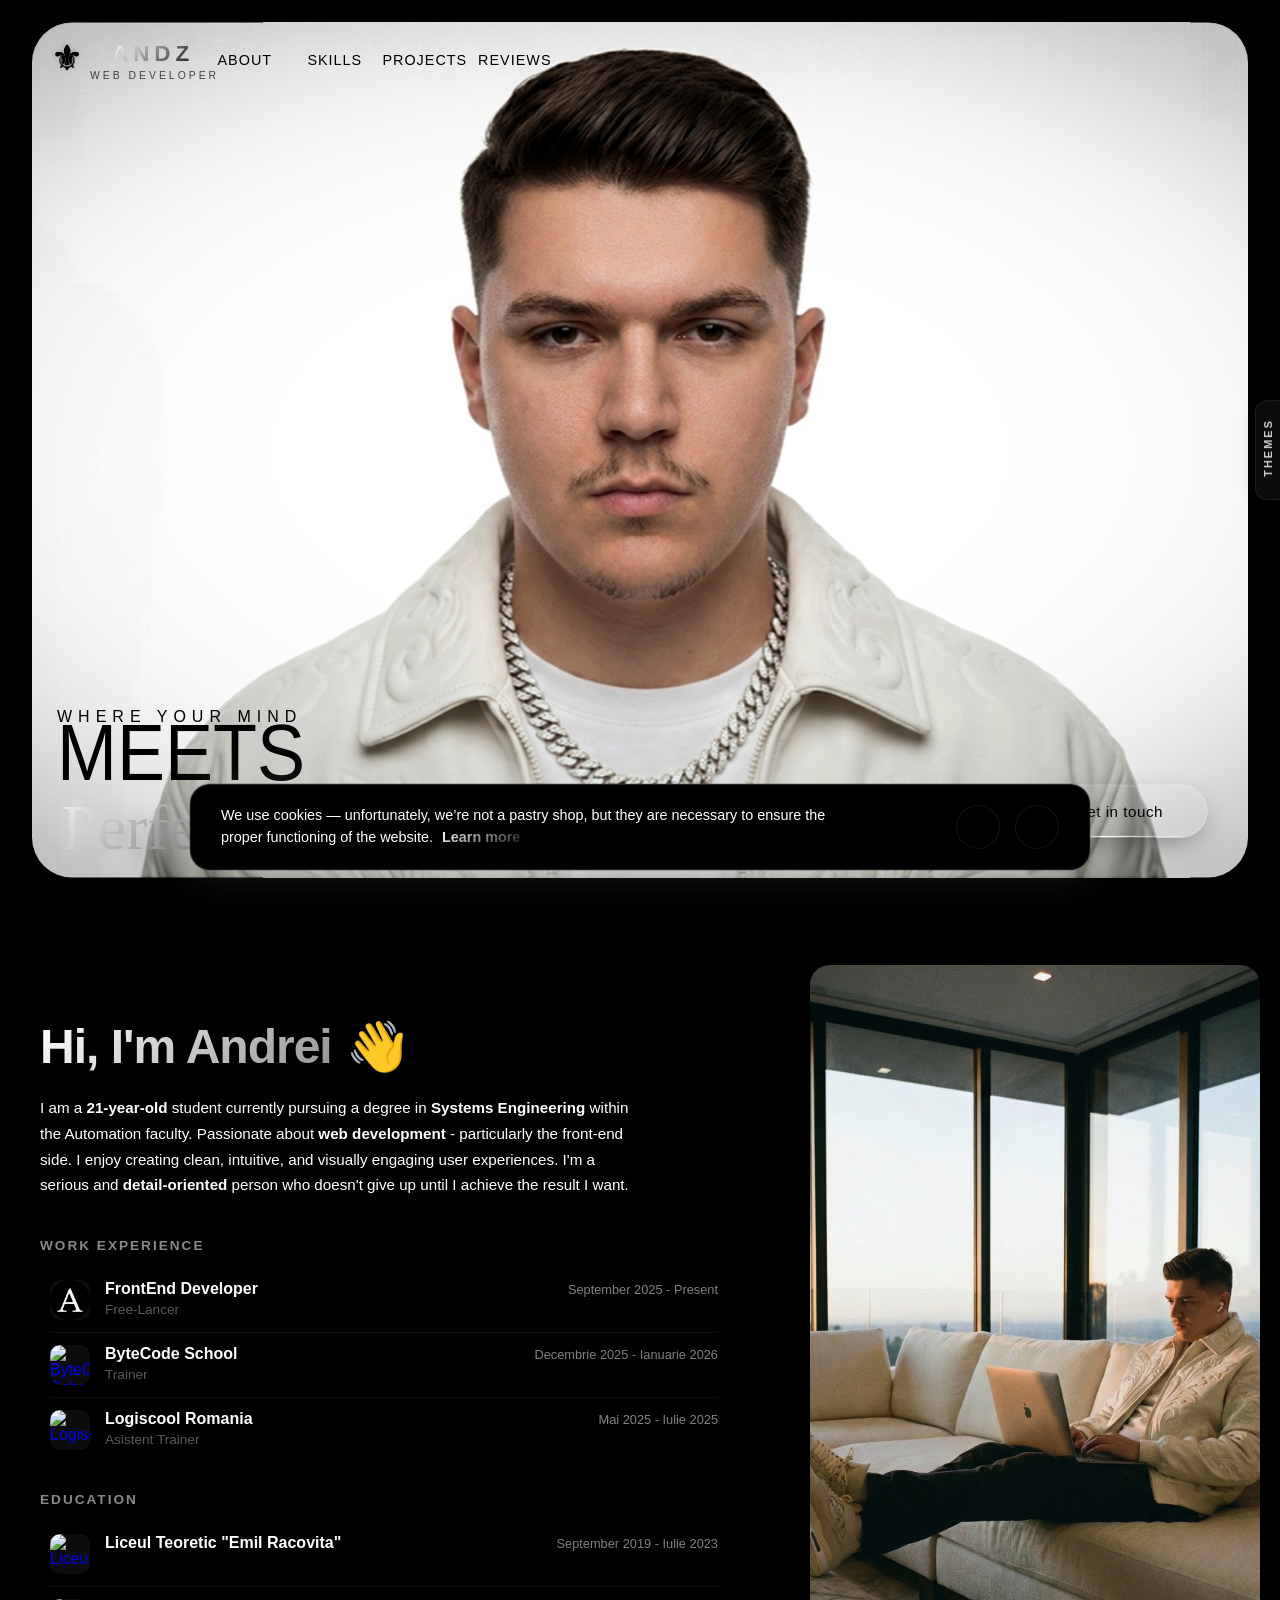
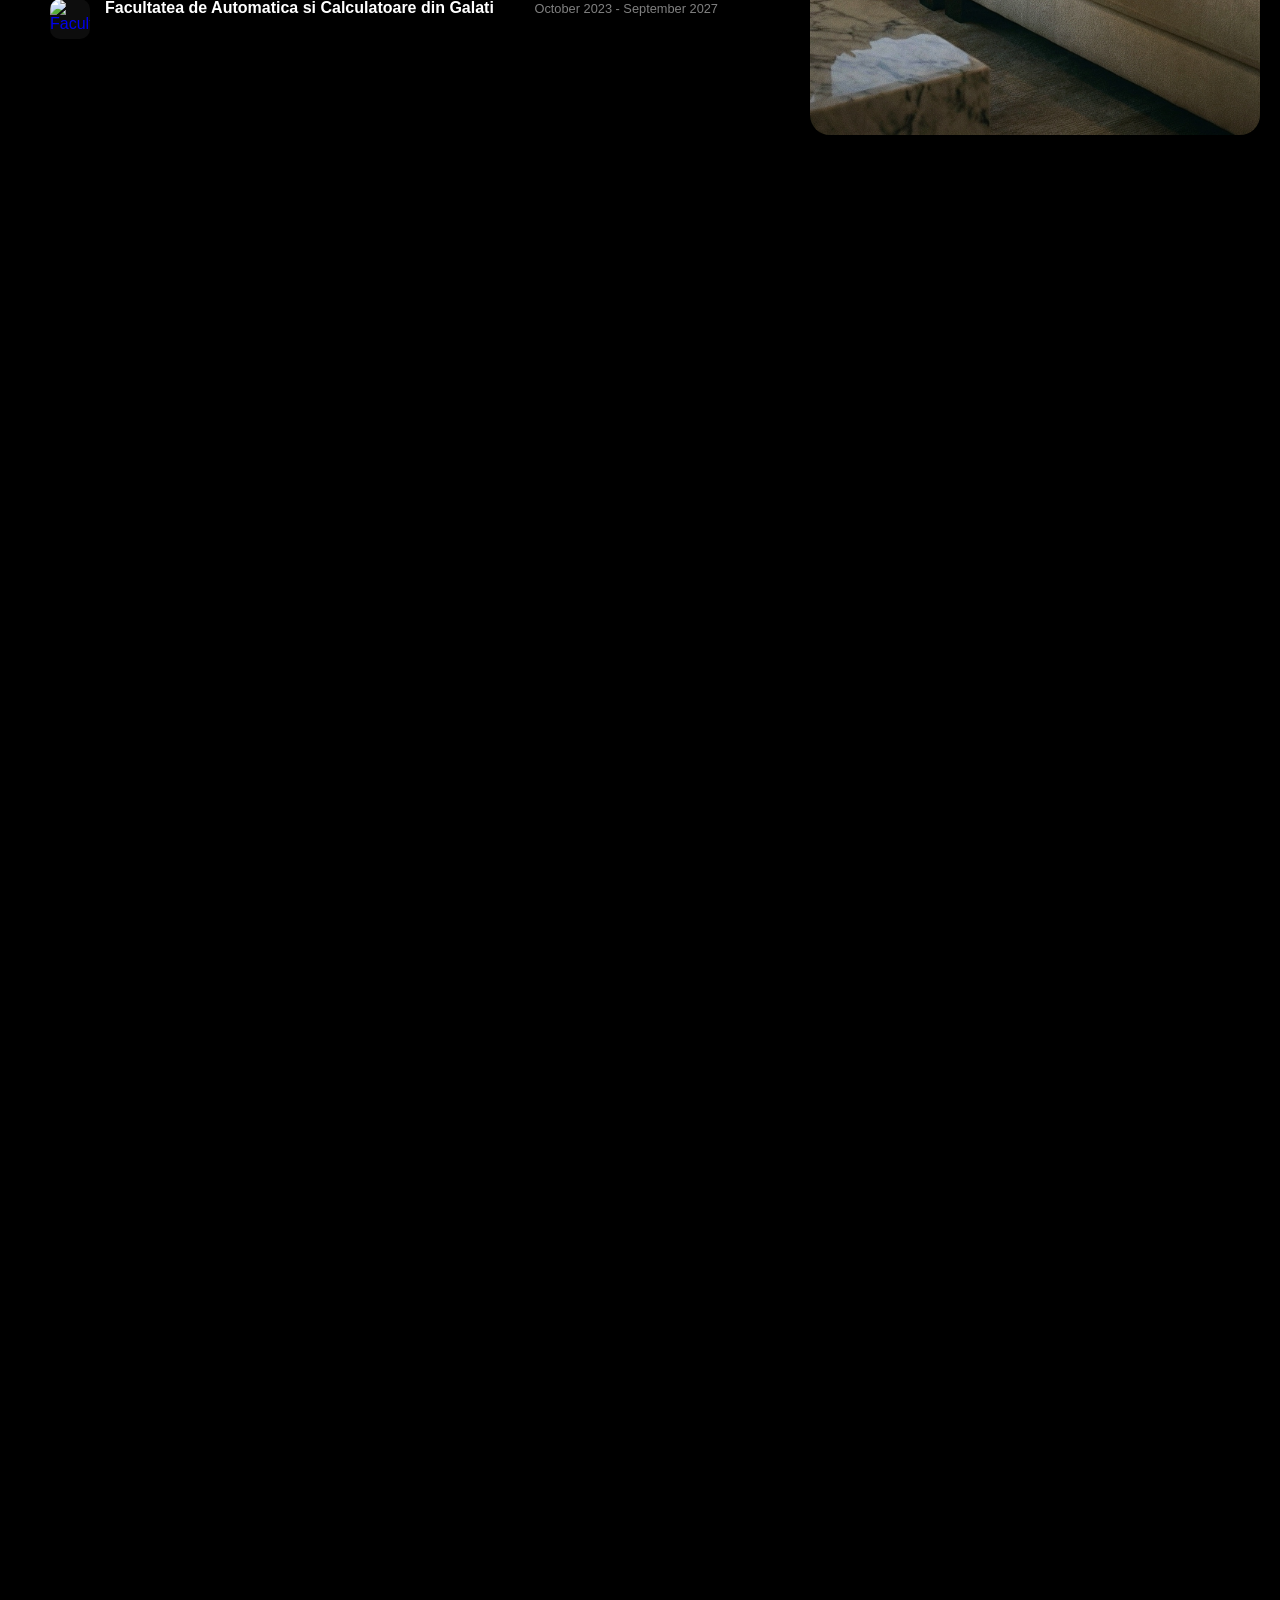
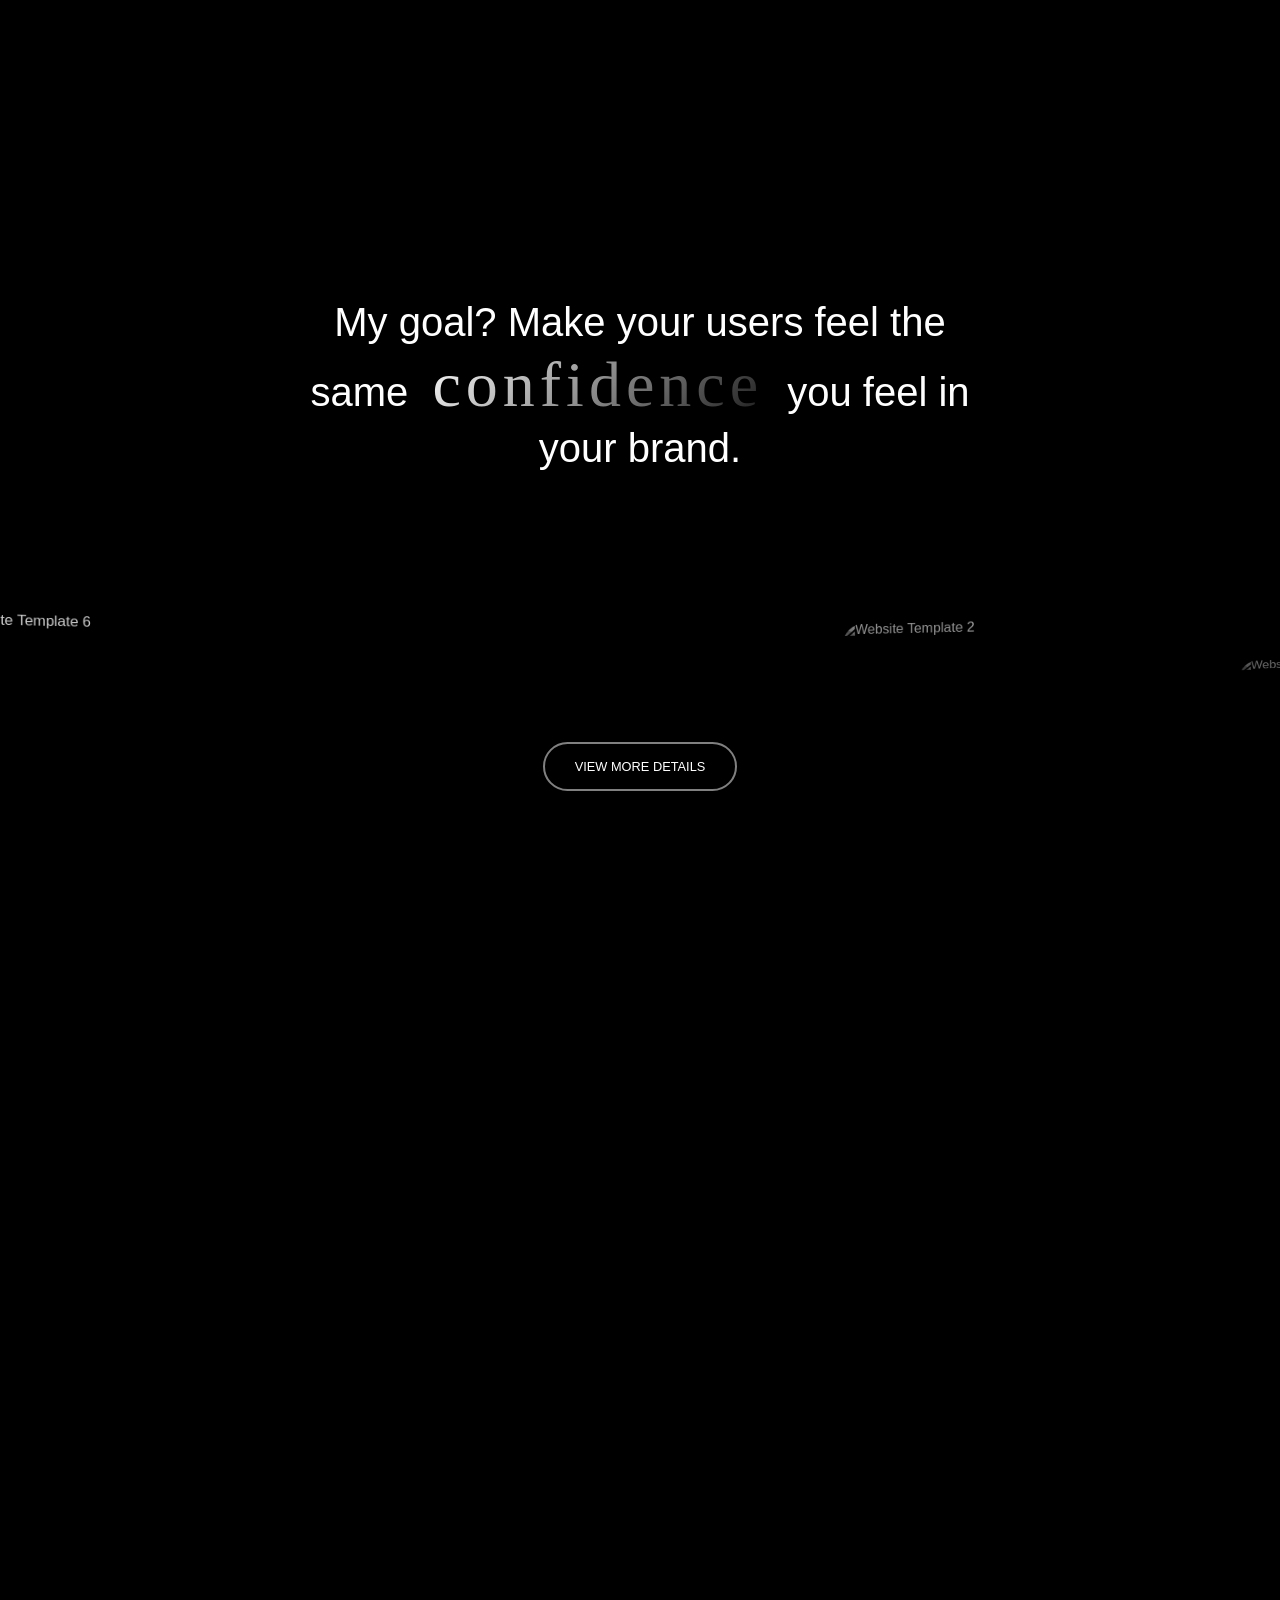
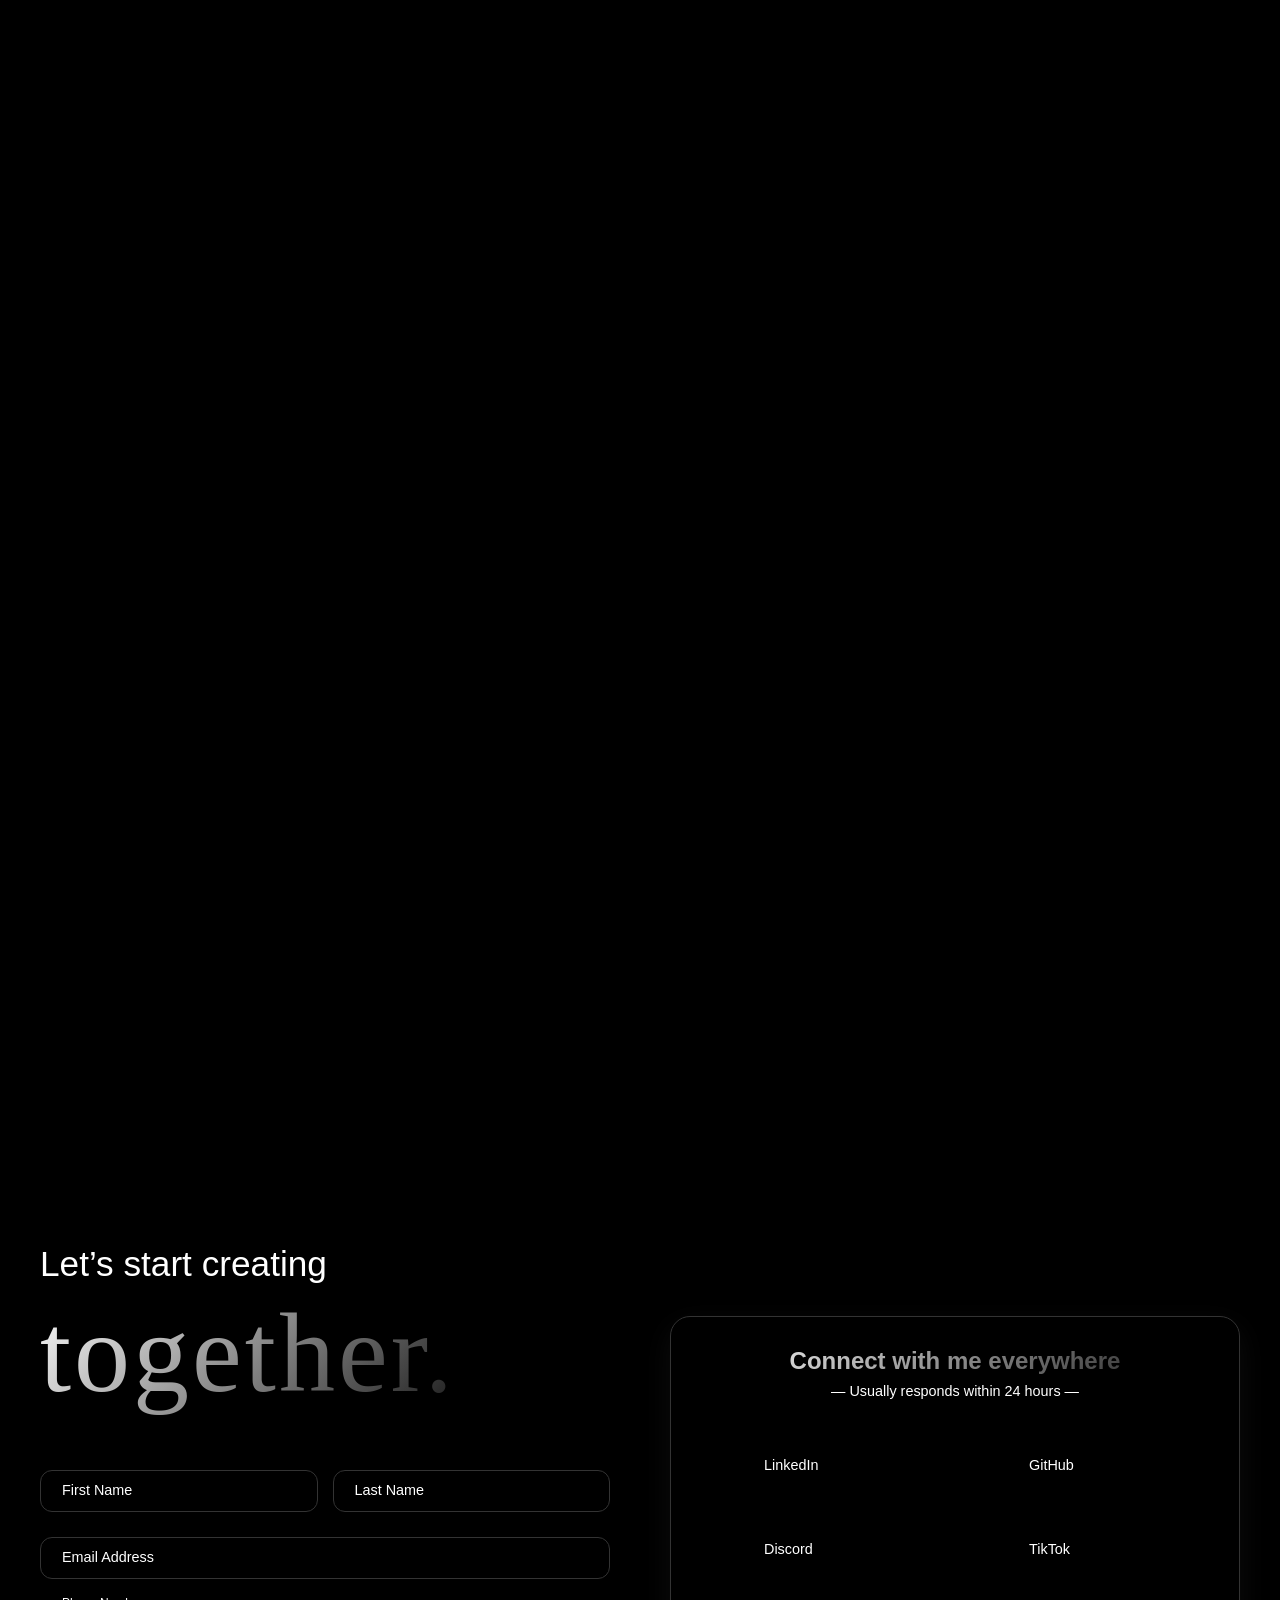
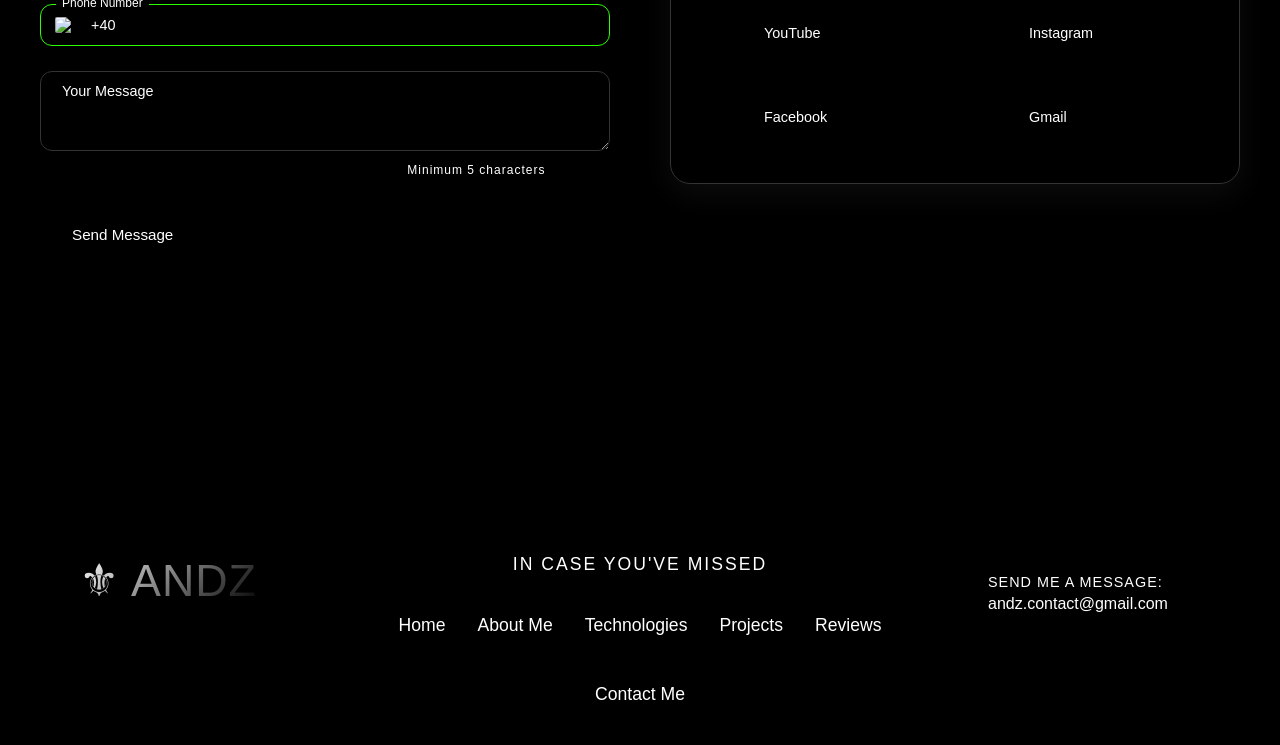
==== index.html @ bdbfbfc4 "Add files via upload" ====
<!DOCTYPE html>
<html lang="en">
<head>
    <meta charset="UTF-8">
    <meta name="viewport" content="width=device-width, initial-scale=1.0">
    <title>ANDZ</title>
    <base href="/"> 
    <!-- integr -->
    <link rel="stylesheet" href="css/switch.css">
    <link rel="stylesheet" href="css/style.css">
    <link rel="stylesheet" href="css/about.css">
    <link rel="stylesheet" href="css/contact.css">
    <link rel="stylesheet" href="css/cv.css">
    <link rel="stylesheet" href="css/home.css">
    <link rel="stylesheet" href="css/projects.css">
    <link rel="stylesheet" href="css/reviews.css">
    <link rel="stylesheet" href="css/footer.css">
    <link rel="manifest" href="https://andzcr.github.io/assets/favicon/site.webmanifest">
    <meta name="theme-color" content="#ffffff"> <link rel="apple-touch-icon" sizes="180x180" href="https://andzcr.github.io/assets/favicon/apple-touch-icon.png">
    <meta name="apple-mobile-web-app-capable" content="yes">
    <meta name="apple-mobile-web-app-status-bar-style" content="black-translucent">
    <meta name="apple-mobile-web-app-title" content="∀ N D Z">
    <link rel="icon" type="image/png" sizes="32x32" href="https://andzcr.github.io/assets/favicon/favicon-32x32.png">
    <link rel="icon" type="image/png" sizes="16x16" href="https://andzcr.github.io/assets/favicon/favicon-16x16.png">
    <script src="https://cdnjs.cloudflare.com/ajax/libs/gsap/3.12.2/gsap.min.js"></script>
    <script src="https://cdnjs.cloudflare.com/ajax/libs/gsap/3.12.2/ScrollTrigger.min.js"></script>
</head>
<body>
  <header>
    <!-- CINEMATIC NAVBAR SYSTEM -->
    <nav class="cinematic-nav">
        <ul class="nav-list-cine">
            <li>
                <a href="#about" class="cine-link">
                    <span class="text-label">About</span>
                    <ion-icon name="person-outline"></ion-icon>
                </a>
            </li>
            <li>
                <a href="#cv-section" class="cine-link">
                    <span class="text-label">Skills</span>
                    <ion-icon name="code-slash-outline"></ion-icon>
                </a>
            </li>
            <li>
                <a href="#projects" class="cine-link">
                    <span class="text-label">Projects</span>
                    <ion-icon name="layers-outline"></ion-icon>
                </a>
            </li>
            <li>
                <a href="#reviews" class="cine-link">
                    <span class="text-label">Reviews</span>
                    <ion-icon name="star-outline"></ion-icon>
                </a>
            </li>
        </ul>
    </nav>
  </header>
<div id="scroll-progress">
  <span></span>
</div>

    <canvas id="snow-container"></canvas>

    <div id="winter-loader">
        <div class="mist-layer"></div>
        <div class="got-text" id="got-message">Winter Is Coming</div>
        <div class="got-line"></div>
    </div>

    <div id="theme-trigger" class="side-tab">
        <span class="tab-text">THEMES</span>
    </div>

    <div id="loading-overlay">
        <div class="loader-content">
            <div class="fleur-wrapper">
                <span class="fleur-ghost">⚜</span>
                <div class="fleur-fill-container"><span class="fleur-fill">⚜</span></div>
            </div>
            <div class="loader-text">Good taste! Please wait<span class="dots"></span></div>
        </div>
    </div>

    <div id="theme-drawer" class="theme-wrapper">
        <div class="theme-panel">
            <div class="close-btn" id="close-menu-btn">×</div>
            
            <!-- NEW HEADER LAYOUT -->
            <div class="panel-header">
                <h3>Appearance</h3>
                
                <div class="tabs-nav">
                    <div class="tab-indicator" id="tab-line"></div>
                    <button class="tab-btn active" id="btn-themes" data-target="themes">THEMES</button>
                    <button class="tab-btn" id="btn-effects" data-target="effects">EFFECTS</button>
                </div>
            </div>

            <div class="panel-content">
                <!-- VIEW 1: THEMES -->
                <div id="view-themes" class="tab-view active">
                    <div class="theme-section">
                        <span class="section-label">Simple Themes</span>
                        <div class="theme-grid basic-grid">
                            <button class="theme-btn big-card" data-theme="default">
                                <div class="card-visual dark-visual"><div class="mini-ui"></div></div>
                                <div class="card-info"><span class="name">Dark ⏾</span></div>
                            </button>
                            <button class="theme-btn big-card" data-theme="light">
                                <div class="card-visual light-visual"><div class="mini-ui"></div></div>
                                <div class="card-info"><span class="name">Light ☀︎</span></div>
                            </button>
                        </div>
                    </div>
                    <div class="theme-section">
                        <span class="section-label">Color Themes</span>
                        <div class="theme-grid collection-grid">
                            <button class="theme-btn collection-card style-midnight" data-theme="midnight-purple"><div class="mini-window"><div class="win-sidebar"></div><div class="win-content"></div></div><div class="collection-info"><span class="col-title">Midnight Purple</span><span class="col-sub">Purple Focus</span></div></button>
                            <button class="theme-btn collection-card style-blood" data-theme="blood-cream"><div class="mini-window"><div class="win-sidebar"></div><div class="win-content"></div></div><div class="collection-info"><span class="col-title">Blood Cream</span><span class="col-sub">Warm Contrast</span></div></button>
                            <button class="theme-btn collection-card style-wine" data-theme="wine-cloud"><div class="mini-window"><div class="win-sidebar"></div><div class="win-content"></div></div><div class="collection-info"><span class="col-title">Wine Cloud</span><span class="col-sub">Soft & Deep</span></div></button>
                            <button class="theme-btn collection-card style-ivory" data-theme="pure-ivory"><div class="mini-window"><div class="win-sidebar"></div><div class="win-content"></div></div><div class="collection-info"><span class="col-title">Pure Ivory</span><span class="col-sub">Clean Look</span></div></button>
                            <button class="theme-btn collection-card style-gold" data-theme="golden-noir"><div class="mini-window"><div class="win-sidebar"></div><div class="win-content"></div></div><div class="collection-info"><span class="col-title">Golden Noir</span><span class="col-sub">Luxury Dark</span></div></button>
                            <button class="theme-btn collection-card style-sage" data-theme="sage-aura"><div class="mini-window"><div class="win-sidebar"></div><div class="win-content"></div></div><div class="collection-info"><span class="col-title">Sage Aura</span><span class="col-sub">Calm Nature</span></div></button>
                        </div>
                    </div>
                </div>

                <!-- VIEW 2: EFFECTS -->
                <div id="view-effects" class="tab-view">
                    <div class="theme-section">
                        <span class="section-label">Seasonal Effects</span>
                        <button id="winter-card" class="theme-btn seasonal-card">
                            <canvas id="btn-snow-canvas"></canvas>
                            <div class="card-info">
                                <span class="name">Winter Mode</span>
                                <span class="col-sub" style="opacity: 0.7; font-size: 11px;">Cinematic Snow</span>
                            </div>
                            <div class="seasonal-icon">❄︎</div>
                        </button>
                    </div>
                </div>
            </div>
        </div>
    </div>

<main>

<section id="home">
    <!-- WRAPPER BACKGROUND 95% -->
    <div class="bg-reveal-wrapper">
        <div class="bg-base"></div>
        <canvas id="reveal-canvas"></canvas>
        <div class="video-gradient-overlay"></div>
    </div>

    <div class="home-content">
        <!-- TOP LEFT: LOGO 3D + NAME + SUBTITLE SWITCHER -->
        <div class="top-left-brand">
            <div class="logo-3d-wrapper">
                <div class="logo-3d-scene">
                    <div class="logo-3d-obj">
                        <span class="logo-layer l1">⚜</span>
                        <span class="logo-layer l2">⚜</span>
                        <span class="logo-layer l3">⚜</span>
                        <span class="logo-layer l4">⚜</span>
                        <span class="logo-layer l5">⚜</span>
                    </div>
                </div>
            </div>
            <div class="brand-text">
                <h1 class="brand-name">ANDZ</h1>
                <!-- NEW SUBTITLE ROTATOR -->
                <div class="brand-sub-rotator" id="subtitle-rotator">
                    <span class="brand-sub-item active">BRAND DESIGNER</span>
                    <span class="brand-sub-item">WEB DEVELOPER</span>
                    <span class="brand-sub-item">CONTENT CREATOR</span>
                </div>
            </div>
        </div>

        <!-- TOP RIGHT: SOCIAL SLIDER -->
        <div class="social-slider-container">
            <div class="social-track">
                <!-- ITEMS (Duplicated for infinite loop) -->
                <!-- Set 1 -->
                <a href="https://github.com/andzcr" target="_blank" class="social-pill"><ion-icon name="logo-github"></ion-icon><span class="social-tooltip">GitHub</span></a>
                <a href="https://linkedin.com/in/lehadus-andrei-25a807372/" target="_blank" class="social-pill"><ion-icon name="logo-linkedin"></ion-icon><span class="social-tooltip">LinkedIn</span></a>
                <a href="https://instagram.com/ndr.xc" target="_blank" class="social-pill"><ion-icon name="logo-instagram"></ion-icon><span class="social-tooltip">Instagram</span></a>
                <a href="https://tiktok.com/@andrei38axc" target="_blank" class="social-pill"><ion-icon name="logo-tiktok"></ion-icon><span class="social-tooltip">TikTok</span></a>
                <a href="mailto:andz.contact@gmail.com" class="social-pill"><ion-icon name="mail-outline"></ion-icon><span class="social-tooltip">Email</span></a>
                <a href="https://youtube.com/@visualssamp" target="_blank" class="social-pill"><ion-icon name="logo-youtube"></ion-icon><span class="social-tooltip">YouTube</span></a>
                <!-- Set 2 -->
                <a href="https://github.com/andzcr" target="_blank" class="social-pill"><ion-icon name="logo-github"></ion-icon><span class="social-tooltip">GitHub</span></a>
                <a href="https://linkedin.com/in/lehadus-andrei-25a807372/" target="_blank" class="social-pill"><ion-icon name="logo-linkedin"></ion-icon><span class="social-tooltip">LinkedIn</span></a>
                <a href="https://instagram.com/ndr.xc" target="_blank" class="social-pill"><ion-icon name="logo-instagram"></ion-icon><span class="social-tooltip">Instagram</span></a>
                <a href="https://tiktok.com/@andrei38axc" target="_blank" class="social-pill"><ion-icon name="logo-tiktok"></ion-icon><span class="social-tooltip">TikTok</span></a>
                <a href="mailto:andz.contact@gmail.com" class="social-pill"><ion-icon name="mail-outline"></ion-icon><span class="social-tooltip">Email</span></a>
                <a href="https://youtube.com/@visualssamp" target="_blank" class="social-pill"><ion-icon name="logo-youtube"></ion-icon><span class="social-tooltip">YouTube</span></a>
            </div>
        </div>

        <!-- BOTTOM LEFT: TEXT LAYOUT (STRICT ALIGNMENT) -->
        <div class="bottom-left-group">
            <div class="vision-top">WHERE YOUR MIND</div>
            <div class="vision-main-row">
                <span class="vision-main">MEETS</span>
                <!-- MAIN ROTATOR (BUG FIXED) -->
                <div class="word-rotator" id="main-rotator">
                    <span class="rotating-word active">Impossible.</span>
                    <span class="rotating-word">Creativity.</span>
                    <span class="rotating-word">Perfection.</span>
                </div>
            </div>
        </div>

        <!-- RIGHT BADGE: CONTACT -->
        <div class="smart-badge-wrapper right">
            <a href="#contact" class="smart-badge contact-badge">
                <div class="badge-label">
                    <span class="badge-text">Get in touch</span>
                    <ion-icon name="checkmark-done-outline"></ion-icon>
                </div>
                <div class="badge-content">
                    <div class="badge-abstract-bg">
                        <div class="noise-overlay"></div>
                        <div class="gradient-mesh"></div>
                    </div>
                    <div class="badge-info contact-layout">
                        <div class="c-header"><h3 class="c-title">Let's work together.</h3></div>
                        <div class="c-body">
                            <div class="c-row">
                                <div class="c-icon-circle"><ion-icon name="mail-open-outline"></ion-icon></div>
                                <div class="c-info"><span class="c-type">Email Address</span><span class="c-value">andz.contact@gmail.com</span></div>
                            </div>
                            <div class="c-row">
                                <div class="c-icon-circle"><ion-icon name="phone-portrait-outline"></ion-icon></div>
                                <div class="c-info"><span class="c-type">Phone Number</span><span class="c-value">+40 748 594 335</span></div>
                            </div>
                        </div>
                        <div class="c-footer">
                            <div class="c-location"><span class="loc-dot"></span> Galati, RO</div>
                            <div class="c-action-text">Go to Contact <ion-icon name="arrow-forward"></ion-icon></div>
                        </div>
                    </div>
                </div>
                <div class="magnetic-glow"></div>
            </a>
        </div>
    </div>
</section>

<section id="about">
  <div class="about-container">
    
    <!-- LEFT SIDE: Content -->
    <div class="about-left-ios">
      
      <!-- Greeting Header -->
      <div class="ios-header apple-reveal">
        <h1 class="ios-title">Hi, I'm Andrei <span class="wave-emoji">👋</span></h1>
      </div>

      <!-- Description -->
      <div class="ios-description apple-reveal" style="transition-delay: 100ms;">
        <p>
          I am a <span class="highlight-ios">21-year-old</span> student currently pursuing a degree in <span class="highlight-ios">Systems Engineering</span> within the Automation faculty. Passionate about <span class="highlight-ios">web development</span> - particularly the front-end side. I enjoy creating clean, intuitive, and visually engaging user experiences. I'm a serious and <span class="highlight-ios">detail-oriented</span> person who doesn't give up until I achieve the result I want.
        </p>
      </div>

      <!-- Work Experience Section -->
      <div class="ios-section apple-reveal" style="transition-delay: 200ms;">
        <h3 class="ios-subtitle">Work Experience</h3>
        
        <div class="ios-card-group">
          <!-- Job 1: FrontEnd -->
          <a href="https://andzcr.github.io" target="_blank" class="ios-card">
            <div class="ios-icon-box">
              <img src="https://andzcr.github.io/assets/favicon/android-chrome-512x512.png" alt="Frontend Dev" class="ios-icon-img">
            </div>
            <div class="ios-card-content">
              <div class="ios-card-header">
                <span class="ios-card-title">FrontEnd Developer</span>
                <span class="ios-card-date">September 2025 - Present</span>
              </div>
              <span class="ios-card-role">Free-Lancer</span>
            </div>
          </a>

          <!-- Job 2: ByteCode (REORDERED: Moved here) -->
          <a href="https://www.bytecodeschool.com/index.html" target="_blank" class="ios-card">
            <div class="ios-icon-box">
              <img src="https://encrypted-tbn0.gstatic.com/images?q=tbn:ANd9GcTn1R7jQp2qr9QdsuUGTKkAfnCSUjPgJhQGGQ&s" alt="ByteCode School" class="ios-icon-img">
            </div>
            <div class="ios-card-content">
              <div class="ios-card-header">
                <span class="ios-card-title">ByteCode School</span>
                <span class="ios-card-date">Decembrie 2025 - Ianuarie 2026</span>
              </div>
              <span class="ios-card-role">Trainer</span>
            </div>
          </a>

          <!-- Job 3: Logiscool (Moved down) -->
          <a href="https://www.logiscool.com/ro/" target="_blank" class="ios-card">
            <div class="ios-icon-box">
              <img src="https://educationalliancefinland.com/sites/default/files/styles/product-cover/public/products/c1278db8-21cd-48a5-a4f0-3af4a340b7f5.png?itok=2O7ZZd3o" alt="Logiscool" class="ios-icon-img">
            </div>
            <div class="ios-card-content">
              <div class="ios-card-header">
                <span class="ios-card-title">Logiscool Romania</span>
                <span class="ios-card-date">Mai 2025 - Iulie 2025</span>
              </div>
              <span class="ios-card-role">Asistent Trainer</span>
            </div>
          </a>
        </div>
      </div>

      <!-- Education Section -->
      <div class="ios-section apple-reveal" style="transition-delay: 300ms;">
        <h3 class="ios-subtitle">Education</h3>

        <div class="ios-card-group">
          <!-- High School -->
          <a href="https://www.racovitagalati.ro" target="_blank" class="ios-card">
            <div class="ios-icon-box">
               <img src="https://encrypted-tbn0.gstatic.com/images?q=tbn:ANd9GcQlqcKZz7AOzQfKQkwsxMvikljQY51G6MTDbQ&s" alt="Liceu" class="ios-icon-img">
            </div>
            <div class="ios-card-content">
              <div class="ios-card-header">
                <span class="ios-card-title">Liceul Teoretic "Emil Racovita"</span>
                <span class="ios-card-date">September 2019 - Iulie 2023</span>
              </div>
            </div>
          </a>

          <!-- University -->
          <a href="https://aciee.ugal.ro" target="_blank" class="ios-card">
            <div class="ios-icon-box">
              <img src="https://encrypted-tbn0.gstatic.com/images?q=tbn:ANd9GcSM9cVjBjAF1LnZWH42Wt6A2l0X7ROmlJ1f3w&s" alt="Facultate" class="ios-icon-img">
            </div>
            <div class="ios-card-content">
              <div class="ios-card-header">
                <span class="ios-card-title">Facultatea de Automatica si Calculatoare din Galati</span>
                <span class="ios-card-date">October 2023 - September 2027</span>
              </div>
            </div>
          </a>
        </div>
      </div>

    </div>

    <!-- RIGHT SIDE: Image -->
    <div class="about-right-ios apple-reveal" style="transition-delay: 400ms;">
      <div class="ios-image-wrapper">
        <img src="https://andzcr.github.io/resources/photos/me.jpg" alt="Andrei Profile" class="ios-profile-img">
        
        <!-- Hover Mask & Qualities (New) -->
        <div class="ios-hover-overlay">
          <div class="ios-qualities-list">
            <span class="ios-quality-tag">Detail-oriented</span>
            <span class="ios-quality-tag">Serious</span>
            <span class="ios-quality-tag">Ambitious</span>
            <span class="ios-quality-tag">Problem Solver</span>
          </div>
        </div>

        <!-- Notification Badge -->
        <div class="ios-badge">
          <ion-icon name="person-circle-outline"></ion-icon>
          <span>That's Me</span>
        </div>
      </div>
    </div>

  </div>
</section>

<section id="cv-section">
    
    <!-- TECH SLIDER SECTION -->
    <div class="cv-tech-section">
        <h2>Technologies & Tools</h2>
        <div class="cv-tech-slider-container">
            <div class="cv-tech-slider-mask left-mask"></div>
            <div class="cv-tech-slider-mask right-mask"></div>
            
            <div class="cv-tech-slider">
                <!-- Original Items -->
                <div class="cv-tech-item"><img src="https://cdn.jsdelivr.net/gh/devicons/devicon/icons/lua/lua-original.svg" alt="LUA"><span>LUA</span></div>
                <div class="cv-tech-item"><img src="https://cdn.jsdelivr.net/gh/devicons/devicon/icons/python/python-original.svg" alt="Python"><span>Python</span></div>
                <div class="cv-tech-item"><img src="https://cdn.jsdelivr.net/gh/devicons/devicon/icons/cplusplus/cplusplus-original.svg" alt="C++"><span>C++</span></div>
                <div class="cv-tech-item"><img src="https://cdn.jsdelivr.net/gh/devicons/devicon/icons/html5/html5-original.svg" alt="HTML"><span>HTML</span></div>
                <div class="cv-tech-item"><img src="https://cdn.jsdelivr.net/gh/devicons/devicon/icons/css3/css3-original.svg" alt="CSS"><span>CSS</span></div>
                <div class="cv-tech-item"><img src="https://cdn.jsdelivr.net/gh/devicons/devicon/icons/javascript/javascript-original.svg" alt="JavaScript"><span>JavaScript</span></div>
                <div class="cv-tech-item"><img src="https://cdn.jsdelivr.net/gh/devicons/devicon/icons/firebase/firebase-plain.svg" alt="Firebase"><span>Firebase</span></div>
                <div class="cv-tech-item"><img src="https://cdn.jsdelivr.net/gh/devicons/devicon/icons/react/react-original.svg" alt="React.js"><span>React.js</span></div>
                <div class="cv-tech-item"><img src="https://cdn.jsdelivr.net/gh/devicons/devicon/icons/github/github-original.svg" alt="GitHub"><span>GitHub</span></div>
                <div class="cv-tech-item"><img src="https://cdn-icons-png.flaticon.com/512/5968/5968705.png" alt="Figma"><span>Figma</span></div>
                <div class="cv-tech-item"><img src="https://cdn-icons-png.flaticon.com/512/5968/5968472.png" alt="DaVinci Resolve"><span>DaVinci Resolve</span></div>
                <div class="cv-tech-item"><img src="https://cdn.jsdelivr.net/gh/devicons/devicon/icons/photoshop/photoshop-plain.svg" alt="Photoshop"><span>Photoshop</span></div>
                <div class="cv-tech-item"><img src="https://cdn.jsdelivr.net/gh/devicons/devicon/icons/illustrator/illustrator-plain.svg" alt="Adobe Illustrator"><span>Adobe Illustrator</span></div>
                <div class="cv-tech-item"><img src="https://cdn.jsdelivr.net/gh/devicons/devicon/icons/premierepro/premierepro-plain.svg" alt="Premiere Pro"><span>Premiere Pro</span></div>
                
                <!-- Duplicates for Loop -->
                <div class="cv-tech-item"><img src="https://cdn.jsdelivr.net/gh/devicons/devicon/icons/lua/lua-original.svg" alt="LUA"><span>LUA</span></div>
                <div class="cv-tech-item"><img src="https://cdn.jsdelivr.net/gh/devicons/devicon/icons/python/python-original.svg" alt="Python"><span>Python</span></div>
                <div class="cv-tech-item"><img src="https://cdn.jsdelivr.net/gh/devicons/devicon/icons/cplusplus/cplusplus-original.svg" alt="C++"><span>C++</span></div>
                <div class="cv-tech-item"><img src="https://cdn.jsdelivr.net/gh/devicons/devicon/icons/html5/html5-original.svg" alt="HTML"><span>HTML</span></div>
            </div>
        </div>
    </div>

    <!-- NEW BRANDS SECTION -->
    <div class="brands-section">
        <h2 class="brands-title">Why Brands Keep <br><span class="brands-subtitle">Coming Back.</span></h2>
        
        <div class="brands-grid">
            
            <!-- Card 01 -->
            <div class="brand-card">
                <div class="brand-card-texture"></div>
                <div class="card-spotlight"></div>
                <span class="card-number-bg">01</span>
                
                <div class="card-content-wrapper">
                    <div class="card-icon">
                        <!-- Dollar Icon SVG (Refined) -->
                        <svg viewBox="0 0 24 24" xmlns="http://www.w3.org/2000/svg"><path d="M12 2C6.48 2 2 6.48 2 12s4.48 10 10 10 10-4.48 10-10S17.52 2 12 2zm1.41 16.09V20h-2.67v-1.93c-1.71-.36-3.11-1.54-3.46-3.26l1.86-.53c.12.76.62 1.34 1.6 1.34 1.1 0 1.7-.56 1.7-1.4 0-.81-.66-1.28-1.92-1.58-1.85-.43-2.73-1.42-2.73-2.67 0-1.41 1.05-2.52 2.95-2.88V5h2.67v1.88c1.37.25 2.53 1.13 2.93 2.62l-1.84.53c-.15-.55-.63-1.23-1.63-1.23-1.01 0-1.53.54-1.53 1.25 0 .76.67 1.18 2.01 1.5 1.94.46 2.65 1.52 2.65 2.72 0 1.53-1.11 2.66-3.03 2.82z"/></svg>
                    </div>
                    <div class="card-text">
                        <h3>Design that convert</h3>
                        <p>Built for today, flexible for what's next. A timeless approach to modern challenges.</p>
                    </div>
                </div>
            </div>

            <!-- Card 02 -->
            <div class="brand-card">
                <div class="brand-card-texture"></div>
                <div class="card-spotlight"></div>
                <span class="card-number-bg">02</span>
                
                <div class="card-content-wrapper">
                    <div class="card-icon">
                        <!-- Key Icon SVG -->
                        <svg viewBox="0 0 24 24" xmlns="http://www.w3.org/2000/svg"><path d="M12.65 10C11.83 7.67 9.61 6 7 6c-3.31 0-6 2.69-6 6s2.69 6 6 6c2.61 0 4.83-1.67 5.65-4H17v4h4v-4h2v-4H12.65zM7 14c-1.1 0-2-.9-2-2s.9-2 2-2 2 .9 2 2-.9 2-2 2z"/></svg>
                    </div>
                    <div class="card-text">
                        <h3>Thoughtful, not trendy.</h3>
                        <p>My work is grounded in purpose, not passing fads. Strategy first, pixels second.</p>
                    </div>
                </div>
            </div>

            <!-- Card 03 -->
            <div class="brand-card">
                <div class="brand-card-texture"></div>
                <div class="card-spotlight"></div>
                <span class="card-number-bg">03</span>
                
                <div class="card-content-wrapper">
                    <div class="card-icon">
                        <!-- Lightning/Energy Icon SVG -->
                        <svg viewBox="0 0 24 24" xmlns="http://www.w3.org/2000/svg"><path d="M7 2v11h3v9l7-12h-4l4-8z"/></svg>
                    </div>
                    <div class="card-text">
                        <h3>Fast without the fuss</h3>
                        <p>A streamlined process. Quick, clean & no chaos. Efficiency in every delivery.</p>
                    </div>
                </div>
            </div>

        </div>
    </div>

</section>

<section id="projects">
  <div class="projects-container">
    <div class="projects-header">
      <h2 class="projects-title">My goal? Make your users feel the <br>same <span class="confidence">confidence</span> you feel in <br>your brand.</h2>
    </div>
      
      <div class="projects-display">
        <div class="projects-gallery">
          </div>
      </div>
    </div>
  </div>
  
  <div class="project-modal" id="projectsModal">
    <div class="modal-header">
      <button class="back-btn" id="projectsBackBtn">
        <ion-icon name="arrow-back"></ion-icon>
        <span class="back-text">Go back</span>
      </button>
      
      <button class="contact-btn" id="projectsContactBtn">
        <span class="contact-text">Seen enough? Contact me now</span>
        <ion-icon name="call"></ion-icon>
      </button>
    </div>
    
    <div class="modal-content">
      <h2 class="modal-title">UI/UX Design Projects</h2>
      <div class="title-divider"></div>
      
      <div class="project-details">
        <div class="project-gallery">
          <div class="gallery-container">
            <button class="slide-btn prev-btn" id="projectsPrevBtn">
              <ion-icon name="chevron-back"></ion-icon>
            </button>
            
            <div class="gallery-slides" id="projectsGallerySlides">
              </div>
            
            <button class="slide-btn next-btn" id="projectsNextBtn">
              <ion-icon name="chevron-forward"></ion-icon>
            </button>
          </div>
        </div>
        
        <div class="project-info">
          <h3 class="project-name" id="projectsProjectName">Website Template 1</h3>
          <div class="project-description">
            <p id="projectsDescription">This project showcases a modern, responsive website with cutting-edge features designed to enhance user experience and drive engagement. Built with the latest technologies and frameworks, it provides a seamless experience across all devices and platforms.</p>
            <ul class="key-features" id="projectsKeyFeatures">
              <li>
                <ion-icon name="checkmark-circle"></ion-icon>
                <span class="feature-text">Advanced User Registration System</span>
              </li>
              <li>
                <ion-icon name="checkmark-circle"></ion-icon>
                <span class="feature-text">Interactive Review & Rating System</span>
              </li>
              <li>
                <ion-icon name="checkmark-circle"></ion-icon>
                <span class="feature-text">Real-time Chat Functionality</span>
              </li>
              <li>
                <ion-icon name="checkmark-circle"></ion-icon>
                <span class="feature-text">Payment Integration System</span>
              </li>
              <li>
                <ion-icon name="checkmark-circle"></ion-icon>
                <span class="feature-text">Advanced Analytics Dashboard</span>
              </li>
            </ul>
          </div>
        </div>
      </div>
      
      <div class="divider-section">
        <div class="divider-line"></div>
        <div class="divider-text">
          <span>Want to see more? Check these out</span>
          <ion-icon name="chevron-down"></ion-icon>
        </div>
      </div>
      
      <div class="related-projects" id="projectsRelatedProjects">
      </div>
    </div>
  </div>
</section>

<section id="reviews">
  <div class="reviews-container">
    <div class="reviews-left">
      <div class="reviews-content">
        <h1 class="reviews-title">
          Reputation is everything <br>
          Mine is <span class="flawless">flawless.</span>
        </h1>
        <p class="reviews-subtitle">Real People. Real Results</p>
        
        <div class="stats-container">
          <div class="avg-rating">
            <div class="rating-display">
              <span class="rating-number" id="avg-rating-value">0.00</span>
              <span class="rating-max">/5</span>
            </div>
            <div class="rating-bar">
              <div class="rating-fill" id="rating-fill"></div>
            </div>
            <div class="total-votes" id="total-votes">0 reviews in total</div>
          </div>
        </div>
        
        <button class="submit-review-btn" id="open-form-btn">
          <span>Share Your Experience</span>
          <ion-icon name="chatbubble-ellipses-outline"></ion-icon>
        </button>
      </div>
    </div>
    <div class="reviews-right">
      <div class="mask top-mask"></div>
      <div class="mask bottom-mask"></div>
      
      <div class="reviews-slider">
        <div class="review-column column-1"></div>
        <div class="review-column column-2"></div>
        <div class="review-column column-3"></div>
      </div>
    </div>
  </div>
  
  <div class="review-form-overlay" id="review-form">
    <div class="form-header">
      <button class="back-btn" id="back-btn">
        <ion-icon name="arrow-back-outline"></ion-icon>
        <span class="back-text">Go Back</span>
      </button>
      <button class="submit-form-btn" id="submit-form-btn">
        <span class="submit-text">Submit Review</span>
        <ion-icon name="checkmark-outline"></ion-icon>
      </button>
    </div>
    
    <div class="form-layout">
      <div class="form-side">
        <div class="form-content">
          <h2 class="form-title">Share Your Experience</h2>
          
          <form class="review-form" id="reviewForm">
            <div class="form-section">
              <div class="input-container">
                <input type="text" id="fullName" name="fullName" required>
                <label for="fullName" class="floating-label">Your Name</label>
                <div class="input-glow"></div>
              </div>
            </div>
            <div class="form-section">
              <label class="section-label">Gender</label>
              <div class="gender-options">
                <label class="gender-option">
                  <input type="radio" name="gender" value="male">
                  <div class="option-content">
                    <ion-icon name="male" class="option-icon"></ion-icon>
                    <span class="option-text">Male</span>
                  </div>
                  <div class="selection-glow"></div>
                </label>
                <label class="gender-option">
                  <input type="radio" name="gender" value="female">
                  <div class="option-content">
                    <ion-icon name="female" class="option-icon"></ion-icon>
                    <span class="option-text">Female</span>
                  </div>
                  <div class="selection-glow"></div>
                </label>
              </div>
            </div>
            <div class="form-section">
              <label class="section-label">Service Used</label>
              <div class="service-options">
                <label class="service-option">
                  <input type="radio" name="service" value="Web Development">
                  <div class="option-content">
                    <ion-icon name="code-slash-outline" class="option-icon"></ion-icon>
                    <span class="option-text">Web Development</span>
                  </div>
                  <div class="selection-glow"></div>
                </label>
                <label class="service-option">
                  <input type="radio" name="service" value="Brand Design">
                  <div class="option-content">
                    <ion-icon name="color-palette-outline" class="option-icon"></ion-icon>
                    <span class="option-text">Brand Design</span>
                  </div>
                  <div class="selection-glow"></div>
                </label>
                <label class="service-option">
                  <input type="radio" name="service" value="Video Editing">
                  <div class="option-content">
                    <ion-icon name="videocam-outline" class="option-icon"></ion-icon>
                    <span class="option-text">Video Editing</span>
                  </div>
                  <div class="selection-glow"></div>
                </label>
              </div>
            </div>
            <div class="form-section">
              <label class="section-label">Your Rating</label>
              <div class="rating-slider-container">
                <div class="slider-wrapper">
                  <input type="range" id="rating-slider" class="rating-slider" 
                         min="1" max="5" step="1" value="3">
                  <div class="slider-track">
                    <div class="slider-fill" id="slider-fill"></div>
                  </div>
                  <div class="slider-thumb"></div>
                </div>
                <div class="rating-feedback" id="rating-feedback">
                  Good - Glad you had a decent experience
                </div>
              </div>
            </div>
            <div class="form-section">
              <div class="input-container">
                <textarea id="message" name="message" maxlength="50" required></textarea>
                <label for="message" class="floating-label">Your Message (max 50 characters)</label>
                <div class="input-glow"></div>
                <div class="char-count">0/50</div>
              </div>
            </div>
          </form>
        </div>
      </div>
      <div class="preview-side">
        <div class="preview-content">
          <h3 class="preview-title">Live Preview</h3>
          <div class="live-preview-card" id="live-preview">
            <div class="preview-header">
              <div class="preview-avatar" id="preview-avatar">
                <span id="preview-initials">?</span>
              </div>
              <div class="preview-user-info">
                <div class="preview-name" id="preview-name">Your Name</div>
                <div class="preview-date">Just now • <span class="verified-badge">Verified</span></div>
              </div>
            </div>
            <div class="preview-message" id="preview-message">
              Your message will appear here...
            </div>
            <div class="preview-footer">
              <div class="preview-rating" id="preview-rating">
              </div>
              <div class="preview-service" id="preview-service">
              </div>
            </div>
          </div>
        </div>
      </div>
    </div>
  </div>
  <div class="notification-top" id="notification">
    <div class="notification-content">
      <ion-icon name="checkmark-circle" class="notification-icon"></ion-icon>
      <span class="notification-text">Review submitted successfully!</span>
    </div>
  </div>
</section>

<section id="contact">
  <div class="contact-container">
    <div class="contact-left">
      <div class="contact-title">
        <h2>Let’s start creating<br><span class="answers">together.</span></h2>
      </div>
      
      <div class="contact-form-container">
        <form id="contact-form" class="contact-form">
          <div class="form-row">
            <div class="form-group">
              <input type="text" id="firstName" name="firstName" required pattern="[A-Za-z]+" title="Only letters are allowed (no spaces)">
              <label for="firstName">First Name</label>
              <div class="input-checkmark"></div>
            </div>
            <div class="form-group">
              <input type="text" id="lastName" name="lastName" required pattern="[A-Za-z]+" title="Only letters are allowed (no spaces)">
              <label for="lastName">Last Name</label>
              <div class="input-checkmark"></div>
            </div>
          </div>
          
          <div class="form-group">
            <input type="email" id="email" name="email" required>
            <label for="email">Email Address</label>
            <div class="input-checkmark"></div>
          </div>
          
          <div class="form-group phone-input-container">
            <div class="phone-dropdown-wrapper">
              <button type="button" class="phone-dropdown-trigger">
                <div class="selected-country">
                  <div class="country-flag">
                    <img src="https://flagcdn.com/ro.svg" alt="Romania" class="flag-img">
                  </div>
                  <ion-icon name="chevron-down-outline" class="dropdown-icon"></ion-icon>
                </div>
              </button>
              
              <div class="countries-dropdown">
                <div class="dropdown-search">
                  <input type="text" placeholder="Search country..." class="search-input">
                  <ion-icon name="search-outline"></ion-icon>
                </div>
                <div class="countries-list">
                  </div>
              </div>
            </div>
            
            <input type="tel" id="phone" name="phone" required placeholder=" " autocomplete="tel" maxlength="20">
            <label for="phone">Phone Number</label>
            <div class="input-checkmark"></div>
            <div class="phone-length-info"></div>
          </div>
          
          <div class="form-group">
            <textarea id="message" name="message" rows="3" required minlength="5"></textarea>
            <label for="message">Your Message</label>
            <div class="input-checkmark textarea-checkmark"></div>
            <div class="message-length-info">
              <span class="message-minimum">Minimum 5 characters</span>
            </div>
          </div>
          
          <button type="submit" class="submit-btn">
            <span>Send Message</span>
            <ion-icon name="paper-plane-outline"></ion-icon>
          </button>
        </form>
      </div>
    </div>
    <div class="contact-right">
      <div class="socials-section">
        <div class="socials-header">
          <h3>Connect with me everywhere</h3>
          <p>— Usually responds within 24 hours —</p>
        </div>
        
        <div class="socials-grid">
          <a href="https://linkedin.com/in/lehadus-andrei-25a807372/" class="social-item" target="_blank" data-platform="linkedin">
            <div class="social-icon">
              <ion-icon name="logo-linkedin"></ion-icon>
            </div>
            <span class="social-name">LinkedIn</span>
          </a>
          
          <a href="https://github.com/andzcr" class="social-item" target="_blank" data-platform="github">
            <div class="social-icon">
              <ion-icon name="logo-github"></ion-icon>
            </div>
            <span class="social-name">GitHub</span>
          </a>
          
          <a href="https://discord.com/users/andz7z" class="social-item" target="_blank" data-platform="discord">
            <div class="social-icon">
              <ion-icon name="logo-discord"></ion-icon>
            </div>
            <span class="social-name">Discord</span>
          </a>
          
          <a href="https://tiktok.com/@andrei38axc" class="social-item" target="_blank" data-platform="tiktok">
            <div class="social-icon">
              <ion-icon name="logo-tiktok"></ion-icon>
            </div>
            <span class="social-name">TikTok</span>
          </a>
          
          <a href="https://youtube.com/@visualssamp" class="social-item" target="_blank" data-platform="youtube">
            <div class="social-icon">
              <ion-icon name="logo-youtube"></ion-icon>
            </div>
            <span class="social-name">YouTube</span>
          </a>
          
          <a href="https://instagram.com/ndr.xc" class="social-item" target="_blank" data-platform="instagram">
            <div class="social-icon">
              <ion-icon name="logo-instagram"></ion-icon>
            </div>
            <span class="social-name">Instagram</span>
          </a>
          
          <a href="https://facebook.com/acabcristian" class="social-item" target="_blank" data-platform="facebook">
            <div class="social-icon">
              <ion-icon name="logo-facebook"></ion-icon>
            </div>
            <span class="social-name">Facebook</span>
          </a>
          
          <a href="mailto:lehadus04@gmail.com" class="social-item" data-platform="gmail">
            <div class="social-icon">
              <ion-icon name="mail-outline"></ion-icon>
            </div>
            <span class="social-name">Gmail</span>
          </a>
        </div>
      </div>
    </div>
  </div>
</section>

<footer class="main-footer">
    <div class="footer-container">
        <!-- Partea stângă - Logo -->
        <div class="footer-left">
            <div class="footer-logo">
                ⚜ ANDZ
            </div>
        </div>

        <!-- Partea centrală - Navigare -->
        <div class="footer-center">
            <div class="footer-heading">In case you've missed</div>
            <nav class="footer-nav">
                <ul class="nav-list">
                    <li class="nav-item">
                        <a href="#home" class="nav-link" data-section="home">
                            <span class="link-text">Home</span>
                            <span class="link-underline"></span>
                        </a>
                    </li>
                    <li class="nav-item">
                        <a href="#about" class="nav-link" data-section="about">
                            <span class="link-text">About Me</span>
                            <span class="link-underline"></span>
                        </a>
                    </li>
                    <li class="nav-item">
                        <a href="#cv-section" class="nav-link" data-section="technologies">
                            <span class="link-text">Technologies</span>
                            <span class="link-underline"></span>
                        </a>
                    </li>
                    <li class="nav-item">
                        <a href="#projects" class="nav-link" data-section="projects">
                            <span class="link-text">Projects</span>
                            <span class="link-underline"></span>
                        </a>
                    </li>
                    <li class="nav-item">
                        <a href="#reviews" class="nav-link" data-section="reviews">
                            <span class="link-text">Reviews</span>
                            <span class="link-underline"></span>
                        </a>
                    </li>
                    <li class="nav-item">
                        <a href="#contact" class="nav-link" data-section="contact">
                            <span class="link-text">Contact Me</span>
                            <span class="link-underline"></span>
                        </a>
                    </li>
                </ul>
            </nav>
        </div>

        <!-- Partea dreaptă - Contact -->
        <div class="footer-right">
            <div class="contact-info">
                <div class="contact-item">
                    <div class="contact-icon">
                        <ion-icon name="mail-outline"></ion-icon>
                    </div>
                    <div class="contact-details">
                        <div class="contact-label">Send me a message:</div>
                        <a href="mailto:andz.contact@gmail.com" class="contact-value">andz.contact@gmail.com</a>
                    </div>
                </div>
            </div>
        </div>
    </div>
</footer>

<!-- notificare cookies -->
<div class="cookie-notification" id="cookie-notification">
    <div class="cookie-content">
        <div class="cookie-left">
            <p class="cookie-text">
                We use cookies — unfortunately, we’re not a pastry shop, but they are necessary to ensure the proper functioning of the website. 
                <a href="https://www.cookiesandyou.com/" target="_blank" class="cookie-learn-more">Learn more</a>
            </p>
        </div>
        
        <div class="cookie-actions">
            <button class="cookie-btn btn-accept" id="cookie-accept">
                <div class="icon-container">
                    <ion-icon name="checkmark-outline"></ion-icon>
                </div>
                <span class="btn-text">Accept</span>
            </button>

            <button class="cookie-btn btn-refuse" id="cookie-refuse">
                <div class="icon-container">
                    <ion-icon name="close-outline"></ion-icon>
                </div>
                <span class="btn-text">Decline</span>
            </button>
        </div>
    </div>
</div>
</main>

    <!-- scripts -->
    <script src="https://www.gstatic.com/firebasejs/9.22.2/firebase-app-compat.js"></script>
    <script src="https://www.gstatic.com/firebasejs/9.22.2/firebase-firestore-compat.js"></script>
    <script type="module" src="https://unpkg.com/ionicons@7.1.0/dist/ionicons/ionicons.esm.js"></script>
    <script nomodule src="https://unpkg.com/ionicons@7.1.0/dist/ionicons/ionicons.js"></script>
    <script src="js/main.js"></script>
    <script src="js/about.js"></script>
    <script src="js/contact.js"></script>
    <script src="js/cv.js"></script>
    <script src="js/home.js"></script>
    <script src="js/reviews.js"></script>
    <script src="js/projects.js"></script>
    <script src="js/footer.js"></script>
    <script src="js/switch.js"></script>
</body>
</html>
---- css/switch.css ----
/* =========================================
           1. ROOT & VARIABLES
           ========================================= */
        :root {
            /* UI Switcher Vars */
            --panel-bg: rgba(30, 30, 30, 0.65);
            --panel-border: rgba(255, 255, 255, 0.12);
            --panel-blur: 50px;
            --text-main: #fff;
            --text-sub: rgba(235, 235, 245, 0.6);
            --section-label: rgba(235, 235, 245, 0.5);
            /* Added easing for smooth animations */
            --easing: cubic-bezier(0.23, 1, 0.32, 1);

            /* Loading Colors */
            --load-bg: #000;
            --load-color: #fff;
            --secondary-font: white;

            /* Winter Vars */
            --winter-blue: #a2d9ff;
            --winter-glow: rgba(162, 217, 255, 0.4);
        }

        body {
            margin: 0;
            padding: 0;
            font-family: -apple-system, BlinkMacSystemFont, "Segoe UI", Roboto, sans-serif;
            background: var(--primary-bg, #1a1a1a);
            color: var(--primary-font, #fff);
            transition: background 0.5s ease, color 0.5s ease;
            overflow-x: hidden;
            min-height: 100vh;
        }

        /* Demo Content Styling */
        .demo-content {
            padding: 50px;
            max-width: 800px;
            margin: 0 auto;
        }
        .demo-content h1 {
            font-family: 'Sora', sans-serif;
            font-size: 3rem;
            margin-bottom: 10px;
        }
        .demo-content p {
            line-height: 1.6;
            opacity: 0.8;
            font-size: 1.1rem;
        }

        /* =========================================
           2. THEME DEFINITIONS (FULL)
           ========================================= */

        /* 1. LIGHT MODE */
        [data-theme-style="light"] {
            --primary-bg: #ebebeb;
            --text-muted: rgba(0, 0, 0, 0.6);
            --primary-font: #000000;
            --premium-gradient: linear-gradient(-45deg, #ffffff, #7c9fab);
            --premium-gradient-two: linear-gradient(135deg, #e0e0e0, #ffffff);
            --panel-bg: rgba(255, 255, 255, 0.373);
            --panel-border: rgba(0, 0, 0, 0.05);
            --text-main: #000;
            --text-sub: rgba(60, 60, 67, 0.6);
            --section-label: rgba(60, 60, 67, 0.5);
            --primary-mask: black;
            --secondary-mask: rgba(0, 0, 0, 0.156);
            --secondary-review: rgb(27, 27, 27);
            --review-font: white;
            --primary-review: rgb(0, 0, 0);
            --footer-font: black;
            --secondary-font: white;
            --scrolling-bar: #7c9fab;
            --primary-mask: transparent;
        }

        /* 2. MIDNIGHT PURPLE */
        [data-theme-style="midnight-purple"] {
            --primary-bg: #05000a;
            --primary-font: #ffffff;
            --premium-gradient: linear-gradient(-45deg, #877897, #3b0054);
            --premium-gradient-two: linear-gradient(135deg, #3b0054, #05000a);
            --panel-bg: rgba(20, 10, 30, 0.7);
            --scrolling-bar: #75169e;
            --primary-mask: #05000a;
        }

        /* 3. BLOOD CREAM */
        [data-theme-style="blood-cream"] {
            --primary-bg: #160a0a;
            --primary-font: #f5f1e6;
            --premium-gradient: linear-gradient(-45deg, #dfd5ba, #7b011e);
            --premium-gradient-two: linear-gradient(135deg, #7b011e, #f5f1e6);
            --panel-bg: rgba(245, 241, 230, 0.75);
            --text-main: #f5f1e6;
            --text-sub: rgba(123, 1, 30, 0.6);
            --panel-border: rgba(123, 1, 30, 0.15);
            --section-label: rgba(123, 1, 30, 0.5);
            --footer-font: #f5f1e6;
            --scrolling-bar: #f5f1e6;
            --primary-mask: #160a0a;
        }

        /* 4. WINE CLOUD */
        [data-theme-style="wine-cloud"] {
            --primary-bg: #42354e;
            --primary-font: #f9f6ec;
            --premium-gradient: linear-gradient(-45deg, #5c4967, #f7f9ec);
            --premium-gradient-two: linear-gradient(135deg, #5e4074, #f7f9ec);
            --panel-bg: rgba(247, 249, 236, 0.75);
            --text-main: #f9f6ec;
            --text-sub: rgba(94, 64, 116, 0.6);
            --section-label: rgba(94, 64, 116, 0.5);
            --footer-font: #42354e;
            --secondary-font: #f9f6ec;
            --scrolling-bar: #f9f6ec;
            --primary-mask: #42354a;
        }

        /* 5. PURE IVORY */
        [data-theme-style="pure-ivory"] {
            --primary-bg: #fff7ee;
            --primary-font: #2b2b2b;
            --premium-gradient: linear-gradient(-45deg, #b8b8b8, #b9aa96);
            --premium-gradient-two: linear-gradient(135deg, #dcd8d2, #fafaf8);
            --panel-bg: rgba(250, 250, 248, 0.8);
            --text-main: #2b2b2b;
            --text-sub: rgba(43, 43, 43, 0.6);
            --section-label: rgba(43, 43, 43, 0.5);
            --footer-font: #2b2b2b;
            --secondary-font: #aeada8;
            --scrolling-bar: #aeada8;
            --primary-mask: #fff7ee;
        }

        /* 6. GOLDEN NOIR */
        [data-theme-style="golden-noir"] {
            --primary-bg: #050505;
            --primary-font: #ffffff;
            --premium-gradient: linear-gradient(-45deg, #5d3900, #ffd988);
            --premium-gradient-two: linear-gradient(135deg, #d4af37, #050505);
            --panel-bg: rgba(10, 10, 8, 0.85);
            --panel-border: rgba(212, 175, 55, 0.15);
            --text-main: #d4af37;
            --text-sub: rgba(212, 175, 55, 0.6);
            --section-label: rgba(212, 175, 55, 0.5);
            --secondary-font: white;
            --footer-font: #d4af37;
            --scrolling-bar: #d4af37;
            --primary-mask: #050505;
        }

        /* 7. SAGE AURA */
        [data-theme-style="sage-aura"] {
            --primary-bg: #1c1e1c;
            --primary-font: #daddd8;
            --premium-gradient: linear-gradient(-45deg, #1c1e1c, #588157);
            --premium-gradient-two: linear-gradient(135deg, #a3b18a, #1c1e1c);
            --panel-bg: rgba(28, 30, 28, 0.85);
            --panel-border: rgba(163, 177, 138, 0.2);
            --text-main: #daddd8;
            --text-sub: rgba(163, 177, 138, 0.6);
            --section-label: rgba(163, 177, 138, 0.5);
            --scrolling-bar: #daddd8;
            --primary-mask: #1c1e1c;
        }

        /* =========================================
           3. UI COMPONENTS & LAYOUT
           ========================================= */

        /* --- SIDE TAB --- */
        .side-tab {
            position: fixed;
            top: 50%;
            right: 0;
            transform: translateY(-50%);
            padding: 18px 6px;
            background: rgba(30, 30, 30, 0.4);
            backdrop-filter: blur(10px);
            -webkit-backdrop-filter: blur(10px);
            border: 1px solid rgba(255,255,255,0.08);
            border-right: none;
            border-top-left-radius: 12px;
            border-bottom-left-radius: 12px;
            cursor: pointer;
            z-index: 9990;
            transition: all 0.4s var(--easing);
            box-shadow: -5px 0 15px rgba(0,0,0,0.1);
        }

        [data-theme-style="light"] .side-tab {
            background: rgba(240, 240, 240, 0.4);
            border-color: rgba(0,0,0,0.05);
        }

        .side-tab:hover {
            background: rgba(30, 30, 30, 0.8);
            padding-right: 10px;
            box-shadow: -5px 0 25px rgba(0,0,0,0.2);
        }
        [data-theme-style="light"] .side-tab:hover { background: rgba(255,255,255,0.9); }

        .tab-text {
            writing-mode: vertical-rl;
            text-orientation: mixed;
            color: var(--text-main);
            font-size: 11px;
            letter-spacing: 2px;
            font-weight: 600;
            font-family: -apple-system, sans-serif;
            opacity: 0.8;
            transition: opacity 0.3s;
            transform: rotate(180deg);
        }
        .side-tab:hover .tab-text { opacity: 1; }
        .side-tab.hidden { right: -50px; opacity: 0; }

        /* --- WRAPPER & PANEL --- */
        .theme-wrapper {
            position: fixed;
            inset: 0;
            width: 100%;
            height: 100%;
            z-index: 2147483645;
            display: flex;
            align-items: center; 
            justify-content: flex-end; 
            padding-right: 0;
            box-sizing: border-box;
            opacity: 0;
            pointer-events: none;
            transition: all 0.5s var(--easing);
            perspective: 1200px;
        }

        .theme-wrapper.open {
            opacity: 1;
            pointer-events: all;
            backdrop-filter: blur(20px);
            -webkit-backdrop-filter: blur(20px);
            background: rgba(0, 0, 0, 0.15);
        }

        .theme-panel {
            width: 380px;
            max-width: 90vw;
            height: 100%;
            max-height: 100%;
            border-radius: 20px 0 0 20px;
            background: var(--panel-bg);
            backdrop-filter: blur(var(--panel-blur)) saturate(180%);
            -webkit-backdrop-filter: blur(var(--panel-blur)) saturate(180%);
            border: 1px solid var(--panel-border);
            border-right: none; 
            box-shadow: -20px 0 60px rgba(0,0,0,0.3);
            display: flex;
            flex-direction: column;
            overflow: hidden;
            transform: translateX(100%);
            opacity: 0;
            transition: transform 0.5s var(--easing), opacity 0.4s ease;
            position: relative;
            /* Default variables for glow */
            --corner-top: transparent;
            --corner-bottom: transparent;
        }

        .theme-wrapper.open .theme-panel {
            transform: translateX(0);
            opacity: 1;
        }

        /* --- MOBILE FULLSCREEN --- */
        .close-btn {
            position: absolute; top: 25px; left: 25px; 
            font-size: 24px; color: var(--text-sub); cursor: pointer;
            z-index: 10; display: none; transition: 0.3s;
        }
        .close-btn:hover { color: var(--text-main); transform: scale(1.1); }

        @media (max-width: 768px) {
            .theme-panel {
                width: 100vw; max-width: 100vw; border-radius: 0; border: none;
            }
            .close-btn { display: block; }
        }

        /* --- PANEL CORNER GLOW (IMPROVED + ANIMATED TRANSITION) --- */
        .theme-panel::before, .theme-panel::after {
            content: '';
            position: absolute;
            width: 500px;
            height: 500px;
            border-radius: 50%;
            filter: blur(100px);
            opacity: 0;
            transition: opacity 0.6s ease, background 0.6s ease;
            z-index: -1; 
            pointer-events: none;
            mix-blend-mode: screen;
        }

        [data-theme-style="light"] .theme-panel::before, 
        [data-theme-style="light"] .theme-panel::after {
            mix-blend-mode: multiply;
            filter: blur(80px);
        }

        .theme-panel::before {
            top: -150px;
            left: -150px;
            background: var(--corner-top);
        }

        .theme-panel::after {
            bottom: -150px;
            right: -150px;
            background: var(--corner-bottom);
        }

        .theme-panel.glow-active::before,
        .theme-panel.glow-active::after {
            opacity: 0.35;
            animation: breathe 4s ease-in-out infinite alternate;
        }

        @keyframes breathe {
            from { transform: scale(1); }
            to { transform: scale(1.1); }
        }

        /* --- HEADER & TABS (NEW LAYOUT) --- */
        .panel-header {
            padding: 35px 24px 25px 24px;
            display: flex; 
            justify-content: space-between; 
            align-items: center; /* Align vertically */
            flex-shrink: 0;
            border-bottom: 1px solid rgba(255,255,255,0.08);
        }
        [data-theme-style="light"] .panel-header { border-bottom-color: rgba(0,0,0,0.08); }
        
        .panel-header h3 {
            margin: 0;
            font-size: 24px;
            font-weight: 700;
            color: var(--text-main);
            letter-spacing: -0.02em;
            font-family: 'Sora', sans-serif;
        }

        /* Tabs Nav (Compact Right Side) */
        .tabs-nav {
            display: flex;
            gap: 20px;
            position: relative;
        }

        .tab-btn {
            background: none;
            border: none;
            padding: 5px 0;
            color: var(--text-sub);
            font-size: 11px;
            font-weight: 700;
            letter-spacing: 1px;
            cursor: pointer;
            position: relative;
            font-family: -apple-system, sans-serif;
            transition: color 0.3s ease;
            text-transform: uppercase;
        }

        .tab-btn:hover { color: var(--text-main); }
        .tab-btn.active { color: var(--text-main); }

        /* Sliding Line */
        .tab-indicator {
            position: absolute; bottom: 0; height: 2px;
            background: var(--text-main); border-radius: 2px;
            transition: left 0.4s var(--easing), width 0.4s var(--easing);
            pointer-events: none;
        }

        /* --- PANEL CONTENT --- */
        .panel-content { 
            padding: 0 24px 24px 24px; 
            overflow-y: auto; 
            scrollbar-width: none; 
            flex: 1; 
        }
        .panel-content::-webkit-scrollbar { display: none; }

        .section-label {
            display: block; 
            margin: 25px 0 10px 4px;
            font-size: 11px; 
            text-transform: uppercase;
            letter-spacing: 0.5px; 
            font-weight: 600; 
            color: var(--section-label);
            font-family: -apple-system, BlinkMacSystemFont, sans-serif;
        }

        /* --- THEME BUTTONS --- */
        .basic-grid { display: grid; grid-template-columns: 1fr 1fr; gap: 12px; }

        .theme-btn {
            border-radius: 14px;
            cursor: pointer;
            transition: all 0.3s var(--easing);
            position: relative;
            overflow: hidden; 
            text-align: left;
            background: transparent;
            border: none;
            /* Base Animation State */
            opacity: 0; 
            transform: translateY(30px);
        }

        /* --- CARDS VISUALS --- */
        .big-card {
            padding: 12px;
            display: flex;
            flex-direction: column;
            align-items: center;
            gap: 10px;
            text-align: center;
            background: rgba(255, 255, 255, 0.05);
            border: 1px solid rgba(255, 255, 255, 0.1);
        }
        [data-theme-style="light"] .big-card { background: rgba(0,0,0,0.05); border-color: rgba(0,0,0,0.1); }
        .big-card:hover { background: rgba(255, 255, 255, 0.1); transform: scale(1.02); }
        .big-card.active { background: #fff; box-shadow: 0 4px 15px rgba(0,0,0,0.1); border-color: #fff; }
        [data-theme-style="light"] .big-card.active { background: #000; border-color: #000; }
        .big-card.active .name { color: #000; }
        [data-theme-style="light"] .big-card.active .name { color: #fff; }

        .card-visual {
            width: 100%;
            height: 60px;
            border-radius: 10px;
            position: relative;
            border: 1px solid rgba(255,255,255,0.15);
            box-shadow: 0 4px 10px rgba(0,0,0,0.1);
        }
        .dark-visual { background: #1a1a1a; }
        .light-visual { background: #f2f2f7; }
        .mini-ui { 
            position: absolute; 
            top: 10px; left: 10px; right: 10px; height: 6px; 
            border-radius: 3px;
            background: rgba(128,128,128,0.4);
        }
        .card-info .name { 
            color: var(--text-main); 
            font-weight: 600; 
            font-size: 13px; 
            display: block; 
            font-family: -apple-system, sans-serif;
        }

        /* --- COLLECTION GRID --- */
        .collection-grid { display: grid; grid-template-columns: 1fr 1fr; gap: 12px; }

        .collection-card {
            height: 110px;
            border-radius: 16px;
            background: rgba(255, 255, 255, 0.03); 
            border: 1px solid rgba(255,255,255,0.08);
            cursor: pointer;
            display: flex;
            flex-direction: column;
            padding: 12px;
            gap: 12px;
            transition: all 0.3s ease;
        }
        [data-theme-style="light"] .collection-card { background: rgba(0,0,0,0.03); border-color: rgba(0,0,0,0.08); }

        .collection-card:hover {
            background: rgba(255,255,255,0.08);
            transform: translateY(-2px);
            border-color: rgba(255,255,255,0.2);
        }

        .collection-card.active {
            background: rgba(255,255,255,0.1);
            border-color: var(--text-main);
            box-shadow: 0 0 0 1px var(--text-main);
        }

        .mini-window {
            flex: 1;
            width: 100%;
            border-radius: 8px;
            overflow: hidden;
            display: flex;
            box-shadow: 0 4px 10px rgba(0,0,0,0.2);
            border: 1px solid rgba(255,255,255,0.1);
        }

        .win-sidebar { width: 30%; height: 100%; }
        .win-content { width: 70%; height: 100%; position: relative; }

        .win-line {
            height: 4px;
            background: currentColor;
            opacity: 0.1;
            border-radius: 2px;
            margin: 8px 8px 4px 8px;
            width: 60%;
        }
        .win-line.short { width: 40%; }

        .style-midnight .win-sidebar { background: #2a0038; border-right: 1px solid rgba(255,255,255,0.1); }
        .style-midnight .win-content { background: #05000a; color: #fff; }
        .style-blood .win-sidebar { background: #7b011e; border-right: 1px solid rgba(255,255,255,0.1); }
        .style-blood .win-content { background: #f5f1e6; color: #7b011e; }
        .style-wine .win-sidebar { background: #5e4074; border-right: 1px solid rgba(255,255,255,0.1); }
        .style-wine .win-content { background: #f7f9ec; color: #5e4074; }
        .style-ivory .win-sidebar { background: #dcd8d2; border-right: 1px solid rgba(0,0,0,0.05); }
        .style-ivory .win-content { background: #fafaf8; color: #000; }
        .style-gold .win-sidebar { background: #d4af37; border-right: 1px solid rgba(212, 175, 55, 0.2); }
        .style-gold .win-content { background: #050505; color: #d4af37; }
        .style-sage .win-sidebar { background: #588157; border-right: 1px solid rgba(163, 177, 138, 0.2); }
        .style-sage .win-content { background: #1c1e1c; color: #a3b18a; }

        .collection-info { display: flex; flex-direction: column; }
        .col-title { font-size: 13px; font-weight: 600; color: var(--text-main); letter-spacing: -0.2px; }
        .col-sub { font-size: 11px; color: var(--text-sub); margin-top: 2px; }

        /* --- LOADING OVERLAY --- */
        #loading-overlay {
            position: fixed;
            inset: 0;
            z-index: 2147483647;
            background: var(--load-bg);
            display: flex;
            justify-content: center;
            align-items: center;
            opacity: 0;
            pointer-events: none;
            transition: opacity 0.5s ease;
        }

        #loading-overlay.active {
            opacity: 1;
            pointer-events: all;
        }

        .loader-content {
            display: flex;
            flex-direction: column;
            align-items: center;
            gap: 20px;
        }

        .fleur-wrapper {
            position: relative;
            font-size: 80px;
            line-height: 1;
            width: 80px;
            height: 80px;
        }

        .fleur-ghost {
            position: absolute;
            top: 0;
            left: 0;
            color: var(--load-color);
            opacity: 0.1;
        }

        .fleur-fill-container {
            position: absolute;
            top: 0;
            left: 0;
            width: 100%;
            height: 0%; 
            overflow: hidden;
            transition: height 2s ease-in-out;
        }

        #loading-overlay.active .fleur-fill-container {
            height: 100%;
        }

        .fleur-fill {
            color: var(--load-color);
            position: absolute;
            top: 0;
            left: 0;
        }

        .loader-text {
            font-family: 'Sora', cursive;
            font-size: 24px;
            color: var(--load-color);
            letter-spacing: 1px;
            font-weight: 400;
            opacity: 0.9;
            min-width: 220px;
            text-align: center;
        }

        .dots::after {
            content: '';
            animation: dots-loop 1.5s infinite steps(4);
        }

        @keyframes dots-loop {
            0%, 20% { content: ''; }
            40% { content: '.'; }
            60% { content: '..'; }
            80%, 100% { content: '...'; }
        }

        /* =========================================
           4. WINTER MODE SYSTEM
           ========================================= */

        /* 3A. Winter Card inside Menu */
        .seasonal-card {
            width: 100%;
            display: flex;
            flex-direction: row;
            justify-content: space-between;
            align-items: center;
            padding: 18px 20px;
            background: linear-gradient(135deg, rgba(255,255,255,0.03), rgba(255,255,255,0.06));
            border: 1px solid rgba(255,255,255,0.1);
            color: var(--text-main);
            border-radius: 14px;
            cursor: pointer;
            transition: all 0.3s var(--easing);
            position: relative;
            overflow: hidden;
        }
        [data-theme-style="light"] .seasonal-card {
            background: linear-gradient(135deg, rgba(0,0,0,0.02), rgba(0,0,0,0.05));
            border-color: rgba(0,0,0,0.08);
        }
        
        .seasonal-card .card-info { 
            display: flex; flex-direction: column; align-items: flex-start; /* Stack vertically */
            position: relative; z-index: 5; 
        }
        .seasonal-card .seasonal-icon { font-size: 22px; color: var(--text-sub); transition: 0.5s; position: relative; z-index: 5; }

        /* HOVER GLOW */
        .seasonal-card:hover {
            background: linear-gradient(135deg, rgba(162, 217, 255, 0.1), rgba(162, 217, 255, 0.02));
            border-color: rgba(162, 217, 255, 0.4);
            box-shadow: 0 0 20px rgba(162, 217, 255, 0.1);
        }

        /* BUTTON CANVAS (For the local snow effect) */
        #btn-snow-canvas {
            position: absolute; top: 0; left: 0; width: 100%; height: 100%;
            pointer-events: none; z-index: 1; opacity: 0.8;
        }

        /* ACTIVE STATE */
        .seasonal-card.winter-active {
            background: linear-gradient(135deg, rgba(162, 217, 255, 0.15), rgba(162, 217, 255, 0.05));
            border-color: var(--winter-blue); box-shadow: 0 0 20px rgba(162, 217, 255, 0.1) inset;
        }
        .seasonal-card.winter-active .name { color: var(--winter-blue); text-shadow: 0 0 10px rgba(162, 217, 255, 0.4); }
        .seasonal-card.winter-active .seasonal-icon { color: var(--winter-blue); transform: rotate(360deg); text-shadow: 0 0 15px var(--winter-blue); }

        /* 3B. UPGRADED Game of Thrones Loading Screen */
        #winter-loader {
            position: fixed; inset: 0; background: #050505; z-index: 10000;
            display: flex; flex-direction: column; justify-content: center; align-items: center;
            opacity: 0; pointer-events: none; transition: opacity 0.8s ease;
            overflow: hidden;
        }
        #winter-loader.active { opacity: 1; pointer-events: all; }
        .got-text {
            font-family: 'Cinzel', serif; font-size: 38px; font-weight: 700; color: transparent;
            background: linear-gradient(to bottom, #e3f2fd 10%, #90caf9 50%, #424242 100%);
            -webkit-background-clip: text; text-shadow: 0 2px 10px rgba(162, 217, 255, 0.2);
            opacity: 0; transform: scale(0.95); transition: 1s ease;
        }
        #winter-loader.active .got-text { opacity: 1; transform: scale(1); letter-spacing: 4px; }
        .got-line {
            height: 1px; width: 0%; background: linear-gradient(90deg, transparent, #a2d9ff, #fff, #a2d9ff, transparent);
            transition: width 1.5s ease; box-shadow: 0 0 10px #a2d9ff;
        }
        #winter-loader.active .got-line { width: 50%; }

        .mist-layer {
            position: absolute; top: 0; left: 0; width: 100%; height: 100%;
            background: radial-gradient(ellipse at center, rgba(162, 217, 255, 0.08) 0%, transparent 70%);
            opacity: 0; transform: scale(1.2); transition: all 2s ease; z-index: 0;
        }
        #winter-loader.active .mist-layer { opacity: 1; transform: scale(1); }

        /* GLOBAL SNOW */
        #snow-container {
            position: fixed; top: 0; left: 0; width: 100%; height: 100%; pointer-events: none;
            z-index: 9980; opacity: 0; transition: opacity 2s ease; mix-blend-mode: screen; 
        }
        #snow-container.snowing { opacity: 1; }

        /* VIEW TRANSITIONS */
        .tab-view { display: none; }
        .tab-view.active { display: block; }

        /* Staggered Animations */
        /* Increased duration to 0.8s for more drama */
        .anim-enter { animation: fadeInUp 0.8s cubic-bezier(0.19, 1, 0.22, 1) forwards; }
        .anim-exit { animation: fadeOutDown 0.6s cubic-bezier(0.19, 1, 0.22, 1) forwards; }

        @keyframes fadeInUp {
            from { opacity: 0; transform: translateY(30px); }
            to { opacity: 1; transform: translateY(0); }
        }
        @keyframes fadeOutDown {
            from { opacity: 1; transform: translateY(0); }
            to { opacity: 0; transform: translateY(30px); }
        }
---- css/style.css ----
/* --- RESET & VARS --- */
:root {
    --primary-bg: #000000;
    --text-muted: rgba(255, 255, 255, 0.5);
    --easing: cubic-bezier(0.76, 0, 0.24, 1);
    --crimson: rgb(255, 0, 0); 
    --premium-gradient: linear-gradient(-45deg, #191919, #ffffff);
    --premium-gradient-two: linear-gradient(135deg, #ffffff, #2b2b2b);
    --premium-solid: #ffffff; 
    --border-gradient: linear-gradient(to right, black 0%, white 50%, black 100%);
    --border-gradient-title: linear-gradient(to right, black 0%, rgb(84, 84, 84) 50%, black 100%);
    --primary-font: #ffffff;
    --accept: #2bff00;
    --decline: #ff0000;
    --primary-mask: black;
    --secondary-mask: rgba(0, 0, 0, 0.156);
    --secondary-font: white;
    --primary-review: rgba(255, 255, 255, 0.096);
    --secondary-review: rgb(0, 0, 0);
    --review-font: rgb(255, 255, 255);
    --footer-font: white;
    --scrolling-bar: #ffffff; 
}
* { margin: 0; padding: 0; box-sizing: border-box; }

@font-face {
    font-family: 'Sora';
    src: url('https://andzcr.github.io/resources/fonts/PlayfairDisplay-Regular.ttf') format('truetype');
    font-display: swap;
}
@font-face {
    font-family: 'Great';
    src: url('https://andzcr.github.io/resources/fonts/GreatVibes-Regular.ttf') format('truetype');
    font-display: swap;
}
@font-face {
    font-family: 'TitleFont';
    src: url('https://andzcr.github.io/resources/fonts/Maves.ttf') format('truetype');
    font-display: swap;
}
body { background: var(--dark-bg); font-family: 'Sora', sans-serif; overflow-x: hidden; background-color: black; }

/* =========================================
   CINEMATIC NAV SYSTEM (NEW)
   ========================================= */
.cinematic-nav {
    position: absolute;
    top: 40px;
    left: 16%;
    z-index: 10001;
    display: block;
}

.nav-list-cine {
    list-style: none;
    display: flex;
    gap: 10px; /* Spatiu generos */
    padding: 0;
    margin: 0;
}

.cine-link {
    text-decoration: none;
    color: #000000; /* Alb pentru contrast pe negru */
    font-family: 'Sora', sans-serif;
    font-size: 0.9rem;
    font-weight: 500;
    text-transform: uppercase;
    letter-spacing: 1px;
    position: relative;
    display: flex;
    align-items: center;
    justify-content: center;
    height: 40px; 
    min-width: 80px;
    cursor: pointer;
    
    /* Animation Init State */
    opacity: 0;
    transform: translateY(-20px);
    animation: cineFadeIn 1.5s cubic-bezier(0.16, 1, 0.3, 1) forwards;
}

/* Staggered Delay for Dramatic Fade In */
.nav-list-cine li:nth-child(1) .cine-link { animation-delay: 0.2s; }
.nav-list-cine li:nth-child(2) .cine-link { animation-delay: 0.4s; }
.nav-list-cine li:nth-child(3) .cine-link { animation-delay: 0.6s; }
.nav-list-cine li:nth-child(4) .cine-link { animation-delay: 0.8s; }
.nav-list-cine li:nth-child(5) .cine-link { animation-delay: 1.0s; }
.nav-list-cine li:nth-child(6) .cine-link { animation-delay: 1.2s; }

@keyframes cineFadeIn {
    to { opacity: 1; transform: translateY(0); }
}

/* --- HOVER TRANSFORMATION (Text -> Icon) --- */
.cine-link .text-label {
    display: block;
    position: absolute;
    transition: all 0.4s cubic-bezier(0.68, -0.55, 0.265, 1.55);
    opacity: 1;
    transform: scale(1);
}

.cine-link ion-icon {
    font-size: 1.4rem;
    opacity: 0;
    transform: scale(0) rotate(-180deg);
    transition: all 0.4s cubic-bezier(0.68, -0.55, 0.265, 1.55);
    position: absolute;
}

/* Hover States */
.cine-link:hover .text-label {
    opacity: 0;
    transform: scale(0);
}

.cine-link:hover ion-icon {
    opacity: 1;
    transform: scale(1) rotate(0deg);
}

/* --- MOBILE HIDDEN --- */
@media screen and (max-width: 1024px) {
    .cinematic-nav { display: none !important; }
}


/* =========================================
   REMOVED OLD STICKY NAV CSS
   ========================================= */
/* Deoarece am inlocuit sistemul vechi, am comentat stilurile vechi care nu mai sunt necesare.
   Burger-ul ramane doar pentru functionalitatea overlay-ului daca este necesar pe mobile
   dar meniul stick-y este scos.
*/

/* =========================================
   BURGER MENU (MAIN) - DESIGN & POSITIONING
   ========================================= */

.hamburger {
    position: fixed; 
    top: 50px; 
    right: 50px; 
    left: auto;
    height: 50px;
    width: auto; 
    z-index: 10000;
    cursor: pointer;
    display: flex;
    align-items: center;
    gap: 15px;
    flex-direction: row-reverse;
    opacity: 0;               /* Start invizibil */
    animation: fadeIn 4s ease forwards; /* Fade-in 3.2s */

    /* Tranzitie deja existentă pentru alte efecte */
    transition: opacity 0.5s ease, transform 0.5s ease;

    pointer-events: all;
}

/* Definirea animatiei */
@keyframes fadeIn {
    from { opacity: 0; }
    to { opacity: 1; }
}

/* Clasa adaugata cand dam scroll in jos (Ascunde Burgerul) */
.hamburger.burger-hidden {
    opacity: 0;
    pointer-events: none;
    transform: translateY(-20px);
    animation: none !important;  /* <— FIX CRUCIAL */
}

.hamburger.active {
    right: auto;
    left: 30px;
    flex-direction: row; 
    
    /* Cand meniul e deschis, burgerul TREBUIE sa fie vizibil indiferent de scroll */
    opacity: 1 !important;
    pointer-events: all !important;
    transform: translateY(0) !important;
}

/* SVG STYLES */
.hamburger svg {
    height: 50px;
    width: 50px;
    transition: transform 0.5s var(--easing);
}

.line {
    fill: none;
    stroke: var(--primary-bg); 
    stroke-width: 6px;
    stroke-linecap: round;
    transition: stroke-dasharray 0.5s, stroke-dashoffset 0.5s, transform 0.5s, stroke 0.5s;
}

.lineTop { stroke-dasharray: 40 40; stroke-dashoffset: 25; transform-origin: center; }
.lineBottom { stroke-dasharray: 40 40; stroke-dashoffset: -25; transform-origin: center; }
.lineMid { stroke-dasharray: 40 40; stroke-dashoffset: 0; }

/* ANIMATIE X (ACTIVE) */
.hamburger.active svg .line { stroke: var(--secondary-font); } 

.hamburger.active svg .lineTop {
    stroke-dashoffset: 0; 
    transform: translate(0px, 18px) rotate(45deg);
}
.hamburger.active svg .lineMid { stroke-dashoffset: 40; opacity: 0; }
.hamburger.active svg .lineBottom {
    stroke-dashoffset: 0;
    transform: translate(0px, -10px) rotate(-45deg);
}

/* GLOW PULSE */
@keyframes glow-white {
    0% { filter: drop-shadow(0 0 0 rgba(255, 255, 255, 0)); }
    50% { 
        filter: 
            drop-shadow(0 0 5px rgba(255, 255, 255, 1))
            drop-shadow(0 0 20px rgba(255, 255, 255, 0.8)); 
    }
    100% { filter: drop-shadow(0 0 0 rgba(255, 255, 255, 0)); }
}
@keyframes glow-red {
    0% { filter: drop-shadow(0 0 0 rgba(255, 0, 0, 0)); }
    50% { 
        filter: 
            drop-shadow(0 0 5px rgb(255, 255, 255))
            drop-shadow(0 0 20px rgba(255, 255, 255, 0.8)); 
    }
    100% { filter: drop-shadow(0 0 0 rgba(255, 0, 0, 0)); }
}

.hamburger:not(.active):hover svg { animation: glow-white 2s infinite; }
.hamburger.active:hover svg { animation: glow-red 2s infinite; }

/* LABEL STYLING */
.burger-label {
    font-size: 10px; font-weight: 700; color: var(--secondary-font); letter-spacing: 2px;
    opacity: 0; 
    transition: all 0.6s var(--easing); pointer-events: none;
}
.hamburger:not(.active) .burger-label { transform: translateX(30px); }
.hamburger:not(.active):hover .burger-label { opacity: 1; transform: translateX(0px); }
.hamburger.active .burger-label { transform: translateX(-30px); }
.hamburger.active:hover .burger-label { opacity: 1; transform: translateX(-10px); }


/* =========================================
   NAV OVERLAY
   ========================================= */
.nav-overlay {
    position: fixed; top: 0; left: 0; width: 100%; height: 100vh;
    background: var(--dark-bg); z-index: 9990;
    transform: translateX(-100%); transition: transform 0.8s var(--easing);
    display: flex;
}
.nav-overlay.open { transform: translateX(0); }

.nav-bg-texture {
    position: absolute; top: 0; left: 0; width: 100%; height: 100%;
    background-image: url("data:image/svg+xml,%3Csvg viewBox='0 0 200 200' xmlns='http://www.w3.org/2000/svg'%3E%3Cfilter id='noiseFilter'%3E%3CfeTurbulence type='fractalNoise' baseFrequency='0.65' numOctaves='3' stitchTiles='stitch'/%3E%3C/filter%3E%3Crect width='100%25' height='100%25' filter='url(%23noiseFilter)' opacity='0.05'/%3E%3C/svg%3E");
    pointer-events: none; opacity: 0.3; z-index: 0;
}

.split-layout { display: flex; width: 100%; height: 100%; z-index: 1;}

/* === LEFT COLUMN (30%) === */
.nav-left {
    width: 30%; height: 100%;
    border-style: solid;
    border-width: 0 1px 0 0;
    border-image: var(--border-gradient) 1;
    padding: 100px 60px 60px 60px; 
    display: flex; flex-direction: column; justify-content: space-between;
    background: rgb(0, 0, 0); backdrop-filter: blur(10px);
}
.nav-header .nav-subtitle { font-size: 12px; text-transform: uppercase; letter-spacing: 25px; color: var(--secondary-font); display: block; margin-bottom: 10px; position: absolute; top: 155px; left: 16.5%;}
.nav-header .nav-title { font-size: 3rem;     background: var(--premium-gradient); background-clip: text; -webkit-background-clip: text; -webkit-text-fill-color: transparent; font-weight: 100; margin: 0; font-family: 'Great', cursive; position: absolute; top: 80px; left: 35%; }

/* MENU LIST */
.menu-list { 
    margin-top: 80px; 
    display: flex; 
    flex-direction: column; 
    gap: 0; 
    border-style: solid;
    border-width: 1px 0 0 0;
    border-image: var(--border-gradient-title) 1;
}
.menu-list:hover .menu-item { opacity: 0.3; filter: blur(1px); } 
.menu-list .menu-item:hover, .menu-list .menu-item.active { opacity: 1; filter: blur(0); }

.menu-item { 
    position: relative; 
    border: none;
    transition: all 0.4s ease; 
}
.menu-item:last-child { border: none; }

.menu-link { display: flex; align-items: center; padding: 25px 0; cursor: pointer; color: var(--secondary-font); transition: all 0.4s ease; text-decoration: none; }
.item-number { font-size: 0.9rem; margin-right: 20px; font-family: monospace; opacity: 0.5; }

/* --- GRADIENT TEXT ON HOVER --- */
.menu-item:hover .item-name,
.menu-item.active .item-name,
.menu-item:hover .item-number,
.menu-item.active .item-number {
    background: var(--secondary-font);
    -webkit-background-clip: text;
    -webkit-text-fill-color: transparent;
    background-clip: text;
    opacity: 1;
}

/* UNDERLINE ANIMATION (Left -> Right) */
.item-name { font-size: 1.5rem; font-weight: 500; position: relative; display: inline-block; color: var(--secondary-font); letter-spacing: 2px; }
.item-name::after {
    content: ''; position: absolute; bottom: -5px; left: 0;
    width: 100%; height: 0.5px; 
    background: var(--border-gradient);
    transform: scaleX(0); transform-origin: right; transition: transform 0.4s var(--easing);
}
.menu-item:hover .item-name::after, .menu-item.active .item-name::after {
    transform: scaleX(1); transform-origin: left;
}

.mobile-arrow { display: none; margin-left: auto; transition: transform 0.3s; }
.mobile-dropdown { display: none; }

.nav-footer {
    display: flex; align-items: center; gap: 50px;
    color: var(--text-muted); font-size: 0.9rem; padding-top: 30px; 
    border-style: solid;
    border-width: 1px 0 0 0;
    border-image: var(--border-gradient-title) 1;
}
.connect-text { font-weight: 600; letter-spacing: 1px; text-transform: uppercase; font-size: 0.8rem; margin-left: 15px; color: var(--secondary-font); }
.social-icons-premium { display: flex; gap: 15px; }
.social-icons-premium a {
    display: flex; align-items: center; justify-content: center;
    color: var(--secondary-font); font-size: 1.5rem; transition: 0.3s; opacity: 0.7;
}
.social-icons-premium a:hover { opacity: 1; color: var(--premium-solid); transform: translateY(-3px) scale(1.1); }


/* === RIGHT COLUMN (70%) === */
.nav-right { width: 70%; height: 100%; position: relative; overflow: hidden; background-color: #000;}

/* REPARATIE: Prefix adaugat (nav-) pentru a nu se bate cu Reviews */
.nav-preview-card {
    position: absolute; top: 0; left: 0; width: 100%; height: 100%;
    opacity: 0; visibility: hidden; transition: opacity 0.6s ease, visibility 0.6s;
    display: flex; flex-direction: column; justify-content: flex-end; padding: 80px 100px;
}
.nav-preview-card.active { opacity: 1; visibility: visible; z-index: 2; }

.nav-preview-bg { position: absolute; top: 0; left: 0; width: 100%; height: 100%; z-index: -1; }
.nav-preview-bg img { width: 100%; height: 100%; object-fit: cover; transform: scale(1.1); transition: transform 6s ease; }
.nav-preview-card.active .nav-preview-bg img { transform: scale(1); }

/* MASK (STANGA -> DREAPTA + JOS) */
.overlay-gradient {
    position: absolute; top: 0; left: 0; width: 100%; height: 100%; z-index: 1;
    background: 
        linear-gradient(to top, rgba(0,0,0,1) 0%, rgba(0,0,0,0.9) 30%, rgba(0,0,0,0) 100%),
        linear-gradient(to right, rgba(0,0,0,1) 0%, rgba(0,0,0,0.5) 40%, rgba(0,0,0,0) 100%);
    pointer-events: none;
}

.nav-preview-content {
    display: flex; flex-direction: column; align-items: center; text-align: center; width: 100%;
    transform: translateY(30px); opacity: 0; transition: all 0.6s 0.2s var(--easing); position: relative; z-index: 2;
}
.nav-preview-card.active .nav-preview-content { transform: translateY(0); opacity: 1; }

.nav-preview-desc { 
    position: relative;
    font-size: 0.9rem;
    color: var(--secondary-font);
    line-height: 1.7;
    width: 100%;
    max-width: 1000px;
    margin-bottom: 20px; /* schimbat */
    letter-spacing: 1px;
    margin-left: -80px; /* schimbat */
}

.nav-preview-tags { 
    display: flex;
    gap: 20px;
    margin-bottom: -20px;
    flex-wrap: wrap;
    justify-content: flex-start; /* sau center */
    width: 100%;
    margin-left: 240px;
    max-width: 600px;
}

.nav-preview-tags span {
    font-size: 0.95rem; color: var(--secondary-font); font-weight: 500; letter-spacing: 0.5px;
    display: flex; align-items: center; gap: 8px;
}
.nav-preview-tags span::before {
    content: '✓';
    background: var(--premium-gradient);    
    background-clip: text; -webkit-background-clip: text; -webkit-text-fill-color: transparent;
    font-size: 1.2rem; line-height: 1;
}

/* === MOBILE LAYOUT (< 1024px) === */
@media screen and (max-width: 1024px) {
    .hamburger { top: 40px; right: 20px; left: auto; }
    .hamburger.active { left: 0px; top: 10px; } 
    
    .nav-overlay { transform: translateX(0); opacity: 0; visibility: hidden; transition: 0.4s; }
    .nav-overlay.open { opacity: 1; visibility: visible; }
    .split-layout { display: block; } .nav-right { display: none; }
    
    .nav-left { width: 100%; padding: 80px 30px 40px 30px; border: none; }
    
    .menu-list:hover .menu-item { opacity: 1; filter: none; }
    .menu-item { opacity: 1 !important; filter: none !important; }
    .menu-link { padding: 20px 0; }
    
    .mobile-dropdown { max-height: 0; overflow: hidden; opacity: 0; transition: 0.4s; }
    .menu-item.mobile-active .mobile-dropdown { display: block; max-height: 300px; opacity: 1; padding-bottom: 30px; }
    
    .mobile-btn { display: inline-block; position: relative; padding-bottom: 8px; width: 100%; color: var(--secondary-font); text-decoration: none; font-weight: 600; font-size: 0.9rem; text-transform: uppercase; }
    .mobile-btn::after { content: ''; position: absolute; bottom: 0; left: 0; width: 100px; height: 2px; background: var(--secondary-font); transition: 0.3s; }
    .mobile-btn:hover::after { width: 100%; background: var(--premium-solid); }
    .nav-footer { flex-direction: column; align-items: flex-start; gap: 15px; }
    
    /* Pe mobil, de obicei sticky-nav este mai mic sau ascuns, dar il lasam activ pentru consistenta */
    /* .sticky-nav { width: 95%; height: 50px; } - REMOVED OLD */
    /* ASCUNDEM BUTONUL CREATIV PE ECRANE MICI PENTRU A NU STRICA LAYOUT-UL COMPACT */
    .button-creative { display: none; }
}
.hamburger {
    position: fixed;
    top: 50px;
    right: 50px;
    z-index: 10000;
    opacity: 1;
    transition: opacity .5s ease, transform .5s ease;
}

/* când trebuie să dispară */
.hamburger.burger-hidden {
    opacity: 0;
    transform: translateY(-10px);
    pointer-events: none;
    animation: none !important; /* OBLIGATORIU — oprește fadeIn-ul tău */
}
body {
  background-color: var(--primary-bg);
  margin: 0; /* ca să nu rămână spațiu gri pe margini */
}

@media (max-width: 768px) { 
    .hamburger {
        top: 35px;
        right: 20px;
    }
    .hamburger.active { left: 0px; top: 10px; } 
    
    .nav-overlay { transform: translateX(0); opacity: 0; visibility: hidden; transition: 0.4s; }
    .nav-overlay.open { opacity: 1; visibility: visible; }
    .nav-left .nav-subtitle { left: 50px; }
    .split-layout { display: block; } .nav-right { display: none; }
    
    .nav-left { width: 100%; padding: 8px 30px 40px 30px; margin-top: 50px; border: none; }
    
    .menu-list:hover .menu-item { opacity: 1; filter: none; }
    .menu-item { opacity: 1 !important; filter: none !important; }
    .menu-link { padding: 20px 0; }
    
    .mobile-dropdown { max-height: 0; overflow: hidden; opacity: 0; transition: 0.4s; }
    .menu-item.mobile-active .mobile-dropdown { display: block; max-height: 300px; opacity: 1; padding-bottom: 30px; }
    
    .mobile-btn { display: inline-block; position: relative; padding-bottom: 8px; width: 100%; color: var(--secondary-font); text-decoration: none; font-weight: 600; font-size: 0.9rem; text-transform: uppercase; }
    .mobile-btn::after { content: ''; position: absolute; bottom: 0; left: 0; width: 100px; height: 2px; background: var(--secondary-font); transition: 0.3s; }
    .mobile-btn:hover::after { width: 100%; background: var(--premium-solid); }
    .nav-footer { flex-direction: column; align-items: center; gap: 15px; position: relative; top: -100px;}
    
    /* Pe mobil, de obicei sticky-nav este mai mic sau ascuns, dar il lasam activ pentru consistenta */
    /* .sticky-nav { width: 95%; height: 50px; } - REMOVED OLD */
    /* ASCUNDEM BUTONUL CREATIV PE ECRANE MICI PENTRU A NU STRICA LAYOUT-UL COMPACT */
    .button-creative { display: none; }
}
/* =========================================
   PREMIUM COOKIE NOTIFICATION (STABLE LAYOUT)
   ========================================= */
.cookie-notification {
    position: fixed;
    bottom: 30px;
    left: 50%;
    transform: translate(-50%, 150%); /* Ascuns jos */
    width: 90%;
    max-width: 900px;
    z-index: 11000;
    opacity: 0;
    visibility: hidden;
    transition: all 0.8s cubic-bezier(0.19, 1, 0.22, 1);
}

.cookie-notification.show {
    opacity: 1;
    visibility: visible;
    transform: translate(-50%, 0);
}

.cookie-notification.hide-out {
    opacity: 0;
    transform: translate(-50%, 150%);
    pointer-events: none;
    transition: all 0.6s ease;
}

/* Glass Background */
.cookie-notification .cookie-content {
    background: var(--primary-bg); /* Dark Glass */
    backdrop-filter: blur(16px);
    -webkit-backdrop-filter: blur(16px);
    border: 1px solid rgba(255, 255, 255, 0.1);
    border-top: 1px solid rgba(255, 255, 255, 0.15);
    border-radius: 20px;
    padding: 20px 30px;
    box-shadow: 0 0px 40px rgba(255, 255, 255, 0.138), 0 0 0 1px rgba(0,0,0,0.2);
    
    display: flex;
    align-items: center;
    /* justify-content: space-between nu mai e critic aici, folosim flex-grow */
    gap: 10px; 
}

/* --- ZONA TEXT (STANGA) --- */
.cookie-left {
    flex: 1; /* Ocupă tot spațiul disponibil */
    /* Nu se va mai micșora brusc pentru că dreapta are dimensiune fixă acum */
}

.cookie-text {
    font-family: 'Sora', sans-serif;
    font-size: 0.9rem;
    color: var(--secondary-font);
    line-height: 1.5;
    margin: 0;
}

.cookie-learn-more {
    font-weight: 700;
    text-decoration: none;
    margin-left: 5px;
    font-size: 0.9rem;
    position: relative;
    display: inline-block;
    background: var(--premium-gradient);
    background-clip: text;
    -webkit-background-clip: text;
    -webkit-text-fill-color: transparent;
    transition: transform 0.3s;
}
.cookie-learn-more:hover { transform: translateY(-1px); cursor: pointer; }
.cookie-learn-more::after {
    content: ''; position: absolute; bottom: 0; left: 0; width: 0%; height: 1px;
    background: var(--premium-gradient); transition: width 0.3s ease;
}
.cookie-learn-more:hover::after { width: 100%; }

/* --- ZONA BUTOANE (DREAPTA - FIXATA) --- */
.cookie-actions {
    display: flex;
    align-items: center;
    justify-content: flex-end; /* Aliniem butoanele la dreapta în spațiul rezervat */
    gap: 15px;
    
    /* TRUCUL MAGIC: Rezervăm spațiu suficient pentru animație */
    /* 120px (hover) + 44px (normal) + 15px (gap) ~ 180px */
    min-width: 190px; 
    flex-shrink: 0; /* Nu lăsăm containerul să fie strivit */
}

/* --- BUTOANE (Revenire la versiunea anterioară) --- */
.cookie-btn {
    background: var(--primary-bg);
    border: 1px solid rgba(255, 255, 255, 0.08);
    height: 44px;
    width: 44px;
    border-radius: 50%;
    display: flex;
    align-items: center;
    justify-content: center; /* Centrat default */
    cursor: pointer;
    overflow: hidden;
    transition: all 0.5s cubic-bezier(0.23, 1, 0.32, 1);
    color: var(--secondary-font);
    padding: 0; /* Fără padding dubios */
}

.cookie-btn .icon-container {
    font-size: 1.3rem;
    min-width: 44px; /* Iconița are spațiul ei */
    display: flex;
    align-items: center;
    justify-content: center;
    transition: transform 0.3s; /* Se poate mișca puțin */
}

.cookie-btn .btn-text {
    opacity: 0;
    width: 0;
    white-space: nowrap;
    font-family: 'Sora', sans-serif;
    font-weight: 500;
    font-size: 0.85rem;
    transform: translateX(10px); /* Vine din dreapta (slide) */
    transition: all 0.3s ease;
}

/* --- HOVER EFFECTS --- */
.cookie-btn:hover {
    width: 120px;
    border-radius: 30px;
    background: var(--secondary-font);
    padding-right: 15px; /* Spațiu în dreapta pentru text */
}

.cookie-btn:hover .btn-text {
    opacity: 1;
    width: auto;
    transform: translateX(0); /* Slide la loc */
}

/* Accept Style */
.btn-accept:hover {
    border-color: rgba(46, 204, 113, 0.5);
    background: rgba(46, 204, 113, 0.1);
    box-shadow: 0 0 20px rgba(46, 204, 113, 0.15);
}
.btn-accept:hover .icon-container, 
.btn-accept:hover .btn-text { color: var(--accept); }

/* Refuse Style */
.btn-refuse:hover {
    border-color: rgba(231, 76, 60, 0.5);
    background: rgba(231, 76, 60, 0.1);
    box-shadow: 0 0 20px rgba(231, 76, 60, 0.15);
}
.btn-refuse:hover .icon-container, 
.btn-refuse:hover .btn-text { color: var(--decline);; }

/* --- MOBILE HIDDEN --- */
@media screen and (max-width: 768px) {
    .cookie-notification {
        display: none !important;
    }

    .hamburger {
        color: black;
    }
}
/* Container progress bar */
#scroll-progress {
  position: fixed;
  top: 0;
  left: 0;
  width: 100%;
  height: 2px;
  background: transparent;
  z-index: 9999;
  overflow: hidden;
}

/* Progress fill */
#scroll-progress span {
  display: block;
  height: 100%;
  width: 0%;
  background: var(--scrolling-bar);
  transition: width 0.15s linear;
}
---- css/about.css ----
#about {
  position: relative;
  background: var(--primary-bg);
  color: var(--primary-font);
  min-height: 100vh;
  width: 100%;
  display: flex;
  align-items: center;
  justify-content: center;
  font-family: 'Sora', sans-serif;
  padding: 40px 20px;
  overflow: hidden;
  box-sizing: border-box;
}

.about-container {
  display: grid;
  grid-template-columns: 1.2fr 0.8fr;
  gap: 60px;
  width: 100%;
  max-width: 1400px;
  height: 90vh;
  align-items: center;
}

/* --- left side --- */
.about-left-ios {
  display: flex;
  flex-direction: column;
  justify-content: center;
  padding-left: 20px;
}

.ios-title {
  font-size: 3rem;
  font-weight: 700;
  margin-bottom: 20px;
  background: var(--premium-gradient);
  background-clip: text;
  -webkit-background-clip: text;
  -webkit-text-fill-color: transparent;
  letter-spacing: -1px;
  display: flex;
  align-items: center;
  gap: 15px;
}

.wave-emoji {
  display: inline-block;
  animation: wave 2.5s infinite;
  transform-origin: 70% 70%;
  -webkit-text-fill-color: initial;
}

.ios-description p {
  font-size: 0.95rem;
  line-height: 1.7;
  color: var(--primary-font);
  max-width: 600px;
  margin-bottom: 40px;
  font-weight: 400;
}

.highlight-ios {
  color: var(--primary-font);
  font-weight: 600;
}

.ios-section {
  margin-bottom: 30px;
}

.ios-subtitle {
  font-size: 0.85rem;
  text-transform: uppercase;
  letter-spacing: 2px;
  color: #888;
  margin-bottom: 15px;
  font-weight: 600;
}
.ios-card-group {
  display: flex;
  flex-direction: column;
}

.ios-card {
  display: flex;
  align-items: flex-start;
  gap: 15px;
  padding: 12px 10px;
  border-bottom: 1px solid rgba(255, 255, 255, 0.05);
  text-decoration: none;
  cursor: pointer;
  transition: transform 0.4s var(--easing), opacity 0.4s var(--easing), background-color 0.3s ease;
  border-radius: 12px;
}

.ios-card:last-child {
  border-bottom: none;
}

.ios-card-group:hover .ios-card {
  opacity: 0.4;
  transform: scale(0.98);
}

.ios-card-group .ios-card:hover {
  opacity: 1;
  transform: scale(1.1);
  background-color: rgba(255, 255, 255, 0.03);
  z-index: 10;
  box-shadow: 0 10px 30px rgba(0,0,0,0.3);
  border-bottom-color: transparent;
}

.ios-icon-box {
  width: 40px;
  height: 40px;
  border-radius: 10px;
  flex-shrink: 0;
  overflow: hidden;
  background: rgba(255, 255, 255, 0.05);
  transition: transform 0.3s ease;
}

.ios-card:hover .ios-icon-box {
  transform: scale(1.1);
}

.ios-icon-img {
  width: 100%;
  height: 100%;
  object-fit: cover;
}

.ios-card-content {
  display: flex;
  flex-direction: column;
  width: 100%;
}

.ios-card-header {
  display: flex;
  justify-content: space-between;
  align-items: center;
  flex-wrap: wrap;
  gap: 10px;
}

.ios-card-title {
  font-size: 1rem;
  font-weight: 600;
  color: var(--primary-font);
}

.ios-card-date {
  font-size: 0.8rem;
  color: var(--text-muted);
  font-feature-settings: "tnum";
}

.ios-card-role {
  font-size: 0.85rem;
  color: var(--text-muted);
  opacity: 0.7;
  margin-top: 4px;
}

/* --- right side --- */
.about-right-ios {
  height: 95%;
  width: 100%;
  display: flex;
  justify-content: flex-end;
  position: relative;
}

.ios-image-wrapper {
  position: relative;
  width: 100%;
  max-width: 450px;
  height: 100%;
  border-radius: 20px;
  overflow: hidden;
  box-shadow: 0 20px 40px rgba(0,0,0,0.5);
  cursor: default;
}

.ios-profile-img {
  width: 100%;
  height: 100%;
  object-fit: cover;
}

.ios-badge {
  position: absolute;
  top: 20px;
  right: 20px;
  background: rgba(20, 20, 20, 0);
  backdrop-filter: blur(12px);
  -webkit-backdrop-filter: blur(12px);
  padding: 8px 16px;
  border-radius: 30px;
  display: flex;
  align-items: center;
  gap: 8px;
  color: white;
  font-size: 0.8rem;
  font-weight: 500;
  border: 1px solid rgba(255, 255, 255, 0);
  opacity: 0;
  transform: translateY(-10px);
  transition: all 0.4s var(--easing);
  z-index: 5;
}

.ios-image-wrapper:hover .ios-badge {
  opacity: 1;
  transform: translateY(0);
}

.ios-hover-overlay {
  position: absolute;
  bottom: 0;
  left: 0;
  width: 100%;
  height: 60%; 
  background: linear-gradient(to top, rgba(0,0,0,0.9) 0%, rgba(0,0,0,0.4) 40%, transparent 100%);
  opacity: 0;
  transition: opacity 0.5s var(--easing);
  display: flex;
  align-items: flex-end;
  justify-content: center; 
  padding: 20px;
  box-sizing: border-box;
}

.ios-image-wrapper:hover .ios-hover-overlay {
  opacity: 1;
}

.ios-qualities-list {
  display: flex;
  flex-wrap: nowrap; 
  align-items: center;
  gap: 15px; 
  transform: translateY(20px);
  transition: transform 0.5s var(--easing);
  width: 100%;
  justify-content: center; 
}

.ios-image-wrapper:hover .ios-qualities-list {
  transform: translateY(0);
}

.ios-quality-tag {
  font-size: 0.75rem;
  color: rgba(255, 255, 255, 0.9);
  background: transparent; 
  backdrop-filter: none; 
  border: none; 
  padding: 0;
  font-weight: 500;
  letter-spacing: 0.5px;
  display: flex;
  align-items: center;
  gap: 6px;
  white-space: nowrap;
  text-shadow: 0 1px 3px rgba(0,0,0,0.8); 
}

.ios-quality-tag::before {
  content: '';
  display: block;
  width: 5px;
  height: 5px;
  background-color: white; 
  border-radius: 50%;
  opacity: 0.8;
}

.apple-reveal {
  opacity: 0;
  transform: translateY(30px) scale(0.98);
  transition: opacity 1s var(--easing), transform 1s var(--easing);
}

.apple-reveal.active {
  opacity: 1;
  transform: translateY(0) scale(1);
}

@keyframes wave {
  0% { transform: rotate(0deg); }
  10% { transform: rotate(14deg); }
  20% { transform: rotate(-8deg); }
  30% { transform: rotate(14deg); }
  40% { transform: rotate(-4deg); }
  50% { transform: rotate(10deg); }
  60% { transform: rotate(0deg); }
  100% { transform: rotate(0deg); }
}

@media (max-width: 1024px) {
  .about-container {
    height: auto;
    grid-template-columns: 1fr;
    gap: 40px;
  }
  
  .about-left-ios {
    order: 2; 
    padding-left: 0;
  }
  
  .about-right-ios {
    order: 1; 
    height: 60vh;
    justify-content: center;
    margin-bottom: 20px;
  }
  
  .ios-image-wrapper {
    max-width: 100%;
  }
}

@media (max-width: 768px) {
  #about {
    padding: 60px 20px;
    height: auto;
  }

  .ios-title {
    font-size: 2.2rem;
  }

  .ios-card-header {
    flex-direction: column;
    align-items: flex-start;
    gap: 2px;
  }
  
  .about-right-ios {
    height: 50vh;
  }
  
  .ios-qualities-list {
     flex-wrap: wrap;
     justify-content: center;
     gap: 10px 15px;
  }
}
---- css/contact.css ----
#contact {
  font-family: 'Sora', sans-serif;
  background-color: var(--primary-bg);
  color: var(--primary-font);
  padding: 60px 20px;
  position: relative;
  height: 120vh;
  display: flex;
  align-items: center;
  overflow: hidden;
}

.contact-container {
  opacity: 0;
  transform: translateY(30px);
  transition: opacity 0.8s ease, transform 0.8s ease;
}

.contact-container.fade-in {
  opacity: 1;
  transform: translateY(0);
}

.contact-left {
  opacity: 0;
  transform: translateX(-30px);
  transition: opacity 0.8s ease, transform 0.8s ease;
  transition-delay: 0.2s;
}

.contact-container.fade-in .contact-left {
  opacity: 1;
  transform: translateX(0);
}

.contact-right {
  opacity: 0;
  transform: translateX(30px);
  transition: opacity 0.8s ease, transform 0.8s ease;
  transition-delay: 0.4s;
}

.contact-container.fade-in .contact-right {
  opacity: 1;
  transform: translateX(0);
}

.contact-title h2 {
  opacity: 0;
  transform: translateY(20px);
  transition: opacity 0.8s ease, transform 0.8s ease;
  transition-delay: 0.3s;
}

.contact-container.fade-in .contact-title h2 {
  opacity: 1;
  transform: translateY(0);
}

.answers {
  opacity: 0;
  transform: scale(0.9);
  transition: opacity 1s ease, transform 1s ease;
  transition-delay: 0.4s;
}

.contact-container.fade-in .answers {
  opacity: 1;
  transform: scale(1);
}

.contact-form-container {
  opacity: 0;
  transform: translateY(20px);
  transition: opacity 0.8s ease, transform 0.8s ease;
  transition-delay: 0.5s;
}

.contact-container.fade-in .contact-form-container {
  opacity: 1;
  transform: translateY(0);
}

.form-group {
  opacity: 0;
  transform: translateY(15px);
  transition: opacity 0.6s ease, transform 0.6s ease;
}

.contact-container.fade-in .form-group:nth-child(1) { transition-delay: 0.6s; }
.contact-container.fade-in .form-group:nth-child(2) { transition-delay: 0.7s; }
.contact-container.fade-in .form-group:nth-child(3) { transition-delay: 0.8s; }
.contact-container.fade-in .form-group:nth-child(4) { transition-delay: 0.9s; }
.contact-container.fade-in .form-group:nth-child(5) { transition-delay: 1.0s; }

.contact-container.fade-in .form-group {
  opacity: 1;
  transform: translateY(0);
}

.submit-btn {
  opacity: 0;
  transform: translateY(20px) scale(0.95);
  transition: opacity 0.8s ease, transform 0.8s ease, all 0.3s ease;
  transition-delay: 1.1s;
}

.contact-container.fade-in .submit-btn {
  opacity: 1;
  transform: translateY(0) scale(1);
}

.socials-section {
  opacity: 0;
  transform: translateY(20px);
  transition: opacity 0.8s ease, transform 0.8s ease;
  transition-delay: 0.3s;
}

.contact-container.fade-in .socials-section {
  opacity: 1;
  transform: translateY(0);
}

.socials-header {
  opacity: 0;
  transform: translateY(15px);
  transition: opacity 0.6s ease, transform 0.6s ease;
  transition-delay: 0.4s;
}

.contact-container.fade-in .socials-header {
  opacity: 1;
  transform: translateY(0);
}

.social-item {
  opacity: 0;
  transform: translateY(10px);
  transition: opacity 0.5s ease, transform 0.5s ease, all 0.3s ease;
}

.contact-container.fade-in .social-item:nth-child(1) { transition-delay: 0.5s; }
.contact-container.fade-in .social-item:nth-child(2) { transition-delay: 0.6s; }
.contact-container.fade-in .social-item:nth-child(3) { transition-delay: 0.7s; }
.contact-container.fade-in .social-item:nth-child(4) { transition-delay: 0.8s; }
.contact-container.fade-in .social-item:nth-child(5) { transition-delay: 0.9s; }
.contact-container.fade-in .social-item:nth-child(6) { transition-delay: 1.0s; }
.contact-container.fade-in .social-item:nth-child(7) { transition-delay: 1.1s; }
.contact-container.fade-in .social-item:nth-child(8) { transition-delay: 1.2s; }

.contact-container.fade-in .social-item {
  opacity: 1;
  transform: translateY(0);
}

.contact-container {
  max-width: 1200px;
  margin: 0 auto;
  display: grid;
  grid-template-columns: 1fr 1fr;
  gap: 60px;
  width: 100%;
}

.contact-left {
  display: flex;
  flex-direction: column;
  justify-content: center;
}

.contact-title h2 {
  font-size: 2.2rem;
  font-weight: 100;
  line-height: 1.2;
  margin-bottom: 30px;
  color: var(--primary-font);
}

.answers {
  font-family: 'Great', cursive;
  font-size: 7rem;
  position: relative;
  font-weight: 500;
  letter-spacing: 3px;
  display: inline-block;
  background: var(--premium-gradient);
  -webkit-background-clip: text;
  -webkit-text-fill-color: transparent;
  background-clip: text;
}

.contact-form-container {
  margin-top: 20px;
}

.contact-form {
  display: flex;
  flex-direction: column;
  gap: 20px;
}

.form-row {
  display: grid;
  grid-template-columns: 1fr 1fr;
  gap: 15px;
}

.form-group {
  position: relative;
  margin-bottom: 5px;
}

.phone-input-container {
  position: relative;
}

.phone-dropdown-wrapper {
  position: absolute;
  left: 15px;
  top: 50%;
  transform: translateY(-50%);
  z-index: 100;
  width: 120px;
}

.phone-dropdown-trigger {
  background: var(--primary-font);
  border: 1.5px solid #333;
  border-radius: 8px;
  padding: 8px 12px;
  display: flex;
  align-items: center;
  justify-content: space-between;
  cursor: pointer;
  transition: all 0.3s ease;
  width: 100%;
  font-family: 'Sora', sans-serif;
  color: var(--primary-bg);
  position: relative;
}

.phone-dropdown-trigger:active {
  transform: none !important;
}

.selected-country {
  display: flex;
  align-items: center;
  gap: 8px;
  width: 100%;
}

.country-flag {
  width: 20px;
  height: 15px;
  border-radius: 2px;
  overflow: hidden;
  flex-shrink: 0;
}

.flag-img {
  width: 100%;
  height: 100%;
  object-fit: cover;
}

.country-code {
  font-size: 0.9rem;
  font-weight: 500;
  flex-grow: 1;
  text-align: left;
}

.dropdown-icon {
  font-size: 1rem;
  color: #888;
  transition: transform 0.3s ease;
  flex-shrink: 0;
}

.phone-dropdown-wrapper.active .dropdown-icon {
  transform: rotate(180deg);
}

.countries-dropdown {
  position: absolute;
  top: calc(100% + 5px);
  left: 0;
  width: 300px;
  background: var(--primary-bg);
  border: 1.5px solid #333;
  border-radius: 12px;
  box-shadow: 0 10px 30px rgba(0, 0, 0, 0.5);
  opacity: 0;
  visibility: hidden;
  transform: translateY(-10px);
  transition: all 0.3s ease;
  z-index: 101;
  max-height: 350px;
  display: flex;
  flex-direction: column;
  overflow: hidden;
}

.phone-dropdown-wrapper.active .countries-dropdown {
  opacity: 1;
  visibility: visible;
  transform: translateY(0);
}

.dropdown-search {
  position: relative;
  padding: 15px;
  border-bottom: 1px solid var(--primary-bg);
  flex-shrink: 0;
}

.search-input {
  width: 100%;
  padding: 10px 15px 10px 40px;
  background: var(--primary-bg);
  border: 1.5px solid #333;
  border-radius: 8px;
  color: var(--primary-font);
  font-family: 'Sora', sans-serif;
  font-size: 0.9rem;
  transition: all 0.3s ease;
}

.search-input:focus {
  outline: none;
  border-color: #fff;
  background: var(--primary-font);
}

.dropdown-search ion-icon {
  position: absolute;
  left: 25px;
  top: 50%;
  transform: translateY(-50%);
  color: #888;
  font-size: 1.1rem;
}

.countries-list {
  flex-grow: 1;
  overflow-y: auto;
  max-height: 280px;
  padding: 10px 0;
}

.country-item {
  display: flex;
  align-items: center;
  gap: 12px;
  padding: 10px 15px;
  cursor: pointer;
  transition: all 0.3s ease;
  border-left: 3px solid transparent;
  user-select: none;
}

.country-item-flag {
  width: 24px;
  height: 18px;
  border-radius: 2px;
  overflow: hidden;
  flex-shrink: 0;
}

.country-item-flag img {
  width: 100%;
  height: 100%;
  object-fit: cover;
}

.country-item-name {
  flex-grow: 1;
  font-size: 0.9rem;
  color: var(--primary-font);
}

.country-item-code {
  font-size: 0.85rem;
  color: var(--premium-gradient);
  font-weight: 500;
  flex-shrink: 0;
}

.countries-list::-webkit-scrollbar {
  width: 8px;
}

.countries-list::-webkit-scrollbar-track {
  background: rgba(255, 255, 255, 0.05);
  border-radius: 4px;
  margin: 5px 0;
}

.countries-list::-webkit-scrollbar-thumb {
  background: rgba(255, 255, 255, 0.2);
  border-radius: 4px;
}

.countries-list::-webkit-scrollbar-thumb:hover {
  background: rgba(255, 255, 255, 0.3);
}

.input-checkmark {
  position: absolute;
  right: 15px;
  top: 50%;
  transform: translateY(-50%);
  width: 20px;
  height: 20px;
  background-color: #00ff88;
  border-radius: 50%;
  display: none;
  align-items: center;
  justify-content: center;
  opacity: 0;
  pointer-events: none;
  transition: all 0.3s ease;
  z-index: 2;
}

.textarea-checkmark {
  top: 30px;
  transform: translateY(0);
}

.input-checkmark::after {
  content: '';
  width: 6px;
  height: 10px;
  border: solid #000;
  border-width: 0 2px 2px 0;
  transform: rotate(45deg) translate(-1px, -1px);
}

.input-checkmark.visible {
  display: flex;
  animation: checkmarkFadeIn 0.3s ease forwards;
}

.input-checkmark.hiding {
  animation: checkmarkFadeOut 0.3s ease forwards;
}

@keyframes checkmarkFadeIn {
  from {
    opacity: 0;
    transform: translateY(-50%) scale(0.8);
  }
  to {
    opacity: 1;
    transform: translateY(-50%) scale(1);
  }
}

@keyframes checkmarkFadeOut {
  from {
    opacity: 1;
    transform: translateY(-50%) scale(1);
  }
  to {
    opacity: 0;
    transform: translateY(-50%) scale(0.8);
    display: none;
  }
}

.form-group input,
.form-group textarea {
  width: 100%;
  padding: 12px 16px;
  border: 1.5px solid #333;
  background-color: transparent;
  color: var(--primary-font);
  font-size: 0.9rem;
  font-family: 'Sora', sans-serif;
  border-radius: 12px;
  transition: all 0.3s ease;
  -webkit-appearance: none; 
  appearance: none;
  box-sizing: border-box;
}
 
.form-group input {
  padding-right: 45px !important;
}

.phone-input-container input {
  padding-left: 140px !important;
  padding-right: 45px !important;
}

.form-group textarea {
  padding-right: 45px !important;
}

.form-group input:focus,
.form-group textarea:focus {
  outline: none;
  border-color: var(--primary-font);
  background-color: transparent;
  transform: translateY(-1px);
  box-shadow: 0 5px 15px rgba(255, 255, 255, 0.05);
}

.form-group input:valid:not(:placeholder-shown):not(.input-error),
.form-group textarea:valid:not(:placeholder-shown):not(.input-error) {
  border-color: var(--accept);
}

.form-group label {
  position: absolute;
  top: 12px;
  left: 16px;
  font-size: 0.9rem;
  color: var(--primary-font);
  pointer-events: none;
  transition: all 0.3s ease;
  background-color: transparent;
  padding: 0 6px;
  z-index: 3;
}

.phone-input-container label {
  left: 140px;
}

.form-group input:focus ~ label,
.form-group input:valid ~ label,
.form-group textarea:focus ~ label,
.form-group textarea:valid ~ label {
  top: -8px;
  font-size: 0.75rem;
  color: var(--primary-font);
  background-color: var(--primary-bg);
}

.phone-input-container input:focus ~ label,
.phone-input-container input:valid ~ label {
  left: 16px;
  background-color: var(--primary-bg);
}

.form-group textarea {
  resize: vertical;
  min-height: 80px;
}

.submit-btn {
  background: var(--primary-bg);
  color: var(--primary-font);
  border: 2px solid rgba(255, 255, 255, 0);
  padding: 12px 30px;
  font-size: 0.95rem;
  font-family: 'Sora', sans-serif;
  cursor: pointer;
  transition: all 0.3s ease;
  width: fit-content;
  margin-top: 10px;
  border-radius: 25px;
  display: flex;
  align-items: center;
  justify-content: center;
  gap: 8px;
  position: relative;
  overflow: hidden;
  z-index: 1;
}

.submit-btn::after {
  content: '';
  position: absolute;
  left: var(--x, 50%);
  top: var(--y, 50%);
  width: 200px;
  height: 200px;
  background: radial-gradient(circle, var(--primary-font) 10%, transparent 70%);
  transform: translate(-50%, -50%) scale(0);
  transition: transform 0.4s ease;
  border-radius: 50%;
  opacity: 0.5;
  pointer-events: none;
  z-index: -1;
}

@media (hover: hover) {
  .submit-btn:hover {
    color: var(--primary-font);
    transform: translateY(-2px);
  }
  
  .submit-btn:hover::after {
    transform: translate(-50%, -50%) scale(1.2);
  }
}

.submit-btn:active {
  transform: scale(0.98);
}

.contact-right {
  display: flex;
  flex-direction: column;
  justify-content: center;
}

.socials-section {
  background: rgba(17, 17, 17, 0);
  border-radius: 20px;
  padding: 30px 25px;
  border: 1px solid #333333;
  box-shadow: 0 10px 30px rgba(255, 255, 255, 0.05);
  transform: translateY(-40px);
}

.socials-header {
  text-align: center;
  margin-bottom: 30px;
}

.socials-header h3 {
  font-size: 1.5rem;
  margin-bottom: 8px;
  background: var(--premium-gradient);
  background-clip: text; -webkit-background-clip: text; -webkit-text-fill-color: transparent;
}

.socials-header p {
  color: var(--primary-font);
  font-size: 0.9rem;
  font-weight: 300;
}

.socials-grid {
  display: grid;
  grid-template-columns: repeat(2, 1fr);
  gap: 12px;
}

.social-item {
  display: flex;
  align-items: center;
  gap: 12px;
  padding: 15px;
  background: rgba(26, 26, 26, 0);
  border: 1px solid transparent;
  border-radius: 15px;
  text-decoration: none;
  color: var(--primary-font);
  transition: all 0.3s ease;
}

.social-icon {
  width: 40px;
  height: 40px;
  font-size: 2rem;
  border-radius: 10px;
  display: flex;
  align-items: center;
  justify-content: center;
  background: var(--primary-bg);
  border: 1.5px solid transparent;
  transition: all 0.3s ease;
  flex-shrink: 0;
}

.social-icon ion-icon {
  font-size: 1.8rem;
  transition: all 0.3s ease;
}

.social-name {
  font-weight: 500;
  font-size: 0.9rem;
  transition: all 0.3s ease;
}

@media (hover: hover) {
  .socials-grid:hover .social-item:not(:hover) {
    filter: blur(2px);
    opacity: 0.5;
    transform: scale(0.95);
  }

  .social-item:hover {
    transform: scale(1.02);
    border-color: var(--primary-font);
    box-shadow: 0 8px 20px rgba(255, 255, 255, 0.08);
    z-index: 10;
  }

  .social-item:hover .social-icon ion-icon {
    color: var(--primary-font);
    transform: scale(1.1);
  }

  .social-item[data-platform="linkedin"]:hover .social-icon { background: #0077b5; border-color: #0077b5; }
  .social-item[data-platform="github"]:hover .social-icon { background: #333; border-color: #333; }
  .social-item[data-platform="discord"]:hover .social-icon { background: #5865f2; border-color: #5865f2; }
  .social-item[data-platform="tiktok"]:hover .social-icon { background: #000; border-color: #000; }
  .social-item[data-platform="youtube"]:hover .social-icon { background: #ff0000; border-color: #ff0000; }
  .social-item[data-platform="instagram"]:hover .social-icon { background: linear-gradient(45deg, #f09433, #e6683c, #dc2743, #cc2366, #bc1888); border-color: transparent; }
  .social-item[data-platform="facebook"]:hover .social-icon { background: #1877f2; border-color: #1877f2; }
  .social-item[data-platform="gmail"]:hover .social-icon { background: #ea4335; border-color: #ea4335; }
}

@media (max-width: 768px) {
  #contact {
    padding: 80px 15px 40px 15px;
    height: auto;
    min-height: auto;
  }

  .contact-container {
    grid-template-columns: 1fr;
    gap: 50px;
    max-width: 500px;
  }
  
  .contact-left, .contact-right {
    width: 100%;
  }

  .contact-title h2 {
    text-align: center;
    font-size: 1.8rem;
  }

  .contact-title {
    text-align: center;
  }
  
  .form-row {
    grid-template-columns: 1fr;
    gap: 20px;
  }
  
  .answers {
    transform: scale(1);
    letter-spacing: 1px;
  }
  
  .form-group input,
  .form-group textarea {
    font-size: 16px; 
    padding: 14px 16px;
  }
  
  .phone-dropdown-wrapper {
    width: 110px;
  }
  
  .phone-input-container input {
    padding-left: 130px !important;
    padding-right: 40px !important;
  }

  .phone-dropdown-trigger {
    padding: 6px 10px;
  }

  .country-code {
    font-size: 0.85rem;
  }

  .countries-dropdown {
    width: 280px;
    max-height: 300px;
  }

  .form-group input {
    padding-right: 40px !important;
  }

  .form-group textarea {
    padding-right: 40px !important;
  }

  .input-checkmark {
    right: 12px;
    width: 18px;
    height: 18px;
  }

  .textarea-checkmark {
    top: 25px;
    right: 12px;
  }

  .phone-input-container label {
    left: 130px;
  }

  .phone-input-container input:focus ~ label,
  .phone-input-container input:valid ~ label {
    left: 16px;
  }

  .submit-btn {
    width: 100%;
    padding: 15px;
    font-size: 1rem;
    margin-top: 15px;
  }

  .socials-section {
    padding: 25px 20px;
  }
  
  .contact-left,
  .contact-right {
    transform: translateY(20px) !important;
  }
  
  .contact-container.fade-in .contact-left,
  .contact-container.fade-in .contact-right {
    transform: translateY(0) !important;
  }
  
  .contact-container.fade-in .form-group:nth-child(1) { transition-delay: 0.3s; }
  .contact-container.fade-in .form-group:nth-child(2) { transition-delay: 0.4s; }
  .contact-container.fade-in .form-group:nth-child(3) { transition-delay: 0.5s; }
  .contact-container.fade-in .form-group:nth-child(4) { transition-delay: 0.6s; }
  .contact-container.fade-in .form-group:nth-child(5) { transition-delay: 0.7s; }
  
  .contact-container.fade-in .social-item:nth-child(1) { transition-delay: 0.3s; }
  .contact-container.fade-in .social-item:nth-child(2) { transition-delay: 0.4s; }
  .contact-container.fade-in .social-item:nth-child(3) { transition-delay: 0.5s; }
  .contact-container.fade-in .social-item:nth-child(4) { transition-delay: 0.6s; }
  .contact-container.fade-in .social-item:nth-child(5) { transition-delay: 0.7s; }
  .contact-container.fade-in .social-item:nth-child(6) { transition-delay: 0.8s; }
  .contact-container.fade-in .social-item:nth-child(7) { transition-delay: 0.9s; }
  .contact-container.fade-in .social-item:nth-child(8) { transition-delay: 1.0s; }
  
  .message-minimum {
    position: relative;
    letter-spacing: 1px;
    left: 57vw;
  }
}
.phone-input-container {
  position: relative;
}

.phone-length-info {
  position: absolute;
  right: 45px;
  top: 50%;
  transform: translateY(-50%);
  font-size: 0.75rem;
  color: #888;
  background: rgba(0, 0, 0, 0.7);
  padding: 2px 6px;
  border-radius: 4px;
  opacity: 0;
  transition: opacity 0.3s ease;
  pointer-events: none;
  z-index: 2;
}

.phone-input-container input:focus ~ .phone-length-info {
  opacity: 1;
}

.message-length-info {
  display: flex;
  justify-content: space-between;
  align-items: center;
  margin-top: 8px;
  font-size: 0.75rem;
  color: var(--primary-font);
  opacity: 0;
  transition: opacity 0.3s ease;
}

.form-group textarea:focus ~ .message-length-info,
.form-group textarea:valid ~ .message-length-info {
  opacity: 1;
}


.message-minimum {
  color: var(--primary-font);
  position: relative;
  left: 28.7vw;
  letter-spacing: 1px;
}

.phone-dropdown-wrapper {
  position: absolute;
  left: 15px;
  top: 50%;
  transform: translateY(-50%);
  z-index: 100;
}

.phone-dropdown-trigger {
  background: transparent;
  border: none;
  padding: 0;
  display: flex;
  align-items: center;
  cursor: pointer;
  width: auto;
  font-family: 'Sora', sans-serif;
  color: var(--primary-font);
  position: relative;
}

.selected-country {
  display: flex;
  align-items: center;
  gap: 4px;
}

.country-flag {
  width: 20px;
  height: 16px;
  border-radius: 2px;
  overflow: hidden;
  flex-shrink: 0;
  display: flex;
  align-items: center;
  justify-content: center;
}

.flag-img {
  width: 100%;
  height: 100%;
  object-fit: cover;
}

.dropdown-icon {
  font-size: 0.7rem;
  color: var(--primary-font);
  transition: transform 0.3s ease;
  flex-shrink: 0;
}

.phone-dropdown-wrapper.active .dropdown-icon {
  transform: rotate(180deg);
}

.countries-dropdown {
  position: absolute;
  top: calc(100% + 5px);
  left: 0;
  width: 280px;
  background: var(--primary-bg);
  border: 1.5px solid #333;
  border-radius: 12px;
  box-shadow: 0 0px 10px rgb(45, 45, 45);
  opacity: 0;
  visibility: hidden;
  transform: translateY(-10px);
  transition: all 0.3s ease;
  z-index: 1000;
  max-height: 350px;
  display: flex;
  flex-direction: column;
  overflow: hidden;
}

.phone-dropdown-wrapper.active .countries-dropdown {
  opacity: 1;
  visibility: visible;
  transform: translateY(0);
}

.dropdown-search {
  position: relative;
  padding: 15px;
  border-bottom: 1px solid #333;
  flex-shrink: 0;
}

.search-input {
  width: 100%;
  padding: 10px 15px 10px 40px;
  background: rgba(255, 255, 255, 0.05);
  border: 1.5px solid #333;
  border-radius: 8px;
  color: var(--primary-font);
  font-family: 'Sora', sans-serif;
  font-size: 0.9rem;
  transition: all 0.3s ease;
}

.search-input:focus {
  outline: none;
  border-color: var(--primary-font);
  background: rgba(255, 255, 255, 0.1);
}

.dropdown-search ion-icon {
  position: absolute;
  left: 25px;
  top: 50%;
  transform: translateY(-50%);
  color: #888;
  font-size: 1.1rem;
}

.countries-list {
  flex-grow: 1;
  overflow-y: auto;
  max-height: 280px;
  padding: 10px 0;
}

.country-item {
  display: flex;
  align-items: center;
  gap: 12px;
  padding: 10px 15px;
  cursor: pointer;
  transition: all 0.3s ease;
  border-left: 3px solid transparent;
  user-select: none;
}

.country-item:hover {
  background: rgba(255, 255, 255, 0.1);
  border-left-color: var(--primary-font);
}

.country-item.selected {
  background: rgba(255, 255, 255, 0.1);
  border-left-color: var(--accept);
}

.country-item-flag {
  width: 24px;
  height: 18px;
  border-radius: 2px;
  overflow: hidden;
  flex-shrink: 0;
}

.country-item-flag img {
  width: 100%;
  height: 100%;
  object-fit: cover;
}

.country-item-name {
  flex-grow: 1;
  font-size: 0.9rem;
  color: var(--primary-font);
}

.country-item-code {
  font-size: 0.85rem;
  color: #888;
  font-weight: 500;
  flex-shrink: 0;
}

.countries-list::-webkit-scrollbar {
  width: 8px;
}

.countries-list::-webkit-scrollbar-track {
  background: rgba(255, 255, 255, 0.05);
  border-radius: 4px;
  margin: 5px 0;
}

.countries-list::-webkit-scrollbar-thumb {
  background: rgba(255, 255, 255, 0.2);
  border-radius: 4px;
}

.countries-list::-webkit-scrollbar-thumb:hover {
  background: rgba(255, 255, 255, 0.3);
}

.phone-input-container input {
  padding-left: 50px !important;
  padding-right: 45px !important;
}

.phone-input-container label {
  left: 50px; 
}

.message-length-info {
  display: flex;
  justify-content: space-between;
  align-items: center;
  margin-top: 8px;
  font-size: 0.75rem;
  color: #888;
  opacity: 1 !important;
  transition: opacity 0.3s ease;
}
---- css/cv.css ----
* {
              margin: 0;
              padding: 0;
              box-sizing: border-box;
          }

          body {
              background-color: var(--primary-bg);
              color: var(--primary-font);
              font-family: 'Sora', sans-serif;
              overflow-x: hidden;
          }

          #cv-section {
              background-color: var(--primary-bg);
              color: var(--primary-font);
              padding: 80px 20px;
              width: 100%;
              min-height: 100vh;
              display: flex;
              flex-direction: column;
              align-items: center;
              position: relative;
          }

          .cv-tech-section, .brands-section {
              opacity: 0;
              transform: translateY(30px);
              transition: opacity 1s ease, transform 1s ease;
          }
          .fade-in {
              opacity: 1;
              transform: translateY(0);
          }
          .cv-tech-section {
              margin-top: 10vh;
              width: 100%;
              max-width: 1200px;
              margin-bottom: 150px;
          }

          .cv-tech-section h2 {
              font-size: 1.8rem;
              font-weight: 400;
              margin-bottom: 60px;
              text-align: center;
              letter-spacing: 2px;
              color: rgba(255,255,255,0.7);
              text-transform: uppercase;
          }

          .cv-tech-slider-container {
              position: relative;
              overflow: hidden;
              padding: 40px 0;
          }

          .cv-tech-slider-mask {
              position: absolute; top: 0; bottom: 0; width: 200px; z-index: 5; pointer-events: none;
          }
          .left-mask { left: 0; background: linear-gradient(to right, var(--primary-bg) 20%, transparent); }
          .right-mask { right: 0; background: linear-gradient(to left, var(--primary-bg) 20%, transparent); }

          .cv-tech-slider {
              display: flex;
              gap: 70px;
              animation: cvSlide 50s linear infinite;
              width: max-content;
              padding: 0 50px;
          }

          .cv-tech-item {
              display: flex; flex-direction: column; align-items: center; gap: 15px;
              min-width: 60px; filter: grayscale(100%); opacity: 0.3;
              transform: scale(0.9); transition: all 0.6s var(--easing);
          }
          .cv-tech-item img { width: 45px; height: 45px; object-fit: contain; }
          .cv-tech-item span {
              font-size: 0.75rem; font-weight: 500; opacity: 0;
              transform: translateY(10px); transition: all 0.4s ease;
              letter-spacing: 1px;
          }

          .cv-tech-item:hover, .cv-tech-item.active-center {
              filter: grayscale(0%); opacity: 1; transform: scale(1.2); z-index: 10;
          }
          .cv-tech-item:hover span, .cv-tech-item.active-center span {
              opacity: 1; transform: translateY(0);
          }

          @keyframes cvSlide { 
              0% { transform: translateX(0); } 
              100% { transform: translateX(calc(-140px * 7)); } 
          }
          .brands-section {
              width: 100%;
              max-width: 1200px;
              margin: 0 auto 10vh auto;
              padding: 20px;
          }

          .brands-title {
              font-size: 3.5rem;
              line-height: 1.1;
              text-align: center;
              margin-bottom: 100px;
              font-weight: 600;
              color: var(--primary-font);
              letter-spacing: -2px;
          }
          .brands-subtitle {
              background: var(--premium-gradient);
              -webkit-background-clip: text;
              -webkit-text-fill-color: transparent;
              background-clip: text;
          }

          .brands-grid {
              display: grid;
              grid-template-columns: repeat(3, 1fr);
              gap: 24px;
          }
          .brand-card {
              position: relative;
              height: 400px;
              background-color: transparent;
              border-radius: 6px; 
              cursor: pointer;
              overflow: hidden;
              display: flex;
              justify-content: center;
              align-items: center;
              z-index: 1;
          }

          .brand-card::before {
              content: "";
              position: absolute;
              width: 250%; 
              height: 250%;
              background: conic-gradient(
                  from 0deg, 
                  transparent 0deg, 
                  transparent 60deg, 
                  rgba(255, 255, 255, 0.4) 100deg, 
                  #ffffff 120deg,
                  rgba(255, 255, 255, 0.4) 140deg,
                  transparent 180deg
              );
              top: 50%;
              left: 50%;
              transform: translate(-50%, -50%); 
              opacity: 0;
              z-index: -2;
              transition: opacity 0.5s ease;
          }
          .brand-card:hover::before, .brand-card.active-auto::before {
              opacity: 1;
              animation: borderRotate 4s linear infinite;
          }

          @keyframes borderRotate {
              from { transform: translate(-50%, -50%) rotate(0deg); }
              to { transform: translate(-50%, -50%) rotate(360deg); }
          }
          .brand-card::after {
              content: "";
              position: absolute;
              inset: 2px; 
              background: var(--primary-bg); 
              border-radius: 5px;
              z-index: -1;
          }
          .brand-card-texture {
              position: absolute;
              inset: 2px;
              opacity: 0.03;
              background-image: url("data:image/svg+xml,%3Csvg viewBox='0 0 200 200' xmlns='http://www.w3.org/2000/svg'%3E%3Cfilter id='noiseFilter'%3E%3CfeTurbulence type='fractalNoise' baseFrequency='0.65' numOctaves='3' stitchTiles='stitch'/%3E%3C/filter%3E%3Crect width='100%25' height='100%25' filter='url(%23noiseFilter)' opacity='1'/%3E%3C/svg%3E");
              pointer-events: none;
              z-index: 0;
              border-radius: 5px;
          }
          .card-spotlight {
              position: absolute;
              bottom: 0; left: 0; width: 100%; height: 60%;
              background: linear-gradient(to top, rgba(255,255,255,0.08), transparent);
              opacity: 0;
              transition: opacity 0.8s ease;
              pointer-events: none;
              z-index: 2;
          }
          
          .brand-card:hover .card-spotlight, .brand-card.active-auto .card-spotlight {
              opacity: 1;
          }
          .card-number-bg {
              position: absolute;
              top: 0px;
              left: 20px;
              font-size: 7rem;
              font-weight: 700;
              color: rgb(39, 39, 39);
              line-height: 0.8;
              transition: color 0.6s ease, transform 0.6s ease;
              z-index: 1;
              font-family: 'Sora', sans-serif;
              pointer-events: none;
          }

          .brand-card:hover .card-number-bg, .brand-card.active-auto .card-number-bg {
              color: rgb(83, 83, 83);
              transform: scale(1.1);
          }
          .card-content-wrapper {
              position: relative;
              z-index: 5;
              padding: 40px;
              display: flex;
              flex-direction: column;
              justify-content: center;
              align-items: center;
              text-align: center;
              width: 100%;
          }
          .card-icon {
              width: 50px;
              height: 50px;
              margin-bottom: 25px;
              transition: all 0.8s var(--easing);
              transform: translateY(40px);
          }
          
          .card-icon svg {
              width: 100%;
              height: 100%;
              fill: var(--primary-font);
              transition: fill 0.5s ease;
          }

          /* Text Wrapper */
          .card-text {
              transform: translateY(40px);
              transition: transform 0.8s var(--easing);
          }

          .card-text h3 {
              font-size: 1.4rem;
              font-weight: 400;
              color: var(--primary-font);
              margin-bottom: 10px;
              letter-spacing: -0.5px;
              opacity: 0.8;
              transition: all 0.6s ease;
          }

          .card-text p {
              font-size: 0.9rem;
              color: var(--primary-font);
              line-height: 1.6;
              max-width: 260px;
              margin: 0 auto;
              opacity: 0;
              transform: translateY(10px);
              transition: all 0.6s var(--easing);
          }
          .brand-card:hover .card-icon, .brand-card.active-auto .card-icon {
              transform: translateY(0);
          }
          
          .brand-card:hover .card-icon svg, .brand-card.active-auto .card-icon svg {
              fill: var(--secondary-font);
              filter: drop-shadow(0 0 8px rgba(255,255,255,0.4));
          }

          .brand-card:hover .card-text, .brand-card.active-auto .card-text {
              transform: translateY(0);
          }

          .brand-card:hover .card-text h3, .brand-card.active-auto .card-text h3 {
              opacity: 1;
              font-size: 1.5rem;
          }

          .brand-card:hover .card-text p, .brand-card.active-auto .card-text p {
              opacity: 1;
              transform: translateY(0);
          }
          
          @media (max-width: 1024px) {
              .brands-grid { grid-template-columns: 1fr; max-width: 500px; margin: 0 auto; }
              .brand-card { height: 400px; }
              .cv-tech-section { margin-top: 5vh; }
              .brands-title { font-size: 2.5rem; }
          }

          @media (max-width: 768px) {
              .brands-title { font-size: 2.2rem; margin-bottom: 60px; }
              .card-number-bg { font-size: 5rem; }
          }
---- css/home.css ----
@property --angle {
        syntax: '<angle>';
        initial-value: 0deg;
        inherits: true;
    }
    * { box-sizing: border-box; }
    body { margin: 0; padding: 0; background: var(--primary-bg); }


        /* Folosim Great Vibes pentru script */
        .script-font { font-family: 'Great', cursive; }

        #home {
            background: var(--primary-bg);
            position: relative;
            width: 100%;
            height: 100vh;
            height: 100dvh;
            overflow: hidden;
            color: var(--primary-font);
            perspective: 1200px;
            display: flex;
            justify-content: center;
            align-items: center;
        }

        /* =========================================
           BACKGROUND WRAPPER (95%)
           ========================================= */
        .bg-reveal-wrapper {
            position: absolute;
            top: 50%;
            left: 50%;
            transform: translate(-50%, -50%);
            width: 95%;
            height: 95%;
            z-index: 0;
            overflow: hidden;
            border-radius: 40px;
            box-shadow: 0 20px 50px rgba(0,0,0,0.3);
            background: #000;
        }

        /* FIX: Extindem background-ul și masca puțin peste margini (-1px) pentru a elimina linia albă */
        .bg-reveal-wrapper .bg-base,
        .bg-reveal-wrapper .video-gradient-overlay {
            width: calc(100% + 2px) !important;
            height: calc(100% + 2px) !important;
            left: -1px !important;
            top: -1px !important;
        }

        .bg-base {
            position: absolute;
            width: 100%;
            height: 100%;
            background-image: url('https://andzcr.github.io/resources/photos/background.jpg');
            background-size: cover;
            background-position: center;
            background-repeat: no-repeat;
            z-index: 1;
            opacity: 0;
            animation: fadeInBg 2s ease forwards;
        }

        @keyframes fadeInBg { to { opacity: 1; } }

        #reveal-canvas {
            position: absolute;
            top: -1px; left: -1px;
            width: calc(100% + 2px);
            height: calc(100% + 2px);
            z-index: 2; 
            pointer-events: none; 
            opacity: 0; 
            transition: opacity 1s ease;
        }
        #reveal-canvas.ready { opacity: 1; }

        .home-content {
            position: relative;
            z-index: 5;
            width: 100%;
            height: 100%;
            padding: 40px;
            max-width: 95%;
            max-height: 95%;
            margin: auto;
            pointer-events: none; /* Permite click prin container */
        }
        .home-content > * { pointer-events: auto; } /* Re-enable pointer events for children */

        /* =========================================
           TOP LEFT: LOGO 3D
           ========================================= */
        .top-left-brand {
            position: absolute;
            top: 10px;
            left: 10px;
            display: flex;
            align-items: center;
            gap: 16px;
            z-index: 10;
            opacity: 0;
            animation: fadeInElement 1s ease forwards 1s;
        }

        .logo-3d-wrapper {
            width: 50px;
            height: 50px;
            perspective: 600px;
        }
        .logo-3d-scene { width: 100%; height: 100%; transform-style: preserve-3d; }
        .logo-3d-obj {
            position: relative;
            width: 100%;
            height: 100%;
            transform-style: preserve-3d;
            animation: rotateLogoY 8s infinite linear;
        }
        @keyframes rotateLogoY {
            0% { transform: rotateY(0deg); }
            100% { transform: rotateY(360deg); }
        }
        .logo-layer {
            position: absolute;
            top: 0; left: 0; width: 100%; height: 100%;
            display: flex; align-items: center; justify-content: center;
            font-size: 2.2rem;
            color: black;
            backface-visibility: visible;
        }
        .l1 { transform: translateZ(0px); opacity: 1; }
        .l2 { transform: translateZ(-1px); opacity: 0.9; }
        .l3 { transform: translateZ(-2px); opacity: 0.8; }
        .l4 { transform: translateZ(-3px); opacity: 0.7; }
        .l5 { transform: translateZ(-4px); opacity: 0.6; text-shadow: 0 0 5px rgba(0,0,0,0.5); }

        .brand-text {
            display: flex;
            flex-direction: column;
            justify-content: center;
        }
        .brand-name {
            font-size: 1.4rem;
            font-weight: 700;
            margin: 0;
            line-height: 1;
            letter-spacing: 5px;
            position: absolute;
            top: 10px;
            left: 70px;
            background: var(--premium-gradient);
            -webkit-background-clip: text;
            -webkit-text-fill-color: transparent;
            background-clip: text;
        }

        /* --- UPDATED SUBTITLE ROTATOR STYLES (Height Fix) --- */
        .brand-sub-rotator {
            position: relative;
            height: 20px; /* Increased height to prevent clipping */
            margin-top: 6px;
            display: grid; 
            left: -18px;
            top: 15px;
            place-items: center start; /* Align left vertically centered */
            overflow: hidden;
            min-width: 160px; /* Ensure enough width for longer titles */
        }

        .brand-sub-item {
            grid-area: 1 / 1;
            font-size: 0.65rem;
            letter-spacing: 3px;
            opacity: 0;
            font-weight: 400;
            text-transform: uppercase;
            white-space: nowrap;
            color: black;
            transform: translateY(100%);
            filter: blur(4px);
            transition: all 0.6s cubic-bezier(0.16, 1, 0.3, 1);
        }

        .brand-sub-item.active {
            opacity: 0.7; /* Keep the original opacity design */
            transform: translateY(0);
            filter: blur(0);
        }
        .brand-sub-item.exit {
            opacity: 0;
            transform: translateY(-100%);
            filter: blur(4px);
        }

        /* =========================================
           TOP RIGHT: SOCIAL SLIDER
           ========================================= */
        .social-slider-container {
            position: absolute;
            top: 10px;
            right: 20px;
            width: 300px; 
            height: 120px;
            overflow: hidden;
            mask-image: linear-gradient(to right, transparent, black 15%, black 85%, transparent);
            -webkit-mask-image: linear-gradient(to right, transparent, black 15%, black 85%, transparent);
            z-index: 10;
            opacity: 0;
            animation: fadeInElement 1s ease forwards 1.5s;
            display: flex;
            align-items: flex-start;
            padding-top: 10px;
            pointer-events: auto;
        }
        .social-track {
            display: flex;
            gap: 20px;
            will-change: transform;
            padding-left: 20px; 
        }
        .social-pill {
            position: relative;
            width: 40px; height: 40px;
            border-radius: 50%;
            backdrop-filter: blur(8px);
            display: flex; align-items: center; justify-content: center;
            font-size: 1.4rem;
            color: #000 !important;
            text-decoration: none;
            transition: all 0.4s cubic-bezier(0.16, 1, 0.3, 1);
            flex-shrink: 0;
        }
        .social-pill ion-icon { color: #000; }
        .social-tooltip {
            position: absolute;
            top: 50px;
            left: 50%;
            transform: translateX(-50%) translateY(-10px);
            font-size: 0.75rem;
            opacity: 0;
            pointer-events: none;
            white-space: nowrap;
            transition: all 0.3s ease;
            background: rgba(0,0,0,0.8);
            padding: 4px 10px;
            border-radius: 6px;
            color: #fff;
            font-weight: 500;
            letter-spacing: 0.5px;
        }
        .social-slider-container:hover .social-pill { filter: blur(2px); transform: scale(0.9); opacity: 0.6; }
        .social-slider-container .social-pill:hover {
            filter: blur(0); transform: scale(1.15); opacity: 1;
            background: #fff; z-index: 10; border-color: rgba(0,0,0,0.2);
        }
        .social-pill:hover .social-tooltip { opacity: 1; transform: translateX(-50%) translateY(0); }

        /* =========================================
           BOTTOM LEFT: TEXT LAYOUT
           ========================================= */
        .bottom-left-group {
            position: absolute;
            bottom: 0px;
            left: 20px;
            z-index: 10;
            display: flex;
            flex-direction: column;
            align-items: flex-start;
            opacity: 0;
            animation: fadeInElement 1s ease forwards 2s;
            color: black;
            pointer-events: none; /* Let clicks pass */
        }

        .vision-top {
            font-size: 1rem;
            font-weight: 100;
            letter-spacing: 6px;
            margin-bottom: 0px;
            font-family: 'Sora', sans-serif;
            color: black;
            text-align: left;
            margin-left: 5px; 
        }

        /* --- UPDATED VISION ROW FOR VERTICAL STACK --- */
        .vision-main-row {
            display: flex;
            flex-direction: column; /* CHANGED: Stack vertically */
            align-items: flex-start;
            gap: 0px; /* Reduced gap since they are stacked */
            margin-top: 5px;
        }

        .vision-main {
            font-size: 4.5rem;
            font-weight: 300;
            line-height: 1;
            font-family: 'Sora', sans-serif;
            color: black;
            transform: scaleY(1.1); 
            display: block;
            margin-top: -15px;
            margin-bottom: 0px;
            margin-left: 5px;
        }

        /* --- UPDATED MAIN ROTATOR STYLES --- */
        .word-rotator {
            display: grid; /* Grid puts everything in the same cell */
            place-items: center start; /* Vertical center, Horizontal Left */
            height: 1.4em; /* Height based on font size */
            overflow: hidden;
            font-size: 4rem;
            padding-left: 5px;
            position: relative;
            left: -10px;
            top: 0px; /* Adjusted top */
        }

        .rotating-word {
            grid-area: 1 / 1; /* Force overlap */
            display: block;
            font-weight: 100;
            background: var(--premium-gradient);
            -webkit-background-clip: text;
            -webkit-text-fill-color: transparent;
            background-clip: text;
            color: transparent;
            font-family: 'Great', cursive;
            opacity: 0;
            transform: translateY(100%); /* Start from below */
            filter: blur(8px);
            transition: all 0.8s cubic-bezier(0.16, 1, 0.3, 1);
            white-space: nowrap;
            padding-left: 15px;
            padding-bottom: 10px; /* Slight padding for script font tails */
        }

        .rotating-word.active {
            opacity: 1;
            transform: translateY(0);
            filter: blur(0);
            z-index: 2;
        }

        .rotating-word.exit {
            opacity: 0;
            transform: translateY(-100%); /* Exit to top */
            filter: blur(8px);
            z-index: 1;
        }

        /* =========================================
           SMART BADGE
           ========================================= */
        .smart-badge-wrapper {
            position: absolute;
            bottom: 40px;
            z-index: 50;
            opacity: 0;
            animation: fadeInElement 1s ease forwards;
            animation-delay: 3.2s;
            transition: transform 0.6s cubic-bezier(0.16, 1, 0.3, 1), opacity 0.6s ease;
            transform-style: preserve-3d;
            will-change: transform;
            pointer-events: auto;
        }
        .smart-badge-wrapper.right { right: 40px; }
        .smart-badge-wrapper.scroll-hide { transform: translateY(150px); opacity: 0; pointer-events: none; }

        .smart-badge {
            position: relative;
            display: flex;
            align-items: center;
            justify-content: center;
            width: 170px;
            height: 54px;
            background: transparent; 
            backdrop-filter: blur(16px);
            -webkit-backdrop-filter: blur(16px);
            border: 1px solid transparent; 
            border-radius: 100px;
            text-decoration: none;
            color: var(--secondary-font);
            overflow: hidden;
            transition: width 0.5s cubic-bezier(0.2, 0.8, 0.2, 1), height 0.5s cubic-bezier(0.2, 0.8, 0.2, 1), border-radius 0.5s ease, background 0.3s ease, box-shadow 0.3s ease; 
            box-shadow: 0 10px 30px -10px rgba(0,0,0,0.5);
            cursor: pointer;
            transform-style: preserve-3d;
            isolation: isolate; 
        }

        .smart-badge::after {
            content: '';
            position: absolute;
            inset: 0;
            padding: 1.5px;
            border-radius: inherit;
            background: conic-gradient(from var(--angle), transparent 50%, rgba(0, 0, 0, 0.8) 85%, #000000 95%, transparent 100%);
            -webkit-mask: linear-gradient(#000000 0 0) content-box, linear-gradient(#000000 0 0);
            -webkit-mask-composite: xor;
            mask-composite: exclude;
            z-index: 1; 
            pointer-events: none;
            animation: rotateBorder 3s linear infinite; /* Fallback */
        }

        @keyframes rotateBorder { to { --angle: 360deg; } }

        .smart-badge::before {
            content: '';
            position: absolute;
            inset: 0;
            border-radius: inherit;
            padding: 2px;
            background: radial-gradient(200px circle at var(--x, 50%) var(--y, 50%), rgba(255, 255, 255, 0.15), transparent 70%);
            -webkit-mask: linear-gradient(#000000 0 0) content-box, linear-gradient(#000000 0 0);
            -webkit-mask-composite: xor;
            mask-composite: exclude;
            opacity: 0.6;
            transition: opacity 0.3s ease;
            pointer-events: none;
            z-index: 2;
        }

        .magnetic-glow {
            position: absolute;
            inset: -30px;
            background: radial-gradient(circle at center, rgba(255, 255, 255, 0.4), transparent 70%);
            opacity: 0;
            transition: opacity 0.4s ease;
            z-index: -1;
            pointer-events: none;
            transform: translateZ(-10px);
        }
        .smart-badge:hover .magnetic-glow { opacity: 0.6; }

        @media (min-width: 769px) {
            .smart-badge:hover {
                width: 460px;
                height: 260px;
                border-radius: 24px;
                background: var(--primary-bg);
                box-shadow: 0 40px 90px -20px rgba(0,0,0,1);
            }
            .smart-badge:hover::after {
                opacity: 0.8;
                background: conic-gradient(from var(--angle), transparent 40%, rgba(255, 255, 255, 0.5) 80%, var(--primary-font) 100%);
            }
        }

        .badge-label {
            position: absolute;
            z-index: 10;
            display: flex;
            align-items: center;
            gap: 8px;
            color: black;
            transition: all 0.3s ease;
            transform: translateZ(20px);
        }
        .badge-icon { color: black; font-size: 1.1rem; text-shadow: 0 0 10px rgba(0, 0, 0, 0.5); }
        .badge-text { font-size: 0.95rem; letter-spacing: 0.5px; font-weight: 500; color: black; }

        @media (min-width: 769px) {
            .smart-badge:hover .badge-label {
                opacity: 0;
                transform: translateY(-10px) scale(0.9);
                filter: blur(4px);
            }
        }

        .badge-content {
            position: absolute;
            inset: 0;
            opacity: 0;
            visibility: hidden;
            transition: opacity 0.4s ease 0.1s, visibility 0.4s ease 0.1s;
            display: flex;
            flex-direction: column;
            z-index: 5;
        }
        @media (min-width: 769px) {
            .smart-badge:hover .badge-content { opacity: 1; visibility: visible; }
        }

        .badge-abstract-bg {
            position: absolute;
            inset: 0;
            border-radius: 24px;
            background: var(--primary-bg);
            z-index: 0;
            overflow: hidden;
        }
        .gradient-mesh {
            position: absolute;
            inset: 0;
            background: radial-gradient(circle at top right, var(--primary-bg), transparent 60%), radial-gradient(circle at bottom left, var(--primary-bg), transparent 60%);
            opacity: 0.8;
        }
        .noise-overlay {
            position: absolute;
            inset: 0;
            opacity: 0.05;
            background-image: url("data:image/svg+xml,%3Csvg viewBox='0 0 200 200' xmlns='http://www.w3.org/2000/svg'%3E%3Cfilter id='noiseFilter'%3E%3CfeTurbulence type='fractalNoise' baseFrequency='0.65' numOctaves='3' stitchTiles='stitch'/%3E%3C/filter%3E%3Crect width='100%25' height='100%25' filter='url(%23noiseFilter)'/%3E%3C/svg%3E");
            pointer-events: none;
        }
        
        .contact-layout { justify-content: space-between; height: 100%; position: relative; z-index: 2; padding: 32px; }
        .c-header { display: flex; flex-direction: column; gap: 4px; }
        .c-title { font-size: 1.8rem; font-weight: 700; margin: 0; font-family: 'Sora', cursive; color: var(--primary-font); position: absolute; letter-spacing: 1px; top: 10px; left: 20px; }
        .c-body { display: flex; flex-direction: column; gap: 20px; margin-top: 10px; }
        .c-row { display: flex; align-items: center; gap: 16px; }
        .c-icon-circle { width: 44px; height: 44px; border-radius: 50%; background: transparent; display: flex; align-items: center; justify-content: center; font-size: 1.6rem; color: var(--primary-font); transition: background 0.3s ease, transform 0.3s ease; }
        .c-row:hover .c-icon-circle { transform: rotate(-10deg) scale(1.3); }
        .c-info { display: flex; flex-direction: column; }
        .c-type { font-size: 0.7rem; text-transform: uppercase; color: var(--primary-font); margin-bottom: 2px; }
        .c-value { font-size: 1.1rem; letter-spacing: 1px; font-weight: 500; color: var(--primary-font); font-family: 'Sora', cursive; }
        .c-footer { display: flex; justify-content: space-between; align-items: center; border-top: 1px solid rgba(255,255,255,0.08); padding-top: 20px; }
        .c-location { display: flex; align-items: center; gap: 8px; font-size: 0.8rem; color: var(--primary-font); }
        .loc-dot { width: 6px; height: 6px; background: var(--primary-font); border-radius: 50%; }
        .c-action-text { font-size: 0.8rem; font-weight: 600; color: var(--primary-font); display: flex; align-items: center; gap: 6px; opacity: 0.8; }
        .badge-info { position: relative; z-index: 2; height: 100%; padding: 28px; display: flex; flex-direction: column; justify-content: space-between; transform: translateY(10px); transition: transform 0.4s ease 0.1s; }
        .smart-badge:hover .badge-info { transform: translateY(0); }

        @keyframes fadeInElement { from { opacity: 0; } to { opacity: 1; } }

        /* =========================================
           MOBILE ADJUSTMENTS (MAX-WIDTH: 768px)
           ========================================= */
        @media (max-width: 768px) {
            
            /* 1. Background 100% width/height */
            .bg-reveal-wrapper { 
                width: 100% !important; 
                height: 100% !important; 
                top: 0 !important; 
                left: 0 !important; 
                transform: scale(-1) !important;
                border-radius: 0px !important; 
            }

            /* 2. Mask/Gradient de la negru (jos) spre transparent (sus) & Image Change */
            .bg-reveal-wrapper::after {
                content: '';
                position: absolute;
                inset: 0;
                pointer-events: none;
                z-index: 2;

                background: linear-gradient(
                    to bottom,
                    var(--primary-mask) 0%,       /* TOP fade start */
                    rgba(0,0,0,0) 25%,      /* TOP fade end */
                    rgba(0,0,0,0) 75%,      /* BOTTOM fade start */
                    rgba(0,0,0,1) 100%      /* BOTTOM fade end */
                );
            }


            /* Activ doar effect.jpg */
            .bg-base { 
                background-image: url('https://andzcr.github.io/resources/photos/effect.jpg') !important;
                background-size: cover; 
                /* Resetam pozitia la center (nu 100% bottom) pentru a evita efectul de "prea aproape" */
                background-position: center center; 
                background-color: rgb(225, 225, 225); 
            }

            #reveal-canvas { display: none !important; }
            .home-content { padding: 24px; }

            /* 3. Pozitionare Text (20% top) si aliniere */
            .bottom-left-group { 
                bottom: auto !important;
                top: 20% !important;
                left: 0 !important;
                width: 100%;
                align-items: center !important; /* Centram continutul pe orizontala pentru a arata bine sub logo */
                text-align: center;
                display: none !important;
            }
            .vision-main-row { align-items: center !important; }

            .vision-top {     display: none; }
            .vision-main {     display: none;}
            .word-rotator {    display: none; }
            .brand-sub-rotator { height: 14px; min-width: 140px; justify-items: center; left: 0px; top: 55px; color: white; } 
            .brand-sub-item { font-size: 0.6rem; color: white;}
            
            /* 4. Top Left Brand centrat pe orizontala */
            .top-left-brand { 
                top: 10px; /* Putina distantare */
                left: 0 !important;
                width: 100%;
                justify-content: center;
            }
            .brand-name { 
                font-size: 2rem; 
                /* Resetam pozitionarea absoluta a numelui pentru a-l centra in flex */
                position: relative !important;
                top: 55px !important;
                left: 10px !important;
                margin-left: 10px; /* Spatiu fata de logo 3d */
            }
            .logo-3d-wrapper { width: 40px; height: 40px; position: absolute; align-items: center;}
            .logo-layer { font-size: 3rem;   background: var(--premium-gradient); -webkit-background-clip: text; -webkit-text-fill-color: transparent; background-clip: text;}

            /* 5. Hide Social Slider */
            .social-slider-container { display: none !important; }

            /* 6. Buton Contact - Complet ALB si Transparent + ANIMAT */
            .smart-badge-wrapper { 
                position: fixed !important; 
                bottom: 34px !important; 
                width: calc(100% - 48px) !important; 
                left: 24px !important; 
                right: auto !important; 
                transform: none !important; 
                z-index: 100; 
            }

            .smart-badge { 
                width: 100% !important; 
                height: 56px !important; 
                background: transparent !important; /* Background transparent */
                backdrop-filter: blur(5px);
                border: none !important; /* Eliminam bordura statica pentru a lasa animatia sa fie "outline-ul" */
                border-radius: 16px; 
                padding: 0; 
                box-shadow: none !important;
            }
            
            /* Re-activam animatia dar pe ALB */
            .smart-badge::after { 
                display: block !important; 
                padding: 1.5px; 
                opacity: 1;
                /* Gradient ALB rotativ */
                background: conic-gradient(from var(--angle), transparent 50%, rgba(255, 255, 255, 0.5) 85%, #ffffff 95%, transparent 100%) !important;
            } 

            .smart-badge:active { transform: scale(0.96); }
            
            .badge-label { 
                opacity: 1 !important; 
                transform: none !important; 
                width: 100%; 
                justify-content: center; 
                gap: 8px; 
            }
            
            /* Font alb */
            .badge-text { 
                font-size: 0.85rem; 
                font-weight: 500; 
                letter-spacing: 0.3px; 
                color: #fff !important; 
            }
            .badge-icon { 
                font-size: 1.1rem; 
                color: #fff !important; 
                text-shadow: none !important;
            }
            
            .badge-content { display: none !important; }
        }
---- css/projects.css ----
body {
  background-color: var(--primary-bg) !important;
  color: var(--primary-font);
}

html {
  scrollbar-width: thin;
  scrollbar-color: var(--primary-font) var(--primary-bg);
}

html::-webkit-scrollbar {
  width: 10px;
  transition: width 0.5s ease;
}

html::-webkit-scrollbar-track {
  background: var(--primary-bg);
}

html::-webkit-scrollbar-thumb {
  background: var(--primary-font);
  border-radius: 5px;
  transition: all 0.5s ease;
}

html::-webkit-scrollbar-thumb:hover {
  background: var(--primary-font);
}

html.modal-open::-webkit-scrollbar {
  width: 6px;
}

html.modal-open::-webkit-scrollbar-thumb {
  background: rgba(255, 255, 255, 0.7);
}

#projects {
  background-color: var(--primary-bg);
  color: var(--primary-font);
  margin: 0;
  padding: 100px 0;
  font-family: 'Sora', sans-serif;
  position: relative;
  overflow: hidden;
  height: 140vh; 
  display: flex;
  align-items: center;
}

.projects-container {
  width: 100%;
  margin: 0 auto;
  padding: 0 40px;
  opacity: 0;
  transform: translateY(30px);
  transition: opacity 0.8s ease, transform 0.8s ease;
}

.projects-container.fade-in {
  opacity: 1;
  transform: translateY(0);
}

.projects-header {
  margin-bottom: 40px;
  opacity: 0;
  transform: translateY(20px);
  transition: opacity 0.8s ease, transform 0.8s ease;
  transition-delay: 0.2s;
}

.projects-container.fade-in .projects-header {
  opacity: 1;
  transform: translateY(0);
}

.projects-title {
  margin-top: 50px;
  font-size: 2.5rem;
  font-weight: 400;
  line-height: 1.4;
  text-align: center;
  right: 0vw;
  opacity: 0;
  transform: translateY(30px);
  transition: opacity 1s ease, transform 1s ease;
  transition-delay: 0.4s;
}

.projects-container.fade-in .projects-title {
  opacity: 1;
  transform: translateY(0);
}

.confidence {
  font-family: 'Great', cursive;
  font-weight: 400;
  font-size: 4rem;
  letter-spacing: 5px;
  padding: 3px;
  position: relative;
  background: var(--premium-gradient);
  -webkit-background-clip: text;
  -webkit-text-fill-color: transparent;
  background-clip: text;
  line-height: 1;
  display: inline-block;
  margin: 0 10px;
  opacity: 0;
  transform: scale(0.9);
  transition: opacity 1s ease, transform 1s ease;
  transition-delay: 0.5s;
}

.projects-container.fade-in .confidence {
  opacity: 1;
  transform: scale(1);
}

.projects-content {
  display: flex;
  justify-content: space-between;
  align-items: flex-start;
  gap: 60px;
}

.projects-display {
  flex: 1;
  display: flex;
  justify-content: center;
  align-items: center;
  position: relative;
  height: 500px;
}

.projects-gallery {
  position: relative;
  width: 1100px;
  height: 400px;
  display: flex;
  justify-content: center;
  align-items: center;
  perspective: 1200px;
  opacity: 0;
  transform: translateY(40px);
  transition: opacity 1s ease, transform 1s ease;
  transition-delay: 0.6s;
}

.projects-container.fade-in .projects-gallery {
  opacity: 1;
  transform: translateY(0);
}

.project-slide {
  position: absolute;
  width: 600px;
  height: 380px;
  border-radius: 30px;
  overflow: hidden;
  cursor: pointer;
  filter: grayscale(100%);
  opacity: 0;
  transform-style: preserve-3d;
  transition: opacity 0.5s ease, filter 0.3s ease, transform 0.6s cubic-bezier(0.4, 0, 0.2, 1);
}

.projects-gallery.quick-transition .project-slide,
.projects-gallery.quick-change .project-slide {
  transition: opacity 0.2s ease, filter 0.2s ease, transform 0.3s cubic-bezier(0.25, 0.46, 0.45, 0.94) !important;
}

.projects-container.fade-in .project-slide {
  opacity: 0.7;
}

.projects-container.fade-in .project-slide:nth-child(1) { transition-delay: 0.8s; }
.projects-container.fade-in .project-slide:nth-child(2) { transition-delay: 0.9s; }
.projects-container.fade-in .project-slide:nth-child(3) { transition-delay: 1.0s; }
.projects-container.fade-in .project-slide:nth-child(4) { transition-delay: 1.1s; }
.projects-container.fade-in .project-slide:nth-child(5) { transition-delay: 1.2s; }

.project-slide.active {
  width: 650px !important;
  height: 400px !important;
  z-index: 10 !important;
  opacity: 1 !important;
  filter: grayscale(0%) !important;
  transform: translateX(0) scale(1) !important;
  box-shadow: 0 20px 40px rgba(0, 0, 0, 0.5) !important;
  pointer-events: auto !important;
}

.project-slide.prev {
  width: 550px !important;
  height: 350px !important;
  z-index: 5 !important;
  transform: translateX(-80%) scale(0.85) rotateY(10deg) !important;
  opacity: 0.8 !important;
  pointer-events: auto !important;
}

.project-slide.next {
  width: 550px !important;
  height: 350px !important;
  z-index: 5 !important;
  transform: translateX(80%) scale(0.85) rotateY(-10deg) !important;
  opacity: 0.8 !important;
  pointer-events: auto !important;
}

.project-slide.far-prev {
  width: 500px !important;
  height: 320px !important;
  z-index: 1 !important;
  transform: translateX(-160%) scale(0.7) rotateY(15deg) !important;
  opacity: 0.4 !important;
  pointer-events: none !important;
}

.project-slide.far-next {
  width: 500px !important;
  height: 320px !important;
  z-index: 1 !important;
  transform: translateX(160%) scale(0.7) rotateY(-15deg) !important;
  opacity: 0.4 !important;
  pointer-events: none !important;
}

.project-slide.hidden { 
  display: none !important;
  opacity: 0 !important;
}

@media (hover: hover) {
  .project-slide:hover {
    filter: grayscale(0%);
    transform: translateY(-10px) scale(1.02);
  }
}

.project-thumbnail {
  width: 100%;
  height: 100%;
  object-fit: cover;
  transition: transform 0.8s ease;
}

.project-slide:hover .project-thumbnail { transform: scale(1.08); }

.project-overlay {
  position: absolute;
  top: 0; left: 0; width: 100%; height: 100%;
  background: linear-gradient(to bottom, rgba(0,0,0,0.2) 0%, rgba(0,0,0,0.8) 100%);
  display: flex;
  justify-content: center;
  align-items: center;
  opacity: 0;
  transition: opacity 0.5s ease;
}

.project-slide:hover .project-overlay,
.project-slide.active .project-overlay {
  opacity: 1;
}

.view-more {
  color: var(--secondary-font);
  font-size: 0.8rem;
  font-weight: 500;
  text-decoration: none;
  position: relative;
  padding: 15px 30px;
  border: 2px solid rgba(255, 255, 255, 0.5);
  border-radius: 50px;
  overflow: hidden;
  transition: all 0.4s ease;
  opacity: 0;
  transform: translateY(20px);
}

.project-slide:hover .view-more,
.project-slide.active .view-more {
  opacity: 1;
  transform: translateY(0);
  transition: all 0.5s ease 0.2s;
}

.view-more::before {
  content: '';
  position: absolute;
  top: 0; left: -100%;
  width: 100%; height: 100%;
  background: transparent;
  transition: left 0.5s ease;
  z-index: -1;
}

.view-more:hover::before { left: 0; }
.view-more:hover {
  transform: translateY(-5px) !important;
  color: var(--primary-font);
}

.view-more {
  position: relative;
  z-index: 1;
  background: transparent;
}

.view-more::after {
  content: '';
  position: absolute;
  left: var(--x, 50%);
  top: var(--y, 50%);
  width: 200px;
  height: 200px;
  background: radial-gradient(circle, var(--primary-bg) 40% , transparent 70%);
  transform: translate(-50%, -50%) scale(0);
  transition: transform 0.4s ease;
  border-radius: 50%;
  opacity: 0.5;
  pointer-events: none;
  z-index: -1;
}

.view-more:hover::after {
  transform: translate(-50%, -50%) scale(1.2);
}

#projectsModal {
  position: fixed;
  top: 0; left: 0;
  width: 100%; height: 100vh;
  background-color: var(--primary-bg);
  z-index: 1000;
  display: none;
  opacity: 0;
  transition: opacity 0.4s ease;
  overflow: hidden;
}

#projectsModal.active { display: block; opacity: 1; }
#projectsModal.closing { animation: modalClose 0.6s ease forwards; }

#projectsModal .modal-header {
  display: flex;
  justify-content: space-between;
  padding: 30px 40px;
  position: fixed;
  top: 0; left: 0;
  width: 100%;
  z-index: 1001;
  background: transparent;
  pointer-events: none;
}

#projectsModal .back-btn,
#projectsModal .contact-btn {
  pointer-events: auto; 
  background: transparent;
  backdrop-filter: blur(5px);
  border: 1px solid transparent;
  color: var(--primary-font);
  display: flex;
  align-items: center;
  gap: 10px;
  cursor: pointer;
  position: relative;
  font-family: 'Sora', sans-serif;
  font-size: 1rem;
  transition: all 0.3s ease;
  padding: 10px 20px;
  border-radius: 30px;
}

#projectsModal .back-text {
  opacity: 0;
  transform: translateX(-20px);
  transition: all 0.3s ease;
  font-size: 0.8rem;
  display: none;
}
#projectsModal .contact-text {
  opacity: 0;
  transform: translateX(20px);
  transition: all 0.3s ease;
  font-size: 0.8rem;
  display: none;
}

@media (min-width: 1025px) {
  #projectsModal .back-text,
  #projectsModal .contact-text { display: inline-block; }
  
  #projectsModal .back-btn:hover .back-text,
  #projectsModal .contact-btn:hover .contact-text {
    opacity: 1;
    transform: translateX(0);
  }
}

#projectsModal .modal-content {
  padding: 40px;
  height: 100vh;
  overflow-y: auto;
  scroll-behavior: smooth;
  padding-top: 1px;
  box-sizing: border-box;
}

#projectsModal .modal-content::-webkit-scrollbar { width: 8px; }
#projectsModal .modal-content::-webkit-scrollbar-track { background: var(--primary-bg); }
#projectsModal .modal-content::-webkit-scrollbar-thumb { background: var(--primary-font); border-radius: 4px; }

#projectsModal .modal-title {
  text-align: center;
  font-size: 1.7rem;
  font-weight: 400;
  margin-top: 20px;
  margin-bottom: 20px;
  opacity: 0;
  transform: translateY(-30px);
  animation: modalTitleSlide 0.6s ease 0.3s forwards;
}

#projectsModal .title-divider {
  height: 1px;
  background: linear-gradient(90deg, transparent 0%, var(--primary-font) 50%, transparent 100%);
  margin-top: 3vh;
}

#projectsModal .project-details {
  position: relative;
  margin-top: 5vh;
  display: flex;
  gap: 50px;
  margin-bottom: 60px;
  opacity: 0;
  transform: translateY(40px);
  animation: modalContentReveal 0.8s ease 0.5s forwards;
}

#projectsModal .project-gallery { flex: 1; }

#projectsModal .gallery-container {
  position: relative;
  height: 450px;
  border-radius: 15px;
  overflow: hidden;
  box-shadow: 0 10px 30px transparent;
}

#projectsModal .gallery-slides { width: 100%; height: 100%; position: relative; }
#projectsModal .gallery-slide {
  position: absolute; top: 0; left: 0; width: 100%; height: 100%;
  opacity: 0; transition: opacity 0.8s ease;
}
#projectsModal .gallery-slide.active { opacity: 1; }
#projectsModal .gallery-image {
  width: 100%; height: 100%; object-fit: cover;
  filter: grayscale(30%); transition: filter 0.5s ease;
}
#projectsModal .gallery-slide.active .gallery-image { filter: grayscale(0%); }

#projectsModal .slide-btn {
  position: absolute; top: 50%; transform: translateY(-50%);
  background-color: rgba(0, 0, 0, 0.5); border: 1px solid var(--primary-font);
  color: var(--primary-font); width: 40px; height: 40px; border-radius: 50%;
  display: flex; justify-content: center; align-items: center;
  cursor: pointer; transition: all 0.4s ease; z-index: 10;
}
#projectsModal .slide-btn:hover { background-color: var(--primary-font); border-color: var(--primary-font); }
#projectsModal .slide-btn:hover ion-icon { color: var(--primary-bg); transform: scale(1.2); }
#projectsModal .prev-btn { left: 25px; }
#projectsModal .next-btn { right: 25px; }

#projectsModal .project-info {
  flex: 1; display: flex; flex-direction: column; justify-content: center;
}
#projectsModal .project-name {
  font-size: 2.2rem; margin-bottom: 25px; font-weight: 500;
  background: var(--premium-gradient);
  background-clip: text; -webkit-background-clip: text; -webkit-text-fill-color: transparent;
  text-align: center; opacity: 0; transform: translateY(20px);
}
#projectsModal .project-description p {
  margin-bottom: 30px; line-height: 1.7; font-size: 1.1rem;
  opacity: 0; transform: translateY(20px);
}
#projectsModal .key-features { list-style: none; padding: 0; }
#projectsModal .key-features li {
  display: flex; align-items: center; gap: 12px; margin-bottom: 18px;
  font-size: 1.05rem; opacity: 0; transform: translateX(-20px);
}
#projectsModal .feature-text { opacity: 0; transform: translateX(-10px); }

#projectsModal .modal-content .project-name.typing,
#projectsModal .modal-content .project-description p.typing,
#projectsModal .modal-content .key-features li.typing,
#projectsModal .modal-content .feature-text.typing {
  opacity: 1; transform: translate(0); transition: all 0.5s ease;
}

#projectsModal .divider-section {
  margin: 60px 0; position: relative; opacity: 0;
  transform: translateY(30px); animation: fadeInUp 0.5s ease 1.7s forwards;
}
#projectsModal .divider-line {
  height: 1px; background: linear-gradient(90deg, transparent 0%, var(--primary-font) 50%, transparent 100%);
  margin-bottom: 25px;
}
#projectsModal .divider-text {
  display: flex; align-items: center; justify-content: center; gap: 15px; font-size: 1.2rem;
}

#projectsModal .related-projects {
  display: grid; grid-template-columns: repeat(2, 1fr); gap: 30px;
  opacity: 0; transform: translateY(40px);
  animation: relatedProjectsReveal 0.8s ease 1.9s forwards;
}

#projectsModal .related-project {
  position: relative; height: 300px; border-radius: 15px;
  overflow: hidden; cursor: pointer; filter: grayscale(100%);
  transition: all 0.5s ease; opacity: 0; transform: translateY(30px);
}
#projectsModal .related-projects .related-project:nth-child(1) { animation: fadeInUp 0.6s ease 2.1s forwards; }
#projectsModal .related-projects .related-project:nth-child(2) { animation: fadeInUp 0.6s ease 2.3s forwards; }

#projectsModal .related-project:hover {
  filter: grayscale(0%); transform: translateY(-10px);
  box-shadow: 0 15px 30px transparent;
}
#projectsModal .related-image {
  width: 100%; height: 100%; object-fit: cover; transition: transform 0.7s ease;
}
#projectsModal .related-project:hover .related-image { transform: scale(1.1); }
#projectsModal .related-overlay {
  position: absolute; top: 0; left: 0; width: 100%; height: 100%;
  background: linear-gradient(to bottom, rgba(0,0,0,0.3) 0%, rgba(0,0,0,0.8) 100%);
  display: flex; justify-content: center; align-items: center;
  opacity: 1; transition: opacity 0.5s ease;
}
#projectsModal .related-project:hover .related-overlay { opacity: 0.8; }
#projectsModal .related-title {
  color: var(--primary-font); font-size: 1.4rem; font-weight: 500;
  text-align: center; padding: 0 20px;
}

@keyframes titleSlideIn { 0% { opacity: 0; transform: translateX(-50px); } 100% { opacity: 1; transform: translateX(0); } }
@keyframes fadeInUp { 0% { opacity: 0; transform: translateY(20px); } 100% { opacity: 1; transform: translateY(0); } }
@keyframes modalTitleSlide { 0% { opacity: 0; transform: translateY(-30px); } 100% { opacity: 1; transform: translateY(0); } }
@keyframes modalContentReveal { 0% { opacity: 0; transform: translateY(40px); } 70% { opacity: 0.7; transform: translateY(-5px); } 100% { opacity: 1; transform: translateY(0); } }
@keyframes relatedProjectsReveal { 0% { opacity: 0; transform: translateY(40px); } 100% { opacity: 1; transform: translateY(0); } }
@keyframes modalClose { 0% { opacity: 1; transform: scale(1); } 50% { opacity: 0.7; transform: scale(0.98); } 100% { opacity: 0; transform: scale(0.95); } }

.video-container {
  width: 100%;
  height: 100%;
  display: flex;
  align-items: center;
  justify-content: center;
  overflow: hidden;
}

.gallery-video {
  width: auto;
  height: auto;
  max-width: 100%;
  max-height: 100%;
  object-fit: contain;
}

.video-thumbnail {
  width: 100%;
  height: 100%;
  object-fit: cover;
}

.gallery-slide {
  width: 100%;
  height: 100%;
  display: flex;
  align-items: center;
  justify-content: center;
}

.gallery-image {
  width: auto;
  height: auto;
  max-width: 100%;
  max-height: 100%;
  object-fit: contain;
}

@media (max-width: 1024px) {
  .projects-content { flex-direction: column; }
  .projects-gallery { width: 800px; }
  
  .project-slide.active { width: 550px !important; height: 350px !important; }
  .project-slide.prev, .project-slide.next { width: 450px !important; height: 300px !important; }
  .project-slide.far-prev, .project-slide.far-next { width: 400px !important; height: 280px !important; }
  
  #projectsModal .project-details { flex-direction: column; }
  #projectsModal .gallery-container { height: 400px; }
}

@media (max-width: 768px) {
  #projects {
    height: 140vh;
  }

  .projects-container { padding: 0 20px; }
  
  .projects-title { 
    font-size: 1.3rem; 
    transform: translateX(0);
    margin-top: 20px;
  }
  
  .confidence { transform: scale(1.3); }
  .projects-display {
    height: 400px;
    margin-top: 20px;
  }

  .projects-gallery {
    width: 100%;
    height: 100%;
    perspective: 800px;
  }
  .project-slide.active {
    width: 70vw !important;
    height: 35vh !important;
    max-height: 350px !important;
    opacity: 1 !important;
    transform: translateX(0) scale(1) !important;
    left: 0vw !important;
    z-index: 20 !important;
    box-shadow: 0 15px 30px rgba(0,0,0,0.4) !important;
  }

  .project-slide.prev {
    width: 65vw !important;
    height: 38vh !important;
    max-height: 320px !important;
    transform: translateX(-60%) scale(0.9) !important;
    opacity: 0.7 !important;
    z-index: 15 !important;
    left: 5vw !important;
    pointer-events: auto !important;
  }

  .project-slide.next {
    width: 65vw !important;
    height: 38vh !important;
    max-height: 320px !important;
    transform: translateX(60%) scale(0.9) !important;
    opacity: 0.7 !important;
    z-index: 15 !important;
    left: 30vw !important;
    pointer-events: auto !important;
  }
  .project-slide.far-prev,
  .project-slide.far-next {
    opacity: 0.1 !important;
    pointer-events: none !important;
    z-index: 5 !important;
  }

  .view-more {
    opacity: 1 !important;
    transform: translateY(0) !important;
    background: var(--primary-bg);
    border-color: var(--primary-font);
    padding: 10px 20px;
    font-size: 0.75rem;
    font-weight: 500;
    letter-spacing: 1px;
    backdrop-filter: blur(5px);
  }

  .project-overlay {
    opacity: 1 !important;
    background: linear-gradient(to bottom, transparent 30%, var(--primary-bg) 100%);
  }
  #projectsModal .modal-header {
    padding: 15px 20px;
    background: var(--primary-bg);
    backdrop-filter: blur(10px);
  }

  #projectsModal .back-btn, 
  #projectsModal .contact-btn {
    padding: 8px 15px;
    font-size: 0.9rem;
  }

  #projectsModal .modal-content {
    padding: 20px;
    padding-top: 90px;
  }

  #projectsModal .modal-title {
    display: none;
  }

  #projectsModal .project-details {
    gap: 0px;
    margin-top: 20px;
  }

  #projectsModal .gallery-container {
    height: 250px;
  }

  #projectsModal .project-name {
    font-size: 1.4rem;
    position: relative;
    top: -320px;
    margin-bottom: 30px;
  }

  #projectsModal .project-description p {
    font-size: 1rem;
    text-align: center;
    position: relative;
    top: -30px;
  }

  #projectsModal .related-projects {
    grid-template-columns: 1fr;
    gap: 20px;
    position: relative;
    top: -100px;
  }

  #projectsModal .related-project {
    height: 220px;
  }
  #projectsModal .back-btn {
    left: -140px;
  }
  #projectsModal .key-features {
    position: relative;
    top: -30px;
    font-size: 0.8rem;
  }
  #projectsModal .divider-section {
    position: relative;
    top: -80px;
  }

  .project-slide {
    transition: opacity 0.3s ease, filter 0.2s ease, transform 0.4s cubic-bezier(0.4, 0, 0.2, 1) !important;
  }

  .projects-container.fade-in .project-slide:nth-child(1) { transition-delay: 0.2s !important; }
  .projects-container.fade-in .project-slide:nth-child(2) { transition-delay: 0.3s !important; }
  .projects-container.fade-in .project-slide:nth-child(3) { transition-delay: 0.4s !important; }
  .projects-container.fade-in .project-slide:nth-child(4) { transition-delay: 0.5s !important; }
  .projects-container.fade-in .project-slide:nth-child(5) { transition-delay: 0.6s !important; }
}

@media (max-width: 480px) {
  .confidence { font-size: 2rem; }
  .projects-title { font-size: 1.1rem; }
  
  .project-slide.active {
    width: 80vw !important;
    height: 40vh !important;
    left: 5vw !important;
  }
  
  .project-slide.prev,
  .project-slide.next {
    width: 75vw !important;
    height: 35vh !important;
  }
}
---- css/reviews.css ----
/* Reviews Section Styles - FORMULAR CORECTAT */
#reviews {
  background-color: var(--primary-bg);
  color: var(--primary-font);
  height: 150vh;
  display: flex;
  align-items: center;
  position: relative;
  overflow: hidden;
}

.reviews-container {
  display: flex;
  width: 100%;
  min-height: 100vh;
}

/* Partea stângă */
.reviews-left {
  flex: 1;
  display: flex;
  align-items: center;
  justify-content: center;
  padding: 3.5rem;
  position: relative;
  z-index: 2;
}

.reviews-content {
  width: 100%;
  animation: fadeInLeft 1s ease-out;
}

.reviews-title {
  font-family: 'Sora', sans-serif;
  font-size: 3rem;
  font-weight: 700;
  line-height: 1.2;
  margin-bottom: -1rem;
  letter-spacing: 0.01em;
  margin-right: 20vw;
}

.flawless {
  font-family: 'Great', cursive;
  background: var(--premium-gradient);
  -webkit-background-clip: text;
  -webkit-text-fill-color: transparent;
  background-clip: text;
  letter-spacing: 5px;
  padding: 3px;
  font-weight: 100;
}

.reviews-subtitle {
  font-family: 'Sora', sans-serif;
  font-size: 1.2rem;
  margin-bottom: 3rem;
  opacity: 0.8;
  letter-spacing: 4.3px;
  color: var(--primary-font);
}

.stats-container {
  margin-bottom: 3rem;
}

.avg-rating {
  display: flex;
  flex-direction: column;
  align-items: flex-start;
}

.rating-display {
  display: flex;
  align-items: baseline;
  gap: 0.3rem;
  margin-bottom: 0.5rem;
}

.rating-number {
  font-family: 'Sora', sans-serif;
  font-size: 3.5rem;
  font-weight: 700;
  background: var(--premium-gradient);
  -webkit-background-clip: text;
  -webkit-text-fill-color: transparent;
  background-clip: text;
  line-height: 1;
}

.rating-max {
  font-size: 1.5rem;
  opacity: 0.5;
  font-weight: 400;
}

.rating-bar {
  width: 220px;
  height: 6px;
  background-color: transparent;
  border-radius: 3px;
  overflow: hidden;
  margin-bottom: 0.5rem;
  position: relative;
}

.rating-bar::before {
  content: '';
  position: absolute;
  top: 0;
  left: 0;
  right: 0;
  bottom: 0;
  background: linear-gradient(90deg, 
    rgba(255,255,255,0.1) 0%, 
    rgba(255,255,255,0.2) 50%, 
    rgba(255,255,255,0.1) 100%);
  border-radius: 3px;
}

.rating-fill {
  height: 100%;
  width: 0%;
  background: var(--premium-gradient);
  border-radius: 3px;
  transition: width 2s cubic-bezier(0.16, 1, 0.3, 1);
  position: relative;
  z-index: 2;
}

.total-votes {
  font-family: 'Sora', sans-serif;
  font-size: 0.9rem;
  opacity: 0.7;
  letter-spacing: 0.05em;
}

/* BUTON SUBMIT REVIEW CU EFECT GLOW */
.submit-review-btn {
  background: var(--primary-bg);
  color: var(--primary-font);
  border: 1px solid rgba(255, 255, 255, 0);
  border-radius: 25px;
  padding: 10px 10px;
  font-family: 'Sora', sans-serif;
  font-size: 1rem;
  cursor: pointer;
  display: flex;
  align-items: center;
  gap: 12px;
  transition: all 0.4s cubic-bezier(0.25, 0.46, 0.45, 0.94);
  position: relative;
  overflow: hidden;
  z-index: 1;
}

.submit-review-btn:hover ion-icon {
  animation: pulseGlow 1.5s ease-in-out infinite;
  filter: drop-shadow(0 0 3px rgba(0, 0, 0, 0.3));
}

.submit-review-btn::after {
  content: '';
  position: absolute;
  left: var(--x, 50%);
  top: var(--y, 50%);
  width: 200px;
  height: 200px;
  background: radial-gradient(circle, var(--primary-font) 10%, transparent 70%);
  transform: translate(-50%, -50%) scale(0);
  transition: transform 0.4s ease;
  border-radius: 50%;
  opacity: 0.5;
  pointer-events: none;
  z-index: -1;
}

.submit-review-btn:hover {
      color: var(--primary-bg);
}
.submit-review-btn:hover::after {
  transform: translate(-50%, -50%) scale(1.2);
}

@keyframes pulseGlow {
  0%, 100% {
    transform: scale(1);
  }
  50% {
    transform: scale(1.1);
  }
}

/* Partea dreaptă - Slides cu reviews - PĂSTRAT CA ÎNAINTE */
.reviews-right {
  flex: 1;
  position: relative;
  overflow: hidden;
  display: flex;
  height: 100vh;
  margin-right: 5vw;
  align-items: center;
  background: linear-gradient(135deg, var(--primary-bg) 0%, var(--primary-bg) 100%);
}

.mask {
  position: absolute;
  left: 0;
  right: 0;
  height: 100px;
  z-index: 10;
  pointer-events: none;
}

.top-mask {
  top: 0;
  background: linear-gradient(to bottom, 
    var(--primary-bg) 0%, 
    var(--primary-bg) 15%,
    var(--primary-bg) 30%,
    var(--primary-bg) 45%,
    var(--primary-bg) 65%,
    transparent 100%);
}

.bottom-mask {
  bottom: 0;
  background: linear-gradient(to top, 
    var(--primary-bg) 0%, 
    var(--primary-bg) 15%,
    var(--primary-bg) 30%,
    var(--primary-bg) 45%,
    var(--primary-bg) 65%,
    transparent 100%);
}

.reviews-slider {
  display: flex;
  gap: 40px;
  width: 100%;
  height: 100%;
  padding: 180px 30px;
  position: relative;
  max-width: 100%;
  margin: 0 auto;
}

.review-column {
  flex: 1;
  display: flex;
  flex-direction: column;
  gap: 15px;
  max-width: 280px;
}

.column-1 {
  animation: slideDown 60s linear infinite;
}

.column-2 {
  animation: slideUp 55s linear infinite;
}

.column-3 {
  animation: slideDown 65s linear infinite;
}

@keyframes slideDown {
  0% {
    transform: translateY(-100%);
  }
  100% {
    transform: translateY(100%);
  }
}

@keyframes slideUp {
  0% {
    transform: translateY(100%);
  }
  100% {
    transform: translateY(-100%);
  }
}

/* Review Card Layout */
.review-card {
  background: linear-gradient(135deg, 
    var(--primary-review) 0%, 
    var(--secondary-review) 100%);
  border-radius: 16px;
  padding: 20px;
  backdrop-filter: blur(20px);
  transition: all 0.4s cubic-bezier(0.25, 0.46, 0.45, 0.94);
  flex-shrink: 0;
  position: relative;
  overflow: hidden;
  height: 160px;
  width: 300px;
  display: flex;
  color: var(--review-font);
  flex-direction: column;
  margin-left: -10px;
}

.review-card::before {
  content: '';
  position: absolute;
  top: 0;
  left: -100%;
  width: 100%;
  height: 100%;
  background: linear-gradient(90deg, transparent, rgba(255,255,255,0.03), transparent);
  transition: left 0.6s ease;
}

.review-card:hover::before {
  left: 100%;
}

.review-card:hover {
  transform: translateY(-6px) scale(1.02);
  box-shadow: 
    0 0px 30px rgba(255, 255, 255, 0.214),
    0 0 0 1px rgba(255, 255, 255, 0.05);
  border-color: rgba(255, 255, 255, 0.2);
}

/* Header cu layout nou */
.review-header {
  display: grid;
  grid-template-columns: 40px 1fr 25px;
  grid-template-rows: auto auto;
  gap: 8px 12px;
  margin-bottom: 15px;
  align-items: start; 
}

.review-avatar {
  width: 30px;
  height: 30px;
  border-radius: 50%;
  display: flex;
  align-items: center;
  justify-content: center;
  font-weight: bold;
  font-size: 0.9rem;
  position: relative;
  overflow: hidden;
  grid-row: 1 / span 2;
  top: -1.7vh;
  left: -0.7vw;
}

.review-avatar::before {
  content: '';
  position: absolute;
  top: -2px;
  left: -2px;
  right: -2px;
  bottom: -2px;
  background: linear-gradient(135deg, var(--primary-font), var(--primary-font));
  border-radius: 50%;
  z-index: -1;
}

.review-avatar.male {
  background: linear-gradient(135deg, #409cff, #0066cc34);
  color: var(--review-font);
}

.review-avatar.female {
  background: linear-gradient(135deg, #ff4080, #c600562f);
  color: var(--review-font);
}

.reviewer-name {
  font-family: 'Sora', sans-serif;
  font-weight: 600;
  font-size: 0.8rem;
  grid-column: 2;
  grid-row: 1;
  align-self: end;
  margin: 0;
  position: relative;
  top: -2.5vh;
  left: -1.5vw;
}

.review-quote {
  grid-column: 3;
  grid-row: 1;
  font-size: 1.5rem;
  opacity: 0.3;
  align-self: start;
  justify-self: end;
}

.review-text {
  font-family: 'Sora', sans-serif;
  font-size: 0.85rem;
  line-height: 1.2;
  opacity: 0.9;
  word-wrap: break-word;
  font-weight: 300;
  flex: 1; 
  position: relative;
  top: 2vh;
  margin-bottom: 12px;
  grid-column: 1 / span 3;
}

/* Footer cu layout nou */
.review-footer {
  display: flex;
  justify-content: space-between;
  align-items: center;
  margin-top: auto;
}

.review-rating {
  display: flex;
  align-items: center;
  gap: 3px;
  position: relative;
  top: 2vh;
  right: 1.5vh;
}

.rating-value {
  font-family: 'Sora', sans-serif;
  font-size: 0.85rem;
  font-weight: 600;
  color: #ffc107;
}

.star-icon {
  color: #ffc107;
  font-size: 1rem;
  filter: drop-shadow(0 0 2px rgba(255, 193, 7, 0.4));
}

.review-service-icon {
  font-size: 1.1rem;
  opacity: 0.8;
  position: relative;
  top: 2.4vh;
  left: 1vh;
  color: var(--review-font);
}

/* FORMULAR COMPLET REFĂCUT - CU SCROLL FIX */
.review-form-overlay {
  position: fixed;
  top: 0;
  left: 0;
  width: 100%;
  height: 100vh;
  background: var(--primary-bg);
  display: flex;
  flex-direction: column;
  z-index: 1000;
  opacity: 0;
  visibility: hidden;
  transition: all 0.4s cubic-bezier(0.25, 0.46, 0.45, 0.94);
  overflow: hidden;
}

.review-form-overlay.active {
  opacity: 1;
  visibility: visible;
}

/* HEADER FORMULAR CU EFECT GLOW */
.form-header {
  display: flex;
  justify-content: space-between;
  align-items: center;
  padding: 1rem 2rem;
  position: absolute;
  top: 0;
  left: 0;
  right: 0;
  z-index: 10;
  background-color: linear-gradient(135deg, 
    var(--primary-font)
    rgb(255, 255, 255) 100%);
}

.back-btn {
  background: transparent;
  border: transparent;
  color: var(--primary-font);
  border-radius: 50px;
  padding: 5px 10px;
  cursor: pointer;
  display: flex;
  align-items: center;
  gap: 8px;
  position: relative;
  margin-top: 0vh;
  margin-left: -1vw;
  transition: all 0.3s ease;
  font-family: 'Sora', sans-serif;
  font-size: 1.3rem;
  z-index: 1;
  overflow: hidden;
}

.back-btn .back-text {
  max-width: 0;
  opacity: 0;
  font-size: 1rem;
  overflow: hidden;
  white-space: nowrap;
  transition: all 0.3s ease;
}

.back-btn:hover {
  background: var(--primary-font);
  color: var(--primary-bg);
  padding: 5px 20px;
}

.back-btn:hover .back-text {
  max-width: 100px;
  opacity: 1;
}

.back-btn::after {
  content: '';
  position: absolute;
  left: var(--x, 50%);
  top: var(--y, 50%);
  width: 200px;
  height: 200px;
  background: radial-gradient(circle, rgba(255, 255, 255, 0.3) 10%, transparent 70%);
  transform: translate(-50%, -50%) scale(0);
  transition: transform 0.4s ease;
  border-radius: 50%;
  opacity: 0.5;
  pointer-events: none;
  z-index: -1;
}

.back-btn:hover::after {
  transform: translate(-50%, -50%) scale(1.2);
}

.submit-form-btn {
  background: transparent;
  border: transparent;
  color: var(--primary-font);
  border-radius: 25px;
  padding: 5px 10px;
  cursor: pointer;
  display: flex;
  align-items: center;
  gap: 8px;
  position: relative;
  margin-top: -1.5vh;
  margin-right: -2vw;
  transition: all 0.3s ease;
  font-family: 'Sora', sans-serif;
  font-size: 1.3rem;
  z-index: 1;
  overflow: hidden;
}

.submit-form-btn .submit-text {
  max-width: 0;
  opacity: 0;
  overflow: hidden;
  white-space: nowrap;
  font-size: 0.7rem;
  left: 20px;
  transition: all 0.3s ease;
}

.submit-form-btn:hover {
  background: var(--accept);
  color: var(--primary-bg);
  border-color: var(--accept);
  padding: 5px 10px;
  font-weight: 1000;
  box-shadow: 0 0 15px rgba(76, 175, 80, 0.4);
}

.submit-form-btn:hover .submit-text {
  max-width: 100px;
  font-size: 0.7rem;
  opacity: 1;
}

.submit-form-btn::after {
  content: '';
  position: absolute;
  left: var(--x, 50%);
  top: var(--y, 50%);
  width: 200px;
  height: 200px;
  background: radial-gradient(circle, rgba(76, 175, 80, 0.4) 10%, transparent 70%);
  transform: translate(-50%, -50%) scale(0);
  transition: transform 0.4s ease;
  border-radius: 50%;
  opacity: 0.5;
  pointer-events: none;
  z-index: -1;
}

.submit-form-btn:hover::after {
  transform: translate(-50%, -50%) scale(1.2);
}

/* LAYOUT FORMULAR CU SCROLL NATURAL */
.form-layout {
  display: grid;
  grid-template-columns: 1fr;
  height: 100vh;
  width: 100%;
  transition: all 0.8s cubic-bezier(0.16, 1, 0.3, 1);
  margin-top: 80px; /* Spațiu pentru header */
  overflow-y: auto; /* Permite scroll natural */
  scrollbar-width: none; /* Ascunde scrollbar pentru Firefox */
  -ms-overflow-style: none; /* Ascunde scrollbar pentru IE/Edge */
}

/* Ascunde scrollbar pentru Chrome/Safari */
.form-layout::-webkit-scrollbar {
  display: none;
}

.form-layout.has-content {
  grid-template-columns: 55% 45%;
}

/* Partea stângă - Formular cu scroll natural */
.form-side {
  padding: 2rem;
  display: flex;
  align-items: flex-start;
  justify-content: center;
  min-height: calc(100vh - 80px);
  overflow-y: visible;
}

.form-layout.has-content .form-side {
  justify-content: flex-start;
  align-items: flex-start;
  padding-top: 2rem;
}

.form-content {
  width: 100%;
  max-width: 500px;
  margin: 0 auto;
  transition: all 0.8s cubic-bezier(0.16, 1, 0.3, 1);
}

.form-layout.has-content .form-content {
  margin: 0;
  max-width: 100%;
}

.form-title {
  font-family: 'Sora', sans-serif;
  font-size: 1.3rem;
  font-weight: 700;
  margin-bottom: 3rem;
  color: var(--primary-font);
  position: relative;
  top: -2.4vw;
  text-align: center;
  transition: all 0.8s cubic-bezier(0.16, 1, 0.3, 1);
}

.form-layout.has-content .form-title {
  text-align: left;
  font-size: 1.5rem;
  letter-spacing: 2px;
  left: 0.1vw;
  position: relative;
  margin-bottom: 2rem;
}

/* Section styling - ANIMAȚIE PE RÂND */
.form-section {
  margin-bottom: 2rem;
  position: relative;
  top: -7vh;
  width: 100%;
  opacity: 0;
  transform: translateY(20px);
  animation: fadeInUp 0.6s ease forwards;
}

.form-section:nth-child(1) { animation-delay: 0.1s; }
.form-section:nth-child(2) { animation-delay: 0.2s; }
.form-section:nth-child(3) { animation-delay: 0.3s; }
.form-section:nth-child(4) { animation-delay: 0.4s; }
.form-section:nth-child(5) { animation-delay: 0.5s; }

@keyframes fadeInUp {
  to {
    opacity: 1;
    transform: translateY(0);
  }
}

.section-label {
  font-family: 'Sora', sans-serif;
  font-size: 1rem;
  margin-bottom: 1rem;
  display: block;
  font-weight: 600;
  color: var(--primary-font);
  opacity: 0.9;
}

/* INPUT CU FLOATING LABEL ȘI GLOW */
.input-container {
  position: relative;
  margin-bottom: 0;
  width: 100%;
}

.input-container input,
.input-container textarea {
  width: 100%;
  background: rgba(255, 255, 255, 0.019);
  border: 1px solid rgba(255, 255, 255, 0.025);
  border-radius: 12px;
  padding: 18px 20px 10px;
  color: var(--primary-font);
  font-family: 'Sora', sans-serif;
  font-size: 1rem;
  transition: all 0.3s ease;
  resize: none;
}

.input-container textarea {
  min-height: 100px;
  padding-top: 24px;
}

.input-container input:focus,
.input-container textarea:focus {
  outline: none;
  border-color: transparent;
  background: var(--primary-bg);
}

.floating-label {
  position: absolute;
  top: 18px;
  left: 20px;
  font-family: 'Sora', sans-serif;
  font-size: 1rem;
  color: var(--primary-font);
  pointer-events: none;
  transition: all 0.3s ease;
  transform-origin: left top;
}

.input-container input:focus + .floating-label,
.input-container textarea:focus + .floating-label,
.input-container input:not(:placeholder-shown) + .floating-label,
.input-container textarea:not(:placeholder-shown) + .floating-label {
  transform: translateY(-12px) scale(0.85);
  color: var(--primary-font);
  opacity: 0.9;
}

/* GLOW EFFECT PENTRU INPUT */
.input-glow {
  position: absolute;
  top: 0;
  left: 0;
  right: 0;
  bottom: 0;
  border-radius: 12px;
  opacity: 0;
  transition: all 0.3s ease;
  pointer-events: none;
  z-index: -1;
}

.input-container input:focus ~ .input-glow,
.input-container textarea:focus ~ .input-glow {
  opacity: 1;
  box-shadow: 
    0 0 20px var(--primary-font),
    0 0 40px var(--primary-font),
    0 0 60px transparent;
}

.char-count {
  position: absolute;
  bottom: 10px;
  right: 15px;
  font-size: 0.8rem;
  color: var(--primary-font);
  font-family: 'Sora', sans-serif;
}

/* GENDER ȘI SERVICE OPTIONS - CORECTAT PENTRU CLICK */
.gender-options,
.service-options {
  display: flex;
  gap: 1rem;
  width: 100%;
}

.gender-option,
.service-option {
  flex: 1;
  position: relative;
  cursor: pointer;
}

.gender-option input,
.service-option input {
  position: absolute;
  opacity: 0;
  cursor: pointer;
}

.option-content {
  display: flex;
  flex-direction: column;
  align-items: center;
  justify-content: center;
  gap: 0.8rem;
  padding: 1.5rem 1rem;
  border: 1px solid transparent;
  border-radius: 12px;
  background: transparent;
  transition: all 0.3s ease;
  position: relative;
  z-index: 1;
}

.option-icon {
  font-size: 2rem;
  color: var(--primary-font);
  transition: all 0.3s ease;
}

.option-text {
  font-family: 'Sora', sans-serif;
  font-size: 0.9rem;
  color: var(--primary-font);
  transition: all 0.3s ease;
  text-align: center;
  letter-spacing: 2px;
}

/* GLOW PENTRU SELECTARE */
.selection-glow {
  position: absolute;
  top: 0;
  left: 0;
  right: 0;
  bottom: 0;
  border-radius: 12px;
  opacity: 0;
  transition: all 0.3s ease;
  pointer-events: none;
  z-index: 0;
}

.gender-option input:checked ~ .selection-glow,
.service-option input:checked ~ .selection-glow {
  opacity: 1;
  box-shadow: 
    0 0 25px rgba(76, 175, 80, 0.4),
    0 0 50px rgba(76, 175, 80, 0.2);
  background: radial-gradient(
    ellipse at center,
    rgba(76, 175, 80, 0.15) 0%,
    transparent 70%
  );
}

.gender-option input:checked ~ .option-content,
.service-option input:checked ~ .option-content {
  border-color: rgba(76, 175, 80, 0.5);
  background: rgba(76, 175, 80, 0.1);
  transform: translateY(-2px);
}

.gender-option input:checked ~ .option-content .option-icon,
.service-option input:checked ~ .option-content .option-icon {
  color: var(--accept);
  transform: scale(1.1);
}

.gender-option input:checked ~ .option-content .option-text,
.service-option input:checked ~ .option-content .option-text {
  color: var(--primary-font);
  font-weight: 600;
}

/* HOVER EFFECTS */
.gender-option:hover .option-content .option-icon,
.service-option:hover .option-content .option-icon {
  transform: translateY(-2px) scale(1.3);
}

.gender-option:hover .option-icon,
.service-option:hover .option-icon {
  color: var(--primary-font);
}

/* RATING SLIDER - MINIMALIST */
.rating-slider-container {
  margin-top: 0.5rem;
  width: 100%;
}

.slider-wrapper {
  position: relative;
  height: 40px;
  display: flex;
  align-items: center;
  width: 100%;
}

.rating-slider {
  position: absolute;
  width: 100%;
  height: 6px;
  opacity: 0;
  cursor: pointer;
  z-index: 2;
}

.slider-track {
  position: absolute;
  width: 100%;
  height: 6px;
  background: rgba(255, 255, 255, 0.1);
  border-radius: 3px;
  overflow: hidden;
}

.slider-fill {
  position: absolute;
  height: 100%;
  background: linear-gradient(90deg, #ff6b6b, #ffa726, #ffc107, #66bb6a, #4CAF50);
  border-radius: 3px;
  width: 60%;
  transition: width 0.3s ease;
}

.slider-thumb {
  position: absolute;
  width: 20px;
  height: 20px;
  background: var(--primary-font);
  border-radius: 50%;
  left: 60%;
  transform: translateX(-50%);
  transition: left 0.3s ease;
  box-shadow: 0 2px 8px transparent;
  z-index: 1;
}

.rating-feedback {
  margin-top: 1rem;
  font-family: 'Sora', sans-serif;
  font-size: 0.95rem;
  text-align: center;
  padding: 12px;
  border-radius: 8px;
  background: transparent;
  transition: all 0.3s ease;
  border: 1px solid transparent;
}

/* PARTEA DREAPTĂ - PREVIEW LIVE CU SMOOTH FOLLOW */
.preview-side {
  background: var(--primary-bg);
  border-left: transparent;
  position: relative;
  overflow: hidden;
  display: flex;
  align-items: flex-start;
  justify-content: center;
  padding: 2rem;
  opacity: 0;
  transform: translateX(50px);
  transition: all 0.8s cubic-bezier(0.16, 1, 0.3, 1);
  height: 120vh;
  overflow-y: auto;
  scrollbar-width: none;
  -ms-overflow-style: none;
}

.preview-side::-webkit-scrollbar {
  display: none;
}

.form-layout.has-content .preview-side {
  opacity: 1;
  transform: translateX(0);
}

.preview-content {
  width: 100%;
  position: relative;
  top: 15vh;
  max-width: 400px;
  text-align: center;
}

.preview-title {
  font-family: 'Sora', sans-serif;
  font-size: 1.4rem;
  font-weight: 600;
  margin-bottom: 2rem;
  color: var(--primary-font);
  letter-spacing: 10px;
  opacity: 0;
  transform: translateY(20px);
  transition: all 0.8s ease 0.4s;
}

.form-layout.has-content .preview-title {
  opacity: 1;
  transform: translateY(0);
}

/* CARD PREVIEW LIVE CU SMOOTH FOLLOW */
.live-preview-card {
  background: linear-gradient(135deg, 
    var(--primary-font)
    white);
  border: 1px solid rgba(255, 255, 255, 0.016);
  border-radius: 16px;
  padding: 25px;
  backdrop-filter: blur(20px);
  transition: all 0.4s ease;
  min-height: 200px;
  text-align: left;
  position: relative;
  overflow: hidden;
  opacity: 0;
  transform: translateY(30px) scale(0.95);
  transition: all 0.8s cubic-bezier(0.16, 1, 0.3, 1) 0.6s;
  position: sticky;
  top: 50px;
  will-change: transform;
}

.form-layout.has-content .live-preview-card {
  opacity: 1;
  transform: translateY(0) scale(1);
}

/* Smooth Follow Effects */
.live-preview-card.smooth-follow {
  transition: transform 0.6s cubic-bezier(0.23, 1, 0.32, 1);
  transform: scale(1.02);
  box-shadow: 
    0 20px 40px rgba(0, 0, 0, 0.3),
    0 0 0 1px rgba(255, 255, 255, 0.1);
}

.live-preview-card::before {
  content: '';
  position: absolute;
  top: 0;
  left: 0;
  right: 0;
  bottom: 0;
  background: linear-gradient(135deg, 
    rgba(76, 175, 80, 0.1) 0%, 
    transparent 50%);
  opacity: 0;
  transition: opacity 0.4s ease;
  pointer-events: none;
}

.live-preview-card.glow-excellent::before {
  opacity: 0.6;
  background: linear-gradient(135deg, 
    rgb(76, 175, 79) 0%, 
    transparent 70%);
}

.live-preview-card.glow-very-good::before {
  opacity: 0.5;
  background: linear-gradient(135deg, 
    rgba(102, 187, 106, 0.585) 0%, 
    transparent 70%);
}

.live-preview-card.glow-good::before {
  opacity: 0.4;
  background: linear-gradient(135deg, 
    rgba(255, 193, 7, 0.53) 0%, 
    transparent 70%);
}

.live-preview-card.glow-fair::before {
  opacity: 0.3;
  background: linear-gradient(135deg, 
    rgba(255, 168, 38, 0.434) 0%, 
    transparent 70%);
}

.live-preview-card.glow-poor::before {
  opacity: 0.2;
  background: linear-gradient(135deg, 
    rgba(252, 45, 45, 0.407) 0%, 
    transparent 70%);
}

.preview-header {
  display: flex;
  align-items: center;
  gap: 12px;
  margin-bottom: 15px;
}

.preview-avatar {
  width: 50px;
  height: 50px;
  border-radius: 50%;
  display: flex;
  align-items: center;
  justify-content: center;
  font-weight: bold;
  font-size: 1.2rem;
  background: linear-gradient(135deg, #4c739b, #4c749b00);
  color: #fff;
  position: relative;
}

.preview-avatar.female {
  background: linear-gradient(135deg, #d85983, #c6005600);
}

.preview-user-info {
  flex: 1;
}

.preview-name {
  font-family: 'Sora', sans-serif;
  font-weight: 600;
  font-size: 1rem;
  margin-bottom: 4px;
}

.preview-date {
  font-family: 'Sora', sans-serif;
  font-size: 0.8rem;
  opacity: 0.7;
  display: flex;
  align-items: center;
  gap: 5px;
}

.verified-badge {
  color: var(--accept);
  font-weight: 600;
  font-size: 0.75rem;
}

.preview-message {
  font-family: 'Sora', sans-serif;
  font-size: 1rem;
  line-height: 1.4;
  margin-bottom: 15px;
  opacity: 0.9;
  min-height: 60px;
}

.preview-footer {
  display: flex;
  justify-content: space-between;
  align-items: center;
}

.preview-rating {
  display: flex;
  align-items: center;
  gap: 5px;
}

.preview-rating .star {
  color: #ffc107;
  font-size: 1.2rem;
}

.preview-service {
  font-family: 'Sora', sans-serif;
  font-size: 0.9rem;
  opacity: 0.8;
  padding: 5px 12px;
  background: rgba(255, 255, 255, 0.021);
  border-radius: 20px;
}

/* NOTIFICARE TOP */
.notification-top {
  position: fixed;
  top: -60px;
  left: 0;
  right: 0;
  color: var(--primary-font);
  z-index: 10000;
  transition: all 0.5s cubic-bezier(0.68, -0.55, 0.265, 1.55);
  backdrop-filter: blur(15px);
  overflow: hidden;
}

.notification-top.active {
  top: 0;
}

.notification-top::before {
  content: '';
  position: absolute;
  top: 0;
  left: 0;
  right: 0;
  bottom: 0;
  background: linear-gradient(to bottom, 
    rgba(76, 175, 80, 0.3) 0%,
    rgba(76, 175, 80, 0.2) 30%,
    rgba(76, 175, 80, 0.1) 60%,
    transparent 100%);
  opacity: 0;
  transition: opacity 0.3s ease;
  pointer-events: none;
}

.notification-top.active::before {
  opacity: 1;
}

.notification-content {
  display: flex;
  align-items: center;
  justify-content: center;
  gap: 10px;
  font-family: 'Sora', sans-serif;
  font-size: 0.9rem;
  font-weight: 500;
  padding: 12px 20px;
  position: relative;
  z-index: 2;
}

.notification-icon {
  font-size: 1.2rem;
  color: var(--accept);
}

/* Animații pentru scroll */
.reviews-content {
  opacity: 0;
  transform: translateY(30px);
  transition: all 0.8s ease;
}

.reviews-content.visible {
  opacity: 1;
  transform: translateY(0);
}

.reviews-title, .reviews-subtitle, .stats-container, .submit-review-btn {
  opacity: 0;
  transform: translateY(20px);
  transition: all 0.6s ease;
}

.reviews-title.visible, .reviews-subtitle.visible, .stats-container.visible, .submit-review-btn.visible {
  opacity: 1;
  transform: translateY(0);
}

.reviews-title.visible {
  transition-delay: 0.1s;
}

.reviews-subtitle.visible {
  transition-delay: 0.2s;
}

.stats-container.visible {
  transition-delay: 0.3s;
}

.submit-review-btn.visible {
  transition-delay: 0.4s;
}

.reviews-right {
  opacity: 0;
  transform: translateX(30px);
  transition: all 0.8s ease;
}

.reviews-right.visible {
  opacity: 1;
  transform: translateX(0);
}

/* Responsive */
@media (max-width: 1200px) {
  .reviews-container {
    flex-direction: column;
  }
  
  .reviews-left {
    padding: 4rem 2rem 2rem;
    flex: none;
    min-height: 50vh;
  }
  
  .reviews-right {
    flex: none;
    min-height: 50vh;
  }
  
  .reviews-title {
    font-size: 3rem;
  }
  
  .form-layout.has-content {
    grid-template-columns: 1fr;
  }
  
  .preview-side {
    display: none;
  }
  
  .live-preview-card {
    position: static;
    top: auto;
  }
}

@media (max-width: 480px) {
  .reviews-title {
    font-size: 2rem;
  }
  
  .form-title {
    font-size: 1.6rem;
  }
  
  .rating-number {
    font-size: 2.5rem;
  }
  
  .rating-max {
    font-size: 1.2rem;
  }
  
  .form-header {
    flex-direction: column;
    gap: 0.8rem;
  }
  
  .back-btn, .submit-form-btn {
    width: 100%;
    justify-content: center;
  }
}
@media (max-width: 768px) {
  #reviews {
    height: 200vh;
  }
  .reviews-title {
    font-size: 2.3rem;
    position: relative;
    left: -20px;
  }
  .reviews-subtitle {
    font-size: 0.6rem;
    margin-top: 12px;
    position: relative;
    left: -15px;
  }
  .stats-container {
    position: relative;
    top: -20px;
    left: -15px;
  }
  .submit-review-btn {
    position: relative;
    top: -25px;
    left: -15px;
  }
  .form-title {
    font-size: 1.4rem;
  }
  
  .form-header {
    padding: 1rem;
  }
  
  .form-side {
    padding: 1.5rem;
  }
  
  .gender-options,
  .service-options {
    flex-direction: column;
    gap: 0.8rem;
  }
  
  .reviews-slider {
    max-width: 95%;
    padding: 150px 15px;
  }
  
  .review-column {
    max-width: 250px;
  }
  .preview-side {
    display: none;
  }
}
---- css/footer.css ----
.main-footer {
    background: var(--primary-bg);
    padding: 4rem 2rem 2rem;
    font-family: 'Sora', sans-serif;
    position: relative;
    overflow: hidden;
}

.footer-container {
    max-width: 100%;
    margin: 0 auto;
    display: grid;
    grid-template-columns: 1fr 2fr 1fr;
    gap: 4rem;
    position: relative;
}

.main-footer::before {
    content: '';
    position: absolute;
    top: 0;
    left: 0;
    right: 0;
    height: 3px;
    background: var(--primary-bg);
    background-size: 200% 200%;
    animation: gradientShift 3s ease infinite;
}

@keyframes gradientShift {
    0% { background-position: 0% 50%; }
    50% { background-position: 100% 50%; }
    100% { background-position: 0% 50%; }
}

.footer-left {
    display: flex;
    align-items: flex-start;
    justify-content: center;
}

.footer-logo {
    font-size: 2.8rem;
    font-weight: 100;
    background: linear-gradient(135deg, var(--primary-font), var(--primary-bg));
    -webkit-background-clip: text;
    -webkit-text-fill-color: transparent;
    background-clip: text;
    letter-spacing: 1px;
    position: relative;
    
}

.footer-logo::before {
    content: '';
    position: absolute;
    left: -10px;
    top: 50%;
    transform: translateY(-50%);
    width: 4px;
    height: 70%;
    color: var(--primary-bg);
}

.footer-center {
    display: flex;
    flex-direction: column;
    align-items: center;
}

.footer-heading {
    font-size: 1.1rem;
    color: var(--primary-font);
    margin-bottom: 2rem;
    letter-spacing: 2px;
    text-transform: uppercase;
    font-weight: 300;
}

.nav-list {
    list-style: none;
    display: flex;
    flex-wrap: wrap;
    justify-content: center;
    gap: 2rem;
}

.nav-item {
    position: relative;
}

.nav-link {
    text-decoration: none;
    color: var(--primary-font);
    font-size: 1.1rem;
    font-weight: 400;
    padding: 0.5rem 0;
    position: relative;
    display: block;
    overflow: hidden;
    transition: all 0.3s ease;
}

.link-text {
    position: relative;
    z-index: 2;
    transition: color 0.3s ease;
}

.link-underline {
    position: absolute;
    bottom: 0;
    left: 0;
    width: 0;
    height: 1.5px;
    background: linear-gradient(135deg, var(--primary-font), var(--primary-bg));
    transition: width 0.4s cubic-bezier(0.4, 0, 0.2, 1);
    z-index: 1;
}

.nav-link:hover .link-text {
    color: var(--primary-font);
    text-shadow: 0 0 10px rgba(255, 255, 255, 0.5);
}

.nav-link:hover .link-underline {
    width: 100%;
}

.footer-right {
    display: flex;
    align-items: flex-start;
    justify-content: center;
    position: absolute;
    right: 300px;
    top: 0px;
}

.contact-info {
    display: flex;
    flex-direction: column;
    gap: 4rem;
}

.contact-item {
    display: flex;
    align-items: flex-start;
    gap: 1rem;
    transition: transform 0.3s ease;
}

.contact-item:hover {
    transform: translateX(5px);
}

.contact-icon {
    color: var(--primary-font);
    font-size: 1.5rem;
    margin-top: 0.2rem;
    position: absolute;
    top: 30px; left: 0;
    opacity: 0.9;
}

.contact-details {
    display: flex;
    flex-direction: column;
    gap: 0.3rem;
    position: absolute;
    top: 20px; left: 40px;
}

.contact-label {
    font-size: 0.9rem;
    color: var(--footer-font);
    text-transform: uppercase;
    letter-spacing: 1px;
}

.contact-value {
    color: var(--primary-font);
    text-decoration: none;
    font-size: 1rem;
    font-weight: 400;
    transition: all 0.3s ease;
    position: relative;
    padding-bottom: 2px;
}

.contact-value:hover {
    color: var(--primary-font);
}

.contact-value::after {
    content: '';
    position: absolute;
    bottom: 0;
    left: 0;
    width: 0;
    height: 1px;
    background: linear-gradient(135deg, var(--primary-font), var(--primary-bg));
    transition: width 0.3s ease;
}

.contact-value:hover::after {
    width: 100%;
}

@media (max-width: 1024px) {
    .footer-container {
        grid-template-columns: 1fr;
        gap: 3rem;
    }
    
    .footer-left,
    .footer-center,
    .footer-right {
        justify-content: center;
        align-items: center;
        text-align: center;
    }
    
    .footer-logo::before {
        display: none;
    }
    
    .nav-list {
        gap: 1.5rem;
    }
    
    .contact-item {
        justify-content: center;
    }
}

@media (max-width: 768px) {
    .main-footer {
        padding: 5rem 1rem 1.5rem;
    }
    
    .nav-list {
        flex-direction: column;
        gap: 1rem;
    }
    
    .contact-info {
        align-items: center;
    }
    
    .footer-logo {
        font-size: 2.2rem;
    }
    .footer-right {
       display: none;
    }
}

@media (max-width: 480px) {
    .footer-heading {
        font-size: 0.9rem;
    }
    
    .nav-link {
        font-size: 1rem;
    }
    
    .contact-value {
        font-size: 0.9rem;
    }
    
    .copyright {
        font-size: 0.8rem;
    }
}

@keyframes slideIn {
    from {
        transform: translateY(20px);
        opacity: 0;
    }
    to {
        transform: translateY(0);
        opacity: 1;
    }
}

.nav-item {
    animation: slideIn 0.6s ease forwards;
    opacity: 0;
}

.nav-item:nth-child(1) { animation-delay: 0.1s; }
.nav-item:nth-child(2) { animation-delay: 0.2s; }
.nav-item:nth-child(3) { animation-delay: 0.3s; }
.nav-item:nth-child(4) { animation-delay: 0.4s; }
.nav-item:nth-child(5) { animation-delay: 0.5s; }
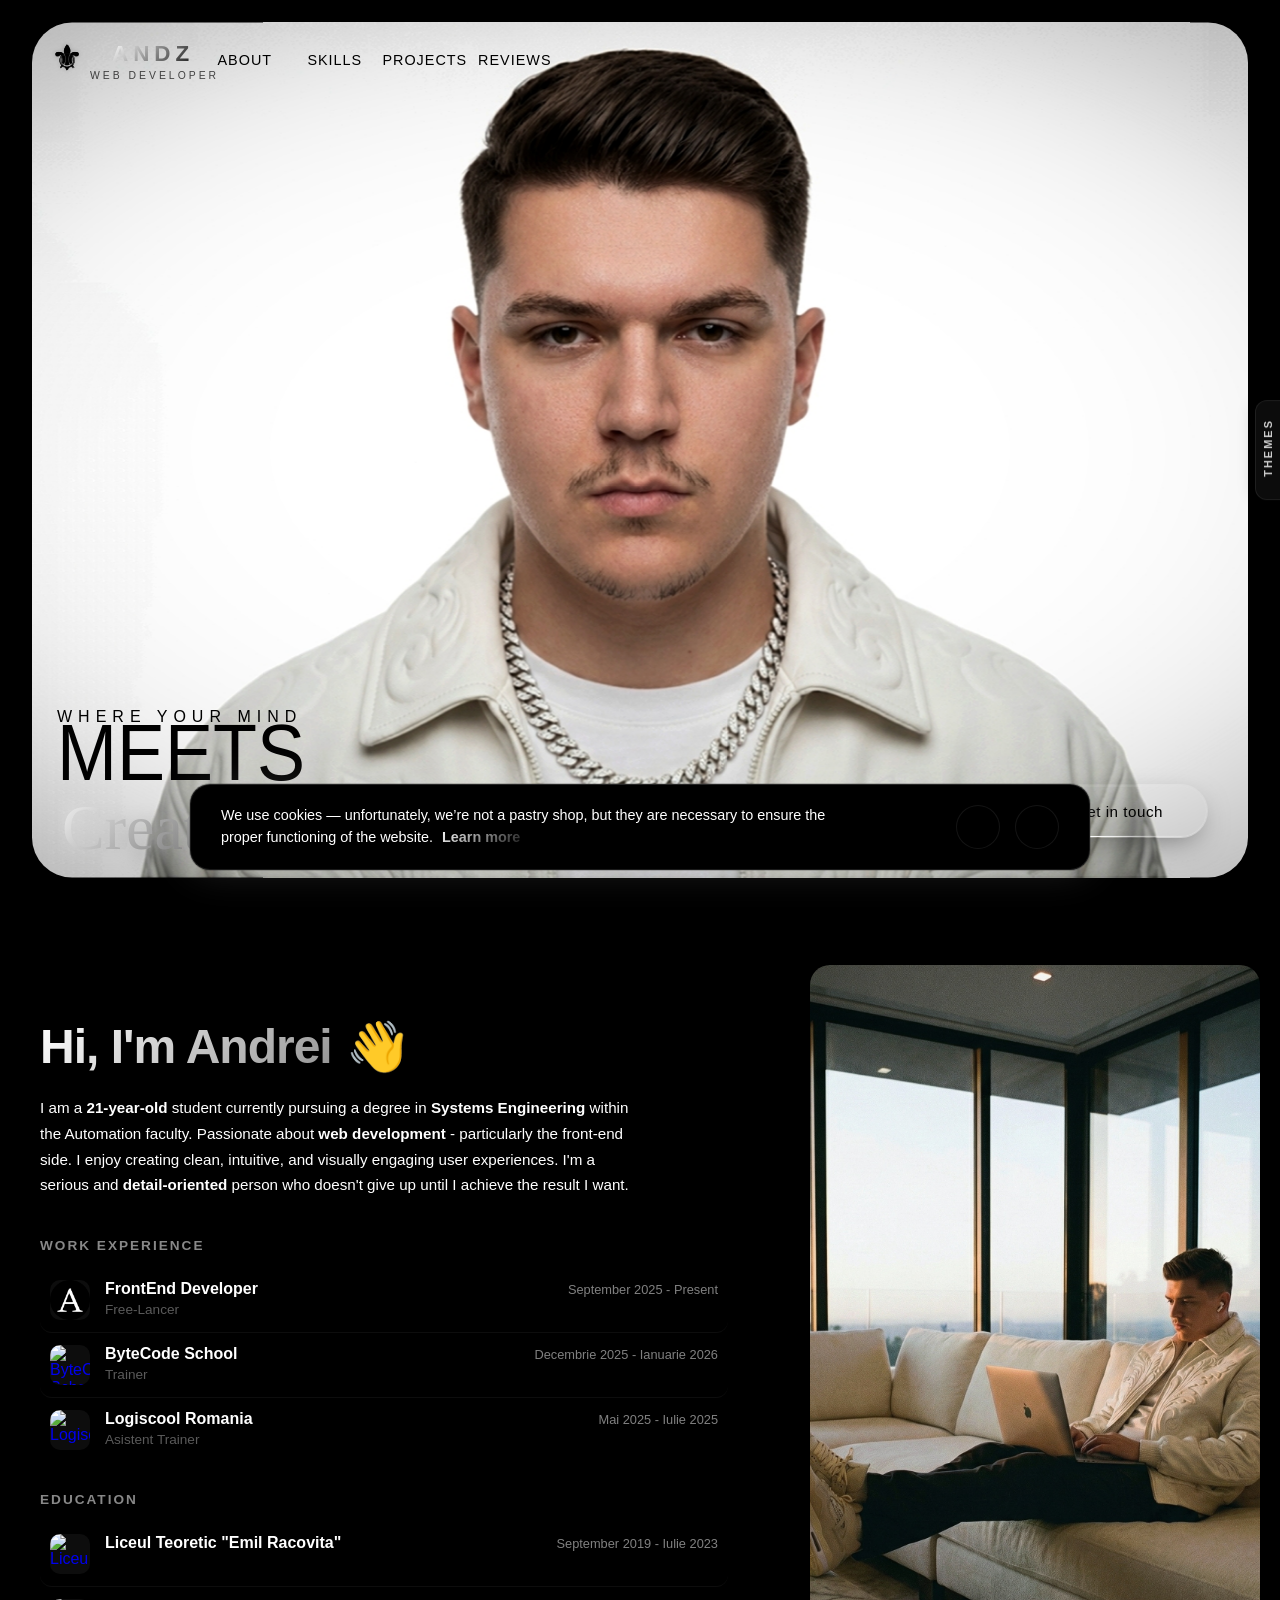
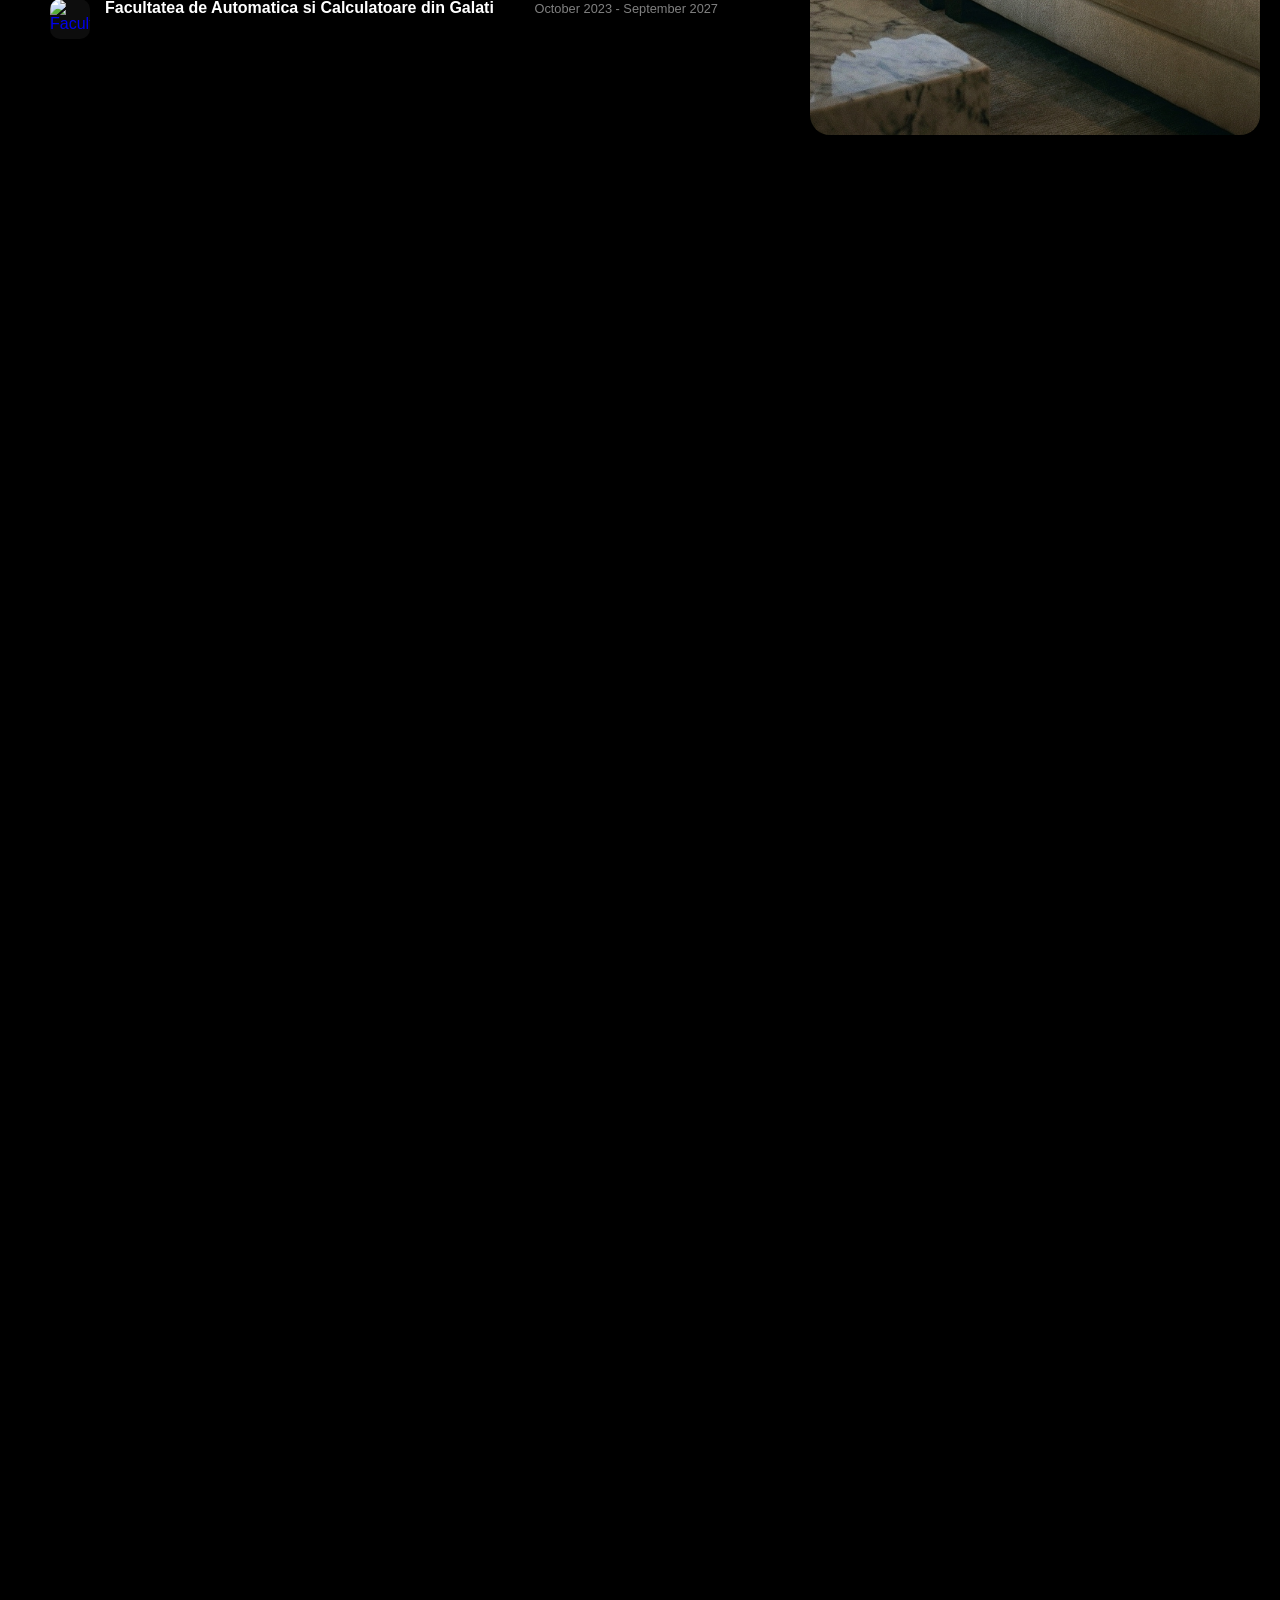
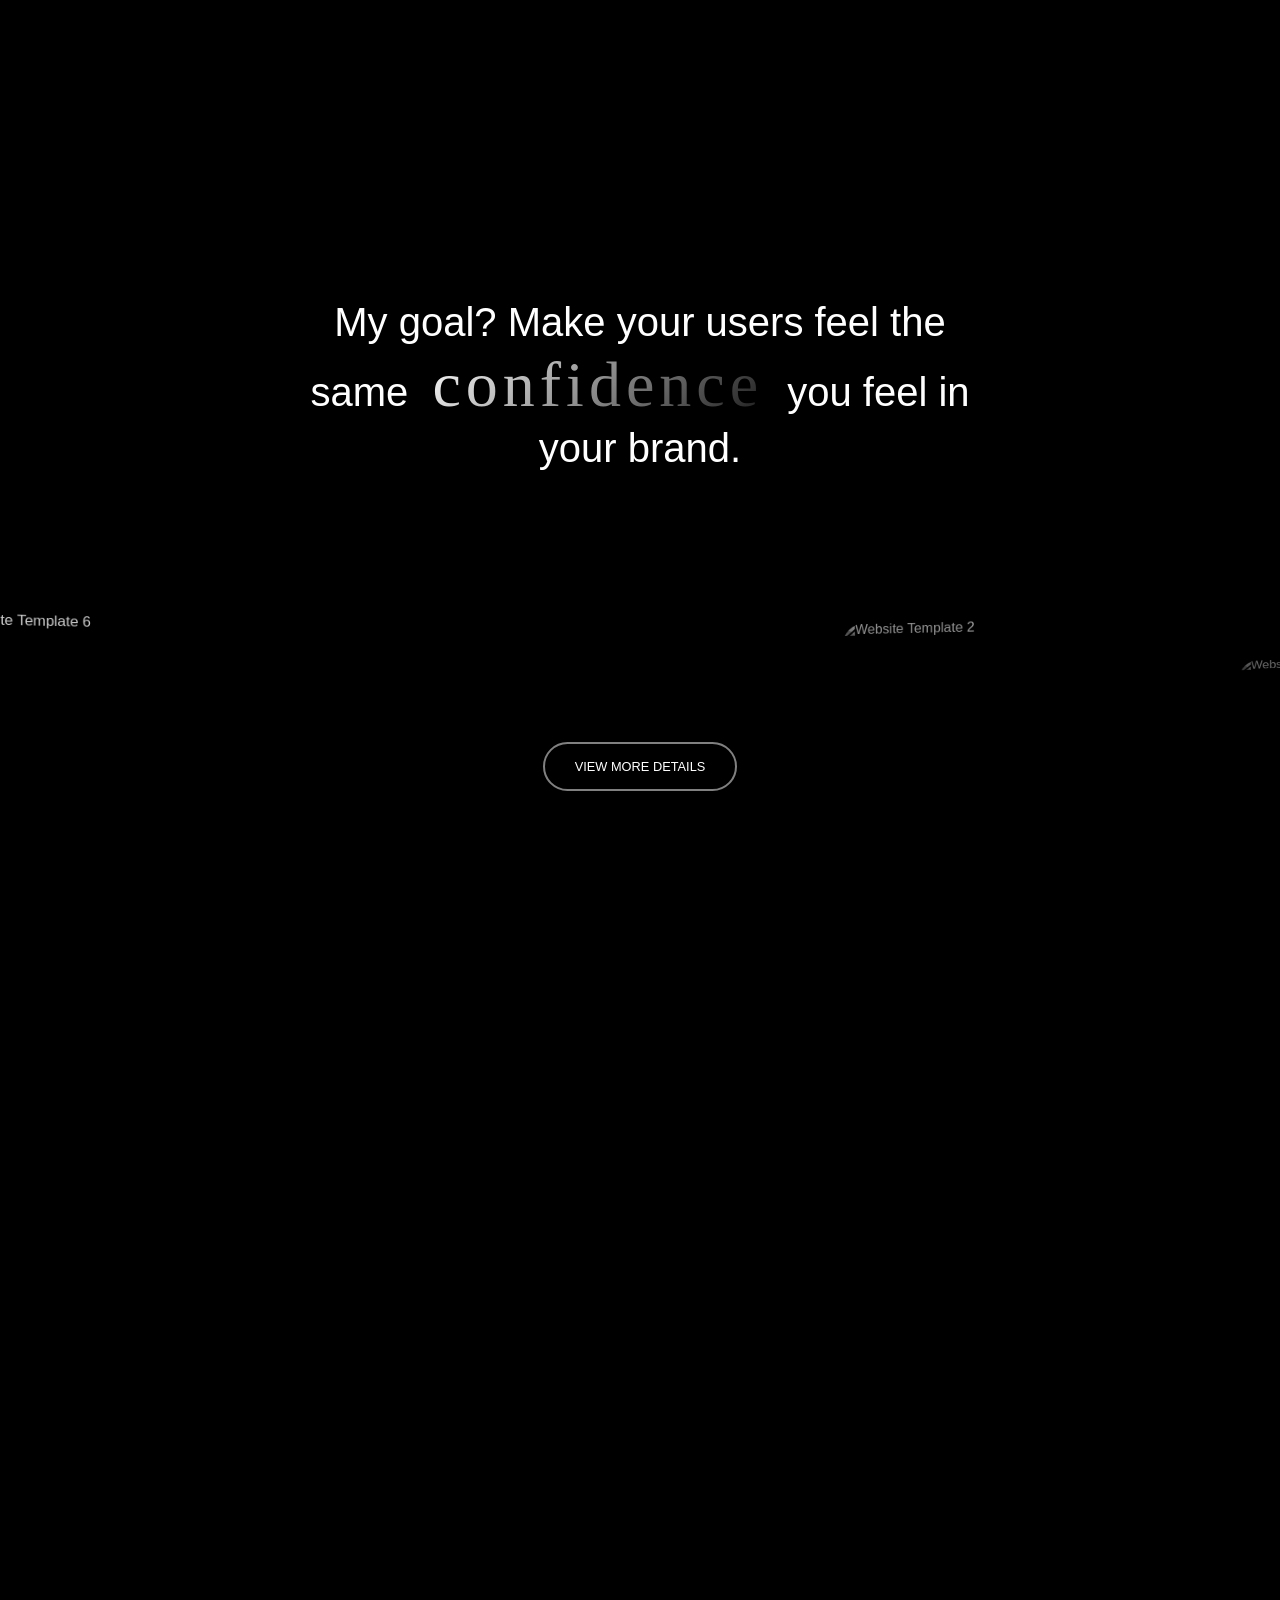
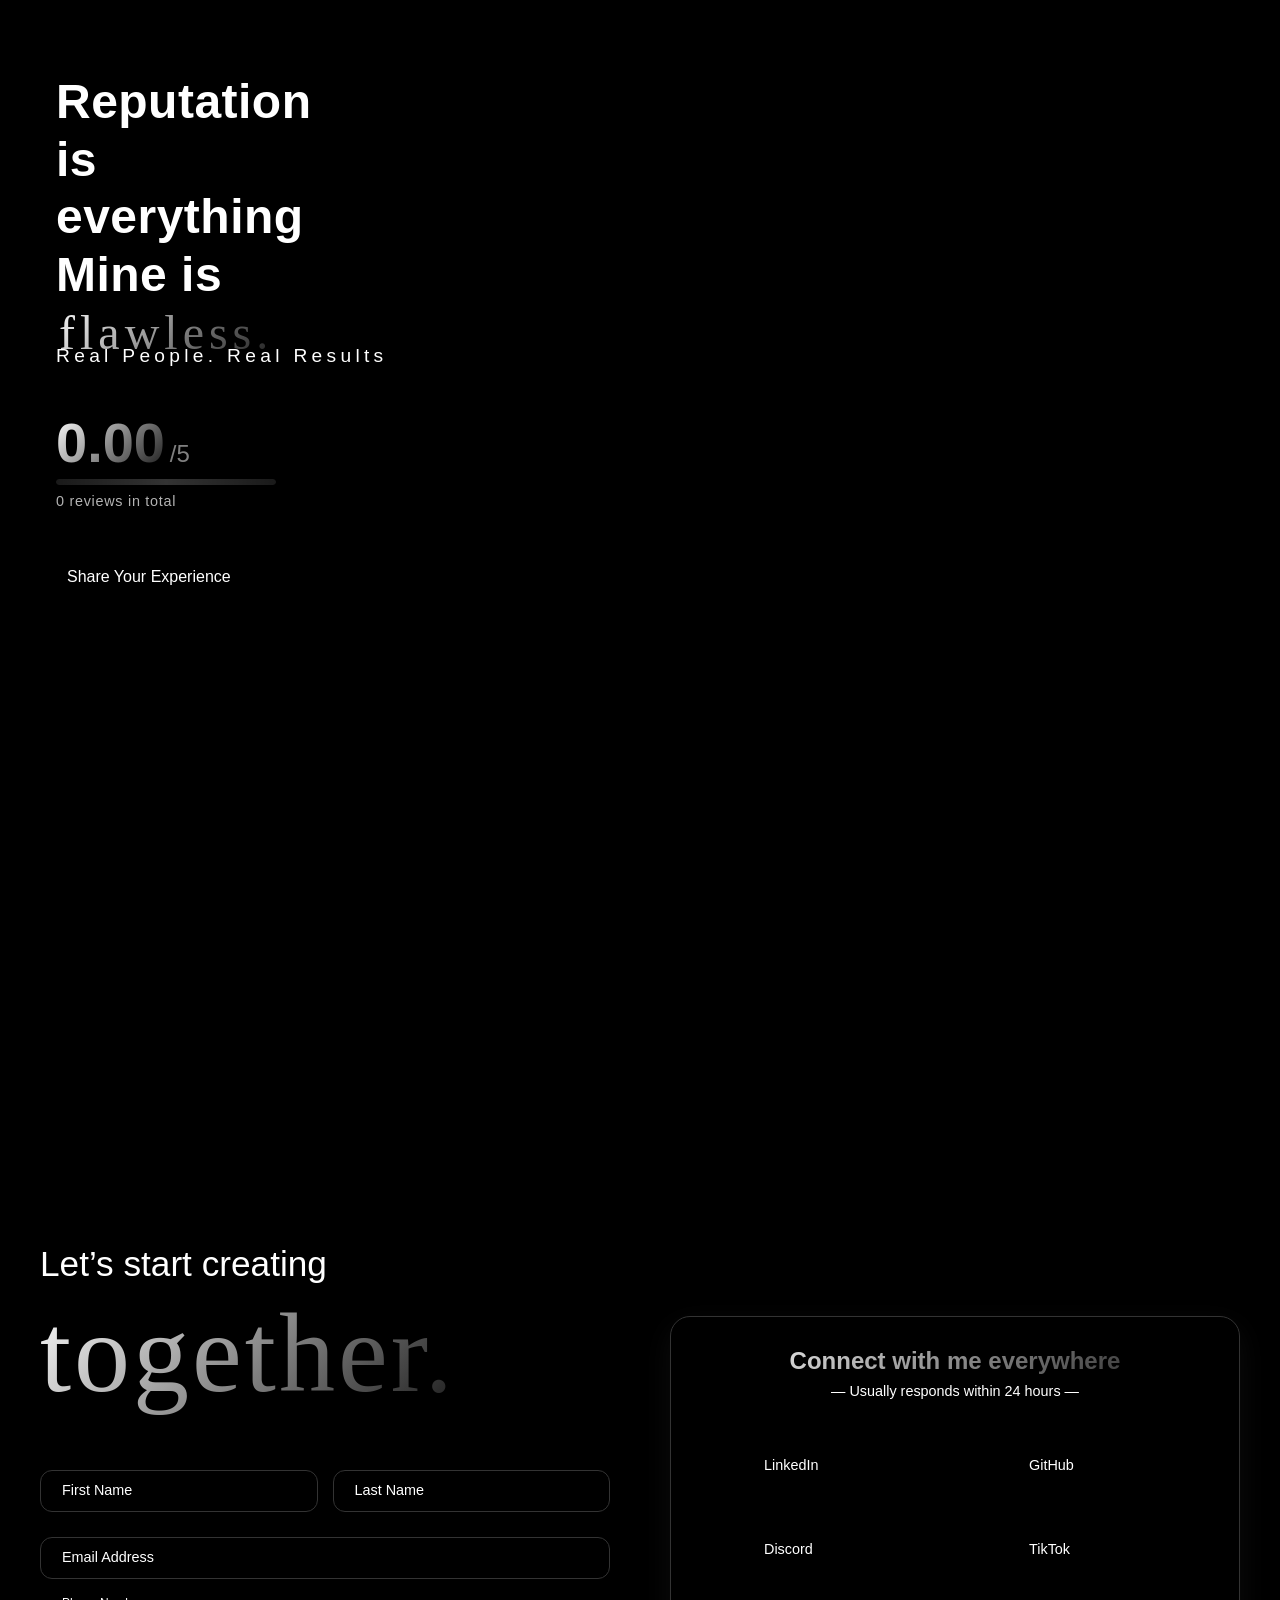
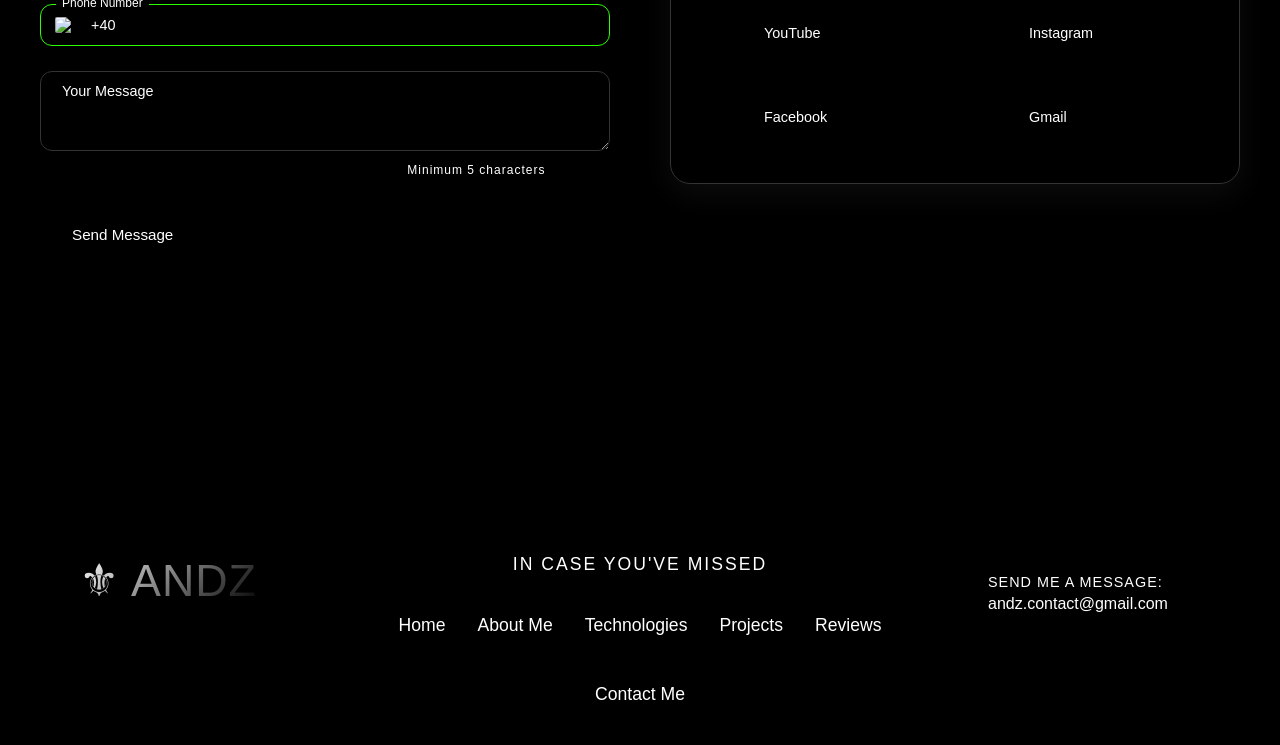
==== commit 77488724: "Git Commit" ====
--- a/index.html
+++ b/index.html
@@ -1,1005 +1,1005 @@
-<!DOCTYPE html>
-<html lang="en">
-<head>
-    <meta charset="UTF-8">
-    <meta name="viewport" content="width=device-width, initial-scale=1.0">
-    <title>ANDZ</title>
-    <base href="/"> 
-    <!-- integr -->
-    <link rel="stylesheet" href="css/switch.css">
-    <link rel="stylesheet" href="css/style.css">
-    <link rel="stylesheet" href="css/about.css">
-    <link rel="stylesheet" href="css/contact.css">
-    <link rel="stylesheet" href="css/cv.css">
-    <link rel="stylesheet" href="css/home.css">
-    <link rel="stylesheet" href="css/projects.css">
-    <link rel="stylesheet" href="css/reviews.css">
-    <link rel="stylesheet" href="css/footer.css">
-    <link rel="manifest" href="https://andzcr.github.io/assets/favicon/site.webmanifest">
-    <meta name="theme-color" content="#ffffff"> <link rel="apple-touch-icon" sizes="180x180" href="https://andzcr.github.io/assets/favicon/apple-touch-icon.png">
-    <meta name="apple-mobile-web-app-capable" content="yes">
-    <meta name="apple-mobile-web-app-status-bar-style" content="black-translucent">
-    <meta name="apple-mobile-web-app-title" content="∀ N D Z">
-    <link rel="icon" type="image/png" sizes="32x32" href="https://andzcr.github.io/assets/favicon/favicon-32x32.png">
-    <link rel="icon" type="image/png" sizes="16x16" href="https://andzcr.github.io/assets/favicon/favicon-16x16.png">
-    <script src="https://cdnjs.cloudflare.com/ajax/libs/gsap/3.12.2/gsap.min.js"></script>
-    <script src="https://cdnjs.cloudflare.com/ajax/libs/gsap/3.12.2/ScrollTrigger.min.js"></script>
-</head>
-<body>
-  <header>
-    <!-- CINEMATIC NAVBAR SYSTEM -->
-    <nav class="cinematic-nav">
-        <ul class="nav-list-cine">
-            <li>
-                <a href="#about" class="cine-link">
-                    <span class="text-label">About</span>
-                    <ion-icon name="person-outline"></ion-icon>
-                </a>
-            </li>
-            <li>
-                <a href="#cv-section" class="cine-link">
-                    <span class="text-label">Skills</span>
-                    <ion-icon name="code-slash-outline"></ion-icon>
-                </a>
-            </li>
-            <li>
-                <a href="#projects" class="cine-link">
-                    <span class="text-label">Projects</span>
-                    <ion-icon name="layers-outline"></ion-icon>
-                </a>
-            </li>
-            <li>
-                <a href="#reviews" class="cine-link">
-                    <span class="text-label">Reviews</span>
-                    <ion-icon name="star-outline"></ion-icon>
-                </a>
-            </li>
-        </ul>
-    </nav>
-  </header>
-<div id="scroll-progress">
-  <span></span>
-</div>
-
-    <canvas id="snow-container"></canvas>
-
-    <div id="winter-loader">
-        <div class="mist-layer"></div>
-        <div class="got-text" id="got-message">Winter Is Coming</div>
-        <div class="got-line"></div>
-    </div>
-
-    <div id="theme-trigger" class="side-tab">
-        <span class="tab-text">THEMES</span>
-    </div>
-
-    <div id="loading-overlay">
-        <div class="loader-content">
-            <div class="fleur-wrapper">
-                <span class="fleur-ghost">⚜</span>
-                <div class="fleur-fill-container"><span class="fleur-fill">⚜</span></div>
-            </div>
-            <div class="loader-text">Good taste! Please wait<span class="dots"></span></div>
-        </div>
-    </div>
-
-    <div id="theme-drawer" class="theme-wrapper">
-        <div class="theme-panel">
-            <div class="close-btn" id="close-menu-btn">×</div>
-            
-            <!-- NEW HEADER LAYOUT -->
-            <div class="panel-header">
-                <h3>Appearance</h3>
-                
-                <div class="tabs-nav">
-                    <div class="tab-indicator" id="tab-line"></div>
-                    <button class="tab-btn active" id="btn-themes" data-target="themes">THEMES</button>
-                    <button class="tab-btn" id="btn-effects" data-target="effects">EFFECTS</button>
-                </div>
-            </div>
-
-            <div class="panel-content">
-                <!-- VIEW 1: THEMES -->
-                <div id="view-themes" class="tab-view active">
-                    <div class="theme-section">
-                        <span class="section-label">Simple Themes</span>
-                        <div class="theme-grid basic-grid">
-                            <button class="theme-btn big-card" data-theme="default">
-                                <div class="card-visual dark-visual"><div class="mini-ui"></div></div>
-                                <div class="card-info"><span class="name">Dark ⏾</span></div>
-                            </button>
-                            <button class="theme-btn big-card" data-theme="light">
-                                <div class="card-visual light-visual"><div class="mini-ui"></div></div>
-                                <div class="card-info"><span class="name">Light ☀︎</span></div>
-                            </button>
-                        </div>
-                    </div>
-                    <div class="theme-section">
-                        <span class="section-label">Color Themes</span>
-                        <div class="theme-grid collection-grid">
-                            <button class="theme-btn collection-card style-midnight" data-theme="midnight-purple"><div class="mini-window"><div class="win-sidebar"></div><div class="win-content"></div></div><div class="collection-info"><span class="col-title">Midnight Purple</span><span class="col-sub">Purple Focus</span></div></button>
-                            <button class="theme-btn collection-card style-blood" data-theme="blood-cream"><div class="mini-window"><div class="win-sidebar"></div><div class="win-content"></div></div><div class="collection-info"><span class="col-title">Blood Cream</span><span class="col-sub">Warm Contrast</span></div></button>
-                            <button class="theme-btn collection-card style-wine" data-theme="wine-cloud"><div class="mini-window"><div class="win-sidebar"></div><div class="win-content"></div></div><div class="collection-info"><span class="col-title">Wine Cloud</span><span class="col-sub">Soft & Deep</span></div></button>
-                            <button class="theme-btn collection-card style-ivory" data-theme="pure-ivory"><div class="mini-window"><div class="win-sidebar"></div><div class="win-content"></div></div><div class="collection-info"><span class="col-title">Pure Ivory</span><span class="col-sub">Clean Look</span></div></button>
-                            <button class="theme-btn collection-card style-gold" data-theme="golden-noir"><div class="mini-window"><div class="win-sidebar"></div><div class="win-content"></div></div><div class="collection-info"><span class="col-title">Golden Noir</span><span class="col-sub">Luxury Dark</span></div></button>
-                            <button class="theme-btn collection-card style-sage" data-theme="sage-aura"><div class="mini-window"><div class="win-sidebar"></div><div class="win-content"></div></div><div class="collection-info"><span class="col-title">Sage Aura</span><span class="col-sub">Calm Nature</span></div></button>
-                        </div>
-                    </div>
-                </div>
-
-                <!-- VIEW 2: EFFECTS -->
-                <div id="view-effects" class="tab-view">
-                    <div class="theme-section">
-                        <span class="section-label">Seasonal Effects</span>
-                        <button id="winter-card" class="theme-btn seasonal-card">
-                            <canvas id="btn-snow-canvas"></canvas>
-                            <div class="card-info">
-                                <span class="name">Winter Mode</span>
-                                <span class="col-sub" style="opacity: 0.7; font-size: 11px;">Cinematic Snow</span>
-                            </div>
-                            <div class="seasonal-icon">❄︎</div>
-                        </button>
-                    </div>
-                </div>
-            </div>
-        </div>
-    </div>
-
-<main>
-
-<section id="home">
-    <!-- WRAPPER BACKGROUND 95% -->
-    <div class="bg-reveal-wrapper">
-        <div class="bg-base"></div>
-        <canvas id="reveal-canvas"></canvas>
-        <div class="video-gradient-overlay"></div>
-    </div>
-
-    <div class="home-content">
-        <!-- TOP LEFT: LOGO 3D + NAME + SUBTITLE SWITCHER -->
-        <div class="top-left-brand">
-            <div class="logo-3d-wrapper">
-                <div class="logo-3d-scene">
-                    <div class="logo-3d-obj">
-                        <span class="logo-layer l1">⚜</span>
-                        <span class="logo-layer l2">⚜</span>
-                        <span class="logo-layer l3">⚜</span>
-                        <span class="logo-layer l4">⚜</span>
-                        <span class="logo-layer l5">⚜</span>
-                    </div>
-                </div>
-            </div>
-            <div class="brand-text">
-                <h1 class="brand-name">ANDZ</h1>
-                <!-- NEW SUBTITLE ROTATOR -->
-                <div class="brand-sub-rotator" id="subtitle-rotator">
-                    <span class="brand-sub-item active">BRAND DESIGNER</span>
-                    <span class="brand-sub-item">WEB DEVELOPER</span>
-                    <span class="brand-sub-item">CONTENT CREATOR</span>
-                </div>
-            </div>
-        </div>
-
-        <!-- TOP RIGHT: SOCIAL SLIDER -->
-        <div class="social-slider-container">
-            <div class="social-track">
-                <!-- ITEMS (Duplicated for infinite loop) -->
-                <!-- Set 1 -->
-                <a href="https://github.com/andzcr" target="_blank" class="social-pill"><ion-icon name="logo-github"></ion-icon><span class="social-tooltip">GitHub</span></a>
-                <a href="https://linkedin.com/in/lehadus-andrei-25a807372/" target="_blank" class="social-pill"><ion-icon name="logo-linkedin"></ion-icon><span class="social-tooltip">LinkedIn</span></a>
-                <a href="https://instagram.com/ndr.xc" target="_blank" class="social-pill"><ion-icon name="logo-instagram"></ion-icon><span class="social-tooltip">Instagram</span></a>
-                <a href="https://tiktok.com/@andrei38axc" target="_blank" class="social-pill"><ion-icon name="logo-tiktok"></ion-icon><span class="social-tooltip">TikTok</span></a>
-                <a href="mailto:andz.contact@gmail.com" class="social-pill"><ion-icon name="mail-outline"></ion-icon><span class="social-tooltip">Email</span></a>
-                <a href="https://youtube.com/@visualssamp" target="_blank" class="social-pill"><ion-icon name="logo-youtube"></ion-icon><span class="social-tooltip">YouTube</span></a>
-                <!-- Set 2 -->
-                <a href="https://github.com/andzcr" target="_blank" class="social-pill"><ion-icon name="logo-github"></ion-icon><span class="social-tooltip">GitHub</span></a>
-                <a href="https://linkedin.com/in/lehadus-andrei-25a807372/" target="_blank" class="social-pill"><ion-icon name="logo-linkedin"></ion-icon><span class="social-tooltip">LinkedIn</span></a>
-                <a href="https://instagram.com/ndr.xc" target="_blank" class="social-pill"><ion-icon name="logo-instagram"></ion-icon><span class="social-tooltip">Instagram</span></a>
-                <a href="https://tiktok.com/@andrei38axc" target="_blank" class="social-pill"><ion-icon name="logo-tiktok"></ion-icon><span class="social-tooltip">TikTok</span></a>
-                <a href="mailto:andz.contact@gmail.com" class="social-pill"><ion-icon name="mail-outline"></ion-icon><span class="social-tooltip">Email</span></a>
-                <a href="https://youtube.com/@visualssamp" target="_blank" class="social-pill"><ion-icon name="logo-youtube"></ion-icon><span class="social-tooltip">YouTube</span></a>
-            </div>
-        </div>
-
-        <!-- BOTTOM LEFT: TEXT LAYOUT (STRICT ALIGNMENT) -->
-        <div class="bottom-left-group">
-            <div class="vision-top">WHERE YOUR MIND</div>
-            <div class="vision-main-row">
-                <span class="vision-main">MEETS</span>
-                <!-- MAIN ROTATOR (BUG FIXED) -->
-                <div class="word-rotator" id="main-rotator">
-                    <span class="rotating-word active">Impossible.</span>
-                    <span class="rotating-word">Creativity.</span>
-                    <span class="rotating-word">Perfection.</span>
-                </div>
-            </div>
-        </div>
-
-        <!-- RIGHT BADGE: CONTACT -->
-        <div class="smart-badge-wrapper right">
-            <a href="#contact" class="smart-badge contact-badge">
-                <div class="badge-label">
-                    <span class="badge-text">Get in touch</span>
-                    <ion-icon name="checkmark-done-outline"></ion-icon>
-                </div>
-                <div class="badge-content">
-                    <div class="badge-abstract-bg">
-                        <div class="noise-overlay"></div>
-                        <div class="gradient-mesh"></div>
-                    </div>
-                    <div class="badge-info contact-layout">
-                        <div class="c-header"><h3 class="c-title">Let's work together.</h3></div>
-                        <div class="c-body">
-                            <div class="c-row">
-                                <div class="c-icon-circle"><ion-icon name="mail-open-outline"></ion-icon></div>
-                                <div class="c-info"><span class="c-type">Email Address</span><span class="c-value">andz.contact@gmail.com</span></div>
-                            </div>
-                            <div class="c-row">
-                                <div class="c-icon-circle"><ion-icon name="phone-portrait-outline"></ion-icon></div>
-                                <div class="c-info"><span class="c-type">Phone Number</span><span class="c-value">+40 748 594 335</span></div>
-                            </div>
-                        </div>
-                        <div class="c-footer">
-                            <div class="c-location"><span class="loc-dot"></span> Galati, RO</div>
-                            <div class="c-action-text">Go to Contact <ion-icon name="arrow-forward"></ion-icon></div>
-                        </div>
-                    </div>
-                </div>
-                <div class="magnetic-glow"></div>
-            </a>
-        </div>
-    </div>
-</section>
-
-<section id="about">
-  <div class="about-container">
-    
-    <!-- LEFT SIDE: Content -->
-    <div class="about-left-ios">
-      
-      <!-- Greeting Header -->
-      <div class="ios-header apple-reveal">
-        <h1 class="ios-title">Hi, I'm Andrei <span class="wave-emoji">👋</span></h1>
-      </div>
-
-      <!-- Description -->
-      <div class="ios-description apple-reveal" style="transition-delay: 100ms;">
-        <p>
-          I am a <span class="highlight-ios">21-year-old</span> student currently pursuing a degree in <span class="highlight-ios">Systems Engineering</span> within the Automation faculty. Passionate about <span class="highlight-ios">web development</span> - particularly the front-end side. I enjoy creating clean, intuitive, and visually engaging user experiences. I'm a serious and <span class="highlight-ios">detail-oriented</span> person who doesn't give up until I achieve the result I want.
-        </p>
-      </div>
-
-      <!-- Work Experience Section -->
-      <div class="ios-section apple-reveal" style="transition-delay: 200ms;">
-        <h3 class="ios-subtitle">Work Experience</h3>
-        
-        <div class="ios-card-group">
-          <!-- Job 1: FrontEnd -->
-          <a href="https://andzcr.github.io" target="_blank" class="ios-card">
-            <div class="ios-icon-box">
-              <img src="https://andzcr.github.io/assets/favicon/android-chrome-512x512.png" alt="Frontend Dev" class="ios-icon-img">
-            </div>
-            <div class="ios-card-content">
-              <div class="ios-card-header">
-                <span class="ios-card-title">FrontEnd Developer</span>
-                <span class="ios-card-date">September 2025 - Present</span>
-              </div>
-              <span class="ios-card-role">Free-Lancer</span>
-            </div>
-          </a>
-
-          <!-- Job 2: ByteCode (REORDERED: Moved here) -->
-          <a href="https://www.bytecodeschool.com/index.html" target="_blank" class="ios-card">
-            <div class="ios-icon-box">
-              <img src="https://encrypted-tbn0.gstatic.com/images?q=tbn:ANd9GcTn1R7jQp2qr9QdsuUGTKkAfnCSUjPgJhQGGQ&s" alt="ByteCode School" class="ios-icon-img">
-            </div>
-            <div class="ios-card-content">
-              <div class="ios-card-header">
-                <span class="ios-card-title">ByteCode School</span>
-                <span class="ios-card-date">Decembrie 2025 - Ianuarie 2026</span>
-              </div>
-              <span class="ios-card-role">Trainer</span>
-            </div>
-          </a>
-
-          <!-- Job 3: Logiscool (Moved down) -->
-          <a href="https://www.logiscool.com/ro/" target="_blank" class="ios-card">
-            <div class="ios-icon-box">
-              <img src="https://educationalliancefinland.com/sites/default/files/styles/product-cover/public/products/c1278db8-21cd-48a5-a4f0-3af4a340b7f5.png?itok=2O7ZZd3o" alt="Logiscool" class="ios-icon-img">
-            </div>
-            <div class="ios-card-content">
-              <div class="ios-card-header">
-                <span class="ios-card-title">Logiscool Romania</span>
-                <span class="ios-card-date">Mai 2025 - Iulie 2025</span>
-              </div>
-              <span class="ios-card-role">Asistent Trainer</span>
-            </div>
-          </a>
-        </div>
-      </div>
-
-      <!-- Education Section -->
-      <div class="ios-section apple-reveal" style="transition-delay: 300ms;">
-        <h3 class="ios-subtitle">Education</h3>
-
-        <div class="ios-card-group">
-          <!-- High School -->
-          <a href="https://www.racovitagalati.ro" target="_blank" class="ios-card">
-            <div class="ios-icon-box">
-               <img src="https://encrypted-tbn0.gstatic.com/images?q=tbn:ANd9GcQlqcKZz7AOzQfKQkwsxMvikljQY51G6MTDbQ&s" alt="Liceu" class="ios-icon-img">
-            </div>
-            <div class="ios-card-content">
-              <div class="ios-card-header">
-                <span class="ios-card-title">Liceul Teoretic "Emil Racovita"</span>
-                <span class="ios-card-date">September 2019 - Iulie 2023</span>
-              </div>
-            </div>
-          </a>
-
-          <!-- University -->
-          <a href="https://aciee.ugal.ro" target="_blank" class="ios-card">
-            <div class="ios-icon-box">
-              <img src="https://encrypted-tbn0.gstatic.com/images?q=tbn:ANd9GcSM9cVjBjAF1LnZWH42Wt6A2l0X7ROmlJ1f3w&s" alt="Facultate" class="ios-icon-img">
-            </div>
-            <div class="ios-card-content">
-              <div class="ios-card-header">
-                <span class="ios-card-title">Facultatea de Automatica si Calculatoare din Galati</span>
-                <span class="ios-card-date">October 2023 - September 2027</span>
-              </div>
-            </div>
-          </a>
-        </div>
-      </div>
-
-    </div>
-
-    <!-- RIGHT SIDE: Image -->
-    <div class="about-right-ios apple-reveal" style="transition-delay: 400ms;">
-      <div class="ios-image-wrapper">
-        <img src="https://andzcr.github.io/resources/photos/me.jpg" alt="Andrei Profile" class="ios-profile-img">
-        
-        <!-- Hover Mask & Qualities (New) -->
-        <div class="ios-hover-overlay">
-          <div class="ios-qualities-list">
-            <span class="ios-quality-tag">Detail-oriented</span>
-            <span class="ios-quality-tag">Serious</span>
-            <span class="ios-quality-tag">Ambitious</span>
-            <span class="ios-quality-tag">Problem Solver</span>
-          </div>
-        </div>
-
-        <!-- Notification Badge -->
-        <div class="ios-badge">
-          <ion-icon name="person-circle-outline"></ion-icon>
-          <span>That's Me</span>
-        </div>
-      </div>
-    </div>
-
-  </div>
-</section>
-
-<section id="cv-section">
-    
-    <!-- TECH SLIDER SECTION -->
-    <div class="cv-tech-section">
-        <h2>Technologies & Tools</h2>
-        <div class="cv-tech-slider-container">
-            <div class="cv-tech-slider-mask left-mask"></div>
-            <div class="cv-tech-slider-mask right-mask"></div>
-            
-            <div class="cv-tech-slider">
-                <!-- Original Items -->
-                <div class="cv-tech-item"><img src="https://cdn.jsdelivr.net/gh/devicons/devicon/icons/lua/lua-original.svg" alt="LUA"><span>LUA</span></div>
-                <div class="cv-tech-item"><img src="https://cdn.jsdelivr.net/gh/devicons/devicon/icons/python/python-original.svg" alt="Python"><span>Python</span></div>
-                <div class="cv-tech-item"><img src="https://cdn.jsdelivr.net/gh/devicons/devicon/icons/cplusplus/cplusplus-original.svg" alt="C++"><span>C++</span></div>
-                <div class="cv-tech-item"><img src="https://cdn.jsdelivr.net/gh/devicons/devicon/icons/html5/html5-original.svg" alt="HTML"><span>HTML</span></div>
-                <div class="cv-tech-item"><img src="https://cdn.jsdelivr.net/gh/devicons/devicon/icons/css3/css3-original.svg" alt="CSS"><span>CSS</span></div>
-                <div class="cv-tech-item"><img src="https://cdn.jsdelivr.net/gh/devicons/devicon/icons/javascript/javascript-original.svg" alt="JavaScript"><span>JavaScript</span></div>
-                <div class="cv-tech-item"><img src="https://cdn.jsdelivr.net/gh/devicons/devicon/icons/firebase/firebase-plain.svg" alt="Firebase"><span>Firebase</span></div>
-                <div class="cv-tech-item"><img src="https://cdn.jsdelivr.net/gh/devicons/devicon/icons/react/react-original.svg" alt="React.js"><span>React.js</span></div>
-                <div class="cv-tech-item"><img src="https://cdn.jsdelivr.net/gh/devicons/devicon/icons/github/github-original.svg" alt="GitHub"><span>GitHub</span></div>
-                <div class="cv-tech-item"><img src="https://cdn-icons-png.flaticon.com/512/5968/5968705.png" alt="Figma"><span>Figma</span></div>
-                <div class="cv-tech-item"><img src="https://cdn-icons-png.flaticon.com/512/5968/5968472.png" alt="DaVinci Resolve"><span>DaVinci Resolve</span></div>
-                <div class="cv-tech-item"><img src="https://cdn.jsdelivr.net/gh/devicons/devicon/icons/photoshop/photoshop-plain.svg" alt="Photoshop"><span>Photoshop</span></div>
-                <div class="cv-tech-item"><img src="https://cdn.jsdelivr.net/gh/devicons/devicon/icons/illustrator/illustrator-plain.svg" alt="Adobe Illustrator"><span>Adobe Illustrator</span></div>
-                <div class="cv-tech-item"><img src="https://cdn.jsdelivr.net/gh/devicons/devicon/icons/premierepro/premierepro-plain.svg" alt="Premiere Pro"><span>Premiere Pro</span></div>
-                
-                <!-- Duplicates for Loop -->
-                <div class="cv-tech-item"><img src="https://cdn.jsdelivr.net/gh/devicons/devicon/icons/lua/lua-original.svg" alt="LUA"><span>LUA</span></div>
-                <div class="cv-tech-item"><img src="https://cdn.jsdelivr.net/gh/devicons/devicon/icons/python/python-original.svg" alt="Python"><span>Python</span></div>
-                <div class="cv-tech-item"><img src="https://cdn.jsdelivr.net/gh/devicons/devicon/icons/cplusplus/cplusplus-original.svg" alt="C++"><span>C++</span></div>
-                <div class="cv-tech-item"><img src="https://cdn.jsdelivr.net/gh/devicons/devicon/icons/html5/html5-original.svg" alt="HTML"><span>HTML</span></div>
-            </div>
-        </div>
-    </div>
-
-    <!-- NEW BRANDS SECTION -->
-    <div class="brands-section">
-        <h2 class="brands-title">Why Brands Keep <br><span class="brands-subtitle">Coming Back.</span></h2>
-        
-        <div class="brands-grid">
-            
-            <!-- Card 01 -->
-            <div class="brand-card">
-                <div class="brand-card-texture"></div>
-                <div class="card-spotlight"></div>
-                <span class="card-number-bg">01</span>
-                
-                <div class="card-content-wrapper">
-                    <div class="card-icon">
-                        <!-- Dollar Icon SVG (Refined) -->
-                        <svg viewBox="0 0 24 24" xmlns="http://www.w3.org/2000/svg"><path d="M12 2C6.48 2 2 6.48 2 12s4.48 10 10 10 10-4.48 10-10S17.52 2 12 2zm1.41 16.09V20h-2.67v-1.93c-1.71-.36-3.11-1.54-3.46-3.26l1.86-.53c.12.76.62 1.34 1.6 1.34 1.1 0 1.7-.56 1.7-1.4 0-.81-.66-1.28-1.92-1.58-1.85-.43-2.73-1.42-2.73-2.67 0-1.41 1.05-2.52 2.95-2.88V5h2.67v1.88c1.37.25 2.53 1.13 2.93 2.62l-1.84.53c-.15-.55-.63-1.23-1.63-1.23-1.01 0-1.53.54-1.53 1.25 0 .76.67 1.18 2.01 1.5 1.94.46 2.65 1.52 2.65 2.72 0 1.53-1.11 2.66-3.03 2.82z"/></svg>
-                    </div>
-                    <div class="card-text">
-                        <h3>Design that convert</h3>
-                        <p>Built for today, flexible for what's next. A timeless approach to modern challenges.</p>
-                    </div>
-                </div>
-            </div>
-
-            <!-- Card 02 -->
-            <div class="brand-card">
-                <div class="brand-card-texture"></div>
-                <div class="card-spotlight"></div>
-                <span class="card-number-bg">02</span>
-                
-                <div class="card-content-wrapper">
-                    <div class="card-icon">
-                        <!-- Key Icon SVG -->
-                        <svg viewBox="0 0 24 24" xmlns="http://www.w3.org/2000/svg"><path d="M12.65 10C11.83 7.67 9.61 6 7 6c-3.31 0-6 2.69-6 6s2.69 6 6 6c2.61 0 4.83-1.67 5.65-4H17v4h4v-4h2v-4H12.65zM7 14c-1.1 0-2-.9-2-2s.9-2 2-2 2 .9 2 2-.9 2-2 2z"/></svg>
-                    </div>
-                    <div class="card-text">
-                        <h3>Thoughtful, not trendy.</h3>
-                        <p>My work is grounded in purpose, not passing fads. Strategy first, pixels second.</p>
-                    </div>
-                </div>
-            </div>
-
-            <!-- Card 03 -->
-            <div class="brand-card">
-                <div class="brand-card-texture"></div>
-                <div class="card-spotlight"></div>
-                <span class="card-number-bg">03</span>
-                
-                <div class="card-content-wrapper">
-                    <div class="card-icon">
-                        <!-- Lightning/Energy Icon SVG -->
-                        <svg viewBox="0 0 24 24" xmlns="http://www.w3.org/2000/svg"><path d="M7 2v11h3v9l7-12h-4l4-8z"/></svg>
-                    </div>
-                    <div class="card-text">
-                        <h3>Fast without the fuss</h3>
-                        <p>A streamlined process. Quick, clean & no chaos. Efficiency in every delivery.</p>
-                    </div>
-                </div>
-            </div>
-
-        </div>
-    </div>
-
-</section>
-
-<section id="projects">
-  <div class="projects-container">
-    <div class="projects-header">
-      <h2 class="projects-title">My goal? Make your users feel the <br>same <span class="confidence">confidence</span> you feel in <br>your brand.</h2>
-    </div>
-      
-      <div class="projects-display">
-        <div class="projects-gallery">
-          </div>
-      </div>
-    </div>
-  </div>
-  
-  <div class="project-modal" id="projectsModal">
-    <div class="modal-header">
-      <button class="back-btn" id="projectsBackBtn">
-        <ion-icon name="arrow-back"></ion-icon>
-        <span class="back-text">Go back</span>
-      </button>
-      
-      <button class="contact-btn" id="projectsContactBtn">
-        <span class="contact-text">Seen enough? Contact me now</span>
-        <ion-icon name="call"></ion-icon>
-      </button>
-    </div>
-    
-    <div class="modal-content">
-      <h2 class="modal-title">UI/UX Design Projects</h2>
-      <div class="title-divider"></div>
-      
-      <div class="project-details">
-        <div class="project-gallery">
-          <div class="gallery-container">
-            <button class="slide-btn prev-btn" id="projectsPrevBtn">
-              <ion-icon name="chevron-back"></ion-icon>
-            </button>
-            
-            <div class="gallery-slides" id="projectsGallerySlides">
-              </div>
-            
-            <button class="slide-btn next-btn" id="projectsNextBtn">
-              <ion-icon name="chevron-forward"></ion-icon>
-            </button>
-          </div>
-        </div>
-        
-        <div class="project-info">
-          <h3 class="project-name" id="projectsProjectName">Website Template 1</h3>
-          <div class="project-description">
-            <p id="projectsDescription">This project showcases a modern, responsive website with cutting-edge features designed to enhance user experience and drive engagement. Built with the latest technologies and frameworks, it provides a seamless experience across all devices and platforms.</p>
-            <ul class="key-features" id="projectsKeyFeatures">
-              <li>
-                <ion-icon name="checkmark-circle"></ion-icon>
-                <span class="feature-text">Advanced User Registration System</span>
-              </li>
-              <li>
-                <ion-icon name="checkmark-circle"></ion-icon>
-                <span class="feature-text">Interactive Review & Rating System</span>
-              </li>
-              <li>
-                <ion-icon name="checkmark-circle"></ion-icon>
-                <span class="feature-text">Real-time Chat Functionality</span>
-              </li>
-              <li>
-                <ion-icon name="checkmark-circle"></ion-icon>
-                <span class="feature-text">Payment Integration System</span>
-              </li>
-              <li>
-                <ion-icon name="checkmark-circle"></ion-icon>
-                <span class="feature-text">Advanced Analytics Dashboard</span>
-              </li>
-            </ul>
-          </div>
-        </div>
-      </div>
-      
-      <div class="divider-section">
-        <div class="divider-line"></div>
-        <div class="divider-text">
-          <span>Want to see more? Check these out</span>
-          <ion-icon name="chevron-down"></ion-icon>
-        </div>
-      </div>
-      
-      <div class="related-projects" id="projectsRelatedProjects">
-      </div>
-    </div>
-  </div>
-</section>
-
-<section id="reviews">
-  <div class="reviews-container">
-    <div class="reviews-left">
-      <div class="reviews-content">
-        <h1 class="reviews-title">
-          Reputation is everything <br>
-          Mine is <span class="flawless">flawless.</span>
-        </h1>
-        <p class="reviews-subtitle">Real People. Real Results</p>
-        
-        <div class="stats-container">
-          <div class="avg-rating">
-            <div class="rating-display">
-              <span class="rating-number" id="avg-rating-value">0.00</span>
-              <span class="rating-max">/5</span>
-            </div>
-            <div class="rating-bar">
-              <div class="rating-fill" id="rating-fill"></div>
-            </div>
-            <div class="total-votes" id="total-votes">0 reviews in total</div>
-          </div>
-        </div>
-        
-        <button class="submit-review-btn" id="open-form-btn">
-          <span>Share Your Experience</span>
-          <ion-icon name="chatbubble-ellipses-outline"></ion-icon>
-        </button>
-      </div>
-    </div>
-    <div class="reviews-right">
-      <div class="mask top-mask"></div>
-      <div class="mask bottom-mask"></div>
-      
-      <div class="reviews-slider">
-        <div class="review-column column-1"></div>
-        <div class="review-column column-2"></div>
-        <div class="review-column column-3"></div>
-      </div>
-    </div>
-  </div>
-  
-  <div class="review-form-overlay" id="review-form">
-    <div class="form-header">
-      <button class="back-btn" id="back-btn">
-        <ion-icon name="arrow-back-outline"></ion-icon>
-        <span class="back-text">Go Back</span>
-      </button>
-      <button class="submit-form-btn" id="submit-form-btn">
-        <span class="submit-text">Submit Review</span>
-        <ion-icon name="checkmark-outline"></ion-icon>
-      </button>
-    </div>
-    
-    <div class="form-layout">
-      <div class="form-side">
-        <div class="form-content">
-          <h2 class="form-title">Share Your Experience</h2>
-          
-          <form class="review-form" id="reviewForm">
-            <div class="form-section">
-              <div class="input-container">
-                <input type="text" id="fullName" name="fullName" required>
-                <label for="fullName" class="floating-label">Your Name</label>
-                <div class="input-glow"></div>
-              </div>
-            </div>
-            <div class="form-section">
-              <label class="section-label">Gender</label>
-              <div class="gender-options">
-                <label class="gender-option">
-                  <input type="radio" name="gender" value="male">
-                  <div class="option-content">
-                    <ion-icon name="male" class="option-icon"></ion-icon>
-                    <span class="option-text">Male</span>
-                  </div>
-                  <div class="selection-glow"></div>
-                </label>
-                <label class="gender-option">
-                  <input type="radio" name="gender" value="female">
-                  <div class="option-content">
-                    <ion-icon name="female" class="option-icon"></ion-icon>
-                    <span class="option-text">Female</span>
-                  </div>
-                  <div class="selection-glow"></div>
-                </label>
-              </div>
-            </div>
-            <div class="form-section">
-              <label class="section-label">Service Used</label>
-              <div class="service-options">
-                <label class="service-option">
-                  <input type="radio" name="service" value="Web Development">
-                  <div class="option-content">
-                    <ion-icon name="code-slash-outline" class="option-icon"></ion-icon>
-                    <span class="option-text">Web Development</span>
-                  </div>
-                  <div class="selection-glow"></div>
-                </label>
-                <label class="service-option">
-                  <input type="radio" name="service" value="Brand Design">
-                  <div class="option-content">
-                    <ion-icon name="color-palette-outline" class="option-icon"></ion-icon>
-                    <span class="option-text">Brand Design</span>
-                  </div>
-                  <div class="selection-glow"></div>
-                </label>
-                <label class="service-option">
-                  <input type="radio" name="service" value="Video Editing">
-                  <div class="option-content">
-                    <ion-icon name="videocam-outline" class="option-icon"></ion-icon>
-                    <span class="option-text">Video Editing</span>
-                  </div>
-                  <div class="selection-glow"></div>
-                </label>
-              </div>
-            </div>
-            <div class="form-section">
-              <label class="section-label">Your Rating</label>
-              <div class="rating-slider-container">
-                <div class="slider-wrapper">
-                  <input type="range" id="rating-slider" class="rating-slider" 
-                         min="1" max="5" step="1" value="3">
-                  <div class="slider-track">
-                    <div class="slider-fill" id="slider-fill"></div>
-                  </div>
-                  <div class="slider-thumb"></div>
-                </div>
-                <div class="rating-feedback" id="rating-feedback">
-                  Good - Glad you had a decent experience
-                </div>
-              </div>
-            </div>
-            <div class="form-section">
-              <div class="input-container">
-                <textarea id="message" name="message" maxlength="50" required></textarea>
-                <label for="message" class="floating-label">Your Message (max 50 characters)</label>
-                <div class="input-glow"></div>
-                <div class="char-count">0/50</div>
-              </div>
-            </div>
-          </form>
-        </div>
-      </div>
-      <div class="preview-side">
-        <div class="preview-content">
-          <h3 class="preview-title">Live Preview</h3>
-          <div class="live-preview-card" id="live-preview">
-            <div class="preview-header">
-              <div class="preview-avatar" id="preview-avatar">
-                <span id="preview-initials">?</span>
-              </div>
-              <div class="preview-user-info">
-                <div class="preview-name" id="preview-name">Your Name</div>
-                <div class="preview-date">Just now • <span class="verified-badge">Verified</span></div>
-              </div>
-            </div>
-            <div class="preview-message" id="preview-message">
-              Your message will appear here...
-            </div>
-            <div class="preview-footer">
-              <div class="preview-rating" id="preview-rating">
-              </div>
-              <div class="preview-service" id="preview-service">
-              </div>
-            </div>
-          </div>
-        </div>
-      </div>
-    </div>
-  </div>
-  <div class="notification-top" id="notification">
-    <div class="notification-content">
-      <ion-icon name="checkmark-circle" class="notification-icon"></ion-icon>
-      <span class="notification-text">Review submitted successfully!</span>
-    </div>
-  </div>
-</section>
-
-<section id="contact">
-  <div class="contact-container">
-    <div class="contact-left">
-      <div class="contact-title">
-        <h2>Let’s start creating<br><span class="answers">together.</span></h2>
-      </div>
-      
-      <div class="contact-form-container">
-        <form id="contact-form" class="contact-form">
-          <div class="form-row">
-            <div class="form-group">
-              <input type="text" id="firstName" name="firstName" required pattern="[A-Za-z]+" title="Only letters are allowed (no spaces)">
-              <label for="firstName">First Name</label>
-              <div class="input-checkmark"></div>
-            </div>
-            <div class="form-group">
-              <input type="text" id="lastName" name="lastName" required pattern="[A-Za-z]+" title="Only letters are allowed (no spaces)">
-              <label for="lastName">Last Name</label>
-              <div class="input-checkmark"></div>
-            </div>
-          </div>
-          
-          <div class="form-group">
-            <input type="email" id="email" name="email" required>
-            <label for="email">Email Address</label>
-            <div class="input-checkmark"></div>
-          </div>
-          
-          <div class="form-group phone-input-container">
-            <div class="phone-dropdown-wrapper">
-              <button type="button" class="phone-dropdown-trigger">
-                <div class="selected-country">
-                  <div class="country-flag">
-                    <img src="https://flagcdn.com/ro.svg" alt="Romania" class="flag-img">
-                  </div>
-                  <ion-icon name="chevron-down-outline" class="dropdown-icon"></ion-icon>
-                </div>
-              </button>
-              
-              <div class="countries-dropdown">
-                <div class="dropdown-search">
-                  <input type="text" placeholder="Search country..." class="search-input">
-                  <ion-icon name="search-outline"></ion-icon>
-                </div>
-                <div class="countries-list">
-                  </div>
-              </div>
-            </div>
-            
-            <input type="tel" id="phone" name="phone" required placeholder=" " autocomplete="tel" maxlength="20">
-            <label for="phone">Phone Number</label>
-            <div class="input-checkmark"></div>
-            <div class="phone-length-info"></div>
-          </div>
-          
-          <div class="form-group">
-            <textarea id="message" name="message" rows="3" required minlength="5"></textarea>
-            <label for="message">Your Message</label>
-            <div class="input-checkmark textarea-checkmark"></div>
-            <div class="message-length-info">
-              <span class="message-minimum">Minimum 5 characters</span>
-            </div>
-          </div>
-          
-          <button type="submit" class="submit-btn">
-            <span>Send Message</span>
-            <ion-icon name="paper-plane-outline"></ion-icon>
-          </button>
-        </form>
-      </div>
-    </div>
-    <div class="contact-right">
-      <div class="socials-section">
-        <div class="socials-header">
-          <h3>Connect with me everywhere</h3>
-          <p>— Usually responds within 24 hours —</p>
-        </div>
-        
-        <div class="socials-grid">
-          <a href="https://linkedin.com/in/lehadus-andrei-25a807372/" class="social-item" target="_blank" data-platform="linkedin">
-            <div class="social-icon">
-              <ion-icon name="logo-linkedin"></ion-icon>
-            </div>
-            <span class="social-name">LinkedIn</span>
-          </a>
-          
-          <a href="https://github.com/andzcr" class="social-item" target="_blank" data-platform="github">
-            <div class="social-icon">
-              <ion-icon name="logo-github"></ion-icon>
-            </div>
-            <span class="social-name">GitHub</span>
-          </a>
-          
-          <a href="https://discord.com/users/andz7z" class="social-item" target="_blank" data-platform="discord">
-            <div class="social-icon">
-              <ion-icon name="logo-discord"></ion-icon>
-            </div>
-            <span class="social-name">Discord</span>
-          </a>
-          
-          <a href="https://tiktok.com/@andrei38axc" class="social-item" target="_blank" data-platform="tiktok">
-            <div class="social-icon">
-              <ion-icon name="logo-tiktok"></ion-icon>
-            </div>
-            <span class="social-name">TikTok</span>
-          </a>
-          
-          <a href="https://youtube.com/@visualssamp" class="social-item" target="_blank" data-platform="youtube">
-            <div class="social-icon">
-              <ion-icon name="logo-youtube"></ion-icon>
-            </div>
-            <span class="social-name">YouTube</span>
-          </a>
-          
-          <a href="https://instagram.com/ndr.xc" class="social-item" target="_blank" data-platform="instagram">
-            <div class="social-icon">
-              <ion-icon name="logo-instagram"></ion-icon>
-            </div>
-            <span class="social-name">Instagram</span>
-          </a>
-          
-          <a href="https://facebook.com/acabcristian" class="social-item" target="_blank" data-platform="facebook">
-            <div class="social-icon">
-              <ion-icon name="logo-facebook"></ion-icon>
-            </div>
-            <span class="social-name">Facebook</span>
-          </a>
-          
-          <a href="mailto:lehadus04@gmail.com" class="social-item" data-platform="gmail">
-            <div class="social-icon">
-              <ion-icon name="mail-outline"></ion-icon>
-            </div>
-            <span class="social-name">Gmail</span>
-          </a>
-        </div>
-      </div>
-    </div>
-  </div>
-</section>
-
-<footer class="main-footer">
-    <div class="footer-container">
-        <!-- Partea stângă - Logo -->
-        <div class="footer-left">
-            <div class="footer-logo">
-                ⚜ ANDZ
-            </div>
-        </div>
-
-        <!-- Partea centrală - Navigare -->
-        <div class="footer-center">
-            <div class="footer-heading">In case you've missed</div>
-            <nav class="footer-nav">
-                <ul class="nav-list">
-                    <li class="nav-item">
-                        <a href="#home" class="nav-link" data-section="home">
-                            <span class="link-text">Home</span>
-                            <span class="link-underline"></span>
-                        </a>
-                    </li>
-                    <li class="nav-item">
-                        <a href="#about" class="nav-link" data-section="about">
-                            <span class="link-text">About Me</span>
-                            <span class="link-underline"></span>
-                        </a>
-                    </li>
-                    <li class="nav-item">
-                        <a href="#cv-section" class="nav-link" data-section="technologies">
-                            <span class="link-text">Technologies</span>
-                            <span class="link-underline"></span>
-                        </a>
-                    </li>
-                    <li class="nav-item">
-                        <a href="#projects" class="nav-link" data-section="projects">
-                            <span class="link-text">Projects</span>
-                            <span class="link-underline"></span>
-                        </a>
-                    </li>
-                    <li class="nav-item">
-                        <a href="#reviews" class="nav-link" data-section="reviews">
-                            <span class="link-text">Reviews</span>
-                            <span class="link-underline"></span>
-                        </a>
-                    </li>
-                    <li class="nav-item">
-                        <a href="#contact" class="nav-link" data-section="contact">
-                            <span class="link-text">Contact Me</span>
-                            <span class="link-underline"></span>
-                        </a>
-                    </li>
-                </ul>
-            </nav>
-        </div>
-
-        <!-- Partea dreaptă - Contact -->
-        <div class="footer-right">
-            <div class="contact-info">
-                <div class="contact-item">
-                    <div class="contact-icon">
-                        <ion-icon name="mail-outline"></ion-icon>
-                    </div>
-                    <div class="contact-details">
-                        <div class="contact-label">Send me a message:</div>
-                        <a href="mailto:andz.contact@gmail.com" class="contact-value">andz.contact@gmail.com</a>
-                    </div>
-                </div>
-            </div>
-        </div>
-    </div>
-</footer>
-
-<!-- notificare cookies -->
-<div class="cookie-notification" id="cookie-notification">
-    <div class="cookie-content">
-        <div class="cookie-left">
-            <p class="cookie-text">
-                We use cookies — unfortunately, we’re not a pastry shop, but they are necessary to ensure the proper functioning of the website. 
-                <a href="https://www.cookiesandyou.com/" target="_blank" class="cookie-learn-more">Learn more</a>
-            </p>
-        </div>
-        
-        <div class="cookie-actions">
-            <button class="cookie-btn btn-accept" id="cookie-accept">
-                <div class="icon-container">
-                    <ion-icon name="checkmark-outline"></ion-icon>
-                </div>
-                <span class="btn-text">Accept</span>
-            </button>
-
-            <button class="cookie-btn btn-refuse" id="cookie-refuse">
-                <div class="icon-container">
-                    <ion-icon name="close-outline"></ion-icon>
-                </div>
-                <span class="btn-text">Decline</span>
-            </button>
-        </div>
-    </div>
-</div>
-</main>
-
-    <!-- scripts -->
-    <script src="https://www.gstatic.com/firebasejs/9.22.2/firebase-app-compat.js"></script>
-    <script src="https://www.gstatic.com/firebasejs/9.22.2/firebase-firestore-compat.js"></script>
-    <script type="module" src="https://unpkg.com/ionicons@7.1.0/dist/ionicons/ionicons.esm.js"></script>
-    <script nomodule src="https://unpkg.com/ionicons@7.1.0/dist/ionicons/ionicons.js"></script>
-    <script src="js/main.js"></script>
-    <script src="js/about.js"></script>
-    <script src="js/contact.js"></script>
-    <script src="js/cv.js"></script>
-    <script src="js/home.js"></script>
-    <script src="js/reviews.js"></script>
-    <script src="js/projects.js"></script>
-    <script src="js/footer.js"></script>
-    <script src="js/switch.js"></script>
-</body>
+<!DOCTYPE html>
+<html lang="en">
+<head>
+    <meta charset="UTF-8">
+    <meta name="viewport" content="width=device-width, initial-scale=1.0">
+    <title>ANDZ</title>
+    <base href="/"> 
+    <!-- integr -->
+    <link rel="stylesheet" href="css/switch.css">
+    <link rel="stylesheet" href="css/style.css">
+    <link rel="stylesheet" href="css/about.css">
+    <link rel="stylesheet" href="css/contact.css">
+    <link rel="stylesheet" href="css/cv.css">
+    <link rel="stylesheet" href="css/home.css">
+    <link rel="stylesheet" href="css/projects.css">
+    <link rel="stylesheet" href="css/reviews.css">
+    <link rel="stylesheet" href="css/footer.css">
+    <link rel="manifest" href="https://andzcr.github.io/assets/favicon/site.webmanifest">
+    <meta name="theme-color" content="#ffffff"> <link rel="apple-touch-icon" sizes="180x180" href="https://andzcr.github.io/assets/favicon/apple-touch-icon.png">
+    <meta name="apple-mobile-web-app-capable" content="yes">
+    <meta name="apple-mobile-web-app-status-bar-style" content="black-translucent">
+    <meta name="apple-mobile-web-app-title" content="∀ N D Z">
+    <link rel="icon" type="image/png" sizes="32x32" href="https://andzcr.github.io/assets/favicon/favicon-32x32.png">
+    <link rel="icon" type="image/png" sizes="16x16" href="https://andzcr.github.io/assets/favicon/favicon-16x16.png">
+    <script src="https://cdnjs.cloudflare.com/ajax/libs/gsap/3.12.2/gsap.min.js"></script>
+    <script src="https://cdnjs.cloudflare.com/ajax/libs/gsap/3.12.2/ScrollTrigger.min.js"></script>
+</head>
+<body>
+  <header>
+    <!-- CINEMATIC NAVBAR SYSTEM -->
+    <nav class="cinematic-nav">
+        <ul class="nav-list-cine">
+            <li>
+                <a href="#about" class="cine-link">
+                    <span class="text-label">About</span>
+                    <ion-icon name="person-outline"></ion-icon>
+                </a>
+            </li>
+            <li>
+                <a href="#cv-section" class="cine-link">
+                    <span class="text-label">Skills</span>
+                    <ion-icon name="code-slash-outline"></ion-icon>
+                </a>
+            </li>
+            <li>
+                <a href="#projects" class="cine-link">
+                    <span class="text-label">Projects</span>
+                    <ion-icon name="layers-outline"></ion-icon>
+                </a>
+            </li>
+            <li>
+                <a href="#reviews" class="cine-link">
+                    <span class="text-label">Reviews</span>
+                    <ion-icon name="star-outline"></ion-icon>
+                </a>
+            </li>
+        </ul>
+    </nav>
+  </header>
+<div id="scroll-progress">
+  <span></span>
+</div>
+
+    <canvas id="snow-container"></canvas>
+
+    <div id="winter-loader">
+        <div class="mist-layer"></div>
+        <div class="got-text" id="got-message">Winter Is Coming</div>
+        <div class="got-line"></div>
+    </div>
+
+    <div id="theme-trigger" class="side-tab">
+        <span class="tab-text">THEMES</span>
+    </div>
+
+    <div id="loading-overlay">
+        <div class="loader-content">
+            <div class="fleur-wrapper">
+                <span class="fleur-ghost">⚜</span>
+                <div class="fleur-fill-container"><span class="fleur-fill">⚜</span></div>
+            </div>
+            <div class="loader-text">Good taste! Please wait<span class="dots"></span></div>
+        </div>
+    </div>
+
+    <div id="theme-drawer" class="theme-wrapper">
+        <div class="theme-panel">
+            <div class="close-btn" id="close-menu-btn">×</div>
+            
+            <!-- NEW HEADER LAYOUT -->
+            <div class="panel-header">
+                <h3>Appearance</h3>
+                
+                <div class="tabs-nav">
+                    <div class="tab-indicator" id="tab-line"></div>
+                    <button class="tab-btn active" id="btn-themes" data-target="themes">THEMES</button>
+                    <button class="tab-btn" id="btn-effects" data-target="effects">EFFECTS</button>
+                </div>
+            </div>
+
+            <div class="panel-content">
+                <!-- VIEW 1: THEMES -->
+                <div id="view-themes" class="tab-view active">
+                    <div class="theme-section">
+                        <span class="section-label">Simple Themes</span>
+                        <div class="theme-grid basic-grid">
+                            <button class="theme-btn big-card" data-theme="default">
+                                <div class="card-visual dark-visual"><div class="mini-ui"></div></div>
+                                <div class="card-info"><span class="name">Dark ⏾</span></div>
+                            </button>
+                            <button class="theme-btn big-card" data-theme="light">
+                                <div class="card-visual light-visual"><div class="mini-ui"></div></div>
+                                <div class="card-info"><span class="name">Light ☀︎</span></div>
+                            </button>
+                        </div>
+                    </div>
+                    <div class="theme-section">
+                        <span class="section-label">Color Themes</span>
+                        <div class="theme-grid collection-grid">
+                            <button class="theme-btn collection-card style-midnight" data-theme="midnight-purple"><div class="mini-window"><div class="win-sidebar"></div><div class="win-content"></div></div><div class="collection-info"><span class="col-title">Midnight Purple</span><span class="col-sub">Purple Focus</span></div></button>
+                            <button class="theme-btn collection-card style-blood" data-theme="blood-cream"><div class="mini-window"><div class="win-sidebar"></div><div class="win-content"></div></div><div class="collection-info"><span class="col-title">Blood Cream</span><span class="col-sub">Warm Contrast</span></div></button>
+                            <button class="theme-btn collection-card style-wine" data-theme="wine-cloud"><div class="mini-window"><div class="win-sidebar"></div><div class="win-content"></div></div><div class="collection-info"><span class="col-title">Wine Cloud</span><span class="col-sub">Soft & Deep</span></div></button>
+                            <button class="theme-btn collection-card style-ivory" data-theme="pure-ivory"><div class="mini-window"><div class="win-sidebar"></div><div class="win-content"></div></div><div class="collection-info"><span class="col-title">Pure Ivory</span><span class="col-sub">Clean Look</span></div></button>
+                            <button class="theme-btn collection-card style-gold" data-theme="golden-noir"><div class="mini-window"><div class="win-sidebar"></div><div class="win-content"></div></div><div class="collection-info"><span class="col-title">Golden Noir</span><span class="col-sub">Luxury Dark</span></div></button>
+                            <button class="theme-btn collection-card style-sage" data-theme="sage-aura"><div class="mini-window"><div class="win-sidebar"></div><div class="win-content"></div></div><div class="collection-info"><span class="col-title">Sage Aura</span><span class="col-sub">Calm Nature</span></div></button>
+                        </div>
+                    </div>
+                </div>
+
+                <!-- VIEW 2: EFFECTS -->
+                <div id="view-effects" class="tab-view">
+                    <div class="theme-section">
+                        <span class="section-label">Seasonal Effects</span>
+                        <button id="winter-card" class="theme-btn seasonal-card">
+                            <canvas id="btn-snow-canvas"></canvas>
+                            <div class="card-info">
+                                <span class="name">Winter Mode</span>
+                                <span class="col-sub" style="opacity: 0.7; font-size: 11px;">Cinematic Snow</span>
+                            </div>
+                            <div class="seasonal-icon">❄︎</div>
+                        </button>
+                    </div>
+                </div>
+            </div>
+        </div>
+    </div>
+
+<main>
+
+<section id="home">
+    <!-- WRAPPER BACKGROUND 95% -->
+    <div class="bg-reveal-wrapper">
+        <div class="bg-base"></div>
+        <canvas id="reveal-canvas"></canvas>
+        <div class="video-gradient-overlay"></div>
+    </div>
+
+    <div class="home-content">
+        <!-- TOP LEFT: LOGO 3D + NAME + SUBTITLE SWITCHER -->
+        <div class="top-left-brand">
+            <div class="logo-3d-wrapper">
+                <div class="logo-3d-scene">
+                    <div class="logo-3d-obj">
+                        <span class="logo-layer l1">⚜</span>
+                        <span class="logo-layer l2">⚜</span>
+                        <span class="logo-layer l3">⚜</span>
+                        <span class="logo-layer l4">⚜</span>
+                        <span class="logo-layer l5">⚜</span>
+                    </div>
+                </div>
+            </div>
+            <div class="brand-text">
+                <h1 class="brand-name">ANDZ</h1>
+                <!-- NEW SUBTITLE ROTATOR -->
+                <div class="brand-sub-rotator" id="subtitle-rotator">
+                    <span class="brand-sub-item active">BRAND DESIGNER</span>
+                    <span class="brand-sub-item">WEB DEVELOPER</span>
+                    <span class="brand-sub-item">CONTENT CREATOR</span>
+                </div>
+            </div>
+        </div>
+
+        <!-- TOP RIGHT: SOCIAL SLIDER -->
+        <div class="social-slider-container">
+            <div class="social-track">
+                <!-- ITEMS (Duplicated for infinite loop) -->
+                <!-- Set 1 -->
+                <a href="https://github.com/andzcr" target="_blank" class="social-pill"><ion-icon name="logo-github"></ion-icon><span class="social-tooltip">GitHub</span></a>
+                <a href="https://linkedin.com/in/lehadus-andrei-25a807372/" target="_blank" class="social-pill"><ion-icon name="logo-linkedin"></ion-icon><span class="social-tooltip">LinkedIn</span></a>
+                <a href="https://instagram.com/ndr.xc" target="_blank" class="social-pill"><ion-icon name="logo-instagram"></ion-icon><span class="social-tooltip">Instagram</span></a>
+                <a href="https://tiktok.com/@andrei38axc" target="_blank" class="social-pill"><ion-icon name="logo-tiktok"></ion-icon><span class="social-tooltip">TikTok</span></a>
+                <a href="mailto:andz.contact@gmail.com" class="social-pill"><ion-icon name="mail-outline"></ion-icon><span class="social-tooltip">Email</span></a>
+                <a href="https://youtube.com/@visualssamp" target="_blank" class="social-pill"><ion-icon name="logo-youtube"></ion-icon><span class="social-tooltip">YouTube</span></a>
+                <!-- Set 2 -->
+                <a href="https://github.com/andzcr" target="_blank" class="social-pill"><ion-icon name="logo-github"></ion-icon><span class="social-tooltip">GitHub</span></a>
+                <a href="https://linkedin.com/in/lehadus-andrei-25a807372/" target="_blank" class="social-pill"><ion-icon name="logo-linkedin"></ion-icon><span class="social-tooltip">LinkedIn</span></a>
+                <a href="https://instagram.com/ndr.xc" target="_blank" class="social-pill"><ion-icon name="logo-instagram"></ion-icon><span class="social-tooltip">Instagram</span></a>
+                <a href="https://tiktok.com/@andrei38axc" target="_blank" class="social-pill"><ion-icon name="logo-tiktok"></ion-icon><span class="social-tooltip">TikTok</span></a>
+                <a href="mailto:andz.contact@gmail.com" class="social-pill"><ion-icon name="mail-outline"></ion-icon><span class="social-tooltip">Email</span></a>
+                <a href="https://youtube.com/@visualssamp" target="_blank" class="social-pill"><ion-icon name="logo-youtube"></ion-icon><span class="social-tooltip">YouTube</span></a>
+            </div>
+        </div>
+
+        <!-- BOTTOM LEFT: TEXT LAYOUT (STRICT ALIGNMENT) -->
+        <div class="bottom-left-group">
+            <div class="vision-top">WHERE YOUR MIND</div>
+            <div class="vision-main-row">
+                <span class="vision-main">MEETS</span>
+                <!-- MAIN ROTATOR (BUG FIXED) -->
+                <div class="word-rotator" id="main-rotator">
+                    <span class="rotating-word active">Impossible.</span>
+                    <span class="rotating-word">Creativity.</span>
+                    <span class="rotating-word">Perfection.</span>
+                </div>
+            </div>
+        </div>
+
+        <!-- RIGHT BADGE: CONTACT -->
+        <div class="smart-badge-wrapper right">
+            <a href="#contact" class="smart-badge contact-badge">
+                <div class="badge-label">
+                    <span class="badge-text">Get in touch</span>
+                    <ion-icon name="checkmark-done-outline"></ion-icon>
+                </div>
+                <div class="badge-content">
+                    <div class="badge-abstract-bg">
+                        <div class="noise-overlay"></div>
+                        <div class="gradient-mesh"></div>
+                    </div>
+                    <div class="badge-info contact-layout">
+                        <div class="c-header"><h3 class="c-title">Let's work together.</h3></div>
+                        <div class="c-body">
+                            <div class="c-row">
+                                <div class="c-icon-circle"><ion-icon name="mail-open-outline"></ion-icon></div>
+                                <div class="c-info"><span class="c-type">Email Address</span><span class="c-value">andz.contact@gmail.com</span></div>
+                            </div>
+                            <div class="c-row">
+                                <div class="c-icon-circle"><ion-icon name="phone-portrait-outline"></ion-icon></div>
+                                <div class="c-info"><span class="c-type">Phone Number</span><span class="c-value">+40 748 594 335</span></div>
+                            </div>
+                        </div>
+                        <div class="c-footer">
+                            <div class="c-location"><span class="loc-dot"></span> Galati, RO</div>
+                            <div class="c-action-text">Go to Contact <ion-icon name="arrow-forward"></ion-icon></div>
+                        </div>
+                    </div>
+                </div>
+                <div class="magnetic-glow"></div>
+            </a>
+        </div>
+    </div>
+</section>
+
+<section id="about">
+  <div class="about-container">
+    
+    <!-- LEFT SIDE: Content -->
+    <div class="about-left-ios">
+      
+      <!-- Greeting Header -->
+      <div class="ios-header apple-reveal">
+        <h1 class="ios-title">Hi, I'm Andrei <span class="wave-emoji">👋</span></h1>
+      </div>
+
+      <!-- Description -->
+      <div class="ios-description apple-reveal" style="transition-delay: 100ms;">
+        <p>
+          I am a <span class="highlight-ios">21-year-old</span> student currently pursuing a degree in <span class="highlight-ios">Systems Engineering</span> within the Automation faculty. Passionate about <span class="highlight-ios">web development</span> - particularly the front-end side. I enjoy creating clean, intuitive, and visually engaging user experiences. I'm a serious and <span class="highlight-ios">detail-oriented</span> person who doesn't give up until I achieve the result I want.
+        </p>
+      </div>
+
+      <!-- Work Experience Section -->
+      <div class="ios-section apple-reveal" style="transition-delay: 200ms;">
+        <h3 class="ios-subtitle">Work Experience</h3>
+        
+        <div class="ios-card-group">
+          <!-- Job 1: FrontEnd -->
+          <a href="https://andzcr.github.io" target="_blank" class="ios-card">
+            <div class="ios-icon-box">
+              <img src="https://andzcr.github.io/assets/favicon/android-chrome-512x512.png" alt="Frontend Dev" class="ios-icon-img">
+            </div>
+            <div class="ios-card-content">
+              <div class="ios-card-header">
+                <span class="ios-card-title">FrontEnd Developer</span>
+                <span class="ios-card-date">September 2025 - Present</span>
+              </div>
+              <span class="ios-card-role">Free-Lancer</span>
+            </div>
+          </a>
+
+          <!-- Job 2: ByteCode (REORDERED: Moved here) -->
+          <a href="https://www.bytecodeschool.com/index.html" target="_blank" class="ios-card">
+            <div class="ios-icon-box">
+              <img src="https://encrypted-tbn0.gstatic.com/images?q=tbn:ANd9GcTn1R7jQp2qr9QdsuUGTKkAfnCSUjPgJhQGGQ&s" alt="ByteCode School" class="ios-icon-img">
+            </div>
+            <div class="ios-card-content">
+              <div class="ios-card-header">
+                <span class="ios-card-title">ByteCode School</span>
+                <span class="ios-card-date">Decembrie 2025 - Ianuarie 2026</span>
+              </div>
+              <span class="ios-card-role">Trainer</span>
+            </div>
+          </a>
+
+          <!-- Job 3: Logiscool (Moved down) -->
+          <a href="https://www.logiscool.com/ro/" target="_blank" class="ios-card">
+            <div class="ios-icon-box">
+              <img src="https://educationalliancefinland.com/sites/default/files/styles/product-cover/public/products/c1278db8-21cd-48a5-a4f0-3af4a340b7f5.png?itok=2O7ZZd3o" alt="Logiscool" class="ios-icon-img">
+            </div>
+            <div class="ios-card-content">
+              <div class="ios-card-header">
+                <span class="ios-card-title">Logiscool Romania</span>
+                <span class="ios-card-date">Mai 2025 - Iulie 2025</span>
+              </div>
+              <span class="ios-card-role">Asistent Trainer</span>
+            </div>
+          </a>
+        </div>
+      </div>
+
+      <!-- Education Section -->
+      <div class="ios-section apple-reveal" style="transition-delay: 300ms;">
+        <h3 class="ios-subtitle">Education</h3>
+
+        <div class="ios-card-group">
+          <!-- High School -->
+          <a href="https://www.racovitagalati.ro" target="_blank" class="ios-card">
+            <div class="ios-icon-box">
+               <img src="https://encrypted-tbn0.gstatic.com/images?q=tbn:ANd9GcQlqcKZz7AOzQfKQkwsxMvikljQY51G6MTDbQ&s" alt="Liceu" class="ios-icon-img">
+            </div>
+            <div class="ios-card-content">
+              <div class="ios-card-header">
+                <span class="ios-card-title">Liceul Teoretic "Emil Racovita"</span>
+                <span class="ios-card-date">September 2019 - Iulie 2023</span>
+              </div>
+            </div>
+          </a>
+
+          <!-- University -->
+          <a href="https://aciee.ugal.ro" target="_blank" class="ios-card">
+            <div class="ios-icon-box">
+              <img src="https://encrypted-tbn0.gstatic.com/images?q=tbn:ANd9GcSM9cVjBjAF1LnZWH42Wt6A2l0X7ROmlJ1f3w&s" alt="Facultate" class="ios-icon-img">
+            </div>
+            <div class="ios-card-content">
+              <div class="ios-card-header">
+                <span class="ios-card-title">Facultatea de Automatica si Calculatoare din Galati</span>
+                <span class="ios-card-date">October 2023 - September 2027</span>
+              </div>
+            </div>
+          </a>
+        </div>
+      </div>
+
+    </div>
+
+    <!-- RIGHT SIDE: Image -->
+    <div class="about-right-ios apple-reveal" style="transition-delay: 400ms;">
+      <div class="ios-image-wrapper">
+        <img src="https://andzcr.github.io/resources/photos/me.jpg" alt="Andrei Profile" class="ios-profile-img">
+        
+        <!-- Hover Mask & Qualities (New) -->
+        <div class="ios-hover-overlay">
+          <div class="ios-qualities-list">
+            <span class="ios-quality-tag">Detail-oriented</span>
+            <span class="ios-quality-tag">Serious</span>
+            <span class="ios-quality-tag">Ambitious</span>
+            <span class="ios-quality-tag">Problem Solver</span>
+          </div>
+        </div>
+
+        <!-- Notification Badge -->
+        <div class="ios-badge">
+          <ion-icon name="person-circle-outline"></ion-icon>
+          <span>That's Me</span>
+        </div>
+      </div>
+    </div>
+
+  </div>
+</section>
+
+<section id="cv-section">
+    
+    <!-- TECH SLIDER SECTION -->
+    <div class="cv-tech-section">
+        <h2>Technologies & Tools</h2>
+        <div class="cv-tech-slider-container">
+            <div class="cv-tech-slider-mask left-mask"></div>
+            <div class="cv-tech-slider-mask right-mask"></div>
+            
+            <div class="cv-tech-slider">
+                <!-- Original Items -->
+                <div class="cv-tech-item"><img src="https://cdn.jsdelivr.net/gh/devicons/devicon/icons/lua/lua-original.svg" alt="LUA"><span>LUA</span></div>
+                <div class="cv-tech-item"><img src="https://cdn.jsdelivr.net/gh/devicons/devicon/icons/python/python-original.svg" alt="Python"><span>Python</span></div>
+                <div class="cv-tech-item"><img src="https://cdn.jsdelivr.net/gh/devicons/devicon/icons/cplusplus/cplusplus-original.svg" alt="C++"><span>C++</span></div>
+                <div class="cv-tech-item"><img src="https://cdn.jsdelivr.net/gh/devicons/devicon/icons/html5/html5-original.svg" alt="HTML"><span>HTML</span></div>
+                <div class="cv-tech-item"><img src="https://cdn.jsdelivr.net/gh/devicons/devicon/icons/css3/css3-original.svg" alt="CSS"><span>CSS</span></div>
+                <div class="cv-tech-item"><img src="https://cdn.jsdelivr.net/gh/devicons/devicon/icons/javascript/javascript-original.svg" alt="JavaScript"><span>JavaScript</span></div>
+                <div class="cv-tech-item"><img src="https://cdn.jsdelivr.net/gh/devicons/devicon/icons/firebase/firebase-plain.svg" alt="Firebase"><span>Firebase</span></div>
+                <div class="cv-tech-item"><img src="https://cdn.jsdelivr.net/gh/devicons/devicon/icons/react/react-original.svg" alt="React.js"><span>React.js</span></div>
+                <div class="cv-tech-item"><img src="https://cdn.jsdelivr.net/gh/devicons/devicon/icons/github/github-original.svg" alt="GitHub"><span>GitHub</span></div>
+                <div class="cv-tech-item"><img src="https://cdn-icons-png.flaticon.com/512/5968/5968705.png" alt="Figma"><span>Figma</span></div>
+                <div class="cv-tech-item"><img src="https://cdn-icons-png.flaticon.com/512/5968/5968472.png" alt="DaVinci Resolve"><span>DaVinci Resolve</span></div>
+                <div class="cv-tech-item"><img src="https://cdn.jsdelivr.net/gh/devicons/devicon/icons/photoshop/photoshop-plain.svg" alt="Photoshop"><span>Photoshop</span></div>
+                <div class="cv-tech-item"><img src="https://cdn.jsdelivr.net/gh/devicons/devicon/icons/illustrator/illustrator-plain.svg" alt="Adobe Illustrator"><span>Adobe Illustrator</span></div>
+                <div class="cv-tech-item"><img src="https://cdn.jsdelivr.net/gh/devicons/devicon/icons/premierepro/premierepro-plain.svg" alt="Premiere Pro"><span>Premiere Pro</span></div>
+                
+                <!-- Duplicates for Loop -->
+                <div class="cv-tech-item"><img src="https://cdn.jsdelivr.net/gh/devicons/devicon/icons/lua/lua-original.svg" alt="LUA"><span>LUA</span></div>
+                <div class="cv-tech-item"><img src="https://cdn.jsdelivr.net/gh/devicons/devicon/icons/python/python-original.svg" alt="Python"><span>Python</span></div>
+                <div class="cv-tech-item"><img src="https://cdn.jsdelivr.net/gh/devicons/devicon/icons/cplusplus/cplusplus-original.svg" alt="C++"><span>C++</span></div>
+                <div class="cv-tech-item"><img src="https://cdn.jsdelivr.net/gh/devicons/devicon/icons/html5/html5-original.svg" alt="HTML"><span>HTML</span></div>
+            </div>
+        </div>
+    </div>
+
+    <!-- NEW BRANDS SECTION -->
+    <div class="brands-section">
+        <h2 class="brands-title">Why Brands Keep <br><span class="brands-subtitle">Coming Back.</span></h2>
+        
+        <div class="brands-grid">
+            
+            <!-- Card 01 -->
+            <div class="brand-card">
+                <div class="brand-card-texture"></div>
+                <div class="card-spotlight"></div>
+                <span class="card-number-bg">01</span>
+                
+                <div class="card-content-wrapper">
+                    <div class="card-icon">
+                        <!-- Dollar Icon SVG (Refined) -->
+                        <svg viewBox="0 0 24 24" xmlns="http://www.w3.org/2000/svg"><path d="M12 2C6.48 2 2 6.48 2 12s4.48 10 10 10 10-4.48 10-10S17.52 2 12 2zm1.41 16.09V20h-2.67v-1.93c-1.71-.36-3.11-1.54-3.46-3.26l1.86-.53c.12.76.62 1.34 1.6 1.34 1.1 0 1.7-.56 1.7-1.4 0-.81-.66-1.28-1.92-1.58-1.85-.43-2.73-1.42-2.73-2.67 0-1.41 1.05-2.52 2.95-2.88V5h2.67v1.88c1.37.25 2.53 1.13 2.93 2.62l-1.84.53c-.15-.55-.63-1.23-1.63-1.23-1.01 0-1.53.54-1.53 1.25 0 .76.67 1.18 2.01 1.5 1.94.46 2.65 1.52 2.65 2.72 0 1.53-1.11 2.66-3.03 2.82z"/></svg>
+                    </div>
+                    <div class="card-text">
+                        <h3>Design that convert</h3>
+                        <p>Built for today, flexible for what's next. A timeless approach to modern challenges.</p>
+                    </div>
+                </div>
+            </div>
+
+            <!-- Card 02 -->
+            <div class="brand-card">
+                <div class="brand-card-texture"></div>
+                <div class="card-spotlight"></div>
+                <span class="card-number-bg">02</span>
+                
+                <div class="card-content-wrapper">
+                    <div class="card-icon">
+                        <!-- Key Icon SVG -->
+                        <svg viewBox="0 0 24 24" xmlns="http://www.w3.org/2000/svg"><path d="M12.65 10C11.83 7.67 9.61 6 7 6c-3.31 0-6 2.69-6 6s2.69 6 6 6c2.61 0 4.83-1.67 5.65-4H17v4h4v-4h2v-4H12.65zM7 14c-1.1 0-2-.9-2-2s.9-2 2-2 2 .9 2 2-.9 2-2 2z"/></svg>
+                    </div>
+                    <div class="card-text">
+                        <h3>Thoughtful, not trendy.</h3>
+                        <p>My work is grounded in purpose, not passing fads. Strategy first, pixels second.</p>
+                    </div>
+                </div>
+            </div>
+
+            <!-- Card 03 -->
+            <div class="brand-card">
+                <div class="brand-card-texture"></div>
+                <div class="card-spotlight"></div>
+                <span class="card-number-bg">03</span>
+                
+                <div class="card-content-wrapper">
+                    <div class="card-icon">
+                        <!-- Lightning/Energy Icon SVG -->
+                        <svg viewBox="0 0 24 24" xmlns="http://www.w3.org/2000/svg"><path d="M7 2v11h3v9l7-12h-4l4-8z"/></svg>
+                    </div>
+                    <div class="card-text">
+                        <h3>Fast without the fuss</h3>
+                        <p>A streamlined process. Quick, clean & no chaos. Efficiency in every delivery.</p>
+                    </div>
+                </div>
+            </div>
+
+        </div>
+    </div>
+
+</section>
+
+<section id="projects">
+  <div class="projects-container">
+    <div class="projects-header">
+      <h2 class="projects-title">My goal? Make your users feel the <br>same <span class="confidence">confidence</span> you feel in <br>your brand.</h2>
+    </div>
+      
+      <div class="projects-display">
+        <div class="projects-gallery">
+          </div>
+      </div>
+    </div>
+  </div>
+  
+  <div class="project-modal" id="projectsModal">
+    <div class="modal-header">
+      <button class="back-btn" id="projectsBackBtn">
+        <ion-icon name="arrow-back"></ion-icon>
+        <span class="back-text">Go back</span>
+      </button>
+      
+      <button class="contact-btn" id="projectsContactBtn">
+        <span class="contact-text">Seen enough? Contact me now</span>
+        <ion-icon name="call"></ion-icon>
+      </button>
+    </div>
+    
+    <div class="modal-content">
+      <h2 class="modal-title">UI/UX Design Projects</h2>
+      <div class="title-divider"></div>
+      
+      <div class="project-details">
+        <div class="project-gallery">
+          <div class="gallery-container">
+            <button class="slide-btn prev-btn" id="projectsPrevBtn">
+              <ion-icon name="chevron-back"></ion-icon>
+            </button>
+            
+            <div class="gallery-slides" id="projectsGallerySlides">
+              </div>
+            
+            <button class="slide-btn next-btn" id="projectsNextBtn">
+              <ion-icon name="chevron-forward"></ion-icon>
+            </button>
+          </div>
+        </div>
+        
+        <div class="project-info">
+          <h3 class="project-name" id="projectsProjectName">Website Template 1</h3>
+          <div class="project-description">
+            <p id="projectsDescription">This project showcases a modern, responsive website with cutting-edge features designed to enhance user experience and drive engagement. Built with the latest technologies and frameworks, it provides a seamless experience across all devices and platforms.</p>
+            <ul class="key-features" id="projectsKeyFeatures">
+              <li>
+                <ion-icon name="checkmark-circle"></ion-icon>
+                <span class="feature-text">Advanced User Registration System</span>
+              </li>
+              <li>
+                <ion-icon name="checkmark-circle"></ion-icon>
+                <span class="feature-text">Interactive Review & Rating System</span>
+              </li>
+              <li>
+                <ion-icon name="checkmark-circle"></ion-icon>
+                <span class="feature-text">Real-time Chat Functionality</span>
+              </li>
+              <li>
+                <ion-icon name="checkmark-circle"></ion-icon>
+                <span class="feature-text">Payment Integration System</span>
+              </li>
+              <li>
+                <ion-icon name="checkmark-circle"></ion-icon>
+                <span class="feature-text">Advanced Analytics Dashboard</span>
+              </li>
+            </ul>
+          </div>
+        </div>
+      </div>
+      
+      <div class="divider-section">
+        <div class="divider-line"></div>
+        <div class="divider-text">
+          <span>Want to see more? Check these out</span>
+          <ion-icon name="chevron-down"></ion-icon>
+        </div>
+      </div>
+      
+      <div class="related-projects" id="projectsRelatedProjects">
+      </div>
+    </div>
+  </div>
+</section>
+
+<section id="reviews">
+  <div class="reviews-container">
+    <div class="reviews-left">
+      <div class="reviews-content">
+        <h1 class="reviews-title">
+          Reputation is everything <br>
+          Mine is <span class="flawless">flawless.</span>
+        </h1>
+        <p class="reviews-subtitle">Real People. Real Results</p>
+        
+        <div class="stats-container">
+          <div class="avg-rating">
+            <div class="rating-display">
+              <span class="rating-number" id="avg-rating-value">0.00</span>
+              <span class="rating-max">/5</span>
+            </div>
+            <div class="rating-bar">
+              <div class="rating-fill" id="rating-fill"></div>
+            </div>
+            <div class="total-votes" id="total-votes">0 reviews in total</div>
+          </div>
+        </div>
+        
+        <button class="submit-review-btn" id="open-form-btn">
+          <span>Share Your Experience</span>
+          <ion-icon name="chatbubble-ellipses-outline"></ion-icon>
+        </button>
+      </div>
+    </div>
+    <div class="reviews-right">
+      <div class="mask top-mask"></div>
+      <div class="mask bottom-mask"></div>
+      
+      <div class="reviews-slider">
+        <div class="review-column column-1"></div>
+        <div class="review-column column-2"></div>
+        <div class="review-column column-3"></div>
+      </div>
+    </div>
+  </div>
+  
+  <div class="review-form-overlay" id="review-form">
+    <div class="form-header">
+      <button class="back-btn" id="back-btn">
+        <ion-icon name="arrow-back-outline"></ion-icon>
+        <span class="back-text">Go Back</span>
+      </button>
+      <button class="submit-form-btn" id="submit-form-btn">
+        <span class="submit-text">Submit Review</span>
+        <ion-icon name="checkmark-outline"></ion-icon>
+      </button>
+    </div>
+    
+    <div class="form-layout">
+      <div class="form-side">
+        <div class="form-content">
+          <h2 class="form-title">Share Your Experience</h2>
+          
+          <form class="review-form" id="reviewForm">
+            <div class="form-section">
+              <div class="input-container">
+                <input type="text" id="fullName" name="fullName" required>
+                <label for="fullName" class="floating-label">Your Name</label>
+                <div class="input-glow"></div>
+              </div>
+            </div>
+            <div class="form-section">
+              <label class="section-label">Gender</label>
+              <div class="gender-options">
+                <label class="gender-option">
+                  <input type="radio" name="gender" value="male">
+                  <div class="option-content">
+                    <ion-icon name="male" class="option-icon"></ion-icon>
+                    <span class="option-text">Male</span>
+                  </div>
+                  <div class="selection-glow"></div>
+                </label>
+                <label class="gender-option">
+                  <input type="radio" name="gender" value="female">
+                  <div class="option-content">
+                    <ion-icon name="female" class="option-icon"></ion-icon>
+                    <span class="option-text">Female</span>
+                  </div>
+                  <div class="selection-glow"></div>
+                </label>
+              </div>
+            </div>
+            <div class="form-section">
+              <label class="section-label">Service Used</label>
+              <div class="service-options">
+                <label class="service-option">
+                  <input type="radio" name="service" value="Web Development">
+                  <div class="option-content">
+                    <ion-icon name="code-slash-outline" class="option-icon"></ion-icon>
+                    <span class="option-text">Web Development</span>
+                  </div>
+                  <div class="selection-glow"></div>
+                </label>
+                <label class="service-option">
+                  <input type="radio" name="service" value="Brand Design">
+                  <div class="option-content">
+                    <ion-icon name="color-palette-outline" class="option-icon"></ion-icon>
+                    <span class="option-text">Brand Design</span>
+                  </div>
+                  <div class="selection-glow"></div>
+                </label>
+                <label class="service-option">
+                  <input type="radio" name="service" value="Video Editing">
+                  <div class="option-content">
+                    <ion-icon name="videocam-outline" class="option-icon"></ion-icon>
+                    <span class="option-text">Video Editing</span>
+                  </div>
+                  <div class="selection-glow"></div>
+                </label>
+              </div>
+            </div>
+            <div class="form-section">
+              <label class="section-label">Your Rating</label>
+              <div class="rating-slider-container">
+                <div class="slider-wrapper">
+                  <input type="range" id="rating-slider" class="rating-slider" 
+                         min="1" max="5" step="1" value="3">
+                  <div class="slider-track">
+                    <div class="slider-fill" id="slider-fill"></div>
+                  </div>
+                  <div class="slider-thumb"></div>
+                </div>
+                <div class="rating-feedback" id="rating-feedback">
+                  Good - Glad you had a decent experience
+                </div>
+              </div>
+            </div>
+            <div class="form-section">
+              <div class="input-container">
+                <textarea id="message" name="message" maxlength="50" required></textarea>
+                <label for="message" class="floating-label">Your Message (max 50 characters)</label>
+                <div class="input-glow"></div>
+                <div class="char-count">0/50</div>
+              </div>
+            </div>
+          </form>
+        </div>
+      </div>
+      <div class="preview-side">
+        <div class="preview-content">
+          <h3 class="preview-title">Live Preview</h3>
+          <div class="live-preview-card" id="live-preview">
+            <div class="preview-header">
+              <div class="preview-avatar" id="preview-avatar">
+                <span id="preview-initials">?</span>
+              </div>
+              <div class="preview-user-info">
+                <div class="preview-name" id="preview-name">Your Name</div>
+                <div class="preview-date">Just now • <span class="verified-badge">Verified</span></div>
+              </div>
+            </div>
+            <div class="preview-message" id="preview-message">
+              Your message will appear here...
+            </div>
+            <div class="preview-footer">
+              <div class="preview-rating" id="preview-rating">
+              </div>
+              <div class="preview-service" id="preview-service">
+              </div>
+            </div>
+          </div>
+        </div>
+      </div>
+    </div>
+  </div>
+  <div class="notification-top" id="notification">
+    <div class="notification-content">
+      <ion-icon name="checkmark-circle" class="notification-icon"></ion-icon>
+      <span class="notification-text">Review submitted successfully!</span>
+    </div>
+  </div>
+</section>
+
+<section id="contact">
+  <div class="contact-container">
+    <div class="contact-left">
+      <div class="contact-title">
+        <h2>Let’s start creating<br><span class="answers">together.</span></h2>
+      </div>
+      
+      <div class="contact-form-container">
+        <form id="contact-form" class="contact-form">
+          <div class="form-row">
+            <div class="form-group">
+              <input type="text" id="firstName" name="firstName" required pattern="[A-Za-z]+" title="Only letters are allowed (no spaces)">
+              <label for="firstName">First Name</label>
+              <div class="input-checkmark"></div>
+            </div>
+            <div class="form-group">
+              <input type="text" id="lastName" name="lastName" required pattern="[A-Za-z]+" title="Only letters are allowed (no spaces)">
+              <label for="lastName">Last Name</label>
+              <div class="input-checkmark"></div>
+            </div>
+          </div>
+          
+          <div class="form-group">
+            <input type="email" id="email" name="email" required>
+            <label for="email">Email Address</label>
+            <div class="input-checkmark"></div>
+          </div>
+          
+          <div class="form-group phone-input-container">
+            <div class="phone-dropdown-wrapper">
+              <button type="button" class="phone-dropdown-trigger">
+                <div class="selected-country">
+                  <div class="country-flag">
+                    <img src="https://flagcdn.com/ro.svg" alt="Romania" class="flag-img">
+                  </div>
+                  <ion-icon name="chevron-down-outline" class="dropdown-icon"></ion-icon>
+                </div>
+              </button>
+              
+              <div class="countries-dropdown">
+                <div class="dropdown-search">
+                  <input type="text" placeholder="Search country..." class="search-input">
+                  <ion-icon name="search-outline"></ion-icon>
+                </div>
+                <div class="countries-list">
+                  </div>
+              </div>
+            </div>
+            
+            <input type="tel" id="phone" name="phone" required placeholder=" " autocomplete="tel" maxlength="20">
+            <label for="phone">Phone Number</label>
+            <div class="input-checkmark"></div>
+            <div class="phone-length-info"></div>
+          </div>
+          
+          <div class="form-group">
+            <textarea id="message" name="message" rows="3" required minlength="5"></textarea>
+            <label for="message">Your Message</label>
+            <div class="input-checkmark textarea-checkmark"></div>
+            <div class="message-length-info">
+              <span class="message-minimum">Minimum 5 characters</span>
+            </div>
+          </div>
+          
+          <button type="submit" class="submit-btn">
+            <span>Send Message</span>
+            <ion-icon name="paper-plane-outline"></ion-icon>
+          </button>
+        </form>
+      </div>
+    </div>
+    <div class="contact-right">
+      <div class="socials-section">
+        <div class="socials-header">
+          <h3>Connect with me everywhere</h3>
+          <p>— Usually responds within 24 hours —</p>
+        </div>
+        
+        <div class="socials-grid">
+          <a href="https://linkedin.com/in/lehadus-andrei-25a807372/" class="social-item" target="_blank" data-platform="linkedin">
+            <div class="social-icon">
+              <ion-icon name="logo-linkedin"></ion-icon>
+            </div>
+            <span class="social-name">LinkedIn</span>
+          </a>
+          
+          <a href="https://github.com/andzcr" class="social-item" target="_blank" data-platform="github">
+            <div class="social-icon">
+              <ion-icon name="logo-github"></ion-icon>
+            </div>
+            <span class="social-name">GitHub</span>
+          </a>
+          
+          <a href="https://discord.com/users/andz7z" class="social-item" target="_blank" data-platform="discord">
+            <div class="social-icon">
+              <ion-icon name="logo-discord"></ion-icon>
+            </div>
+            <span class="social-name">Discord</span>
+          </a>
+          
+          <a href="https://tiktok.com/@andrei38axc" class="social-item" target="_blank" data-platform="tiktok">
+            <div class="social-icon">
+              <ion-icon name="logo-tiktok"></ion-icon>
+            </div>
+            <span class="social-name">TikTok</span>
+          </a>
+          
+          <a href="https://youtube.com/@visualssamp" class="social-item" target="_blank" data-platform="youtube">
+            <div class="social-icon">
+              <ion-icon name="logo-youtube"></ion-icon>
+            </div>
+            <span class="social-name">YouTube</span>
+          </a>
+          
+          <a href="https://instagram.com/ndr.xc" class="social-item" target="_blank" data-platform="instagram">
+            <div class="social-icon">
+              <ion-icon name="logo-instagram"></ion-icon>
+            </div>
+            <span class="social-name">Instagram</span>
+          </a>
+          
+          <a href="https://facebook.com/acabcristian" class="social-item" target="_blank" data-platform="facebook">
+            <div class="social-icon">
+              <ion-icon name="logo-facebook"></ion-icon>
+            </div>
+            <span class="social-name">Facebook</span>
+          </a>
+          
+          <a href="mailto:lehadus04@gmail.com" class="social-item" data-platform="gmail">
+            <div class="social-icon">
+              <ion-icon name="mail-outline"></ion-icon>
+            </div>
+            <span class="social-name">Gmail</span>
+          </a>
+        </div>
+      </div>
+    </div>
+  </div>
+</section>
+
+<footer class="main-footer">
+    <div class="footer-container">
+        <!-- Partea stângă - Logo -->
+        <div class="footer-left">
+            <div class="footer-logo">
+                ⚜ ANDZ
+            </div>
+        </div>
+
+        <!-- Partea centrală - Navigare -->
+        <div class="footer-center">
+            <div class="footer-heading">In case you've missed</div>
+            <nav class="footer-nav">
+                <ul class="nav-list">
+                    <li class="nav-item">
+                        <a href="#home" class="nav-link" data-section="home">
+                            <span class="link-text">Home</span>
+                            <span class="link-underline"></span>
+                        </a>
+                    </li>
+                    <li class="nav-item">
+                        <a href="#about" class="nav-link" data-section="about">
+                            <span class="link-text">About Me</span>
+                            <span class="link-underline"></span>
+                        </a>
+                    </li>
+                    <li class="nav-item">
+                        <a href="#cv-section" class="nav-link" data-section="technologies">
+                            <span class="link-text">Technologies</span>
+                            <span class="link-underline"></span>
+                        </a>
+                    </li>
+                    <li class="nav-item">
+                        <a href="#projects" class="nav-link" data-section="projects">
+                            <span class="link-text">Projects</span>
+                            <span class="link-underline"></span>
+                        </a>
+                    </li>
+                    <li class="nav-item">
+                        <a href="#reviews" class="nav-link" data-section="reviews">
+                            <span class="link-text">Reviews</span>
+                            <span class="link-underline"></span>
+                        </a>
+                    </li>
+                    <li class="nav-item">
+                        <a href="#contact" class="nav-link" data-section="contact">
+                            <span class="link-text">Contact Me</span>
+                            <span class="link-underline"></span>
+                        </a>
+                    </li>
+                </ul>
+            </nav>
+        </div>
+
+        <!-- Partea dreaptă - Contact -->
+        <div class="footer-right">
+            <div class="contact-info">
+                <div class="contact-item">
+                    <div class="contact-icon">
+                        <ion-icon name="mail-outline"></ion-icon>
+                    </div>
+                    <div class="contact-details">
+                        <div class="contact-label">Send me a message:</div>
+                        <a href="mailto:andz.contact@gmail.com" class="contact-value">andz.contact@gmail.com</a>
+                    </div>
+                </div>
+            </div>
+        </div>
+    </div>
+</footer>
+
+<!-- notificare cookies -->
+<div class="cookie-notification" id="cookie-notification">
+    <div class="cookie-content">
+        <div class="cookie-left">
+            <p class="cookie-text">
+                We use cookies — unfortunately, we’re not a pastry shop, but they are necessary to ensure the proper functioning of the website. 
+                <a href="https://www.cookiesandyou.com/" target="_blank" class="cookie-learn-more">Learn more</a>
+            </p>
+        </div>
+        
+        <div class="cookie-actions">
+            <button class="cookie-btn btn-accept" id="cookie-accept">
+                <div class="icon-container">
+                    <ion-icon name="checkmark-outline"></ion-icon>
+                </div>
+                <span class="btn-text">Accept</span>
+            </button>
+
+            <button class="cookie-btn btn-refuse" id="cookie-refuse">
+                <div class="icon-container">
+                    <ion-icon name="close-outline"></ion-icon>
+                </div>
+                <span class="btn-text">Decline</span>
+            </button>
+        </div>
+    </div>
+</div>
+</main>
+
+    <!-- scripts -->
+    <script src="https://www.gstatic.com/firebasejs/9.22.2/firebase-app-compat.js"></script>
+    <script src="https://www.gstatic.com/firebasejs/9.22.2/firebase-firestore-compat.js"></script>
+    <script type="module" src="https://unpkg.com/ionicons@7.1.0/dist/ionicons/ionicons.esm.js"></script>
+    <script nomodule src="https://unpkg.com/ionicons@7.1.0/dist/ionicons/ionicons.js"></script>
+    <script src="js/main.js"></script>
+    <script src="js/about.js"></script>
+    <script src="js/contact.js"></script>
+    <script src="js/cv.js"></script>
+    <script src="js/home.js"></script>
+    <script src="js/reviews.js"></script>
+    <script src="js/projects.js"></script>
+    <script src="js/footer.js"></script>
+    <script src="js/switch.js"></script>
+</body>
 </html>
--- a/css/switch.css
+++ b/css/switch.css
@@ -1,727 +1,727 @@
-       /* =========================================
-           1. ROOT & VARIABLES
-           ========================================= */
-        :root {
-            /* UI Switcher Vars */
-            --panel-bg: rgba(30, 30, 30, 0.65);
-            --panel-border: rgba(255, 255, 255, 0.12);
-            --panel-blur: 50px;
-            --text-main: #fff;
-            --text-sub: rgba(235, 235, 245, 0.6);
-            --section-label: rgba(235, 235, 245, 0.5);
-            /* Added easing for smooth animations */
-            --easing: cubic-bezier(0.23, 1, 0.32, 1);
-
-            /* Loading Colors */
-            --load-bg: #000;
-            --load-color: #fff;
-            --secondary-font: white;
-
-            /* Winter Vars */
-            --winter-blue: #a2d9ff;
-            --winter-glow: rgba(162, 217, 255, 0.4);
-        }
-
-        body {
-            margin: 0;
-            padding: 0;
-            font-family: -apple-system, BlinkMacSystemFont, "Segoe UI", Roboto, sans-serif;
-            background: var(--primary-bg, #1a1a1a);
-            color: var(--primary-font, #fff);
-            transition: background 0.5s ease, color 0.5s ease;
-            overflow-x: hidden;
-            min-height: 100vh;
-        }
-
-        /* Demo Content Styling */
-        .demo-content {
-            padding: 50px;
-            max-width: 800px;
-            margin: 0 auto;
-        }
-        .demo-content h1 {
-            font-family: 'Sora', sans-serif;
-            font-size: 3rem;
-            margin-bottom: 10px;
-        }
-        .demo-content p {
-            line-height: 1.6;
-            opacity: 0.8;
-            font-size: 1.1rem;
-        }
-
-        /* =========================================
-           2. THEME DEFINITIONS (FULL)
-           ========================================= */
-
-        /* 1. LIGHT MODE */
-        [data-theme-style="light"] {
-            --primary-bg: #ebebeb;
-            --text-muted: rgba(0, 0, 0, 0.6);
-            --primary-font: #000000;
-            --premium-gradient: linear-gradient(-45deg, #ffffff, #7c9fab);
-            --premium-gradient-two: linear-gradient(135deg, #e0e0e0, #ffffff);
-            --panel-bg: rgba(255, 255, 255, 0.373);
-            --panel-border: rgba(0, 0, 0, 0.05);
-            --text-main: #000;
-            --text-sub: rgba(60, 60, 67, 0.6);
-            --section-label: rgba(60, 60, 67, 0.5);
-            --primary-mask: black;
-            --secondary-mask: rgba(0, 0, 0, 0.156);
-            --secondary-review: rgb(27, 27, 27);
-            --review-font: white;
-            --primary-review: rgb(0, 0, 0);
-            --footer-font: black;
-            --secondary-font: white;
-            --scrolling-bar: #7c9fab;
-            --primary-mask: transparent;
-        }
-
-        /* 2. MIDNIGHT PURPLE */
-        [data-theme-style="midnight-purple"] {
-            --primary-bg: #05000a;
-            --primary-font: #ffffff;
-            --premium-gradient: linear-gradient(-45deg, #877897, #3b0054);
-            --premium-gradient-two: linear-gradient(135deg, #3b0054, #05000a);
-            --panel-bg: rgba(20, 10, 30, 0.7);
-            --scrolling-bar: #75169e;
-            --primary-mask: #05000a;
-        }
-
-        /* 3. BLOOD CREAM */
-        [data-theme-style="blood-cream"] {
-            --primary-bg: #160a0a;
-            --primary-font: #f5f1e6;
-            --premium-gradient: linear-gradient(-45deg, #dfd5ba, #7b011e);
-            --premium-gradient-two: linear-gradient(135deg, #7b011e, #f5f1e6);
-            --panel-bg: rgba(245, 241, 230, 0.75);
-            --text-main: #f5f1e6;
-            --text-sub: rgba(123, 1, 30, 0.6);
-            --panel-border: rgba(123, 1, 30, 0.15);
-            --section-label: rgba(123, 1, 30, 0.5);
-            --footer-font: #f5f1e6;
-            --scrolling-bar: #f5f1e6;
-            --primary-mask: #160a0a;
-        }
-
-        /* 4. WINE CLOUD */
-        [data-theme-style="wine-cloud"] {
-            --primary-bg: #42354e;
-            --primary-font: #f9f6ec;
-            --premium-gradient: linear-gradient(-45deg, #5c4967, #f7f9ec);
-            --premium-gradient-two: linear-gradient(135deg, #5e4074, #f7f9ec);
-            --panel-bg: rgba(247, 249, 236, 0.75);
-            --text-main: #f9f6ec;
-            --text-sub: rgba(94, 64, 116, 0.6);
-            --section-label: rgba(94, 64, 116, 0.5);
-            --footer-font: #42354e;
-            --secondary-font: #f9f6ec;
-            --scrolling-bar: #f9f6ec;
-            --primary-mask: #42354a;
-        }
-
-        /* 5. PURE IVORY */
-        [data-theme-style="pure-ivory"] {
-            --primary-bg: #fff7ee;
-            --primary-font: #2b2b2b;
-            --premium-gradient: linear-gradient(-45deg, #b8b8b8, #b9aa96);
-            --premium-gradient-two: linear-gradient(135deg, #dcd8d2, #fafaf8);
-            --panel-bg: rgba(250, 250, 248, 0.8);
-            --text-main: #2b2b2b;
-            --text-sub: rgba(43, 43, 43, 0.6);
-            --section-label: rgba(43, 43, 43, 0.5);
-            --footer-font: #2b2b2b;
-            --secondary-font: #aeada8;
-            --scrolling-bar: #aeada8;
-            --primary-mask: #fff7ee;
-        }
-
-        /* 6. GOLDEN NOIR */
-        [data-theme-style="golden-noir"] {
-            --primary-bg: #050505;
-            --primary-font: #ffffff;
-            --premium-gradient: linear-gradient(-45deg, #5d3900, #ffd988);
-            --premium-gradient-two: linear-gradient(135deg, #d4af37, #050505);
-            --panel-bg: rgba(10, 10, 8, 0.85);
-            --panel-border: rgba(212, 175, 55, 0.15);
-            --text-main: #d4af37;
-            --text-sub: rgba(212, 175, 55, 0.6);
-            --section-label: rgba(212, 175, 55, 0.5);
-            --secondary-font: white;
-            --footer-font: #d4af37;
-            --scrolling-bar: #d4af37;
-            --primary-mask: #050505;
-        }
-
-        /* 7. SAGE AURA */
-        [data-theme-style="sage-aura"] {
-            --primary-bg: #1c1e1c;
-            --primary-font: #daddd8;
-            --premium-gradient: linear-gradient(-45deg, #1c1e1c, #588157);
-            --premium-gradient-two: linear-gradient(135deg, #a3b18a, #1c1e1c);
-            --panel-bg: rgba(28, 30, 28, 0.85);
-            --panel-border: rgba(163, 177, 138, 0.2);
-            --text-main: #daddd8;
-            --text-sub: rgba(163, 177, 138, 0.6);
-            --section-label: rgba(163, 177, 138, 0.5);
-            --scrolling-bar: #daddd8;
-            --primary-mask: #1c1e1c;
-        }
-
-        /* =========================================
-           3. UI COMPONENTS & LAYOUT
-           ========================================= */
-
-        /* --- SIDE TAB --- */
-        .side-tab {
-            position: fixed;
-            top: 50%;
-            right: 0;
-            transform: translateY(-50%);
-            padding: 18px 6px;
-            background: rgba(30, 30, 30, 0.4);
-            backdrop-filter: blur(10px);
-            -webkit-backdrop-filter: blur(10px);
-            border: 1px solid rgba(255,255,255,0.08);
-            border-right: none;
-            border-top-left-radius: 12px;
-            border-bottom-left-radius: 12px;
-            cursor: pointer;
-            z-index: 9990;
-            transition: all 0.4s var(--easing);
-            box-shadow: -5px 0 15px rgba(0,0,0,0.1);
-        }
-
-        [data-theme-style="light"] .side-tab {
-            background: rgba(240, 240, 240, 0.4);
-            border-color: rgba(0,0,0,0.05);
-        }
-
-        .side-tab:hover {
-            background: rgba(30, 30, 30, 0.8);
-            padding-right: 10px;
-            box-shadow: -5px 0 25px rgba(0,0,0,0.2);
-        }
-        [data-theme-style="light"] .side-tab:hover { background: rgba(255,255,255,0.9); }
-
-        .tab-text {
-            writing-mode: vertical-rl;
-            text-orientation: mixed;
-            color: var(--text-main);
-            font-size: 11px;
-            letter-spacing: 2px;
-            font-weight: 600;
-            font-family: -apple-system, sans-serif;
-            opacity: 0.8;
-            transition: opacity 0.3s;
-            transform: rotate(180deg);
-        }
-        .side-tab:hover .tab-text { opacity: 1; }
-        .side-tab.hidden { right: -50px; opacity: 0; }
-
-        /* --- WRAPPER & PANEL --- */
-        .theme-wrapper {
-            position: fixed;
-            inset: 0;
-            width: 100%;
-            height: 100%;
-            z-index: 2147483645;
-            display: flex;
-            align-items: center; 
-            justify-content: flex-end; 
-            padding-right: 0;
-            box-sizing: border-box;
-            opacity: 0;
-            pointer-events: none;
-            transition: all 0.5s var(--easing);
-            perspective: 1200px;
-        }
-
-        .theme-wrapper.open {
-            opacity: 1;
-            pointer-events: all;
-            backdrop-filter: blur(20px);
-            -webkit-backdrop-filter: blur(20px);
-            background: rgba(0, 0, 0, 0.15);
-        }
-
-        .theme-panel {
-            width: 380px;
-            max-width: 90vw;
-            height: 100%;
-            max-height: 100%;
-            border-radius: 20px 0 0 20px;
-            background: var(--panel-bg);
-            backdrop-filter: blur(var(--panel-blur)) saturate(180%);
-            -webkit-backdrop-filter: blur(var(--panel-blur)) saturate(180%);
-            border: 1px solid var(--panel-border);
-            border-right: none; 
-            box-shadow: -20px 0 60px rgba(0,0,0,0.3);
-            display: flex;
-            flex-direction: column;
-            overflow: hidden;
-            transform: translateX(100%);
-            opacity: 0;
-            transition: transform 0.5s var(--easing), opacity 0.4s ease;
-            position: relative;
-            /* Default variables for glow */
-            --corner-top: transparent;
-            --corner-bottom: transparent;
-        }
-
-        .theme-wrapper.open .theme-panel {
-            transform: translateX(0);
-            opacity: 1;
-        }
-
-        /* --- MOBILE FULLSCREEN --- */
-        .close-btn {
-            position: absolute; top: 25px; left: 25px; 
-            font-size: 24px; color: var(--text-sub); cursor: pointer;
-            z-index: 10; display: none; transition: 0.3s;
-        }
-        .close-btn:hover { color: var(--text-main); transform: scale(1.1); }
-
-        @media (max-width: 768px) {
-            .theme-panel {
-                width: 100vw; max-width: 100vw; border-radius: 0; border: none;
-            }
-            .close-btn { display: block; }
-        }
-
-        /* --- PANEL CORNER GLOW (IMPROVED + ANIMATED TRANSITION) --- */
-        .theme-panel::before, .theme-panel::after {
-            content: '';
-            position: absolute;
-            width: 500px;
-            height: 500px;
-            border-radius: 50%;
-            filter: blur(100px);
-            opacity: 0;
-            transition: opacity 0.6s ease, background 0.6s ease;
-            z-index: -1; 
-            pointer-events: none;
-            mix-blend-mode: screen;
-        }
-
-        [data-theme-style="light"] .theme-panel::before, 
-        [data-theme-style="light"] .theme-panel::after {
-            mix-blend-mode: multiply;
-            filter: blur(80px);
-        }
-
-        .theme-panel::before {
-            top: -150px;
-            left: -150px;
-            background: var(--corner-top);
-        }
-
-        .theme-panel::after {
-            bottom: -150px;
-            right: -150px;
-            background: var(--corner-bottom);
-        }
-
-        .theme-panel.glow-active::before,
-        .theme-panel.glow-active::after {
-            opacity: 0.35;
-            animation: breathe 4s ease-in-out infinite alternate;
-        }
-
-        @keyframes breathe {
-            from { transform: scale(1); }
-            to { transform: scale(1.1); }
-        }
-
-        /* --- HEADER & TABS (NEW LAYOUT) --- */
-        .panel-header {
-            padding: 35px 24px 25px 24px;
-            display: flex; 
-            justify-content: space-between; 
-            align-items: center; /* Align vertically */
-            flex-shrink: 0;
-            border-bottom: 1px solid rgba(255,255,255,0.08);
-        }
-        [data-theme-style="light"] .panel-header { border-bottom-color: rgba(0,0,0,0.08); }
-        
-        .panel-header h3 {
-            margin: 0;
-            font-size: 24px;
-            font-weight: 700;
-            color: var(--text-main);
-            letter-spacing: -0.02em;
-            font-family: 'Sora', sans-serif;
-        }
-
-        /* Tabs Nav (Compact Right Side) */
-        .tabs-nav {
-            display: flex;
-            gap: 20px;
-            position: relative;
-        }
-
-        .tab-btn {
-            background: none;
-            border: none;
-            padding: 5px 0;
-            color: var(--text-sub);
-            font-size: 11px;
-            font-weight: 700;
-            letter-spacing: 1px;
-            cursor: pointer;
-            position: relative;
-            font-family: -apple-system, sans-serif;
-            transition: color 0.3s ease;
-            text-transform: uppercase;
-        }
-
-        .tab-btn:hover { color: var(--text-main); }
-        .tab-btn.active { color: var(--text-main); }
-
-        /* Sliding Line */
-        .tab-indicator {
-            position: absolute; bottom: 0; height: 2px;
-            background: var(--text-main); border-radius: 2px;
-            transition: left 0.4s var(--easing), width 0.4s var(--easing);
-            pointer-events: none;
-        }
-
-        /* --- PANEL CONTENT --- */
-        .panel-content { 
-            padding: 0 24px 24px 24px; 
-            overflow-y: auto; 
-            scrollbar-width: none; 
-            flex: 1; 
-        }
-        .panel-content::-webkit-scrollbar { display: none; }
-
-        .section-label {
-            display: block; 
-            margin: 25px 0 10px 4px;
-            font-size: 11px; 
-            text-transform: uppercase;
-            letter-spacing: 0.5px; 
-            font-weight: 600; 
-            color: var(--section-label);
-            font-family: -apple-system, BlinkMacSystemFont, sans-serif;
-        }
-
-        /* --- THEME BUTTONS --- */
-        .basic-grid { display: grid; grid-template-columns: 1fr 1fr; gap: 12px; }
-
-        .theme-btn {
-            border-radius: 14px;
-            cursor: pointer;
-            transition: all 0.3s var(--easing);
-            position: relative;
-            overflow: hidden; 
-            text-align: left;
-            background: transparent;
-            border: none;
-            /* Base Animation State */
-            opacity: 0; 
-            transform: translateY(30px);
-        }
-
-        /* --- CARDS VISUALS --- */
-        .big-card {
-            padding: 12px;
-            display: flex;
-            flex-direction: column;
-            align-items: center;
-            gap: 10px;
-            text-align: center;
-            background: rgba(255, 255, 255, 0.05);
-            border: 1px solid rgba(255, 255, 255, 0.1);
-        }
-        [data-theme-style="light"] .big-card { background: rgba(0,0,0,0.05); border-color: rgba(0,0,0,0.1); }
-        .big-card:hover { background: rgba(255, 255, 255, 0.1); transform: scale(1.02); }
-        .big-card.active { background: #fff; box-shadow: 0 4px 15px rgba(0,0,0,0.1); border-color: #fff; }
-        [data-theme-style="light"] .big-card.active { background: #000; border-color: #000; }
-        .big-card.active .name { color: #000; }
-        [data-theme-style="light"] .big-card.active .name { color: #fff; }
-
-        .card-visual {
-            width: 100%;
-            height: 60px;
-            border-radius: 10px;
-            position: relative;
-            border: 1px solid rgba(255,255,255,0.15);
-            box-shadow: 0 4px 10px rgba(0,0,0,0.1);
-        }
-        .dark-visual { background: #1a1a1a; }
-        .light-visual { background: #f2f2f7; }
-        .mini-ui { 
-            position: absolute; 
-            top: 10px; left: 10px; right: 10px; height: 6px; 
-            border-radius: 3px;
-            background: rgba(128,128,128,0.4);
-        }
-        .card-info .name { 
-            color: var(--text-main); 
-            font-weight: 600; 
-            font-size: 13px; 
-            display: block; 
-            font-family: -apple-system, sans-serif;
-        }
-
-        /* --- COLLECTION GRID --- */
-        .collection-grid { display: grid; grid-template-columns: 1fr 1fr; gap: 12px; }
-
-        .collection-card {
-            height: 110px;
-            border-radius: 16px;
-            background: rgba(255, 255, 255, 0.03); 
-            border: 1px solid rgba(255,255,255,0.08);
-            cursor: pointer;
-            display: flex;
-            flex-direction: column;
-            padding: 12px;
-            gap: 12px;
-            transition: all 0.3s ease;
-        }
-        [data-theme-style="light"] .collection-card { background: rgba(0,0,0,0.03); border-color: rgba(0,0,0,0.08); }
-
-        .collection-card:hover {
-            background: rgba(255,255,255,0.08);
-            transform: translateY(-2px);
-            border-color: rgba(255,255,255,0.2);
-        }
-
-        .collection-card.active {
-            background: rgba(255,255,255,0.1);
-            border-color: var(--text-main);
-            box-shadow: 0 0 0 1px var(--text-main);
-        }
-
-        .mini-window {
-            flex: 1;
-            width: 100%;
-            border-radius: 8px;
-            overflow: hidden;
-            display: flex;
-            box-shadow: 0 4px 10px rgba(0,0,0,0.2);
-            border: 1px solid rgba(255,255,255,0.1);
-        }
-
-        .win-sidebar { width: 30%; height: 100%; }
-        .win-content { width: 70%; height: 100%; position: relative; }
-
-        .win-line {
-            height: 4px;
-            background: currentColor;
-            opacity: 0.1;
-            border-radius: 2px;
-            margin: 8px 8px 4px 8px;
-            width: 60%;
-        }
-        .win-line.short { width: 40%; }
-
-        .style-midnight .win-sidebar { background: #2a0038; border-right: 1px solid rgba(255,255,255,0.1); }
-        .style-midnight .win-content { background: #05000a; color: #fff; }
-        .style-blood .win-sidebar { background: #7b011e; border-right: 1px solid rgba(255,255,255,0.1); }
-        .style-blood .win-content { background: #f5f1e6; color: #7b011e; }
-        .style-wine .win-sidebar { background: #5e4074; border-right: 1px solid rgba(255,255,255,0.1); }
-        .style-wine .win-content { background: #f7f9ec; color: #5e4074; }
-        .style-ivory .win-sidebar { background: #dcd8d2; border-right: 1px solid rgba(0,0,0,0.05); }
-        .style-ivory .win-content { background: #fafaf8; color: #000; }
-        .style-gold .win-sidebar { background: #d4af37; border-right: 1px solid rgba(212, 175, 55, 0.2); }
-        .style-gold .win-content { background: #050505; color: #d4af37; }
-        .style-sage .win-sidebar { background: #588157; border-right: 1px solid rgba(163, 177, 138, 0.2); }
-        .style-sage .win-content { background: #1c1e1c; color: #a3b18a; }
-
-        .collection-info { display: flex; flex-direction: column; }
-        .col-title { font-size: 13px; font-weight: 600; color: var(--text-main); letter-spacing: -0.2px; }
-        .col-sub { font-size: 11px; color: var(--text-sub); margin-top: 2px; }
-
-        /* --- LOADING OVERLAY --- */
-        #loading-overlay {
-            position: fixed;
-            inset: 0;
-            z-index: 2147483647;
-            background: var(--load-bg);
-            display: flex;
-            justify-content: center;
-            align-items: center;
-            opacity: 0;
-            pointer-events: none;
-            transition: opacity 0.5s ease;
-        }
-
-        #loading-overlay.active {
-            opacity: 1;
-            pointer-events: all;
-        }
-
-        .loader-content {
-            display: flex;
-            flex-direction: column;
-            align-items: center;
-            gap: 20px;
-        }
-
-        .fleur-wrapper {
-            position: relative;
-            font-size: 80px;
-            line-height: 1;
-            width: 80px;
-            height: 80px;
-        }
-
-        .fleur-ghost {
-            position: absolute;
-            top: 0;
-            left: 0;
-            color: var(--load-color);
-            opacity: 0.1;
-        }
-
-        .fleur-fill-container {
-            position: absolute;
-            top: 0;
-            left: 0;
-            width: 100%;
-            height: 0%; 
-            overflow: hidden;
-            transition: height 2s ease-in-out;
-        }
-
-        #loading-overlay.active .fleur-fill-container {
-            height: 100%;
-        }
-
-        .fleur-fill {
-            color: var(--load-color);
-            position: absolute;
-            top: 0;
-            left: 0;
-        }
-
-        .loader-text {
-            font-family: 'Sora', cursive;
-            font-size: 24px;
-            color: var(--load-color);
-            letter-spacing: 1px;
-            font-weight: 400;
-            opacity: 0.9;
-            min-width: 220px;
-            text-align: center;
-        }
-
-        .dots::after {
-            content: '';
-            animation: dots-loop 1.5s infinite steps(4);
-        }
-
-        @keyframes dots-loop {
-            0%, 20% { content: ''; }
-            40% { content: '.'; }
-            60% { content: '..'; }
-            80%, 100% { content: '...'; }
-        }
-
-        /* =========================================
-           4. WINTER MODE SYSTEM
-           ========================================= */
-
-        /* 3A. Winter Card inside Menu */
-        .seasonal-card {
-            width: 100%;
-            display: flex;
-            flex-direction: row;
-            justify-content: space-between;
-            align-items: center;
-            padding: 18px 20px;
-            background: linear-gradient(135deg, rgba(255,255,255,0.03), rgba(255,255,255,0.06));
-            border: 1px solid rgba(255,255,255,0.1);
-            color: var(--text-main);
-            border-radius: 14px;
-            cursor: pointer;
-            transition: all 0.3s var(--easing);
-            position: relative;
-            overflow: hidden;
-        }
-        [data-theme-style="light"] .seasonal-card {
-            background: linear-gradient(135deg, rgba(0,0,0,0.02), rgba(0,0,0,0.05));
-            border-color: rgba(0,0,0,0.08);
-        }
-        
-        .seasonal-card .card-info { 
-            display: flex; flex-direction: column; align-items: flex-start; /* Stack vertically */
-            position: relative; z-index: 5; 
-        }
-        .seasonal-card .seasonal-icon { font-size: 22px; color: var(--text-sub); transition: 0.5s; position: relative; z-index: 5; }
-
-        /* HOVER GLOW */
-        .seasonal-card:hover {
-            background: linear-gradient(135deg, rgba(162, 217, 255, 0.1), rgba(162, 217, 255, 0.02));
-            border-color: rgba(162, 217, 255, 0.4);
-            box-shadow: 0 0 20px rgba(162, 217, 255, 0.1);
-        }
-
-        /* BUTTON CANVAS (For the local snow effect) */
-        #btn-snow-canvas {
-            position: absolute; top: 0; left: 0; width: 100%; height: 100%;
-            pointer-events: none; z-index: 1; opacity: 0.8;
-        }
-
-        /* ACTIVE STATE */
-        .seasonal-card.winter-active {
-            background: linear-gradient(135deg, rgba(162, 217, 255, 0.15), rgba(162, 217, 255, 0.05));
-            border-color: var(--winter-blue); box-shadow: 0 0 20px rgba(162, 217, 255, 0.1) inset;
-        }
-        .seasonal-card.winter-active .name { color: var(--winter-blue); text-shadow: 0 0 10px rgba(162, 217, 255, 0.4); }
-        .seasonal-card.winter-active .seasonal-icon { color: var(--winter-blue); transform: rotate(360deg); text-shadow: 0 0 15px var(--winter-blue); }
-
-        /* 3B. UPGRADED Game of Thrones Loading Screen */
-        #winter-loader {
-            position: fixed; inset: 0; background: #050505; z-index: 10000;
-            display: flex; flex-direction: column; justify-content: center; align-items: center;
-            opacity: 0; pointer-events: none; transition: opacity 0.8s ease;
-            overflow: hidden;
-        }
-        #winter-loader.active { opacity: 1; pointer-events: all; }
-        .got-text {
-            font-family: 'Cinzel', serif; font-size: 38px; font-weight: 700; color: transparent;
-            background: linear-gradient(to bottom, #e3f2fd 10%, #90caf9 50%, #424242 100%);
-            -webkit-background-clip: text; text-shadow: 0 2px 10px rgba(162, 217, 255, 0.2);
-            opacity: 0; transform: scale(0.95); transition: 1s ease;
-        }
-        #winter-loader.active .got-text { opacity: 1; transform: scale(1); letter-spacing: 4px; }
-        .got-line {
-            height: 1px; width: 0%; background: linear-gradient(90deg, transparent, #a2d9ff, #fff, #a2d9ff, transparent);
-            transition: width 1.5s ease; box-shadow: 0 0 10px #a2d9ff;
-        }
-        #winter-loader.active .got-line { width: 50%; }
-
-        .mist-layer {
-            position: absolute; top: 0; left: 0; width: 100%; height: 100%;
-            background: radial-gradient(ellipse at center, rgba(162, 217, 255, 0.08) 0%, transparent 70%);
-            opacity: 0; transform: scale(1.2); transition: all 2s ease; z-index: 0;
-        }
-        #winter-loader.active .mist-layer { opacity: 1; transform: scale(1); }
-
-        /* GLOBAL SNOW */
-        #snow-container {
-            position: fixed; top: 0; left: 0; width: 100%; height: 100%; pointer-events: none;
-            z-index: 9980; opacity: 0; transition: opacity 2s ease; mix-blend-mode: screen; 
-        }
-        #snow-container.snowing { opacity: 1; }
-
-        /* VIEW TRANSITIONS */
-        .tab-view { display: none; }
-        .tab-view.active { display: block; }
-
-        /* Staggered Animations */
-        /* Increased duration to 0.8s for more drama */
-        .anim-enter { animation: fadeInUp 0.8s cubic-bezier(0.19, 1, 0.22, 1) forwards; }
-        .anim-exit { animation: fadeOutDown 0.6s cubic-bezier(0.19, 1, 0.22, 1) forwards; }
-
-        @keyframes fadeInUp {
-            from { opacity: 0; transform: translateY(30px); }
-            to { opacity: 1; transform: translateY(0); }
-        }
-        @keyframes fadeOutDown {
-            from { opacity: 1; transform: translateY(0); }
-            to { opacity: 0; transform: translateY(30px); }
+       /* =========================================
+           1. ROOT & VARIABLES
+           ========================================= */
+        :root {
+            /* UI Switcher Vars */
+            --panel-bg: rgba(30, 30, 30, 0.65);
+            --panel-border: rgba(255, 255, 255, 0.12);
+            --panel-blur: 50px;
+            --text-main: #fff;
+            --text-sub: rgba(235, 235, 245, 0.6);
+            --section-label: rgba(235, 235, 245, 0.5);
+            /* Added easing for smooth animations */
+            --easing: cubic-bezier(0.23, 1, 0.32, 1);
+
+            /* Loading Colors */
+            --load-bg: #000;
+            --load-color: #fff;
+            --secondary-font: white;
+
+            /* Winter Vars */
+            --winter-blue: #a2d9ff;
+            --winter-glow: rgba(162, 217, 255, 0.4);
+        }
+
+        body {
+            margin: 0;
+            padding: 0;
+            font-family: -apple-system, BlinkMacSystemFont, "Segoe UI", Roboto, sans-serif;
+            background: var(--primary-bg, #1a1a1a);
+            color: var(--primary-font, #fff);
+            transition: background 0.5s ease, color 0.5s ease;
+            overflow-x: hidden;
+            min-height: 100vh;
+        }
+
+        /* Demo Content Styling */
+        .demo-content {
+            padding: 50px;
+            max-width: 800px;
+            margin: 0 auto;
+        }
+        .demo-content h1 {
+            font-family: 'Sora', sans-serif;
+            font-size: 3rem;
+            margin-bottom: 10px;
+        }
+        .demo-content p {
+            line-height: 1.6;
+            opacity: 0.8;
+            font-size: 1.1rem;
+        }
+
+        /* =========================================
+           2. THEME DEFINITIONS (FULL)
+           ========================================= */
+
+        /* 1. LIGHT MODE */
+        [data-theme-style="light"] {
+            --primary-bg: #ebebeb;
+            --text-muted: rgba(0, 0, 0, 0.6);
+            --primary-font: #000000;
+            --premium-gradient: linear-gradient(-45deg, #ffffff, #7c9fab);
+            --premium-gradient-two: linear-gradient(135deg, #e0e0e0, #ffffff);
+            --panel-bg: rgba(255, 255, 255, 0.373);
+            --panel-border: rgba(0, 0, 0, 0.05);
+            --text-main: #000;
+            --text-sub: rgba(60, 60, 67, 0.6);
+            --section-label: rgba(60, 60, 67, 0.5);
+            --primary-mask: black;
+            --secondary-mask: rgba(0, 0, 0, 0.156);
+            --secondary-review: rgb(27, 27, 27);
+            --review-font: white;
+            --primary-review: rgb(0, 0, 0);
+            --footer-font: black;
+            --secondary-font: white;
+            --scrolling-bar: #7c9fab;
+            --primary-mask: transparent;
+        }
+
+        /* 2. MIDNIGHT PURPLE */
+        [data-theme-style="midnight-purple"] {
+            --primary-bg: #05000a;
+            --primary-font: #ffffff;
+            --premium-gradient: linear-gradient(-45deg, #877897, #3b0054);
+            --premium-gradient-two: linear-gradient(135deg, #3b0054, #05000a);
+            --panel-bg: rgba(20, 10, 30, 0.7);
+            --scrolling-bar: #75169e;
+            --primary-mask: #05000a;
+        }
+
+        /* 3. BLOOD CREAM */
+        [data-theme-style="blood-cream"] {
+            --primary-bg: #160a0a;
+            --primary-font: #f5f1e6;
+            --premium-gradient: linear-gradient(-45deg, #dfd5ba, #7b011e);
+            --premium-gradient-two: linear-gradient(135deg, #7b011e, #f5f1e6);
+            --panel-bg: rgba(245, 241, 230, 0.75);
+            --text-main: #f5f1e6;
+            --text-sub: rgba(123, 1, 30, 0.6);
+            --panel-border: rgba(123, 1, 30, 0.15);
+            --section-label: rgba(123, 1, 30, 0.5);
+            --footer-font: #f5f1e6;
+            --scrolling-bar: #f5f1e6;
+            --primary-mask: #160a0a;
+        }
+
+        /* 4. WINE CLOUD */
+        [data-theme-style="wine-cloud"] {
+            --primary-bg: #42354e;
+            --primary-font: #f9f6ec;
+            --premium-gradient: linear-gradient(-45deg, #5c4967, #f7f9ec);
+            --premium-gradient-two: linear-gradient(135deg, #5e4074, #f7f9ec);
+            --panel-bg: rgba(247, 249, 236, 0.75);
+            --text-main: #f9f6ec;
+            --text-sub: rgba(94, 64, 116, 0.6);
+            --section-label: rgba(94, 64, 116, 0.5);
+            --footer-font: #42354e;
+            --secondary-font: #f9f6ec;
+            --scrolling-bar: #f9f6ec;
+            --primary-mask: #42354a;
+        }
+
+        /* 5. PURE IVORY */
+        [data-theme-style="pure-ivory"] {
+            --primary-bg: #fff7ee;
+            --primary-font: #2b2b2b;
+            --premium-gradient: linear-gradient(-45deg, #b8b8b8, #b9aa96);
+            --premium-gradient-two: linear-gradient(135deg, #dcd8d2, #fafaf8);
+            --panel-bg: rgba(250, 250, 248, 0.8);
+            --text-main: #2b2b2b;
+            --text-sub: rgba(43, 43, 43, 0.6);
+            --section-label: rgba(43, 43, 43, 0.5);
+            --footer-font: #2b2b2b;
+            --secondary-font: #aeada8;
+            --scrolling-bar: #aeada8;
+            --primary-mask: #fff7ee;
+        }
+
+        /* 6. GOLDEN NOIR */
+        [data-theme-style="golden-noir"] {
+            --primary-bg: #050505;
+            --primary-font: #ffffff;
+            --premium-gradient: linear-gradient(-45deg, #5d3900, #ffd988);
+            --premium-gradient-two: linear-gradient(135deg, #d4af37, #050505);
+            --panel-bg: rgba(10, 10, 8, 0.85);
+            --panel-border: rgba(212, 175, 55, 0.15);
+            --text-main: #d4af37;
+            --text-sub: rgba(212, 175, 55, 0.6);
+            --section-label: rgba(212, 175, 55, 0.5);
+            --secondary-font: white;
+            --footer-font: #d4af37;
+            --scrolling-bar: #d4af37;
+            --primary-mask: #050505;
+        }
+
+        /* 7. SAGE AURA */
+        [data-theme-style="sage-aura"] {
+            --primary-bg: #1c1e1c;
+            --primary-font: #daddd8;
+            --premium-gradient: linear-gradient(-45deg, #1c1e1c, #588157);
+            --premium-gradient-two: linear-gradient(135deg, #a3b18a, #1c1e1c);
+            --panel-bg: rgba(28, 30, 28, 0.85);
+            --panel-border: rgba(163, 177, 138, 0.2);
+            --text-main: #daddd8;
+            --text-sub: rgba(163, 177, 138, 0.6);
+            --section-label: rgba(163, 177, 138, 0.5);
+            --scrolling-bar: #daddd8;
+            --primary-mask: #1c1e1c;
+        }
+
+        /* =========================================
+           3. UI COMPONENTS & LAYOUT
+           ========================================= */
+
+        /* --- SIDE TAB --- */
+        .side-tab {
+            position: fixed;
+            top: 50%;
+            right: 0;
+            transform: translateY(-50%);
+            padding: 18px 6px;
+            background: rgba(30, 30, 30, 0.4);
+            backdrop-filter: blur(10px);
+            -webkit-backdrop-filter: blur(10px);
+            border: 1px solid rgba(255,255,255,0.08);
+            border-right: none;
+            border-top-left-radius: 12px;
+            border-bottom-left-radius: 12px;
+            cursor: pointer;
+            z-index: 9990;
+            transition: all 0.4s var(--easing);
+            box-shadow: -5px 0 15px rgba(0,0,0,0.1);
+        }
+
+        [data-theme-style="light"] .side-tab {
+            background: rgba(240, 240, 240, 0.4);
+            border-color: rgba(0,0,0,0.05);
+        }
+
+        .side-tab:hover {
+            background: rgba(30, 30, 30, 0.8);
+            padding-right: 10px;
+            box-shadow: -5px 0 25px rgba(0,0,0,0.2);
+        }
+        [data-theme-style="light"] .side-tab:hover { background: rgba(255,255,255,0.9); }
+
+        .tab-text {
+            writing-mode: vertical-rl;
+            text-orientation: mixed;
+            color: var(--text-main);
+            font-size: 11px;
+            letter-spacing: 2px;
+            font-weight: 600;
+            font-family: -apple-system, sans-serif;
+            opacity: 0.8;
+            transition: opacity 0.3s;
+            transform: rotate(180deg);
+        }
+        .side-tab:hover .tab-text { opacity: 1; }
+        .side-tab.hidden { right: -50px; opacity: 0; }
+
+        /* --- WRAPPER & PANEL --- */
+        .theme-wrapper {
+            position: fixed;
+            inset: 0;
+            width: 100%;
+            height: 100%;
+            z-index: 2147483645;
+            display: flex;
+            align-items: center; 
+            justify-content: flex-end; 
+            padding-right: 0;
+            box-sizing: border-box;
+            opacity: 0;
+            pointer-events: none;
+            transition: all 0.5s var(--easing);
+            perspective: 1200px;
+        }
+
+        .theme-wrapper.open {
+            opacity: 1;
+            pointer-events: all;
+            backdrop-filter: blur(20px);
+            -webkit-backdrop-filter: blur(20px);
+            background: rgba(0, 0, 0, 0.15);
+        }
+
+        .theme-panel {
+            width: 380px;
+            max-width: 90vw;
+            height: 100%;
+            max-height: 100%;
+            border-radius: 20px 0 0 20px;
+            background: var(--panel-bg);
+            backdrop-filter: blur(var(--panel-blur)) saturate(180%);
+            -webkit-backdrop-filter: blur(var(--panel-blur)) saturate(180%);
+            border: 1px solid var(--panel-border);
+            border-right: none; 
+            box-shadow: -20px 0 60px rgba(0,0,0,0.3);
+            display: flex;
+            flex-direction: column;
+            overflow: hidden;
+            transform: translateX(100%);
+            opacity: 0;
+            transition: transform 0.5s var(--easing), opacity 0.4s ease;
+            position: relative;
+            /* Default variables for glow */
+            --corner-top: transparent;
+            --corner-bottom: transparent;
+        }
+
+        .theme-wrapper.open .theme-panel {
+            transform: translateX(0);
+            opacity: 1;
+        }
+
+        /* --- MOBILE FULLSCREEN --- */
+        .close-btn {
+            position: absolute; top: 25px; left: 25px; 
+            font-size: 24px; color: var(--text-sub); cursor: pointer;
+            z-index: 10; display: none; transition: 0.3s;
+        }
+        .close-btn:hover { color: var(--text-main); transform: scale(1.1); }
+
+        @media (max-width: 768px) {
+            .theme-panel {
+                width: 100vw; max-width: 100vw; border-radius: 0; border: none;
+            }
+            .close-btn { display: block; }
+        }
+
+        /* --- PANEL CORNER GLOW (IMPROVED + ANIMATED TRANSITION) --- */
+        .theme-panel::before, .theme-panel::after {
+            content: '';
+            position: absolute;
+            width: 500px;
+            height: 500px;
+            border-radius: 50%;
+            filter: blur(100px);
+            opacity: 0;
+            transition: opacity 0.6s ease, background 0.6s ease;
+            z-index: -1; 
+            pointer-events: none;
+            mix-blend-mode: screen;
+        }
+
+        [data-theme-style="light"] .theme-panel::before, 
+        [data-theme-style="light"] .theme-panel::after {
+            mix-blend-mode: multiply;
+            filter: blur(80px);
+        }
+
+        .theme-panel::before {
+            top: -150px;
+            left: -150px;
+            background: var(--corner-top);
+        }
+
+        .theme-panel::after {
+            bottom: -150px;
+            right: -150px;
+            background: var(--corner-bottom);
+        }
+
+        .theme-panel.glow-active::before,
+        .theme-panel.glow-active::after {
+            opacity: 0.35;
+            animation: breathe 4s ease-in-out infinite alternate;
+        }
+
+        @keyframes breathe {
+            from { transform: scale(1); }
+            to { transform: scale(1.1); }
+        }
+
+        /* --- HEADER & TABS (NEW LAYOUT) --- */
+        .panel-header {
+            padding: 35px 24px 25px 24px;
+            display: flex; 
+            justify-content: space-between; 
+            align-items: center; /* Align vertically */
+            flex-shrink: 0;
+            border-bottom: 1px solid rgba(255,255,255,0.08);
+        }
+        [data-theme-style="light"] .panel-header { border-bottom-color: rgba(0,0,0,0.08); }
+        
+        .panel-header h3 {
+            margin: 0;
+            font-size: 24px;
+            font-weight: 700;
+            color: var(--text-main);
+            letter-spacing: -0.02em;
+            font-family: 'Sora', sans-serif;
+        }
+
+        /* Tabs Nav (Compact Right Side) */
+        .tabs-nav {
+            display: flex;
+            gap: 20px;
+            position: relative;
+        }
+
+        .tab-btn {
+            background: none;
+            border: none;
+            padding: 5px 0;
+            color: var(--text-sub);
+            font-size: 11px;
+            font-weight: 700;
+            letter-spacing: 1px;
+            cursor: pointer;
+            position: relative;
+            font-family: -apple-system, sans-serif;
+            transition: color 0.3s ease;
+            text-transform: uppercase;
+        }
+
+        .tab-btn:hover { color: var(--text-main); }
+        .tab-btn.active { color: var(--text-main); }
+
+        /* Sliding Line */
+        .tab-indicator {
+            position: absolute; bottom: 0; height: 2px;
+            background: var(--text-main); border-radius: 2px;
+            transition: left 0.4s var(--easing), width 0.4s var(--easing);
+            pointer-events: none;
+        }
+
+        /* --- PANEL CONTENT --- */
+        .panel-content { 
+            padding: 0 24px 24px 24px; 
+            overflow-y: auto; 
+            scrollbar-width: none; 
+            flex: 1; 
+        }
+        .panel-content::-webkit-scrollbar { display: none; }
+
+        .section-label {
+            display: block; 
+            margin: 25px 0 10px 4px;
+            font-size: 11px; 
+            text-transform: uppercase;
+            letter-spacing: 0.5px; 
+            font-weight: 600; 
+            color: var(--section-label);
+            font-family: -apple-system, BlinkMacSystemFont, sans-serif;
+        }
+
+        /* --- THEME BUTTONS --- */
+        .basic-grid { display: grid; grid-template-columns: 1fr 1fr; gap: 12px; }
+
+        .theme-btn {
+            border-radius: 14px;
+            cursor: pointer;
+            transition: all 0.3s var(--easing);
+            position: relative;
+            overflow: hidden; 
+            text-align: left;
+            background: transparent;
+            border: none;
+            /* Base Animation State */
+            opacity: 0; 
+            transform: translateY(30px);
+        }
+
+        /* --- CARDS VISUALS --- */
+        .big-card {
+            padding: 12px;
+            display: flex;
+            flex-direction: column;
+            align-items: center;
+            gap: 10px;
+            text-align: center;
+            background: rgba(255, 255, 255, 0.05);
+            border: 1px solid rgba(255, 255, 255, 0.1);
+        }
+        [data-theme-style="light"] .big-card { background: rgba(0,0,0,0.05); border-color: rgba(0,0,0,0.1); }
+        .big-card:hover { background: rgba(255, 255, 255, 0.1); transform: scale(1.02); }
+        .big-card.active { background: #fff; box-shadow: 0 4px 15px rgba(0,0,0,0.1); border-color: #fff; }
+        [data-theme-style="light"] .big-card.active { background: #000; border-color: #000; }
+        .big-card.active .name { color: #000; }
+        [data-theme-style="light"] .big-card.active .name { color: #fff; }
+
+        .card-visual {
+            width: 100%;
+            height: 60px;
+            border-radius: 10px;
+            position: relative;
+            border: 1px solid rgba(255,255,255,0.15);
+            box-shadow: 0 4px 10px rgba(0,0,0,0.1);
+        }
+        .dark-visual { background: #1a1a1a; }
+        .light-visual { background: #f2f2f7; }
+        .mini-ui { 
+            position: absolute; 
+            top: 10px; left: 10px; right: 10px; height: 6px; 
+            border-radius: 3px;
+            background: rgba(128,128,128,0.4);
+        }
+        .card-info .name { 
+            color: var(--text-main); 
+            font-weight: 600; 
+            font-size: 13px; 
+            display: block; 
+            font-family: -apple-system, sans-serif;
+        }
+
+        /* --- COLLECTION GRID --- */
+        .collection-grid { display: grid; grid-template-columns: 1fr 1fr; gap: 12px; }
+
+        .collection-card {
+            height: 110px;
+            border-radius: 16px;
+            background: rgba(255, 255, 255, 0.03); 
+            border: 1px solid rgba(255,255,255,0.08);
+            cursor: pointer;
+            display: flex;
+            flex-direction: column;
+            padding: 12px;
+            gap: 12px;
+            transition: all 0.3s ease;
+        }
+        [data-theme-style="light"] .collection-card { background: rgba(0,0,0,0.03); border-color: rgba(0,0,0,0.08); }
+
+        .collection-card:hover {
+            background: rgba(255,255,255,0.08);
+            transform: translateY(-2px);
+            border-color: rgba(255,255,255,0.2);
+        }
+
+        .collection-card.active {
+            background: rgba(255,255,255,0.1);
+            border-color: var(--text-main);
+            box-shadow: 0 0 0 1px var(--text-main);
+        }
+
+        .mini-window {
+            flex: 1;
+            width: 100%;
+            border-radius: 8px;
+            overflow: hidden;
+            display: flex;
+            box-shadow: 0 4px 10px rgba(0,0,0,0.2);
+            border: 1px solid rgba(255,255,255,0.1);
+        }
+
+        .win-sidebar { width: 30%; height: 100%; }
+        .win-content { width: 70%; height: 100%; position: relative; }
+
+        .win-line {
+            height: 4px;
+            background: currentColor;
+            opacity: 0.1;
+            border-radius: 2px;
+            margin: 8px 8px 4px 8px;
+            width: 60%;
+        }
+        .win-line.short { width: 40%; }
+
+        .style-midnight .win-sidebar { background: #2a0038; border-right: 1px solid rgba(255,255,255,0.1); }
+        .style-midnight .win-content { background: #05000a; color: #fff; }
+        .style-blood .win-sidebar { background: #7b011e; border-right: 1px solid rgba(255,255,255,0.1); }
+        .style-blood .win-content { background: #f5f1e6; color: #7b011e; }
+        .style-wine .win-sidebar { background: #5e4074; border-right: 1px solid rgba(255,255,255,0.1); }
+        .style-wine .win-content { background: #f7f9ec; color: #5e4074; }
+        .style-ivory .win-sidebar { background: #dcd8d2; border-right: 1px solid rgba(0,0,0,0.05); }
+        .style-ivory .win-content { background: #fafaf8; color: #000; }
+        .style-gold .win-sidebar { background: #d4af37; border-right: 1px solid rgba(212, 175, 55, 0.2); }
+        .style-gold .win-content { background: #050505; color: #d4af37; }
+        .style-sage .win-sidebar { background: #588157; border-right: 1px solid rgba(163, 177, 138, 0.2); }
+        .style-sage .win-content { background: #1c1e1c; color: #a3b18a; }
+
+        .collection-info { display: flex; flex-direction: column; }
+        .col-title { font-size: 13px; font-weight: 600; color: var(--text-main); letter-spacing: -0.2px; }
+        .col-sub { font-size: 11px; color: var(--text-sub); margin-top: 2px; }
+
+        /* --- LOADING OVERLAY --- */
+        #loading-overlay {
+            position: fixed;
+            inset: 0;
+            z-index: 2147483647;
+            background: var(--load-bg);
+            display: flex;
+            justify-content: center;
+            align-items: center;
+            opacity: 0;
+            pointer-events: none;
+            transition: opacity 0.5s ease;
+        }
+
+        #loading-overlay.active {
+            opacity: 1;
+            pointer-events: all;
+        }
+
+        .loader-content {
+            display: flex;
+            flex-direction: column;
+            align-items: center;
+            gap: 20px;
+        }
+
+        .fleur-wrapper {
+            position: relative;
+            font-size: 80px;
+            line-height: 1;
+            width: 80px;
+            height: 80px;
+        }
+
+        .fleur-ghost {
+            position: absolute;
+            top: 0;
+            left: 0;
+            color: var(--load-color);
+            opacity: 0.1;
+        }
+
+        .fleur-fill-container {
+            position: absolute;
+            top: 0;
+            left: 0;
+            width: 100%;
+            height: 0%; 
+            overflow: hidden;
+            transition: height 2s ease-in-out;
+        }
+
+        #loading-overlay.active .fleur-fill-container {
+            height: 100%;
+        }
+
+        .fleur-fill {
+            color: var(--load-color);
+            position: absolute;
+            top: 0;
+            left: 0;
+        }
+
+        .loader-text {
+            font-family: 'Sora', cursive;
+            font-size: 24px;
+            color: var(--load-color);
+            letter-spacing: 1px;
+            font-weight: 400;
+            opacity: 0.9;
+            min-width: 220px;
+            text-align: center;
+        }
+
+        .dots::after {
+            content: '';
+            animation: dots-loop 1.5s infinite steps(4);
+        }
+
+        @keyframes dots-loop {
+            0%, 20% { content: ''; }
+            40% { content: '.'; }
+            60% { content: '..'; }
+            80%, 100% { content: '...'; }
+        }
+
+        /* =========================================
+           4. WINTER MODE SYSTEM
+           ========================================= */
+
+        /* 3A. Winter Card inside Menu */
+        .seasonal-card {
+            width: 100%;
+            display: flex;
+            flex-direction: row;
+            justify-content: space-between;
+            align-items: center;
+            padding: 18px 20px;
+            background: linear-gradient(135deg, rgba(255,255,255,0.03), rgba(255,255,255,0.06));
+            border: 1px solid rgba(255,255,255,0.1);
+            color: var(--text-main);
+            border-radius: 14px;
+            cursor: pointer;
+            transition: all 0.3s var(--easing);
+            position: relative;
+            overflow: hidden;
+        }
+        [data-theme-style="light"] .seasonal-card {
+            background: linear-gradient(135deg, rgba(0,0,0,0.02), rgba(0,0,0,0.05));
+            border-color: rgba(0,0,0,0.08);
+        }
+        
+        .seasonal-card .card-info { 
+            display: flex; flex-direction: column; align-items: flex-start; /* Stack vertically */
+            position: relative; z-index: 5; 
+        }
+        .seasonal-card .seasonal-icon { font-size: 22px; color: var(--text-sub); transition: 0.5s; position: relative; z-index: 5; }
+
+        /* HOVER GLOW */
+        .seasonal-card:hover {
+            background: linear-gradient(135deg, rgba(162, 217, 255, 0.1), rgba(162, 217, 255, 0.02));
+            border-color: rgba(162, 217, 255, 0.4);
+            box-shadow: 0 0 20px rgba(162, 217, 255, 0.1);
+        }
+
+        /* BUTTON CANVAS (For the local snow effect) */
+        #btn-snow-canvas {
+            position: absolute; top: 0; left: 0; width: 100%; height: 100%;
+            pointer-events: none; z-index: 1; opacity: 0.8;
+        }
+
+        /* ACTIVE STATE */
+        .seasonal-card.winter-active {
+            background: linear-gradient(135deg, rgba(162, 217, 255, 0.15), rgba(162, 217, 255, 0.05));
+            border-color: var(--winter-blue); box-shadow: 0 0 20px rgba(162, 217, 255, 0.1) inset;
+        }
+        .seasonal-card.winter-active .name { color: var(--winter-blue); text-shadow: 0 0 10px rgba(162, 217, 255, 0.4); }
+        .seasonal-card.winter-active .seasonal-icon { color: var(--winter-blue); transform: rotate(360deg); text-shadow: 0 0 15px var(--winter-blue); }
+
+        /* 3B. UPGRADED Game of Thrones Loading Screen */
+        #winter-loader {
+            position: fixed; inset: 0; background: #050505; z-index: 10000;
+            display: flex; flex-direction: column; justify-content: center; align-items: center;
+            opacity: 0; pointer-events: none; transition: opacity 0.8s ease;
+            overflow: hidden;
+        }
+        #winter-loader.active { opacity: 1; pointer-events: all; }
+        .got-text {
+            font-family: 'Cinzel', serif; font-size: 38px; font-weight: 700; color: transparent;
+            background: linear-gradient(to bottom, #e3f2fd 10%, #90caf9 50%, #424242 100%);
+            -webkit-background-clip: text; text-shadow: 0 2px 10px rgba(162, 217, 255, 0.2);
+            opacity: 0; transform: scale(0.95); transition: 1s ease;
+        }
+        #winter-loader.active .got-text { opacity: 1; transform: scale(1); letter-spacing: 4px; }
+        .got-line {
+            height: 1px; width: 0%; background: linear-gradient(90deg, transparent, #a2d9ff, #fff, #a2d9ff, transparent);
+            transition: width 1.5s ease; box-shadow: 0 0 10px #a2d9ff;
+        }
+        #winter-loader.active .got-line { width: 50%; }
+
+        .mist-layer {
+            position: absolute; top: 0; left: 0; width: 100%; height: 100%;
+            background: radial-gradient(ellipse at center, rgba(162, 217, 255, 0.08) 0%, transparent 70%);
+            opacity: 0; transform: scale(1.2); transition: all 2s ease; z-index: 0;
+        }
+        #winter-loader.active .mist-layer { opacity: 1; transform: scale(1); }
+
+        /* GLOBAL SNOW */
+        #snow-container {
+            position: fixed; top: 0; left: 0; width: 100%; height: 100%; pointer-events: none;
+            z-index: 9980; opacity: 0; transition: opacity 2s ease; mix-blend-mode: screen; 
+        }
+        #snow-container.snowing { opacity: 1; }
+
+        /* VIEW TRANSITIONS */
+        .tab-view { display: none; }
+        .tab-view.active { display: block; }
+
+        /* Staggered Animations */
+        /* Increased duration to 0.8s for more drama */
+        .anim-enter { animation: fadeInUp 0.8s cubic-bezier(0.19, 1, 0.22, 1) forwards; }
+        .anim-exit { animation: fadeOutDown 0.6s cubic-bezier(0.19, 1, 0.22, 1) forwards; }
+
+        @keyframes fadeInUp {
+            from { opacity: 0; transform: translateY(30px); }
+            to { opacity: 1; transform: translateY(0); }
+        }
+        @keyframes fadeOutDown {
+            from { opacity: 1; transform: translateY(0); }
+            to { opacity: 0; transform: translateY(30px); }
         }
--- a/css/style.css
+++ b/css/style.css
@@ -1,689 +1,703 @@
-/* --- RESET & VARS --- */
-:root {
-    --primary-bg: #000000;
-    --text-muted: rgba(255, 255, 255, 0.5);
-    --easing: cubic-bezier(0.76, 0, 0.24, 1);
-    --crimson: rgb(255, 0, 0); 
-    --premium-gradient: linear-gradient(-45deg, #191919, #ffffff);
-    --premium-gradient-two: linear-gradient(135deg, #ffffff, #2b2b2b);
-    --premium-solid: #ffffff; 
-    --border-gradient: linear-gradient(to right, black 0%, white 50%, black 100%);
-    --border-gradient-title: linear-gradient(to right, black 0%, rgb(84, 84, 84) 50%, black 100%);
-    --primary-font: #ffffff;
-    --accept: #2bff00;
-    --decline: #ff0000;
-    --primary-mask: black;
-    --secondary-mask: rgba(0, 0, 0, 0.156);
-    --secondary-font: white;
-    --primary-review: rgba(255, 255, 255, 0.096);
-    --secondary-review: rgb(0, 0, 0);
-    --review-font: rgb(255, 255, 255);
-    --footer-font: white;
-    --scrolling-bar: #ffffff; 
-}
-* { margin: 0; padding: 0; box-sizing: border-box; }
-
-@font-face {
-    font-family: 'Sora';
-    src: url('https://andzcr.github.io/resources/fonts/PlayfairDisplay-Regular.ttf') format('truetype');
-    font-display: swap;
-}
-@font-face {
-    font-family: 'Great';
-    src: url('https://andzcr.github.io/resources/fonts/GreatVibes-Regular.ttf') format('truetype');
-    font-display: swap;
-}
-@font-face {
-    font-family: 'TitleFont';
-    src: url('https://andzcr.github.io/resources/fonts/Maves.ttf') format('truetype');
-    font-display: swap;
-}
-body { background: var(--dark-bg); font-family: 'Sora', sans-serif; overflow-x: hidden; background-color: black; }
-
-/* =========================================
-   CINEMATIC NAV SYSTEM (NEW)
-   ========================================= */
-.cinematic-nav {
-    position: absolute;
-    top: 40px;
-    left: 16%;
-    z-index: 10001;
-    display: block;
-}
-
-.nav-list-cine {
-    list-style: none;
-    display: flex;
-    gap: 10px; /* Spatiu generos */
-    padding: 0;
-    margin: 0;
-}
-
-.cine-link {
-    text-decoration: none;
-    color: #000000; /* Alb pentru contrast pe negru */
-    font-family: 'Sora', sans-serif;
-    font-size: 0.9rem;
-    font-weight: 500;
-    text-transform: uppercase;
-    letter-spacing: 1px;
-    position: relative;
-    display: flex;
-    align-items: center;
-    justify-content: center;
-    height: 40px; 
-    min-width: 80px;
-    cursor: pointer;
-    
-    /* Animation Init State */
-    opacity: 0;
-    transform: translateY(-20px);
-    animation: cineFadeIn 1.5s cubic-bezier(0.16, 1, 0.3, 1) forwards;
-}
-
-/* Staggered Delay for Dramatic Fade In */
-.nav-list-cine li:nth-child(1) .cine-link { animation-delay: 0.2s; }
-.nav-list-cine li:nth-child(2) .cine-link { animation-delay: 0.4s; }
-.nav-list-cine li:nth-child(3) .cine-link { animation-delay: 0.6s; }
-.nav-list-cine li:nth-child(4) .cine-link { animation-delay: 0.8s; }
-.nav-list-cine li:nth-child(5) .cine-link { animation-delay: 1.0s; }
-.nav-list-cine li:nth-child(6) .cine-link { animation-delay: 1.2s; }
-
-@keyframes cineFadeIn {
-    to { opacity: 1; transform: translateY(0); }
-}
-
-/* --- HOVER TRANSFORMATION (Text -> Icon) --- */
-.cine-link .text-label {
-    display: block;
-    position: absolute;
-    transition: all 0.4s cubic-bezier(0.68, -0.55, 0.265, 1.55);
-    opacity: 1;
-    transform: scale(1);
-}
-
-.cine-link ion-icon {
-    font-size: 1.4rem;
-    opacity: 0;
-    transform: scale(0) rotate(-180deg);
-    transition: all 0.4s cubic-bezier(0.68, -0.55, 0.265, 1.55);
-    position: absolute;
-}
-
-/* Hover States */
-.cine-link:hover .text-label {
-    opacity: 0;
-    transform: scale(0);
-}
-
-.cine-link:hover ion-icon {
-    opacity: 1;
-    transform: scale(1) rotate(0deg);
-}
-
-/* --- MOBILE HIDDEN --- */
-@media screen and (max-width: 1024px) {
-    .cinematic-nav { display: none !important; }
-}
-
-
-/* =========================================
-   REMOVED OLD STICKY NAV CSS
-   ========================================= */
-/* Deoarece am inlocuit sistemul vechi, am comentat stilurile vechi care nu mai sunt necesare.
-   Burger-ul ramane doar pentru functionalitatea overlay-ului daca este necesar pe mobile
-   dar meniul stick-y este scos.
-*/
-
-/* =========================================
-   BURGER MENU (MAIN) - DESIGN & POSITIONING
-   ========================================= */
-
-.hamburger {
-    position: fixed; 
-    top: 50px; 
-    right: 50px; 
-    left: auto;
-    height: 50px;
-    width: auto; 
-    z-index: 10000;
-    cursor: pointer;
-    display: flex;
-    align-items: center;
-    gap: 15px;
-    flex-direction: row-reverse;
-    opacity: 0;               /* Start invizibil */
-    animation: fadeIn 4s ease forwards; /* Fade-in 3.2s */
-
-    /* Tranzitie deja existentă pentru alte efecte */
-    transition: opacity 0.5s ease, transform 0.5s ease;
-
-    pointer-events: all;
-}
-
-/* Definirea animatiei */
-@keyframes fadeIn {
-    from { opacity: 0; }
-    to { opacity: 1; }
-}
-
-/* Clasa adaugata cand dam scroll in jos (Ascunde Burgerul) */
-.hamburger.burger-hidden {
-    opacity: 0;
-    pointer-events: none;
-    transform: translateY(-20px);
-    animation: none !important;  /* <— FIX CRUCIAL */
-}
-
-.hamburger.active {
-    right: auto;
-    left: 30px;
-    flex-direction: row; 
-    
-    /* Cand meniul e deschis, burgerul TREBUIE sa fie vizibil indiferent de scroll */
-    opacity: 1 !important;
-    pointer-events: all !important;
-    transform: translateY(0) !important;
-}
-
-/* SVG STYLES */
-.hamburger svg {
-    height: 50px;
-    width: 50px;
-    transition: transform 0.5s var(--easing);
-}
-
-.line {
-    fill: none;
-    stroke: var(--primary-bg); 
-    stroke-width: 6px;
-    stroke-linecap: round;
-    transition: stroke-dasharray 0.5s, stroke-dashoffset 0.5s, transform 0.5s, stroke 0.5s;
-}
-
-.lineTop { stroke-dasharray: 40 40; stroke-dashoffset: 25; transform-origin: center; }
-.lineBottom { stroke-dasharray: 40 40; stroke-dashoffset: -25; transform-origin: center; }
-.lineMid { stroke-dasharray: 40 40; stroke-dashoffset: 0; }
-
-/* ANIMATIE X (ACTIVE) */
-.hamburger.active svg .line { stroke: var(--secondary-font); } 
-
-.hamburger.active svg .lineTop {
-    stroke-dashoffset: 0; 
-    transform: translate(0px, 18px) rotate(45deg);
-}
-.hamburger.active svg .lineMid { stroke-dashoffset: 40; opacity: 0; }
-.hamburger.active svg .lineBottom {
-    stroke-dashoffset: 0;
-    transform: translate(0px, -10px) rotate(-45deg);
-}
-
-/* GLOW PULSE */
-@keyframes glow-white {
-    0% { filter: drop-shadow(0 0 0 rgba(255, 255, 255, 0)); }
-    50% { 
-        filter: 
-            drop-shadow(0 0 5px rgba(255, 255, 255, 1))
-            drop-shadow(0 0 20px rgba(255, 255, 255, 0.8)); 
-    }
-    100% { filter: drop-shadow(0 0 0 rgba(255, 255, 255, 0)); }
-}
-@keyframes glow-red {
-    0% { filter: drop-shadow(0 0 0 rgba(255, 0, 0, 0)); }
-    50% { 
-        filter: 
-            drop-shadow(0 0 5px rgb(255, 255, 255))
-            drop-shadow(0 0 20px rgba(255, 255, 255, 0.8)); 
-    }
-    100% { filter: drop-shadow(0 0 0 rgba(255, 0, 0, 0)); }
-}
-
-.hamburger:not(.active):hover svg { animation: glow-white 2s infinite; }
-.hamburger.active:hover svg { animation: glow-red 2s infinite; }
-
-/* LABEL STYLING */
-.burger-label {
-    font-size: 10px; font-weight: 700; color: var(--secondary-font); letter-spacing: 2px;
-    opacity: 0; 
-    transition: all 0.6s var(--easing); pointer-events: none;
-}
-.hamburger:not(.active) .burger-label { transform: translateX(30px); }
-.hamburger:not(.active):hover .burger-label { opacity: 1; transform: translateX(0px); }
-.hamburger.active .burger-label { transform: translateX(-30px); }
-.hamburger.active:hover .burger-label { opacity: 1; transform: translateX(-10px); }
-
-
-/* =========================================
-   NAV OVERLAY
-   ========================================= */
-.nav-overlay {
-    position: fixed; top: 0; left: 0; width: 100%; height: 100vh;
-    background: var(--dark-bg); z-index: 9990;
-    transform: translateX(-100%); transition: transform 0.8s var(--easing);
-    display: flex;
-}
-.nav-overlay.open { transform: translateX(0); }
-
-.nav-bg-texture {
-    position: absolute; top: 0; left: 0; width: 100%; height: 100%;
-    background-image: url("data:image/svg+xml,%3Csvg viewBox='0 0 200 200' xmlns='http://www.w3.org/2000/svg'%3E%3Cfilter id='noiseFilter'%3E%3CfeTurbulence type='fractalNoise' baseFrequency='0.65' numOctaves='3' stitchTiles='stitch'/%3E%3C/filter%3E%3Crect width='100%25' height='100%25' filter='url(%23noiseFilter)' opacity='0.05'/%3E%3C/svg%3E");
-    pointer-events: none; opacity: 0.3; z-index: 0;
-}
-
-.split-layout { display: flex; width: 100%; height: 100%; z-index: 1;}
-
-/* === LEFT COLUMN (30%) === */
-.nav-left {
-    width: 30%; height: 100%;
-    border-style: solid;
-    border-width: 0 1px 0 0;
-    border-image: var(--border-gradient) 1;
-    padding: 100px 60px 60px 60px; 
-    display: flex; flex-direction: column; justify-content: space-between;
-    background: rgb(0, 0, 0); backdrop-filter: blur(10px);
-}
-.nav-header .nav-subtitle { font-size: 12px; text-transform: uppercase; letter-spacing: 25px; color: var(--secondary-font); display: block; margin-bottom: 10px; position: absolute; top: 155px; left: 16.5%;}
-.nav-header .nav-title { font-size: 3rem;     background: var(--premium-gradient); background-clip: text; -webkit-background-clip: text; -webkit-text-fill-color: transparent; font-weight: 100; margin: 0; font-family: 'Great', cursive; position: absolute; top: 80px; left: 35%; }
-
-/* MENU LIST */
-.menu-list { 
-    margin-top: 80px; 
-    display: flex; 
-    flex-direction: column; 
-    gap: 0; 
-    border-style: solid;
-    border-width: 1px 0 0 0;
-    border-image: var(--border-gradient-title) 1;
-}
-.menu-list:hover .menu-item { opacity: 0.3; filter: blur(1px); } 
-.menu-list .menu-item:hover, .menu-list .menu-item.active { opacity: 1; filter: blur(0); }
-
-.menu-item { 
-    position: relative; 
-    border: none;
-    transition: all 0.4s ease; 
-}
-.menu-item:last-child { border: none; }
-
-.menu-link { display: flex; align-items: center; padding: 25px 0; cursor: pointer; color: var(--secondary-font); transition: all 0.4s ease; text-decoration: none; }
-.item-number { font-size: 0.9rem; margin-right: 20px; font-family: monospace; opacity: 0.5; }
-
-/* --- GRADIENT TEXT ON HOVER --- */
-.menu-item:hover .item-name,
-.menu-item.active .item-name,
-.menu-item:hover .item-number,
-.menu-item.active .item-number {
-    background: var(--secondary-font);
-    -webkit-background-clip: text;
-    -webkit-text-fill-color: transparent;
-    background-clip: text;
-    opacity: 1;
-}
-
-/* UNDERLINE ANIMATION (Left -> Right) */
-.item-name { font-size: 1.5rem; font-weight: 500; position: relative; display: inline-block; color: var(--secondary-font); letter-spacing: 2px; }
-.item-name::after {
-    content: ''; position: absolute; bottom: -5px; left: 0;
-    width: 100%; height: 0.5px; 
-    background: var(--border-gradient);
-    transform: scaleX(0); transform-origin: right; transition: transform 0.4s var(--easing);
-}
-.menu-item:hover .item-name::after, .menu-item.active .item-name::after {
-    transform: scaleX(1); transform-origin: left;
-}
-
-.mobile-arrow { display: none; margin-left: auto; transition: transform 0.3s; }
-.mobile-dropdown { display: none; }
-
-.nav-footer {
-    display: flex; align-items: center; gap: 50px;
-    color: var(--text-muted); font-size: 0.9rem; padding-top: 30px; 
-    border-style: solid;
-    border-width: 1px 0 0 0;
-    border-image: var(--border-gradient-title) 1;
-}
-.connect-text { font-weight: 600; letter-spacing: 1px; text-transform: uppercase; font-size: 0.8rem; margin-left: 15px; color: var(--secondary-font); }
-.social-icons-premium { display: flex; gap: 15px; }
-.social-icons-premium a {
-    display: flex; align-items: center; justify-content: center;
-    color: var(--secondary-font); font-size: 1.5rem; transition: 0.3s; opacity: 0.7;
-}
-.social-icons-premium a:hover { opacity: 1; color: var(--premium-solid); transform: translateY(-3px) scale(1.1); }
-
-
-/* === RIGHT COLUMN (70%) === */
-.nav-right { width: 70%; height: 100%; position: relative; overflow: hidden; background-color: #000;}
-
-/* REPARATIE: Prefix adaugat (nav-) pentru a nu se bate cu Reviews */
-.nav-preview-card {
-    position: absolute; top: 0; left: 0; width: 100%; height: 100%;
-    opacity: 0; visibility: hidden; transition: opacity 0.6s ease, visibility 0.6s;
-    display: flex; flex-direction: column; justify-content: flex-end; padding: 80px 100px;
-}
-.nav-preview-card.active { opacity: 1; visibility: visible; z-index: 2; }
-
-.nav-preview-bg { position: absolute; top: 0; left: 0; width: 100%; height: 100%; z-index: -1; }
-.nav-preview-bg img { width: 100%; height: 100%; object-fit: cover; transform: scale(1.1); transition: transform 6s ease; }
-.nav-preview-card.active .nav-preview-bg img { transform: scale(1); }
-
-/* MASK (STANGA -> DREAPTA + JOS) */
-.overlay-gradient {
-    position: absolute; top: 0; left: 0; width: 100%; height: 100%; z-index: 1;
-    background: 
-        linear-gradient(to top, rgba(0,0,0,1) 0%, rgba(0,0,0,0.9) 30%, rgba(0,0,0,0) 100%),
-        linear-gradient(to right, rgba(0,0,0,1) 0%, rgba(0,0,0,0.5) 40%, rgba(0,0,0,0) 100%);
-    pointer-events: none;
-}
-
-.nav-preview-content {
-    display: flex; flex-direction: column; align-items: center; text-align: center; width: 100%;
-    transform: translateY(30px); opacity: 0; transition: all 0.6s 0.2s var(--easing); position: relative; z-index: 2;
-}
-.nav-preview-card.active .nav-preview-content { transform: translateY(0); opacity: 1; }
-
-.nav-preview-desc { 
-    position: relative;
-    font-size: 0.9rem;
-    color: var(--secondary-font);
-    line-height: 1.7;
-    width: 100%;
-    max-width: 1000px;
-    margin-bottom: 20px; /* schimbat */
-    letter-spacing: 1px;
-    margin-left: -80px; /* schimbat */
-}
-
-.nav-preview-tags { 
-    display: flex;
-    gap: 20px;
-    margin-bottom: -20px;
-    flex-wrap: wrap;
-    justify-content: flex-start; /* sau center */
-    width: 100%;
-    margin-left: 240px;
-    max-width: 600px;
-}
-
-.nav-preview-tags span {
-    font-size: 0.95rem; color: var(--secondary-font); font-weight: 500; letter-spacing: 0.5px;
-    display: flex; align-items: center; gap: 8px;
-}
-.nav-preview-tags span::before {
-    content: '✓';
-    background: var(--premium-gradient);    
-    background-clip: text; -webkit-background-clip: text; -webkit-text-fill-color: transparent;
-    font-size: 1.2rem; line-height: 1;
-}
-
-/* === MOBILE LAYOUT (< 1024px) === */
-@media screen and (max-width: 1024px) {
-    .hamburger { top: 40px; right: 20px; left: auto; }
-    .hamburger.active { left: 0px; top: 10px; } 
-    
-    .nav-overlay { transform: translateX(0); opacity: 0; visibility: hidden; transition: 0.4s; }
-    .nav-overlay.open { opacity: 1; visibility: visible; }
-    .split-layout { display: block; } .nav-right { display: none; }
-    
-    .nav-left { width: 100%; padding: 80px 30px 40px 30px; border: none; }
-    
-    .menu-list:hover .menu-item { opacity: 1; filter: none; }
-    .menu-item { opacity: 1 !important; filter: none !important; }
-    .menu-link { padding: 20px 0; }
-    
-    .mobile-dropdown { max-height: 0; overflow: hidden; opacity: 0; transition: 0.4s; }
-    .menu-item.mobile-active .mobile-dropdown { display: block; max-height: 300px; opacity: 1; padding-bottom: 30px; }
-    
-    .mobile-btn { display: inline-block; position: relative; padding-bottom: 8px; width: 100%; color: var(--secondary-font); text-decoration: none; font-weight: 600; font-size: 0.9rem; text-transform: uppercase; }
-    .mobile-btn::after { content: ''; position: absolute; bottom: 0; left: 0; width: 100px; height: 2px; background: var(--secondary-font); transition: 0.3s; }
-    .mobile-btn:hover::after { width: 100%; background: var(--premium-solid); }
-    .nav-footer { flex-direction: column; align-items: flex-start; gap: 15px; }
-    
-    /* Pe mobil, de obicei sticky-nav este mai mic sau ascuns, dar il lasam activ pentru consistenta */
-    /* .sticky-nav { width: 95%; height: 50px; } - REMOVED OLD */
-    /* ASCUNDEM BUTONUL CREATIV PE ECRANE MICI PENTRU A NU STRICA LAYOUT-UL COMPACT */
-    .button-creative { display: none; }
-}
-.hamburger {
-    position: fixed;
-    top: 50px;
-    right: 50px;
-    z-index: 10000;
-    opacity: 1;
-    transition: opacity .5s ease, transform .5s ease;
-}
-
-/* când trebuie să dispară */
-.hamburger.burger-hidden {
-    opacity: 0;
-    transform: translateY(-10px);
-    pointer-events: none;
-    animation: none !important; /* OBLIGATORIU — oprește fadeIn-ul tău */
-}
-body {
-  background-color: var(--primary-bg);
-  margin: 0; /* ca să nu rămână spațiu gri pe margini */
-}
-
-@media (max-width: 768px) { 
-    .hamburger {
-        top: 35px;
-        right: 20px;
-    }
-    .hamburger.active { left: 0px; top: 10px; } 
-    
-    .nav-overlay { transform: translateX(0); opacity: 0; visibility: hidden; transition: 0.4s; }
-    .nav-overlay.open { opacity: 1; visibility: visible; }
-    .nav-left .nav-subtitle { left: 50px; }
-    .split-layout { display: block; } .nav-right { display: none; }
-    
-    .nav-left { width: 100%; padding: 8px 30px 40px 30px; margin-top: 50px; border: none; }
-    
-    .menu-list:hover .menu-item { opacity: 1; filter: none; }
-    .menu-item { opacity: 1 !important; filter: none !important; }
-    .menu-link { padding: 20px 0; }
-    
-    .mobile-dropdown { max-height: 0; overflow: hidden; opacity: 0; transition: 0.4s; }
-    .menu-item.mobile-active .mobile-dropdown { display: block; max-height: 300px; opacity: 1; padding-bottom: 30px; }
-    
-    .mobile-btn { display: inline-block; position: relative; padding-bottom: 8px; width: 100%; color: var(--secondary-font); text-decoration: none; font-weight: 600; font-size: 0.9rem; text-transform: uppercase; }
-    .mobile-btn::after { content: ''; position: absolute; bottom: 0; left: 0; width: 100px; height: 2px; background: var(--secondary-font); transition: 0.3s; }
-    .mobile-btn:hover::after { width: 100%; background: var(--premium-solid); }
-    .nav-footer { flex-direction: column; align-items: center; gap: 15px; position: relative; top: -100px;}
-    
-    /* Pe mobil, de obicei sticky-nav este mai mic sau ascuns, dar il lasam activ pentru consistenta */
-    /* .sticky-nav { width: 95%; height: 50px; } - REMOVED OLD */
-    /* ASCUNDEM BUTONUL CREATIV PE ECRANE MICI PENTRU A NU STRICA LAYOUT-UL COMPACT */
-    .button-creative { display: none; }
-}
-/* =========================================
-   PREMIUM COOKIE NOTIFICATION (STABLE LAYOUT)
-   ========================================= */
-.cookie-notification {
-    position: fixed;
-    bottom: 30px;
-    left: 50%;
-    transform: translate(-50%, 150%); /* Ascuns jos */
-    width: 90%;
-    max-width: 900px;
-    z-index: 11000;
-    opacity: 0;
-    visibility: hidden;
-    transition: all 0.8s cubic-bezier(0.19, 1, 0.22, 1);
-}
-
-.cookie-notification.show {
-    opacity: 1;
-    visibility: visible;
-    transform: translate(-50%, 0);
-}
-
-.cookie-notification.hide-out {
-    opacity: 0;
-    transform: translate(-50%, 150%);
-    pointer-events: none;
-    transition: all 0.6s ease;
-}
-
-/* Glass Background */
-.cookie-notification .cookie-content {
-    background: var(--primary-bg); /* Dark Glass */
-    backdrop-filter: blur(16px);
-    -webkit-backdrop-filter: blur(16px);
-    border: 1px solid rgba(255, 255, 255, 0.1);
-    border-top: 1px solid rgba(255, 255, 255, 0.15);
-    border-radius: 20px;
-    padding: 20px 30px;
-    box-shadow: 0 0px 40px rgba(255, 255, 255, 0.138), 0 0 0 1px rgba(0,0,0,0.2);
-    
-    display: flex;
-    align-items: center;
-    /* justify-content: space-between nu mai e critic aici, folosim flex-grow */
-    gap: 10px; 
-}
-
-/* --- ZONA TEXT (STANGA) --- */
-.cookie-left {
-    flex: 1; /* Ocupă tot spațiul disponibil */
-    /* Nu se va mai micșora brusc pentru că dreapta are dimensiune fixă acum */
-}
-
-.cookie-text {
-    font-family: 'Sora', sans-serif;
-    font-size: 0.9rem;
-    color: var(--secondary-font);
-    line-height: 1.5;
-    margin: 0;
-}
-
-.cookie-learn-more {
-    font-weight: 700;
-    text-decoration: none;
-    margin-left: 5px;
-    font-size: 0.9rem;
-    position: relative;
-    display: inline-block;
-    background: var(--premium-gradient);
-    background-clip: text;
-    -webkit-background-clip: text;
-    -webkit-text-fill-color: transparent;
-    transition: transform 0.3s;
-}
-.cookie-learn-more:hover { transform: translateY(-1px); cursor: pointer; }
-.cookie-learn-more::after {
-    content: ''; position: absolute; bottom: 0; left: 0; width: 0%; height: 1px;
-    background: var(--premium-gradient); transition: width 0.3s ease;
-}
-.cookie-learn-more:hover::after { width: 100%; }
-
-/* --- ZONA BUTOANE (DREAPTA - FIXATA) --- */
-.cookie-actions {
-    display: flex;
-    align-items: center;
-    justify-content: flex-end; /* Aliniem butoanele la dreapta în spațiul rezervat */
-    gap: 15px;
-    
-    /* TRUCUL MAGIC: Rezervăm spațiu suficient pentru animație */
-    /* 120px (hover) + 44px (normal) + 15px (gap) ~ 180px */
-    min-width: 190px; 
-    flex-shrink: 0; /* Nu lăsăm containerul să fie strivit */
-}
-
-/* --- BUTOANE (Revenire la versiunea anterioară) --- */
-.cookie-btn {
-    background: var(--primary-bg);
-    border: 1px solid rgba(255, 255, 255, 0.08);
-    height: 44px;
-    width: 44px;
-    border-radius: 50%;
-    display: flex;
-    align-items: center;
-    justify-content: center; /* Centrat default */
-    cursor: pointer;
-    overflow: hidden;
-    transition: all 0.5s cubic-bezier(0.23, 1, 0.32, 1);
-    color: var(--secondary-font);
-    padding: 0; /* Fără padding dubios */
-}
-
-.cookie-btn .icon-container {
-    font-size: 1.3rem;
-    min-width: 44px; /* Iconița are spațiul ei */
-    display: flex;
-    align-items: center;
-    justify-content: center;
-    transition: transform 0.3s; /* Se poate mișca puțin */
-}
-
-.cookie-btn .btn-text {
-    opacity: 0;
-    width: 0;
-    white-space: nowrap;
-    font-family: 'Sora', sans-serif;
-    font-weight: 500;
-    font-size: 0.85rem;
-    transform: translateX(10px); /* Vine din dreapta (slide) */
-    transition: all 0.3s ease;
-}
-
-/* --- HOVER EFFECTS --- */
-.cookie-btn:hover {
-    width: 120px;
-    border-radius: 30px;
-    background: var(--secondary-font);
-    padding-right: 15px; /* Spațiu în dreapta pentru text */
-}
-
-.cookie-btn:hover .btn-text {
-    opacity: 1;
-    width: auto;
-    transform: translateX(0); /* Slide la loc */
-}
-
-/* Accept Style */
-.btn-accept:hover {
-    border-color: rgba(46, 204, 113, 0.5);
-    background: rgba(46, 204, 113, 0.1);
-    box-shadow: 0 0 20px rgba(46, 204, 113, 0.15);
-}
-.btn-accept:hover .icon-container, 
-.btn-accept:hover .btn-text { color: var(--accept); }
-
-/* Refuse Style */
-.btn-refuse:hover {
-    border-color: rgba(231, 76, 60, 0.5);
-    background: rgba(231, 76, 60, 0.1);
-    box-shadow: 0 0 20px rgba(231, 76, 60, 0.15);
-}
-.btn-refuse:hover .icon-container, 
-.btn-refuse:hover .btn-text { color: var(--decline);; }
-
-/* --- MOBILE HIDDEN --- */
-@media screen and (max-width: 768px) {
-    .cookie-notification {
-        display: none !important;
-    }
-
-    .hamburger {
-        color: black;
-    }
-}
-/* Container progress bar */
-#scroll-progress {
-  position: fixed;
-  top: 0;
-  left: 0;
-  width: 100%;
-  height: 2px;
-  background: transparent;
-  z-index: 9999;
-  overflow: hidden;
-}
-
-/* Progress fill */
-#scroll-progress span {
-  display: block;
-  height: 100%;
-  width: 0%;
-  background: var(--scrolling-bar);
-  transition: width 0.15s linear;
+/* --- RESET & VARS --- */
+:root {
+    --primary-bg: #000000;
+    --text-muted: rgba(255, 255, 255, 0.5);
+    --easing: cubic-bezier(0.76, 0, 0.24, 1);
+    --crimson: rgb(255, 0, 0); 
+    --premium-gradient: linear-gradient(-45deg, #191919, #ffffff);
+    --premium-gradient-two: linear-gradient(135deg, #ffffff, #2b2b2b);
+    --premium-solid: #ffffff; 
+    --border-gradient: linear-gradient(to right, black 0%, white 50%, black 100%);
+    --border-gradient-title: linear-gradient(to right, black 0%, rgb(84, 84, 84) 50%, black 100%);
+    --primary-font: #ffffff;
+    --accept: #2bff00;
+    --decline: #ff0000;
+    --primary-mask: black;
+    --secondary-mask: rgba(0, 0, 0, 0.156);
+    --secondary-font: white;
+    --primary-review: rgba(255, 255, 255, 0.096);
+    --secondary-review: rgb(0, 0, 0);
+    --review-font: rgb(255, 255, 255);
+    --footer-font: white;
+    --scrolling-bar: #ffffff; 
+}
+* { margin: 0; padding: 0; box-sizing: border-box; }
+/* Aplică pentru tot site-ul */
+body {
+    -webkit-user-select: none; /* Safari */
+    -moz-user-select: none;    /* Firefox */
+    -ms-user-select: none;     /* IE10+/Edge */
+    user-select: none;         /* Standard */
+}
+
+/* Dacă vrei să permiți selectarea doar în anumite zone (ex: formulare) */
+input, textarea {
+    -webkit-user-select: text;
+    -moz-user-select: text;
+    -ms-user-select: text;
+    user-select: text;
+}
+@font-face {
+    font-family: 'Sora';
+    src: url('https://andzcr.github.io/resources/fonts/PlayfairDisplay-Regular.ttf') format('truetype');
+    font-display: swap;
+}
+@font-face {
+    font-family: 'Great';
+    src: url('https://andzcr.github.io/resources/fonts/GreatVibes-Regular.ttf') format('truetype');
+    font-display: swap;
+}
+@font-face {
+    font-family: 'TitleFont';
+    src: url('https://andzcr.github.io/resources/fonts/Maves.ttf') format('truetype');
+    font-display: swap;
+}
+body { background: var(--dark-bg); font-family: 'Sora', sans-serif; overflow-x: hidden; background-color: black; }
+
+/* =========================================
+   CINEMATIC NAV SYSTEM (NEW)
+   ========================================= */
+.cinematic-nav {
+    position: absolute;
+    top: 40px;
+    left: 16%;
+    z-index: 10001;
+    display: block;
+}
+
+.nav-list-cine {
+    list-style: none;
+    display: flex;
+    gap: 10px; /* Spatiu generos */
+    padding: 0;
+    margin: 0;
+}
+
+.cine-link {
+    text-decoration: none;
+    color: #000000; /* Alb pentru contrast pe negru */
+    font-family: 'Sora', sans-serif;
+    font-size: 0.9rem;
+    font-weight: 500;
+    text-transform: uppercase;
+    letter-spacing: 1px;
+    position: relative;
+    display: flex;
+    align-items: center;
+    justify-content: center;
+    height: 40px; 
+    min-width: 80px;
+    cursor: pointer;
+    
+    /* Animation Init State */
+    opacity: 0;
+    transform: translateY(-20px);
+    animation: cineFadeIn 1.5s cubic-bezier(0.16, 1, 0.3, 1) forwards;
+}
+
+/* Staggered Delay for Dramatic Fade In */
+.nav-list-cine li:nth-child(1) .cine-link { animation-delay: 0.2s; }
+.nav-list-cine li:nth-child(2) .cine-link { animation-delay: 0.4s; }
+.nav-list-cine li:nth-child(3) .cine-link { animation-delay: 0.6s; }
+.nav-list-cine li:nth-child(4) .cine-link { animation-delay: 0.8s; }
+.nav-list-cine li:nth-child(5) .cine-link { animation-delay: 1.0s; }
+.nav-list-cine li:nth-child(6) .cine-link { animation-delay: 1.2s; }
+
+@keyframes cineFadeIn {
+    to { opacity: 1; transform: translateY(0); }
+}
+
+/* --- HOVER TRANSFORMATION (Text -> Icon) --- */
+.cine-link .text-label {
+    display: block;
+    position: absolute;
+    transition: all 0.4s cubic-bezier(0.68, -0.55, 0.265, 1.55);
+    opacity: 1;
+    transform: scale(1);
+}
+
+.cine-link ion-icon {
+    font-size: 1.4rem;
+    opacity: 0;
+    transform: scale(0) rotate(-180deg);
+    transition: all 0.4s cubic-bezier(0.68, -0.55, 0.265, 1.55);
+    position: absolute;
+}
+
+/* Hover States */
+.cine-link:hover .text-label {
+    opacity: 0;
+    transform: scale(0);
+}
+
+.cine-link:hover ion-icon {
+    opacity: 1;
+    transform: scale(1) rotate(0deg);
+}
+
+/* --- MOBILE HIDDEN --- */
+@media screen and (max-width: 1024px) {
+    .cinematic-nav { display: none !important; }
+}
+
+
+/* =========================================
+   REMOVED OLD STICKY NAV CSS
+   ========================================= */
+/* Deoarece am inlocuit sistemul vechi, am comentat stilurile vechi care nu mai sunt necesare.
+   Burger-ul ramane doar pentru functionalitatea overlay-ului daca este necesar pe mobile
+   dar meniul stick-y este scos.
+*/
+
+/* =========================================
+   BURGER MENU (MAIN) - DESIGN & POSITIONING
+   ========================================= */
+
+.hamburger {
+    position: fixed; 
+    top: 50px; 
+    right: 50px; 
+    left: auto;
+    height: 50px;
+    width: auto; 
+    z-index: 10000;
+    cursor: pointer;
+    display: flex;
+    align-items: center;
+    gap: 15px;
+    flex-direction: row-reverse;
+    opacity: 0;               /* Start invizibil */
+    animation: fadeIn 4s ease forwards; /* Fade-in 3.2s */
+
+    /* Tranzitie deja existentă pentru alte efecte */
+    transition: opacity 0.5s ease, transform 0.5s ease;
+
+    pointer-events: all;
+}
+
+/* Definirea animatiei */
+@keyframes fadeIn {
+    from { opacity: 0; }
+    to { opacity: 1; }
+}
+
+/* Clasa adaugata cand dam scroll in jos (Ascunde Burgerul) */
+.hamburger.burger-hidden {
+    opacity: 0;
+    pointer-events: none;
+    transform: translateY(-20px);
+    animation: none !important;  /* <— FIX CRUCIAL */
+}
+
+.hamburger.active {
+    right: auto;
+    left: 30px;
+    flex-direction: row; 
+    
+    /* Cand meniul e deschis, burgerul TREBUIE sa fie vizibil indiferent de scroll */
+    opacity: 1 !important;
+    pointer-events: all !important;
+    transform: translateY(0) !important;
+}
+
+/* SVG STYLES */
+.hamburger svg {
+    height: 50px;
+    width: 50px;
+    transition: transform 0.5s var(--easing);
+}
+
+.line {
+    fill: none;
+    stroke: var(--primary-bg); 
+    stroke-width: 6px;
+    stroke-linecap: round;
+    transition: stroke-dasharray 0.5s, stroke-dashoffset 0.5s, transform 0.5s, stroke 0.5s;
+}
+
+.lineTop { stroke-dasharray: 40 40; stroke-dashoffset: 25; transform-origin: center; }
+.lineBottom { stroke-dasharray: 40 40; stroke-dashoffset: -25; transform-origin: center; }
+.lineMid { stroke-dasharray: 40 40; stroke-dashoffset: 0; }
+
+/* ANIMATIE X (ACTIVE) */
+.hamburger.active svg .line { stroke: var(--secondary-font); } 
+
+.hamburger.active svg .lineTop {
+    stroke-dashoffset: 0; 
+    transform: translate(0px, 18px) rotate(45deg);
+}
+.hamburger.active svg .lineMid { stroke-dashoffset: 40; opacity: 0; }
+.hamburger.active svg .lineBottom {
+    stroke-dashoffset: 0;
+    transform: translate(0px, -10px) rotate(-45deg);
+}
+
+/* GLOW PULSE */
+@keyframes glow-white {
+    0% { filter: drop-shadow(0 0 0 rgba(255, 255, 255, 0)); }
+    50% { 
+        filter: 
+            drop-shadow(0 0 5px rgba(255, 255, 255, 1))
+            drop-shadow(0 0 20px rgba(255, 255, 255, 0.8)); 
+    }
+    100% { filter: drop-shadow(0 0 0 rgba(255, 255, 255, 0)); }
+}
+@keyframes glow-red {
+    0% { filter: drop-shadow(0 0 0 rgba(255, 0, 0, 0)); }
+    50% { 
+        filter: 
+            drop-shadow(0 0 5px rgb(255, 255, 255))
+            drop-shadow(0 0 20px rgba(255, 255, 255, 0.8)); 
+    }
+    100% { filter: drop-shadow(0 0 0 rgba(255, 0, 0, 0)); }
+}
+
+.hamburger:not(.active):hover svg { animation: glow-white 2s infinite; }
+.hamburger.active:hover svg { animation: glow-red 2s infinite; }
+
+/* LABEL STYLING */
+.burger-label {
+    font-size: 10px; font-weight: 700; color: var(--secondary-font); letter-spacing: 2px;
+    opacity: 0; 
+    transition: all 0.6s var(--easing); pointer-events: none;
+}
+.hamburger:not(.active) .burger-label { transform: translateX(30px); }
+.hamburger:not(.active):hover .burger-label { opacity: 1; transform: translateX(0px); }
+.hamburger.active .burger-label { transform: translateX(-30px); }
+.hamburger.active:hover .burger-label { opacity: 1; transform: translateX(-10px); }
+
+
+/* =========================================
+   NAV OVERLAY
+   ========================================= */
+.nav-overlay {
+    position: fixed; top: 0; left: 0; width: 100%; height: 100vh;
+    background: var(--dark-bg); z-index: 9990;
+    transform: translateX(-100%); transition: transform 0.8s var(--easing);
+    display: flex;
+}
+.nav-overlay.open { transform: translateX(0); }
+
+.nav-bg-texture {
+    position: absolute; top: 0; left: 0; width: 100%; height: 100%;
+    background-image: url("data:image/svg+xml,%3Csvg viewBox='0 0 200 200' xmlns='http://www.w3.org/2000/svg'%3E%3Cfilter id='noiseFilter'%3E%3CfeTurbulence type='fractalNoise' baseFrequency='0.65' numOctaves='3' stitchTiles='stitch'/%3E%3C/filter%3E%3Crect width='100%25' height='100%25' filter='url(%23noiseFilter)' opacity='0.05'/%3E%3C/svg%3E");
+    pointer-events: none; opacity: 0.3; z-index: 0;
+}
+
+.split-layout { display: flex; width: 100%; height: 100%; z-index: 1;}
+
+/* === LEFT COLUMN (30%) === */
+.nav-left {
+    width: 30%; height: 100%;
+    border-style: solid;
+    border-width: 0 1px 0 0;
+    border-image: var(--border-gradient) 1;
+    padding: 100px 60px 60px 60px; 
+    display: flex; flex-direction: column; justify-content: space-between;
+    background: rgb(0, 0, 0); backdrop-filter: blur(10px);
+}
+.nav-header .nav-subtitle { font-size: 12px; text-transform: uppercase; letter-spacing: 25px; color: var(--secondary-font); display: block; margin-bottom: 10px; position: absolute; top: 155px; left: 16.5%;}
+.nav-header .nav-title { font-size: 3rem;     background: var(--premium-gradient); background-clip: text; -webkit-background-clip: text; -webkit-text-fill-color: transparent; font-weight: 100; margin: 0; font-family: 'Great', cursive; position: absolute; top: 80px; left: 35%; }
+
+/* MENU LIST */
+.menu-list { 
+    margin-top: 80px; 
+    display: flex; 
+    flex-direction: column; 
+    gap: 0; 
+    border-style: solid;
+    border-width: 1px 0 0 0;
+    border-image: var(--border-gradient-title) 1;
+}
+.menu-list:hover .menu-item { opacity: 0.3; filter: blur(1px); } 
+.menu-list .menu-item:hover, .menu-list .menu-item.active { opacity: 1; filter: blur(0); }
+
+.menu-item { 
+    position: relative; 
+    border: none;
+    transition: all 0.4s ease; 
+}
+.menu-item:last-child { border: none; }
+
+.menu-link { display: flex; align-items: center; padding: 25px 0; cursor: pointer; color: var(--secondary-font); transition: all 0.4s ease; text-decoration: none; }
+.item-number { font-size: 0.9rem; margin-right: 20px; font-family: monospace; opacity: 0.5; }
+
+/* --- GRADIENT TEXT ON HOVER --- */
+.menu-item:hover .item-name,
+.menu-item.active .item-name,
+.menu-item:hover .item-number,
+.menu-item.active .item-number {
+    background: var(--secondary-font);
+    -webkit-background-clip: text;
+    -webkit-text-fill-color: transparent;
+    background-clip: text;
+    opacity: 1;
+}
+
+/* UNDERLINE ANIMATION (Left -> Right) */
+.item-name { font-size: 1.5rem; font-weight: 500; position: relative; display: inline-block; color: var(--secondary-font); letter-spacing: 2px; }
+.item-name::after {
+    content: ''; position: absolute; bottom: -5px; left: 0;
+    width: 100%; height: 0.5px; 
+    background: var(--border-gradient);
+    transform: scaleX(0); transform-origin: right; transition: transform 0.4s var(--easing);
+}
+.menu-item:hover .item-name::after, .menu-item.active .item-name::after {
+    transform: scaleX(1); transform-origin: left;
+}
+
+.mobile-arrow { display: none; margin-left: auto; transition: transform 0.3s; }
+.mobile-dropdown { display: none; }
+
+.nav-footer {
+    display: flex; align-items: center; gap: 50px;
+    color: var(--text-muted); font-size: 0.9rem; padding-top: 30px; 
+    border-style: solid;
+    border-width: 1px 0 0 0;
+    border-image: var(--border-gradient-title) 1;
+}
+.connect-text { font-weight: 600; letter-spacing: 1px; text-transform: uppercase; font-size: 0.8rem; margin-left: 15px; color: var(--secondary-font); }
+.social-icons-premium { display: flex; gap: 15px; }
+.social-icons-premium a {
+    display: flex; align-items: center; justify-content: center;
+    color: var(--secondary-font); font-size: 1.5rem; transition: 0.3s; opacity: 0.7;
+}
+.social-icons-premium a:hover { opacity: 1; color: var(--premium-solid); transform: translateY(-3px) scale(1.1); }
+
+
+/* === RIGHT COLUMN (70%) === */
+.nav-right { width: 70%; height: 100%; position: relative; overflow: hidden; background-color: #000;}
+
+/* REPARATIE: Prefix adaugat (nav-) pentru a nu se bate cu Reviews */
+.nav-preview-card {
+    position: absolute; top: 0; left: 0; width: 100%; height: 100%;
+    opacity: 0; visibility: hidden; transition: opacity 0.6s ease, visibility 0.6s;
+    display: flex; flex-direction: column; justify-content: flex-end; padding: 80px 100px;
+}
+.nav-preview-card.active { opacity: 1; visibility: visible; z-index: 2; }
+
+.nav-preview-bg { position: absolute; top: 0; left: 0; width: 100%; height: 100%; z-index: -1; }
+.nav-preview-bg img { width: 100%; height: 100%; object-fit: cover; transform: scale(1.1); transition: transform 6s ease; }
+.nav-preview-card.active .nav-preview-bg img { transform: scale(1); }
+
+/* MASK (STANGA -> DREAPTA + JOS) */
+.overlay-gradient {
+    position: absolute; top: 0; left: 0; width: 100%; height: 100%; z-index: 1;
+    background: 
+        linear-gradient(to top, rgba(0,0,0,1) 0%, rgba(0,0,0,0.9) 30%, rgba(0,0,0,0) 100%),
+        linear-gradient(to right, rgba(0,0,0,1) 0%, rgba(0,0,0,0.5) 40%, rgba(0,0,0,0) 100%);
+    pointer-events: none;
+}
+
+.nav-preview-content {
+    display: flex; flex-direction: column; align-items: center; text-align: center; width: 100%;
+    transform: translateY(30px); opacity: 0; transition: all 0.6s 0.2s var(--easing); position: relative; z-index: 2;
+}
+.nav-preview-card.active .nav-preview-content { transform: translateY(0); opacity: 1; }
+
+.nav-preview-desc { 
+    position: relative;
+    font-size: 0.9rem;
+    color: var(--secondary-font);
+    line-height: 1.7;
+    width: 100%;
+    max-width: 1000px;
+    margin-bottom: 20px; /* schimbat */
+    letter-spacing: 1px;
+    margin-left: -80px; /* schimbat */
+}
+
+.nav-preview-tags { 
+    display: flex;
+    gap: 20px;
+    margin-bottom: -20px;
+    flex-wrap: wrap;
+    justify-content: flex-start; /* sau center */
+    width: 100%;
+    margin-left: 240px;
+    max-width: 600px;
+}
+
+.nav-preview-tags span {
+    font-size: 0.95rem; color: var(--secondary-font); font-weight: 500; letter-spacing: 0.5px;
+    display: flex; align-items: center; gap: 8px;
+}
+.nav-preview-tags span::before {
+    content: '✓';
+    background: var(--premium-gradient);    
+    background-clip: text; -webkit-background-clip: text; -webkit-text-fill-color: transparent;
+    font-size: 1.2rem; line-height: 1;
+}
+
+/* === MOBILE LAYOUT (< 1024px) === */
+@media screen and (max-width: 1024px) {
+    .hamburger { top: 40px; right: 20px; left: auto; }
+    .hamburger.active { left: 0px; top: 10px; } 
+    
+    .nav-overlay { transform: translateX(0); opacity: 0; visibility: hidden; transition: 0.4s; }
+    .nav-overlay.open { opacity: 1; visibility: visible; }
+    .split-layout { display: block; } .nav-right { display: none; }
+    
+    .nav-left { width: 100%; padding: 80px 30px 40px 30px; border: none; }
+    
+    .menu-list:hover .menu-item { opacity: 1; filter: none; }
+    .menu-item { opacity: 1 !important; filter: none !important; }
+    .menu-link { padding: 20px 0; }
+    
+    .mobile-dropdown { max-height: 0; overflow: hidden; opacity: 0; transition: 0.4s; }
+    .menu-item.mobile-active .mobile-dropdown { display: block; max-height: 300px; opacity: 1; padding-bottom: 30px; }
+    
+    .mobile-btn { display: inline-block; position: relative; padding-bottom: 8px; width: 100%; color: var(--secondary-font); text-decoration: none; font-weight: 600; font-size: 0.9rem; text-transform: uppercase; }
+    .mobile-btn::after { content: ''; position: absolute; bottom: 0; left: 0; width: 100px; height: 2px; background: var(--secondary-font); transition: 0.3s; }
+    .mobile-btn:hover::after { width: 100%; background: var(--premium-solid); }
+    .nav-footer { flex-direction: column; align-items: flex-start; gap: 15px; }
+    
+    /* Pe mobil, de obicei sticky-nav este mai mic sau ascuns, dar il lasam activ pentru consistenta */
+    /* .sticky-nav { width: 95%; height: 50px; } - REMOVED OLD */
+    /* ASCUNDEM BUTONUL CREATIV PE ECRANE MICI PENTRU A NU STRICA LAYOUT-UL COMPACT */
+    .button-creative { display: none; }
+}
+.hamburger {
+    position: fixed;
+    top: 50px;
+    right: 50px;
+    z-index: 10000;
+    opacity: 1;
+    transition: opacity .5s ease, transform .5s ease;
+}
+
+/* când trebuie să dispară */
+.hamburger.burger-hidden {
+    opacity: 0;
+    transform: translateY(-10px);
+    pointer-events: none;
+    animation: none !important; /* OBLIGATORIU — oprește fadeIn-ul tău */
+}
+body {
+  background-color: var(--primary-bg);
+  margin: 0; /* ca să nu rămână spațiu gri pe margini */
+}
+
+@media (max-width: 768px) { 
+    .hamburger {
+        top: 35px;
+        right: 20px;
+    }
+    .hamburger.active { left: 0px; top: 10px; } 
+    
+    .nav-overlay { transform: translateX(0); opacity: 0; visibility: hidden; transition: 0.4s; }
+    .nav-overlay.open { opacity: 1; visibility: visible; }
+    .nav-left .nav-subtitle { left: 50px; }
+    .split-layout { display: block; } .nav-right { display: none; }
+    
+    .nav-left { width: 100%; padding: 8px 30px 40px 30px; margin-top: 50px; border: none; }
+    
+    .menu-list:hover .menu-item { opacity: 1; filter: none; }
+    .menu-item { opacity: 1 !important; filter: none !important; }
+    .menu-link { padding: 20px 0; }
+    
+    .mobile-dropdown { max-height: 0; overflow: hidden; opacity: 0; transition: 0.4s; }
+    .menu-item.mobile-active .mobile-dropdown { display: block; max-height: 300px; opacity: 1; padding-bottom: 30px; }
+    
+    .mobile-btn { display: inline-block; position: relative; padding-bottom: 8px; width: 100%; color: var(--secondary-font); text-decoration: none; font-weight: 600; font-size: 0.9rem; text-transform: uppercase; }
+    .mobile-btn::after { content: ''; position: absolute; bottom: 0; left: 0; width: 100px; height: 2px; background: var(--secondary-font); transition: 0.3s; }
+    .mobile-btn:hover::after { width: 100%; background: var(--premium-solid); }
+    .nav-footer { flex-direction: column; align-items: center; gap: 15px; position: relative; top: -100px;}
+    
+    /* Pe mobil, de obicei sticky-nav este mai mic sau ascuns, dar il lasam activ pentru consistenta */
+    /* .sticky-nav { width: 95%; height: 50px; } - REMOVED OLD */
+    /* ASCUNDEM BUTONUL CREATIV PE ECRANE MICI PENTRU A NU STRICA LAYOUT-UL COMPACT */
+    .button-creative { display: none; }
+}
+/* =========================================
+   PREMIUM COOKIE NOTIFICATION (STABLE LAYOUT)
+   ========================================= */
+.cookie-notification {
+    position: fixed;
+    bottom: 30px;
+    left: 50%;
+    transform: translate(-50%, 150%); /* Ascuns jos */
+    width: 90%;
+    max-width: 900px;
+    z-index: 11000;
+    opacity: 0;
+    visibility: hidden;
+    transition: all 0.8s cubic-bezier(0.19, 1, 0.22, 1);
+}
+
+.cookie-notification.show {
+    opacity: 1;
+    visibility: visible;
+    transform: translate(-50%, 0);
+}
+
+.cookie-notification.hide-out {
+    opacity: 0;
+    transform: translate(-50%, 150%);
+    pointer-events: none;
+    transition: all 0.6s ease;
+}
+
+/* Glass Background */
+.cookie-notification .cookie-content {
+    background: var(--primary-bg); /* Dark Glass */
+    backdrop-filter: blur(16px);
+    -webkit-backdrop-filter: blur(16px);
+    border: 1px solid rgba(255, 255, 255, 0.1);
+    border-top: 1px solid rgba(255, 255, 255, 0.15);
+    border-radius: 20px;
+    padding: 20px 30px;
+    box-shadow: 0 0px 40px rgba(255, 255, 255, 0.138), 0 0 0 1px rgba(0,0,0,0.2);
+    
+    display: flex;
+    align-items: center;
+    /* justify-content: space-between nu mai e critic aici, folosim flex-grow */
+    gap: 10px; 
+}
+
+/* --- ZONA TEXT (STANGA) --- */
+.cookie-left {
+    flex: 1; /* Ocupă tot spațiul disponibil */
+    /* Nu se va mai micșora brusc pentru că dreapta are dimensiune fixă acum */
+}
+
+.cookie-text {
+    font-family: 'Sora', sans-serif;
+    font-size: 0.9rem;
+    color: var(--secondary-font);
+    line-height: 1.5;
+    margin: 0;
+}
+
+.cookie-learn-more {
+    font-weight: 700;
+    text-decoration: none;
+    margin-left: 5px;
+    font-size: 0.9rem;
+    position: relative;
+    display: inline-block;
+    background: var(--premium-gradient);
+    background-clip: text;
+    -webkit-background-clip: text;
+    -webkit-text-fill-color: transparent;
+    transition: transform 0.3s;
+}
+.cookie-learn-more:hover { transform: translateY(-1px); cursor: pointer; }
+.cookie-learn-more::after {
+    content: ''; position: absolute; bottom: 0; left: 0; width: 0%; height: 1px;
+    background: var(--premium-gradient); transition: width 0.3s ease;
+}
+.cookie-learn-more:hover::after { width: 100%; }
+
+/* --- ZONA BUTOANE (DREAPTA - FIXATA) --- */
+.cookie-actions {
+    display: flex;
+    align-items: center;
+    justify-content: flex-end; /* Aliniem butoanele la dreapta în spațiul rezervat */
+    gap: 15px;
+    
+    /* TRUCUL MAGIC: Rezervăm spațiu suficient pentru animație */
+    /* 120px (hover) + 44px (normal) + 15px (gap) ~ 180px */
+    min-width: 190px; 
+    flex-shrink: 0; /* Nu lăsăm containerul să fie strivit */
+}
+
+/* --- BUTOANE (Revenire la versiunea anterioară) --- */
+.cookie-btn {
+    background: var(--primary-bg);
+    border: 1px solid rgba(255, 255, 255, 0.08);
+    height: 44px;
+    width: 44px;
+    border-radius: 50%;
+    display: flex;
+    align-items: center;
+    justify-content: center; /* Centrat default */
+    cursor: pointer;
+    overflow: hidden;
+    transition: all 0.5s cubic-bezier(0.23, 1, 0.32, 1);
+    color: var(--secondary-font);
+    padding: 0; /* Fără padding dubios */
+}
+
+.cookie-btn .icon-container {
+    font-size: 1.3rem;
+    min-width: 44px; /* Iconița are spațiul ei */
+    display: flex;
+    align-items: center;
+    justify-content: center;
+    transition: transform 0.3s; /* Se poate mișca puțin */
+}
+
+.cookie-btn .btn-text {
+    opacity: 0;
+    width: 0;
+    white-space: nowrap;
+    font-family: 'Sora', sans-serif;
+    font-weight: 500;
+    font-size: 0.85rem;
+    transform: translateX(10px); /* Vine din dreapta (slide) */
+    transition: all 0.3s ease;
+}
+
+/* --- HOVER EFFECTS --- */
+.cookie-btn:hover {
+    width: 120px;
+    border-radius: 30px;
+    background: var(--secondary-font);
+    padding-right: 15px; /* Spațiu în dreapta pentru text */
+}
+
+.cookie-btn:hover .btn-text {
+    opacity: 1;
+    width: auto;
+    transform: translateX(0); /* Slide la loc */
+}
+
+/* Accept Style */
+.btn-accept:hover {
+    border-color: rgba(46, 204, 113, 0.5);
+    background: rgba(46, 204, 113, 0.1);
+    box-shadow: 0 0 20px rgba(46, 204, 113, 0.15);
+}
+.btn-accept:hover .icon-container, 
+.btn-accept:hover .btn-text { color: var(--accept); }
+
+/* Refuse Style */
+.btn-refuse:hover {
+    border-color: rgba(231, 76, 60, 0.5);
+    background: rgba(231, 76, 60, 0.1);
+    box-shadow: 0 0 20px rgba(231, 76, 60, 0.15);
+}
+.btn-refuse:hover .icon-container, 
+.btn-refuse:hover .btn-text { color: var(--decline);; }
+
+/* --- MOBILE HIDDEN --- */
+@media screen and (max-width: 768px) {
+    .cookie-notification {
+        display: none !important;
+    }
+
+    .hamburger {
+        color: black;
+    }
+}
+/* Container progress bar */
+#scroll-progress {
+  position: fixed;
+  top: 0;
+  left: 0;
+  width: 100%;
+  height: 2px;
+  background: transparent;
+  z-index: 9999;
+  overflow: hidden;
+}
+
+/* Progress fill */
+#scroll-progress span {
+  display: block;
+  height: 100%;
+  width: 0%;
+  background: var(--scrolling-bar);
+  transition: width 0.15s linear;
 }
--- a/css/about.css
+++ b/css/about.css
@@ -1,354 +1,354 @@
-#about {
-  position: relative;
-  background: var(--primary-bg);
-  color: var(--primary-font);
-  min-height: 100vh;
-  width: 100%;
-  display: flex;
-  align-items: center;
-  justify-content: center;
-  font-family: 'Sora', sans-serif;
-  padding: 40px 20px;
-  overflow: hidden;
-  box-sizing: border-box;
-}
-
-.about-container {
-  display: grid;
-  grid-template-columns: 1.2fr 0.8fr;
-  gap: 60px;
-  width: 100%;
-  max-width: 1400px;
-  height: 90vh;
-  align-items: center;
-}
-
-/* --- left side --- */
-.about-left-ios {
-  display: flex;
-  flex-direction: column;
-  justify-content: center;
-  padding-left: 20px;
-}
-
-.ios-title {
-  font-size: 3rem;
-  font-weight: 700;
-  margin-bottom: 20px;
-  background: var(--premium-gradient);
-  background-clip: text;
-  -webkit-background-clip: text;
-  -webkit-text-fill-color: transparent;
-  letter-spacing: -1px;
-  display: flex;
-  align-items: center;
-  gap: 15px;
-}
-
-.wave-emoji {
-  display: inline-block;
-  animation: wave 2.5s infinite;
-  transform-origin: 70% 70%;
-  -webkit-text-fill-color: initial;
-}
-
-.ios-description p {
-  font-size: 0.95rem;
-  line-height: 1.7;
-  color: var(--primary-font);
-  max-width: 600px;
-  margin-bottom: 40px;
-  font-weight: 400;
-}
-
-.highlight-ios {
-  color: var(--primary-font);
-  font-weight: 600;
-}
-
-.ios-section {
-  margin-bottom: 30px;
-}
-
-.ios-subtitle {
-  font-size: 0.85rem;
-  text-transform: uppercase;
-  letter-spacing: 2px;
-  color: #888;
-  margin-bottom: 15px;
-  font-weight: 600;
-}
-.ios-card-group {
-  display: flex;
-  flex-direction: column;
-}
-
-.ios-card {
-  display: flex;
-  align-items: flex-start;
-  gap: 15px;
-  padding: 12px 10px;
-  border-bottom: 1px solid rgba(255, 255, 255, 0.05);
-  text-decoration: none;
-  cursor: pointer;
-  transition: transform 0.4s var(--easing), opacity 0.4s var(--easing), background-color 0.3s ease;
-  border-radius: 12px;
-}
-
-.ios-card:last-child {
-  border-bottom: none;
-}
-
-.ios-card-group:hover .ios-card {
-  opacity: 0.4;
-  transform: scale(0.98);
-}
-
-.ios-card-group .ios-card:hover {
-  opacity: 1;
-  transform: scale(1.1);
-  background-color: rgba(255, 255, 255, 0.03);
-  z-index: 10;
-  box-shadow: 0 10px 30px rgba(0,0,0,0.3);
-  border-bottom-color: transparent;
-}
-
-.ios-icon-box {
-  width: 40px;
-  height: 40px;
-  border-radius: 10px;
-  flex-shrink: 0;
-  overflow: hidden;
-  background: rgba(255, 255, 255, 0.05);
-  transition: transform 0.3s ease;
-}
-
-.ios-card:hover .ios-icon-box {
-  transform: scale(1.1);
-}
-
-.ios-icon-img {
-  width: 100%;
-  height: 100%;
-  object-fit: cover;
-}
-
-.ios-card-content {
-  display: flex;
-  flex-direction: column;
-  width: 100%;
-}
-
-.ios-card-header {
-  display: flex;
-  justify-content: space-between;
-  align-items: center;
-  flex-wrap: wrap;
-  gap: 10px;
-}
-
-.ios-card-title {
-  font-size: 1rem;
-  font-weight: 600;
-  color: var(--primary-font);
-}
-
-.ios-card-date {
-  font-size: 0.8rem;
-  color: var(--text-muted);
-  font-feature-settings: "tnum";
-}
-
-.ios-card-role {
-  font-size: 0.85rem;
-  color: var(--text-muted);
-  opacity: 0.7;
-  margin-top: 4px;
-}
-
-/* --- right side --- */
-.about-right-ios {
-  height: 95%;
-  width: 100%;
-  display: flex;
-  justify-content: flex-end;
-  position: relative;
-}
-
-.ios-image-wrapper {
-  position: relative;
-  width: 100%;
-  max-width: 450px;
-  height: 100%;
-  border-radius: 20px;
-  overflow: hidden;
-  box-shadow: 0 20px 40px rgba(0,0,0,0.5);
-  cursor: default;
-}
-
-.ios-profile-img {
-  width: 100%;
-  height: 100%;
-  object-fit: cover;
-}
-
-.ios-badge {
-  position: absolute;
-  top: 20px;
-  right: 20px;
-  background: rgba(20, 20, 20, 0);
-  backdrop-filter: blur(12px);
-  -webkit-backdrop-filter: blur(12px);
-  padding: 8px 16px;
-  border-radius: 30px;
-  display: flex;
-  align-items: center;
-  gap: 8px;
-  color: white;
-  font-size: 0.8rem;
-  font-weight: 500;
-  border: 1px solid rgba(255, 255, 255, 0);
-  opacity: 0;
-  transform: translateY(-10px);
-  transition: all 0.4s var(--easing);
-  z-index: 5;
-}
-
-.ios-image-wrapper:hover .ios-badge {
-  opacity: 1;
-  transform: translateY(0);
-}
-
-.ios-hover-overlay {
-  position: absolute;
-  bottom: 0;
-  left: 0;
-  width: 100%;
-  height: 60%; 
-  background: linear-gradient(to top, rgba(0,0,0,0.9) 0%, rgba(0,0,0,0.4) 40%, transparent 100%);
-  opacity: 0;
-  transition: opacity 0.5s var(--easing);
-  display: flex;
-  align-items: flex-end;
-  justify-content: center; 
-  padding: 20px;
-  box-sizing: border-box;
-}
-
-.ios-image-wrapper:hover .ios-hover-overlay {
-  opacity: 1;
-}
-
-.ios-qualities-list {
-  display: flex;
-  flex-wrap: nowrap; 
-  align-items: center;
-  gap: 15px; 
-  transform: translateY(20px);
-  transition: transform 0.5s var(--easing);
-  width: 100%;
-  justify-content: center; 
-}
-
-.ios-image-wrapper:hover .ios-qualities-list {
-  transform: translateY(0);
-}
-
-.ios-quality-tag {
-  font-size: 0.75rem;
-  color: rgba(255, 255, 255, 0.9);
-  background: transparent; 
-  backdrop-filter: none; 
-  border: none; 
-  padding: 0;
-  font-weight: 500;
-  letter-spacing: 0.5px;
-  display: flex;
-  align-items: center;
-  gap: 6px;
-  white-space: nowrap;
-  text-shadow: 0 1px 3px rgba(0,0,0,0.8); 
-}
-
-.ios-quality-tag::before {
-  content: '';
-  display: block;
-  width: 5px;
-  height: 5px;
-  background-color: white; 
-  border-radius: 50%;
-  opacity: 0.8;
-}
-
-.apple-reveal {
-  opacity: 0;
-  transform: translateY(30px) scale(0.98);
-  transition: opacity 1s var(--easing), transform 1s var(--easing);
-}
-
-.apple-reveal.active {
-  opacity: 1;
-  transform: translateY(0) scale(1);
-}
-
-@keyframes wave {
-  0% { transform: rotate(0deg); }
-  10% { transform: rotate(14deg); }
-  20% { transform: rotate(-8deg); }
-  30% { transform: rotate(14deg); }
-  40% { transform: rotate(-4deg); }
-  50% { transform: rotate(10deg); }
-  60% { transform: rotate(0deg); }
-  100% { transform: rotate(0deg); }
-}
-
-@media (max-width: 1024px) {
-  .about-container {
-    height: auto;
-    grid-template-columns: 1fr;
-    gap: 40px;
-  }
-  
-  .about-left-ios {
-    order: 2; 
-    padding-left: 0;
-  }
-  
-  .about-right-ios {
-    order: 1; 
-    height: 60vh;
-    justify-content: center;
-    margin-bottom: 20px;
-  }
-  
-  .ios-image-wrapper {
-    max-width: 100%;
-  }
-}
-
-@media (max-width: 768px) {
-  #about {
-    padding: 60px 20px;
-    height: auto;
-  }
-
-  .ios-title {
-    font-size: 2.2rem;
-  }
-
-  .ios-card-header {
-    flex-direction: column;
-    align-items: flex-start;
-    gap: 2px;
-  }
-  
-  .about-right-ios {
-    height: 50vh;
-  }
-  
-  .ios-qualities-list {
-     flex-wrap: wrap;
-     justify-content: center;
-     gap: 10px 15px;
-  }
+#about {
+  position: relative;
+  background: var(--primary-bg);
+  color: var(--primary-font);
+  min-height: 100vh;
+  width: 100%;
+  display: flex;
+  align-items: center;
+  justify-content: center;
+  font-family: 'Sora', sans-serif;
+  padding: 40px 20px;
+  overflow: hidden;
+  box-sizing: border-box;
+}
+
+.about-container {
+  display: grid;
+  grid-template-columns: 1.2fr 0.8fr;
+  gap: 60px;
+  width: 100%;
+  max-width: 1400px;
+  height: 90vh;
+  align-items: center;
+}
+
+/* --- left side --- */
+.about-left-ios {
+  display: flex;
+  flex-direction: column;
+  justify-content: center;
+  padding-left: 20px;
+}
+
+.ios-title {
+  font-size: 3rem;
+  font-weight: 700;
+  margin-bottom: 20px;
+  background: var(--premium-gradient);
+  background-clip: text;
+  -webkit-background-clip: text;
+  -webkit-text-fill-color: transparent;
+  letter-spacing: -1px;
+  display: flex;
+  align-items: center;
+  gap: 15px;
+}
+
+.wave-emoji {
+  display: inline-block;
+  animation: wave 2.5s infinite;
+  transform-origin: 70% 70%;
+  -webkit-text-fill-color: initial;
+}
+
+.ios-description p {
+  font-size: 0.95rem;
+  line-height: 1.7;
+  color: var(--primary-font);
+  max-width: 600px;
+  margin-bottom: 40px;
+  font-weight: 400;
+}
+
+.highlight-ios {
+  color: var(--primary-font);
+  font-weight: 600;
+}
+
+.ios-section {
+  margin-bottom: 30px;
+}
+
+.ios-subtitle {
+  font-size: 0.85rem;
+  text-transform: uppercase;
+  letter-spacing: 2px;
+  color: #888;
+  margin-bottom: 15px;
+  font-weight: 600;
+}
+.ios-card-group {
+  display: flex;
+  flex-direction: column;
+}
+
+.ios-card {
+  display: flex;
+  align-items: flex-start;
+  gap: 15px;
+  padding: 12px 10px;
+  border-bottom: 1px solid rgba(255, 255, 255, 0.05);
+  text-decoration: none;
+  cursor: pointer;
+  transition: transform 0.4s var(--easing), opacity 0.4s var(--easing), background-color 0.3s ease;
+  border-radius: 12px;
+}
+
+.ios-card:last-child {
+  border-bottom: none;
+}
+
+.ios-card-group:hover .ios-card {
+  opacity: 0.4;
+  transform: scale(0.98);
+}
+
+.ios-card-group .ios-card:hover {
+  opacity: 1;
+  transform: scale(1.1);
+  background-color: rgba(255, 255, 255, 0.03);
+  z-index: 10;
+  box-shadow: 0 10px 30px rgba(0,0,0,0.3);
+  border-bottom-color: transparent;
+}
+
+.ios-icon-box {
+  width: 40px;
+  height: 40px;
+  border-radius: 10px;
+  flex-shrink: 0;
+  overflow: hidden;
+  background: rgba(255, 255, 255, 0.05);
+  transition: transform 0.3s ease;
+}
+
+.ios-card:hover .ios-icon-box {
+  transform: scale(1.1);
+}
+
+.ios-icon-img {
+  width: 100%;
+  height: 100%;
+  object-fit: cover;
+}
+
+.ios-card-content {
+  display: flex;
+  flex-direction: column;
+  width: 100%;
+}
+
+.ios-card-header {
+  display: flex;
+  justify-content: space-between;
+  align-items: center;
+  flex-wrap: wrap;
+  gap: 10px;
+}
+
+.ios-card-title {
+  font-size: 1rem;
+  font-weight: 600;
+  color: var(--primary-font);
+}
+
+.ios-card-date {
+  font-size: 0.8rem;
+  color: var(--text-muted);
+  font-feature-settings: "tnum";
+}
+
+.ios-card-role {
+  font-size: 0.85rem;
+  color: var(--text-muted);
+  opacity: 0.7;
+  margin-top: 4px;
+}
+
+/* --- right side --- */
+.about-right-ios {
+  height: 95%;
+  width: 100%;
+  display: flex;
+  justify-content: flex-end;
+  position: relative;
+}
+
+.ios-image-wrapper {
+  position: relative;
+  width: 100%;
+  max-width: 450px;
+  height: 100%;
+  border-radius: 20px;
+  overflow: hidden;
+  box-shadow: 0 20px 40px rgba(0,0,0,0.5);
+  cursor: default;
+}
+
+.ios-profile-img {
+  width: 100%;
+  height: 100%;
+  object-fit: cover;
+}
+
+.ios-badge {
+  position: absolute;
+  top: 20px;
+  right: 20px;
+  background: rgba(20, 20, 20, 0);
+  backdrop-filter: blur(12px);
+  -webkit-backdrop-filter: blur(12px);
+  padding: 8px 16px;
+  border-radius: 30px;
+  display: flex;
+  align-items: center;
+  gap: 8px;
+  color: white;
+  font-size: 0.8rem;
+  font-weight: 500;
+  border: 1px solid rgba(255, 255, 255, 0);
+  opacity: 0;
+  transform: translateY(-10px);
+  transition: all 0.4s var(--easing);
+  z-index: 5;
+}
+
+.ios-image-wrapper:hover .ios-badge {
+  opacity: 1;
+  transform: translateY(0);
+}
+
+.ios-hover-overlay {
+  position: absolute;
+  bottom: 0;
+  left: 0;
+  width: 100%;
+  height: 60%; 
+  background: linear-gradient(to top, rgba(0,0,0,0.9) 0%, rgba(0,0,0,0.4) 40%, transparent 100%);
+  opacity: 0;
+  transition: opacity 0.5s var(--easing);
+  display: flex;
+  align-items: flex-end;
+  justify-content: center; 
+  padding: 20px;
+  box-sizing: border-box;
+}
+
+.ios-image-wrapper:hover .ios-hover-overlay {
+  opacity: 1;
+}
+
+.ios-qualities-list {
+  display: flex;
+  flex-wrap: nowrap; 
+  align-items: center;
+  gap: 15px; 
+  transform: translateY(20px);
+  transition: transform 0.5s var(--easing);
+  width: 100%;
+  justify-content: center; 
+}
+
+.ios-image-wrapper:hover .ios-qualities-list {
+  transform: translateY(0);
+}
+
+.ios-quality-tag {
+  font-size: 0.75rem;
+  color: rgba(255, 255, 255, 0.9);
+  background: transparent; 
+  backdrop-filter: none; 
+  border: none; 
+  padding: 0;
+  font-weight: 500;
+  letter-spacing: 0.5px;
+  display: flex;
+  align-items: center;
+  gap: 6px;
+  white-space: nowrap;
+  text-shadow: 0 1px 3px rgba(0,0,0,0.8); 
+}
+
+.ios-quality-tag::before {
+  content: '';
+  display: block;
+  width: 5px;
+  height: 5px;
+  background-color: white; 
+  border-radius: 50%;
+  opacity: 0.8;
+}
+
+.apple-reveal {
+  opacity: 0;
+  transform: translateY(30px) scale(0.98);
+  transition: opacity 1s var(--easing), transform 1s var(--easing);
+}
+
+.apple-reveal.active {
+  opacity: 1;
+  transform: translateY(0) scale(1);
+}
+
+@keyframes wave {
+  0% { transform: rotate(0deg); }
+  10% { transform: rotate(14deg); }
+  20% { transform: rotate(-8deg); }
+  30% { transform: rotate(14deg); }
+  40% { transform: rotate(-4deg); }
+  50% { transform: rotate(10deg); }
+  60% { transform: rotate(0deg); }
+  100% { transform: rotate(0deg); }
+}
+
+@media (max-width: 1024px) {
+  .about-container {
+    height: auto;
+    grid-template-columns: 1fr;
+    gap: 40px;
+  }
+  
+  .about-left-ios {
+    order: 2; 
+    padding-left: 0;
+  }
+  
+  .about-right-ios {
+    order: 1; 
+    height: 60vh;
+    justify-content: center;
+    margin-bottom: 20px;
+  }
+  
+  .ios-image-wrapper {
+    max-width: 100%;
+  }
+}
+
+@media (max-width: 768px) {
+  #about {
+    padding: 60px 20px;
+    height: auto;
+  }
+
+  .ios-title {
+    font-size: 2.2rem;
+  }
+
+  .ios-card-header {
+    flex-direction: column;
+    align-items: flex-start;
+    gap: 2px;
+  }
+  
+  .about-right-ios {
+    height: 50vh;
+  }
+  
+  .ios-qualities-list {
+     flex-wrap: wrap;
+     justify-content: center;
+     gap: 10px 15px;
+  }
 }
--- a/css/contact.css
+++ b/css/contact.css
@@ -1,1102 +1,1102 @@
-#contact {
-  font-family: 'Sora', sans-serif;
-  background-color: var(--primary-bg);
-  color: var(--primary-font);
-  padding: 60px 20px;
-  position: relative;
-  height: 120vh;
-  display: flex;
-  align-items: center;
-  overflow: hidden;
-}
-
-.contact-container {
-  opacity: 0;
-  transform: translateY(30px);
-  transition: opacity 0.8s ease, transform 0.8s ease;
-}
-
-.contact-container.fade-in {
-  opacity: 1;
-  transform: translateY(0);
-}
-
-.contact-left {
-  opacity: 0;
-  transform: translateX(-30px);
-  transition: opacity 0.8s ease, transform 0.8s ease;
-  transition-delay: 0.2s;
-}
-
-.contact-container.fade-in .contact-left {
-  opacity: 1;
-  transform: translateX(0);
-}
-
-.contact-right {
-  opacity: 0;
-  transform: translateX(30px);
-  transition: opacity 0.8s ease, transform 0.8s ease;
-  transition-delay: 0.4s;
-}
-
-.contact-container.fade-in .contact-right {
-  opacity: 1;
-  transform: translateX(0);
-}
-
-.contact-title h2 {
-  opacity: 0;
-  transform: translateY(20px);
-  transition: opacity 0.8s ease, transform 0.8s ease;
-  transition-delay: 0.3s;
-}
-
-.contact-container.fade-in .contact-title h2 {
-  opacity: 1;
-  transform: translateY(0);
-}
-
-.answers {
-  opacity: 0;
-  transform: scale(0.9);
-  transition: opacity 1s ease, transform 1s ease;
-  transition-delay: 0.4s;
-}
-
-.contact-container.fade-in .answers {
-  opacity: 1;
-  transform: scale(1);
-}
-
-.contact-form-container {
-  opacity: 0;
-  transform: translateY(20px);
-  transition: opacity 0.8s ease, transform 0.8s ease;
-  transition-delay: 0.5s;
-}
-
-.contact-container.fade-in .contact-form-container {
-  opacity: 1;
-  transform: translateY(0);
-}
-
-.form-group {
-  opacity: 0;
-  transform: translateY(15px);
-  transition: opacity 0.6s ease, transform 0.6s ease;
-}
-
-.contact-container.fade-in .form-group:nth-child(1) { transition-delay: 0.6s; }
-.contact-container.fade-in .form-group:nth-child(2) { transition-delay: 0.7s; }
-.contact-container.fade-in .form-group:nth-child(3) { transition-delay: 0.8s; }
-.contact-container.fade-in .form-group:nth-child(4) { transition-delay: 0.9s; }
-.contact-container.fade-in .form-group:nth-child(5) { transition-delay: 1.0s; }
-
-.contact-container.fade-in .form-group {
-  opacity: 1;
-  transform: translateY(0);
-}
-
-.submit-btn {
-  opacity: 0;
-  transform: translateY(20px) scale(0.95);
-  transition: opacity 0.8s ease, transform 0.8s ease, all 0.3s ease;
-  transition-delay: 1.1s;
-}
-
-.contact-container.fade-in .submit-btn {
-  opacity: 1;
-  transform: translateY(0) scale(1);
-}
-
-.socials-section {
-  opacity: 0;
-  transform: translateY(20px);
-  transition: opacity 0.8s ease, transform 0.8s ease;
-  transition-delay: 0.3s;
-}
-
-.contact-container.fade-in .socials-section {
-  opacity: 1;
-  transform: translateY(0);
-}
-
-.socials-header {
-  opacity: 0;
-  transform: translateY(15px);
-  transition: opacity 0.6s ease, transform 0.6s ease;
-  transition-delay: 0.4s;
-}
-
-.contact-container.fade-in .socials-header {
-  opacity: 1;
-  transform: translateY(0);
-}
-
-.social-item {
-  opacity: 0;
-  transform: translateY(10px);
-  transition: opacity 0.5s ease, transform 0.5s ease, all 0.3s ease;
-}
-
-.contact-container.fade-in .social-item:nth-child(1) { transition-delay: 0.5s; }
-.contact-container.fade-in .social-item:nth-child(2) { transition-delay: 0.6s; }
-.contact-container.fade-in .social-item:nth-child(3) { transition-delay: 0.7s; }
-.contact-container.fade-in .social-item:nth-child(4) { transition-delay: 0.8s; }
-.contact-container.fade-in .social-item:nth-child(5) { transition-delay: 0.9s; }
-.contact-container.fade-in .social-item:nth-child(6) { transition-delay: 1.0s; }
-.contact-container.fade-in .social-item:nth-child(7) { transition-delay: 1.1s; }
-.contact-container.fade-in .social-item:nth-child(8) { transition-delay: 1.2s; }
-
-.contact-container.fade-in .social-item {
-  opacity: 1;
-  transform: translateY(0);
-}
-
-.contact-container {
-  max-width: 1200px;
-  margin: 0 auto;
-  display: grid;
-  grid-template-columns: 1fr 1fr;
-  gap: 60px;
-  width: 100%;
-}
-
-.contact-left {
-  display: flex;
-  flex-direction: column;
-  justify-content: center;
-}
-
-.contact-title h2 {
-  font-size: 2.2rem;
-  font-weight: 100;
-  line-height: 1.2;
-  margin-bottom: 30px;
-  color: var(--primary-font);
-}
-
-.answers {
-  font-family: 'Great', cursive;
-  font-size: 7rem;
-  position: relative;
-  font-weight: 500;
-  letter-spacing: 3px;
-  display: inline-block;
-  background: var(--premium-gradient);
-  -webkit-background-clip: text;
-  -webkit-text-fill-color: transparent;
-  background-clip: text;
-}
-
-.contact-form-container {
-  margin-top: 20px;
-}
-
-.contact-form {
-  display: flex;
-  flex-direction: column;
-  gap: 20px;
-}
-
-.form-row {
-  display: grid;
-  grid-template-columns: 1fr 1fr;
-  gap: 15px;
-}
-
-.form-group {
-  position: relative;
-  margin-bottom: 5px;
-}
-
-.phone-input-container {
-  position: relative;
-}
-
-.phone-dropdown-wrapper {
-  position: absolute;
-  left: 15px;
-  top: 50%;
-  transform: translateY(-50%);
-  z-index: 100;
-  width: 120px;
-}
-
-.phone-dropdown-trigger {
-  background: var(--primary-font);
-  border: 1.5px solid #333;
-  border-radius: 8px;
-  padding: 8px 12px;
-  display: flex;
-  align-items: center;
-  justify-content: space-between;
-  cursor: pointer;
-  transition: all 0.3s ease;
-  width: 100%;
-  font-family: 'Sora', sans-serif;
-  color: var(--primary-bg);
-  position: relative;
-}
-
-.phone-dropdown-trigger:active {
-  transform: none !important;
-}
-
-.selected-country {
-  display: flex;
-  align-items: center;
-  gap: 8px;
-  width: 100%;
-}
-
-.country-flag {
-  width: 20px;
-  height: 15px;
-  border-radius: 2px;
-  overflow: hidden;
-  flex-shrink: 0;
-}
-
-.flag-img {
-  width: 100%;
-  height: 100%;
-  object-fit: cover;
-}
-
-.country-code {
-  font-size: 0.9rem;
-  font-weight: 500;
-  flex-grow: 1;
-  text-align: left;
-}
-
-.dropdown-icon {
-  font-size: 1rem;
-  color: #888;
-  transition: transform 0.3s ease;
-  flex-shrink: 0;
-}
-
-.phone-dropdown-wrapper.active .dropdown-icon {
-  transform: rotate(180deg);
-}
-
-.countries-dropdown {
-  position: absolute;
-  top: calc(100% + 5px);
-  left: 0;
-  width: 300px;
-  background: var(--primary-bg);
-  border: 1.5px solid #333;
-  border-radius: 12px;
-  box-shadow: 0 10px 30px rgba(0, 0, 0, 0.5);
-  opacity: 0;
-  visibility: hidden;
-  transform: translateY(-10px);
-  transition: all 0.3s ease;
-  z-index: 101;
-  max-height: 350px;
-  display: flex;
-  flex-direction: column;
-  overflow: hidden;
-}
-
-.phone-dropdown-wrapper.active .countries-dropdown {
-  opacity: 1;
-  visibility: visible;
-  transform: translateY(0);
-}
-
-.dropdown-search {
-  position: relative;
-  padding: 15px;
-  border-bottom: 1px solid var(--primary-bg);
-  flex-shrink: 0;
-}
-
-.search-input {
-  width: 100%;
-  padding: 10px 15px 10px 40px;
-  background: var(--primary-bg);
-  border: 1.5px solid #333;
-  border-radius: 8px;
-  color: var(--primary-font);
-  font-family: 'Sora', sans-serif;
-  font-size: 0.9rem;
-  transition: all 0.3s ease;
-}
-
-.search-input:focus {
-  outline: none;
-  border-color: #fff;
-  background: var(--primary-font);
-}
-
-.dropdown-search ion-icon {
-  position: absolute;
-  left: 25px;
-  top: 50%;
-  transform: translateY(-50%);
-  color: #888;
-  font-size: 1.1rem;
-}
-
-.countries-list {
-  flex-grow: 1;
-  overflow-y: auto;
-  max-height: 280px;
-  padding: 10px 0;
-}
-
-.country-item {
-  display: flex;
-  align-items: center;
-  gap: 12px;
-  padding: 10px 15px;
-  cursor: pointer;
-  transition: all 0.3s ease;
-  border-left: 3px solid transparent;
-  user-select: none;
-}
-
-.country-item-flag {
-  width: 24px;
-  height: 18px;
-  border-radius: 2px;
-  overflow: hidden;
-  flex-shrink: 0;
-}
-
-.country-item-flag img {
-  width: 100%;
-  height: 100%;
-  object-fit: cover;
-}
-
-.country-item-name {
-  flex-grow: 1;
-  font-size: 0.9rem;
-  color: var(--primary-font);
-}
-
-.country-item-code {
-  font-size: 0.85rem;
-  color: var(--premium-gradient);
-  font-weight: 500;
-  flex-shrink: 0;
-}
-
-.countries-list::-webkit-scrollbar {
-  width: 8px;
-}
-
-.countries-list::-webkit-scrollbar-track {
-  background: rgba(255, 255, 255, 0.05);
-  border-radius: 4px;
-  margin: 5px 0;
-}
-
-.countries-list::-webkit-scrollbar-thumb {
-  background: rgba(255, 255, 255, 0.2);
-  border-radius: 4px;
-}
-
-.countries-list::-webkit-scrollbar-thumb:hover {
-  background: rgba(255, 255, 255, 0.3);
-}
-
-.input-checkmark {
-  position: absolute;
-  right: 15px;
-  top: 50%;
-  transform: translateY(-50%);
-  width: 20px;
-  height: 20px;
-  background-color: #00ff88;
-  border-radius: 50%;
-  display: none;
-  align-items: center;
-  justify-content: center;
-  opacity: 0;
-  pointer-events: none;
-  transition: all 0.3s ease;
-  z-index: 2;
-}
-
-.textarea-checkmark {
-  top: 30px;
-  transform: translateY(0);
-}
-
-.input-checkmark::after {
-  content: '';
-  width: 6px;
-  height: 10px;
-  border: solid #000;
-  border-width: 0 2px 2px 0;
-  transform: rotate(45deg) translate(-1px, -1px);
-}
-
-.input-checkmark.visible {
-  display: flex;
-  animation: checkmarkFadeIn 0.3s ease forwards;
-}
-
-.input-checkmark.hiding {
-  animation: checkmarkFadeOut 0.3s ease forwards;
-}
-
-@keyframes checkmarkFadeIn {
-  from {
-    opacity: 0;
-    transform: translateY(-50%) scale(0.8);
-  }
-  to {
-    opacity: 1;
-    transform: translateY(-50%) scale(1);
-  }
-}
-
-@keyframes checkmarkFadeOut {
-  from {
-    opacity: 1;
-    transform: translateY(-50%) scale(1);
-  }
-  to {
-    opacity: 0;
-    transform: translateY(-50%) scale(0.8);
-    display: none;
-  }
-}
-
-.form-group input,
-.form-group textarea {
-  width: 100%;
-  padding: 12px 16px;
-  border: 1.5px solid #333;
-  background-color: transparent;
-  color: var(--primary-font);
-  font-size: 0.9rem;
-  font-family: 'Sora', sans-serif;
-  border-radius: 12px;
-  transition: all 0.3s ease;
-  -webkit-appearance: none; 
-  appearance: none;
-  box-sizing: border-box;
-}
- 
-.form-group input {
-  padding-right: 45px !important;
-}
-
-.phone-input-container input {
-  padding-left: 140px !important;
-  padding-right: 45px !important;
-}
-
-.form-group textarea {
-  padding-right: 45px !important;
-}
-
-.form-group input:focus,
-.form-group textarea:focus {
-  outline: none;
-  border-color: var(--primary-font);
-  background-color: transparent;
-  transform: translateY(-1px);
-  box-shadow: 0 5px 15px rgba(255, 255, 255, 0.05);
-}
-
-.form-group input:valid:not(:placeholder-shown):not(.input-error),
-.form-group textarea:valid:not(:placeholder-shown):not(.input-error) {
-  border-color: var(--accept);
-}
-
-.form-group label {
-  position: absolute;
-  top: 12px;
-  left: 16px;
-  font-size: 0.9rem;
-  color: var(--primary-font);
-  pointer-events: none;
-  transition: all 0.3s ease;
-  background-color: transparent;
-  padding: 0 6px;
-  z-index: 3;
-}
-
-.phone-input-container label {
-  left: 140px;
-}
-
-.form-group input:focus ~ label,
-.form-group input:valid ~ label,
-.form-group textarea:focus ~ label,
-.form-group textarea:valid ~ label {
-  top: -8px;
-  font-size: 0.75rem;
-  color: var(--primary-font);
-  background-color: var(--primary-bg);
-}
-
-.phone-input-container input:focus ~ label,
-.phone-input-container input:valid ~ label {
-  left: 16px;
-  background-color: var(--primary-bg);
-}
-
-.form-group textarea {
-  resize: vertical;
-  min-height: 80px;
-}
-
-.submit-btn {
-  background: var(--primary-bg);
-  color: var(--primary-font);
-  border: 2px solid rgba(255, 255, 255, 0);
-  padding: 12px 30px;
-  font-size: 0.95rem;
-  font-family: 'Sora', sans-serif;
-  cursor: pointer;
-  transition: all 0.3s ease;
-  width: fit-content;
-  margin-top: 10px;
-  border-radius: 25px;
-  display: flex;
-  align-items: center;
-  justify-content: center;
-  gap: 8px;
-  position: relative;
-  overflow: hidden;
-  z-index: 1;
-}
-
-.submit-btn::after {
-  content: '';
-  position: absolute;
-  left: var(--x, 50%);
-  top: var(--y, 50%);
-  width: 200px;
-  height: 200px;
-  background: radial-gradient(circle, var(--primary-font) 10%, transparent 70%);
-  transform: translate(-50%, -50%) scale(0);
-  transition: transform 0.4s ease;
-  border-radius: 50%;
-  opacity: 0.5;
-  pointer-events: none;
-  z-index: -1;
-}
-
-@media (hover: hover) {
-  .submit-btn:hover {
-    color: var(--primary-font);
-    transform: translateY(-2px);
-  }
-  
-  .submit-btn:hover::after {
-    transform: translate(-50%, -50%) scale(1.2);
-  }
-}
-
-.submit-btn:active {
-  transform: scale(0.98);
-}
-
-.contact-right {
-  display: flex;
-  flex-direction: column;
-  justify-content: center;
-}
-
-.socials-section {
-  background: rgba(17, 17, 17, 0);
-  border-radius: 20px;
-  padding: 30px 25px;
-  border: 1px solid #333333;
-  box-shadow: 0 10px 30px rgba(255, 255, 255, 0.05);
-  transform: translateY(-40px);
-}
-
-.socials-header {
-  text-align: center;
-  margin-bottom: 30px;
-}
-
-.socials-header h3 {
-  font-size: 1.5rem;
-  margin-bottom: 8px;
-  background: var(--premium-gradient);
-  background-clip: text; -webkit-background-clip: text; -webkit-text-fill-color: transparent;
-}
-
-.socials-header p {
-  color: var(--primary-font);
-  font-size: 0.9rem;
-  font-weight: 300;
-}
-
-.socials-grid {
-  display: grid;
-  grid-template-columns: repeat(2, 1fr);
-  gap: 12px;
-}
-
-.social-item {
-  display: flex;
-  align-items: center;
-  gap: 12px;
-  padding: 15px;
-  background: rgba(26, 26, 26, 0);
-  border: 1px solid transparent;
-  border-radius: 15px;
-  text-decoration: none;
-  color: var(--primary-font);
-  transition: all 0.3s ease;
-}
-
-.social-icon {
-  width: 40px;
-  height: 40px;
-  font-size: 2rem;
-  border-radius: 10px;
-  display: flex;
-  align-items: center;
-  justify-content: center;
-  background: var(--primary-bg);
-  border: 1.5px solid transparent;
-  transition: all 0.3s ease;
-  flex-shrink: 0;
-}
-
-.social-icon ion-icon {
-  font-size: 1.8rem;
-  transition: all 0.3s ease;
-}
-
-.social-name {
-  font-weight: 500;
-  font-size: 0.9rem;
-  transition: all 0.3s ease;
-}
-
-@media (hover: hover) {
-  .socials-grid:hover .social-item:not(:hover) {
-    filter: blur(2px);
-    opacity: 0.5;
-    transform: scale(0.95);
-  }
-
-  .social-item:hover {
-    transform: scale(1.02);
-    border-color: var(--primary-font);
-    box-shadow: 0 8px 20px rgba(255, 255, 255, 0.08);
-    z-index: 10;
-  }
-
-  .social-item:hover .social-icon ion-icon {
-    color: var(--primary-font);
-    transform: scale(1.1);
-  }
-
-  .social-item[data-platform="linkedin"]:hover .social-icon { background: #0077b5; border-color: #0077b5; }
-  .social-item[data-platform="github"]:hover .social-icon { background: #333; border-color: #333; }
-  .social-item[data-platform="discord"]:hover .social-icon { background: #5865f2; border-color: #5865f2; }
-  .social-item[data-platform="tiktok"]:hover .social-icon { background: #000; border-color: #000; }
-  .social-item[data-platform="youtube"]:hover .social-icon { background: #ff0000; border-color: #ff0000; }
-  .social-item[data-platform="instagram"]:hover .social-icon { background: linear-gradient(45deg, #f09433, #e6683c, #dc2743, #cc2366, #bc1888); border-color: transparent; }
-  .social-item[data-platform="facebook"]:hover .social-icon { background: #1877f2; border-color: #1877f2; }
-  .social-item[data-platform="gmail"]:hover .social-icon { background: #ea4335; border-color: #ea4335; }
-}
-
-@media (max-width: 768px) {
-  #contact {
-    padding: 80px 15px 40px 15px;
-    height: auto;
-    min-height: auto;
-  }
-
-  .contact-container {
-    grid-template-columns: 1fr;
-    gap: 50px;
-    max-width: 500px;
-  }
-  
-  .contact-left, .contact-right {
-    width: 100%;
-  }
-
-  .contact-title h2 {
-    text-align: center;
-    font-size: 1.8rem;
-  }
-
-  .contact-title {
-    text-align: center;
-  }
-  
-  .form-row {
-    grid-template-columns: 1fr;
-    gap: 20px;
-  }
-  
-  .answers {
-    transform: scale(1);
-    letter-spacing: 1px;
-  }
-  
-  .form-group input,
-  .form-group textarea {
-    font-size: 16px; 
-    padding: 14px 16px;
-  }
-  
-  .phone-dropdown-wrapper {
-    width: 110px;
-  }
-  
-  .phone-input-container input {
-    padding-left: 130px !important;
-    padding-right: 40px !important;
-  }
-
-  .phone-dropdown-trigger {
-    padding: 6px 10px;
-  }
-
-  .country-code {
-    font-size: 0.85rem;
-  }
-
-  .countries-dropdown {
-    width: 280px;
-    max-height: 300px;
-  }
-
-  .form-group input {
-    padding-right: 40px !important;
-  }
-
-  .form-group textarea {
-    padding-right: 40px !important;
-  }
-
-  .input-checkmark {
-    right: 12px;
-    width: 18px;
-    height: 18px;
-  }
-
-  .textarea-checkmark {
-    top: 25px;
-    right: 12px;
-  }
-
-  .phone-input-container label {
-    left: 130px;
-  }
-
-  .phone-input-container input:focus ~ label,
-  .phone-input-container input:valid ~ label {
-    left: 16px;
-  }
-
-  .submit-btn {
-    width: 100%;
-    padding: 15px;
-    font-size: 1rem;
-    margin-top: 15px;
-  }
-
-  .socials-section {
-    padding: 25px 20px;
-  }
-  
-  .contact-left,
-  .contact-right {
-    transform: translateY(20px) !important;
-  }
-  
-  .contact-container.fade-in .contact-left,
-  .contact-container.fade-in .contact-right {
-    transform: translateY(0) !important;
-  }
-  
-  .contact-container.fade-in .form-group:nth-child(1) { transition-delay: 0.3s; }
-  .contact-container.fade-in .form-group:nth-child(2) { transition-delay: 0.4s; }
-  .contact-container.fade-in .form-group:nth-child(3) { transition-delay: 0.5s; }
-  .contact-container.fade-in .form-group:nth-child(4) { transition-delay: 0.6s; }
-  .contact-container.fade-in .form-group:nth-child(5) { transition-delay: 0.7s; }
-  
-  .contact-container.fade-in .social-item:nth-child(1) { transition-delay: 0.3s; }
-  .contact-container.fade-in .social-item:nth-child(2) { transition-delay: 0.4s; }
-  .contact-container.fade-in .social-item:nth-child(3) { transition-delay: 0.5s; }
-  .contact-container.fade-in .social-item:nth-child(4) { transition-delay: 0.6s; }
-  .contact-container.fade-in .social-item:nth-child(5) { transition-delay: 0.7s; }
-  .contact-container.fade-in .social-item:nth-child(6) { transition-delay: 0.8s; }
-  .contact-container.fade-in .social-item:nth-child(7) { transition-delay: 0.9s; }
-  .contact-container.fade-in .social-item:nth-child(8) { transition-delay: 1.0s; }
-  
-  .message-minimum {
-    position: relative;
-    letter-spacing: 1px;
-    left: 57vw;
-  }
-}
-.phone-input-container {
-  position: relative;
-}
-
-.phone-length-info {
-  position: absolute;
-  right: 45px;
-  top: 50%;
-  transform: translateY(-50%);
-  font-size: 0.75rem;
-  color: #888;
-  background: rgba(0, 0, 0, 0.7);
-  padding: 2px 6px;
-  border-radius: 4px;
-  opacity: 0;
-  transition: opacity 0.3s ease;
-  pointer-events: none;
-  z-index: 2;
-}
-
-.phone-input-container input:focus ~ .phone-length-info {
-  opacity: 1;
-}
-
-.message-length-info {
-  display: flex;
-  justify-content: space-between;
-  align-items: center;
-  margin-top: 8px;
-  font-size: 0.75rem;
-  color: var(--primary-font);
-  opacity: 0;
-  transition: opacity 0.3s ease;
-}
-
-.form-group textarea:focus ~ .message-length-info,
-.form-group textarea:valid ~ .message-length-info {
-  opacity: 1;
-}
-
-
-.message-minimum {
-  color: var(--primary-font);
-  position: relative;
-  left: 28.7vw;
-  letter-spacing: 1px;
-}
-
-.phone-dropdown-wrapper {
-  position: absolute;
-  left: 15px;
-  top: 50%;
-  transform: translateY(-50%);
-  z-index: 100;
-}
-
-.phone-dropdown-trigger {
-  background: transparent;
-  border: none;
-  padding: 0;
-  display: flex;
-  align-items: center;
-  cursor: pointer;
-  width: auto;
-  font-family: 'Sora', sans-serif;
-  color: var(--primary-font);
-  position: relative;
-}
-
-.selected-country {
-  display: flex;
-  align-items: center;
-  gap: 4px;
-}
-
-.country-flag {
-  width: 20px;
-  height: 16px;
-  border-radius: 2px;
-  overflow: hidden;
-  flex-shrink: 0;
-  display: flex;
-  align-items: center;
-  justify-content: center;
-}
-
-.flag-img {
-  width: 100%;
-  height: 100%;
-  object-fit: cover;
-}
-
-.dropdown-icon {
-  font-size: 0.7rem;
-  color: var(--primary-font);
-  transition: transform 0.3s ease;
-  flex-shrink: 0;
-}
-
-.phone-dropdown-wrapper.active .dropdown-icon {
-  transform: rotate(180deg);
-}
-
-.countries-dropdown {
-  position: absolute;
-  top: calc(100% + 5px);
-  left: 0;
-  width: 280px;
-  background: var(--primary-bg);
-  border: 1.5px solid #333;
-  border-radius: 12px;
-  box-shadow: 0 0px 10px rgb(45, 45, 45);
-  opacity: 0;
-  visibility: hidden;
-  transform: translateY(-10px);
-  transition: all 0.3s ease;
-  z-index: 1000;
-  max-height: 350px;
-  display: flex;
-  flex-direction: column;
-  overflow: hidden;
-}
-
-.phone-dropdown-wrapper.active .countries-dropdown {
-  opacity: 1;
-  visibility: visible;
-  transform: translateY(0);
-}
-
-.dropdown-search {
-  position: relative;
-  padding: 15px;
-  border-bottom: 1px solid #333;
-  flex-shrink: 0;
-}
-
-.search-input {
-  width: 100%;
-  padding: 10px 15px 10px 40px;
-  background: rgba(255, 255, 255, 0.05);
-  border: 1.5px solid #333;
-  border-radius: 8px;
-  color: var(--primary-font);
-  font-family: 'Sora', sans-serif;
-  font-size: 0.9rem;
-  transition: all 0.3s ease;
-}
-
-.search-input:focus {
-  outline: none;
-  border-color: var(--primary-font);
-  background: rgba(255, 255, 255, 0.1);
-}
-
-.dropdown-search ion-icon {
-  position: absolute;
-  left: 25px;
-  top: 50%;
-  transform: translateY(-50%);
-  color: #888;
-  font-size: 1.1rem;
-}
-
-.countries-list {
-  flex-grow: 1;
-  overflow-y: auto;
-  max-height: 280px;
-  padding: 10px 0;
-}
-
-.country-item {
-  display: flex;
-  align-items: center;
-  gap: 12px;
-  padding: 10px 15px;
-  cursor: pointer;
-  transition: all 0.3s ease;
-  border-left: 3px solid transparent;
-  user-select: none;
-}
-
-.country-item:hover {
-  background: rgba(255, 255, 255, 0.1);
-  border-left-color: var(--primary-font);
-}
-
-.country-item.selected {
-  background: rgba(255, 255, 255, 0.1);
-  border-left-color: var(--accept);
-}
-
-.country-item-flag {
-  width: 24px;
-  height: 18px;
-  border-radius: 2px;
-  overflow: hidden;
-  flex-shrink: 0;
-}
-
-.country-item-flag img {
-  width: 100%;
-  height: 100%;
-  object-fit: cover;
-}
-
-.country-item-name {
-  flex-grow: 1;
-  font-size: 0.9rem;
-  color: var(--primary-font);
-}
-
-.country-item-code {
-  font-size: 0.85rem;
-  color: #888;
-  font-weight: 500;
-  flex-shrink: 0;
-}
-
-.countries-list::-webkit-scrollbar {
-  width: 8px;
-}
-
-.countries-list::-webkit-scrollbar-track {
-  background: rgba(255, 255, 255, 0.05);
-  border-radius: 4px;
-  margin: 5px 0;
-}
-
-.countries-list::-webkit-scrollbar-thumb {
-  background: rgba(255, 255, 255, 0.2);
-  border-radius: 4px;
-}
-
-.countries-list::-webkit-scrollbar-thumb:hover {
-  background: rgba(255, 255, 255, 0.3);
-}
-
-.phone-input-container input {
-  padding-left: 50px !important;
-  padding-right: 45px !important;
-}
-
-.phone-input-container label {
-  left: 50px; 
-}
-
-.message-length-info {
-  display: flex;
-  justify-content: space-between;
-  align-items: center;
-  margin-top: 8px;
-  font-size: 0.75rem;
-  color: #888;
-  opacity: 1 !important;
-  transition: opacity 0.3s ease;
+#contact {
+  font-family: 'Sora', sans-serif;
+  background-color: var(--primary-bg);
+  color: var(--primary-font);
+  padding: 60px 20px;
+  position: relative;
+  height: 120vh;
+  display: flex;
+  align-items: center;
+  overflow: hidden;
+}
+
+.contact-container {
+  opacity: 0;
+  transform: translateY(30px);
+  transition: opacity 0.8s ease, transform 0.8s ease;
+}
+
+.contact-container.fade-in {
+  opacity: 1;
+  transform: translateY(0);
+}
+
+.contact-left {
+  opacity: 0;
+  transform: translateX(-30px);
+  transition: opacity 0.8s ease, transform 0.8s ease;
+  transition-delay: 0.2s;
+}
+
+.contact-container.fade-in .contact-left {
+  opacity: 1;
+  transform: translateX(0);
+}
+
+.contact-right {
+  opacity: 0;
+  transform: translateX(30px);
+  transition: opacity 0.8s ease, transform 0.8s ease;
+  transition-delay: 0.4s;
+}
+
+.contact-container.fade-in .contact-right {
+  opacity: 1;
+  transform: translateX(0);
+}
+
+.contact-title h2 {
+  opacity: 0;
+  transform: translateY(20px);
+  transition: opacity 0.8s ease, transform 0.8s ease;
+  transition-delay: 0.3s;
+}
+
+.contact-container.fade-in .contact-title h2 {
+  opacity: 1;
+  transform: translateY(0);
+}
+
+.answers {
+  opacity: 0;
+  transform: scale(0.9);
+  transition: opacity 1s ease, transform 1s ease;
+  transition-delay: 0.4s;
+}
+
+.contact-container.fade-in .answers {
+  opacity: 1;
+  transform: scale(1);
+}
+
+.contact-form-container {
+  opacity: 0;
+  transform: translateY(20px);
+  transition: opacity 0.8s ease, transform 0.8s ease;
+  transition-delay: 0.5s;
+}
+
+.contact-container.fade-in .contact-form-container {
+  opacity: 1;
+  transform: translateY(0);
+}
+
+.form-group {
+  opacity: 0;
+  transform: translateY(15px);
+  transition: opacity 0.6s ease, transform 0.6s ease;
+}
+
+.contact-container.fade-in .form-group:nth-child(1) { transition-delay: 0.6s; }
+.contact-container.fade-in .form-group:nth-child(2) { transition-delay: 0.7s; }
+.contact-container.fade-in .form-group:nth-child(3) { transition-delay: 0.8s; }
+.contact-container.fade-in .form-group:nth-child(4) { transition-delay: 0.9s; }
+.contact-container.fade-in .form-group:nth-child(5) { transition-delay: 1.0s; }
+
+.contact-container.fade-in .form-group {
+  opacity: 1;
+  transform: translateY(0);
+}
+
+.submit-btn {
+  opacity: 0;
+  transform: translateY(20px) scale(0.95);
+  transition: opacity 0.8s ease, transform 0.8s ease, all 0.3s ease;
+  transition-delay: 1.1s;
+}
+
+.contact-container.fade-in .submit-btn {
+  opacity: 1;
+  transform: translateY(0) scale(1);
+}
+
+.socials-section {
+  opacity: 0;
+  transform: translateY(20px);
+  transition: opacity 0.8s ease, transform 0.8s ease;
+  transition-delay: 0.3s;
+}
+
+.contact-container.fade-in .socials-section {
+  opacity: 1;
+  transform: translateY(0);
+}
+
+.socials-header {
+  opacity: 0;
+  transform: translateY(15px);
+  transition: opacity 0.6s ease, transform 0.6s ease;
+  transition-delay: 0.4s;
+}
+
+.contact-container.fade-in .socials-header {
+  opacity: 1;
+  transform: translateY(0);
+}
+
+.social-item {
+  opacity: 0;
+  transform: translateY(10px);
+  transition: opacity 0.5s ease, transform 0.5s ease, all 0.3s ease;
+}
+
+.contact-container.fade-in .social-item:nth-child(1) { transition-delay: 0.5s; }
+.contact-container.fade-in .social-item:nth-child(2) { transition-delay: 0.6s; }
+.contact-container.fade-in .social-item:nth-child(3) { transition-delay: 0.7s; }
+.contact-container.fade-in .social-item:nth-child(4) { transition-delay: 0.8s; }
+.contact-container.fade-in .social-item:nth-child(5) { transition-delay: 0.9s; }
+.contact-container.fade-in .social-item:nth-child(6) { transition-delay: 1.0s; }
+.contact-container.fade-in .social-item:nth-child(7) { transition-delay: 1.1s; }
+.contact-container.fade-in .social-item:nth-child(8) { transition-delay: 1.2s; }
+
+.contact-container.fade-in .social-item {
+  opacity: 1;
+  transform: translateY(0);
+}
+
+.contact-container {
+  max-width: 1200px;
+  margin: 0 auto;
+  display: grid;
+  grid-template-columns: 1fr 1fr;
+  gap: 60px;
+  width: 100%;
+}
+
+.contact-left {
+  display: flex;
+  flex-direction: column;
+  justify-content: center;
+}
+
+.contact-title h2 {
+  font-size: 2.2rem;
+  font-weight: 100;
+  line-height: 1.2;
+  margin-bottom: 30px;
+  color: var(--primary-font);
+}
+
+.answers {
+  font-family: 'Great', cursive;
+  font-size: 7rem;
+  position: relative;
+  font-weight: 500;
+  letter-spacing: 3px;
+  display: inline-block;
+  background: var(--premium-gradient);
+  -webkit-background-clip: text;
+  -webkit-text-fill-color: transparent;
+  background-clip: text;
+}
+
+.contact-form-container {
+  margin-top: 20px;
+}
+
+.contact-form {
+  display: flex;
+  flex-direction: column;
+  gap: 20px;
+}
+
+.form-row {
+  display: grid;
+  grid-template-columns: 1fr 1fr;
+  gap: 15px;
+}
+
+.form-group {
+  position: relative;
+  margin-bottom: 5px;
+}
+
+.phone-input-container {
+  position: relative;
+}
+
+.phone-dropdown-wrapper {
+  position: absolute;
+  left: 15px;
+  top: 50%;
+  transform: translateY(-50%);
+  z-index: 100;
+  width: 120px;
+}
+
+.phone-dropdown-trigger {
+  background: var(--primary-font);
+  border: 1.5px solid #333;
+  border-radius: 8px;
+  padding: 8px 12px;
+  display: flex;
+  align-items: center;
+  justify-content: space-between;
+  cursor: pointer;
+  transition: all 0.3s ease;
+  width: 100%;
+  font-family: 'Sora', sans-serif;
+  color: var(--primary-bg);
+  position: relative;
+}
+
+.phone-dropdown-trigger:active {
+  transform: none !important;
+}
+
+.selected-country {
+  display: flex;
+  align-items: center;
+  gap: 8px;
+  width: 100%;
+}
+
+.country-flag {
+  width: 20px;
+  height: 15px;
+  border-radius: 2px;
+  overflow: hidden;
+  flex-shrink: 0;
+}
+
+.flag-img {
+  width: 100%;
+  height: 100%;
+  object-fit: cover;
+}
+
+.country-code {
+  font-size: 0.9rem;
+  font-weight: 500;
+  flex-grow: 1;
+  text-align: left;
+}
+
+.dropdown-icon {
+  font-size: 1rem;
+  color: #888;
+  transition: transform 0.3s ease;
+  flex-shrink: 0;
+}
+
+.phone-dropdown-wrapper.active .dropdown-icon {
+  transform: rotate(180deg);
+}
+
+.countries-dropdown {
+  position: absolute;
+  top: calc(100% + 5px);
+  left: 0;
+  width: 300px;
+  background: var(--primary-bg);
+  border: 1.5px solid #333;
+  border-radius: 12px;
+  box-shadow: 0 10px 30px rgba(0, 0, 0, 0.5);
+  opacity: 0;
+  visibility: hidden;
+  transform: translateY(-10px);
+  transition: all 0.3s ease;
+  z-index: 101;
+  max-height: 350px;
+  display: flex;
+  flex-direction: column;
+  overflow: hidden;
+}
+
+.phone-dropdown-wrapper.active .countries-dropdown {
+  opacity: 1;
+  visibility: visible;
+  transform: translateY(0);
+}
+
+.dropdown-search {
+  position: relative;
+  padding: 15px;
+  border-bottom: 1px solid var(--primary-bg);
+  flex-shrink: 0;
+}
+
+.search-input {
+  width: 100%;
+  padding: 10px 15px 10px 40px;
+  background: var(--primary-bg);
+  border: 1.5px solid #333;
+  border-radius: 8px;
+  color: var(--primary-font);
+  font-family: 'Sora', sans-serif;
+  font-size: 0.9rem;
+  transition: all 0.3s ease;
+}
+
+.search-input:focus {
+  outline: none;
+  border-color: #fff;
+  background: var(--primary-font);
+}
+
+.dropdown-search ion-icon {
+  position: absolute;
+  left: 25px;
+  top: 50%;
+  transform: translateY(-50%);
+  color: #888;
+  font-size: 1.1rem;
+}
+
+.countries-list {
+  flex-grow: 1;
+  overflow-y: auto;
+  max-height: 280px;
+  padding: 10px 0;
+}
+
+.country-item {
+  display: flex;
+  align-items: center;
+  gap: 12px;
+  padding: 10px 15px;
+  cursor: pointer;
+  transition: all 0.3s ease;
+  border-left: 3px solid transparent;
+  user-select: none;
+}
+
+.country-item-flag {
+  width: 24px;
+  height: 18px;
+  border-radius: 2px;
+  overflow: hidden;
+  flex-shrink: 0;
+}
+
+.country-item-flag img {
+  width: 100%;
+  height: 100%;
+  object-fit: cover;
+}
+
+.country-item-name {
+  flex-grow: 1;
+  font-size: 0.9rem;
+  color: var(--primary-font);
+}
+
+.country-item-code {
+  font-size: 0.85rem;
+  color: var(--premium-gradient);
+  font-weight: 500;
+  flex-shrink: 0;
+}
+
+.countries-list::-webkit-scrollbar {
+  width: 8px;
+}
+
+.countries-list::-webkit-scrollbar-track {
+  background: rgba(255, 255, 255, 0.05);
+  border-radius: 4px;
+  margin: 5px 0;
+}
+
+.countries-list::-webkit-scrollbar-thumb {
+  background: rgba(255, 255, 255, 0.2);
+  border-radius: 4px;
+}
+
+.countries-list::-webkit-scrollbar-thumb:hover {
+  background: rgba(255, 255, 255, 0.3);
+}
+
+.input-checkmark {
+  position: absolute;
+  right: 15px;
+  top: 50%;
+  transform: translateY(-50%);
+  width: 20px;
+  height: 20px;
+  background-color: #00ff88;
+  border-radius: 50%;
+  display: none;
+  align-items: center;
+  justify-content: center;
+  opacity: 0;
+  pointer-events: none;
+  transition: all 0.3s ease;
+  z-index: 2;
+}
+
+.textarea-checkmark {
+  top: 30px;
+  transform: translateY(0);
+}
+
+.input-checkmark::after {
+  content: '';
+  width: 6px;
+  height: 10px;
+  border: solid #000;
+  border-width: 0 2px 2px 0;
+  transform: rotate(45deg) translate(-1px, -1px);
+}
+
+.input-checkmark.visible {
+  display: flex;
+  animation: checkmarkFadeIn 0.3s ease forwards;
+}
+
+.input-checkmark.hiding {
+  animation: checkmarkFadeOut 0.3s ease forwards;
+}
+
+@keyframes checkmarkFadeIn {
+  from {
+    opacity: 0;
+    transform: translateY(-50%) scale(0.8);
+  }
+  to {
+    opacity: 1;
+    transform: translateY(-50%) scale(1);
+  }
+}
+
+@keyframes checkmarkFadeOut {
+  from {
+    opacity: 1;
+    transform: translateY(-50%) scale(1);
+  }
+  to {
+    opacity: 0;
+    transform: translateY(-50%) scale(0.8);
+    display: none;
+  }
+}
+
+.form-group input,
+.form-group textarea {
+  width: 100%;
+  padding: 12px 16px;
+  border: 1.5px solid #333;
+  background-color: transparent;
+  color: var(--primary-font);
+  font-size: 0.9rem;
+  font-family: 'Sora', sans-serif;
+  border-radius: 12px;
+  transition: all 0.3s ease;
+  -webkit-appearance: none; 
+  appearance: none;
+  box-sizing: border-box;
+}
+ 
+.form-group input {
+  padding-right: 45px !important;
+}
+
+.phone-input-container input {
+  padding-left: 140px !important;
+  padding-right: 45px !important;
+}
+
+.form-group textarea {
+  padding-right: 45px !important;
+}
+
+.form-group input:focus,
+.form-group textarea:focus {
+  outline: none;
+  border-color: var(--primary-font);
+  background-color: transparent;
+  transform: translateY(-1px);
+  box-shadow: 0 5px 15px rgba(255, 255, 255, 0.05);
+}
+
+.form-group input:valid:not(:placeholder-shown):not(.input-error),
+.form-group textarea:valid:not(:placeholder-shown):not(.input-error) {
+  border-color: var(--accept);
+}
+
+.form-group label {
+  position: absolute;
+  top: 12px;
+  left: 16px;
+  font-size: 0.9rem;
+  color: var(--primary-font);
+  pointer-events: none;
+  transition: all 0.3s ease;
+  background-color: transparent;
+  padding: 0 6px;
+  z-index: 3;
+}
+
+.phone-input-container label {
+  left: 140px;
+}
+
+.form-group input:focus ~ label,
+.form-group input:valid ~ label,
+.form-group textarea:focus ~ label,
+.form-group textarea:valid ~ label {
+  top: -8px;
+  font-size: 0.75rem;
+  color: var(--primary-font);
+  background-color: var(--primary-bg);
+}
+
+.phone-input-container input:focus ~ label,
+.phone-input-container input:valid ~ label {
+  left: 16px;
+  background-color: var(--primary-bg);
+}
+
+.form-group textarea {
+  resize: vertical;
+  min-height: 80px;
+}
+
+.submit-btn {
+  background: var(--primary-bg);
+  color: var(--primary-font);
+  border: 2px solid rgba(255, 255, 255, 0);
+  padding: 12px 30px;
+  font-size: 0.95rem;
+  font-family: 'Sora', sans-serif;
+  cursor: pointer;
+  transition: all 0.3s ease;
+  width: fit-content;
+  margin-top: 10px;
+  border-radius: 25px;
+  display: flex;
+  align-items: center;
+  justify-content: center;
+  gap: 8px;
+  position: relative;
+  overflow: hidden;
+  z-index: 1;
+}
+
+.submit-btn::after {
+  content: '';
+  position: absolute;
+  left: var(--x, 50%);
+  top: var(--y, 50%);
+  width: 200px;
+  height: 200px;
+  background: radial-gradient(circle, var(--primary-font) 10%, transparent 70%);
+  transform: translate(-50%, -50%) scale(0);
+  transition: transform 0.4s ease;
+  border-radius: 50%;
+  opacity: 0.5;
+  pointer-events: none;
+  z-index: -1;
+}
+
+@media (hover: hover) {
+  .submit-btn:hover {
+    color: var(--primary-font);
+    transform: translateY(-2px);
+  }
+  
+  .submit-btn:hover::after {
+    transform: translate(-50%, -50%) scale(1.2);
+  }
+}
+
+.submit-btn:active {
+  transform: scale(0.98);
+}
+
+.contact-right {
+  display: flex;
+  flex-direction: column;
+  justify-content: center;
+}
+
+.socials-section {
+  background: rgba(17, 17, 17, 0);
+  border-radius: 20px;
+  padding: 30px 25px;
+  border: 1px solid #333333;
+  box-shadow: 0 10px 30px rgba(255, 255, 255, 0.05);
+  transform: translateY(-40px);
+}
+
+.socials-header {
+  text-align: center;
+  margin-bottom: 30px;
+}
+
+.socials-header h3 {
+  font-size: 1.5rem;
+  margin-bottom: 8px;
+  background: var(--premium-gradient);
+  background-clip: text; -webkit-background-clip: text; -webkit-text-fill-color: transparent;
+}
+
+.socials-header p {
+  color: var(--primary-font);
+  font-size: 0.9rem;
+  font-weight: 300;
+}
+
+.socials-grid {
+  display: grid;
+  grid-template-columns: repeat(2, 1fr);
+  gap: 12px;
+}
+
+.social-item {
+  display: flex;
+  align-items: center;
+  gap: 12px;
+  padding: 15px;
+  background: rgba(26, 26, 26, 0);
+  border: 1px solid transparent;
+  border-radius: 15px;
+  text-decoration: none;
+  color: var(--primary-font);
+  transition: all 0.3s ease;
+}
+
+.social-icon {
+  width: 40px;
+  height: 40px;
+  font-size: 2rem;
+  border-radius: 10px;
+  display: flex;
+  align-items: center;
+  justify-content: center;
+  background: var(--primary-bg);
+  border: 1.5px solid transparent;
+  transition: all 0.3s ease;
+  flex-shrink: 0;
+}
+
+.social-icon ion-icon {
+  font-size: 1.8rem;
+  transition: all 0.3s ease;
+}
+
+.social-name {
+  font-weight: 500;
+  font-size: 0.9rem;
+  transition: all 0.3s ease;
+}
+
+@media (hover: hover) {
+  .socials-grid:hover .social-item:not(:hover) {
+    filter: blur(2px);
+    opacity: 0.5;
+    transform: scale(0.95);
+  }
+
+  .social-item:hover {
+    transform: scale(1.02);
+    border-color: var(--primary-font);
+    box-shadow: 0 8px 20px rgba(255, 255, 255, 0.08);
+    z-index: 10;
+  }
+
+  .social-item:hover .social-icon ion-icon {
+    color: var(--primary-font);
+    transform: scale(1.1);
+  }
+
+  .social-item[data-platform="linkedin"]:hover .social-icon { background: #0077b5; border-color: #0077b5; }
+  .social-item[data-platform="github"]:hover .social-icon { background: #333; border-color: #333; }
+  .social-item[data-platform="discord"]:hover .social-icon { background: #5865f2; border-color: #5865f2; }
+  .social-item[data-platform="tiktok"]:hover .social-icon { background: #000; border-color: #000; }
+  .social-item[data-platform="youtube"]:hover .social-icon { background: #ff0000; border-color: #ff0000; }
+  .social-item[data-platform="instagram"]:hover .social-icon { background: linear-gradient(45deg, #f09433, #e6683c, #dc2743, #cc2366, #bc1888); border-color: transparent; }
+  .social-item[data-platform="facebook"]:hover .social-icon { background: #1877f2; border-color: #1877f2; }
+  .social-item[data-platform="gmail"]:hover .social-icon { background: #ea4335; border-color: #ea4335; }
+}
+
+@media (max-width: 768px) {
+  #contact {
+    padding: 80px 15px 40px 15px;
+    height: auto;
+    min-height: auto;
+  }
+
+  .contact-container {
+    grid-template-columns: 1fr;
+    gap: 50px;
+    max-width: 500px;
+  }
+  
+  .contact-left, .contact-right {
+    width: 100%;
+  }
+
+  .contact-title h2 {
+    text-align: center;
+    font-size: 1.8rem;
+  }
+
+  .contact-title {
+    text-align: center;
+  }
+  
+  .form-row {
+    grid-template-columns: 1fr;
+    gap: 20px;
+  }
+  
+  .answers {
+    transform: scale(1);
+    letter-spacing: 1px;
+  }
+  
+  .form-group input,
+  .form-group textarea {
+    font-size: 16px; 
+    padding: 14px 16px;
+  }
+  
+  .phone-dropdown-wrapper {
+    width: 110px;
+  }
+  
+  .phone-input-container input {
+    padding-left: 130px !important;
+    padding-right: 40px !important;
+  }
+
+  .phone-dropdown-trigger {
+    padding: 6px 10px;
+  }
+
+  .country-code {
+    font-size: 0.85rem;
+  }
+
+  .countries-dropdown {
+    width: 280px;
+    max-height: 300px;
+  }
+
+  .form-group input {
+    padding-right: 40px !important;
+  }
+
+  .form-group textarea {
+    padding-right: 40px !important;
+  }
+
+  .input-checkmark {
+    right: 12px;
+    width: 18px;
+    height: 18px;
+  }
+
+  .textarea-checkmark {
+    top: 25px;
+    right: 12px;
+  }
+
+  .phone-input-container label {
+    left: 130px;
+  }
+
+  .phone-input-container input:focus ~ label,
+  .phone-input-container input:valid ~ label {
+    left: 16px;
+  }
+
+  .submit-btn {
+    width: 100%;
+    padding: 15px;
+    font-size: 1rem;
+    margin-top: 15px;
+  }
+
+  .socials-section {
+    padding: 25px 20px;
+  }
+  
+  .contact-left,
+  .contact-right {
+    transform: translateY(20px) !important;
+  }
+  
+  .contact-container.fade-in .contact-left,
+  .contact-container.fade-in .contact-right {
+    transform: translateY(0) !important;
+  }
+  
+  .contact-container.fade-in .form-group:nth-child(1) { transition-delay: 0.3s; }
+  .contact-container.fade-in .form-group:nth-child(2) { transition-delay: 0.4s; }
+  .contact-container.fade-in .form-group:nth-child(3) { transition-delay: 0.5s; }
+  .contact-container.fade-in .form-group:nth-child(4) { transition-delay: 0.6s; }
+  .contact-container.fade-in .form-group:nth-child(5) { transition-delay: 0.7s; }
+  
+  .contact-container.fade-in .social-item:nth-child(1) { transition-delay: 0.3s; }
+  .contact-container.fade-in .social-item:nth-child(2) { transition-delay: 0.4s; }
+  .contact-container.fade-in .social-item:nth-child(3) { transition-delay: 0.5s; }
+  .contact-container.fade-in .social-item:nth-child(4) { transition-delay: 0.6s; }
+  .contact-container.fade-in .social-item:nth-child(5) { transition-delay: 0.7s; }
+  .contact-container.fade-in .social-item:nth-child(6) { transition-delay: 0.8s; }
+  .contact-container.fade-in .social-item:nth-child(7) { transition-delay: 0.9s; }
+  .contact-container.fade-in .social-item:nth-child(8) { transition-delay: 1.0s; }
+  
+  .message-minimum {
+    position: relative;
+    letter-spacing: 1px;
+    left: 57vw;
+  }
+}
+.phone-input-container {
+  position: relative;
+}
+
+.phone-length-info {
+  position: absolute;
+  right: 45px;
+  top: 50%;
+  transform: translateY(-50%);
+  font-size: 0.75rem;
+  color: #888;
+  background: rgba(0, 0, 0, 0.7);
+  padding: 2px 6px;
+  border-radius: 4px;
+  opacity: 0;
+  transition: opacity 0.3s ease;
+  pointer-events: none;
+  z-index: 2;
+}
+
+.phone-input-container input:focus ~ .phone-length-info {
+  opacity: 1;
+}
+
+.message-length-info {
+  display: flex;
+  justify-content: space-between;
+  align-items: center;
+  margin-top: 8px;
+  font-size: 0.75rem;
+  color: var(--primary-font);
+  opacity: 0;
+  transition: opacity 0.3s ease;
+}
+
+.form-group textarea:focus ~ .message-length-info,
+.form-group textarea:valid ~ .message-length-info {
+  opacity: 1;
+}
+
+
+.message-minimum {
+  color: var(--primary-font);
+  position: relative;
+  left: 28.7vw;
+  letter-spacing: 1px;
+}
+
+.phone-dropdown-wrapper {
+  position: absolute;
+  left: 15px;
+  top: 50%;
+  transform: translateY(-50%);
+  z-index: 100;
+}
+
+.phone-dropdown-trigger {
+  background: transparent;
+  border: none;
+  padding: 0;
+  display: flex;
+  align-items: center;
+  cursor: pointer;
+  width: auto;
+  font-family: 'Sora', sans-serif;
+  color: var(--primary-font);
+  position: relative;
+}
+
+.selected-country {
+  display: flex;
+  align-items: center;
+  gap: 4px;
+}
+
+.country-flag {
+  width: 20px;
+  height: 16px;
+  border-radius: 2px;
+  overflow: hidden;
+  flex-shrink: 0;
+  display: flex;
+  align-items: center;
+  justify-content: center;
+}
+
+.flag-img {
+  width: 100%;
+  height: 100%;
+  object-fit: cover;
+}
+
+.dropdown-icon {
+  font-size: 0.7rem;
+  color: var(--primary-font);
+  transition: transform 0.3s ease;
+  flex-shrink: 0;
+}
+
+.phone-dropdown-wrapper.active .dropdown-icon {
+  transform: rotate(180deg);
+}
+
+.countries-dropdown {
+  position: absolute;
+  top: calc(100% + 5px);
+  left: 0;
+  width: 280px;
+  background: var(--primary-bg);
+  border: 1.5px solid #333;
+  border-radius: 12px;
+  box-shadow: 0 0px 10px rgb(45, 45, 45);
+  opacity: 0;
+  visibility: hidden;
+  transform: translateY(-10px);
+  transition: all 0.3s ease;
+  z-index: 1000;
+  max-height: 350px;
+  display: flex;
+  flex-direction: column;
+  overflow: hidden;
+}
+
+.phone-dropdown-wrapper.active .countries-dropdown {
+  opacity: 1;
+  visibility: visible;
+  transform: translateY(0);
+}
+
+.dropdown-search {
+  position: relative;
+  padding: 15px;
+  border-bottom: 1px solid #333;
+  flex-shrink: 0;
+}
+
+.search-input {
+  width: 100%;
+  padding: 10px 15px 10px 40px;
+  background: rgba(255, 255, 255, 0.05);
+  border: 1.5px solid #333;
+  border-radius: 8px;
+  color: var(--primary-font);
+  font-family: 'Sora', sans-serif;
+  font-size: 0.9rem;
+  transition: all 0.3s ease;
+}
+
+.search-input:focus {
+  outline: none;
+  border-color: var(--primary-font);
+  background: rgba(255, 255, 255, 0.1);
+}
+
+.dropdown-search ion-icon {
+  position: absolute;
+  left: 25px;
+  top: 50%;
+  transform: translateY(-50%);
+  color: #888;
+  font-size: 1.1rem;
+}
+
+.countries-list {
+  flex-grow: 1;
+  overflow-y: auto;
+  max-height: 280px;
+  padding: 10px 0;
+}
+
+.country-item {
+  display: flex;
+  align-items: center;
+  gap: 12px;
+  padding: 10px 15px;
+  cursor: pointer;
+  transition: all 0.3s ease;
+  border-left: 3px solid transparent;
+  user-select: none;
+}
+
+.country-item:hover {
+  background: rgba(255, 255, 255, 0.1);
+  border-left-color: var(--primary-font);
+}
+
+.country-item.selected {
+  background: rgba(255, 255, 255, 0.1);
+  border-left-color: var(--accept);
+}
+
+.country-item-flag {
+  width: 24px;
+  height: 18px;
+  border-radius: 2px;
+  overflow: hidden;
+  flex-shrink: 0;
+}
+
+.country-item-flag img {
+  width: 100%;
+  height: 100%;
+  object-fit: cover;
+}
+
+.country-item-name {
+  flex-grow: 1;
+  font-size: 0.9rem;
+  color: var(--primary-font);
+}
+
+.country-item-code {
+  font-size: 0.85rem;
+  color: #888;
+  font-weight: 500;
+  flex-shrink: 0;
+}
+
+.countries-list::-webkit-scrollbar {
+  width: 8px;
+}
+
+.countries-list::-webkit-scrollbar-track {
+  background: rgba(255, 255, 255, 0.05);
+  border-radius: 4px;
+  margin: 5px 0;
+}
+
+.countries-list::-webkit-scrollbar-thumb {
+  background: rgba(255, 255, 255, 0.2);
+  border-radius: 4px;
+}
+
+.countries-list::-webkit-scrollbar-thumb:hover {
+  background: rgba(255, 255, 255, 0.3);
+}
+
+.phone-input-container input {
+  padding-left: 50px !important;
+  padding-right: 45px !important;
+}
+
+.phone-input-container label {
+  left: 50px; 
+}
+
+.message-length-info {
+  display: flex;
+  justify-content: space-between;
+  align-items: center;
+  margin-top: 8px;
+  font-size: 0.75rem;
+  color: #888;
+  opacity: 1 !important;
+  transition: opacity 0.3s ease;
 }
--- a/css/cv.css
+++ b/css/cv.css
@@ -1,299 +1,299 @@
-        * {
-              margin: 0;
-              padding: 0;
-              box-sizing: border-box;
-          }
-
-          body {
-              background-color: var(--primary-bg);
-              color: var(--primary-font);
-              font-family: 'Sora', sans-serif;
-              overflow-x: hidden;
-          }
-
-          #cv-section {
-              background-color: var(--primary-bg);
-              color: var(--primary-font);
-              padding: 80px 20px;
-              width: 100%;
-              min-height: 100vh;
-              display: flex;
-              flex-direction: column;
-              align-items: center;
-              position: relative;
-          }
-
-          .cv-tech-section, .brands-section {
-              opacity: 0;
-              transform: translateY(30px);
-              transition: opacity 1s ease, transform 1s ease;
-          }
-          .fade-in {
-              opacity: 1;
-              transform: translateY(0);
-          }
-          .cv-tech-section {
-              margin-top: 10vh;
-              width: 100%;
-              max-width: 1200px;
-              margin-bottom: 150px;
-          }
-
-          .cv-tech-section h2 {
-              font-size: 1.8rem;
-              font-weight: 400;
-              margin-bottom: 60px;
-              text-align: center;
-              letter-spacing: 2px;
-              color: rgba(255,255,255,0.7);
-              text-transform: uppercase;
-          }
-
-          .cv-tech-slider-container {
-              position: relative;
-              overflow: hidden;
-              padding: 40px 0;
-          }
-
-          .cv-tech-slider-mask {
-              position: absolute; top: 0; bottom: 0; width: 200px; z-index: 5; pointer-events: none;
-          }
-          .left-mask { left: 0; background: linear-gradient(to right, var(--primary-bg) 20%, transparent); }
-          .right-mask { right: 0; background: linear-gradient(to left, var(--primary-bg) 20%, transparent); }
-
-          .cv-tech-slider {
-              display: flex;
-              gap: 70px;
-              animation: cvSlide 50s linear infinite;
-              width: max-content;
-              padding: 0 50px;
-          }
-
-          .cv-tech-item {
-              display: flex; flex-direction: column; align-items: center; gap: 15px;
-              min-width: 60px; filter: grayscale(100%); opacity: 0.3;
-              transform: scale(0.9); transition: all 0.6s var(--easing);
-          }
-          .cv-tech-item img { width: 45px; height: 45px; object-fit: contain; }
-          .cv-tech-item span {
-              font-size: 0.75rem; font-weight: 500; opacity: 0;
-              transform: translateY(10px); transition: all 0.4s ease;
-              letter-spacing: 1px;
-          }
-
-          .cv-tech-item:hover, .cv-tech-item.active-center {
-              filter: grayscale(0%); opacity: 1; transform: scale(1.2); z-index: 10;
-          }
-          .cv-tech-item:hover span, .cv-tech-item.active-center span {
-              opacity: 1; transform: translateY(0);
-          }
-
-          @keyframes cvSlide { 
-              0% { transform: translateX(0); } 
-              100% { transform: translateX(calc(-140px * 7)); } 
-          }
-          .brands-section {
-              width: 100%;
-              max-width: 1200px;
-              margin: 0 auto 10vh auto;
-              padding: 20px;
-          }
-
-          .brands-title {
-              font-size: 3.5rem;
-              line-height: 1.1;
-              text-align: center;
-              margin-bottom: 100px;
-              font-weight: 600;
-              color: var(--primary-font);
-              letter-spacing: -2px;
-          }
-          .brands-subtitle {
-              background: var(--premium-gradient);
-              -webkit-background-clip: text;
-              -webkit-text-fill-color: transparent;
-              background-clip: text;
-          }
-
-          .brands-grid {
-              display: grid;
-              grid-template-columns: repeat(3, 1fr);
-              gap: 24px;
-          }
-          .brand-card {
-              position: relative;
-              height: 400px;
-              background-color: transparent;
-              border-radius: 6px; 
-              cursor: pointer;
-              overflow: hidden;
-              display: flex;
-              justify-content: center;
-              align-items: center;
-              z-index: 1;
-          }
-
-          .brand-card::before {
-              content: "";
-              position: absolute;
-              width: 250%; 
-              height: 250%;
-              background: conic-gradient(
-                  from 0deg, 
-                  transparent 0deg, 
-                  transparent 60deg, 
-                  rgba(255, 255, 255, 0.4) 100deg, 
-                  #ffffff 120deg,
-                  rgba(255, 255, 255, 0.4) 140deg,
-                  transparent 180deg
-              );
-              top: 50%;
-              left: 50%;
-              transform: translate(-50%, -50%); 
-              opacity: 0;
-              z-index: -2;
-              transition: opacity 0.5s ease;
-          }
-          .brand-card:hover::before, .brand-card.active-auto::before {
-              opacity: 1;
-              animation: borderRotate 4s linear infinite;
-          }
-
-          @keyframes borderRotate {
-              from { transform: translate(-50%, -50%) rotate(0deg); }
-              to { transform: translate(-50%, -50%) rotate(360deg); }
-          }
-          .brand-card::after {
-              content: "";
-              position: absolute;
-              inset: 2px; 
-              background: var(--primary-bg); 
-              border-radius: 5px;
-              z-index: -1;
-          }
-          .brand-card-texture {
-              position: absolute;
-              inset: 2px;
-              opacity: 0.03;
-              background-image: url("data:image/svg+xml,%3Csvg viewBox='0 0 200 200' xmlns='http://www.w3.org/2000/svg'%3E%3Cfilter id='noiseFilter'%3E%3CfeTurbulence type='fractalNoise' baseFrequency='0.65' numOctaves='3' stitchTiles='stitch'/%3E%3C/filter%3E%3Crect width='100%25' height='100%25' filter='url(%23noiseFilter)' opacity='1'/%3E%3C/svg%3E");
-              pointer-events: none;
-              z-index: 0;
-              border-radius: 5px;
-          }
-          .card-spotlight {
-              position: absolute;
-              bottom: 0; left: 0; width: 100%; height: 60%;
-              background: linear-gradient(to top, rgba(255,255,255,0.08), transparent);
-              opacity: 0;
-              transition: opacity 0.8s ease;
-              pointer-events: none;
-              z-index: 2;
-          }
-          
-          .brand-card:hover .card-spotlight, .brand-card.active-auto .card-spotlight {
-              opacity: 1;
-          }
-          .card-number-bg {
-              position: absolute;
-              top: 0px;
-              left: 20px;
-              font-size: 7rem;
-              font-weight: 700;
-              color: rgb(39, 39, 39);
-              line-height: 0.8;
-              transition: color 0.6s ease, transform 0.6s ease;
-              z-index: 1;
-              font-family: 'Sora', sans-serif;
-              pointer-events: none;
-          }
-
-          .brand-card:hover .card-number-bg, .brand-card.active-auto .card-number-bg {
-              color: rgb(83, 83, 83);
-              transform: scale(1.1);
-          }
-          .card-content-wrapper {
-              position: relative;
-              z-index: 5;
-              padding: 40px;
-              display: flex;
-              flex-direction: column;
-              justify-content: center;
-              align-items: center;
-              text-align: center;
-              width: 100%;
-          }
-          .card-icon {
-              width: 50px;
-              height: 50px;
-              margin-bottom: 25px;
-              transition: all 0.8s var(--easing);
-              transform: translateY(40px);
-          }
-          
-          .card-icon svg {
-              width: 100%;
-              height: 100%;
-              fill: var(--primary-font);
-              transition: fill 0.5s ease;
-          }
-
-          /* Text Wrapper */
-          .card-text {
-              transform: translateY(40px);
-              transition: transform 0.8s var(--easing);
-          }
-
-          .card-text h3 {
-              font-size: 1.4rem;
-              font-weight: 400;
-              color: var(--primary-font);
-              margin-bottom: 10px;
-              letter-spacing: -0.5px;
-              opacity: 0.8;
-              transition: all 0.6s ease;
-          }
-
-          .card-text p {
-              font-size: 0.9rem;
-              color: var(--primary-font);
-              line-height: 1.6;
-              max-width: 260px;
-              margin: 0 auto;
-              opacity: 0;
-              transform: translateY(10px);
-              transition: all 0.6s var(--easing);
-          }
-          .brand-card:hover .card-icon, .brand-card.active-auto .card-icon {
-              transform: translateY(0);
-          }
-          
-          .brand-card:hover .card-icon svg, .brand-card.active-auto .card-icon svg {
-              fill: var(--secondary-font);
-              filter: drop-shadow(0 0 8px rgba(255,255,255,0.4));
-          }
-
-          .brand-card:hover .card-text, .brand-card.active-auto .card-text {
-              transform: translateY(0);
-          }
-
-          .brand-card:hover .card-text h3, .brand-card.active-auto .card-text h3 {
-              opacity: 1;
-              font-size: 1.5rem;
-          }
-
-          .brand-card:hover .card-text p, .brand-card.active-auto .card-text p {
-              opacity: 1;
-              transform: translateY(0);
-          }
-          
-          @media (max-width: 1024px) {
-              .brands-grid { grid-template-columns: 1fr; max-width: 500px; margin: 0 auto; }
-              .brand-card { height: 400px; }
-              .cv-tech-section { margin-top: 5vh; }
-              .brands-title { font-size: 2.5rem; }
-          }
-
-          @media (max-width: 768px) {
-              .brands-title { font-size: 2.2rem; margin-bottom: 60px; }
-              .card-number-bg { font-size: 5rem; }
+        * {
+              margin: 0;
+              padding: 0;
+              box-sizing: border-box;
+          }
+
+          body {
+              background-color: var(--primary-bg);
+              color: var(--primary-font);
+              font-family: 'Sora', sans-serif;
+              overflow-x: hidden;
+          }
+
+          #cv-section {
+              background-color: var(--primary-bg);
+              color: var(--primary-font);
+              padding: 80px 20px;
+              width: 100%;
+              min-height: 100vh;
+              display: flex;
+              flex-direction: column;
+              align-items: center;
+              position: relative;
+          }
+
+          .cv-tech-section, .brands-section {
+              opacity: 0;
+              transform: translateY(30px);
+              transition: opacity 1s ease, transform 1s ease;
+          }
+          .fade-in {
+              opacity: 1;
+              transform: translateY(0);
+          }
+          .cv-tech-section {
+              margin-top: 10vh;
+              width: 100%;
+              max-width: 1200px;
+              margin-bottom: 150px;
+          }
+
+          .cv-tech-section h2 {
+              font-size: 1.8rem;
+              font-weight: 400;
+              margin-bottom: 60px;
+              text-align: center;
+              letter-spacing: 2px;
+              color: rgba(255,255,255,0.7);
+              text-transform: uppercase;
+          }
+
+          .cv-tech-slider-container {
+              position: relative;
+              overflow: hidden;
+              padding: 40px 0;
+          }
+
+          .cv-tech-slider-mask {
+              position: absolute; top: 0; bottom: 0; width: 200px; z-index: 5; pointer-events: none;
+          }
+          .left-mask { left: 0; background: linear-gradient(to right, var(--primary-bg) 20%, transparent); }
+          .right-mask { right: 0; background: linear-gradient(to left, var(--primary-bg) 20%, transparent); }
+
+          .cv-tech-slider {
+              display: flex;
+              gap: 70px;
+              animation: cvSlide 50s linear infinite;
+              width: max-content;
+              padding: 0 50px;
+          }
+
+          .cv-tech-item {
+              display: flex; flex-direction: column; align-items: center; gap: 15px;
+              min-width: 60px; filter: grayscale(100%); opacity: 0.3;
+              transform: scale(0.9); transition: all 0.6s var(--easing);
+          }
+          .cv-tech-item img { width: 45px; height: 45px; object-fit: contain; }
+          .cv-tech-item span {
+              font-size: 0.75rem; font-weight: 500; opacity: 0;
+              transform: translateY(10px); transition: all 0.4s ease;
+              letter-spacing: 1px;
+          }
+
+          .cv-tech-item:hover, .cv-tech-item.active-center {
+              filter: grayscale(0%); opacity: 1; transform: scale(1.2); z-index: 10;
+          }
+          .cv-tech-item:hover span, .cv-tech-item.active-center span {
+              opacity: 1; transform: translateY(0);
+          }
+
+          @keyframes cvSlide { 
+              0% { transform: translateX(0); } 
+              100% { transform: translateX(calc(-140px * 7)); } 
+          }
+          .brands-section {
+              width: 100%;
+              max-width: 1200px;
+              margin: 0 auto 10vh auto;
+              padding: 20px;
+          }
+
+          .brands-title {
+              font-size: 3.5rem;
+              line-height: 1.1;
+              text-align: center;
+              margin-bottom: 100px;
+              font-weight: 600;
+              color: var(--primary-font);
+              letter-spacing: -2px;
+          }
+          .brands-subtitle {
+              background: var(--premium-gradient);
+              -webkit-background-clip: text;
+              -webkit-text-fill-color: transparent;
+              background-clip: text;
+          }
+
+          .brands-grid {
+              display: grid;
+              grid-template-columns: repeat(3, 1fr);
+              gap: 24px;
+          }
+          .brand-card {
+              position: relative;
+              height: 400px;
+              background-color: transparent;
+              border-radius: 6px; 
+              cursor: pointer;
+              overflow: hidden;
+              display: flex;
+              justify-content: center;
+              align-items: center;
+              z-index: 1;
+          }
+
+          .brand-card::before {
+              content: "";
+              position: absolute;
+              width: 250%; 
+              height: 250%;
+              background: conic-gradient(
+                  from 0deg, 
+                  transparent 0deg, 
+                  transparent 60deg, 
+                  rgba(255, 255, 255, 0.4) 100deg, 
+                  #ffffff 120deg,
+                  rgba(255, 255, 255, 0.4) 140deg,
+                  transparent 180deg
+              );
+              top: 50%;
+              left: 50%;
+              transform: translate(-50%, -50%); 
+              opacity: 0;
+              z-index: -2;
+              transition: opacity 0.5s ease;
+          }
+          .brand-card:hover::before, .brand-card.active-auto::before {
+              opacity: 1;
+              animation: borderRotate 4s linear infinite;
+          }
+
+          @keyframes borderRotate {
+              from { transform: translate(-50%, -50%) rotate(0deg); }
+              to { transform: translate(-50%, -50%) rotate(360deg); }
+          }
+          .brand-card::after {
+              content: "";
+              position: absolute;
+              inset: 2px; 
+              background: var(--primary-bg); 
+              border-radius: 5px;
+              z-index: -1;
+          }
+          .brand-card-texture {
+              position: absolute;
+              inset: 2px;
+              opacity: 0.03;
+              background-image: url("data:image/svg+xml,%3Csvg viewBox='0 0 200 200' xmlns='http://www.w3.org/2000/svg'%3E%3Cfilter id='noiseFilter'%3E%3CfeTurbulence type='fractalNoise' baseFrequency='0.65' numOctaves='3' stitchTiles='stitch'/%3E%3C/filter%3E%3Crect width='100%25' height='100%25' filter='url(%23noiseFilter)' opacity='1'/%3E%3C/svg%3E");
+              pointer-events: none;
+              z-index: 0;
+              border-radius: 5px;
+          }
+          .card-spotlight {
+              position: absolute;
+              bottom: 0; left: 0; width: 100%; height: 60%;
+              background: linear-gradient(to top, rgba(255,255,255,0.08), transparent);
+              opacity: 0;
+              transition: opacity 0.8s ease;
+              pointer-events: none;
+              z-index: 2;
+          }
+          
+          .brand-card:hover .card-spotlight, .brand-card.active-auto .card-spotlight {
+              opacity: 1;
+          }
+          .card-number-bg {
+              position: absolute;
+              top: 0px;
+              left: 20px;
+              font-size: 7rem;
+              font-weight: 700;
+              color: rgb(39, 39, 39);
+              line-height: 0.8;
+              transition: color 0.6s ease, transform 0.6s ease;
+              z-index: 1;
+              font-family: 'Sora', sans-serif;
+              pointer-events: none;
+          }
+
+          .brand-card:hover .card-number-bg, .brand-card.active-auto .card-number-bg {
+              color: rgb(83, 83, 83);
+              transform: scale(1.1);
+          }
+          .card-content-wrapper {
+              position: relative;
+              z-index: 5;
+              padding: 40px;
+              display: flex;
+              flex-direction: column;
+              justify-content: center;
+              align-items: center;
+              text-align: center;
+              width: 100%;
+          }
+          .card-icon {
+              width: 50px;
+              height: 50px;
+              margin-bottom: 25px;
+              transition: all 0.8s var(--easing);
+              transform: translateY(40px);
+          }
+          
+          .card-icon svg {
+              width: 100%;
+              height: 100%;
+              fill: var(--primary-font);
+              transition: fill 0.5s ease;
+          }
+
+          /* Text Wrapper */
+          .card-text {
+              transform: translateY(40px);
+              transition: transform 0.8s var(--easing);
+          }
+
+          .card-text h3 {
+              font-size: 1.4rem;
+              font-weight: 400;
+              color: var(--primary-font);
+              margin-bottom: 10px;
+              letter-spacing: -0.5px;
+              opacity: 0.8;
+              transition: all 0.6s ease;
+          }
+
+          .card-text p {
+              font-size: 0.9rem;
+              color: var(--primary-font);
+              line-height: 1.6;
+              max-width: 260px;
+              margin: 0 auto;
+              opacity: 0;
+              transform: translateY(10px);
+              transition: all 0.6s var(--easing);
+          }
+          .brand-card:hover .card-icon, .brand-card.active-auto .card-icon {
+              transform: translateY(0);
+          }
+          
+          .brand-card:hover .card-icon svg, .brand-card.active-auto .card-icon svg {
+              fill: var(--secondary-font);
+              filter: drop-shadow(0 0 8px rgba(255,255,255,0.4));
+          }
+
+          .brand-card:hover .card-text, .brand-card.active-auto .card-text {
+              transform: translateY(0);
+          }
+
+          .brand-card:hover .card-text h3, .brand-card.active-auto .card-text h3 {
+              opacity: 1;
+              font-size: 1.5rem;
+          }
+
+          .brand-card:hover .card-text p, .brand-card.active-auto .card-text p {
+              opacity: 1;
+              transform: translateY(0);
+          }
+          
+          @media (max-width: 1024px) {
+              .brands-grid { grid-template-columns: 1fr; max-width: 500px; margin: 0 auto; }
+              .brand-card { height: 400px; }
+              .cv-tech-section { margin-top: 5vh; }
+              .brands-title { font-size: 2.5rem; }
+          }
+
+          @media (max-width: 768px) {
+              .brands-title { font-size: 2.2rem; margin-bottom: 60px; }
+              .card-number-bg { font-size: 5rem; }
           }
--- a/css/home.css
+++ b/css/home.css
@@ -1,670 +1,670 @@
-@property --angle {
-        syntax: '<angle>';
-        initial-value: 0deg;
-        inherits: true;
-    }
-    * { box-sizing: border-box; }
-    body { margin: 0; padding: 0; background: var(--primary-bg); }
-
-
-        /* Folosim Great Vibes pentru script */
-        .script-font { font-family: 'Great', cursive; }
-
-        #home {
-            background: var(--primary-bg);
-            position: relative;
-            width: 100%;
-            height: 100vh;
-            height: 100dvh;
-            overflow: hidden;
-            color: var(--primary-font);
-            perspective: 1200px;
-            display: flex;
-            justify-content: center;
-            align-items: center;
-        }
-
-        /* =========================================
-           BACKGROUND WRAPPER (95%)
-           ========================================= */
-        .bg-reveal-wrapper {
-            position: absolute;
-            top: 50%;
-            left: 50%;
-            transform: translate(-50%, -50%);
-            width: 95%;
-            height: 95%;
-            z-index: 0;
-            overflow: hidden;
-            border-radius: 40px;
-            box-shadow: 0 20px 50px rgba(0,0,0,0.3);
-            background: #000;
-        }
-
-        /* FIX: Extindem background-ul și masca puțin peste margini (-1px) pentru a elimina linia albă */
-        .bg-reveal-wrapper .bg-base,
-        .bg-reveal-wrapper .video-gradient-overlay {
-            width: calc(100% + 2px) !important;
-            height: calc(100% + 2px) !important;
-            left: -1px !important;
-            top: -1px !important;
-        }
-
-        .bg-base {
-            position: absolute;
-            width: 100%;
-            height: 100%;
-            background-image: url('https://andzcr.github.io/resources/photos/background.jpg');
-            background-size: cover;
-            background-position: center;
-            background-repeat: no-repeat;
-            z-index: 1;
-            opacity: 0;
-            animation: fadeInBg 2s ease forwards;
-        }
-
-        @keyframes fadeInBg { to { opacity: 1; } }
-
-        #reveal-canvas {
-            position: absolute;
-            top: -1px; left: -1px;
-            width: calc(100% + 2px);
-            height: calc(100% + 2px);
-            z-index: 2; 
-            pointer-events: none; 
-            opacity: 0; 
-            transition: opacity 1s ease;
-        }
-        #reveal-canvas.ready { opacity: 1; }
-
-        .home-content {
-            position: relative;
-            z-index: 5;
-            width: 100%;
-            height: 100%;
-            padding: 40px;
-            max-width: 95%;
-            max-height: 95%;
-            margin: auto;
-            pointer-events: none; /* Permite click prin container */
-        }
-        .home-content > * { pointer-events: auto; } /* Re-enable pointer events for children */
-
-        /* =========================================
-           TOP LEFT: LOGO 3D
-           ========================================= */
-        .top-left-brand {
-            position: absolute;
-            top: 10px;
-            left: 10px;
-            display: flex;
-            align-items: center;
-            gap: 16px;
-            z-index: 10;
-            opacity: 0;
-            animation: fadeInElement 1s ease forwards 1s;
-        }
-
-        .logo-3d-wrapper {
-            width: 50px;
-            height: 50px;
-            perspective: 600px;
-        }
-        .logo-3d-scene { width: 100%; height: 100%; transform-style: preserve-3d; }
-        .logo-3d-obj {
-            position: relative;
-            width: 100%;
-            height: 100%;
-            transform-style: preserve-3d;
-            animation: rotateLogoY 8s infinite linear;
-        }
-        @keyframes rotateLogoY {
-            0% { transform: rotateY(0deg); }
-            100% { transform: rotateY(360deg); }
-        }
-        .logo-layer {
-            position: absolute;
-            top: 0; left: 0; width: 100%; height: 100%;
-            display: flex; align-items: center; justify-content: center;
-            font-size: 2.2rem;
-            color: black;
-            backface-visibility: visible;
-        }
-        .l1 { transform: translateZ(0px); opacity: 1; }
-        .l2 { transform: translateZ(-1px); opacity: 0.9; }
-        .l3 { transform: translateZ(-2px); opacity: 0.8; }
-        .l4 { transform: translateZ(-3px); opacity: 0.7; }
-        .l5 { transform: translateZ(-4px); opacity: 0.6; text-shadow: 0 0 5px rgba(0,0,0,0.5); }
-
-        .brand-text {
-            display: flex;
-            flex-direction: column;
-            justify-content: center;
-        }
-        .brand-name {
-            font-size: 1.4rem;
-            font-weight: 700;
-            margin: 0;
-            line-height: 1;
-            letter-spacing: 5px;
-            position: absolute;
-            top: 10px;
-            left: 70px;
-            background: var(--premium-gradient);
-            -webkit-background-clip: text;
-            -webkit-text-fill-color: transparent;
-            background-clip: text;
-        }
-
-        /* --- UPDATED SUBTITLE ROTATOR STYLES (Height Fix) --- */
-        .brand-sub-rotator {
-            position: relative;
-            height: 20px; /* Increased height to prevent clipping */
-            margin-top: 6px;
-            display: grid; 
-            left: -18px;
-            top: 15px;
-            place-items: center start; /* Align left vertically centered */
-            overflow: hidden;
-            min-width: 160px; /* Ensure enough width for longer titles */
-        }
-
-        .brand-sub-item {
-            grid-area: 1 / 1;
-            font-size: 0.65rem;
-            letter-spacing: 3px;
-            opacity: 0;
-            font-weight: 400;
-            text-transform: uppercase;
-            white-space: nowrap;
-            color: black;
-            transform: translateY(100%);
-            filter: blur(4px);
-            transition: all 0.6s cubic-bezier(0.16, 1, 0.3, 1);
-        }
-
-        .brand-sub-item.active {
-            opacity: 0.7; /* Keep the original opacity design */
-            transform: translateY(0);
-            filter: blur(0);
-        }
-        .brand-sub-item.exit {
-            opacity: 0;
-            transform: translateY(-100%);
-            filter: blur(4px);
-        }
-
-        /* =========================================
-           TOP RIGHT: SOCIAL SLIDER
-           ========================================= */
-        .social-slider-container {
-            position: absolute;
-            top: 10px;
-            right: 20px;
-            width: 300px; 
-            height: 120px;
-            overflow: hidden;
-            mask-image: linear-gradient(to right, transparent, black 15%, black 85%, transparent);
-            -webkit-mask-image: linear-gradient(to right, transparent, black 15%, black 85%, transparent);
-            z-index: 10;
-            opacity: 0;
-            animation: fadeInElement 1s ease forwards 1.5s;
-            display: flex;
-            align-items: flex-start;
-            padding-top: 10px;
-            pointer-events: auto;
-        }
-        .social-track {
-            display: flex;
-            gap: 20px;
-            will-change: transform;
-            padding-left: 20px; 
-        }
-        .social-pill {
-            position: relative;
-            width: 40px; height: 40px;
-            border-radius: 50%;
-            backdrop-filter: blur(8px);
-            display: flex; align-items: center; justify-content: center;
-            font-size: 1.4rem;
-            color: #000 !important;
-            text-decoration: none;
-            transition: all 0.4s cubic-bezier(0.16, 1, 0.3, 1);
-            flex-shrink: 0;
-        }
-        .social-pill ion-icon { color: #000; }
-        .social-tooltip {
-            position: absolute;
-            top: 50px;
-            left: 50%;
-            transform: translateX(-50%) translateY(-10px);
-            font-size: 0.75rem;
-            opacity: 0;
-            pointer-events: none;
-            white-space: nowrap;
-            transition: all 0.3s ease;
-            background: rgba(0,0,0,0.8);
-            padding: 4px 10px;
-            border-radius: 6px;
-            color: #fff;
-            font-weight: 500;
-            letter-spacing: 0.5px;
-        }
-        .social-slider-container:hover .social-pill { filter: blur(2px); transform: scale(0.9); opacity: 0.6; }
-        .social-slider-container .social-pill:hover {
-            filter: blur(0); transform: scale(1.15); opacity: 1;
-            background: #fff; z-index: 10; border-color: rgba(0,0,0,0.2);
-        }
-        .social-pill:hover .social-tooltip { opacity: 1; transform: translateX(-50%) translateY(0); }
-
-        /* =========================================
-           BOTTOM LEFT: TEXT LAYOUT
-           ========================================= */
-        .bottom-left-group {
-            position: absolute;
-            bottom: 0px;
-            left: 20px;
-            z-index: 10;
-            display: flex;
-            flex-direction: column;
-            align-items: flex-start;
-            opacity: 0;
-            animation: fadeInElement 1s ease forwards 2s;
-            color: black;
-            pointer-events: none; /* Let clicks pass */
-        }
-
-        .vision-top {
-            font-size: 1rem;
-            font-weight: 100;
-            letter-spacing: 6px;
-            margin-bottom: 0px;
-            font-family: 'Sora', sans-serif;
-            color: black;
-            text-align: left;
-            margin-left: 5px; 
-        }
-
-        /* --- UPDATED VISION ROW FOR VERTICAL STACK --- */
-        .vision-main-row {
-            display: flex;
-            flex-direction: column; /* CHANGED: Stack vertically */
-            align-items: flex-start;
-            gap: 0px; /* Reduced gap since they are stacked */
-            margin-top: 5px;
-        }
-
-        .vision-main {
-            font-size: 4.5rem;
-            font-weight: 300;
-            line-height: 1;
-            font-family: 'Sora', sans-serif;
-            color: black;
-            transform: scaleY(1.1); 
-            display: block;
-            margin-top: -15px;
-            margin-bottom: 0px;
-            margin-left: 5px;
-        }
-
-        /* --- UPDATED MAIN ROTATOR STYLES --- */
-        .word-rotator {
-            display: grid; /* Grid puts everything in the same cell */
-            place-items: center start; /* Vertical center, Horizontal Left */
-            height: 1.4em; /* Height based on font size */
-            overflow: hidden;
-            font-size: 4rem;
-            padding-left: 5px;
-            position: relative;
-            left: -10px;
-            top: 0px; /* Adjusted top */
-        }
-
-        .rotating-word {
-            grid-area: 1 / 1; /* Force overlap */
-            display: block;
-            font-weight: 100;
-            background: var(--premium-gradient);
-            -webkit-background-clip: text;
-            -webkit-text-fill-color: transparent;
-            background-clip: text;
-            color: transparent;
-            font-family: 'Great', cursive;
-            opacity: 0;
-            transform: translateY(100%); /* Start from below */
-            filter: blur(8px);
-            transition: all 0.8s cubic-bezier(0.16, 1, 0.3, 1);
-            white-space: nowrap;
-            padding-left: 15px;
-            padding-bottom: 10px; /* Slight padding for script font tails */
-        }
-
-        .rotating-word.active {
-            opacity: 1;
-            transform: translateY(0);
-            filter: blur(0);
-            z-index: 2;
-        }
-
-        .rotating-word.exi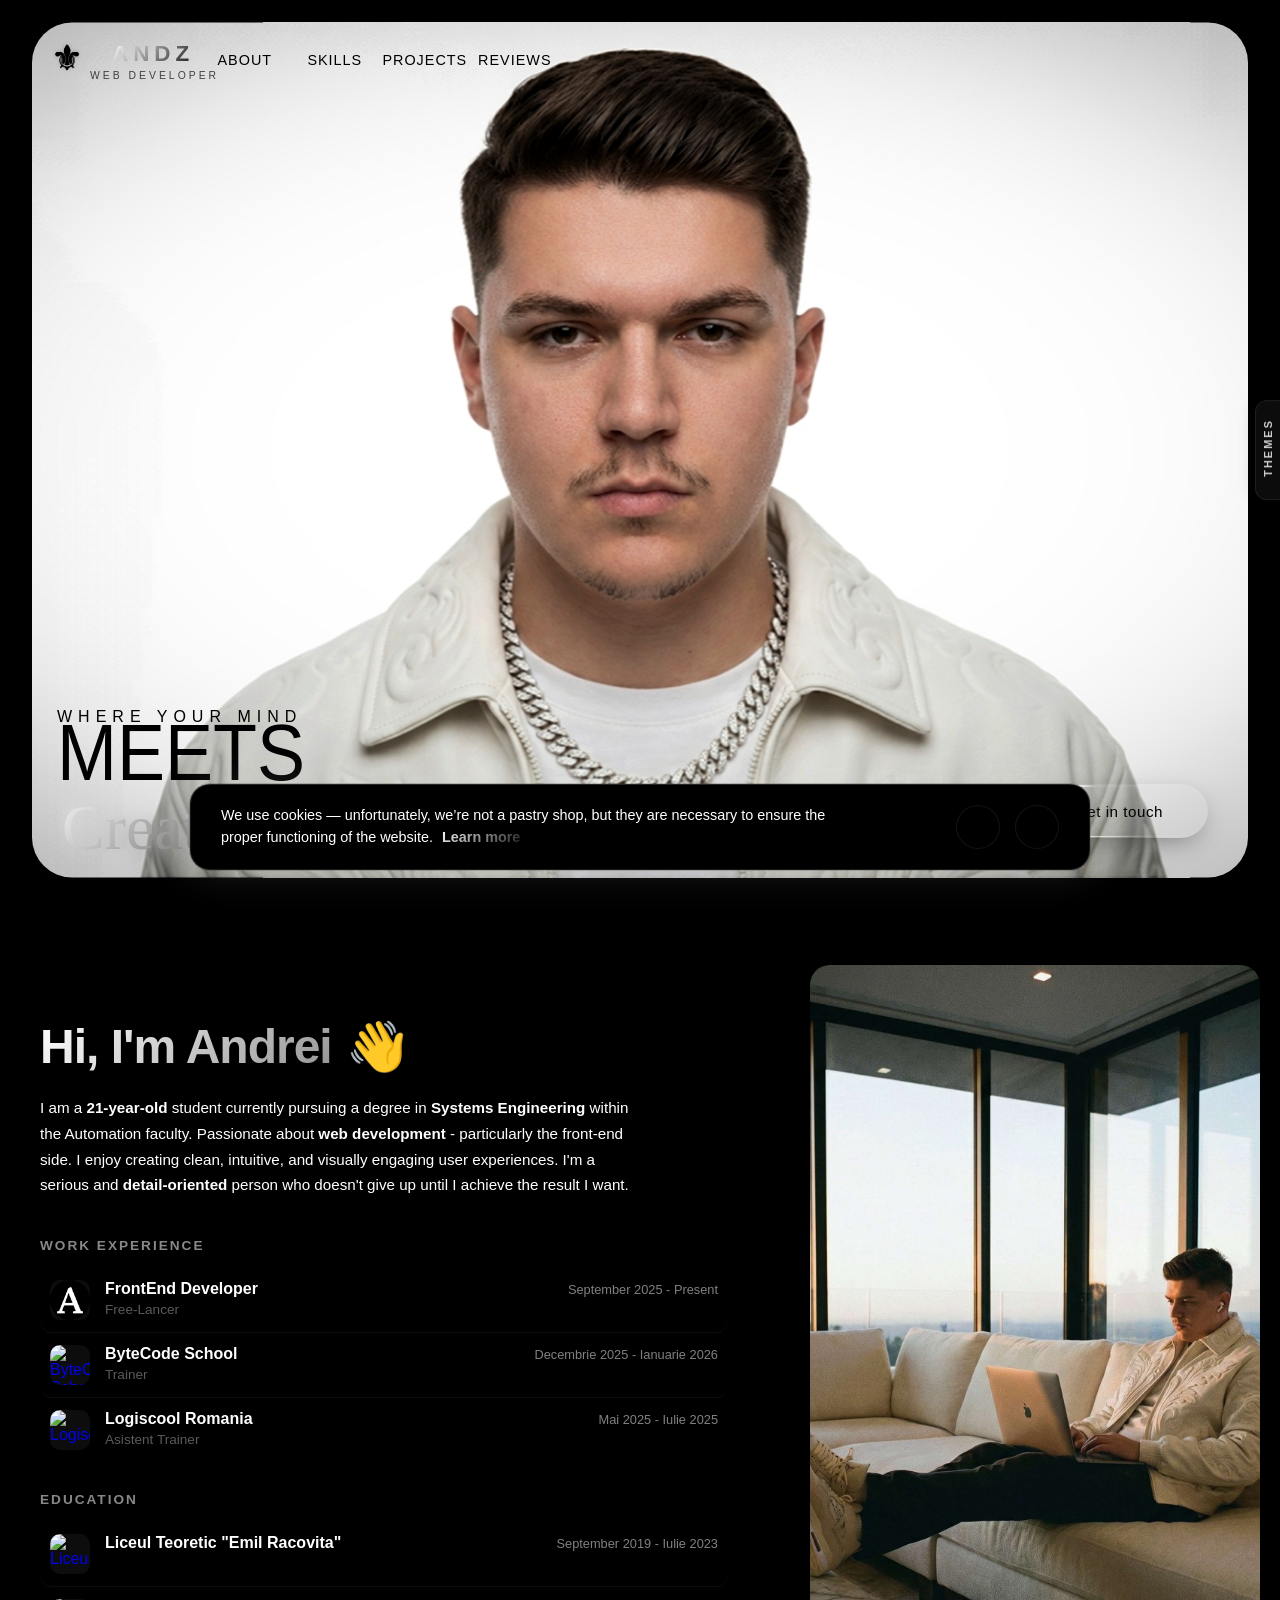
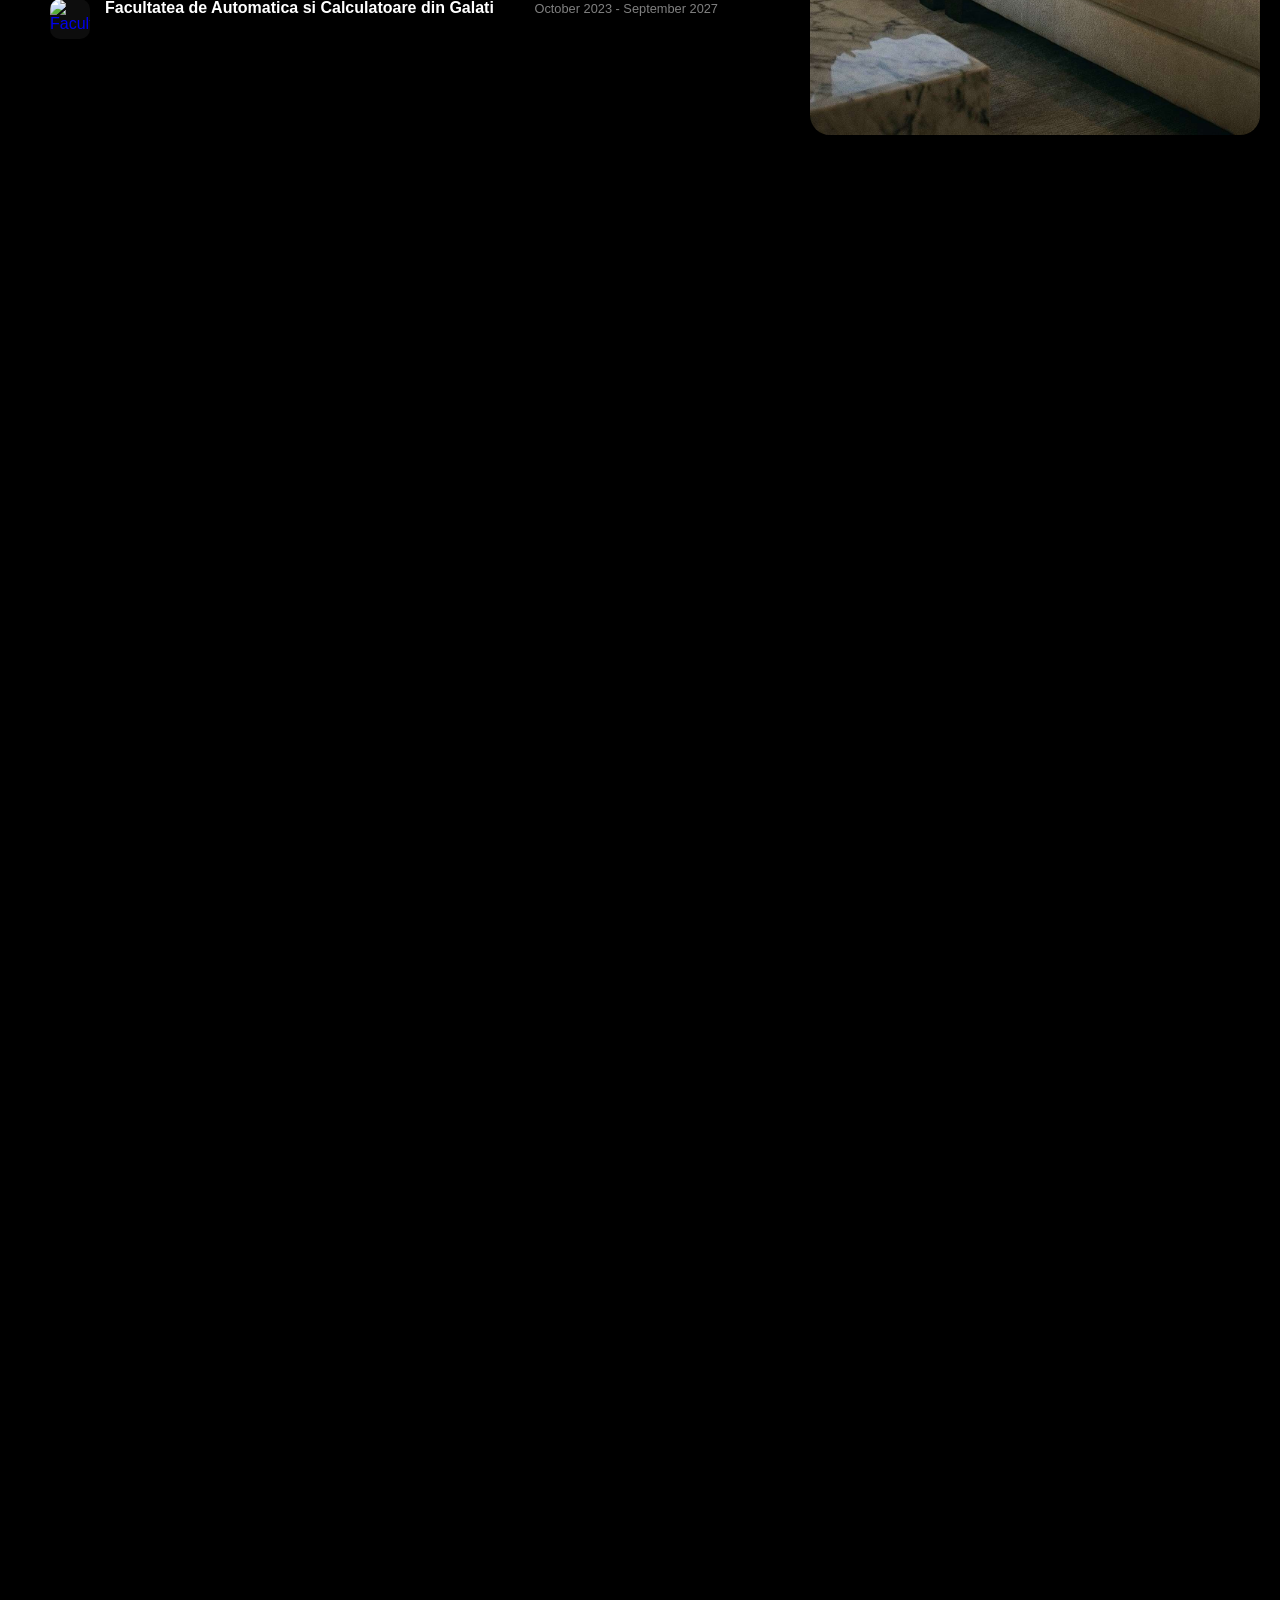
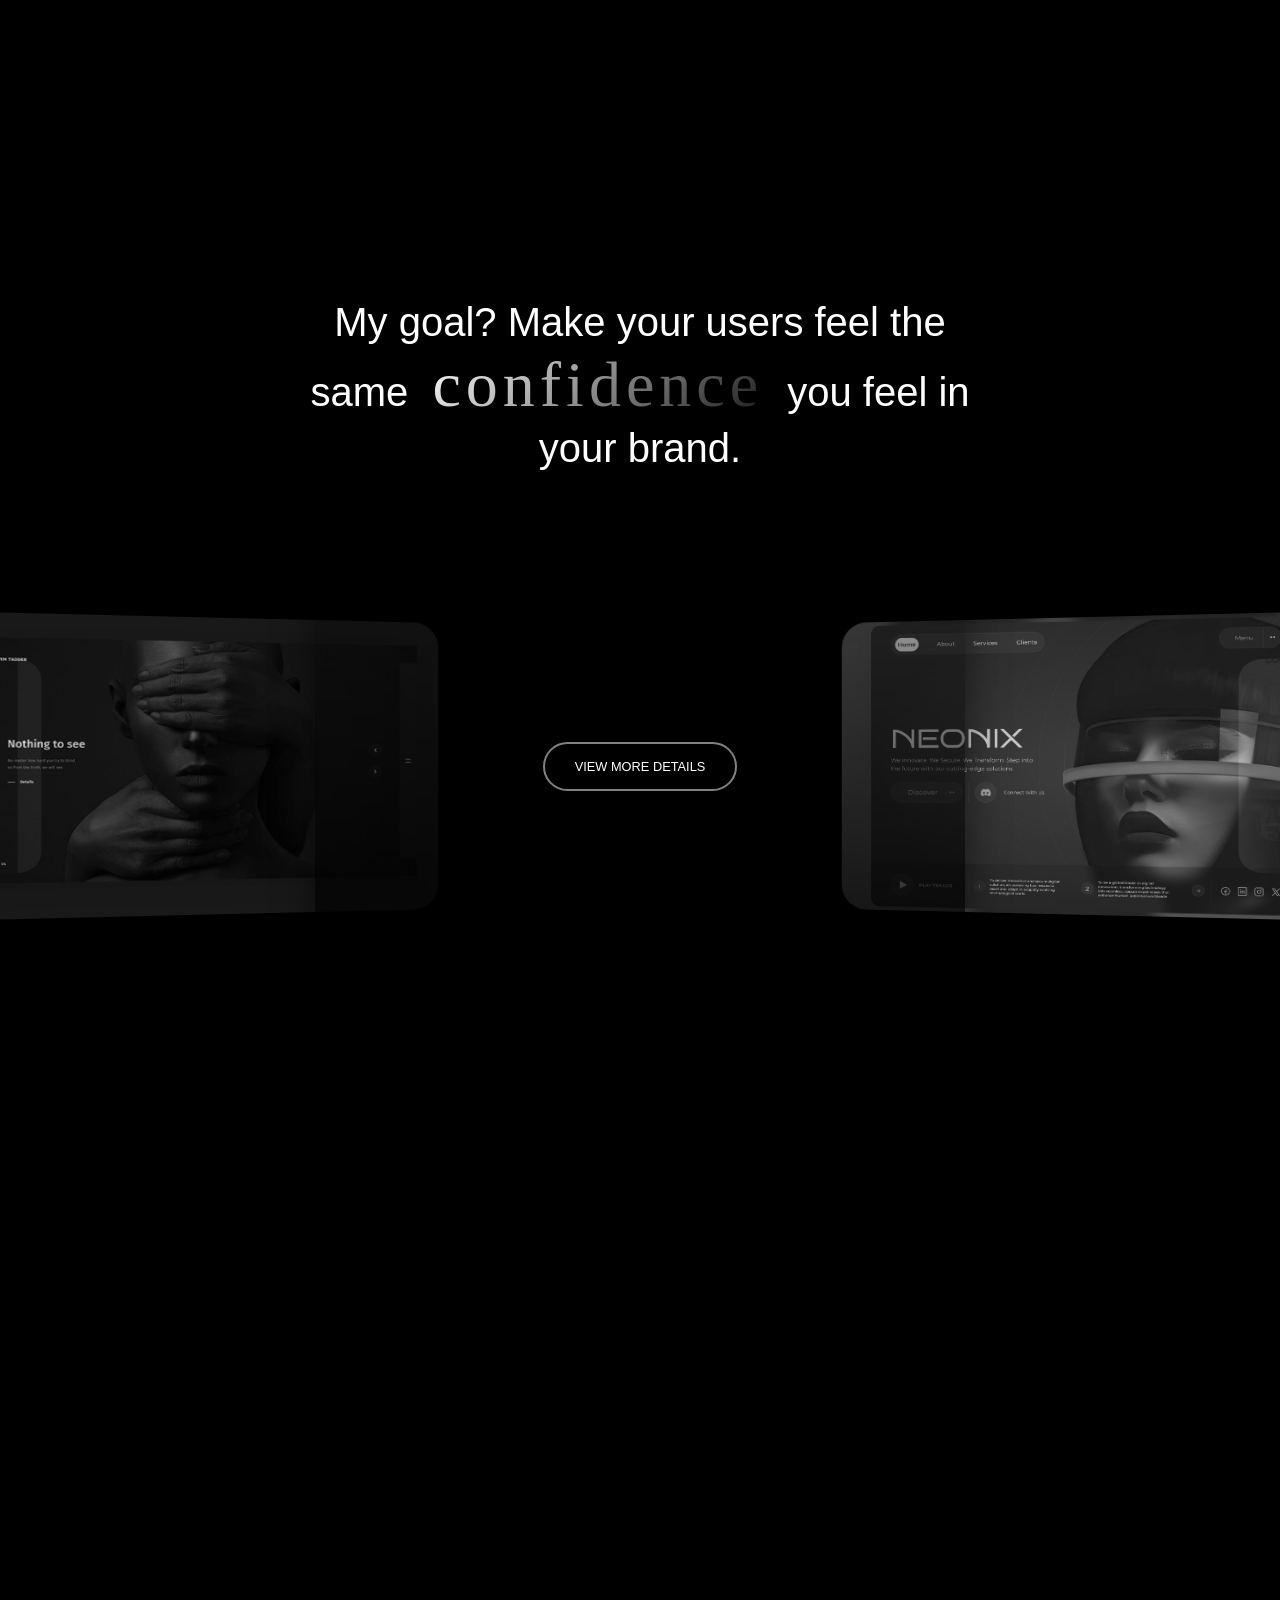
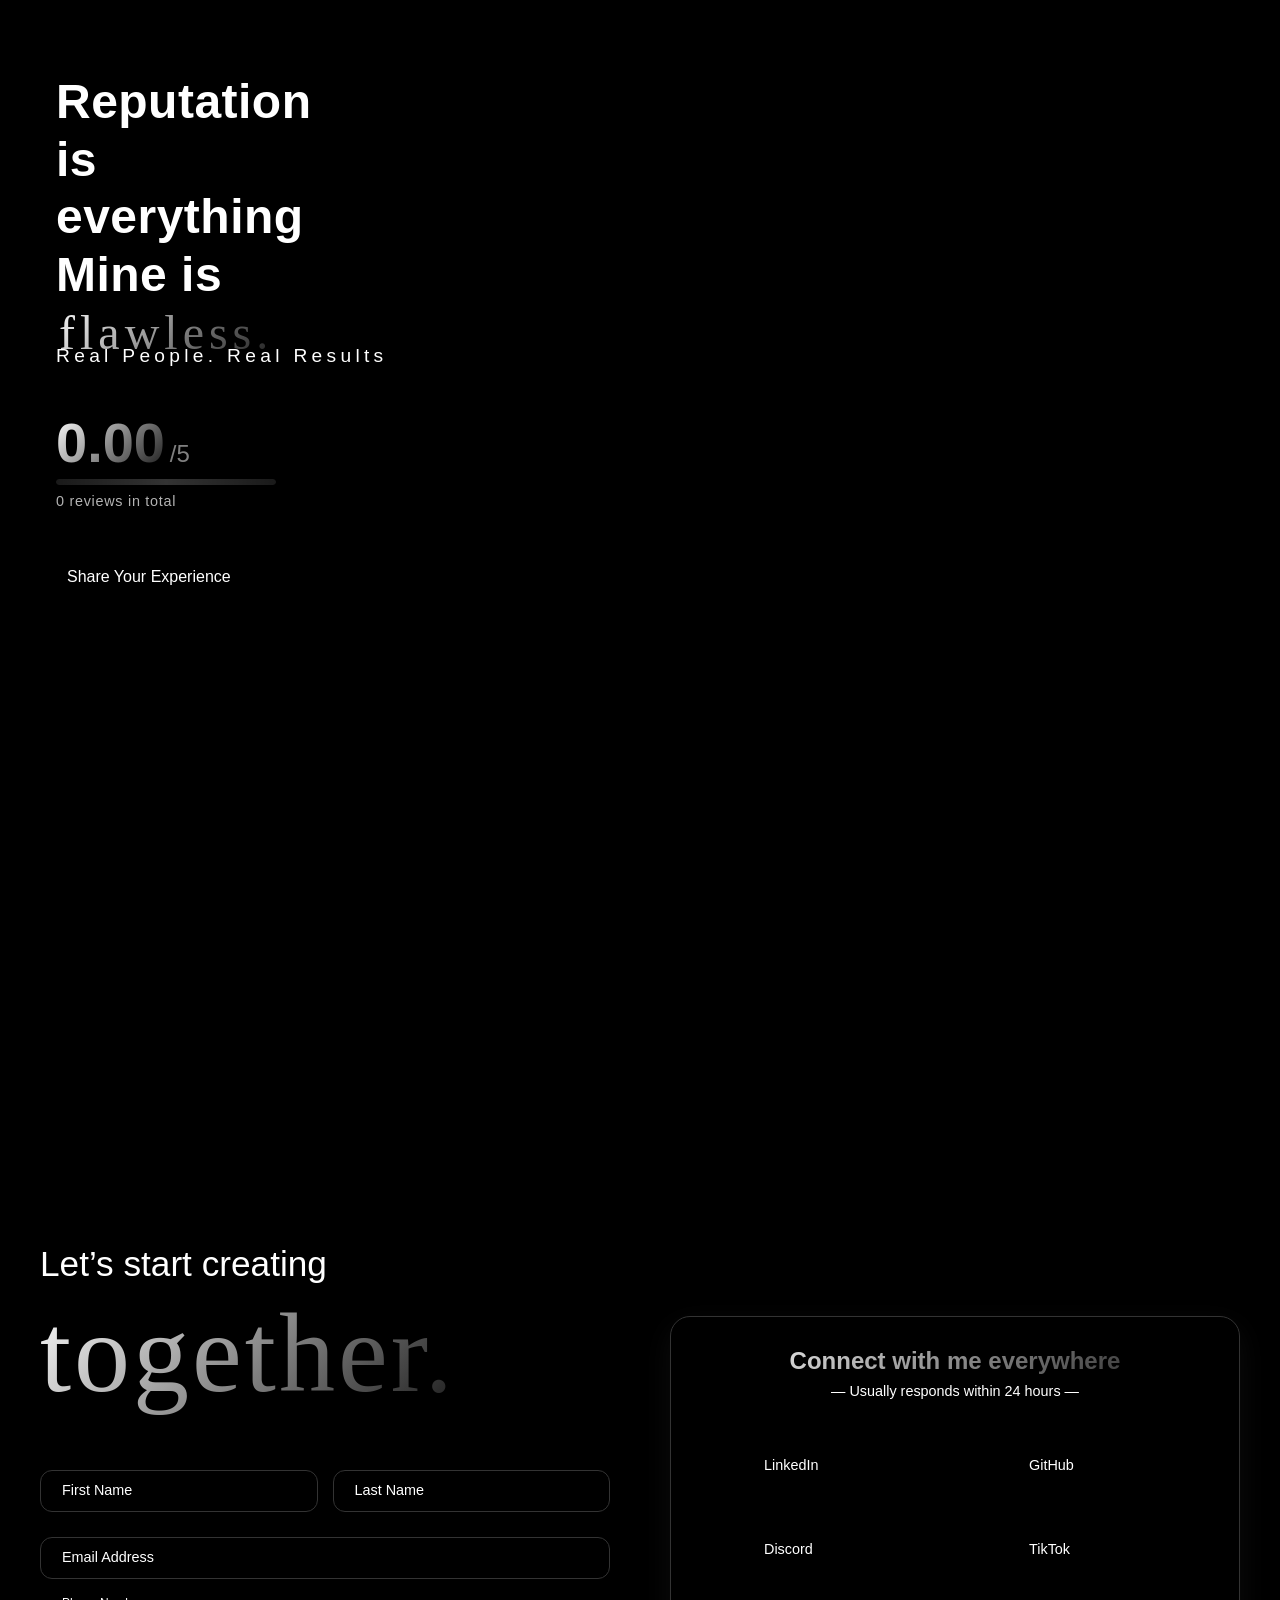
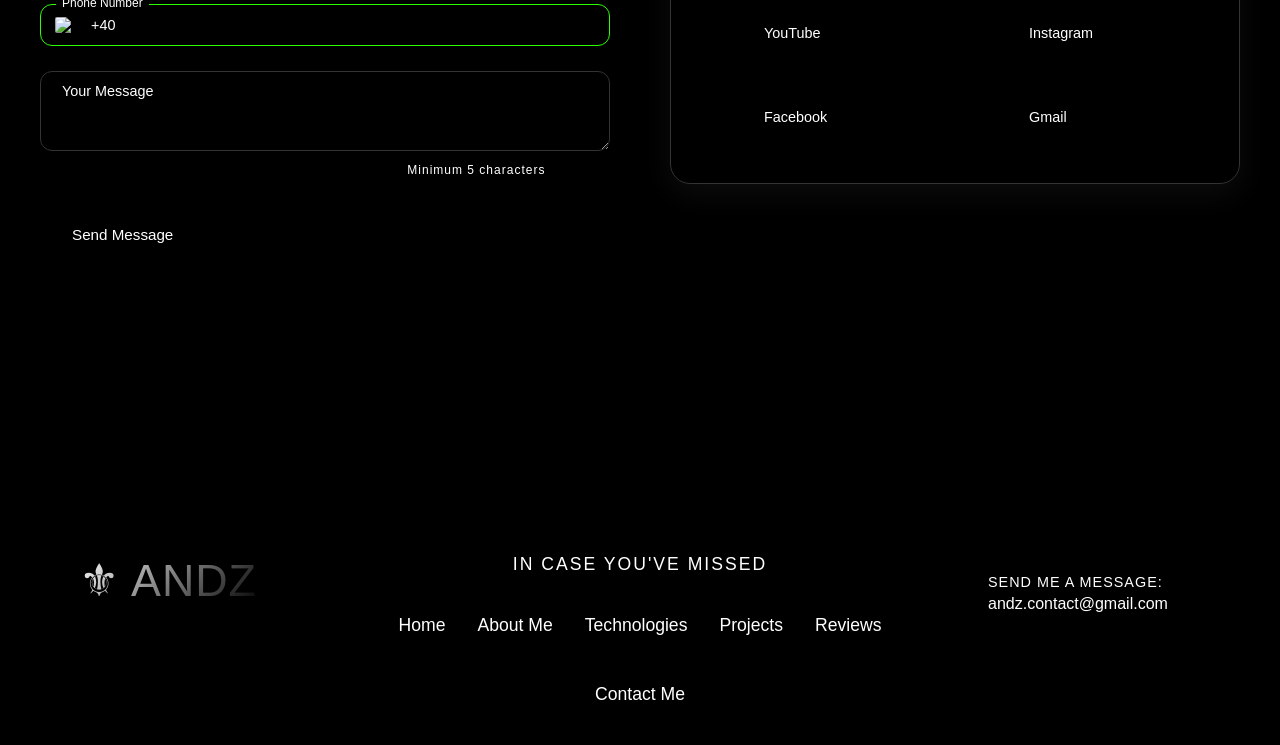
==== commit b5e4b894: "Add files via upload" ====
--- a/index.html
+++ b/index.html
@@ -1,1005 +1,1005 @@
-<!DOCTYPE html>
-<html lang="en">
-<head>
-    <meta charset="UTF-8">
-    <meta name="viewport" content="width=device-width, initial-scale=1.0">
-    <title>ANDZ</title>
-    <base href="/"> 
-    <!-- integr -->
-    <link rel="stylesheet" href="css/switch.css">
-    <link rel="stylesheet" href="css/style.css">
-    <link rel="stylesheet" href="css/about.css">
-    <link rel="stylesheet" href="css/contact.css">
-    <link rel="stylesheet" href="css/cv.css">
-    <link rel="stylesheet" href="css/home.css">
-    <link rel="stylesheet" href="css/projects.css">
-    <link rel="stylesheet" href="css/reviews.css">
-    <link rel="stylesheet" href="css/footer.css">
-    <link rel="manifest" href="https://andzcr.github.io/assets/favicon/site.webmanifest">
-    <meta name="theme-color" content="#ffffff"> <link rel="apple-touch-icon" sizes="180x180" href="https://andzcr.github.io/assets/favicon/apple-touch-icon.png">
-    <meta name="apple-mobile-web-app-capable" content="yes">
-    <meta name="apple-mobile-web-app-status-bar-style" content="black-translucent">
-    <meta name="apple-mobile-web-app-title" content="∀ N D Z">
-    <link rel="icon" type="image/png" sizes="32x32" href="https://andzcr.github.io/assets/favicon/favicon-32x32.png">
-    <link rel="icon" type="image/png" sizes="16x16" href="https://andzcr.github.io/assets/favicon/favicon-16x16.png">
-    <script src="https://cdnjs.cloudflare.com/ajax/libs/gsap/3.12.2/gsap.min.js"></script>
-    <script src="https://cdnjs.cloudflare.com/ajax/libs/gsap/3.12.2/ScrollTrigger.min.js"></script>
-</head>
-<body>
-  <header>
-    <!-- CINEMATIC NAVBAR SYSTEM -->
-    <nav class="cinematic-nav">
-        <ul class="nav-list-cine">
-            <li>
-                <a href="#about" class="cine-link">
-                    <span class="text-label">About</span>
-                    <ion-icon name="person-outline"></ion-icon>
-                </a>
-            </li>
-            <li>
-                <a href="#cv-section" class="cine-link">
-                    <span class="text-label">Skills</span>
-                    <ion-icon name="code-slash-outline"></ion-icon>
-                </a>
-            </li>
-            <li>
-                <a href="#projects" class="cine-link">
-                    <span class="text-label">Projects</span>
-                    <ion-icon name="layers-outline"></ion-icon>
-                </a>
-            </li>
-            <li>
-                <a href="#reviews" class="cine-link">
-                    <span class="text-label">Reviews</span>
-                    <ion-icon name="star-outline"></ion-icon>
-                </a>
-            </li>
-        </ul>
-    </nav>
-  </header>
-<div id="scroll-progress">
-  <span></span>
-</div>
-
-    <canvas id="snow-container"></canvas>
-
-    <div id="winter-loader">
-        <div class="mist-layer"></div>
-        <div class="got-text" id="got-message">Winter Is Coming</div>
-        <div class="got-line"></div>
-    </div>
-
-    <div id="theme-trigger" class="side-tab">
-        <span class="tab-text">THEMES</span>
-    </div>
-
-    <div id="loading-overlay">
-        <div class="loader-content">
-            <div class="fleur-wrapper">
-                <span class="fleur-ghost">⚜</span>
-                <div class="fleur-fill-container"><span class="fleur-fill">⚜</span></div>
-            </div>
-            <div class="loader-text">Good taste! Please wait<span class="dots"></span></div>
-        </div>
-    </div>
-
-    <div id="theme-drawer" class="theme-wrapper">
-        <div class="theme-panel">
-            <div class="close-btn" id="close-menu-btn">×</div>
-            
-            <!-- NEW HEADER LAYOUT -->
-            <div class="panel-header">
-                <h3>Appearance</h3>
-                
-                <div class="tabs-nav">
-                    <div class="tab-indicator" id="tab-line"></div>
-                    <button class="tab-btn active" id="btn-themes" data-target="themes">THEMES</button>
-                    <button class="tab-btn" id="btn-effects" data-target="effects">EFFECTS</button>
-                </div>
-            </div>
-
-            <div class="panel-content">
-                <!-- VIEW 1: THEMES -->
-                <div id="view-themes" class="tab-view active">
-                    <div class="theme-section">
-                        <span class="section-label">Simple Themes</span>
-                        <div class="theme-grid basic-grid">
-                            <button class="theme-btn big-card" data-theme="default">
-                                <div class="card-visual dark-visual"><div class="mini-ui"></div></div>
-                                <div class="card-info"><span class="name">Dark ⏾</span></div>
-                            </button>
-                            <button class="theme-btn big-card" data-theme="light">
-                                <div class="card-visual light-visual"><div class="mini-ui"></div></div>
-                                <div class="card-info"><span class="name">Light ☀︎</span></div>
-                            </button>
-                        </div>
-                    </div>
-                    <div class="theme-section">
-                        <span class="section-label">Color Themes</span>
-                        <div class="theme-grid collection-grid">
-                            <button class="theme-btn collection-card style-midnight" data-theme="midnight-purple"><div class="mini-window"><div class="win-sidebar"></div><div class="win-content"></div></div><div class="collection-info"><span class="col-title">Midnight Purple</span><span class="col-sub">Purple Focus</span></div></button>
-                            <button class="theme-btn collection-card style-blood" data-theme="blood-cream"><div class="mini-window"><div class="win-sidebar"></div><div class="win-content"></div></div><div class="collection-info"><span class="col-title">Blood Cream</span><span class="col-sub">Warm Contrast</span></div></button>
-                            <button class="theme-btn collection-card style-wine" data-theme="wine-cloud"><div class="mini-window"><div class="win-sidebar"></div><div class="win-content"></div></div><div class="collection-info"><span class="col-title">Wine Cloud</span><span class="col-sub">Soft & Deep</span></div></button>
-                            <button class="theme-btn collection-card style-ivory" data-theme="pure-ivory"><div class="mini-window"><div class="win-sidebar"></div><div class="win-content"></div></div><div class="collection-info"><span class="col-title">Pure Ivory</span><span class="col-sub">Clean Look</span></div></button>
-                            <button class="theme-btn collection-card style-gold" data-theme="golden-noir"><div class="mini-window"><div class="win-sidebar"></div><div class="win-content"></div></div><div class="collection-info"><span class="col-title">Golden Noir</span><span class="col-sub">Luxury Dark</span></div></button>
-                            <button class="theme-btn collection-card style-sage" data-theme="sage-aura"><div class="mini-window"><div class="win-sidebar"></div><div class="win-content"></div></div><div class="collection-info"><span class="col-title">Sage Aura</span><span class="col-sub">Calm Nature</span></div></button>
-                        </div>
-                    </div>
-                </div>
-
-                <!-- VIEW 2: EFFECTS -->
-                <div id="view-effects" class="tab-view">
-                    <div class="theme-section">
-                        <span class="section-label">Seasonal Effects</span>
-                        <button id="winter-card" class="theme-btn seasonal-card">
-                            <canvas id="btn-snow-canvas"></canvas>
-                            <div class="card-info">
-                                <span class="name">Winter Mode</span>
-                                <span class="col-sub" style="opacity: 0.7; font-size: 11px;">Cinematic Snow</span>
-                            </div>
-                            <div class="seasonal-icon">❄︎</div>
-                        </button>
-                    </div>
-                </div>
-            </div>
-        </div>
-    </div>
-
-<main>
-
-<section id="home">
-    <!-- WRAPPER BACKGROUND 95% -->
-    <div class="bg-reveal-wrapper">
-        <div class="bg-base"></div>
-        <canvas id="reveal-canvas"></canvas>
-        <div class="video-gradient-overlay"></div>
-    </div>
-
-    <div class="home-content">
-        <!-- TOP LEFT: LOGO 3D + NAME + SUBTITLE SWITCHER -->
-        <div class="top-left-brand">
-            <div class="logo-3d-wrapper">
-                <div class="logo-3d-scene">
-                    <div class="logo-3d-obj">
-                        <span class="logo-layer l1">⚜</span>
-                        <span class="logo-layer l2">⚜</span>
-                        <span class="logo-layer l3">⚜</span>
-                        <span class="logo-layer l4">⚜</span>
-                        <span class="logo-layer l5">⚜</span>
-                    </div>
-                </div>
-            </div>
-            <div class="brand-text">
-                <h1 class="brand-name">ANDZ</h1>
-                <!-- NEW SUBTITLE ROTATOR -->
-                <div class="brand-sub-rotator" id="subtitle-rotator">
-                    <span class="brand-sub-item active">BRAND DESIGNER</span>
-                    <span class="brand-sub-item">WEB DEVELOPER</span>
-                    <span class="brand-sub-item">CONTENT CREATOR</span>
-                </div>
-            </div>
-        </div>
-
-        <!-- TOP RIGHT: SOCIAL SLIDER -->
-        <div class="social-slider-container">
-            <div class="social-track">
-                <!-- ITEMS (Duplicated for infinite loop) -->
-                <!-- Set 1 -->
-                <a href="https://github.com/andzcr" target="_blank" class="social-pill"><ion-icon name="logo-github"></ion-icon><span class="social-tooltip">GitHub</span></a>
-                <a href="https://linkedin.com/in/lehadus-andrei-25a807372/" target="_blank" class="social-pill"><ion-icon name="logo-linkedin"></ion-icon><span class="social-tooltip">LinkedIn</span></a>
-                <a href="https://instagram.com/ndr.xc" target="_blank" class="social-pill"><ion-icon name="logo-instagram"></ion-icon><span class="social-tooltip">Instagram</span></a>
-                <a href="https://tiktok.com/@andrei38axc" target="_blank" class="social-pill"><ion-icon name="logo-tiktok"></ion-icon><span class="social-tooltip">TikTok</span></a>
-                <a href="mailto:andz.contact@gmail.com" class="social-pill"><ion-icon name="mail-outline"></ion-icon><span class="social-tooltip">Email</span></a>
-                <a href="https://youtube.com/@visualssamp" target="_blank" class="social-pill"><ion-icon name="logo-youtube"></ion-icon><span class="social-tooltip">YouTube</span></a>
-                <!-- Set 2 -->
-                <a href="https://github.com/andzcr" target="_blank" class="social-pill"><ion-icon name="logo-github"></ion-icon><span class="social-tooltip">GitHub</span></a>
-                <a href="https://linkedin.com/in/lehadus-andrei-25a807372/" target="_blank" class="social-pill"><ion-icon name="logo-linkedin"></ion-icon><span class="social-tooltip">LinkedIn</span></a>
-                <a href="https://instagram.com/ndr.xc" target="_blank" class="social-pill"><ion-icon name="logo-instagram"></ion-icon><span class="social-tooltip">Instagram</span></a>
-                <a href="https://tiktok.com/@andrei38axc" target="_blank" class="social-pill"><ion-icon name="logo-tiktok"></ion-icon><span class="social-tooltip">TikTok</span></a>
-                <a href="mailto:andz.contact@gmail.com" class="social-pill"><ion-icon name="mail-outline"></ion-icon><span class="social-tooltip">Email</span></a>
-                <a href="https://youtube.com/@visualssamp" target="_blank" class="social-pill"><ion-icon name="logo-youtube"></ion-icon><span class="social-tooltip">YouTube</span></a>
-            </div>
-        </div>
-
-        <!-- BOTTOM LEFT: TEXT LAYOUT (STRICT ALIGNMENT) -->
-        <div class="bottom-left-group">
-            <div class="vision-top">WHERE YOUR MIND</div>
-            <div class="vision-main-row">
-                <span class="vision-main">MEETS</span>
-                <!-- MAIN ROTATOR (BUG FIXED) -->
-                <div class="word-rotator" id="main-rotator">
-                    <span class="rotating-word active">Impossible.</span>
-                    <span class="rotating-word">Creativity.</span>
-                    <span class="rotating-word">Perfection.</span>
-                </div>
-            </div>
-        </div>
-
-        <!-- RIGHT BADGE: CONTACT -->
-        <div class="smart-badge-wrapper right">
-            <a href="#contact" class="smart-badge contact-badge">
-                <div class="badge-label">
-                    <span class="badge-text">Get in touch</span>
-                    <ion-icon name="checkmark-done-outline"></ion-icon>
-                </div>
-                <div class="badge-content">
-                    <div class="badge-abstract-bg">
-                        <div class="noise-overlay"></div>
-                        <div class="gradient-mesh"></div>
-                    </div>
-                    <div class="badge-info contact-layout">
-                        <div class="c-header"><h3 class="c-title">Let's work together.</h3></div>
-                        <div class="c-body">
-                            <div class="c-row">
-                                <div class="c-icon-circle"><ion-icon name="mail-open-outline"></ion-icon></div>
-                                <div class="c-info"><span class="c-type">Email Address</span><span class="c-value">andz.contact@gmail.com</span></div>
-                            </div>
-                            <div class="c-row">
-                                <div class="c-icon-circle"><ion-icon name="phone-portrait-outline"></ion-icon></div>
-                                <div class="c-info"><span class="c-type">Phone Number</span><span class="c-value">+40 748 594 335</span></div>
-                            </div>
-                        </div>
-                        <div class="c-footer">
-                            <div class="c-location"><span class="loc-dot"></span> Galati, RO</div>
-                            <div class="c-action-text">Go to Contact <ion-icon name="arrow-forward"></ion-icon></div>
-                        </div>
-                    </div>
-                </div>
-                <div class="magnetic-glow"></div>
-            </a>
-        </div>
-    </div>
-</section>
-
-<section id="about">
-  <div class="about-container">
-    
-    <!-- LEFT SIDE: Content -->
-    <div class="about-left-ios">
-      
-      <!-- Greeting Header -->
-      <div class="ios-header apple-reveal">
-        <h1 class="ios-title">Hi, I'm Andrei <span class="wave-emoji">👋</span></h1>
-      </div>
-
-      <!-- Description -->
-      <div class="ios-description apple-reveal" style="transition-delay: 100ms;">
-        <p>
-          I am a <span class="highlight-ios">21-year-old</span> student currently pursuing a degree in <span class="highlight-ios">Systems Engineering</span> within the Automation faculty. Passionate about <span class="highlight-ios">web development</span> - particularly the front-end side. I enjoy creating clean, intuitive, and visually engaging user experiences. I'm a serious and <span class="highlight-ios">detail-oriented</span> person who doesn't give up until I achieve the result I want.
-        </p>
-      </div>
-
-      <!-- Work Experience Section -->
-      <div class="ios-section apple-reveal" style="transition-delay: 200ms;">
-        <h3 class="ios-subtitle">Work Experience</h3>
-        
-        <div class="ios-card-group">
-          <!-- Job 1: FrontEnd -->
-          <a href="https://andzcr.github.io" target="_blank" class="ios-card">
-            <div class="ios-icon-box">
-              <img src="https://andzcr.github.io/assets/favicon/android-chrome-512x512.png" alt="Frontend Dev" class="ios-icon-img">
-            </div>
-            <div class="ios-card-content">
-              <div class="ios-card-header">
-                <span class="ios-card-title">FrontEnd Developer</span>
-                <span class="ios-card-date">September 2025 - Present</span>
-              </div>
-              <span class="ios-card-role">Free-Lancer</span>
-            </div>
-          </a>
-
-          <!-- Job 2: ByteCode (REORDERED: Moved here) -->
-          <a href="https://www.bytecodeschool.com/index.html" target="_blank" class="ios-card">
-            <div class="ios-icon-box">
-              <img src="https://encrypted-tbn0.gstatic.com/images?q=tbn:ANd9GcTn1R7jQp2qr9QdsuUGTKkAfnCSUjPgJhQGGQ&s" alt="ByteCode School" class="ios-icon-img">
-            </div>
-            <div class="ios-card-content">
-              <div class="ios-card-header">
-                <span class="ios-card-title">ByteCode School</span>
-                <span class="ios-card-date">Decembrie 2025 - Ianuarie 2026</span>
-              </div>
-              <span class="ios-card-role">Trainer</span>
-            </div>
-          </a>
-
-          <!-- Job 3: Logiscool (Moved down) -->
-          <a href="https://www.logiscool.com/ro/" target="_blank" class="ios-card">
-            <div class="ios-icon-box">
-              <img src="https://educationalliancefinland.com/sites/default/files/styles/product-cover/public/products/c1278db8-21cd-48a5-a4f0-3af4a340b7f5.png?itok=2O7ZZd3o" alt="Logiscool" class="ios-icon-img">
-            </div>
-            <div class="ios-card-content">
-              <div class="ios-card-header">
-                <span class="ios-card-title">Logiscool Romania</span>
-                <span class="ios-card-date">Mai 2025 - Iulie 2025</span>
-              </div>
-              <span class="ios-card-role">Asistent Trainer</span>
-            </div>
-          </a>
-        </div>
-      </div>
-
-      <!-- Education Section -->
-      <div class="ios-section apple-reveal" style="transition-delay: 300ms;">
-        <h3 class="ios-subtitle">Education</h3>
-
-        <div class="ios-card-group">
-          <!-- High School -->
-          <a href="https://www.racovitagalati.ro" target="_blank" class="ios-card">
-            <div class="ios-icon-box">
-               <img src="https://encrypted-tbn0.gstatic.com/images?q=tbn:ANd9GcQlqcKZz7AOzQfKQkwsxMvikljQY51G6MTDbQ&s" alt="Liceu" class="ios-icon-img">
-            </div>
-            <div class="ios-card-content">
-              <div class="ios-card-header">
-                <span class="ios-card-title">Liceul Teoretic "Emil Racovita"</span>
-                <span class="ios-card-date">September 2019 - Iulie 2023</span>
-              </div>
-            </div>
-          </a>
-
-          <!-- University -->
-          <a href="https://aciee.ugal.ro" target="_blank" class="ios-card">
-            <div class="ios-icon-box">
-              <img src="https://encrypted-tbn0.gstatic.com/images?q=tbn:ANd9GcSM9cVjBjAF1LnZWH42Wt6A2l0X7ROmlJ1f3w&s" alt="Facultate" class="ios-icon-img">
-            </div>
-            <div class="ios-card-content">
-              <div class="ios-card-header">
-                <span class="ios-card-title">Facultatea de Automatica si Calculatoare din Galati</span>
-                <span class="ios-card-date">October 2023 - September 2027</span>
-              </div>
-            </div>
-          </a>
-        </div>
-      </div>
-
-    </div>
-
-    <!-- RIGHT SIDE: Image -->
-    <div class="about-right-ios apple-reveal" style="transition-delay: 400ms;">
-      <div class="ios-image-wrapper">
-        <img src="https://andzcr.github.io/resources/photos/me.jpg" alt="Andrei Profile" class="ios-profile-img">
-        
-        <!-- Hover Mask & Qualities (New) -->
-        <div class="ios-hover-overlay">
-          <div class="ios-qualities-list">
-            <span class="ios-quality-tag">Detail-oriented</span>
-            <span class="ios-quality-tag">Serious</span>
-            <span class="ios-quality-tag">Ambitious</span>
-            <span class="ios-quality-tag">Problem Solver</span>
-          </div>
-        </div>
-
-        <!-- Notification Badge -->
-        <div class="ios-badge">
-          <ion-icon name="person-circle-outline"></ion-icon>
-          <span>That's Me</span>
-        </div>
-      </div>
-    </div>
-
-  </div>
-</section>
-
-<section id="cv-section">
-    
-    <!-- TECH SLIDER SECTION -->
-    <div class="cv-tech-section">
-        <h2>Technologies & Tools</h2>
-        <div class="cv-tech-slider-container">
-            <div class="cv-tech-slider-mask left-mask"></div>
-            <div class="cv-tech-slider-mask right-mask"></div>
-            
-            <div class="cv-tech-slider">
-                <!-- Original Items -->
-                <div class="cv-tech-item"><img src="https://cdn.jsdelivr.net/gh/devicons/devicon/icons/lua/lua-original.svg" alt="LUA"><span>LUA</span></div>
-                <div class="cv-tech-item"><img src="https://cdn.jsdelivr.net/gh/devicons/devicon/icons/python/python-original.svg" alt="Python"><span>Python</span></div>
-                <div class="cv-tech-item"><img src="https://cdn.jsdelivr.net/gh/devicons/devicon/icons/cplusplus/cplusplus-original.svg" alt="C++"><span>C++</span></div>
-                <div class="cv-tech-item"><img src="https://cdn.jsdelivr.net/gh/devicons/devicon/icons/html5/html5-original.svg" alt="HTML"><span>HTML</span></div>
-                <div class="cv-tech-item"><img src="https://cdn.jsdelivr.net/gh/devicons/devicon/icons/css3/css3-original.svg" alt="CSS"><span>CSS</span></div>
-                <div class="cv-tech-item"><img src="https://cdn.jsdelivr.net/gh/devicons/devicon/icons/javascript/javascript-original.svg" alt="JavaScript"><span>JavaScript</span></div>
-                <div class="cv-tech-item"><img src="https://cdn.jsdelivr.net/gh/devicons/devicon/icons/firebase/firebase-plain.svg" alt="Firebase"><span>Firebase</span></div>
-                <div class="cv-tech-item"><img src="https://cdn.jsdelivr.net/gh/devicons/devicon/icons/react/react-original.svg" alt="React.js"><span>React.js</span></div>
-                <div class="cv-tech-item"><img src="https://cdn.jsdelivr.net/gh/devicons/devicon/icons/github/github-original.svg" alt="GitHub"><span>GitHub</span></div>
-                <div class="cv-tech-item"><img src="https://cdn-icons-png.flaticon.com/512/5968/5968705.png" alt="Figma"><span>Figma</span></div>
-                <div class="cv-tech-item"><img src="https://cdn-icons-png.flaticon.com/512/5968/5968472.png" alt="DaVinci Resolve"><span>DaVinci Resolve</span></div>
-                <div class="cv-tech-item"><img src="https://cdn.jsdelivr.net/gh/devicons/devicon/icons/photoshop/photoshop-plain.svg" alt="Photoshop"><span>Photoshop</span></div>
-                <div class="cv-tech-item"><img src="https://cdn.jsdelivr.net/gh/devicons/devicon/icons/illustrator/illustrator-plain.svg" alt="Adobe Illustrator"><span>Adobe Illustrator</span></div>
-                <div class="cv-tech-item"><img src="https://cdn.jsdelivr.net/gh/devicons/devicon/icons/premierepro/premierepro-plain.svg" alt="Premiere Pro"><span>Premiere Pro</span></div>
-                
-                <!-- Duplicates for Loop -->
-                <div class="cv-tech-item"><img src="https://cdn.jsdelivr.net/gh/devicons/devicon/icons/lua/lua-original.svg" alt="LUA"><span>LUA</span></div>
-                <div class="cv-tech-item"><img src="https://cdn.jsdelivr.net/gh/devicons/devicon/icons/python/python-original.svg" alt="Python"><span>Python</span></div>
-                <div class="cv-tech-item"><img src="https://cdn.jsdelivr.net/gh/devicons/devicon/icons/cplusplus/cplusplus-original.svg" alt="C++"><span>C++</span></div>
-                <div class="cv-tech-item"><img src="https://cdn.jsdelivr.net/gh/devicons/devicon/icons/html5/html5-original.svg" alt="HTML"><span>HTML</span></div>
-            </div>
-        </div>
-    </div>
-
-    <!-- NEW BRANDS SECTION -->
-    <div class="brands-section">
-        <h2 class="brands-title">Why Brands Keep <br><span class="brands-subtitle">Coming Back.</span></h2>
-        
-        <div class="brands-grid">
-            
-            <!-- Card 01 -->
-            <div class="brand-card">
-                <div class="brand-card-texture"></div>
-                <div class="card-spotlight"></div>
-                <span class="card-number-bg">01</span>
-                
-                <div class="card-content-wrapper">
-                    <div class="card-icon">
-                        <!-- Dollar Icon SVG (Refined) -->
-                        <svg viewBox="0 0 24 24" xmlns="http://www.w3.org/2000/svg"><path d="M12 2C6.48 2 2 6.48 2 12s4.48 10 10 10 10-4.48 10-10S17.52 2 12 2zm1.41 16.09V20h-2.67v-1.93c-1.71-.36-3.11-1.54-3.46-3.26l1.86-.53c.12.76.62 1.34 1.6 1.34 1.1 0 1.7-.56 1.7-1.4 0-.81-.66-1.28-1.92-1.58-1.85-.43-2.73-1.42-2.73-2.67 0-1.41 1.05-2.52 2.95-2.88V5h2.67v1.88c1.37.25 2.53 1.13 2.93 2.62l-1.84.53c-.15-.55-.63-1.23-1.63-1.23-1.01 0-1.53.54-1.53 1.25 0 .76.67 1.18 2.01 1.5 1.94.46 2.65 1.52 2.65 2.72 0 1.53-1.11 2.66-3.03 2.82z"/></svg>
-                    </div>
-                    <div class="card-text">
-                        <h3>Design that convert</h3>
-                        <p>Built for today, flexible for what's next. A timeless approach to modern challenges.</p>
-                    </div>
-                </div>
-            </div>
-
-            <!-- Card 02 -->
-            <div class="brand-card">
-                <div class="brand-card-texture"></div>
-                <div class="card-spotlight"></div>
-                <span class="card-number-bg">02</span>
-                
-                <div class="card-content-wrapper">
-                    <div class="card-icon">
-                        <!-- Key Icon SVG -->
-                        <svg viewBox="0 0 24 24" xmlns="http://www.w3.org/2000/svg"><path d="M12.65 10C11.83 7.67 9.61 6 7 6c-3.31 0-6 2.69-6 6s2.69 6 6 6c2.61 0 4.83-1.67 5.65-4H17v4h4v-4h2v-4H12.65zM7 14c-1.1 0-2-.9-2-2s.9-2 2-2 2 .9 2 2-.9 2-2 2z"/></svg>
-                    </div>
-                    <div class="card-text">
-                        <h3>Thoughtful, not trendy.</h3>
-                        <p>My work is grounded in purpose, not passing fads. Strategy first, pixels second.</p>
-                    </div>
-                </div>
-            </div>
-
-            <!-- Card 03 -->
-            <div class="brand-card">
-                <div class="brand-card-texture"></div>
-                <div class="card-spotlight"></div>
-                <span class="card-number-bg">03</span>
-                
-                <div class="card-content-wrapper">
-                    <div class="card-icon">
-                        <!-- Lightning/Energy Icon SVG -->
-                        <svg viewBox="0 0 24 24" xmlns="http://www.w3.org/2000/svg"><path d="M7 2v11h3v9l7-12h-4l4-8z"/></svg>
-                    </div>
-                    <div class="card-text">
-                        <h3>Fast without the fuss</h3>
-                        <p>A streamlined process. Quick, clean & no chaos. Efficiency in every delivery.</p>
-                    </div>
-                </div>
-            </div>
-
-        </div>
-    </div>
-
-</section>
-
-<section id="projects">
-  <div class="projects-container">
-    <div class="projects-header">
-      <h2 class="projects-title">My goal? Make your users feel the <br>same <span class="confidence">confidence</span> you feel in <br>your brand.</h2>
-    </div>
-      
-      <div class="projects-display">
-        <div class="projects-gallery">
-          </div>
-      </div>
-    </div>
-  </div>
-  
-  <div class="project-modal" id="projectsModal">
-    <div class="modal-header">
-      <button class="back-btn" id="projectsBackBtn">
-        <ion-icon name="arrow-back"></ion-icon>
-        <span class="back-text">Go back</span>
-      </button>
-      
-      <button class="contact-btn" id="projectsContactBtn">
-        <span class="contact-text">Seen enough? Contact me now</span>
-        <ion-icon name="call"></ion-icon>
-      </button>
-    </div>
-    
-    <div class="modal-content">
-      <h2 class="modal-title">UI/UX Design Projects</h2>
-      <div class="title-divider"></div>
-      
-      <div class="project-details">
-        <div class="project-gallery">
-          <div class="gallery-container">
-            <button class="slide-btn prev-btn" id="projectsPrevBtn">
-              <ion-icon name="chevron-back"></ion-icon>
-            </button>
-            
-            <div class="gallery-slides" id="projectsGallerySlides">
-              </div>
-            
-            <button class="slide-btn next-btn" id="projectsNextBtn">
-              <ion-icon name="chevron-forward"></ion-icon>
-            </button>
-          </div>
-        </div>
-        
-        <div class="project-info">
-          <h3 class="project-name" id="projectsProjectName">Website Template 1</h3>
-          <div class="project-description">
-            <p id="projectsDescription">This project showcases a modern, responsive website with cutting-edge features designed to enhance user experience and drive engagement. Built with the latest technologies and frameworks, it provides a seamless experience across all devices and platforms.</p>
-            <ul class="key-features" id="projectsKeyFeatures">
-              <li>
-                <ion-icon name="checkmark-circle"></ion-icon>
-                <span class="feature-text">Advanced User Registration System</span>
-              </li>
-              <li>
-                <ion-icon name="checkmark-circle"></ion-icon>
-                <span class="feature-text">Interactive Review & Rating System</span>
-              </li>
-              <li>
-                <ion-icon name="checkmark-circle"></ion-icon>
-                <span class="feature-text">Real-time Chat Functionality</span>
-              </li>
-              <li>
-                <ion-icon name="checkmark-circle"></ion-icon>
-                <span class="feature-text">Payment Integration System</span>
-              </li>
-              <li>
-                <ion-icon name="checkmark-circle"></ion-icon>
-                <span class="feature-text">Advanced Analytics Dashboard</span>
-              </li>
-            </ul>
-          </div>
-        </div>
-      </div>
-      
-      <div class="divider-section">
-        <div class="divider-line"></div>
-        <div class="divider-text">
-          <span>Want to see more? Check these out</span>
-          <ion-icon name="chevron-down"></ion-icon>
-        </div>
-      </div>
-      
-      <div class="related-projects" id="projectsRelatedProjects">
-      </div>
-    </div>
-  </div>
-</section>
-
-<section id="reviews">
-  <div class="reviews-container">
-    <div class="reviews-left">
-      <div class="reviews-content">
-        <h1 class="reviews-title">
-          Reputation is everything <br>
-          Mine is <span class="flawless">flawless.</span>
-        </h1>
-        <p class="reviews-subtitle">Real People. Real Results</p>
-        
-        <div class="stats-container">
-          <div class="avg-rating">
-            <div class="rating-display">
-              <span class="rating-number" id="avg-rating-value">0.00</span>
-              <span class="rating-max">/5</span>
-            </div>
-            <div class="rating-bar">
-              <div class="rating-fill" id="rating-fill"></div>
-            </div>
-            <div class="total-votes" id="total-votes">0 reviews in total</div>
-          </div>
-        </div>
-        
-        <button class="submit-review-btn" id="open-form-btn">
-          <span>Share Your Experience</span>
-          <ion-icon name="chatbubble-ellipses-outline"></ion-icon>
-        </button>
-      </div>
-    </div>
-    <div class="reviews-right">
-      <div class="mask top-mask"></div>
-      <div class="mask bottom-mask"></div>
-      
-      <div class="reviews-slider">
-        <div class="review-column column-1"></div>
-        <div class="review-column column-2"></div>
-        <div class="review-column column-3"></div>
-      </div>
-    </div>
-  </div>
-  
-  <div class="review-form-overlay" id="review-form">
-    <div class="form-header">
-      <button class="back-btn" id="back-btn">
-        <ion-icon name="arrow-back-outline"></ion-icon>
-        <span class="back-text">Go Back</span>
-      </button>
-      <button class="submit-form-btn" id="submit-form-btn">
-        <span class="submit-text">Submit Review</span>
-        <ion-icon name="checkmark-outline"></ion-icon>
-      </button>
-    </div>
-    
-    <div class="form-layout">
-      <div class="form-side">
-        <div class="form-content">
-          <h2 class="form-title">Share Your Experience</h2>
-          
-          <form class="review-form" id="reviewForm">
-            <div class="form-section">
-              <div class="input-container">
-                <input type="text" id="fullName" name="fullName" required>
-                <label for="fullName" class="floating-label">Your Name</label>
-                <div class="input-glow"></div>
-              </div>
-            </div>
-            <div class="form-section">
-              <label class="section-label">Gender</label>
-              <div class="gender-options">
-                <label class="gender-option">
-                  <input type="radio" name="gender" value="male">
-                  <div class="option-content">
-                    <ion-icon name="male" class="option-icon"></ion-icon>
-                    <span class="option-text">Male</span>
-                  </div>
-                  <div class="selection-glow"></div>
-                </label>
-                <label class="gender-option">
-                  <input type="radio" name="gender" value="female">
-                  <div class="option-content">
-                    <ion-icon name="female" class="option-icon"></ion-icon>
-                    <span class="option-text">Female</span>
-                  </div>
-                  <div class="selection-glow"></div>
-                </label>
-              </div>
-            </div>
-            <div class="form-section">
-              <label class="section-label">Service Used</label>
-              <div class="service-options">
-                <label class="service-option">
-                  <input type="radio" name="service" value="Web Development">
-                  <div class="option-content">
-                    <ion-icon name="code-slash-outline" class="option-icon"></ion-icon>
-                    <span class="option-text">Web Development</span>
-                  </div>
-                  <div class="selection-glow"></div>
-                </label>
-                <label class="service-option">
-                  <input type="radio" name="service" value="Brand Design">
-                  <div class="option-content">
-                    <ion-icon name="color-palette-outline" class="option-icon"></ion-icon>
-                    <span class="option-text">Brand Design</span>
-                  </div>
-                  <div class="selection-glow"></div>
-                </label>
-                <label class="service-option">
-                  <input type="radio" name="service" value="Video Editing">
-                  <div class="option-content">
-                    <ion-icon name="videocam-outline" class="option-icon"></ion-icon>
-                    <span class="option-text">Video Editing</span>
-                  </div>
-                  <div class="selection-glow"></div>
-                </label>
-              </div>
-            </div>
-            <div class="form-section">
-              <label class="section-label">Your Rating</label>
-              <div class="rating-slider-container">
-                <div class="slider-wrapper">
-                  <input type="range" id="rating-slider" class="rating-slider" 
-                         min="1" max="5" step="1" value="3">
-                  <div class="slider-track">
-                    <div class="slider-fill" id="slider-fill"></div>
-                  </div>
-                  <div class="slider-thumb"></div>
-                </div>
-                <div class="rating-feedback" id="rating-feedback">
-                  Good - Glad you had a decent experience
-                </div>
-              </div>
-            </div>
-            <div class="form-section">
-              <div class="input-container">
-                <textarea id="message" name="message" maxlength="50" required></textarea>
-                <label for="message" class="floating-label">Your Message (max 50 characters)</label>
-                <div class="input-glow"></div>
-                <div class="char-count">0/50</div>
-              </div>
-            </div>
-          </form>
-        </div>
-      </div>
-      <div class="preview-side">
-        <div class="preview-content">
-          <h3 class="preview-title">Live Preview</h3>
-          <div class="live-preview-card" id="live-preview">
-            <div class="preview-header">
-              <div class="preview-avatar" id="preview-avatar">
-                <span id="preview-initials">?</span>
-              </div>
-              <div class="preview-user-info">
-                <div class="preview-name" id="preview-name">Your Name</div>
-                <div class="preview-date">Just now • <span class="verified-badge">Verified</span></div>
-              </div>
-            </div>
-            <div class="preview-message" id="preview-message">
-              Your message will appear here...
-            </div>
-            <div class="preview-footer">
-              <div class="preview-rating" id="preview-rating">
-              </div>
-              <div class="preview-service" id="preview-service">
-              </div>
-            </div>
-          </div>
-        </div>
-      </div>
-    </div>
-  </div>
-  <div class="notification-top" id="notification">
-    <div class="notification-content">
-      <ion-icon name="checkmark-circle" class="notification-icon"></ion-icon>
-      <span class="notification-text">Review submitted successfully!</span>
-    </div>
-  </div>
-</section>
-
-<section id="contact">
-  <div class="contact-container">
-    <div class="contact-left">
-      <div class="contact-title">
-        <h2>Let’s start creating<br><span class="answers">together.</span></h2>
-      </div>
-      
-      <div class="contact-form-container">
-        <form id="contact-form" class="contact-form">
-          <div class="form-row">
-            <div class="form-group">
-              <input type="text" id="firstName" name="firstName" required pattern="[A-Za-z]+" title="Only letters are allowed (no spaces)">
-              <label for="firstName">First Name</label>
-              <div class="input-checkmark"></div>
-            </div>
-            <div class="form-group">
-              <input type="text" id="lastName" name="lastName" required pattern="[A-Za-z]+" title="Only letters are allowed (no spaces)">
-              <label for="lastName">Last Name</label>
-              <div class="input-checkmark"></div>
-            </div>
-          </div>
-          
-          <div class="form-group">
-            <input type="email" id="email" name="email" required>
-            <label for="email">Email Address</label>
-            <div class="input-checkmark"></div>
-          </div>
-          
-          <div class="form-group phone-input-container">
-            <div class="phone-dropdown-wrapper">
-              <button type="button" class="phone-dropdown-trigger">
-                <div class="selected-country">
-                  <div class="country-flag">
-                    <img src="https://flagcdn.com/ro.svg" alt="Romania" class="flag-img">
-                  </div>
-                  <ion-icon name="chevron-down-outline" class="dropdown-icon"></ion-icon>
-                </div>
-              </button>
-              
-              <div class="countries-dropdown">
-                <div class="dropdown-search">
-                  <input type="text" placeholder="Search country..." class="search-input">
-                  <ion-icon name="search-outline"></ion-icon>
-                </div>
-                <div class="countries-list">
-                  </div>
-              </div>
-            </div>
-            
-            <input type="tel" id="phone" name="phone" required placeholder=" " autocomplete="tel" maxlength="20">
-            <label for="phone">Phone Number</label>
-            <div class="input-checkmark"></div>
-            <div class="phone-length-info"></div>
-          </div>
-          
-          <div class="form-group">
-            <textarea id="message" name="message" rows="3" required minlength="5"></textarea>
-            <label for="message">Your Message</label>
-            <div class="input-checkmark textarea-checkmark"></div>
-            <div class="message-length-info">
-              <span class="message-minimum">Minimum 5 characters</span>
-            </div>
-          </div>
-          
-          <button type="submit" class="submit-btn">
-            <span>Send Message</span>
-            <ion-icon name="paper-plane-outline"></ion-icon>
-          </button>
-        </form>
-      </div>
-    </div>
-    <div class="contact-right">
-      <div class="socials-section">
-        <div class="socials-header">
-          <h3>Connect with me everywhere</h3>
-          <p>— Usually responds within 24 hours —</p>
-        </div>
-        
-        <div class="socials-grid">
-          <a href="https://linkedin.com/in/lehadus-andrei-25a807372/" class="social-item" target="_blank" data-platform="linkedin">
-            <div class="social-icon">
-              <ion-icon name="logo-linkedin"></ion-icon>
-            </div>
-            <span class="social-name">LinkedIn</span>
-          </a>
-          
-          <a href="https://github.com/andzcr" class="social-item" target="_blank" data-platform="github">
-            <div class="social-icon">
-              <ion-icon name="logo-github"></ion-icon>
-            </div>
-            <span class="social-name">GitHub</span>
-          </a>
-          
-          <a href="https://discord.com/users/andz7z" class="social-item" target="_blank" data-platform="discord">
-            <div class="social-icon">
-              <ion-icon name="logo-discord"></ion-icon>
-            </div>
-            <span class="social-name">Discord</span>
-          </a>
-          
-          <a href="https://tiktok.com/@andrei38axc" class="social-item" target="_blank" data-platform="tiktok">
-            <div class="social-icon">
-              <ion-icon name="logo-tiktok"></ion-icon>
-            </div>
-            <span class="social-name">TikTok</span>
-          </a>
-          
-          <a href="https://youtube.com/@visualssamp" class="social-item" target="_blank" data-platform="youtube">
-            <div class="social-icon">
-              <ion-icon name="logo-youtube"></ion-icon>
-            </div>
-            <span class="social-name">YouTube</span>
-          </a>
-          
-          <a href="https://instagram.com/ndr.xc" class="social-item" target="_blank" data-platform="instagram">
-            <div class="social-icon">
-              <ion-icon name="logo-instagram"></ion-icon>
-            </div>
-            <span class="social-name">Instagram</span>
-          </a>
-          
-          <a href="https://facebook.com/acabcristian" class="social-item" target="_blank" data-platform="facebook">
-            <div class="social-icon">
-              <ion-icon name="logo-facebook"></ion-icon>
-            </div>
-            <span class="social-name">Facebook</span>
-          </a>
-          
-          <a href="mailto:lehadus04@gmail.com" class="social-item" data-platform="gmail">
-            <div class="social-icon">
-              <ion-icon name="mail-outline"></ion-icon>
-            </div>
-            <span class="social-name">Gmail</span>
-          </a>
-        </div>
-      </div>
-    </div>
-  </div>
-</section>
-
-<footer class="main-footer">
-    <div class="footer-container">
-        <!-- Partea stângă - Logo -->
-        <div class="footer-left">
-            <div class="footer-logo">
-                ⚜ ANDZ
-            </div>
-        </div>
-
-        <!-- Partea centrală - Navigare -->
-        <div class="footer-center">
-            <div class="footer-heading">In case you've missed</div>
-            <nav class="footer-nav">
-                <ul class="nav-list">
-                    <li class="nav-item">
-                        <a href="#home" class="nav-link" data-section="home">
-                            <span class="link-text">Home</span>
-                            <span class="link-underline"></span>
-                        </a>
-                    </li>
-                    <li class="nav-item">
-                        <a href="#about" class="nav-link" data-section="about">
-                            <span class="link-text">About Me</span>
-                            <span class="link-underline"></span>
-                        </a>
-                    </li>
-                    <li class="nav-item">
-                        <a href="#cv-section" class="nav-link" data-section="technologies">
-                            <span class="link-text">Technologies</span>
-                            <span class="link-underline"></span>
-                        </a>
-                    </li>
-                    <li class="nav-item">
-                        <a href="#projects" class="nav-link" data-section="projects">
-                            <span class="link-text">Projects</span>
-                            <span class="link-underline"></span>
-                        </a>
-                    </li>
-                    <li class="nav-item">
-                        <a href="#reviews" class="nav-link" data-section="reviews">
-                            <span class="link-text">Reviews</span>
-                            <span class="link-underline"></span>
-                        </a>
-                    </li>
-                    <li class="nav-item">
-                        <a href="#contact" class="nav-link" data-section="contact">
-                            <span class="link-text">Contact Me</span>
-                            <span class="link-underline"></span>
-                        </a>
-                    </li>
-                </ul>
-            </nav>
-        </div>
-
-        <!-- Partea dreaptă - Contact -->
-        <div class="footer-right">
-            <div class="contact-info">
-                <div class="contact-item">
-                    <div class="contact-icon">
-                        <ion-icon name="mail-outline"></ion-icon>
-                    </div>
-                    <div class="contact-details">
-                        <div class="contact-label">Send me a message:</div>
-                        <a href="mailto:andz.contact@gmail.com" class="contact-value">andz.contact@gmail.com</a>
-                    </div>
-                </div>
-            </div>
-        </div>
-    </div>
-</footer>
-
-<!-- notificare cookies -->
-<div class="cookie-notification" id="cookie-notification">
-    <div class="cookie-content">
-        <div class="cookie-left">
-            <p class="cookie-text">
-                We use cookies — unfortunately, we’re not a pastry shop, but they are necessary to ensure the proper functioning of the website. 
-                <a href="https://www.cookiesandyou.com/" target="_blank" class="cookie-learn-more">Learn more</a>
-            </p>
-        </div>
-        
-        <div class="cookie-actions">
-            <button class="cookie-btn btn-accept" id="cookie-accept">
-                <div class="icon-container">
-                    <ion-icon name="checkmark-outline"></ion-icon>
-                </div>
-                <span class="btn-text">Accept</span>
-            </button>
-
-            <button class="cookie-btn btn-refuse" id="cookie-refuse">
-                <div class="icon-container">
-                    <ion-icon name="close-outline"></ion-icon>
-                </div>
-                <span class="btn-text">Decline</span>
-            </button>
-        </div>
-    </div>
-</div>
-</main>
-
-    <!-- scripts -->
-    <script src="https://www.gstatic.com/firebasejs/9.22.2/firebase-app-compat.js"></script>
-    <script src="https://www.gstatic.com/firebasejs/9.22.2/firebase-firestore-compat.js"></script>
-    <script type="module" src="https://unpkg.com/ionicons@7.1.0/dist/ionicons/ionicons.esm.js"></script>
-    <script nomodule src="https://unpkg.com/ionicons@7.1.0/dist/ionicons/ionicons.js"></script>
-    <script src="js/main.js"></script>
-    <script src="js/about.js"></script>
-    <script src="js/contact.js"></script>
-    <script src="js/cv.js"></script>
-    <script src="js/home.js"></script>
-    <script src="js/reviews.js"></script>
-    <script src="js/projects.js"></script>
-    <script src="js/footer.js"></script>
-    <script src="js/switch.js"></script>
-</body>
+<!DOCTYPE html>
+<html lang="en">
+<head>
+    <meta charset="UTF-8">
+    <meta name="viewport" content="width=device-width, initial-scale=1.0">
+    <title>ANDZ</title>
+    <base href="/"> 
+    <!-- integr -->
+    <link rel="stylesheet" href="css/switch.css">
+    <link rel="stylesheet" href="css/style.css">
+    <link rel="stylesheet" href="css/about.css">
+    <link rel="stylesheet" href="css/contact.css">
+    <link rel="stylesheet" href="css/cv.css">
+    <link rel="stylesheet" href="css/home.css">
+    <link rel="stylesheet" href="css/projects.css">
+    <link rel="stylesheet" href="css/reviews.css">
+    <link rel="stylesheet" href="css/footer.css">
+    <link rel="manifest" href="https://andzcr.github.io/assets/favicon/site.webmanifest">
+    <meta name="theme-color" content="#ffffff"> <link rel="apple-touch-icon" sizes="180x180" href="https://andzcr.github.io/assets/favicon/apple-touch-icon.png">
+    <meta name="apple-mobile-web-app-capable" content="yes">
+    <meta name="apple-mobile-web-app-status-bar-style" content="black-translucent">
+    <meta name="apple-mobile-web-app-title" content="∀ N D Z">
+    <link rel="icon" type="image/png" sizes="32x32" href="https://andzcr.github.io/assets/favicon/favicon-32x32.png">
+    <link rel="icon" type="image/png" sizes="16x16" href="https://andzcr.github.io/assets/favicon/favicon-16x16.png">
+    <script src="https://cdnjs.cloudflare.com/ajax/libs/gsap/3.12.2/gsap.min.js"></script>
+    <script src="https://cdnjs.cloudflare.com/ajax/libs/gsap/3.12.2/ScrollTrigger.min.js"></script>
+</head>
+<body>
+  <header>
+    <!-- CINEMATIC NAVBAR SYSTEM -->
+    <nav class="cinematic-nav">
+        <ul class="nav-list-cine">
+            <li>
+                <a href="#about" class="cine-link">
+                    <span class="text-label">About</span>
+                    <ion-icon name="person-outline"></ion-icon>
+                </a>
+            </li>
+            <li>
+                <a href="#cv-section" class="cine-link">
+                    <span class="text-label">Skills</span>
+                    <ion-icon name="code-slash-outline"></ion-icon>
+                </a>
+            </li>
+            <li>
+                <a href="#projects" class="cine-link">
+                    <span class="text-label">Projects</span>
+                    <ion-icon name="layers-outline"></ion-icon>
+                </a>
+            </li>
+            <li>
+                <a href="#reviews" class="cine-link">
+                    <span class="text-label">Reviews</span>
+                    <ion-icon name="star-outline"></ion-icon>
+                </a>
+            </li>
+        </ul>
+    </nav>
+  </header>
+<div id="scroll-progress">
+  <span></span>
+</div>
+
+    <canvas id="snow-container"></canvas>
+
+    <div id="winter-loader">
+        <div class="mist-layer"></div>
+        <div class="got-text" id="got-message">Winter Is Coming</div>
+        <div class="got-line"></div>
+    </div>
+
+    <div id="theme-trigger" class="side-tab">
+        <span class="tab-text">THEMES</span>
+    </div>
+
+    <div id="loading-overlay">
+        <div class="loader-content">
+            <div class="fleur-wrapper">
+                <span class="fleur-ghost">⚜</span>
+                <div class="fleur-fill-container"><span class="fleur-fill">⚜</span></div>
+            </div>
+            <div class="loader-text">Good taste! Please wait<span class="dots"></span></div>
+        </div>
+    </div>
+
+    <div id="theme-drawer" class="theme-wrapper">
+        <div class="theme-panel">
+            <div class="close-btn" id="close-menu-btn">×</div>
+            
+            <!-- NEW HEADER LAYOUT -->
+            <div class="panel-header">
+                <h3>Appearance</h3>
+                
+                <div class="tabs-nav">
+                    <div class="tab-indicator" id="tab-line"></div>
+                    <button class="tab-btn active" id="btn-themes" data-target="themes">THEMES</button>
+                    <button class="tab-btn" id="btn-effects" data-target="effects">EFFECTS</button>
+                </div>
+            </div>
+
+            <div class="panel-content">
+                <!-- VIEW 1: THEMES -->
+                <div id="view-themes" class="tab-view active">
+                    <div class="theme-section">
+                        <span class="section-label">Simple Themes</span>
+                        <div class="theme-grid basic-grid">
+                            <button class="theme-btn big-card" data-theme="default">
+                                <div class="card-visual dark-visual"><div class="mini-ui"></div></div>
+                                <div class="card-info"><span class="name">Dark ⏾</span></div>
+                            </button>
+                            <button class="theme-btn big-card" data-theme="light">
+                                <div class="card-visual light-visual"><div class="mini-ui"></div></div>
+                                <div class="card-info"><span class="name">Light ☀︎</span></div>
+                            </button>
+                        </div>
+                    </div>
+                    <div class="theme-section">
+                        <span class="section-label">Color Themes</span>
+                        <div class="theme-grid collection-grid">
+                            <button class="theme-btn collection-card style-midnight" data-theme="midnight-purple"><div class="mini-window"><div class="win-sidebar"></div><div class="win-content"></div></div><div class="collection-info"><span class="col-title">Midnight Purple</span><span class="col-sub">Purple Focus</span></div></button>
+                            <button class="theme-btn collection-card style-blood" data-theme="blood-cream"><div class="mini-window"><div class="win-sidebar"></div><div class="win-content"></div></div><div class="collection-info"><span class="col-title">Blood Cream</span><span class="col-sub">Warm Contrast</span></div></button>
+                            <button class="theme-btn collection-card style-wine" data-theme="wine-cloud"><div class="mini-window"><div class="win-sidebar"></div><div class="win-content"></div></div><div class="collection-info"><span class="col-title">Wine Cloud</span><span class="col-sub">Soft & Deep</span></div></button>
+                            <button class="theme-btn collection-card style-ivory" data-theme="pure-ivory"><div class="mini-window"><div class="win-sidebar"></div><div class="win-content"></div></div><div class="collection-info"><span class="col-title">Pure Ivory</span><span class="col-sub">Clean Look</span></div></button>
+                            <button class="theme-btn collection-card style-gold" data-theme="golden-noir"><div class="mini-window"><div class="win-sidebar"></div><div class="win-content"></div></div><div class="collection-info"><span class="col-title">Golden Noir</span><span class="col-sub">Luxury Dark</span></div></button>
+                            <button class="theme-btn collection-card style-sage" data-theme="sage-aura"><div class="mini-window"><div class="win-sidebar"></div><div class="win-content"></div></div><div class="collection-info"><span class="col-title">Sage Aura</span><span class="col-sub">Calm Nature</span></div></button>
+                        </div>
+                    </div>
+                </div>
+
+                <!-- VIEW 2: EFFECTS -->
+                <div id="view-effects" class="tab-view">
+                    <div class="theme-section">
+                        <span class="section-label">Seasonal Effects</span>
+                        <button id="winter-card" class="theme-btn seasonal-card">
+                            <canvas id="btn-snow-canvas"></canvas>
+                            <div class="card-info">
+                                <span class="name">Winter Mode</span>
+                                <span class="col-sub" style="opacity: 0.7; font-size: 11px;">Cinematic Snow</span>
+                            </div>
+                            <div class="seasonal-icon">❄︎</div>
+                        </button>
+                    </div>
+                </div>
+            </div>
+        </div>
+    </div>
+
+<main>
+
+<section id="home">
+    <!-- WRAPPER BACKGROUND 95% -->
+    <div class="bg-reveal-wrapper">
+        <div class="bg-base"></div>
+        <canvas id="reveal-canvas"></canvas>
+        <div class="video-gradient-overlay"></div>
+    </div>
+
+    <div class="home-content">
+        <!-- TOP LEFT: LOGO 3D + NAME + SUBTITLE SWITCHER -->
+        <div class="top-left-brand">
+            <div class="logo-3d-wrapper">
+                <div class="logo-3d-scene">
+                    <div class="logo-3d-obj">
+                        <span class="logo-layer l1">⚜</span>
+                        <span class="logo-layer l2">⚜</span>
+                        <span class="logo-layer l3">⚜</span>
+                        <span class="logo-layer l4">⚜</span>
+                        <span class="logo-layer l5">⚜</span>
+                    </div>
+                </div>
+            </div>
+            <div class="brand-text">
+                <h1 class="brand-name">ANDZ</h1>
+                <!-- NEW SUBTITLE ROTATOR -->
+                <div class="brand-sub-rotator" id="subtitle-rotator">
+                    <span class="brand-sub-item active">BRAND DESIGNER</span>
+                    <span class="brand-sub-item">WEB DEVELOPER</span>
+                    <span class="brand-sub-item">CONTENT CREATOR</span>
+                </div>
+            </div>
+        </div>
+
+        <!-- TOP RIGHT: SOCIAL SLIDER -->
+        <div class="social-slider-container">
+            <div class="social-track">
+                <!-- ITEMS (Duplicated for infinite loop) -->
+                <!-- Set 1 -->
+                <a href="https://github.com/andzcr" target="_blank" class="social-pill"><ion-icon name="logo-github"></ion-icon><span class="social-tooltip">GitHub</span></a>
+                <a href="https://linkedin.com/in/lehadus-andrei-25a807372/" target="_blank" class="social-pill"><ion-icon name="logo-linkedin"></ion-icon><span class="social-tooltip">LinkedIn</span></a>
+                <a href="https://instagram.com/ndr.xc" target="_blank" class="social-pill"><ion-icon name="logo-instagram"></ion-icon><span class="social-tooltip">Instagram</span></a>
+                <a href="https://tiktok.com/@andrei38axc" target="_blank" class="social-pill"><ion-icon name="logo-tiktok"></ion-icon><span class="social-tooltip">TikTok</span></a>
+                <a href="mailto:andz.contact@gmail.com" class="social-pill"><ion-icon name="mail-outline"></ion-icon><span class="social-tooltip">Email</span></a>
+                <a href="https://youtube.com/@visualssamp" target="_blank" class="social-pill"><ion-icon name="logo-youtube"></ion-icon><span class="social-tooltip">YouTube</span></a>
+                <!-- Set 2 -->
+                <a href="https://github.com/andzcr" target="_blank" class="social-pill"><ion-icon name="logo-github"></ion-icon><span class="social-tooltip">GitHub</span></a>
+                <a href="https://linkedin.com/in/lehadus-andrei-25a807372/" target="_blank" class="social-pill"><ion-icon name="logo-linkedin"></ion-icon><span class="social-tooltip">LinkedIn</span></a>
+                <a href="https://instagram.com/ndr.xc" target="_blank" class="social-pill"><ion-icon name="logo-instagram"></ion-icon><span class="social-tooltip">Instagram</span></a>
+                <a href="https://tiktok.com/@andrei38axc" target="_blank" class="social-pill"><ion-icon name="logo-tiktok"></ion-icon><span class="social-tooltip">TikTok</span></a>
+                <a href="mailto:andz.contact@gmail.com" class="social-pill"><ion-icon name="mail-outline"></ion-icon><span class="social-tooltip">Email</span></a>
+                <a href="https://youtube.com/@visualssamp" target="_blank" class="social-pill"><ion-icon name="logo-youtube"></ion-icon><span class="social-tooltip">YouTube</span></a>
+            </div>
+        </div>
+
+        <!-- BOTTOM LEFT: TEXT LAYOUT (STRICT ALIGNMENT) -->
+        <div class="bottom-left-group">
+            <div class="vision-top">WHERE YOUR MIND</div>
+            <div class="vision-main-row">
+                <span class="vision-main">MEETS</span>
+                <!-- MAIN ROTATOR (BUG FIXED) -->
+                <div class="word-rotator" id="main-rotator">
+                    <span class="rotating-word active">Impossible.</span>
+                    <span class="rotating-word">Creativity.</span>
+                    <span class="rotating-word">Perfection.</span>
+                </div>
+            </div>
+        </div>
+
+        <!-- RIGHT BADGE: CONTACT -->
+        <div class="smart-badge-wrapper right">
+            <a href="#contact" class="smart-badge contact-badge">
+                <div class="badge-label">
+                    <span class="badge-text">Get in touch</span>
+                    <ion-icon name="checkmark-done-outline"></ion-icon>
+                </div>
+                <div class="badge-content">
+                    <div class="badge-abstract-bg">
+                        <div class="noise-overlay"></div>
+                        <div class="gradient-mesh"></div>
+                    </div>
+                    <div class="badge-info contact-layout">
+                        <div class="c-header"><h3 class="c-title">Let's work together.</h3></div>
+                        <div class="c-body">
+                            <div class="c-row">
+                                <div class="c-icon-circle"><ion-icon name="mail-open-outline"></ion-icon></div>
+                                <div class="c-info"><span class="c-type">Email Address</span><span class="c-value">andz.contact@gmail.com</span></div>
+                            </div>
+                            <div class="c-row">
+                                <div class="c-icon-circle"><ion-icon name="phone-portrait-outline"></ion-icon></div>
+                                <div class="c-info"><span class="c-type">Phone Number</span><span class="c-value">+40 748 594 335</span></div>
+                            </div>
+                        </div>
+                        <div class="c-footer">
+                            <div class="c-location"><span class="loc-dot"></span> Galati, RO</div>
+                            <div class="c-action-text">Go to Contact <ion-icon name="arrow-forward"></ion-icon></div>
+                        </div>
+                    </div>
+                </div>
+                <div class="magnetic-glow"></div>
+            </a>
+        </div>
+    </div>
+</section>
+
+<section id="about">
+  <div class="about-container">
+    
+    <!-- LEFT SIDE: Content -->
+    <div class="about-left-ios">
+      
+      <!-- Greeting Header -->
+      <div class="ios-header apple-reveal">
+        <h1 class="ios-title">Hi, I'm Andrei <span class="wave-emoji">👋</span></h1>
+      </div>
+
+      <!-- Description -->
+      <div class="ios-description apple-reveal" style="transition-delay: 100ms;">
+        <p>
+          I am a <span class="highlight-ios">21-year-old</span> student currently pursuing a degree in <span class="highlight-ios">Systems Engineering</span> within the Automation faculty. Passionate about <span class="highlight-ios">web development</span> - particularly the front-end side. I enjoy creating clean, intuitive, and visually engaging user experiences. I'm a serious and <span class="highlight-ios">detail-oriented</span> person who doesn't give up until I achieve the result I want.
+        </p>
+      </div>
+
+      <!-- Work Experience Section -->
+      <div class="ios-section apple-reveal" style="transition-delay: 200ms;">
+        <h3 class="ios-subtitle">Work Experience</h3>
+        
+        <div class="ios-card-group">
+          <!-- Job 1: FrontEnd -->
+          <a href="https://andzcr.github.io" target="_blank" class="ios-card">
+            <div class="ios-icon-box">
+              <img src="https://andzcr.github.io/assets/favicon/android-chrome-512x512.png" alt="Frontend Dev" class="ios-icon-img">
+            </div>
+            <div class="ios-card-content">
+              <div class="ios-card-header">
+                <span class="ios-card-title">FrontEnd Developer</span>
+                <span class="ios-card-date">September 2025 - Present</span>
+              </div>
+              <span class="ios-card-role">Free-Lancer</span>
+            </div>
+          </a>
+
+          <!-- Job 2: ByteCode (REORDERED: Moved here) -->
+          <a href="https://www.bytecodeschool.com/index.html" target="_blank" class="ios-card">
+            <div class="ios-icon-box">
+              <img src="https://encrypted-tbn0.gstatic.com/images?q=tbn:ANd9GcTn1R7jQp2qr9QdsuUGTKkAfnCSUjPgJhQGGQ&s" alt="ByteCode School" class="ios-icon-img">
+            </div>
+            <div class="ios-card-content">
+              <div class="ios-card-header">
+                <span class="ios-card-title">ByteCode School</span>
+                <span class="ios-card-date">Decembrie 2025 - Ianuarie 2026</span>
+              </div>
+              <span class="ios-card-role">Trainer</span>
+            </div>
+          </a>
+
+          <!-- Job 3: Logiscool (Moved down) -->
+          <a href="https://www.logiscool.com/ro/" target="_blank" class="ios-card">
+            <div class="ios-icon-box">
+              <img src="https://educationalliancefinland.com/sites/default/files/styles/product-cover/public/products/c1278db8-21cd-48a5-a4f0-3af4a340b7f5.png?itok=2O7ZZd3o" alt="Logiscool" class="ios-icon-img">
+            </div>
+            <div class="ios-card-content">
+              <div class="ios-card-header">
+                <span class="ios-card-title">Logiscool Romania</span>
+                <span class="ios-card-date">Mai 2025 - Iulie 2025</span>
+              </div>
+              <span class="ios-card-role">Asistent Trainer</span>
+            </div>
+          </a>
+        </div>
+      </div>
+
+      <!-- Education Section -->
+      <div class="ios-section apple-reveal" style="transition-delay: 300ms;">
+        <h3 class="ios-subtitle">Education</h3>
+
+        <div class="ios-card-group">
+          <!-- High School -->
+          <a href="https://www.racovitagalati.ro" target="_blank" class="ios-card">
+            <div class="ios-icon-box">
+               <img src="https://encrypted-tbn0.gstatic.com/images?q=tbn:ANd9GcQlqcKZz7AOzQfKQkwsxMvikljQY51G6MTDbQ&s" alt="Liceu" class="ios-icon-img">
+            </div>
+            <div class="ios-card-content">
+              <div class="ios-card-header">
+                <span class="ios-card-title">Liceul Teoretic "Emil Racovita"</span>
+                <span class="ios-card-date">September 2019 - Iulie 2023</span>
+              </div>
+            </div>
+          </a>
+
+          <!-- University -->
+          <a href="https://aciee.ugal.ro" target="_blank" class="ios-card">
+            <div class="ios-icon-box">
+              <img src="https://encrypted-tbn0.gstatic.com/images?q=tbn:ANd9GcSM9cVjBjAF1LnZWH42Wt6A2l0X7ROmlJ1f3w&s" alt="Facultate" class="ios-icon-img">
+            </div>
+            <div class="ios-card-content">
+              <div class="ios-card-header">
+                <span class="ios-card-title">Facultatea de Automatica si Calculatoare din Galati</span>
+                <span class="ios-card-date">October 2023 - September 2027</span>
+              </div>
+            </div>
+          </a>
+        </div>
+      </div>
+
+    </div>
+
+    <!-- RIGHT SIDE: Image -->
+    <div class="about-right-ios apple-reveal" style="transition-delay: 400ms;">
+      <div class="ios-image-wrapper">
+        <img src="https://andzcr.github.io/resources/photos/me.jpg" alt="Andrei Profile" class="ios-profile-img">
+        
+        <!-- Hover Mask & Qualities (New) -->
+        <div class="ios-hover-overlay">
+          <div class="ios-qualities-list">
+            <span class="ios-quality-tag">Detail-oriented</span>
+            <span class="ios-quality-tag">Serious</span>
+            <span class="ios-quality-tag">Ambitious</span>
+            <span class="ios-quality-tag">Problem Solver</span>
+          </div>
+        </div>
+
+        <!-- Notification Badge -->
+        <div class="ios-badge">
+          <ion-icon name="person-circle-outline"></ion-icon>
+          <span>That's Me</span>
+        </div>
+      </div>
+    </div>
+
+  </div>
+</section>
+
+<section id="cv-section">
+    
+    <!-- TECH SLIDER SECTION -->
+    <div class="cv-tech-section">
+        <h2>Technologies & Tools</h2>
+        <div class="cv-tech-slider-container">
+            <div class="cv-tech-slider-mask left-mask"></div>
+            <div class="cv-tech-slider-mask right-mask"></div>
+            
+            <div class="cv-tech-slider">
+                <!-- Original Items -->
+                <div class="cv-tech-item"><img src="https://cdn.jsdelivr.net/gh/devicons/devicon/icons/lua/lua-original.svg" alt="LUA"><span>LUA</span></div>
+                <div class="cv-tech-item"><img src="https://cdn.jsdelivr.net/gh/devicons/devicon/icons/python/python-original.svg" alt="Python"><span>Python</span></div>
+                <div class="cv-tech-item"><img src="https://cdn.jsdelivr.net/gh/devicons/devicon/icons/cplusplus/cplusplus-original.svg" alt="C++"><span>C++</span></div>
+                <div class="cv-tech-item"><img src="https://cdn.jsdelivr.net/gh/devicons/devicon/icons/html5/html5-original.svg" alt="HTML"><span>HTML</span></div>
+                <div class="cv-tech-item"><img src="https://cdn.jsdelivr.net/gh/devicons/devicon/icons/css3/css3-original.svg" alt="CSS"><span>CSS</span></div>
+                <div class="cv-tech-item"><img src="https://cdn.jsdelivr.net/gh/devicons/devicon/icons/javascript/javascript-original.svg" alt="JavaScript"><span>JavaScript</span></div>
+                <div class="cv-tech-item"><img src="https://cdn.jsdelivr.net/gh/devicons/devicon/icons/firebase/firebase-plain.svg" alt="Firebase"><span>Firebase</span></div>
+                <div class="cv-tech-item"><img src="https://cdn.jsdelivr.net/gh/devicons/devicon/icons/react/react-original.svg" alt="React.js"><span>React.js</span></div>
+                <div class="cv-tech-item"><img src="https://cdn.jsdelivr.net/gh/devicons/devicon/icons/github/github-original.svg" alt="GitHub"><span>GitHub</span></div>
+                <div class="cv-tech-item"><img src="https://cdn-icons-png.flaticon.com/512/5968/5968705.png" alt="Figma"><span>Figma</span></div>
+                <div class="cv-tech-item"><img src="https://cdn-icons-png.flaticon.com/512/5968/5968472.png" alt="DaVinci Resolve"><span>DaVinci Resolve</span></div>
+                <div class="cv-tech-item"><img src="https://cdn.jsdelivr.net/gh/devicons/devicon/icons/photoshop/photoshop-plain.svg" alt="Photoshop"><span>Photoshop</span></div>
+                <div class="cv-tech-item"><img src="https://cdn.jsdelivr.net/gh/devicons/devicon/icons/illustrator/illustrator-plain.svg" alt="Adobe Illustrator"><span>Adobe Illustrator</span></div>
+                <div class="cv-tech-item"><img src="https://cdn.jsdelivr.net/gh/devicons/devicon/icons/premierepro/premierepro-plain.svg" alt="Premiere Pro"><span>Premiere Pro</span></div>
+                
+                <!-- Duplicates for Loop -->
+                <div class="cv-tech-item"><img src="https://cdn.jsdelivr.net/gh/devicons/devicon/icons/lua/lua-original.svg" alt="LUA"><span>LUA</span></div>
+                <div class="cv-tech-item"><img src="https://cdn.jsdelivr.net/gh/devicons/devicon/icons/python/python-original.svg" alt="Python"><span>Python</span></div>
+                <div class="cv-tech-item"><img src="https://cdn.jsdelivr.net/gh/devicons/devicon/icons/cplusplus/cplusplus-original.svg" alt="C++"><span>C++</span></div>
+                <div class="cv-tech-item"><img src="https://cdn.jsdelivr.net/gh/devicons/devicon/icons/html5/html5-original.svg" alt="HTML"><span>HTML</span></div>
+            </div>
+        </div>
+    </div>
+
+    <!-- NEW BRANDS SECTION -->
+    <div class="brands-section">
+        <h2 class="brands-title">Why Brands Keep <br><span class="brands-subtitle">Coming Back.</span></h2>
+        
+        <div class="brands-grid">
+            
+            <!-- Card 01 -->
+            <div class="brand-card">
+                <div class="brand-card-texture"></div>
+                <div class="card-spotlight"></div>
+                <span class="card-number-bg">01</span>
+                
+                <div class="card-content-wrapper">
+                    <div class="card-icon">
+                        <!-- Dollar Icon SVG (Refined) -->
+                        <svg viewBox="0 0 24 24" xmlns="http://www.w3.org/2000/svg"><path d="M12 2C6.48 2 2 6.48 2 12s4.48 10 10 10 10-4.48 10-10S17.52 2 12 2zm1.41 16.09V20h-2.67v-1.93c-1.71-.36-3.11-1.54-3.46-3.26l1.86-.53c.12.76.62 1.34 1.6 1.34 1.1 0 1.7-.56 1.7-1.4 0-.81-.66-1.28-1.92-1.58-1.85-.43-2.73-1.42-2.73-2.67 0-1.41 1.05-2.52 2.95-2.88V5h2.67v1.88c1.37.25 2.53 1.13 2.93 2.62l-1.84.53c-.15-.55-.63-1.23-1.63-1.23-1.01 0-1.53.54-1.53 1.25 0 .76.67 1.18 2.01 1.5 1.94.46 2.65 1.52 2.65 2.72 0 1.53-1.11 2.66-3.03 2.82z"/></svg>
+                    </div>
+                    <div class="card-text">
+                        <h3>Design that convert</h3>
+                        <p>Built for today, flexible for what's next. A timeless approach to modern challenges.</p>
+                    </div>
+                </div>
+            </div>
+
+            <!-- Card 02 -->
+            <div class="brand-card">
+                <div class="brand-card-texture"></div>
+                <div class="card-spotlight"></div>
+                <span class="card-number-bg">02</span>
+                
+                <div class="card-content-wrapper">
+                    <div class="card-icon">
+                        <!-- Key Icon SVG -->
+                        <svg viewBox="0 0 24 24" xmlns="http://www.w3.org/2000/svg"><path d="M12.65 10C11.83 7.67 9.61 6 7 6c-3.31 0-6 2.69-6 6s2.69 6 6 6c2.61 0 4.83-1.67 5.65-4H17v4h4v-4h2v-4H12.65zM7 14c-1.1 0-2-.9-2-2s.9-2 2-2 2 .9 2 2-.9 2-2 2z"/></svg>
+                    </div>
+                    <div class="card-text">
+                        <h3>Thoughtful, not trendy.</h3>
+                        <p>My work is grounded in purpose, not passing fads. Strategy first, pixels second.</p>
+                    </div>
+                </div>
+            </div>
+
+            <!-- Card 03 -->
+            <div class="brand-card">
+                <div class="brand-card-texture"></div>
+                <div class="card-spotlight"></div>
+                <span class="card-number-bg">03</span>
+                
+                <div class="card-content-wrapper">
+                    <div class="card-icon">
+                        <!-- Lightning/Energy Icon SVG -->
+                        <svg viewBox="0 0 24 24" xmlns="http://www.w3.org/2000/svg"><path d="M7 2v11h3v9l7-12h-4l4-8z"/></svg>
+                    </div>
+                    <div class="card-text">
+                        <h3>Fast without the fuss</h3>
+                        <p>A streamlined process. Quick, clean & no chaos. Efficiency in every delivery.</p>
+                    </div>
+                </div>
+            </div>
+
+        </div>
+    </div>
+
+</section>
+
+<section id="projects">
+  <div class="projects-container">
+    <div class="projects-header">
+      <h2 class="projects-title">My goal? Make your users feel the <br>same <span class="confidence">confidence</span> you feel in <br>your brand.</h2>
+    </div>
+      
+      <div class="projects-display">
+        <div class="projects-gallery">
+          </div>
+      </div>
+    </div>
+  </div>
+  
+  <div class="project-modal" id="projectsModal">
+    <div class="modal-header">
+      <button class="back-btn" id="projectsBackBtn">
+        <ion-icon name="arrow-back"></ion-icon>
+        <span class="back-text">Go back</span>
+      </button>
+      
+      <button class="contact-btn" id="projectsContactBtn">
+        <span class="contact-text">Seen enough? Contact me now</span>
+        <ion-icon name="call"></ion-icon>
+      </button>
+    </div>
+    
+    <div class="modal-content">
+      <h2 class="modal-title">UI/UX Design Projects</h2>
+      <div class="title-divider"></div>
+      
+      <div class="project-details">
+        <div class="project-gallery">
+          <div class="gallery-container">
+            <button class="slide-btn prev-btn" id="projectsPrevBtn">
+              <ion-icon name="chevron-back"></ion-icon>
+            </button>
+            
+            <div class="gallery-slides" id="projectsGallerySlides">
+              </div>
+            
+            <button class="slide-btn next-btn" id="projectsNextBtn">
+              <ion-icon name="chevron-forward"></ion-icon>
+            </button>
+          </div>
+        </div>
+        
+        <div class="project-info">
+          <h3 class="project-name" id="projectsProjectName">Website Template 1</h3>
+          <div class="project-description">
+            <p id="projectsDescription">This project showcases a modern, responsive website with cutting-edge features designed to enhance user experience and drive engagement. Built with the latest technologies and frameworks, it provides a seamless experience across all devices and platforms.</p>
+            <ul class="key-features" id="projectsKeyFeatures">
+              <li>
+                <ion-icon name="checkmark-circle"></ion-icon>
+                <span class="feature-text">Advanced User Registration System</span>
+              </li>
+              <li>
+                <ion-icon name="checkmark-circle"></ion-icon>
+                <span class="feature-text">Interactive Review & Rating System</span>
+              </li>
+              <li>
+                <ion-icon name="checkmark-circle"></ion-icon>
+                <span class="feature-text">Real-time Chat Functionality</span>
+              </li>
+              <li>
+                <ion-icon name="checkmark-circle"></ion-icon>
+                <span class="feature-text">Payment Integration System</span>
+              </li>
+              <li>
+                <ion-icon name="checkmark-circle"></ion-icon>
+                <span class="feature-text">Advanced Analytics Dashboard</span>
+              </li>
+            </ul>
+          </div>
+        </div>
+      </div>
+      
+      <div class="divider-section">
+        <div class="divider-line"></div>
+        <div class="divider-text">
+          <span>Want to see more? Check these out</span>
+          <ion-icon name="chevron-down"></ion-icon>
+        </div>
+      </div>
+      
+      <div class="related-projects" id="projectsRelatedProjects">
+      </div>
+    </div>
+  </div>
+</section>
+
+<section id="reviews">
+  <div class="reviews-container">
+    <div class="reviews-left">
+      <div class="reviews-content">
+        <h1 class="reviews-title">
+          Reputation is everything <br>
+          Mine is <span class="flawless">flawless.</span>
+        </h1>
+        <p class="reviews-subtitle">Real People. Real Results</p>
+        
+        <div class="stats-container">
+          <div class="avg-rating">
+            <div class="rating-display">
+              <span class="rating-number" id="avg-rating-value">0.00</span>
+              <span class="rating-max">/5</span>
+            </div>
+            <div class="rating-bar">
+              <div class="rating-fill" id="rating-fill"></div>
+            </div>
+            <div class="total-votes" id="total-votes">0 reviews in total</div>
+          </div>
+        </div>
+        
+        <button class="submit-review-btn" id="open-form-btn">
+          <span>Share Your Experience</span>
+          <ion-icon name="chatbubble-ellipses-outline"></ion-icon>
+        </button>
+      </div>
+    </div>
+    <div class="reviews-right">
+      <div class="mask top-mask"></div>
+      <div class="mask bottom-mask"></div>
+      
+      <div class="reviews-slider">
+        <div class="review-column column-1"></div>
+        <div class="review-column column-2"></div>
+        <div class="review-column column-3"></div>
+      </div>
+    </div>
+  </div>
+  
+  <div class="review-form-overlay" id="review-form">
+    <div class="form-header">
+      <button class="back-btn" id="back-btn">
+        <ion-icon name="arrow-back-outline"></ion-icon>
+        <span class="back-text">Go Back</span>
+      </button>
+      <button class="submit-form-btn" id="submit-form-btn">
+        <span class="submit-text">Submit Review</span>
+        <ion-icon name="checkmark-outline"></ion-icon>
+      </button>
+    </div>
+    
+    <div class="form-layout">
+      <div class="form-side">
+        <div class="form-content">
+          <h2 class="form-title">Share Your Experience</h2>
+          
+          <form class="review-form" id="reviewForm">
+            <div class="form-section">
+              <div class="input-container">
+                <input type="text" id="fullName" name="fullName" required>
+                <label for="fullName" class="floating-label">Your Name</label>
+                <div class="input-glow"></div>
+              </div>
+            </div>
+            <div class="form-section">
+              <label class="section-label">Gender</label>
+              <div class="gender-options">
+                <label class="gender-option">
+                  <input type="radio" name="gender" value="male">
+                  <div class="option-content">
+                    <ion-icon name="male" class="option-icon"></ion-icon>
+                    <span class="option-text">Male</span>
+                  </div>
+                  <div class="selection-glow"></div>
+                </label>
+                <label class="gender-option">
+                  <input type="radio" name="gender" value="female">
+                  <div class="option-content">
+                    <ion-icon name="female" class="option-icon"></ion-icon>
+                    <span class="option-text">Female</span>
+                  </div>
+                  <div class="selection-glow"></div>
+                </label>
+              </div>
+            </div>
+            <div class="form-section">
+              <label class="section-label">Service Used</label>
+              <div class="service-options">
+                <label class="service-option">
+                  <input type="radio" name="service" value="Web Development">
+                  <div class="option-content">
+                    <ion-icon name="code-slash-outline" class="option-icon"></ion-icon>
+                    <span class="option-text">Web Development</span>
+                  </div>
+                  <div class="selection-glow"></div>
+                </label>
+                <label class="service-option">
+                  <input type="radio" name="service" value="Brand Design">
+                  <div class="option-content">
+                    <ion-icon name="color-palette-outline" class="option-icon"></ion-icon>
+                    <span class="option-text">Brand Design</span>
+                  </div>
+                  <div class="selection-glow"></div>
+                </label>
+                <label class="service-option">
+                  <input type="radio" name="service" value="Video Editing">
+                  <div class="option-content">
+                    <ion-icon name="videocam-outline" class="option-icon"></ion-icon>
+                    <span class="option-text">Video Editing</span>
+                  </div>
+                  <div class="selection-glow"></div>
+                </label>
+              </div>
+            </div>
+            <div class="form-section">
+              <label class="section-label">Your Rating</label>
+              <div class="rating-slider-container">
+                <div class="slider-wrapper">
+                  <input type="range" id="rating-slider" class="rating-slider" 
+                         min="1" max="5" step="1" value="3">
+                  <div class="slider-track">
+                    <div class="slider-fill" id="slider-fill"></div>
+                  </div>
+                  <div class="slider-thumb"></div>
+                </div>
+                <div class="rating-feedback" id="rating-feedback">
+                  Good - Glad you had a decent experience
+                </div>
+              </div>
+            </div>
+            <div class="form-section">
+              <div class="input-container">
+                <textarea id="message" name="message" maxlength="50" required></textarea>
+                <label for="message" class="floating-label">Your Message (max 50 characters)</label>
+                <div class="input-glow"></div>
+                <div class="char-count">0/50</div>
+              </div>
+            </div>
+          </form>
+        </div>
+      </div>
+      <div class="preview-side">
+        <div class="preview-content">
+          <h3 class="preview-title">Live Preview</h3>
+          <div class="live-preview-card" id="live-preview">
+            <div class="preview-header">
+              <div class="preview-avatar" id="preview-avatar">
+                <span id="preview-initials">?</span>
+              </div>
+              <div class="preview-user-info">
+                <div class="preview-name" id="preview-name">Your Name</div>
+                <div class="preview-date">Just now • <span class="verified-badge">Verified</span></div>
+              </div>
+            </div>
+            <div class="preview-message" id="preview-message">
+              Your message will appear here...
+            </div>
+            <div class="preview-footer">
+              <div class="preview-rating" id="preview-rating">
+              </div>
+              <div class="preview-service" id="preview-service">
+              </div>
+            </div>
+          </div>
+        </div>
+      </div>
+    </div>
+  </div>
+  <div class="notification-top" id="notification">
+    <div class="notification-content">
+      <ion-icon name="checkmark-circle" class="notification-icon"></ion-icon>
+      <span class="notification-text">Review submitted successfully!</span>
+    </div>
+  </div>
+</section>
+
+<section id="contact">
+  <div class="contact-container">
+    <div class="contact-left">
+      <div class="contact-title">
+        <h2>Let’s start creating<br><span class="answers">together.</span></h2>
+      </div>
+      
+      <div class="contact-form-container">
+        <form id="contact-form" class="contact-form">
+          <div class="form-row">
+            <div class="form-group">
+              <input type="text" id="firstName" name="firstName" required pattern="[A-Za-z]+" title="Only letters are allowed (no spaces)">
+              <label for="firstName">First Name</label>
+              <div class="input-checkmark"></div>
+            </div>
+            <div class="form-group">
+              <input type="text" id="lastName" name="lastName" required pattern="[A-Za-z]+" title="Only letters are allowed (no spaces)">
+              <label for="lastName">Last Name</label>
+              <div class="input-checkmark"></div>
+            </div>
+          </div>
+          
+          <div class="form-group">
+            <input type="email" id="email" name="email" required>
+            <label for="email">Email Address</label>
+            <div class="input-checkmark"></div>
+          </div>
+          
+          <div class="form-group phone-input-container">
+            <div class="phone-dropdown-wrapper">
+              <button type="button" class="phone-dropdown-trigger">
+                <div class="selected-country">
+                  <div class="country-flag">
+                    <img src="https://flagcdn.com/ro.svg" alt="Romania" class="flag-img">
+                  </div>
+                  <ion-icon name="chevron-down-outline" class="dropdown-icon"></ion-icon>
+                </div>
+              </button>
+              
+              <div class="countries-dropdown">
+                <div class="dropdown-search">
+                  <input type="text" placeholder="Search country..." class="search-input">
+                  <ion-icon name="search-outline"></ion-icon>
+                </div>
+                <div class="countries-list">
+                  </div>
+              </div>
+            </div>
+            
+            <input type="tel" id="phone" name="phone" required placeholder=" " autocomplete="tel" maxlength="20">
+            <label for="phone">Phone Number</label>
+            <div class="input-checkmark"></div>
+            <div class="phone-length-info"></div>
+          </div>
+          
+          <div class="form-group">
+            <textarea id="message" name="message" rows="3" required minlength="5"></textarea>
+            <label for="message">Your Message</label>
+            <div class="input-checkmark textarea-checkmark"></div>
+            <div class="message-length-info">
+              <span class="message-minimum">Minimum 5 characters</span>
+            </div>
+          </div>
+          
+          <button type="submit" class="submit-btn">
+            <span>Send Message</span>
+            <ion-icon name="paper-plane-outline"></ion-icon>
+          </button>
+        </form>
+      </div>
+    </div>
+    <div class="contact-right">
+      <div class="socials-section">
+        <div class="socials-header">
+          <h3>Connect with me everywhere</h3>
+          <p>— Usually responds within 24 hours —</p>
+        </div>
+        
+        <div class="socials-grid">
+          <a href="https://linkedin.com/in/lehadus-andrei-25a807372/" class="social-item" target="_blank" data-platform="linkedin">
+            <div class="social-icon">
+              <ion-icon name="logo-linkedin"></ion-icon>
+            </div>
+            <span class="social-name">LinkedIn</span>
+          </a>
+          
+          <a href="https://github.com/andzcr" class="social-item" target="_blank" data-platform="github">
+            <div class="social-icon">
+              <ion-icon name="logo-github"></ion-icon>
+            </div>
+            <span class="social-name">GitHub</span>
+          </a>
+          
+          <a href="https://discord.com/users/andz7z" class="social-item" target="_blank" data-platform="discord">
+            <div class="social-icon">
+              <ion-icon name="logo-discord"></ion-icon>
+            </div>
+            <span class="social-name">Discord</span>
+          </a>
+          
+          <a href="https://tiktok.com/@andrei38axc" class="social-item" target="_blank" data-platform="tiktok">
+            <div class="social-icon">
+              <ion-icon name="logo-tiktok"></ion-icon>
+            </div>
+            <span class="social-name">TikTok</span>
+          </a>
+          
+          <a href="https://youtube.com/@visualssamp" class="social-item" target="_blank" data-platform="youtube">
+            <div class="social-icon">
+              <ion-icon name="logo-youtube"></ion-icon>
+            </div>
+            <span class="social-name">YouTube</span>
+          </a>
+          
+          <a href="https://instagram.com/ndr.xc" class="social-item" target="_blank" data-platform="instagram">
+            <div class="social-icon">
+              <ion-icon name="logo-instagram"></ion-icon>
+            </div>
+            <span class="social-name">Instagram</span>
+          </a>
+          
+          <a href="https://facebook.com/acabcristian" class="social-item" target="_blank" data-platform="facebook">
+            <div class="social-icon">
+              <ion-icon name="logo-facebook"></ion-icon>
+            </div>
+            <span class="social-name">Facebook</span>
+          </a>
+          
+          <a href="mailto:lehadus04@gmail.com" class="social-item" data-platform="gmail">
+            <div class="social-icon">
+              <ion-icon name="mail-outline"></ion-icon>
+            </div>
+            <span class="social-name">Gmail</span>
+          </a>
+        </div>
+      </div>
+    </div>
+  </div>
+</section>
+
+<footer class="main-footer">
+    <div class="footer-container">
+        <!-- Partea stângă - Logo -->
+        <div class="footer-left">
+            <div class="footer-logo">
+                ⚜ ANDZ
+            </div>
+        </div>
+
+        <!-- Partea centrală - Navigare -->
+        <div class="footer-center">
+            <div class="footer-heading">In case you've missed</div>
+            <nav class="footer-nav">
+                <ul class="nav-list">
+                    <li class="nav-item">
+                        <a href="#home" class="nav-link" data-section="home">
+                            <span class="link-text">Home</span>
+                            <span class="link-underline"></span>
+                        </a>
+                    </li>
+                    <li class="nav-item">
+                        <a href="#about" class="nav-link" data-section="about">
+                            <span class="link-text">About Me</span>
+                            <span class="link-underline"></span>
+                        </a>
+                    </li>
+                    <li class="nav-item">
+                        <a href="#cv-section" class="nav-link" data-section="technologies">
+                            <span class="link-text">Technologies</span>
+                            <span class="link-underline"></span>
+                        </a>
+                    </li>
+                    <li class="nav-item">
+                        <a href="#projects" class="nav-link" data-section="projects">
+                            <span class="link-text">Projects</span>
+                            <span class="link-underline"></span>
+                        </a>
+                    </li>
+                    <li class="nav-item">
+                        <a href="#reviews" class="nav-link" data-section="reviews">
+                            <span class="link-text">Reviews</span>
+                            <span class="link-underline"></span>
+                        </a>
+                    </li>
+                    <li class="nav-item">
+                        <a href="#contact" class="nav-link" data-section="contact">
+                            <span class="link-text">Contact Me</span>
+                            <span class="link-underline"></span>
+                        </a>
+                    </li>
+                </ul>
+            </nav>
+        </div>
+
+        <!-- Partea dreaptă - Contact -->
+        <div class="footer-right">
+            <div class="contact-info">
+                <div class="contact-item">
+                    <div class="contact-icon">
+                        <ion-icon name="mail-outline"></ion-icon>
+                    </div>
+                    <div class="contact-details">
+                        <div class="contact-label">Send me a message:</div>
+                        <a href="mailto:andz.contact@gmail.com" class="contact-value">andz.contact@gmail.com</a>
+                    </div>
+                </div>
+            </div>
+        </div>
+    </div>
+</footer>
+
+<!-- notificare cookies -->
+<div class="cookie-notification" id="cookie-notification">
+    <div class="cookie-content">
+        <div class="cookie-left">
+            <p class="cookie-text">
+                We use cookies — unfortunately, we’re not a pastry shop, but they are necessary to ensure the proper functioning of the website. 
+                <a href="https://www.cookiesandyou.com/" target="_blank" class="cookie-learn-more">Learn more</a>
+            </p>
+        </div>
+        
+        <div class="cookie-actions">
+            <button class="cookie-btn btn-accept" id="cookie-accept">
+                <div class="icon-container">
+                    <ion-icon name="checkmark-outline"></ion-icon>
+                </div>
+                <span class="btn-text">Accept</span>
+            </button>
+
+            <button class="cookie-btn btn-refuse" id="cookie-refuse">
+                <div class="icon-container">
+                    <ion-icon name="close-outline"></ion-icon>
+                </div>
+                <span class="btn-text">Decline</span>
+            </button>
+        </div>
+    </div>
+</div>
+</main>
+
+    <!-- scripts -->
+    <script src="https://www.gstatic.com/firebasejs/9.22.2/firebase-app-compat.js"></script>
+    <script src="https://www.gstatic.com/firebasejs/9.22.2/firebase-firestore-compat.js"></script>
+    <script type="module" src="https://unpkg.com/ionicons@7.1.0/dist/ionicons/ionicons.esm.js"></script>
+    <script nomodule src="https://unpkg.com/ionicons@7.1.0/dist/ionicons/ionicons.js"></script>
+    <script src="js/main.js"></script>
+    <script src="js/about.js"></script>
+    <script src="js/contact.js"></script>
+    <script src="js/cv.js"></script>
+    <script src="js/home.js"></script>
+    <script src="js/reviews.js"></script>
+    <script src="js/projects.js"></script>
+    <script src="js/footer.js"></script>
+    <script src="js/switch.js"></script>
+</body>
 </html>
--- a/css/switch.css
+++ b/css/switch.css
@@ -1,727 +1,727 @@
-       /* =========================================
-           1. ROOT & VARIABLES
-           ========================================= */
-        :root {
-            /* UI Switcher Vars */
-            --panel-bg: rgba(30, 30, 30, 0.65);
-            --panel-border: rgba(255, 255, 255, 0.12);
-            --panel-blur: 50px;
-            --text-main: #fff;
-            --text-sub: rgba(235, 235, 245, 0.6);
-            --section-label: rgba(235, 235, 245, 0.5);
-            /* Added easing for smooth animations */
-            --easing: cubic-bezier(0.23, 1, 0.32, 1);
-
-            /* Loading Colors */
-            --load-bg: #000;
-            --load-color: #fff;
-            --secondary-font: white;
-
-            /* Winter Vars */
-            --winter-blue: #a2d9ff;
-            --winter-glow: rgba(162, 217, 255, 0.4);
-        }
-
-        body {
-            margin: 0;
-            padding: 0;
-            font-family: -apple-system, BlinkMacSystemFont, "Segoe UI", Roboto, sans-serif;
-            background: var(--primary-bg, #1a1a1a);
-            color: var(--primary-font, #fff);
-            transition: background 0.5s ease, color 0.5s ease;
-            overflow-x: hidden;
-            min-height: 100vh;
-        }
-
-        /* Demo Content Styling */
-        .demo-content {
-            padding: 50px;
-            max-width: 800px;
-            margin: 0 auto;
-        }
-        .demo-content h1 {
-            font-family: 'Sora', sans-serif;
-            font-size: 3rem;
-            margin-bottom: 10px;
-        }
-        .demo-content p {
-            line-height: 1.6;
-            opacity: 0.8;
-            font-size: 1.1rem;
-        }
-
-        /* =========================================
-           2. THEME DEFINITIONS (FULL)
-           ========================================= */
-
-        /* 1. LIGHT MODE */
-        [data-theme-style="light"] {
-            --primary-bg: #ebebeb;
-            --text-muted: rgba(0, 0, 0, 0.6);
-            --primary-font: #000000;
-            --premium-gradient: linear-gradient(-45deg, #ffffff, #7c9fab);
-            --premium-gradient-two: linear-gradient(135deg, #e0e0e0, #ffffff);
-            --panel-bg: rgba(255, 255, 255, 0.373);
-            --panel-border: rgba(0, 0, 0, 0.05);
-            --text-main: #000;
-            --text-sub: rgba(60, 60, 67, 0.6);
-            --section-label: rgba(60, 60, 67, 0.5);
-            --primary-mask: black;
-            --secondary-mask: rgba(0, 0, 0, 0.156);
-            --secondary-review: rgb(27, 27, 27);
-            --review-font: white;
-            --primary-review: rgb(0, 0, 0);
-            --footer-font: black;
-            --secondary-font: white;
-            --scrolling-bar: #7c9fab;
-            --primary-mask: transparent;
-        }
-
-        /* 2. MIDNIGHT PURPLE */
-        [data-theme-style="midnight-purple"] {
-            --primary-bg: #05000a;
-            --primary-font: #ffffff;
-            --premium-gradient: linear-gradient(-45deg, #877897, #3b0054);
-            --premium-gradient-two: linear-gradient(135deg, #3b0054, #05000a);
-            --panel-bg: rgba(20, 10, 30, 0.7);
-            --scrolling-bar: #75169e;
-            --primary-mask: #05000a;
-        }
-
-        /* 3. BLOOD CREAM */
-        [data-theme-style="blood-cream"] {
-            --primary-bg: #160a0a;
-            --primary-font: #f5f1e6;
-            --premium-gradient: linear-gradient(-45deg, #dfd5ba, #7b011e);
-            --premium-gradient-two: linear-gradient(135deg, #7b011e, #f5f1e6);
-            --panel-bg: rgba(245, 241, 230, 0.75);
-            --text-main: #f5f1e6;
-            --text-sub: rgba(123, 1, 30, 0.6);
-            --panel-border: rgba(123, 1, 30, 0.15);
-            --section-label: rgba(123, 1, 30, 0.5);
-            --footer-font: #f5f1e6;
-            --scrolling-bar: #f5f1e6;
-            --primary-mask: #160a0a;
-        }
-
-        /* 4. WINE CLOUD */
-        [data-theme-style="wine-cloud"] {
-            --primary-bg: #42354e;
-            --primary-font: #f9f6ec;
-            --premium-gradient: linear-gradient(-45deg, #5c4967, #f7f9ec);
-            --premium-gradient-two: linear-gradient(135deg, #5e4074, #f7f9ec);
-            --panel-bg: rgba(247, 249, 236, 0.75);
-            --text-main: #f9f6ec;
-            --text-sub: rgba(94, 64, 116, 0.6);
-            --section-label: rgba(94, 64, 116, 0.5);
-            --footer-font: #42354e;
-            --secondary-font: #f9f6ec;
-            --scrolling-bar: #f9f6ec;
-            --primary-mask: #42354a;
-        }
-
-        /* 5. PURE IVORY */
-        [data-theme-style="pure-ivory"] {
-            --primary-bg: #fff7ee;
-            --primary-font: #2b2b2b;
-            --premium-gradient: linear-gradient(-45deg, #b8b8b8, #b9aa96);
-            --premium-gradient-two: linear-gradient(135deg, #dcd8d2, #fafaf8);
-            --panel-bg: rgba(250, 250, 248, 0.8);
-            --text-main: #2b2b2b;
-            --text-sub: rgba(43, 43, 43, 0.6);
-            --section-label: rgba(43, 43, 43, 0.5);
-            --footer-font: #2b2b2b;
-            --secondary-font: #aeada8;
-            --scrolling-bar: #aeada8;
-            --primary-mask: #fff7ee;
-        }
-
-        /* 6. GOLDEN NOIR */
-        [data-theme-style="golden-noir"] {
-            --primary-bg: #050505;
-            --primary-font: #ffffff;
-            --premium-gradient: linear-gradient(-45deg, #5d3900, #ffd988);
-            --premium-gradient-two: linear-gradient(135deg, #d4af37, #050505);
-            --panel-bg: rgba(10, 10, 8, 0.85);
-            --panel-border: rgba(212, 175, 55, 0.15);
-            --text-main: #d4af37;
-            --text-sub: rgba(212, 175, 55, 0.6);
-            --section-label: rgba(212, 175, 55, 0.5);
-            --secondary-font: white;
-            --footer-font: #d4af37;
-            --scrolling-bar: #d4af37;
-            --primary-mask: #050505;
-        }
-
-        /* 7. SAGE AURA */
-        [data-theme-style="sage-aura"] {
-            --primary-bg: #1c1e1c;
-            --primary-font: #daddd8;
-            --premium-gradient: linear-gradient(-45deg, #1c1e1c, #588157);
-            --premium-gradient-two: linear-gradient(135deg, #a3b18a, #1c1e1c);
-            --panel-bg: rgba(28, 30, 28, 0.85);
-            --panel-border: rgba(163, 177, 138, 0.2);
-            --text-main: #daddd8;
-            --text-sub: rgba(163, 177, 138, 0.6);
-            --section-label: rgba(163, 177, 138, 0.5);
-            --scrolling-bar: #daddd8;
-            --primary-mask: #1c1e1c;
-        }
-
-        /* =========================================
-           3. UI COMPONENTS & LAYOUT
-           ========================================= */
-
-        /* --- SIDE TAB --- */
-        .side-tab {
-            position: fixed;
-            top: 50%;
-            right: 0;
-            transform: translateY(-50%);
-            padding: 18px 6px;
-            background: rgba(30, 30, 30, 0.4);
-            backdrop-filter: blur(10px);
-            -webkit-backdrop-filter: blur(10px);
-            border: 1px solid rgba(255,255,255,0.08);
-            border-right: none;
-            border-top-left-radius: 12px;
-            border-bottom-left-radius: 12px;
-            cursor: pointer;
-            z-index: 9990;
-            transition: all 0.4s var(--easing);
-            box-shadow: -5px 0 15px rgba(0,0,0,0.1);
-        }
-
-        [data-theme-style="light"] .side-tab {
-            background: rgba(240, 240, 240, 0.4);
-            border-color: rgba(0,0,0,0.05);
-        }
-
-        .side-tab:hover {
-            background: rgba(30, 30, 30, 0.8);
-            padding-right: 10px;
-            box-shadow: -5px 0 25px rgba(0,0,0,0.2);
-        }
-        [data-theme-style="light"] .side-tab:hover { background: rgba(255,255,255,0.9); }
-
-        .tab-text {
-            writing-mode: vertical-rl;
-            text-orientation: mixed;
-            color: var(--text-main);
-            font-size: 11px;
-            letter-spacing: 2px;
-            font-weight: 600;
-            font-family: -apple-system, sans-serif;
-            opacity: 0.8;
-            transition: opacity 0.3s;
-            transform: rotate(180deg);
-        }
-        .side-tab:hover .tab-text { opacity: 1; }
-        .side-tab.hidden { right: -50px; opacity: 0; }
-
-        /* --- WRAPPER & PANEL --- */
-        .theme-wrapper {
-            position: fixed;
-            inset: 0;
-            width: 100%;
-            height: 100%;
-            z-index: 2147483645;
-            display: flex;
-            align-items: center; 
-            justify-content: flex-end; 
-            padding-right: 0;
-            box-sizing: border-box;
-            opacity: 0;
-            pointer-events: none;
-            transition: all 0.5s var(--easing);
-            perspective: 1200px;
-        }
-
-        .theme-wrapper.open {
-            opacity: 1;
-            pointer-events: all;
-            backdrop-filter: blur(20px);
-            -webkit-backdrop-filter: blur(20px);
-            background: rgba(0, 0, 0, 0.15);
-        }
-
-        .theme-panel {
-            width: 380px;
-            max-width: 90vw;
-            height: 100%;
-            max-height: 100%;
-            border-radius: 20px 0 0 20px;
-            background: var(--panel-bg);
-            backdrop-filter: blur(var(--panel-blur)) saturate(180%);
-            -webkit-backdrop-filter: blur(var(--panel-blur)) saturate(180%);
-            border: 1px solid var(--panel-border);
-            border-right: none; 
-            box-shadow: -20px 0 60px rgba(0,0,0,0.3);
-            display: flex;
-            flex-direction: column;
-            overflow: hidden;
-            transform: translateX(100%);
-            opacity: 0;
-            transition: transform 0.5s var(--easing), opacity 0.4s ease;
-            position: relative;
-            /* Default variables for glow */
-            --corner-top: transparent;
-            --corner-bottom: transparent;
-        }
-
-        .theme-wrapper.open .theme-panel {
-            transform: translateX(0);
-            opacity: 1;
-        }
-
-        /* --- MOBILE FULLSCREEN --- */
-        .close-btn {
-            position: absolute; top: 25px; left: 25px; 
-            font-size: 24px; color: var(--text-sub); cursor: pointer;
-            z-index: 10; display: none; transition: 0.3s;
-        }
-        .close-btn:hover { color: var(--text-main); transform: scale(1.1); }
-
-        @media (max-width: 768px) {
-            .theme-panel {
-                width: 100vw; max-width: 100vw; border-radius: 0; border: none;
-            }
-            .close-btn { display: block; }
-        }
-
-        /* --- PANEL CORNER GLOW (IMPROVED + ANIMATED TRANSITION) --- */
-        .theme-panel::before, .theme-panel::after {
-            content: '';
-            position: absolute;
-            width: 500px;
-            height: 500px;
-            border-radius: 50%;
-            filter: blur(100px);
-            opacity: 0;
-            transition: opacity 0.6s ease, background 0.6s ease;
-            z-index: -1; 
-            pointer-events: none;
-            mix-blend-mode: screen;
-        }
-
-        [data-theme-style="light"] .theme-panel::before, 
-        [data-theme-style="light"] .theme-panel::after {
-            mix-blend-mode: multiply;
-            filter: blur(80px);
-        }
-
-        .theme-panel::before {
-            top: -150px;
-            left: -150px;
-            background: var(--corner-top);
-        }
-
-        .theme-panel::after {
-            bottom: -150px;
-            right: -150px;
-            background: var(--corner-bottom);
-        }
-
-        .theme-panel.glow-active::before,
-        .theme-panel.glow-active::after {
-            opacity: 0.35;
-            animation: breathe 4s ease-in-out infinite alternate;
-        }
-
-        @keyframes breathe {
-            from { transform: scale(1); }
-            to { transform: scale(1.1); }
-        }
-
-        /* --- HEADER & TABS (NEW LAYOUT) --- */
-        .panel-header {
-            padding: 35px 24px 25px 24px;
-            display: flex; 
-            justify-content: space-between; 
-            align-items: center; /* Align vertically */
-            flex-shrink: 0;
-            border-bottom: 1px solid rgba(255,255,255,0.08);
-        }
-        [data-theme-style="light"] .panel-header { border-bottom-color: rgba(0,0,0,0.08); }
-        
-        .panel-header h3 {
-            margin: 0;
-            font-size: 24px;
-            font-weight: 700;
-            color: var(--text-main);
-            letter-spacing: -0.02em;
-            font-family: 'Sora', sans-serif;
-        }
-
-        /* Tabs Nav (Compact Right Side) */
-        .tabs-nav {
-            display: flex;
-            gap: 20px;
-            position: relative;
-        }
-
-        .tab-btn {
-            background: none;
-            border: none;
-            padding: 5px 0;
-            color: var(--text-sub);
-            font-size: 11px;
-            font-weight: 700;
-            letter-spacing: 1px;
-            cursor: pointer;
-            position: relative;
-            font-family: -apple-system, sans-serif;
-            transition: color 0.3s ease;
-            text-transform: uppercase;
-        }
-
-        .tab-btn:hover { color: var(--text-main); }
-        .tab-btn.active { color: var(--text-main); }
-
-        /* Sliding Line */
-        .tab-indicator {
-            position: absolute; bottom: 0; height: 2px;
-            background: var(--text-main); border-radius: 2px;
-            transition: left 0.4s var(--easing), width 0.4s var(--easing);
-            pointer-events: none;
-        }
-
-        /* --- PANEL CONTENT --- */
-        .panel-content { 
-            padding: 0 24px 24px 24px; 
-            overflow-y: auto; 
-            scrollbar-width: none; 
-            flex: 1; 
-        }
-        .panel-content::-webkit-scrollbar { display: none; }
-
-        .section-label {
-            display: block; 
-            margin: 25px 0 10px 4px;
-            font-size: 11px; 
-            text-transform: uppercase;
-            letter-spacing: 0.5px; 
-            font-weight: 600; 
-            color: var(--section-label);
-            font-family: -apple-system, BlinkMacSystemFont, sans-serif;
-        }
-
-        /* --- THEME BUTTONS --- */
-        .basic-grid { display: grid; grid-template-columns: 1fr 1fr; gap: 12px; }
-
-        .theme-btn {
-            border-radius: 14px;
-            cursor: pointer;
-            transition: all 0.3s var(--easing);
-            position: relative;
-            overflow: hidden; 
-            text-align: left;
-            background: transparent;
-            border: none;
-            /* Base Animation State */
-            opacity: 0; 
-            transform: translateY(30px);
-        }
-
-        /* --- CARDS VISUALS --- */
-        .big-card {
-            padding: 12px;
-            display: flex;
-            flex-direction: column;
-            align-items: center;
-            gap: 10px;
-            text-align: center;
-            background: rgba(255, 255, 255, 0.05);
-            border: 1px solid rgba(255, 255, 255, 0.1);
-        }
-        [data-theme-style="light"] .big-card { background: rgba(0,0,0,0.05); border-color: rgba(0,0,0,0.1); }
-        .big-card:hover { background: rgba(255, 255, 255, 0.1); transform: scale(1.02); }
-        .big-card.active { background: #fff; box-shadow: 0 4px 15px rgba(0,0,0,0.1); border-color: #fff; }
-        [data-theme-style="light"] .big-card.active { background: #000; border-color: #000; }
-        .big-card.active .name { color: #000; }
-        [data-theme-style="light"] .big-card.active .name { color: #fff; }
-
-        .card-visual {
-            width: 100%;
-            height: 60px;
-            border-radius: 10px;
-            position: relative;
-            border: 1px solid rgba(255,255,255,0.15);
-            box-shadow: 0 4px 10px rgba(0,0,0,0.1);
-        }
-        .dark-visual { background: #1a1a1a; }
-        .light-visual { background: #f2f2f7; }
-        .mini-ui { 
-            position: absolute; 
-            top: 10px; left: 10px; right: 10px; height: 6px; 
-            border-radius: 3px;
-            background: rgba(128,128,128,0.4);
-        }
-        .card-info .name { 
-            color: var(--text-main); 
-            font-weight: 600; 
-            font-size: 13px; 
-            display: block; 
-            font-family: -apple-system, sans-serif;
-        }
-
-        /* --- COLLECTION GRID --- */
-        .collection-grid { display: grid; grid-template-columns: 1fr 1fr; gap: 12px; }
-
-        .collection-card {
-            height: 110px;
-            border-radius: 16px;
-            background: rgba(255, 255, 255, 0.03); 
-            border: 1px solid rgba(255,255,255,0.08);
-            cursor: pointer;
-            display: flex;
-            flex-direction: column;
-            padding: 12px;
-            gap: 12px;
-            transition: all 0.3s ease;
-        }
-        [data-theme-style="light"] .collection-card { background: rgba(0,0,0,0.03); border-color: rgba(0,0,0,0.08); }
-
-        .collection-card:hover {
-            background: rgba(255,255,255,0.08);
-            transform: translateY(-2px);
-            border-color: rgba(255,255,255,0.2);
-        }
-
-        .collection-card.active {
-            background: rgba(255,255,255,0.1);
-            border-color: var(--text-main);
-            box-shadow: 0 0 0 1px var(--text-main);
-        }
-
-        .mini-window {
-            flex: 1;
-            width: 100%;
-            border-radius: 8px;
-            overflow: hidden;
-            display: flex;
-            box-shadow: 0 4px 10px rgba(0,0,0,0.2);
-            border: 1px solid rgba(255,255,255,0.1);
-        }
-
-        .win-sidebar { width: 30%; height: 100%; }
-        .win-content { width: 70%; height: 100%; position: relative; }
-
-        .win-line {
-            height: 4px;
-            background: currentColor;
-            opacity: 0.1;
-            border-radius: 2px;
-            margin: 8px 8px 4px 8px;
-            width: 60%;
-        }
-        .win-line.short { width: 40%; }
-
-        .style-midnight .win-sidebar { background: #2a0038; border-right: 1px solid rgba(255,255,255,0.1); }
-        .style-midnight .win-content { background: #05000a; color: #fff; }
-        .style-blood .win-sidebar { background: #7b011e; border-right: 1px solid rgba(255,255,255,0.1); }
-        .style-blood .win-content { background: #f5f1e6; color: #7b011e; }
-        .style-wine .win-sidebar { background: #5e4074; border-right: 1px solid rgba(255,255,255,0.1); }
-        .style-wine .win-content { background: #f7f9ec; color: #5e4074; }
-        .style-ivory .win-sidebar { background: #dcd8d2; border-right: 1px solid rgba(0,0,0,0.05); }
-        .style-ivory .win-content { background: #fafaf8; color: #000; }
-        .style-gold .win-sidebar { background: #d4af37; border-right: 1px solid rgba(212, 175, 55, 0.2); }
-        .style-gold .win-content { background: #050505; color: #d4af37; }
-        .style-sage .win-sidebar { background: #588157; border-right: 1px solid rgba(163, 177, 138, 0.2); }
-        .style-sage .win-content { background: #1c1e1c; color: #a3b18a; }
-
-        .collection-info { display: flex; flex-direction: column; }
-        .col-title { font-size: 13px; font-weight: 600; color: var(--text-main); letter-spacing: -0.2px; }
-        .col-sub { font-size: 11px; color: var(--text-sub); margin-top: 2px; }
-
-        /* --- LOADING OVERLAY --- */
-        #loading-overlay {
-            position: fixed;
-            inset: 0;
-            z-index: 2147483647;
-            background: var(--load-bg);
-            display: flex;
-            justify-content: center;
-            align-items: center;
-            opacity: 0;
-            pointer-events: none;
-            transition: opacity 0.5s ease;
-        }
-
-        #loading-overlay.active {
-            opacity: 1;
-            pointer-events: all;
-        }
-
-        .loader-content {
-            display: flex;
-            flex-direction: column;
-            align-items: center;
-            gap: 20px;
-        }
-
-        .fleur-wrapper {
-            position: relative;
-            font-size: 80px;
-            line-height: 1;
-            width: 80px;
-            height: 80px;
-        }
-
-        .fleur-ghost {
-            position: absolute;
-            top: 0;
-            left: 0;
-            color: var(--load-color);
-            opacity: 0.1;
-        }
-
-        .fleur-fill-container {
-            position: absolute;
-            top: 0;
-            left: 0;
-            width: 100%;
-            height: 0%; 
-            overflow: hidden;
-            transition: height 2s ease-in-out;
-        }
-
-        #loading-overlay.active .fleur-fill-container {
-            height: 100%;
-        }
-
-        .fleur-fill {
-            color: var(--load-color);
-            position: absolute;
-            top: 0;
-            left: 0;
-        }
-
-        .loader-text {
-            font-family: 'Sora', cursive;
-            font-size: 24px;
-            color: var(--load-color);
-            letter-spacing: 1px;
-            font-weight: 400;
-            opacity: 0.9;
-            min-width: 220px;
-            text-align: center;
-        }
-
-        .dots::after {
-            content: '';
-            animation: dots-loop 1.5s infinite steps(4);
-        }
-
-        @keyframes dots-loop {
-            0%, 20% { content: ''; }
-            40% { content: '.'; }
-            60% { content: '..'; }
-            80%, 100% { content: '...'; }
-        }
-
-        /* =========================================
-           4. WINTER MODE SYSTEM
-           ========================================= */
-
-        /* 3A. Winter Card inside Menu */
-        .seasonal-card {
-            width: 100%;
-            display: flex;
-            flex-direction: row;
-            justify-content: space-between;
-            align-items: center;
-            padding: 18px 20px;
-            background: linear-gradient(135deg, rgba(255,255,255,0.03), rgba(255,255,255,0.06));
-            border: 1px solid rgba(255,255,255,0.1);
-            color: var(--text-main);
-            border-radius: 14px;
-            cursor: pointer;
-            transition: all 0.3s var(--easing);
-            position: relative;
-            overflow: hidden;
-        }
-        [data-theme-style="light"] .seasonal-card {
-            background: linear-gradient(135deg, rgba(0,0,0,0.02), rgba(0,0,0,0.05));
-            border-color: rgba(0,0,0,0.08);
-        }
-        
-        .seasonal-card .card-info { 
-            display: flex; flex-direction: column; align-items: flex-start; /* Stack vertically */
-            position: relative; z-index: 5; 
-        }
-        .seasonal-card .seasonal-icon { font-size: 22px; color: var(--text-sub); transition: 0.5s; position: relative; z-index: 5; }
-
-        /* HOVER GLOW */
-        .seasonal-card:hover {
-            background: linear-gradient(135deg, rgba(162, 217, 255, 0.1), rgba(162, 217, 255, 0.02));
-            border-color: rgba(162, 217, 255, 0.4);
-            box-shadow: 0 0 20px rgba(162, 217, 255, 0.1);
-        }
-
-        /* BUTTON CANVAS (For the local snow effect) */
-        #btn-snow-canvas {
-            position: absolute; top: 0; left: 0; width: 100%; height: 100%;
-            pointer-events: none; z-index: 1; opacity: 0.8;
-        }
-
-        /* ACTIVE STATE */
-        .seasonal-card.winter-active {
-            background: linear-gradient(135deg, rgba(162, 217, 255, 0.15), rgba(162, 217, 255, 0.05));
-            border-color: var(--winter-blue); box-shadow: 0 0 20px rgba(162, 217, 255, 0.1) inset;
-        }
-        .seasonal-card.winter-active .name { color: var(--winter-blue); text-shadow: 0 0 10px rgba(162, 217, 255, 0.4); }
-        .seasonal-card.winter-active .seasonal-icon { color: var(--winter-blue); transform: rotate(360deg); text-shadow: 0 0 15px var(--winter-blue); }
-
-        /* 3B. UPGRADED Game of Thrones Loading Screen */
-        #winter-loader {
-            position: fixed; inset: 0; background: #050505; z-index: 10000;
-            display: flex; flex-direction: column; justify-content: center; align-items: center;
-            opacity: 0; pointer-events: none; transition: opacity 0.8s ease;
-            overflow: hidden;
-        }
-        #winter-loader.active { opacity: 1; pointer-events: all; }
-        .got-text {
-            font-family: 'Cinzel', serif; font-size: 38px; font-weight: 700; color: transparent;
-            background: linear-gradient(to bottom, #e3f2fd 10%, #90caf9 50%, #424242 100%);
-            -webkit-background-clip: text; text-shadow: 0 2px 10px rgba(162, 217, 255, 0.2);
-            opacity: 0; transform: scale(0.95); transition: 1s ease;
-        }
-        #winter-loader.active .got-text { opacity: 1; transform: scale(1); letter-spacing: 4px; }
-        .got-line {
-            height: 1px; width: 0%; background: linear-gradient(90deg, transparent, #a2d9ff, #fff, #a2d9ff, transparent);
-            transition: width 1.5s ease; box-shadow: 0 0 10px #a2d9ff;
-        }
-        #winter-loader.active .got-line { width: 50%; }
-
-        .mist-layer {
-            position: absolute; top: 0; left: 0; width: 100%; height: 100%;
-            background: radial-gradient(ellipse at center, rgba(162, 217, 255, 0.08) 0%, transparent 70%);
-            opacity: 0; transform: scale(1.2); transition: all 2s ease; z-index: 0;
-        }
-        #winter-loader.active .mist-layer { opacity: 1; transform: scale(1); }
-
-        /* GLOBAL SNOW */
-        #snow-container {
-            position: fixed; top: 0; left: 0; width: 100%; height: 100%; pointer-events: none;
-            z-index: 9980; opacity: 0; transition: opacity 2s ease; mix-blend-mode: screen; 
-        }
-        #snow-container.snowing { opacity: 1; }
-
-        /* VIEW TRANSITIONS */
-        .tab-view { display: none; }
-        .tab-view.active { display: block; }
-
-        /* Staggered Animations */
-        /* Increased duration to 0.8s for more drama */
-        .anim-enter { animation: fadeInUp 0.8s cubic-bezier(0.19, 1, 0.22, 1) forwards; }
-        .anim-exit { animation: fadeOutDown 0.6s cubic-bezier(0.19, 1, 0.22, 1) forwards; }
-
-        @keyframes fadeInUp {
-            from { opacity: 0; transform: translateY(30px); }
-            to { opacity: 1; transform: translateY(0); }
-        }
-        @keyframes fadeOutDown {
-            from { opacity: 1; transform: translateY(0); }
-            to { opacity: 0; transform: translateY(30px); }
+       /* =========================================
+           1. ROOT & VARIABLES
+           ========================================= */
+        :root {
+            /* UI Switcher Vars */
+            --panel-bg: rgba(30, 30, 30, 0.65);
+            --panel-border: rgba(255, 255, 255, 0.12);
+            --panel-blur: 50px;
+            --text-main: #fff;
+            --text-sub: rgba(235, 235, 245, 0.6);
+            --section-label: rgba(235, 235, 245, 0.5);
+            /* Added easing for smooth animations */
+            --easing: cubic-bezier(0.23, 1, 0.32, 1);
+
+            /* Loading Colors */
+            --load-bg: #000;
+            --load-color: #fff;
+            --secondary-font: white;
+
+            /* Winter Vars */
+            --winter-blue: #a2d9ff;
+            --winter-glow: rgba(162, 217, 255, 0.4);
+        }
+
+        body {
+            margin: 0;
+            padding: 0;
+            font-family: -apple-system, BlinkMacSystemFont, "Segoe UI", Roboto, sans-serif;
+            background: var(--primary-bg, #1a1a1a);
+            color: var(--primary-font, #fff);
+            transition: background 0.5s ease, color 0.5s ease;
+            overflow-x: hidden;
+            min-height: 100vh;
+        }
+
+        /* Demo Content Styling */
+        .demo-content {
+            padding: 50px;
+            max-width: 800px;
+            margin: 0 auto;
+        }
+        .demo-content h1 {
+            font-family: 'Sora', sans-serif;
+            font-size: 3rem;
+            margin-bottom: 10px;
+        }
+        .demo-content p {
+            line-height: 1.6;
+            opacity: 0.8;
+            font-size: 1.1rem;
+        }
+
+        /* =========================================
+           2. THEME DEFINITIONS (FULL)
+           ========================================= */
+
+        /* 1. LIGHT MODE */
+        [data-theme-style="light"] {
+            --primary-bg: #ebebeb;
+            --text-muted: rgba(0, 0, 0, 0.6);
+            --primary-font: #000000;
+            --premium-gradient: linear-gradient(-45deg, #ffffff, #7c9fab);
+            --premium-gradient-two: linear-gradient(135deg, #e0e0e0, #ffffff);
+            --panel-bg: rgba(255, 255, 255, 0.373);
+            --panel-border: rgba(0, 0, 0, 0.05);
+            --text-main: #000;
+            --text-sub: rgba(60, 60, 67, 0.6);
+            --section-label: rgba(60, 60, 67, 0.5);
+            --primary-mask: black;
+            --secondary-mask: rgba(0, 0, 0, 0.156);
+            --secondary-review: rgb(27, 27, 27);
+            --review-font: white;
+            --primary-review: rgb(0, 0, 0);
+            --footer-font: black;
+            --secondary-font: white;
+            --scrolling-bar: #7c9fab;
+            --primary-mask: transparent;
+        }
+
+        /* 2. MIDNIGHT PURPLE */
+        [data-theme-style="midnight-purple"] {
+            --primary-bg: #05000a;
+            --primary-font: #ffffff;
+            --premium-gradient: linear-gradient(-45deg, #877897, #3b0054);
+            --premium-gradient-two: linear-gradient(135deg, #3b0054, #05000a);
+            --panel-bg: rgba(20, 10, 30, 0.7);
+            --scrolling-bar: #75169e;
+            --primary-mask: #05000a;
+        }
+
+        /* 3. BLOOD CREAM */
+        [data-theme-style="blood-cream"] {
+            --primary-bg: #160a0a;
+            --primary-font: #f5f1e6;
+            --premium-gradient: linear-gradient(-45deg, #dfd5ba, #7b011e);
+            --premium-gradient-two: linear-gradient(135deg, #7b011e, #f5f1e6);
+            --panel-bg: rgba(245, 241, 230, 0.75);
+            --text-main: #f5f1e6;
+            --text-sub: rgba(123, 1, 30, 0.6);
+            --panel-border: rgba(123, 1, 30, 0.15);
+            --section-label: rgba(123, 1, 30, 0.5);
+            --footer-font: #f5f1e6;
+            --scrolling-bar: #f5f1e6;
+            --primary-mask: #160a0a;
+        }
+
+        /* 4. WINE CLOUD */
+        [data-theme-style="wine-cloud"] {
+            --primary-bg: #42354e;
+            --primary-font: #f9f6ec;
+            --premium-gradient: linear-gradient(-45deg, #5c4967, #f7f9ec);
+            --premium-gradient-two: linear-gradient(135deg, #5e4074, #f7f9ec);
+            --panel-bg: rgba(247, 249, 236, 0.75);
+            --text-main: #f9f6ec;
+            --text-sub: rgba(94, 64, 116, 0.6);
+            --section-label: rgba(94, 64, 116, 0.5);
+            --footer-font: #42354e;
+            --secondary-font: #f9f6ec;
+            --scrolling-bar: #f9f6ec;
+            --primary-mask: #42354a;
+        }
+
+        /* 5. PURE IVORY */
+        [data-theme-style="pure-ivory"] {
+            --primary-bg: #fff7ee;
+            --primary-font: #2b2b2b;
+            --premium-gradient: linear-gradient(-45deg, #b8b8b8, #b9aa96);
+            --premium-gradient-two: linear-gradient(135deg, #dcd8d2, #fafaf8);
+            --panel-bg: rgba(250, 250, 248, 0.8);
+            --text-main: #2b2b2b;
+            --text-sub: rgba(43, 43, 43, 0.6);
+            --section-label: rgba(43, 43, 43, 0.5);
+            --footer-font: #2b2b2b;
+            --secondary-font: #aeada8;
+            --scrolling-bar: #aeada8;
+            --primary-mask: #fff7ee;
+        }
+
+        /* 6. GOLDEN NOIR */
+        [data-theme-style="golden-noir"] {
+            --primary-bg: #050505;
+            --primary-font: #ffffff;
+            --premium-gradient: linear-gradient(-45deg, #5d3900, #ffd988);
+            --premium-gradient-two: linear-gradient(135deg, #d4af37, #050505);
+            --panel-bg: rgba(10, 10, 8, 0.85);
+            --panel-border: rgba(212, 175, 55, 0.15);
+            --text-main: #d4af37;
+            --text-sub: rgba(212, 175, 55, 0.6);
+            --section-label: rgba(212, 175, 55, 0.5);
+            --secondary-font: white;
+            --footer-font: #d4af37;
+            --scrolling-bar: #d4af37;
+            --primary-mask: #050505;
+        }
+
+        /* 7. SAGE AURA */
+        [data-theme-style="sage-aura"] {
+            --primary-bg: #1c1e1c;
+            --primary-font: #daddd8;
+            --premium-gradient: linear-gradient(-45deg, #1c1e1c, #588157);
+            --premium-gradient-two: linear-gradient(135deg, #a3b18a, #1c1e1c);
+            --panel-bg: rgba(28, 30, 28, 0.85);
+            --panel-border: rgba(163, 177, 138, 0.2);
+            --text-main: #daddd8;
+            --text-sub: rgba(163, 177, 138, 0.6);
+            --section-label: rgba(163, 177, 138, 0.5);
+            --scrolling-bar: #daddd8;
+            --primary-mask: #1c1e1c;
+        }
+
+        /* =========================================
+           3. UI COMPONENTS & LAYOUT
+           ========================================= */
+
+        /* --- SIDE TAB --- */
+        .side-tab {
+            position: fixed;
+            top: 50%;
+            right: 0;
+            transform: translateY(-50%);
+            padding: 18px 6px;
+            background: rgba(30, 30, 30, 0.4);
+            backdrop-filter: blur(10px);
+            -webkit-backdrop-filter: blur(10px);
+            border: 1px solid rgba(255,255,255,0.08);
+            border-right: none;
+            border-top-left-radius: 12px;
+            border-bottom-left-radius: 12px;
+            cursor: pointer;
+            z-index: 9990;
+            transition: all 0.4s var(--easing);
+            box-shadow: -5px 0 15px rgba(0,0,0,0.1);
+        }
+
+        [data-theme-style="light"] .side-tab {
+            background: rgba(240, 240, 240, 0.4);
+            border-color: rgba(0,0,0,0.05);
+        }
+
+        .side-tab:hover {
+            background: rgba(30, 30, 30, 0.8);
+            padding-right: 10px;
+            box-shadow: -5px 0 25px rgba(0,0,0,0.2);
+        }
+        [data-theme-style="light"] .side-tab:hover { background: rgba(255,255,255,0.9); }
+
+        .tab-text {
+            writing-mode: vertical-rl;
+            text-orientation: mixed;
+            color: var(--text-main);
+            font-size: 11px;
+            letter-spacing: 2px;
+            font-weight: 600;
+            font-family: -apple-system, sans-serif;
+            opacity: 0.8;
+            transition: opacity 0.3s;
+            transform: rotate(180deg);
+        }
+        .side-tab:hover .tab-text { opacity: 1; }
+        .side-tab.hidden { right: -50px; opacity: 0; }
+
+        /* --- WRAPPER & PANEL --- */
+        .theme-wrapper {
+            position: fixed;
+            inset: 0;
+            width: 100%;
+            height: 100%;
+            z-index: 2147483645;
+            display: flex;
+            align-items: center; 
+            justify-content: flex-end; 
+            padding-right: 0;
+            box-sizing: border-box;
+            opacity: 0;
+            pointer-events: none;
+            transition: all 0.5s var(--easing);
+            perspective: 1200px;
+        }
+
+        .theme-wrapper.open {
+            opacity: 1;
+            pointer-events: all;
+            backdrop-filter: blur(20px);
+            -webkit-backdrop-filter: blur(20px);
+            background: rgba(0, 0, 0, 0.15);
+        }
+
+        .theme-panel {
+            width: 380px;
+            max-width: 90vw;
+            height: 100%;
+            max-height: 100%;
+            border-radius: 20px 0 0 20px;
+            background: var(--panel-bg);
+            backdrop-filter: blur(var(--panel-blur)) saturate(180%);
+            -webkit-backdrop-filter: blur(var(--panel-blur)) saturate(180%);
+            border: 1px solid var(--panel-border);
+            border-right: none; 
+            box-shadow: -20px 0 60px rgba(0,0,0,0.3);
+            display: flex;
+            flex-direction: column;
+            overflow: hidden;
+            transform: translateX(100%);
+            opacity: 0;
+            transition: transform 0.5s var(--easing), opacity 0.4s ease;
+            position: relative;
+            /* Default variables for glow */
+            --corner-top: transparent;
+            --corner-bottom: transparent;
+        }
+
+        .theme-wrapper.open .theme-panel {
+            transform: translateX(0);
+            opacity: 1;
+        }
+
+        /* --- MOBILE FULLSCREEN --- */
+        .close-btn {
+            position: absolute; top: 25px; left: 25px; 
+            font-size: 24px; color: var(--text-sub); cursor: pointer;
+            z-index: 10; display: none; transition: 0.3s;
+        }
+        .close-btn:hover { color: var(--text-main); transform: scale(1.1); }
+
+        @media (max-width: 768px) {
+            .theme-panel {
+                width: 100vw; max-width: 100vw; border-radius: 0; border: none;
+            }
+            .close-btn { display: block; }
+        }
+
+        /* --- PANEL CORNER GLOW (IMPROVED + ANIMATED TRANSITION) --- */
+        .theme-panel::before, .theme-panel::after {
+            content: '';
+            position: absolute;
+            width: 500px;
+            height: 500px;
+            border-radius: 50%;
+            filter: blur(100px);
+            opacity: 0;
+            transition: opacity 0.6s ease, background 0.6s ease;
+            z-index: -1; 
+            pointer-events: none;
+            mix-blend-mode: screen;
+        }
+
+        [data-theme-style="light"] .theme-panel::before, 
+        [data-theme-style="light"] .theme-panel::after {
+            mix-blend-mode: multiply;
+            filter: blur(80px);
+        }
+
+        .theme-panel::before {
+            top: -150px;
+            left: -150px;
+            background: var(--corner-top);
+        }
+
+        .theme-panel::after {
+            bottom: -150px;
+            right: -150px;
+            background: var(--corner-bottom);
+        }
+
+        .theme-panel.glow-active::before,
+        .theme-panel.glow-active::after {
+            opacity: 0.35;
+            animation: breathe 4s ease-in-out infinite alternate;
+        }
+
+        @keyframes breathe {
+            from { transform: scale(1); }
+            to { transform: scale(1.1); }
+        }
+
+        /* --- HEADER & TABS (NEW LAYOUT) --- */
+        .panel-header {
+            padding: 35px 24px 25px 24px;
+            display: flex; 
+            justify-content: space-between; 
+            align-items: center; /* Align vertically */
+            flex-shrink: 0;
+            border-bottom: 1px solid rgba(255,255,255,0.08);
+        }
+        [data-theme-style="light"] .panel-header { border-bottom-color: rgba(0,0,0,0.08); }
+        
+        .panel-header h3 {
+            margin: 0;
+            font-size: 24px;
+            font-weight: 700;
+            color: var(--text-main);
+            letter-spacing: -0.02em;
+            font-family: 'Sora', sans-serif;
+        }
+
+        /* Tabs Nav (Compact Right Side) */
+        .tabs-nav {
+            display: flex;
+            gap: 20px;
+            position: relative;
+        }
+
+        .tab-btn {
+            background: none;
+            border: none;
+            padding: 5px 0;
+            color: var(--text-sub);
+            font-size: 11px;
+            font-weight: 700;
+            letter-spacing: 1px;
+            cursor: pointer;
+            position: relative;
+            font-family: -apple-system, sans-serif;
+            transition: color 0.3s ease;
+            text-transform: uppercase;
+        }
+
+        .tab-btn:hover { color: var(--text-main); }
+        .tab-btn.active { color: var(--text-main); }
+
+        /* Sliding Line */
+        .tab-indicator {
+            position: absolute; bottom: 0; height: 2px;
+            background: var(--text-main); border-radius: 2px;
+            transition: left 0.4s var(--easing), width 0.4s var(--easing);
+            pointer-events: none;
+        }
+
+        /* --- PANEL CONTENT --- */
+        .panel-content { 
+            padding: 0 24px 24px 24px; 
+            overflow-y: auto; 
+            scrollbar-width: none; 
+            flex: 1; 
+        }
+        .panel-content::-webkit-scrollbar { display: none; }
+
+        .section-label {
+            display: block; 
+            margin: 25px 0 10px 4px;
+            font-size: 11px; 
+            text-transform: uppercase;
+            letter-spacing: 0.5px; 
+            font-weight: 600; 
+            color: var(--section-label);
+            font-family: -apple-system, BlinkMacSystemFont, sans-serif;
+        }
+
+        /* --- THEME BUTTONS --- */
+        .basic-grid { display: grid; grid-template-columns: 1fr 1fr; gap: 12px; }
+
+        .theme-btn {
+            border-radius: 14px;
+            cursor: pointer;
+            transition: all 0.3s var(--easing);
+            position: relative;
+            overflow: hidden; 
+            text-align: left;
+            background: transparent;
+            border: none;
+            /* Base Animation State */
+            opacity: 0; 
+            transform: translateY(30px);
+        }
+
+        /* --- CARDS VISUALS --- */
+        .big-card {
+            padding: 12px;
+            display: flex;
+            flex-direction: column;
+            align-items: center;
+            gap: 10px;
+            text-align: center;
+            background: rgba(255, 255, 255, 0.05);
+            border: 1px solid rgba(255, 255, 255, 0.1);
+        }
+        [data-theme-style="light"] .big-card { background: rgba(0,0,0,0.05); border-color: rgba(0,0,0,0.1); }
+        .big-card:hover { background: rgba(255, 255, 255, 0.1); transform: scale(1.02); }
+        .big-card.active { background: #fff; box-shadow: 0 4px 15px rgba(0,0,0,0.1); border-color: #fff; }
+        [data-theme-style="light"] .big-card.active { background: #000; border-color: #000; }
+        .big-card.active .name { color: #000; }
+        [data-theme-style="light"] .big-card.active .name { color: #fff; }
+
+        .card-visual {
+            width: 100%;
+            height: 60px;
+            border-radius: 10px;
+            position: relative;
+            border: 1px solid rgba(255,255,255,0.15);
+            box-shadow: 0 4px 10px rgba(0,0,0,0.1);
+        }
+        .dark-visual { background: #1a1a1a; }
+        .light-visual { background: #f2f2f7; }
+        .mini-ui { 
+            position: absolute; 
+            top: 10px; left: 10px; right: 10px; height: 6px; 
+            border-radius: 3px;
+            background: rgba(128,128,128,0.4);
+        }
+        .card-info .name { 
+            color: var(--text-main); 
+            font-weight: 600; 
+            font-size: 13px; 
+            display: block; 
+            font-family: -apple-system, sans-serif;
+        }
+
+        /* --- COLLECTION GRID --- */
+        .collection-grid { display: grid; grid-template-columns: 1fr 1fr; gap: 12px; }
+
+        .collection-card {
+            height: 110px;
+            border-radius: 16px;
+            background: rgba(255, 255, 255, 0.03); 
+            border: 1px solid rgba(255,255,255,0.08);
+            cursor: pointer;
+            display: flex;
+            flex-direction: column;
+            padding: 12px;
+            gap: 12px;
+            transition: all 0.3s ease;
+        }
+        [data-theme-style="light"] .collection-card { background: rgba(0,0,0,0.03); border-color: rgba(0,0,0,0.08); }
+
+        .collection-card:hover {
+            background: rgba(255,255,255,0.08);
+            transform: translateY(-2px);
+            border-color: rgba(255,255,255,0.2);
+        }
+
+        .collection-card.active {
+            background: rgba(255,255,255,0.1);
+            border-color: var(--text-main);
+            box-shadow: 0 0 0 1px var(--text-main);
+        }
+
+        .mini-window {
+            flex: 1;
+            width: 100%;
+            border-radius: 8px;
+            overflow: hidden;
+            display: flex;
+            box-shadow: 0 4px 10px rgba(0,0,0,0.2);
+            border: 1px solid rgba(255,255,255,0.1);
+        }
+
+        .win-sidebar { width: 30%; height: 100%; }
+        .win-content { width: 70%; height: 100%; position: relative; }
+
+        .win-line {
+            height: 4px;
+            background: currentColor;
+            opacity: 0.1;
+            border-radius: 2px;
+            margin: 8px 8px 4px 8px;
+            width: 60%;
+        }
+        .win-line.short { width: 40%; }
+
+        .style-midnight .win-sidebar { background: #2a0038; border-right: 1px solid rgba(255,255,255,0.1); }
+        .style-midnight .win-content { background: #05000a; color: #fff; }
+        .style-blood .win-sidebar { background: #7b011e; border-right: 1px solid rgba(255,255,255,0.1); }
+        .style-blood .win-content { background: #f5f1e6; color: #7b011e; }
+        .style-wine .win-sidebar { background: #5e4074; border-right: 1px solid rgba(255,255,255,0.1); }
+        .style-wine .win-content { background: #f7f9ec; color: #5e4074; }
+        .style-ivory .win-sidebar { background: #dcd8d2; border-right: 1px solid rgba(0,0,0,0.05); }
+        .style-ivory .win-content { background: #fafaf8; color: #000; }
+        .style-gold .win-sidebar { background: #d4af37; border-right: 1px solid rgba(212, 175, 55, 0.2); }
+        .style-gold .win-content { background: #050505; color: #d4af37; }
+        .style-sage .win-sidebar { background: #588157; border-right: 1px solid rgba(163, 177, 138, 0.2); }
+        .style-sage .win-content { background: #1c1e1c; color: #a3b18a; }
+
+        .collection-info { display: flex; flex-direction: column; }
+        .col-title { font-size: 13px; font-weight: 600; color: var(--text-main); letter-spacing: -0.2px; }
+        .col-sub { font-size: 11px; color: var(--text-sub); margin-top: 2px; }
+
+        /* --- LOADING OVERLAY --- */
+        #loading-overlay {
+            position: fixed;
+            inset: 0;
+            z-index: 2147483647;
+            background: var(--load-bg);
+            display: flex;
+            justify-content: center;
+            align-items: center;
+            opacity: 0;
+            pointer-events: none;
+            transition: opacity 0.5s ease;
+        }
+
+        #loading-overlay.active {
+            opacity: 1;
+            pointer-events: all;
+        }
+
+        .loader-content {
+            display: flex;
+            flex-direction: column;
+            align-items: center;
+            gap: 20px;
+        }
+
+        .fleur-wrapper {
+            position: relative;
+            font-size: 80px;
+            line-height: 1;
+            width: 80px;
+            height: 80px;
+        }
+
+        .fleur-ghost {
+            position: absolute;
+            top: 0;
+            left: 0;
+            color: var(--load-color);
+            opacity: 0.1;
+        }
+
+        .fleur-fill-container {
+            position: absolute;
+            top: 0;
+            left: 0;
+            width: 100%;
+            height: 0%; 
+            overflow: hidden;
+            transition: height 2s ease-in-out;
+        }
+
+        #loading-overlay.active .fleur-fill-container {
+            height: 100%;
+        }
+
+        .fleur-fill {
+            color: var(--load-color);
+            position: absolute;
+            top: 0;
+            left: 0;
+        }
+
+        .loader-text {
+            font-family: 'Sora', cursive;
+            font-size: 24px;
+            color: var(--load-color);
+            letter-spacing: 1px;
+            font-weight: 400;
+            opacity: 0.9;
+            min-width: 220px;
+            text-align: center;
+        }
+
+        .dots::after {
+            content: '';
+            animation: dots-loop 1.5s infinite steps(4);
+        }
+
+        @keyframes dots-loop {
+            0%, 20% { content: ''; }
+            40% { content: '.'; }
+            60% { content: '..'; }
+            80%, 100% { content: '...'; }
+        }
+
+        /* =========================================
+           4. WINTER MODE SYSTEM
+           ========================================= */
+
+        /* 3A. Winter Card inside Menu */
+        .seasonal-card {
+            width: 100%;
+            display: flex;
+            flex-direction: row;
+            justify-content: space-between;
+            align-items: center;
+            padding: 18px 20px;
+            background: linear-gradient(135deg, rgba(255,255,255,0.03), rgba(255,255,255,0.06));
+            border: 1px solid rgba(255,255,255,0.1);
+            color: var(--text-main);
+            border-radius: 14px;
+            cursor: pointer;
+            transition: all 0.3s var(--easing);
+            position: relative;
+            overflow: hidden;
+        }
+        [data-theme-style="light"] .seasonal-card {
+            background: linear-gradient(135deg, rgba(0,0,0,0.02), rgba(0,0,0,0.05));
+            border-color: rgba(0,0,0,0.08);
+        }
+        
+        .seasonal-card .card-info { 
+            display: flex; flex-direction: column; align-items: flex-start; /* Stack vertically */
+            position: relative; z-index: 5; 
+        }
+        .seasonal-card .seasonal-icon { font-size: 22px; color: var(--text-sub); transition: 0.5s; position: relative; z-index: 5; }
+
+        /* HOVER GLOW */
+        .seasonal-card:hover {
+            background: linear-gradient(135deg, rgba(162, 217, 255, 0.1), rgba(162, 217, 255, 0.02));
+            border-color: rgba(162, 217, 255, 0.4);
+            box-shadow: 0 0 20px rgba(162, 217, 255, 0.1);
+        }
+
+        /* BUTTON CANVAS (For the local snow effect) */
+        #btn-snow-canvas {
+            position: absolute; top: 0; left: 0; width: 100%; height: 100%;
+            pointer-events: none; z-index: 1; opacity: 0.8;
+        }
+
+        /* ACTIVE STATE */
+        .seasonal-card.winter-active {
+            background: linear-gradient(135deg, rgba(162, 217, 255, 0.15), rgba(162, 217, 255, 0.05));
+            border-color: var(--winter-blue); box-shadow: 0 0 20px rgba(162, 217, 255, 0.1) inset;
+        }
+        .seasonal-card.winter-active .name { color: var(--winter-blue); text-shadow: 0 0 10px rgba(162, 217, 255, 0.4); }
+        .seasonal-card.winter-active .seasonal-icon { color: var(--winter-blue); transform: rotate(360deg); text-shadow: 0 0 15px var(--winter-blue); }
+
+        /* 3B. UPGRADED Game of Thrones Loading Screen */
+        #winter-loader {
+            position: fixed; inset: 0; background: #050505; z-index: 10000;
+            display: flex; flex-direction: column; justify-content: center; align-items: center;
+            opacity: 0; pointer-events: none; transition: opacity 0.8s ease;
+            overflow: hidden;
+        }
+        #winter-loader.active { opacity: 1; pointer-events: all; }
+        .got-text {
+            font-family: 'Cinzel', serif; font-size: 38px; font-weight: 700; color: transparent;
+            background: linear-gradient(to bottom, #e3f2fd 10%, #90caf9 50%, #424242 100%);
+            -webkit-background-clip: text; text-shadow: 0 2px 10px rgba(162, 217, 255, 0.2);
+            opacity: 0; transform: scale(0.95); transition: 1s ease;
+        }
+        #winter-loader.active .got-text { opacity: 1; transform: scale(1); letter-spacing: 4px; }
+        .got-line {
+            height: 1px; width: 0%; background: linear-gradient(90deg, transparent, #a2d9ff, #fff, #a2d9ff, transparent);
+            transition: width 1.5s ease; box-shadow: 0 0 10px #a2d9ff;
+        }
+        #winter-loader.active .got-line { width: 50%; }
+
+        .mist-layer {
+            position: absolute; top: 0; left: 0; width: 100%; height: 100%;
+            background: radial-gradient(ellipse at center, rgba(162, 217, 255, 0.08) 0%, transparent 70%);
+            opacity: 0; transform: scale(1.2); transition: all 2s ease; z-index: 0;
+        }
+        #winter-loader.active .mist-layer { opacity: 1; transform: scale(1); }
+
+        /* GLOBAL SNOW */
+        #snow-container {
+            position: fixed; top: 0; left: 0; width: 100%; height: 100%; pointer-events: none;
+            z-index: 9980; opacity: 0; transition: opacity 2s ease; mix-blend-mode: screen; 
+        }
+        #snow-container.snowing { opacity: 1; }
+
+        /* VIEW TRANSITIONS */
+        .tab-view { display: none; }
+        .tab-view.active { display: block; }
+
+        /* Staggered Animations */
+        /* Increased duration to 0.8s for more drama */
+        .anim-enter { animation: fadeInUp 0.8s cubic-bezier(0.19, 1, 0.22, 1) forwards; }
+        .anim-exit { animation: fadeOutDown 0.6s cubic-bezier(0.19, 1, 0.22, 1) forwards; }
+
+        @keyframes fadeInUp {
+            from { opacity: 0; transform: translateY(30px); }
+            to { opacity: 1; transform: translateY(0); }
+        }
+        @keyframes fadeOutDown {
+            from { opacity: 1; transform: translateY(0); }
+            to { opacity: 0; transform: translateY(30px); }
         }
--- a/css/style.css
+++ b/css/style.css
@@ -1,703 +1,703 @@
-/* --- RESET & VARS --- */
-:root {
-    --primary-bg: #000000;
-    --text-muted: rgba(255, 255, 255, 0.5);
-    --easing: cubic-bezier(0.76, 0, 0.24, 1);
-    --crimson: rgb(255, 0, 0); 
-    --premium-gradient: linear-gradient(-45deg, #191919, #ffffff);
-    --premium-gradient-two: linear-gradient(135deg, #ffffff, #2b2b2b);
-    --premium-solid: #ffffff; 
-    --border-gradient: linear-gradient(to right, black 0%, white 50%, black 100%);
-    --border-gradient-title: linear-gradient(to right, black 0%, rgb(84, 84, 84) 50%, black 100%);
-    --primary-font: #ffffff;
-    --accept: #2bff00;
-    --decline: #ff0000;
-    --primary-mask: black;
-    --secondary-mask: rgba(0, 0, 0, 0.156);
-    --secondary-font: white;
-    --primary-review: rgba(255, 255, 255, 0.096);
-    --secondary-review: rgb(0, 0, 0);
-    --review-font: rgb(255, 255, 255);
-    --footer-font: white;
-    --scrolling-bar: #ffffff; 
-}
-* { margin: 0; padding: 0; box-sizing: border-box; }
-/* Aplică pentru tot site-ul */
-body {
-    -webkit-user-select: none; /* Safari */
-    -moz-user-select: none;    /* Firefox */
-    -ms-user-select: none;     /* IE10+/Edge */
-    user-select: none;         /* Standard */
-}
-
-/* Dacă vrei să permiți selectarea doar în anumite zone (ex: formulare) */
-input, textarea {
-    -webkit-user-select: text;
-    -moz-user-select: text;
-    -ms-user-select: text;
-    user-select: text;
-}
-@font-face {
-    font-family: 'Sora';
-    src: url('https://andzcr.github.io/resources/fonts/PlayfairDisplay-Regular.ttf') format('truetype');
-    font-display: swap;
-}
-@font-face {
-    font-family: 'Great';
-    src: url('https://andzcr.github.io/resources/fonts/GreatVibes-Regular.ttf') format('truetype');
-    font-display: swap;
-}
-@font-face {
-    font-family: 'TitleFont';
-    src: url('https://andzcr.github.io/resources/fonts/Maves.ttf') format('truetype');
-    font-display: swap;
-}
-body { background: var(--dark-bg); font-family: 'Sora', sans-serif; overflow-x: hidden; background-color: black; }
-
-/* =========================================
-   CINEMATIC NAV SYSTEM (NEW)
-   ========================================= */
-.cinematic-nav {
-    position: absolute;
-    top: 40px;
-    left: 16%;
-    z-index: 10001;
-    display: block;
-}
-
-.nav-list-cine {
-    list-style: none;
-    display: flex;
-    gap: 10px; /* Spatiu generos */
-    padding: 0;
-    margin: 0;
-}
-
-.cine-link {
-    text-decoration: none;
-    color: #000000; /* Alb pentru contrast pe negru */
-    font-family: 'Sora', sans-serif;
-    font-size: 0.9rem;
-    font-weight: 500;
-    text-transform: uppercase;
-    letter-spacing: 1px;
-    position: relative;
-    display: flex;
-    align-items: center;
-    justify-content: center;
-    height: 40px; 
-    min-width: 80px;
-    cursor: pointer;
-    
-    /* Animation Init State */
-    opacity: 0;
-    transform: translateY(-20px);
-    animation: cineFadeIn 1.5s cubic-bezier(0.16, 1, 0.3, 1) forwards;
-}
-
-/* Staggered Delay for Dramatic Fade In */
-.nav-list-cine li:nth-child(1) .cine-link { animation-delay: 0.2s; }
-.nav-list-cine li:nth-child(2) .cine-link { animation-delay: 0.4s; }
-.nav-list-cine li:nth-child(3) .cine-link { animation-delay: 0.6s; }
-.nav-list-cine li:nth-child(4) .cine-link { animation-delay: 0.8s; }
-.nav-list-cine li:nth-child(5) .cine-link { animation-delay: 1.0s; }
-.nav-list-cine li:nth-child(6) .cine-link { animation-delay: 1.2s; }
-
-@keyframes cineFadeIn {
-    to { opacity: 1; transform: translateY(0); }
-}
-
-/* --- HOVER TRANSFORMATION (Text -> Icon) --- */
-.cine-link .text-label {
-    display: block;
-    position: absolute;
-    transition: all 0.4s cubic-bezier(0.68, -0.55, 0.265, 1.55);
-    opacity: 1;
-    transform: scale(1);
-}
-
-.cine-link ion-icon {
-    font-size: 1.4rem;
-    opacity: 0;
-    transform: scale(0) rotate(-180deg);
-    transition: all 0.4s cubic-bezier(0.68, -0.55, 0.265, 1.55);
-    position: absolute;
-}
-
-/* Hover States */
-.cine-link:hover .text-label {
-    opacity: 0;
-    transform: scale(0);
-}
-
-.cine-link:hover ion-icon {
-    opacity: 1;
-    transform: scale(1) rotate(0deg);
-}
-
-/* --- MOBILE HIDDEN --- */
-@media screen and (max-width: 1024px) {
-    .cinematic-nav { display: none !important; }
-}
-
-
-/* =========================================
-   REMOVED OLD STICKY NAV CSS
-   ========================================= */
-/* Deoarece am inlocuit sistemul vechi, am comentat stilurile vechi care nu mai sunt necesare.
-   Burger-ul ramane doar pentru functionalitatea overlay-ului daca este necesar pe mobile
-   dar meniul stick-y este scos.
-*/
-
-/* =========================================
-   BURGER MENU (MAIN) - DESIGN & POSITIONING
-   ========================================= */
-
-.hamburger {
-    position: fixed; 
-    top: 50px; 
-    right: 50px; 
-    left: auto;
-    height: 50px;
-    width: auto; 
-    z-index: 10000;
-    cursor: pointer;
-    display: flex;
-    align-items: center;
-    gap: 15px;
-    flex-direction: row-reverse;
-    opacity: 0;               /* Start invizibil */
-    animation: fadeIn 4s ease forwards; /* Fade-in 3.2s */
-
-    /* Tranzitie deja existentă pentru alte efecte */
-    transition: opacity 0.5s ease, transform 0.5s ease;
-
-    pointer-events: all;
-}
-
-/* Definirea animatiei */
-@keyframes fadeIn {
-    from { opacity: 0; }
-    to { opacity: 1; }
-}
-
-/* Clasa adaugata cand dam scroll in jos (Ascunde Burgerul) */
-.hamburger.burger-hidden {
-    opacity: 0;
-    pointer-events: none;
-    transform: translateY(-20px);
-    animation: none !important;  /* <— FIX CRUCIAL */
-}
-
-.hamburger.active {
-    right: auto;
-    left: 30px;
-    flex-direction: row; 
-    
-    /* Cand meniul e deschis, burgerul TREBUIE sa fie vizibil indiferent de scroll */
-    opacity: 1 !important;
-    pointer-events: all !important;
-    transform: translateY(0) !important;
-}
-
-/* SVG STYLES */
-.hamburger svg {
-    height: 50px;
-    width: 50px;
-    transition: transform 0.5s var(--easing);
-}
-
-.line {
-    fill: none;
-    stroke: var(--primary-bg); 
-    stroke-width: 6px;
-    stroke-linecap: round;
-    transition: stroke-dasharray 0.5s, stroke-dashoffset 0.5s, transform 0.5s, stroke 0.5s;
-}
-
-.lineTop { stroke-dasharray: 40 40; stroke-dashoffset: 25; transform-origin: center; }
-.lineBottom { stroke-dasharray: 40 40; stroke-dashoffset: -25; transform-origin: center; }
-.lineMid { stroke-dasharray: 40 40; stroke-dashoffset: 0; }
-
-/* ANIMATIE X (ACTIVE) */
-.hamburger.active svg .line { stroke: var(--secondary-font); } 
-
-.hamburger.active svg .lineTop {
-    stroke-dashoffset: 0; 
-    transform: translate(0px, 18px) rotate(45deg);
-}
-.hamburger.active svg .lineMid { stroke-dashoffset: 40; opacity: 0; }
-.hamburger.active svg .lineBottom {
-    stroke-dashoffset: 0;
-    transform: translate(0px, -10px) rotate(-45deg);
-}
-
-/* GLOW PULSE */
-@keyframes glow-white {
-    0% { filter: drop-shadow(0 0 0 rgba(255, 255, 255, 0)); }
-    50% { 
-        filter: 
-            drop-shadow(0 0 5px rgba(255, 255, 255, 1))
-            drop-shadow(0 0 20px rgba(255, 255, 255, 0.8)); 
-    }
-    100% { filter: drop-shadow(0 0 0 rgba(255, 255, 255, 0)); }
-}
-@keyframes glow-red {
-    0% { filter: drop-shadow(0 0 0 rgba(255, 0, 0, 0)); }
-    50% { 
-        filter: 
-            drop-shadow(0 0 5px rgb(255, 255, 255))
-            drop-shadow(0 0 20px rgba(255, 255, 255, 0.8)); 
-    }
-    100% { filter: drop-shadow(0 0 0 rgba(255, 0, 0, 0)); }
-}
-
-.hamburger:not(.active):hover svg { animation: glow-white 2s infinite; }
-.hamburger.active:hover svg { animation: glow-red 2s infinite; }
-
-/* LABEL STYLING */
-.burger-label {
-    font-size: 10px; font-weight: 700; color: var(--secondary-font); letter-spacing: 2px;
-    opacity: 0; 
-    transition: all 0.6s var(--easing); pointer-events: none;
-}
-.hamburger:not(.active) .burger-label { transform: translateX(30px); }
-.hamburger:not(.active):hover .burger-label { opacity: 1; transform: translateX(0px); }
-.hamburger.active .burger-label { transform: translateX(-30px); }
-.hamburger.active:hover .burger-label { opacity: 1; transform: translateX(-10px); }
-
-
-/* =========================================
-   NAV OVERLAY
-   ========================================= */
-.nav-overlay {
-    position: fixed; top: 0; left: 0; width: 100%; height: 100vh;
-    background: var(--dark-bg); z-index: 9990;
-    transform: translateX(-100%); transition: transform 0.8s var(--easing);
-    display: flex;
-}
-.nav-overlay.open { transform: translateX(0); }
-
-.nav-bg-texture {
-    position: absolute; top: 0; left: 0; width: 100%; height: 100%;
-    background-image: url("data:image/svg+xml,%3Csvg viewBox='0 0 200 200' xmlns='http://www.w3.org/2000/svg'%3E%3Cfilter id='noiseFilter'%3E%3CfeTurbulence type='fractalNoise' baseFrequency='0.65' numOctaves='3' stitchTiles='stitch'/%3E%3C/filter%3E%3Crect width='100%25' height='100%25' filter='url(%23noiseFilter)' opacity='0.05'/%3E%3C/svg%3E");
-    pointer-events: none; opacity: 0.3; z-index: 0;
-}
-
-.split-layout { display: flex; width: 100%; height: 100%; z-index: 1;}
-
-/* === LEFT COLUMN (30%) === */
-.nav-left {
-    width: 30%; height: 100%;
-    border-style: solid;
-    border-width: 0 1px 0 0;
-    border-image: var(--border-gradient) 1;
-    padding: 100px 60px 60px 60px; 
-    display: flex; flex-direction: column; justify-content: space-between;
-    background: rgb(0, 0, 0); backdrop-filter: blur(10px);
-}
-.nav-header .nav-subtitle { font-size: 12px; text-transform: uppercase; letter-spacing: 25px; color: var(--secondary-font); display: block; margin-bottom: 10px; position: absolute; top: 155px; left: 16.5%;}
-.nav-header .nav-title { font-size: 3rem;     background: var(--premium-gradient); background-clip: text; -webkit-background-clip: text; -webkit-text-fill-color: transparent; font-weight: 100; margin: 0; font-family: 'Great', cursive; position: absolute; top: 80px; left: 35%; }
-
-/* MENU LIST */
-.menu-list { 
-    margin-top: 80px; 
-    display: flex; 
-    flex-direction: column; 
-    gap: 0; 
-    border-style: solid;
-    border-width: 1px 0 0 0;
-    border-image: var(--border-gradient-title) 1;
-}
-.menu-list:hover .menu-item { opacity: 0.3; filter: blur(1px); } 
-.menu-list .menu-item:hover, .menu-list .menu-item.active { opacity: 1; filter: blur(0); }
-
-.menu-item { 
-    position: relative; 
-    border: none;
-    transition: all 0.4s ease; 
-}
-.menu-item:last-child { border: none; }
-
-.menu-link { display: flex; align-items: center; padding: 25px 0; cursor: pointer; color: var(--secondary-font); transition: all 0.4s ease; text-decoration: none; }
-.item-number { font-size: 0.9rem; margin-right: 20px; font-family: monospace; opacity: 0.5; }
-
-/* --- GRADIENT TEXT ON HOVER --- */
-.menu-item:hover .item-name,
-.menu-item.active .item-name,
-.menu-item:hover .item-number,
-.menu-item.active .item-number {
-    background: var(--secondary-font);
-    -webkit-background-clip: text;
-    -webkit-text-fill-color: transparent;
-    background-clip: text;
-    opacity: 1;
-}
-
-/* UNDERLINE ANIMATION (Left -> Right) */
-.item-name { font-size: 1.5rem; font-weight: 500; position: relative; display: inline-block; color: var(--secondary-font); letter-spacing: 2px; }
-.item-name::after {
-    content: ''; position: absolute; bottom: -5px; left: 0;
-    width: 100%; height: 0.5px; 
-    background: var(--border-gradient);
-    transform: scaleX(0); transform-origin: right; transition: transform 0.4s var(--easing);
-}
-.menu-item:hover .item-name::after, .menu-item.active .item-name::after {
-    transform: scaleX(1); transform-origin: left;
-}
-
-.mobile-arrow { display: none; margin-left: auto; transition: transform 0.3s; }
-.mobile-dropdown { display: none; }
-
-.nav-footer {
-    display: flex; align-items: center; gap: 50px;
-    color: var(--text-muted); font-size: 0.9rem; padding-top: 30px; 
-    border-style: solid;
-    border-width: 1px 0 0 0;
-    border-image: var(--border-gradient-title) 1;
-}
-.connect-text { font-weight: 600; letter-spacing: 1px; text-transform: uppercase; font-size: 0.8rem; margin-left: 15px; color: var(--secondary-font); }
-.social-icons-premium { display: flex; gap: 15px; }
-.social-icons-premium a {
-    display: flex; align-items: center; justify-content: center;
-    color: var(--secondary-font); font-size: 1.5rem; transition: 0.3s; opacity: 0.7;
-}
-.social-icons-premium a:hover { opacity: 1; color: var(--premium-solid); transform: translateY(-3px) scale(1.1); }
-
-
-/* === RIGHT COLUMN (70%) === */
-.nav-right { width: 70%; height: 100%; position: relative; overflow: hidden; background-color: #000;}
-
-/* REPARATIE: Prefix adaugat (nav-) pentru a nu se bate cu Reviews */
-.nav-preview-card {
-    position: absolute; top: 0; left: 0; width: 100%; height: 100%;
-    opacity: 0; visibility: hidden; transition: opacity 0.6s ease, visibility 0.6s;
-    display: flex; flex-direction: column; justify-content: flex-end; padding: 80px 100px;
-}
-.nav-preview-card.active { opacity: 1; visibility: visible; z-index: 2; }
-
-.nav-preview-bg { position: absolute; top: 0; left: 0; width: 100%; height: 100%; z-index: -1; }
-.nav-preview-bg img { width: 100%; height: 100%; object-fit: cover; transform: scale(1.1); transition: transform 6s ease; }
-.nav-preview-card.active .nav-preview-bg img { transform: scale(1); }
-
-/* MASK (STANGA -> DREAPTA + JOS) */
-.overlay-gradient {
-    position: absolute; top: 0; left: 0; width: 100%; height: 100%; z-index: 1;
-    background: 
-        linear-gradient(to top, rgba(0,0,0,1) 0%, rgba(0,0,0,0.9) 30%, rgba(0,0,0,0) 100%),
-        linear-gradient(to right, rgba(0,0,0,1) 0%, rgba(0,0,0,0.5) 40%, rgba(0,0,0,0) 100%);
-    pointer-events: none;
-}
-
-.nav-preview-content {
-    display: flex; flex-direction: column; align-items: center; text-align: center; width: 100%;
-    transform: translateY(30px); opacity: 0; transition: all 0.6s 0.2s var(--easing); position: relative; z-index: 2;
-}
-.nav-preview-card.active .nav-preview-content { transform: translateY(0); opacity: 1; }
-
-.nav-preview-desc { 
-    position: relative;
-    font-size: 0.9rem;
-    color: var(--secondary-font);
-    line-height: 1.7;
-    width: 100%;
-    max-width: 1000px;
-    margin-bottom: 20px; /* schimbat */
-    letter-spacing: 1px;
-    margin-left: -80px; /* schimbat */
-}
-
-.nav-preview-tags { 
-    display: flex;
-    gap: 20px;
-    margin-bottom: -20px;
-    flex-wrap: wrap;
-    justify-content: flex-start; /* sau center */
-    width: 100%;
-    margin-left: 240px;
-    max-width: 600px;
-}
-
-.nav-preview-tags span {
-    font-size: 0.95rem; color: var(--secondary-font); font-weight: 500; letter-spacing: 0.5px;
-    display: flex; align-items: center; gap: 8px;
-}
-.nav-preview-tags span::before {
-    content: '✓';
-    background: var(--premium-gradient);    
-    background-clip: text; -webkit-background-clip: text; -webkit-text-fill-color: transparent;
-    font-size: 1.2rem; line-height: 1;
-}
-
-/* === MOBILE LAYOUT (< 1024px) === */
-@media screen and (max-width: 1024px) {
-    .hamburger { top: 40px; right: 20px; left: auto; }
-    .hamburger.active { left: 0px; top: 10px; } 
-    
-    .nav-overlay { transform: translateX(0); opacity: 0; visibility: hidden; transition: 0.4s; }
-    .nav-overlay.open { opacity: 1; visibility: visible; }
-    .split-layout { display: block; } .nav-right { display: none; }
-    
-    .nav-left { width: 100%; padding: 80px 30px 40px 30px; border: none; }
-    
-    .menu-list:hover .menu-item { opacity: 1; filter: none; }
-    .menu-item { opacity: 1 !important; filter: none !important; }
-    .menu-link { padding: 20px 0; }
-    
-    .mobile-dropdown { max-height: 0; overflow: hidden; opacity: 0; transition: 0.4s; }
-    .menu-item.mobile-active .mobile-dropdown { display: block; max-height: 300px; opacity: 1; padding-bottom: 30px; }
-    
-    .mobile-btn { display: inline-block; position: relative; padding-bottom: 8px; width: 100%; color: var(--secondary-font); text-decoration: none; font-weight: 600; font-size: 0.9rem; text-transform: uppercase; }
-    .mobile-btn::after { content: ''; position: absolute; bottom: 0; left: 0; width: 100px; height: 2px; background: var(--secondary-font); transition: 0.3s; }
-    .mobile-btn:hover::after { width: 100%; background: var(--premium-solid); }
-    .nav-footer { flex-direction: column; align-items: flex-start; gap: 15px; }
-    
-    /* Pe mobil, de obicei sticky-nav este mai mic sau ascuns, dar il lasam activ pentru consistenta */
-    /* .sticky-nav { width: 95%; height: 50px; } - REMOVED OLD */
-    /* ASCUNDEM BUTONUL CREATIV PE ECRANE MICI PENTRU A NU STRICA LAYOUT-UL COMPACT */
-    .button-creative { display: none; }
-}
-.hamburger {
-    position: fixed;
-    top: 50px;
-    right: 50px;
-    z-index: 10000;
-    opacity: 1;
-    transition: opacity .5s ease, transform .5s ease;
-}
-
-/* când trebuie să dispară */
-.hamburger.burger-hidden {
-    opacity: 0;
-    transform: translateY(-10px);
-    pointer-events: none;
-    animation: none !important; /* OBLIGATORIU — oprește fadeIn-ul tău */
-}
-body {
-  background-color: var(--primary-bg);
-  margin: 0; /* ca să nu rămână spațiu gri pe margini */
-}
-
-@media (max-width: 768px) { 
-    .hamburger {
-        top: 35px;
-        right: 20px;
-    }
-    .hamburger.active { left: 0px; top: 10px; } 
-    
-    .nav-overlay { transform: translateX(0); opacity: 0; visibility: hidden; transition: 0.4s; }
-    .nav-overlay.open { opacity: 1; visibility: visible; }
-    .nav-left .nav-subtitle { left: 50px; }
-    .split-layout { display: block; } .nav-right { display: none; }
-    
-    .nav-left { width: 100%; padding: 8px 30px 40px 30px; margin-top: 50px; border: none; }
-    
-    .menu-list:hover .menu-item { opacity: 1; filter: none; }
-    .menu-item { opacity: 1 !important; filter: none !important; }
-    .menu-link { padding: 20px 0; }
-    
-    .mobile-dropdown { max-height: 0; overflow: hidden; opacity: 0; transition: 0.4s; }
-    .menu-item.mobile-active .mobile-dropdown { display: block; max-height: 300px; opacity: 1; padding-bottom: 30px; }
-    
-    .mobile-btn { display: inline-block; position: relative; padding-bottom: 8px; width: 100%; color: var(--secondary-font); text-decoration: none; font-weight: 600; font-size: 0.9rem; text-transform: uppercase; }
-    .mobile-btn::after { content: ''; position: absolute; bottom: 0; left: 0; width: 100px; height: 2px; background: var(--secondary-font); transition: 0.3s; }
-    .mobile-btn:hover::after { width: 100%; background: var(--premium-solid); }
-    .nav-footer { flex-direction: column; align-items: center; gap: 15px; position: relative; top: -100px;}
-    
-    /* Pe mobil, de obicei sticky-nav este mai mic sau ascuns, dar il lasam activ pentru consistenta */
-    /* .sticky-nav { width: 95%; height: 50px; } - REMOVED OLD */
-    /* ASCUNDEM BUTONUL CREATIV PE ECRANE MICI PENTRU A NU STRICA LAYOUT-UL COMPACT */
-    .button-creative { display: none; }
-}
-/* =========================================
-   PREMIUM COOKIE NOTIFICATION (STABLE LAYOUT)
-   ========================================= */
-.cookie-notification {
-    position: fixed;
-    bottom: 30px;
-    left: 50%;
-    transform: translate(-50%, 150%); /* Ascuns jos */
-    width: 90%;
-    max-width: 900px;
-    z-index: 11000;
-    opacity: 0;
-    visibility: hidden;
-    transition: all 0.8s cubic-bezier(0.19, 1, 0.22, 1);
-}
-
-.cookie-notification.show {
-    opacity: 1;
-    visibility: visible;
-    transform: translate(-50%, 0);
-}
-
-.cookie-notification.hide-out {
-    opacity: 0;
-    transform: translate(-50%, 150%);
-    pointer-events: none;
-    transition: all 0.6s ease;
-}
-
-/* Glass Background */
-.cookie-notification .cookie-content {
-    background: var(--primary-bg); /* Dark Glass */
-    backdrop-filter: blur(16px);
-    -webkit-backdrop-filter: blur(16px);
-    border: 1px solid rgba(255, 255, 255, 0.1);
-    border-top: 1px solid rgba(255, 255, 255, 0.15);
-    border-radius: 20px;
-    padding: 20px 30px;
-    box-shadow: 0 0px 40px rgba(255, 255, 255, 0.138), 0 0 0 1px rgba(0,0,0,0.2);
-    
-    display: flex;
-    align-items: center;
-    /* justify-content: space-between nu mai e critic aici, folosim flex-grow */
-    gap: 10px; 
-}
-
-/* --- ZONA TEXT (STANGA) --- */
-.cookie-left {
-    flex: 1; /* Ocupă tot spațiul disponibil */
-    /* Nu se va mai micșora brusc pentru că dreapta are dimensiune fixă acum */
-}
-
-.cookie-text {
-    font-family: 'Sora', sans-serif;
-    font-size: 0.9rem;
-    color: var(--secondary-font);
-    line-height: 1.5;
-    margin: 0;
-}
-
-.cookie-learn-more {
-    font-weight: 700;
-    text-decoration: none;
-    margin-left: 5px;
-    font-size: 0.9rem;
-    position: relative;
-    display: inline-block;
-    background: var(--premium-gradient);
-    background-clip: text;
-    -webkit-background-clip: text;
-    -webkit-text-fill-color: transparent;
-    transition: transform 0.3s;
-}
-.cookie-learn-more:hover { transform: translateY(-1px); cursor: pointer; }
-.cookie-learn-more::after {
-    content: ''; position: absolute; bottom: 0; left: 0; width: 0%; height: 1px;
-    background: var(--premium-gradient); transition: width 0.3s ease;
-}
-.cookie-learn-more:hover::after { width: 100%; }
-
-/* --- ZONA BUTOANE (DREAPTA - FIXATA) --- */
-.cookie-actions {
-    display: flex;
-    align-items: center;
-    justify-content: flex-end; /* Aliniem butoanele la dreapta în spațiul rezervat */
-    gap: 15px;
-    
-    /* TRUCUL MAGIC: Rezervăm spațiu suficient pentru animație */
-    /* 120px (hover) + 44px (normal) + 15px (gap) ~ 180px */
-    min-width: 190px; 
-    flex-shrink: 0; /* Nu lăsăm containerul să fie strivit */
-}
-
-/* --- BUTOANE (Revenire la versiunea anterioară) --- */
-.cookie-btn {
-    background: var(--primary-bg);
-    border: 1px solid rgba(255, 255, 255, 0.08);
-    height: 44px;
-    width: 44px;
-    border-radius: 50%;
-    display: flex;
-    align-items: center;
-    justify-content: center; /* Centrat default */
-    cursor: pointer;
-    overflow: hidden;
-    transition: all 0.5s cubic-bezier(0.23, 1, 0.32, 1);
-    color: var(--secondary-font);
-    padding: 0; /* Fără padding dubios */
-}
-
-.cookie-btn .icon-container {
-    font-size: 1.3rem;
-    min-width: 44px; /* Iconița are spațiul ei */
-    display: flex;
-    align-items: center;
-    justify-content: center;
-    transition: transform 0.3s; /* Se poate mișca puțin */
-}
-
-.cookie-btn .btn-text {
-    opacity: 0;
-    width: 0;
-    white-space: nowrap;
-    font-family: 'Sora', sans-serif;
-    font-weight: 500;
-    font-size: 0.85rem;
-    transform: translateX(10px); /* Vine din dreapta (slide) */
-    transition: all 0.3s ease;
-}
-
-/* --- HOVER EFFECTS --- */
-.cookie-btn:hover {
-    width: 120px;
-    border-radius: 30px;
-    background: var(--secondary-font);
-    padding-right: 15px; /* Spațiu în dreapta pentru text */
-}
-
-.cookie-btn:hover .btn-text {
-    opacity: 1;
-    width: auto;
-    transform: translateX(0); /* Slide la loc */
-}
-
-/* Accept Style */
-.btn-accept:hover {
-    border-color: rgba(46, 204, 113, 0.5);
-    background: rgba(46, 204, 113, 0.1);
-    box-shadow: 0 0 20px rgba(46, 204, 113, 0.15);
-}
-.btn-accept:hover .icon-container, 
-.btn-accept:hover .btn-text { color: var(--accept); }
-
-/* Refuse Style */
-.btn-refuse:hover {
-    border-color: rgba(231, 76, 60, 0.5);
-    background: rgba(231, 76, 60, 0.1);
-    box-shadow: 0 0 20px rgba(231, 76, 60, 0.15);
-}
-.btn-refuse:hover .icon-container, 
-.btn-refuse:hover .btn-text { color: var(--decline);; }
-
-/* --- MOBILE HIDDEN --- */
-@media screen and (max-width: 768px) {
-    .cookie-notification {
-        display: none !important;
-    }
-
-    .hamburger {
-        color: black;
-    }
-}
-/* Container progress bar */
-#scroll-progress {
-  position: fixed;
-  top: 0;
-  left: 0;
-  width: 100%;
-  height: 2px;
-  background: transparent;
-  z-index: 9999;
-  overflow: hidden;
-}
-
-/* Progress fill */
-#scroll-progress span {
-  display: block;
-  height: 100%;
-  width: 0%;
-  background: var(--scrolling-bar);
-  transition: width 0.15s linear;
+/* --- RESET & VARS --- */
+:root {
+    --primary-bg: #000000;
+    --text-muted: rgba(255, 255, 255, 0.5);
+    --easing: cubic-bezier(0.76, 0, 0.24, 1);
+    --crimson: rgb(255, 0, 0); 
+    --premium-gradient: linear-gradient(-45deg, #191919, #ffffff);
+    --premium-gradient-two: linear-gradient(135deg, #ffffff, #2b2b2b);
+    --premium-solid: #ffffff; 
+    --border-gradient: linear-gradient(to right, black 0%, white 50%, black 100%);
+    --border-gradient-title: linear-gradient(to right, black 0%, rgb(84, 84, 84) 50%, black 100%);
+    --primary-font: #ffffff;
+    --accept: #2bff00;
+    --decline: #ff0000;
+    --primary-mask: black;
+    --secondary-mask: rgba(0, 0, 0, 0.156);
+    --secondary-font: white;
+    --primary-review: rgba(255, 255, 255, 0.096);
+    --secondary-review: rgb(0, 0, 0);
+    --review-font: rgb(255, 255, 255);
+    --footer-font: white;
+    --scrolling-bar: #ffffff; 
+}
+* { margin: 0; padding: 0; box-sizing: border-box; }
+/* Aplică pentru tot site-ul */
+body {
+    -webkit-user-select: none; /* Safari */
+    -moz-user-select: none;    /* Firefox */
+    -ms-user-select: none;     /* IE10+/Edge */
+    user-select: none;         /* Standard */
+}
+
+/* Dacă vrei să permiți selectarea doar în anumite zone (ex: formulare) */
+input, textarea {
+    -webkit-user-select: text;
+    -moz-user-select: text;
+    -ms-user-select: text;
+    user-select: text;
+}
+@font-face {
+    font-family: 'Sora';
+    src: url('https://andzcr.github.io/resources/fonts/PlayfairDisplay-Regular.ttf') format('truetype');
+    font-display: swap;
+}
+@font-face {
+    font-family: 'Great';
+    src: url('https://andzcr.github.io/resources/fonts/GreatVibes-Regular.ttf') format('truetype');
+    font-display: swap;
+}
+@font-face {
+    font-family: 'TitleFont';
+    src: url('https://andzcr.github.io/resources/fonts/Maves.ttf') format('truetype');
+    font-display: swap;
+}
+body { background: var(--dark-bg); font-family: 'Sora', sans-serif; overflow-x: hidden; background-color: black; }
+
+/* =========================================
+   CINEMATIC NAV SYSTEM (NEW)
+   ========================================= */
+.cinematic-nav {
+    position: absolute;
+    top: 40px;
+    left: 16%;
+    z-index: 10001;
+    display: block;
+}
+
+.nav-list-cine {
+    list-style: none;
+    display: flex;
+    gap: 10px; /* Spatiu generos */
+    padding: 0;
+    margin: 0;
+}
+
+.cine-link {
+    text-decoration: none;
+    color: #000000; /* Alb pentru contrast pe negru */
+    font-family: 'Sora', sans-serif;
+    font-size: 0.9rem;
+    font-weight: 500;
+    text-transform: uppercase;
+    letter-spacing: 1px;
+    position: relative;
+    display: flex;
+    align-items: center;
+    justify-content: center;
+    height: 40px; 
+    min-width: 80px;
+    cursor: pointer;
+    
+    /* Animation Init State */
+    opacity: 0;
+    transform: translateY(-20px);
+    animation: cineFadeIn 1.5s cubic-bezier(0.16, 1, 0.3, 1) forwards;
+}
+
+/* Staggered Delay for Dramatic Fade In */
+.nav-list-cine li:nth-child(1) .cine-link { animation-delay: 0.2s; }
+.nav-list-cine li:nth-child(2) .cine-link { animation-delay: 0.4s; }
+.nav-list-cine li:nth-child(3) .cine-link { animation-delay: 0.6s; }
+.nav-list-cine li:nth-child(4) .cine-link { animation-delay: 0.8s; }
+.nav-list-cine li:nth-child(5) .cine-link { animation-delay: 1.0s; }
+.nav-list-cine li:nth-child(6) .cine-link { animation-delay: 1.2s; }
+
+@keyframes cineFadeIn {
+    to { opacity: 1; transform: translateY(0); }
+}
+
+/* --- HOVER TRANSFORMATION (Text -> Icon) --- */
+.cine-link .text-label {
+    display: block;
+    position: absolute;
+    transition: all 0.4s cubic-bezier(0.68, -0.55, 0.265, 1.55);
+    opacity: 1;
+    transform: scale(1);
+}
+
+.cine-link ion-icon {
+    font-size: 1.4rem;
+    opacity: 0;
+    transform: scale(0) rotate(-180deg);
+    transition: all 0.4s cubic-bezier(0.68, -0.55, 0.265, 1.55);
+    position: absolute;
+}
+
+/* Hover States */
+.cine-link:hover .text-label {
+    opacity: 0;
+    transform: scale(0);
+}
+
+.cine-link:hover ion-icon {
+    opacity: 1;
+    transform: scale(1) rotate(0deg);
+}
+
+/* --- MOBILE HIDDEN --- */
+@media screen and (max-width: 1024px) {
+    .cinematic-nav { display: none !important; }
+}
+
+
+/* =========================================
+   REMOVED OLD STICKY NAV CSS
+   ========================================= */
+/* Deoarece am inlocuit sistemul vechi, am comentat stilurile vechi care nu mai sunt necesare.
+   Burger-ul ramane doar pentru functionalitatea overlay-ului daca este necesar pe mobile
+   dar meniul stick-y este scos.
+*/
+
+/* =========================================
+   BURGER MENU (MAIN) - DESIGN & POSITIONING
+   ========================================= */
+
+.hamburger {
+    position: fixed; 
+    top: 50px; 
+    right: 50px; 
+    left: auto;
+    height: 50px;
+    width: auto; 
+    z-index: 10000;
+    cursor: pointer;
+    display: flex;
+    align-items: center;
+    gap: 15px;
+    flex-direction: row-reverse;
+    opacity: 0;               /* Start invizibil */
+    animation: fadeIn 4s ease forwards; /* Fade-in 3.2s */
+
+    /* Tranzitie deja existentă pentru alte efecte */
+    transition: opacity 0.5s ease, transform 0.5s ease;
+
+    pointer-events: all;
+}
+
+/* Definirea animatiei */
+@keyframes fadeIn {
+    from { opacity: 0; }
+    to { opacity: 1; }
+}
+
+/* Clasa adaugata cand dam scroll in jos (Ascunde Burgerul) */
+.hamburger.burger-hidden {
+    opacity: 0;
+    pointer-events: none;
+    transform: translateY(-20px);
+    animation: none !important;  /* <— FIX CRUCIAL */
+}
+
+.hamburger.active {
+    right: auto;
+    left: 30px;
+    flex-direction: row; 
+    
+    /* Cand meniul e deschis, burgerul TREBUIE sa fie vizibil indiferent de scroll */
+    opacity: 1 !important;
+    pointer-events: all !important;
+    transform: translateY(0) !important;
+}
+
+/* SVG STYLES */
+.hamburger svg {
+    height: 50px;
+    width: 50px;
+    transition: transform 0.5s var(--easing);
+}
+
+.line {
+    fill: none;
+    stroke: var(--primary-bg); 
+    stroke-width: 6px;
+    stroke-linecap: round;
+    transition: stroke-dasharray 0.5s, stroke-dashoffset 0.5s, transform 0.5s, stroke 0.5s;
+}
+
+.lineTop { stroke-dasharray: 40 40; stroke-dashoffset: 25; transform-origin: center; }
+.lineBottom { stroke-dasharray: 40 40; stroke-dashoffset: -25; transform-origin: center; }
+.lineMid { stroke-dasharray: 40 40; stroke-dashoffset: 0; }
+
+/* ANIMATIE X (ACTIVE) */
+.hamburger.active svg .line { stroke: var(--secondary-font); } 
+
+.hamburger.active svg .lineTop {
+    stroke-dashoffset: 0; 
+    transform: translate(0px, 18px) rotate(45deg);
+}
+.hamburger.active svg .lineMid { stroke-dashoffset: 40; opacity: 0; }
+.hamburger.active svg .lineBottom {
+    stroke-dashoffset: 0;
+    transform: translate(0px, -10px) rotate(-45deg);
+}
+
+/* GLOW PULSE */
+@keyframes glow-white {
+    0% { filter: drop-shadow(0 0 0 rgba(255, 255, 255, 0)); }
+    50% { 
+        filter: 
+            drop-shadow(0 0 5px rgba(255, 255, 255, 1))
+            drop-shadow(0 0 20px rgba(255, 255, 255, 0.8)); 
+    }
+    100% { filter: drop-shadow(0 0 0 rgba(255, 255, 255, 0)); }
+}
+@keyframes glow-red {
+    0% { filter: drop-shadow(0 0 0 rgba(255, 0, 0, 0)); }
+    50% { 
+        filter: 
+            drop-shadow(0 0 5px rgb(255, 255, 255))
+            drop-shadow(0 0 20px rgba(255, 255, 255, 0.8)); 
+    }
+    100% { filter: drop-shadow(0 0 0 rgba(255, 0, 0, 0)); }
+}
+
+.hamburger:not(.active):hover svg { animation: glow-white 2s infinite; }
+.hamburger.active:hover svg { animation: glow-red 2s infinite; }
+
+/* LABEL STYLING */
+.burger-label {
+    font-size: 10px; font-weight: 700; color: var(--secondary-font); letter-spacing: 2px;
+    opacity: 0; 
+    transition: all 0.6s var(--easing); pointer-events: none;
+}
+.hamburger:not(.active) .burger-label { transform: translateX(30px); }
+.hamburger:not(.active):hover .burger-label { opacity: 1; transform: translateX(0px); }
+.hamburger.active .burger-label { transform: translateX(-30px); }
+.hamburger.active:hover .burger-label { opacity: 1; transform: translateX(-10px); }
+
+
+/* =========================================
+   NAV OVERLAY
+   ========================================= */
+.nav-overlay {
+    position: fixed; top: 0; left: 0; width: 100%; height: 100vh;
+    background: var(--dark-bg); z-index: 9990;
+    transform: translateX(-100%); transition: transform 0.8s var(--easing);
+    display: flex;
+}
+.nav-overlay.open { transform: translateX(0); }
+
+.nav-bg-texture {
+    position: absolute; top: 0; left: 0; width: 100%; height: 100%;
+    background-image: url("data:image/svg+xml,%3Csvg viewBox='0 0 200 200' xmlns='http://www.w3.org/2000/svg'%3E%3Cfilter id='noiseFilter'%3E%3CfeTurbulence type='fractalNoise' baseFrequency='0.65' numOctaves='3' stitchTiles='stitch'/%3E%3C/filter%3E%3Crect width='100%25' height='100%25' filter='url(%23noiseFilter)' opacity='0.05'/%3E%3C/svg%3E");
+    pointer-events: none; opacity: 0.3; z-index: 0;
+}
+
+.split-layout { display: flex; width: 100%; height: 100%; z-index: 1;}
+
+/* === LEFT COLUMN (30%) === */
+.nav-left {
+    width: 30%; height: 100%;
+    border-style: solid;
+    border-width: 0 1px 0 0;
+    border-image: var(--border-gradient) 1;
+    padding: 100px 60px 60px 60px; 
+    display: flex; flex-direction: column; justify-content: space-between;
+    background: rgb(0, 0, 0); backdrop-filter: blur(10px);
+}
+.nav-header .nav-subtitle { font-size: 12px; text-transform: uppercase; letter-spacing: 25px; color: var(--secondary-font); display: block; margin-bottom: 10px; position: absolute; top: 155px; left: 16.5%;}
+.nav-header .nav-title { font-size: 3rem;     background: var(--premium-gradient); background-clip: text; -webkit-background-clip: text; -webkit-text-fill-color: transparent; font-weight: 100; margin: 0; font-family: 'Great', cursive; position: absolute; top: 80px; left: 35%; }
+
+/* MENU LIST */
+.menu-list { 
+    margin-top: 80px; 
+    display: flex; 
+    flex-direction: column; 
+    gap: 0; 
+    border-style: solid;
+    border-width: 1px 0 0 0;
+    border-image: var(--border-gradient-title) 1;
+}
+.menu-list:hover .menu-item { opacity: 0.3; filter: blur(1px); } 
+.menu-list .menu-item:hover, .menu-list .menu-item.active { opacity: 1; filter: blur(0); }
+
+.menu-item { 
+    position: relative; 
+    border: none;
+    transition: all 0.4s ease; 
+}
+.menu-item:last-child { border: none; }
+
+.menu-link { display: flex; align-items: center; padding: 25px 0; cursor: pointer; color: var(--secondary-font); transition: all 0.4s ease; text-decoration: none; }
+.item-number { font-size: 0.9rem; margin-right: 20px; font-family: monospace; opacity: 0.5; }
+
+/* --- GRADIENT TEXT ON HOVER --- */
+.menu-item:hover .item-name,
+.menu-item.active .item-name,
+.menu-item:hover .item-number,
+.menu-item.active .item-number {
+    background: var(--secondary-font);
+    -webkit-background-clip: text;
+    -webkit-text-fill-color: transparent;
+    background-clip: text;
+    opacity: 1;
+}
+
+/* UNDERLINE ANIMATION (Left -> Right) */
+.item-name { font-size: 1.5rem; font-weight: 500; position: relative; display: inline-block; color: var(--secondary-font); letter-spacing: 2px; }
+.item-name::after {
+    content: ''; position: absolute; bottom: -5px; left: 0;
+    width: 100%; height: 0.5px; 
+    background: var(--border-gradient);
+    transform: scaleX(0); transform-origin: right; transition: transform 0.4s var(--easing);
+}
+.menu-item:hover .item-name::after, .menu-item.active .item-name::after {
+    transform: scaleX(1); transform-origin: left;
+}
+
+.mobile-arrow { display: none; margin-left: auto; transition: transform 0.3s; }
+.mobile-dropdown { display: none; }
+
+.nav-footer {
+    display: flex; align-items: center; gap: 50px;
+    color: var(--text-muted); font-size: 0.9rem; padding-top: 30px; 
+    border-style: solid;
+    border-width: 1px 0 0 0;
+    border-image: var(--border-gradient-title) 1;
+}
+.connect-text { font-weight: 600; letter-spacing: 1px; text-transform: uppercase; font-size: 0.8rem; margin-left: 15px; color: var(--secondary-font); }
+.social-icons-premium { display: flex; gap: 15px; }
+.social-icons-premium a {
+    display: flex; align-items: center; justify-content: center;
+    color: var(--secondary-font); font-size: 1.5rem; transition: 0.3s; opacity: 0.7;
+}
+.social-icons-premium a:hover { opacity: 1; color: var(--premium-solid); transform: translateY(-3px) scale(1.1); }
+
+
+/* === RIGHT COLUMN (70%) === */
+.nav-right { width: 70%; height: 100%; position: relative; overflow: hidden; background-color: #000;}
+
+/* REPARATIE: Prefix adaugat (nav-) pentru a nu se bate cu Reviews */
+.nav-preview-card {
+    position: absolute; top: 0; left: 0; width: 100%; height: 100%;
+    opacity: 0; visibility: hidden; transition: opacity 0.6s ease, visibility 0.6s;
+    display: flex; flex-direction: column; justify-content: flex-end; padding: 80px 100px;
+}
+.nav-preview-card.active { opacity: 1; visibility: visible; z-index: 2; }
+
+.nav-preview-bg { position: absolute; top: 0; left: 0; width: 100%; height: 100%; z-index: -1; }
+.nav-preview-bg img { width: 100%; height: 100%; object-fit: cover; transform: scale(1.1); transition: transform 6s ease; }
+.nav-preview-card.active .nav-preview-bg img { transform: scale(1); }
+
+/* MASK (STANGA -> DREAPTA + JOS) */
+.overlay-gradient {
+    position: absolute; top: 0; left: 0; width: 100%; height: 100%; z-index: 1;
+    background: 
+        linear-gradient(to top, rgba(0,0,0,1) 0%, rgba(0,0,0,0.9) 30%, rgba(0,0,0,0) 100%),
+        linear-gradient(to right, rgba(0,0,0,1) 0%, rgba(0,0,0,0.5) 40%, rgba(0,0,0,0) 100%);
+    pointer-events: none;
+}
+
+.nav-preview-content {
+    display: flex; flex-direction: column; align-items: center; text-align: center; width: 100%;
+    transform: translateY(30px); opacity: 0; transition: all 0.6s 0.2s var(--easing); position: relative; z-index: 2;
+}
+.nav-preview-card.active .nav-preview-content { transform: translateY(0); opacity: 1; }
+
+.nav-preview-desc { 
+    position: relative;
+    font-size: 0.9rem;
+    color: var(--secondary-font);
+    line-height: 1.7;
+    width: 100%;
+    max-width: 1000px;
+    margin-bottom: 20px; /* schimbat */
+    letter-spacing: 1px;
+    margin-left: -80px; /* schimbat */
+}
+
+.nav-preview-tags { 
+    display: flex;
+    gap: 20px;
+    margin-bottom: -20px;
+    flex-wrap: wrap;
+    justify-content: flex-start; /* sau center */
+    width: 100%;
+    margin-left: 240px;
+    max-width: 600px;
+}
+
+.nav-preview-tags span {
+    font-size: 0.95rem; color: var(--secondary-font); font-weight: 500; letter-spacing: 0.5px;
+    display: flex; align-items: center; gap: 8px;
+}
+.nav-preview-tags span::before {
+    content: '✓';
+    background: var(--premium-gradient);    
+    background-clip: text; -webkit-background-clip: text; -webkit-text-fill-color: transparent;
+    font-size: 1.2rem; line-height: 1;
+}
+
+/* === MOBILE LAYOUT (< 1024px) === */
+@media screen and (max-width: 1024px) {
+    .hamburger { top: 40px; right: 20px; left: auto; }
+    .hamburger.active { left: 0px; top: 10px; } 
+    
+    .nav-overlay { transform: translateX(0); opacity: 0; visibility: hidden; transition: 0.4s; }
+    .nav-overlay.open { opacity: 1; visibility: visible; }
+    .split-layout { display: block; } .nav-right { display: none; }
+    
+    .nav-left { width: 100%; padding: 80px 30px 40px 30px; border: none; }
+    
+    .menu-list:hover .menu-item { opacity: 1; filter: none; }
+    .menu-item { opacity: 1 !important; filter: none !important; }
+    .menu-link { padding: 20px 0; }
+    
+    .mobile-dropdown { max-height: 0; overflow: hidden; opacity: 0; transition: 0.4s; }
+    .menu-item.mobile-active .mobile-dropdown { display: block; max-height: 300px; opacity: 1; padding-bottom: 30px; }
+    
+    .mobile-btn { display: inline-block; position: relative; padding-bottom: 8px; width: 100%; color: var(--secondary-font); text-decoration: none; font-weight: 600; font-size: 0.9rem; text-transform: uppercase; }
+    .mobile-btn::after { content: ''; position: absolute; bottom: 0; left: 0; width: 100px; height: 2px; background: var(--secondary-font); transition: 0.3s; }
+    .mobile-btn:hover::after { width: 100%; background: var(--premium-solid); }
+    .nav-footer { flex-direction: column; align-items: flex-start; gap: 15px; }
+    
+    /* Pe mobil, de obicei sticky-nav este mai mic sau ascuns, dar il lasam activ pentru consistenta */
+    /* .sticky-nav { width: 95%; height: 50px; } - REMOVED OLD */
+    /* ASCUNDEM BUTONUL CREATIV PE ECRANE MICI PENTRU A NU STRICA LAYOUT-UL COMPACT */
+    .button-creative { display: none; }
+}
+.hamburger {
+    position: fixed;
+    top: 50px;
+    right: 50px;
+    z-index: 10000;
+    opacity: 1;
+    transition: opacity .5s ease, transform .5s ease;
+}
+
+/* când trebuie să dispară */
+.hamburger.burger-hidden {
+    opacity: 0;
+    transform: translateY(-10px);
+    pointer-events: none;
+    animation: none !important; /* OBLIGATORIU — oprește fadeIn-ul tău */
+}
+body {
+  background-color: var(--primary-bg);
+  margin: 0; /* ca să nu rămână spațiu gri pe margini */
+}
+
+@media (max-width: 768px) { 
+    .hamburger {
+        top: 35px;
+        right: 20px;
+    }
+    .hamburger.active { left: 0px; top: 10px; } 
+    
+    .nav-overlay { transform: translateX(0); opacity: 0; visibility: hidden; transition: 0.4s; }
+    .nav-overlay.open { opacity: 1; visibility: visible; }
+    .nav-left .nav-subtitle { left: 50px; }
+    .split-layout { display: block; } .nav-right { display: none; }
+    
+    .nav-left { width: 100%; padding: 8px 30px 40px 30px; margin-top: 50px; border: none; }
+    
+    .menu-list:hover .menu-item { opacity: 1; filter: none; }
+    .menu-item { opacity: 1 !important; filter: none !important; }
+    .menu-link { padding: 20px 0; }
+    
+    .mobile-dropdown { max-height: 0; overflow: hidden; opacity: 0; transition: 0.4s; }
+    .menu-item.mobile-active .mobile-dropdown { display: block; max-height: 300px; opacity: 1; padding-bottom: 30px; }
+    
+    .mobile-btn { display: inline-block; position: relative; padding-bottom: 8px; width: 100%; color: var(--secondary-font); text-decoration: none; font-weight: 600; font-size: 0.9rem; text-transform: uppercase; }
+    .mobile-btn::after { content: ''; position: absolute; bottom: 0; left: 0; width: 100px; height: 2px; background: var(--secondary-font); transition: 0.3s; }
+    .mobile-btn:hover::after { width: 100%; background: var(--premium-solid); }
+    .nav-footer { flex-direction: column; align-items: center; gap: 15px; position: relative; top: -100px;}
+    
+    /* Pe mobil, de obicei sticky-nav este mai mic sau ascuns, dar il lasam activ pentru consistenta */
+    /* .sticky-nav { width: 95%; height: 50px; } - REMOVED OLD */
+    /* ASCUNDEM BUTONUL CREATIV PE ECRANE MICI PENTRU A NU STRICA LAYOUT-UL COMPACT */
+    .button-creative { display: none; }
+}
+/* =========================================
+   PREMIUM COOKIE NOTIFICATION (STABLE LAYOUT)
+   ========================================= */
+.cookie-notification {
+    position: fixed;
+    bottom: 30px;
+    left: 50%;
+    transform: translate(-50%, 150%); /* Ascuns jos */
+    width: 90%;
+    max-width: 900px;
+    z-index: 11000;
+    opacity: 0;
+    visibility: hidden;
+    transition: all 0.8s cubic-bezier(0.19, 1, 0.22, 1);
+}
+
+.cookie-notification.show {
+    opacity: 1;
+    visibility: visible;
+    transform: translate(-50%, 0);
+}
+
+.cookie-notification.hide-out {
+    opacity: 0;
+    transform: translate(-50%, 150%);
+    pointer-events: none;
+    transition: all 0.6s ease;
+}
+
+/* Glass Background */
+.cookie-notification .cookie-content {
+    background: var(--primary-bg); /* Dark Glass */
+    backdrop-filter: blur(16px);
+    -webkit-backdrop-filter: blur(16px);
+    border: 1px solid rgba(255, 255, 255, 0.1);
+    border-top: 1px solid rgba(255, 255, 255, 0.15);
+    border-radius: 20px;
+    padding: 20px 30px;
+    box-shadow: 0 0px 40px rgba(255, 255, 255, 0.138), 0 0 0 1px rgba(0,0,0,0.2);
+    
+    display: flex;
+    align-items: center;
+    /* justify-content: space-between nu mai e critic aici, folosim flex-grow */
+    gap: 10px; 
+}
+
+/* --- ZONA TEXT (STANGA) --- */
+.cookie-left {
+    flex: 1; /* Ocupă tot spațiul disponibil */
+    /* Nu se va mai micșora brusc pentru că dreapta are dimensiune fixă acum */
+}
+
+.cookie-text {
+    font-family: 'Sora', sans-serif;
+    font-size: 0.9rem;
+    color: var(--secondary-font);
+    line-height: 1.5;
+    margin: 0;
+}
+
+.cookie-learn-more {
+    font-weight: 700;
+    text-decoration: none;
+    margin-left: 5px;
+    font-size: 0.9rem;
+    position: relative;
+    display: inline-block;
+    background: var(--premium-gradient);
+    background-clip: text;
+    -webkit-background-clip: text;
+    -webkit-text-fill-color: transparent;
+    transition: transform 0.3s;
+}
+.cookie-learn-more:hover { transform: translateY(-1px); cursor: pointer; }
+.cookie-learn-more::after {
+    content: ''; position: absolute; bottom: 0; left: 0; width: 0%; height: 1px;
+    background: var(--premium-gradient); transition: width 0.3s ease;
+}
+.cookie-learn-more:hover::after { width: 100%; }
+
+/* --- ZONA BUTOANE (DREAPTA - FIXATA) --- */
+.cookie-actions {
+    display: flex;
+    align-items: center;
+    justify-content: flex-end; /* Aliniem butoanele la dreapta în spațiul rezervat */
+    gap: 15px;
+    
+    /* TRUCUL MAGIC: Rezervăm spațiu suficient pentru animație */
+    /* 120px (hover) + 44px (normal) + 15px (gap) ~ 180px */
+    min-width: 190px; 
+    flex-shrink: 0; /* Nu lăsăm containerul să fie strivit */
+}
+
+/* --- BUTOANE (Revenire la versiunea anterioară) --- */
+.cookie-btn {
+    background: var(--primary-bg);
+    border: 1px solid rgba(255, 255, 255, 0.08);
+    height: 44px;
+    width: 44px;
+    border-radius: 50%;
+    display: flex;
+    align-items: center;
+    justify-content: center; /* Centrat default */
+    cursor: pointer;
+    overflow: hidden;
+    transition: all 0.5s cubic-bezier(0.23, 1, 0.32, 1);
+    color: var(--secondary-font);
+    padding: 0; /* Fără padding dubios */
+}
+
+.cookie-btn .icon-container {
+    font-size: 1.3rem;
+    min-width: 44px; /* Iconița are spațiul ei */
+    display: flex;
+    align-items: center;
+    justify-content: center;
+    transition: transform 0.3s; /* Se poate mișca puțin */
+}
+
+.cookie-btn .btn-text {
+    opacity: 0;
+    width: 0;
+    white-space: nowrap;
+    font-family: 'Sora', sans-serif;
+    font-weight: 500;
+    font-size: 0.85rem;
+    transform: translateX(10px); /* Vine din dreapta (slide) */
+    transition: all 0.3s ease;
+}
+
+/* --- HOVER EFFECTS --- */
+.cookie-btn:hover {
+    width: 120px;
+    border-radius: 30px;
+    background: var(--secondary-font);
+    padding-right: 15px; /* Spațiu în dreapta pentru text */
+}
+
+.cookie-btn:hover .btn-text {
+    opacity: 1;
+    width: auto;
+    transform: translateX(0); /* Slide la loc */
+}
+
+/* Accept Style */
+.btn-accept:hover {
+    border-color: rgba(46, 204, 113, 0.5);
+    background: rgba(46, 204, 113, 0.1);
+    box-shadow: 0 0 20px rgba(46, 204, 113, 0.15);
+}
+.btn-accept:hover .icon-container, 
+.btn-accept:hover .btn-text { color: var(--accept); }
+
+/* Refuse Style */
+.btn-refuse:hover {
+    border-color: rgba(231, 76, 60, 0.5);
+    background: rgba(231, 76, 60, 0.1);
+    box-shadow: 0 0 20px rgba(231, 76, 60, 0.15);
+}
+.btn-refuse:hover .icon-container, 
+.btn-refuse:hover .btn-text { color: var(--decline);; }
+
+/* --- MOBILE HIDDEN --- */
+@media screen and (max-width: 768px) {
+    .cookie-notification {
+        display: none !important;
+    }
+
+    .hamburger {
+        color: black;
+    }
+}
+/* Container progress bar */
+#scroll-progress {
+  position: fixed;
+  top: 0;
+  left: 0;
+  width: 100%;
+  height: 2px;
+  background: transparent;
+  z-index: 9999;
+  overflow: hidden;
+}
+
+/* Progress fill */
+#scroll-progress span {
+  display: block;
+  height: 100%;
+  width: 0%;
+  background: var(--scrolling-bar);
+  transition: width 0.15s linear;
 }
--- a/css/about.css
+++ b/css/about.css
@@ -1,354 +1,354 @@
-#about {
-  position: relative;
-  background: var(--primary-bg);
-  color: var(--primary-font);
-  min-height: 100vh;
-  width: 100%;
-  display: flex;
-  align-items: center;
-  justify-content: center;
-  font-family: 'Sora', sans-serif;
-  padding: 40px 20px;
-  overflow: hidden;
-  box-sizing: border-box;
-}
-
-.about-container {
-  display: grid;
-  grid-template-columns: 1.2fr 0.8fr;
-  gap: 60px;
-  width: 100%;
-  max-width: 1400px;
-  height: 90vh;
-  align-items: center;
-}
-
-/* --- left side --- */
-.about-left-ios {
-  display: flex;
-  flex-direction: column;
-  justify-content: center;
-  padding-left: 20px;
-}
-
-.ios-title {
-  font-size: 3rem;
-  font-weight: 700;
-  margin-bottom: 20px;
-  background: var(--premium-gradient);
-  background-clip: text;
-  -webkit-background-clip: text;
-  -webkit-text-fill-color: transparent;
-  letter-spacing: -1px;
-  display: flex;
-  align-items: center;
-  gap: 15px;
-}
-
-.wave-emoji {
-  display: inline-block;
-  animation: wave 2.5s infinite;
-  transform-origin: 70% 70%;
-  -webkit-text-fill-color: initial;
-}
-
-.ios-description p {
-  font-size: 0.95rem;
-  line-height: 1.7;
-  color: var(--primary-font);
-  max-width: 600px;
-  margin-bottom: 40px;
-  font-weight: 400;
-}
-
-.highlight-ios {
-  color: var(--primary-font);
-  font-weight: 600;
-}
-
-.ios-section {
-  margin-bottom: 30px;
-}
-
-.ios-subtitle {
-  font-size: 0.85rem;
-  text-transform: uppercase;
-  letter-spacing: 2px;
-  color: #888;
-  margin-bottom: 15px;
-  font-weight: 600;
-}
-.ios-card-group {
-  display: flex;
-  flex-direction: column;
-}
-
-.ios-card {
-  display: flex;
-  align-items: flex-start;
-  gap: 15px;
-  padding: 12px 10px;
-  border-bottom: 1px solid rgba(255, 255, 255, 0.05);
-  text-decoration: none;
-  cursor: pointer;
-  transition: transform 0.4s var(--easing), opacity 0.4s var(--easing), background-color 0.3s ease;
-  border-radius: 12px;
-}
-
-.ios-card:last-child {
-  border-bottom: none;
-}
-
-.ios-card-group:hover .ios-card {
-  opacity: 0.4;
-  transform: scale(0.98);
-}
-
-.ios-card-group .ios-card:hover {
-  opacity: 1;
-  transform: scale(1.1);
-  background-color: rgba(255, 255, 255, 0.03);
-  z-index: 10;
-  box-shadow: 0 10px 30px rgba(0,0,0,0.3);
-  border-bottom-color: transparent;
-}
-
-.ios-icon-box {
-  width: 40px;
-  height: 40px;
-  border-radius: 10px;
-  flex-shrink: 0;
-  overflow: hidden;
-  background: rgba(255, 255, 255, 0.05);
-  transition: transform 0.3s ease;
-}
-
-.ios-card:hover .ios-icon-box {
-  transform: scale(1.1);
-}
-
-.ios-icon-img {
-  width: 100%;
-  height: 100%;
-  object-fit: cover;
-}
-
-.ios-card-content {
-  display: flex;
-  flex-direction: column;
-  width: 100%;
-}
-
-.ios-card-header {
-  display: flex;
-  justify-content: space-between;
-  align-items: center;
-  flex-wrap: wrap;
-  gap: 10px;
-}
-
-.ios-card-title {
-  font-size: 1rem;
-  font-weight: 600;
-  color: var(--primary-font);
-}
-
-.ios-card-date {
-  font-size: 0.8rem;
-  color: var(--text-muted);
-  font-feature-settings: "tnum";
-}
-
-.ios-card-role {
-  font-size: 0.85rem;
-  color: var(--text-muted);
-  opacity: 0.7;
-  margin-top: 4px;
-}
-
-/* --- right side --- */
-.about-right-ios {
-  height: 95%;
-  width: 100%;
-  display: flex;
-  justify-content: flex-end;
-  position: relative;
-}
-
-.ios-image-wrapper {
-  position: relative;
-  width: 100%;
-  max-width: 450px;
-  height: 100%;
-  border-radius: 20px;
-  overflow: hidden;
-  box-shadow: 0 20px 40px rgba(0,0,0,0.5);
-  cursor: default;
-}
-
-.ios-profile-img {
-  width: 100%;
-  height: 100%;
-  object-fit: cover;
-}
-
-.ios-badge {
-  position: absolute;
-  top: 20px;
-  right: 20px;
-  background: rgba(20, 20, 20, 0);
-  backdrop-filter: blur(12px);
-  -webkit-backdrop-filter: blur(12px);
-  padding: 8px 16px;
-  border-radius: 30px;
-  display: flex;
-  align-items: center;
-  gap: 8px;
-  color: white;
-  font-size: 0.8rem;
-  font-weight: 500;
-  border: 1px solid rgba(255, 255, 255, 0);
-  opacity: 0;
-  transform: translateY(-10px);
-  transition: all 0.4s var(--easing);
-  z-index: 5;
-}
-
-.ios-image-wrapper:hover .ios-badge {
-  opacity: 1;
-  transform: translateY(0);
-}
-
-.ios-hover-overlay {
-  position: absolute;
-  bottom: 0;
-  left: 0;
-  width: 100%;
-  height: 60%; 
-  background: linear-gradient(to top, rgba(0,0,0,0.9) 0%, rgba(0,0,0,0.4) 40%, transparent 100%);
-  opacity: 0;
-  transition: opacity 0.5s var(--easing);
-  display: flex;
-  align-items: flex-end;
-  justify-content: center; 
-  padding: 20px;
-  box-sizing: border-box;
-}
-
-.ios-image-wrapper:hover .ios-hover-overlay {
-  opacity: 1;
-}
-
-.ios-qualities-list {
-  display: flex;
-  flex-wrap: nowrap; 
-  align-items: center;
-  gap: 15px; 
-  transform: translateY(20px);
-  transition: transform 0.5s var(--easing);
-  width: 100%;
-  justify-content: center; 
-}
-
-.ios-image-wrapper:hover .ios-qualities-list {
-  transform: translateY(0);
-}
-
-.ios-quality-tag {
-  font-size: 0.75rem;
-  color: rgba(255, 255, 255, 0.9);
-  background: transparent; 
-  backdrop-filter: none; 
-  border: none; 
-  padding: 0;
-  font-weight: 500;
-  letter-spacing: 0.5px;
-  display: flex;
-  align-items: center;
-  gap: 6px;
-  white-space: nowrap;
-  text-shadow: 0 1px 3px rgba(0,0,0,0.8); 
-}
-
-.ios-quality-tag::before {
-  content: '';
-  display: block;
-  width: 5px;
-  height: 5px;
-  background-color: white; 
-  border-radius: 50%;
-  opacity: 0.8;
-}
-
-.apple-reveal {
-  opacity: 0;
-  transform: translateY(30px) scale(0.98);
-  transition: opacity 1s var(--easing), transform 1s var(--easing);
-}
-
-.apple-reveal.active {
-  opacity: 1;
-  transform: translateY(0) scale(1);
-}
-
-@keyframes wave {
-  0% { transform: rotate(0deg); }
-  10% { transform: rotate(14deg); }
-  20% { transform: rotate(-8deg); }
-  30% { transform: rotate(14deg); }
-  40% { transform: rotate(-4deg); }
-  50% { transform: rotate(10deg); }
-  60% { transform: rotate(0deg); }
-  100% { transform: rotate(0deg); }
-}
-
-@media (max-width: 1024px) {
-  .about-container {
-    height: auto;
-    grid-template-columns: 1fr;
-    gap: 40px;
-  }
-  
-  .about-left-ios {
-    order: 2; 
-    padding-left: 0;
-  }
-  
-  .about-right-ios {
-    order: 1; 
-    height: 60vh;
-    justify-content: center;
-    margin-bottom: 20px;
-  }
-  
-  .ios-image-wrapper {
-    max-width: 100%;
-  }
-}
-
-@media (max-width: 768px) {
-  #about {
-    padding: 60px 20px;
-    height: auto;
-  }
-
-  .ios-title {
-    font-size: 2.2rem;
-  }
-
-  .ios-card-header {
-    flex-direction: column;
-    align-items: flex-start;
-    gap: 2px;
-  }
-  
-  .about-right-ios {
-    height: 50vh;
-  }
-  
-  .ios-qualities-list {
-     flex-wrap: wrap;
-     justify-content: center;
-     gap: 10px 15px;
-  }
+#about {
+  position: relative;
+  background: var(--primary-bg);
+  color: var(--primary-font);
+  min-height: 100vh;
+  width: 100%;
+  display: flex;
+  align-items: center;
+  justify-content: center;
+  font-family: 'Sora', sans-serif;
+  padding: 40px 20px;
+  overflow: hidden;
+  box-sizing: border-box;
+}
+
+.about-container {
+  display: grid;
+  grid-template-columns: 1.2fr 0.8fr;
+  gap: 60px;
+  width: 100%;
+  max-width: 1400px;
+  height: 90vh;
+  align-items: center;
+}
+
+/* --- left side --- */
+.about-left-ios {
+  display: flex;
+  flex-direction: column;
+  justify-content: center;
+  padding-left: 20px;
+}
+
+.ios-title {
+  font-size: 3rem;
+  font-weight: 700;
+  margin-bottom: 20px;
+  background: var(--premium-gradient);
+  background-clip: text;
+  -webkit-background-clip: text;
+  -webkit-text-fill-color: transparent;
+  letter-spacing: -1px;
+  display: flex;
+  align-items: center;
+  gap: 15px;
+}
+
+.wave-emoji {
+  display: inline-block;
+  animation: wave 2.5s infinite;
+  transform-origin: 70% 70%;
+  -webkit-text-fill-color: initial;
+}
+
+.ios-description p {
+  font-size: 0.95rem;
+  line-height: 1.7;
+  color: var(--primary-font);
+  max-width: 600px;
+  margin-bottom: 40px;
+  font-weight: 400;
+}
+
+.highlight-ios {
+  color: var(--primary-font);
+  font-weight: 600;
+}
+
+.ios-section {
+  margin-bottom: 30px;
+}
+
+.ios-subtitle {
+  font-size: 0.85rem;
+  text-transform: uppercase;
+  letter-spacing: 2px;
+  color: #888;
+  margin-bottom: 15px;
+  font-weight: 600;
+}
+.ios-card-group {
+  display: flex;
+  flex-direction: column;
+}
+
+.ios-card {
+  display: flex;
+  align-items: flex-start;
+  gap: 15px;
+  padding: 12px 10px;
+  border-bottom: 1px solid rgba(255, 255, 255, 0.05);
+  text-decoration: none;
+  cursor: pointer;
+  transition: transform 0.4s var(--easing), opacity 0.4s var(--easing), background-color 0.3s ease;
+  border-radius: 12px;
+}
+
+.ios-card:last-child {
+  border-bottom: none;
+}
+
+.ios-card-group:hover .ios-card {
+  opacity: 0.4;
+  transform: scale(0.98);
+}
+
+.ios-card-group .ios-card:hover {
+  opacity: 1;
+  transform: scale(1.1);
+  background-color: rgba(255, 255, 255, 0.03);
+  z-index: 10;
+  box-shadow: 0 10px 30px rgba(0,0,0,0.3);
+  border-bottom-color: transparent;
+}
+
+.ios-icon-box {
+  width: 40px;
+  height: 40px;
+  border-radius: 10px;
+  flex-shrink: 0;
+  overflow: hidden;
+  background: rgba(255, 255, 255, 0.05);
+  transition: transform 0.3s ease;
+}
+
+.ios-card:hover .ios-icon-box {
+  transform: scale(1.1);
+}
+
+.ios-icon-img {
+  width: 100%;
+  height: 100%;
+  object-fit: cover;
+}
+
+.ios-card-content {
+  display: flex;
+  flex-direction: column;
+  width: 100%;
+}
+
+.ios-card-header {
+  display: flex;
+  justify-content: space-between;
+  align-items: center;
+  flex-wrap: wrap;
+  gap: 10px;
+}
+
+.ios-card-title {
+  font-size: 1rem;
+  font-weight: 600;
+  color: var(--primary-font);
+}
+
+.ios-card-date {
+  font-size: 0.8rem;
+  color: var(--text-muted);
+  font-feature-settings: "tnum";
+}
+
+.ios-card-role {
+  font-size: 0.85rem;
+  color: var(--text-muted);
+  opacity: 0.7;
+  margin-top: 4px;
+}
+
+/* --- right side --- */
+.about-right-ios {
+  height: 95%;
+  width: 100%;
+  display: flex;
+  justify-content: flex-end;
+  position: relative;
+}
+
+.ios-image-wrapper {
+  position: relative;
+  width: 100%;
+  max-width: 450px;
+  height: 100%;
+  border-radius: 20px;
+  overflow: hidden;
+  box-shadow: 0 20px 40px rgba(0,0,0,0.5);
+  cursor: default;
+}
+
+.ios-profile-img {
+  width: 100%;
+  height: 100%;
+  object-fit: cover;
+}
+
+.ios-badge {
+  position: absolute;
+  top: 20px;
+  right: 20px;
+  background: rgba(20, 20, 20, 0);
+  backdrop-filter: blur(12px);
+  -webkit-backdrop-filter: blur(12px);
+  padding: 8px 16px;
+  border-radius: 30px;
+  display: flex;
+  align-items: center;
+  gap: 8px;
+  color: white;
+  font-size: 0.8rem;
+  font-weight: 500;
+  border: 1px solid rgba(255, 255, 255, 0);
+  opacity: 0;
+  transform: translateY(-10px);
+  transition: all 0.4s var(--easing);
+  z-index: 5;
+}
+
+.ios-image-wrapper:hover .ios-badge {
+  opacity: 1;
+  transform: translateY(0);
+}
+
+.ios-hover-overlay {
+  position: absolute;
+  bottom: 0;
+  left: 0;
+  width: 100%;
+  height: 60%; 
+  background: linear-gradient(to top, rgba(0,0,0,0.9) 0%, rgba(0,0,0,0.4) 40%, transparent 100%);
+  opacity: 0;
+  transition: opacity 0.5s var(--easing);
+  display: flex;
+  align-items: flex-end;
+  justify-content: center; 
+  padding: 20px;
+  box-sizing: border-box;
+}
+
+.ios-image-wrapper:hover .ios-hover-overlay {
+  opacity: 1;
+}
+
+.ios-qualities-list {
+  display: flex;
+  flex-wrap: nowrap; 
+  align-items: center;
+  gap: 15px; 
+  transform: translateY(20px);
+  transition: transform 0.5s var(--easing);
+  width: 100%;
+  justify-content: center; 
+}
+
+.ios-image-wrapper:hover .ios-qualities-list {
+  transform: translateY(0);
+}
+
+.ios-quality-tag {
+  font-size: 0.75rem;
+  color: rgba(255, 255, 255, 0.9);
+  background: transparent; 
+  backdrop-filter: none; 
+  border: none; 
+  padding: 0;
+  font-weight: 500;
+  letter-spacing: 0.5px;
+  display: flex;
+  align-items: center;
+  gap: 6px;
+  white-space: nowrap;
+  text-shadow: 0 1px 3px rgba(0,0,0,0.8); 
+}
+
+.ios-quality-tag::before {
+  content: '';
+  display: block;
+  width: 5px;
+  height: 5px;
+  background-color: white; 
+  border-radius: 50%;
+  opacity: 0.8;
+}
+
+.apple-reveal {
+  opacity: 0;
+  transform: translateY(30px) scale(0.98);
+  transition: opacity 1s var(--easing), transform 1s var(--easing);
+}
+
+.apple-reveal.active {
+  opacity: 1;
+  transform: translateY(0) scale(1);
+}
+
+@keyframes wave {
+  0% { transform: rotate(0deg); }
+  10% { transform: rotate(14deg); }
+  20% { transform: rotate(-8deg); }
+  30% { transform: rotate(14deg); }
+  40% { transform: rotate(-4deg); }
+  50% { transform: rotate(10deg); }
+  60% { transform: rotate(0deg); }
+  100% { transform: rotate(0deg); }
+}
+
+@media (max-width: 1024px) {
+  .about-container {
+    height: auto;
+    grid-template-columns: 1fr;
+    gap: 40px;
+  }
+  
+  .about-left-ios {
+    order: 2; 
+    padding-left: 0;
+  }
+  
+  .about-right-ios {
+    order: 1; 
+    height: 60vh;
+    justify-content: center;
+    margin-bottom: 20px;
+  }
+  
+  .ios-image-wrapper {
+    max-width: 100%;
+  }
+}
+
+@media (max-width: 768px) {
+  #about {
+    padding: 60px 20px;
+    height: auto;
+  }
+
+  .ios-title {
+    font-size: 2.2rem;
+  }
+
+  .ios-card-header {
+    flex-direction: column;
+    align-items: flex-start;
+    gap: 2px;
+  }
+  
+  .about-right-ios {
+    height: 50vh;
+  }
+  
+  .ios-qualities-list {
+     flex-wrap: wrap;
+     justify-content: center;
+     gap: 10px 15px;
+  }
 }
--- a/css/contact.css
+++ b/css/contact.css
@@ -1,1102 +1,1102 @@
-#contact {
-  font-family: 'Sora', sans-serif;
-  background-color: var(--primary-bg);
-  color: var(--primary-font);
-  padding: 60px 20px;
-  position: relative;
-  height: 120vh;
-  display: flex;
-  align-items: center;
-  overflow: hidden;
-}
-
-.contact-container {
-  opacity: 0;
-  transform: translateY(30px);
-  transition: opacity 0.8s ease, transform 0.8s ease;
-}
-
-.contact-container.fade-in {
-  opacity: 1;
-  transform: translateY(0);
-}
-
-.contact-left {
-  opacity: 0;
-  transform: translateX(-30px);
-  transition: opacity 0.8s ease, transform 0.8s ease;
-  transition-delay: 0.2s;
-}
-
-.contact-container.fade-in .contact-left {
-  opacity: 1;
-  transform: translateX(0);
-}
-
-.contact-right {
-  opacity: 0;
-  transform: translateX(30px);
-  transition: opacity 0.8s ease, transform 0.8s ease;
-  transition-delay: 0.4s;
-}
-
-.contact-container.fade-in .contact-right {
-  opacity: 1;
-  transform: translateX(0);
-}
-
-.contact-title h2 {
-  opacity: 0;
-  transform: translateY(20px);
-  transition: opacity 0.8s ease, transform 0.8s ease;
-  transition-delay: 0.3s;
-}
-
-.contact-container.fade-in .contact-title h2 {
-  opacity: 1;
-  transform: translateY(0);
-}
-
-.answers {
-  opacity: 0;
-  transform: scale(0.9);
-  transition: opacity 1s ease, transform 1s ease;
-  transition-delay: 0.4s;
-}
-
-.contact-container.fade-in .answers {
-  opacity: 1;
-  transform: scale(1);
-}
-
-.contact-form-container {
-  opacity: 0;
-  transform: translateY(20px);
-  transition: opacity 0.8s ease, transform 0.8s ease;
-  transition-delay: 0.5s;
-}
-
-.contact-container.fade-in .contact-form-container {
-  opacity: 1;
-  transform: translateY(0);
-}
-
-.form-group {
-  opacity: 0;
-  transform: translateY(15px);
-  transition: opacity 0.6s ease, transform 0.6s ease;
-}
-
-.contact-container.fade-in .form-group:nth-child(1) { transition-delay: 0.6s; }
-.contact-container.fade-in .form-group:nth-child(2) { transition-delay: 0.7s; }
-.contact-container.fade-in .form-group:nth-child(3) { transition-delay: 0.8s; }
-.contact-container.fade-in .form-group:nth-child(4) { transition-delay: 0.9s; }
-.contact-container.fade-in .form-group:nth-child(5) { transition-delay: 1.0s; }
-
-.contact-container.fade-in .form-group {
-  opacity: 1;
-  transform: translateY(0);
-}
-
-.submit-btn {
-  opacity: 0;
-  transform: translateY(20px) scale(0.95);
-  transition: opacity 0.8s ease, transform 0.8s ease, all 0.3s ease;
-  transition-delay: 1.1s;
-}
-
-.contact-container.fade-in .submit-btn {
-  opacity: 1;
-  transform: translateY(0) scale(1);
-}
-
-.socials-section {
-  opacity: 0;
-  transform: translateY(20px);
-  transition: opacity 0.8s ease, transform 0.8s ease;
-  transition-delay: 0.3s;
-}
-
-.contact-container.fade-in .socials-section {
-  opacity: 1;
-  transform: translateY(0);
-}
-
-.socials-header {
-  opacity: 0;
-  transform: translateY(15px);
-  transition: opacity 0.6s ease, transform 0.6s ease;
-  transition-delay: 0.4s;
-}
-
-.contact-container.fade-in .socials-header {
-  opacity: 1;
-  transform: translateY(0);
-}
-
-.social-item {
-  opacity: 0;
-  transform: translateY(10px);
-  transition: opacity 0.5s ease, transform 0.5s ease, all 0.3s ease;
-}
-
-.contact-container.fade-in .social-item:nth-child(1) { transition-delay: 0.5s; }
-.contact-container.fade-in .social-item:nth-child(2) { transition-delay: 0.6s; }
-.contact-container.fade-in .social-item:nth-child(3) { transition-delay: 0.7s; }
-.contact-container.fade-in .social-item:nth-child(4) { transition-delay: 0.8s; }
-.contact-container.fade-in .social-item:nth-child(5) { transition-delay: 0.9s; }
-.contact-container.fade-in .social-item:nth-child(6) { transition-delay: 1.0s; }
-.contact-container.fade-in .social-item:nth-child(7) { transition-delay: 1.1s; }
-.contact-container.fade-in .social-item:nth-child(8) { transition-delay: 1.2s; }
-
-.contact-container.fade-in .social-item {
-  opacity: 1;
-  transform: translateY(0);
-}
-
-.contact-container {
-  max-width: 1200px;
-  margin: 0 auto;
-  display: grid;
-  grid-template-columns: 1fr 1fr;
-  gap: 60px;
-  width: 100%;
-}
-
-.contact-left {
-  display: flex;
-  flex-direction: column;
-  justify-content: center;
-}
-
-.contact-title h2 {
-  font-size: 2.2rem;
-  font-weight: 100;
-  line-height: 1.2;
-  margin-bottom: 30px;
-  color: var(--primary-font);
-}
-
-.answers {
-  font-family: 'Great', cursive;
-  font-size: 7rem;
-  position: relative;
-  font-weight: 500;
-  letter-spacing: 3px;
-  display: inline-block;
-  background: var(--premium-gradient);
-  -webkit-background-clip: text;
-  -webkit-text-fill-color: transparent;
-  background-clip: text;
-}
-
-.contact-form-container {
-  margin-top: 20px;
-}
-
-.contact-form {
-  display: flex;
-  flex-direction: column;
-  gap: 20px;
-}
-
-.form-row {
-  display: grid;
-  grid-template-columns: 1fr 1fr;
-  gap: 15px;
-}
-
-.form-group {
-  position: relative;
-  margin-bottom: 5px;
-}
-
-.phone-input-container {
-  position: relative;
-}
-
-.phone-dropdown-wrapper {
-  position: absolute;
-  left: 15px;
-  top: 50%;
-  transform: translateY(-50%);
-  z-index: 100;
-  width: 120px;
-}
-
-.phone-dropdown-trigger {
-  background: var(--primary-font);
-  border: 1.5px solid #333;
-  border-radius: 8px;
-  padding: 8px 12px;
-  display: flex;
-  align-items: center;
-  justify-content: space-between;
-  cursor: pointer;
-  transition: all 0.3s ease;
-  width: 100%;
-  font-family: 'Sora', sans-serif;
-  color: var(--primary-bg);
-  position: relative;
-}
-
-.phone-dropdown-trigger:active {
-  transform: none !important;
-}
-
-.selected-country {
-  display: flex;
-  align-items: center;
-  gap: 8px;
-  width: 100%;
-}
-
-.country-flag {
-  width: 20px;
-  height: 15px;
-  border-radius: 2px;
-  overflow: hidden;
-  flex-shrink: 0;
-}
-
-.flag-img {
-  width: 100%;
-  height: 100%;
-  object-fit: cover;
-}
-
-.country-code {
-  font-size: 0.9rem;
-  font-weight: 500;
-  flex-grow: 1;
-  text-align: left;
-}
-
-.dropdown-icon {
-  font-size: 1rem;
-  color: #888;
-  transition: transform 0.3s ease;
-  flex-shrink: 0;
-}
-
-.phone-dropdown-wrapper.active .dropdown-icon {
-  transform: rotate(180deg);
-}
-
-.countries-dropdown {
-  position: absolute;
-  top: calc(100% + 5px);
-  left: 0;
-  width: 300px;
-  background: var(--primary-bg);
-  border: 1.5px solid #333;
-  border-radius: 12px;
-  box-shadow: 0 10px 30px rgba(0, 0, 0, 0.5);
-  opacity: 0;
-  visibility: hidden;
-  transform: translateY(-10px);
-  transition: all 0.3s ease;
-  z-index: 101;
-  max-height: 350px;
-  display: flex;
-  flex-direction: column;
-  overflow: hidden;
-}
-
-.phone-dropdown-wrapper.active .countries-dropdown {
-  opacity: 1;
-  visibility: visible;
-  transform: translateY(0);
-}
-
-.dropdown-search {
-  position: relative;
-  padding: 15px;
-  border-bottom: 1px solid var(--primary-bg);
-  flex-shrink: 0;
-}
-
-.search-input {
-  width: 100%;
-  padding: 10px 15px 10px 40px;
-  background: var(--primary-bg);
-  border: 1.5px solid #333;
-  border-radius: 8px;
-  color: var(--primary-font);
-  font-family: 'Sora', sans-serif;
-  font-size: 0.9rem;
-  transition: all 0.3s ease;
-}
-
-.search-input:focus {
-  outline: none;
-  border-color: #fff;
-  background: var(--primary-font);
-}
-
-.dropdown-search ion-icon {
-  position: absolute;
-  left: 25px;
-  top: 50%;
-  transform: translateY(-50%);
-  color: #888;
-  font-size: 1.1rem;
-}
-
-.countries-list {
-  flex-grow: 1;
-  overflow-y: auto;
-  max-height: 280px;
-  padding: 10px 0;
-}
-
-.country-item {
-  display: flex;
-  align-items: center;
-  gap: 12px;
-  padding: 10px 15px;
-  cursor: pointer;
-  transition: all 0.3s ease;
-  border-left: 3px solid transparent;
-  user-select: none;
-}
-
-.country-item-flag {
-  width: 24px;
-  height: 18px;
-  border-radius: 2px;
-  overflow: hidden;
-  flex-shrink: 0;
-}
-
-.country-item-flag img {
-  width: 100%;
-  height: 100%;
-  object-fit: cover;
-}
-
-.country-item-name {
-  flex-grow: 1;
-  font-size: 0.9rem;
-  color: var(--primary-font);
-}
-
-.country-item-code {
-  font-size: 0.85rem;
-  color: var(--premium-gradient);
-  font-weight: 500;
-  flex-shrink: 0;
-}
-
-.countries-list::-webkit-scrollbar {
-  width: 8px;
-}
-
-.countries-list::-webkit-scrollbar-track {
-  background: rgba(255, 255, 255, 0.05);
-  border-radius: 4px;
-  margin: 5px 0;
-}
-
-.countries-list::-webkit-scrollbar-thumb {
-  background: rgba(255, 255, 255, 0.2);
-  border-radius: 4px;
-}
-
-.countries-list::-webkit-scrollbar-thumb:hover {
-  background: rgba(255, 255, 255, 0.3);
-}
-
-.input-checkmark {
-  position: absolute;
-  right: 15px;
-  top: 50%;
-  transform: translateY(-50%);
-  width: 20px;
-  height: 20px;
-  background-color: #00ff88;
-  border-radius: 50%;
-  display: none;
-  align-items: center;
-  justify-content: center;
-  opacity: 0;
-  pointer-events: none;
-  transition: all 0.3s ease;
-  z-index: 2;
-}
-
-.textarea-checkmark {
-  top: 30px;
-  transform: translateY(0);
-}
-
-.input-checkmark::after {
-  content: '';
-  width: 6px;
-  height: 10px;
-  border: solid #000;
-  border-width: 0 2px 2px 0;
-  transform: rotate(45deg) translate(-1px, -1px);
-}
-
-.input-checkmark.visible {
-  display: flex;
-  animation: checkmarkFadeIn 0.3s ease forwards;
-}
-
-.input-checkmark.hiding {
-  animation: checkmarkFadeOut 0.3s ease forwards;
-}
-
-@keyframes checkmarkFadeIn {
-  from {
-    opacity: 0;
-    transform: translateY(-50%) scale(0.8);
-  }
-  to {
-    opacity: 1;
-    transform: translateY(-50%) scale(1);
-  }
-}
-
-@keyframes checkmarkFadeOut {
-  from {
-    opacity: 1;
-    transform: translateY(-50%) scale(1);
-  }
-  to {
-    opacity: 0;
-    transform: translateY(-50%) scale(0.8);
-    display: none;
-  }
-}
-
-.form-group input,
-.form-group textarea {
-  width: 100%;
-  padding: 12px 16px;
-  border: 1.5px solid #333;
-  background-color: transparent;
-  color: var(--primary-font);
-  font-size: 0.9rem;
-  font-family: 'Sora', sans-serif;
-  border-radius: 12px;
-  transition: all 0.3s ease;
-  -webkit-appearance: none; 
-  appearance: none;
-  box-sizing: border-box;
-}
- 
-.form-group input {
-  padding-right: 45px !important;
-}
-
-.phone-input-container input {
-  padding-left: 140px !important;
-  padding-right: 45px !important;
-}
-
-.form-group textarea {
-  padding-right: 45px !important;
-}
-
-.form-group input:focus,
-.form-group textarea:focus {
-  outline: none;
-  border-color: var(--primary-font);
-  background-color: transparent;
-  transform: translateY(-1px);
-  box-shadow: 0 5px 15px rgba(255, 255, 255, 0.05);
-}
-
-.form-group input:valid:not(:placeholder-shown):not(.input-error),
-.form-group textarea:valid:not(:placeholder-shown):not(.input-error) {
-  border-color: var(--accept);
-}
-
-.form-group label {
-  position: absolute;
-  top: 12px;
-  left: 16px;
-  font-size: 0.9rem;
-  color: var(--primary-font);
-  pointer-events: none;
-  transition: all 0.3s ease;
-  background-color: transparent;
-  padding: 0 6px;
-  z-index: 3;
-}
-
-.phone-input-container label {
-  left: 140px;
-}
-
-.form-group input:focus ~ label,
-.form-group input:valid ~ label,
-.form-group textarea:focus ~ label,
-.form-group textarea:valid ~ label {
-  top: -8px;
-  font-size: 0.75rem;
-  color: var(--primary-font);
-  background-color: var(--primary-bg);
-}
-
-.phone-input-container input:focus ~ label,
-.phone-input-container input:valid ~ label {
-  left: 16px;
-  background-color: var(--primary-bg);
-}
-
-.form-group textarea {
-  resize: vertical;
-  min-height: 80px;
-}
-
-.submit-btn {
-  background: var(--primary-bg);
-  color: var(--primary-font);
-  border: 2px solid rgba(255, 255, 255, 0);
-  padding: 12px 30px;
-  font-size: 0.95rem;
-  font-family: 'Sora', sans-serif;
-  cursor: pointer;
-  transition: all 0.3s ease;
-  width: fit-content;
-  margin-top: 10px;
-  border-radius: 25px;
-  display: flex;
-  align-items: center;
-  justify-content: center;
-  gap: 8px;
-  position: relative;
-  overflow: hidden;
-  z-index: 1;
-}
-
-.submit-btn::after {
-  content: '';
-  position: absolute;
-  left: var(--x, 50%);
-  top: var(--y, 50%);
-  width: 200px;
-  height: 200px;
-  background: radial-gradient(circle, var(--primary-font) 10%, transparent 70%);
-  transform: translate(-50%, -50%) scale(0);
-  transition: transform 0.4s ease;
-  border-radius: 50%;
-  opacity: 0.5;
-  pointer-events: none;
-  z-index: -1;
-}
-
-@media (hover: hover) {
-  .submit-btn:hover {
-    color: var(--primary-font);
-    transform: translateY(-2px);
-  }
-  
-  .submit-btn:hover::after {
-    transform: translate(-50%, -50%) scale(1.2);
-  }
-}
-
-.submit-btn:active {
-  transform: scale(0.98);
-}
-
-.contact-right {
-  display: flex;
-  flex-direction: column;
-  justify-content: center;
-}
-
-.socials-section {
-  background: rgba(17, 17, 17, 0);
-  border-radius: 20px;
-  padding: 30px 25px;
-  border: 1px solid #333333;
-  box-shadow: 0 10px 30px rgba(255, 255, 255, 0.05);
-  transform: translateY(-40px);
-}
-
-.socials-header {
-  text-align: center;
-  margin-bottom: 30px;
-}
-
-.socials-header h3 {
-  font-size: 1.5rem;
-  margin-bottom: 8px;
-  background: var(--premium-gradient);
-  background-clip: text; -webkit-background-clip: text; -webkit-text-fill-color: transparent;
-}
-
-.socials-header p {
-  color: var(--primary-font);
-  font-size: 0.9rem;
-  font-weight: 300;
-}
-
-.socials-grid {
-  display: grid;
-  grid-template-columns: repeat(2, 1fr);
-  gap: 12px;
-}
-
-.social-item {
-  display: flex;
-  align-items: center;
-  gap: 12px;
-  padding: 15px;
-  background: rgba(26, 26, 26, 0);
-  border: 1px solid transparent;
-  border-radius: 15px;
-  text-decoration: none;
-  color: var(--primary-font);
-  transition: all 0.3s ease;
-}
-
-.social-icon {
-  width: 40px;
-  height: 40px;
-  font-size: 2rem;
-  border-radius: 10px;
-  display: flex;
-  align-items: center;
-  justify-content: center;
-  background: var(--primary-bg);
-  border: 1.5px solid transparent;
-  transition: all 0.3s ease;
-  flex-shrink: 0;
-}
-
-.social-icon ion-icon {
-  font-size: 1.8rem;
-  transition: all 0.3s ease;
-}
-
-.social-name {
-  font-weight: 500;
-  font-size: 0.9rem;
-  transition: all 0.3s ease;
-}
-
-@media (hover: hover) {
-  .socials-grid:hover .social-item:not(:hover) {
-    filter: blur(2px);
-    opacity: 0.5;
-    transform: scale(0.95);
-  }
-
-  .social-item:hover {
-    transform: scale(1.02);
-    border-color: var(--primary-font);
-    box-shadow: 0 8px 20px rgba(255, 255, 255, 0.08);
-    z-index: 10;
-  }
-
-  .social-item:hover .social-icon ion-icon {
-    color: var(--primary-font);
-    transform: scale(1.1);
-  }
-
-  .social-item[data-platform="linkedin"]:hover .social-icon { background: #0077b5; border-color: #0077b5; }
-  .social-item[data-platform="github"]:hover .social-icon { background: #333; border-color: #333; }
-  .social-item[data-platform="discord"]:hover .social-icon { background: #5865f2; border-color: #5865f2; }
-  .social-item[data-platform="tiktok"]:hover .social-icon { background: #000; border-color: #000; }
-  .social-item[data-platform="youtube"]:hover .social-icon { background: #ff0000; border-color: #ff0000; }
-  .social-item[data-platform="instagram"]:hover .social-icon { background: linear-gradient(45deg, #f09433, #e6683c, #dc2743, #cc2366, #bc1888); border-color: transparent; }
-  .social-item[data-platform="facebook"]:hover .social-icon { background: #1877f2; border-color: #1877f2; }
-  .social-item[data-platform="gmail"]:hover .social-icon { background: #ea4335; border-color: #ea4335; }
-}
-
-@media (max-width: 768px) {
-  #contact {
-    padding: 80px 15px 40px 15px;
-    height: auto;
-    min-height: auto;
-  }
-
-  .contact-container {
-    grid-template-columns: 1fr;
-    gap: 50px;
-    max-width: 500px;
-  }
-  
-  .contact-left, .contact-right {
-    width: 100%;
-  }
-
-  .contact-title h2 {
-    text-align: center;
-    font-size: 1.8rem;
-  }
-
-  .contact-title {
-    text-align: center;
-  }
-  
-  .form-row {
-    grid-template-columns: 1fr;
-    gap: 20px;
-  }
-  
-  .answers {
-    transform: scale(1);
-    letter-spacing: 1px;
-  }
-  
-  .form-group input,
-  .form-group textarea {
-    font-size: 16px; 
-    padding: 14px 16px;
-  }
-  
-  .phone-dropdown-wrapper {
-    width: 110px;
-  }
-  
-  .phone-input-container input {
-    padding-left: 130px !important;
-    padding-right: 40px !important;
-  }
-
-  .phone-dropdown-trigger {
-    padding: 6px 10px;
-  }
-
-  .country-code {
-    font-size: 0.85rem;
-  }
-
-  .countries-dropdown {
-    width: 280px;
-    max-height: 300px;
-  }
-
-  .form-group input {
-    padding-right: 40px !important;
-  }
-
-  .form-group textarea {
-    padding-right: 40px !important;
-  }
-
-  .input-checkmark {
-    right: 12px;
-    width: 18px;
-    height: 18px;
-  }
-
-  .textarea-checkmark {
-    top: 25px;
-    right: 12px;
-  }
-
-  .phone-input-container label {
-    left: 130px;
-  }
-
-  .phone-input-container input:focus ~ label,
-  .phone-input-container input:valid ~ label {
-    left: 16px;
-  }
-
-  .submit-btn {
-    width: 100%;
-    padding: 15px;
-    font-size: 1rem;
-    margin-top: 15px;
-  }
-
-  .socials-section {
-    padding: 25px 20px;
-  }
-  
-  .contact-left,
-  .contact-right {
-    transform: translateY(20px) !important;
-  }
-  
-  .contact-container.fade-in .contact-left,
-  .contact-container.fade-in .contact-right {
-    transform: translateY(0) !important;
-  }
-  
-  .contact-container.fade-in .form-group:nth-child(1) { transition-delay: 0.3s; }
-  .contact-container.fade-in .form-group:nth-child(2) { transition-delay: 0.4s; }
-  .contact-container.fade-in .form-group:nth-child(3) { transition-delay: 0.5s; }
-  .contact-container.fade-in .form-group:nth-child(4) { transition-delay: 0.6s; }
-  .contact-container.fade-in .form-group:nth-child(5) { transition-delay: 0.7s; }
-  
-  .contact-container.fade-in .social-item:nth-child(1) { transition-delay: 0.3s; }
-  .contact-container.fade-in .social-item:nth-child(2) { transition-delay: 0.4s; }
-  .contact-container.fade-in .social-item:nth-child(3) { transition-delay: 0.5s; }
-  .contact-container.fade-in .social-item:nth-child(4) { transition-delay: 0.6s; }
-  .contact-container.fade-in .social-item:nth-child(5) { transition-delay: 0.7s; }
-  .contact-container.fade-in .social-item:nth-child(6) { transition-delay: 0.8s; }
-  .contact-container.fade-in .social-item:nth-child(7) { transition-delay: 0.9s; }
-  .contact-container.fade-in .social-item:nth-child(8) { transition-delay: 1.0s; }
-  
-  .message-minimum {
-    position: relative;
-    letter-spacing: 1px;
-    left: 57vw;
-  }
-}
-.phone-input-container {
-  position: relative;
-}
-
-.phone-length-info {
-  position: absolute;
-  right: 45px;
-  top: 50%;
-  transform: translateY(-50%);
-  font-size: 0.75rem;
-  color: #888;
-  background: rgba(0, 0, 0, 0.7);
-  padding: 2px 6px;
-  border-radius: 4px;
-  opacity: 0;
-  transition: opacity 0.3s ease;
-  pointer-events: none;
-  z-index: 2;
-}
-
-.phone-input-container input:focus ~ .phone-length-info {
-  opacity: 1;
-}
-
-.message-length-info {
-  display: flex;
-  justify-content: space-between;
-  align-items: center;
-  margin-top: 8px;
-  font-size: 0.75rem;
-  color: var(--primary-font);
-  opacity: 0;
-  transition: opacity 0.3s ease;
-}
-
-.form-group textarea:focus ~ .message-length-info,
-.form-group textarea:valid ~ .message-length-info {
-  opacity: 1;
-}
-
-
-.message-minimum {
-  color: var(--primary-font);
-  position: relative;
-  left: 28.7vw;
-  letter-spacing: 1px;
-}
-
-.phone-dropdown-wrapper {
-  position: absolute;
-  left: 15px;
-  top: 50%;
-  transform: translateY(-50%);
-  z-index: 100;
-}
-
-.phone-dropdown-trigger {
-  background: transparent;
-  border: none;
-  padding: 0;
-  display: flex;
-  align-items: center;
-  cursor: pointer;
-  width: auto;
-  font-family: 'Sora', sans-serif;
-  color: var(--primary-font);
-  position: relative;
-}
-
-.selected-country {
-  display: flex;
-  align-items: center;
-  gap: 4px;
-}
-
-.country-flag {
-  width: 20px;
-  height: 16px;
-  border-radius: 2px;
-  overflow: hidden;
-  flex-shrink: 0;
-  display: flex;
-  align-items: center;
-  justify-content: center;
-}
-
-.flag-img {
-  width: 100%;
-  height: 100%;
-  object-fit: cover;
-}
-
-.dropdown-icon {
-  font-size: 0.7rem;
-  color: var(--primary-font);
-  transition: transform 0.3s ease;
-  flex-shrink: 0;
-}
-
-.phone-dropdown-wrapper.active .dropdown-icon {
-  transform: rotate(180deg);
-}
-
-.countries-dropdown {
-  position: absolute;
-  top: calc(100% + 5px);
-  left: 0;
-  width: 280px;
-  background: var(--primary-bg);
-  border: 1.5px solid #333;
-  border-radius: 12px;
-  box-shadow: 0 0px 10px rgb(45, 45, 45);
-  opacity: 0;
-  visibility: hidden;
-  transform: translateY(-10px);
-  transition: all 0.3s ease;
-  z-index: 1000;
-  max-height: 350px;
-  display: flex;
-  flex-direction: column;
-  overflow: hidden;
-}
-
-.phone-dropdown-wrapper.active .countries-dropdown {
-  opacity: 1;
-  visibility: visible;
-  transform: translateY(0);
-}
-
-.dropdown-search {
-  position: relative;
-  padding: 15px;
-  border-bottom: 1px solid #333;
-  flex-shrink: 0;
-}
-
-.search-input {
-  width: 100%;
-  padding: 10px 15px 10px 40px;
-  background: rgba(255, 255, 255, 0.05);
-  border: 1.5px solid #333;
-  border-radius: 8px;
-  color: var(--primary-font);
-  font-family: 'Sora', sans-serif;
-  font-size: 0.9rem;
-  transition: all 0.3s ease;
-}
-
-.search-input:focus {
-  outline: none;
-  border-color: var(--primary-font);
-  background: rgba(255, 255, 255, 0.1);
-}
-
-.dropdown-search ion-icon {
-  position: absolute;
-  left: 25px;
-  top: 50%;
-  transform: translateY(-50%);
-  color: #888;
-  font-size: 1.1rem;
-}
-
-.countries-list {
-  flex-grow: 1;
-  overflow-y: auto;
-  max-height: 280px;
-  padding: 10px 0;
-}
-
-.country-item {
-  display: flex;
-  align-items: center;
-  gap: 12px;
-  padding: 10px 15px;
-  cursor: pointer;
-  transition: all 0.3s ease;
-  border-left: 3px solid transparent;
-  user-select: none;
-}
-
-.country-item:hover {
-  background: rgba(255, 255, 255, 0.1);
-  border-left-color: var(--primary-font);
-}
-
-.country-item.selected {
-  background: rgba(255, 255, 255, 0.1);
-  border-left-color: var(--accept);
-}
-
-.country-item-flag {
-  width: 24px;
-  height: 18px;
-  border-radius: 2px;
-  overflow: hidden;
-  flex-shrink: 0;
-}
-
-.country-item-flag img {
-  width: 100%;
-  height: 100%;
-  object-fit: cover;
-}
-
-.country-item-name {
-  flex-grow: 1;
-  font-size: 0.9rem;
-  color: var(--primary-font);
-}
-
-.country-item-code {
-  font-size: 0.85rem;
-  color: #888;
-  font-weight: 500;
-  flex-shrink: 0;
-}
-
-.countries-list::-webkit-scrollbar {
-  width: 8px;
-}
-
-.countries-list::-webkit-scrollbar-track {
-  background: rgba(255, 255, 255, 0.05);
-  border-radius: 4px;
-  margin: 5px 0;
-}
-
-.countries-list::-webkit-scrollbar-thumb {
-  background: rgba(255, 255, 255, 0.2);
-  border-radius: 4px;
-}
-
-.countries-list::-webkit-scrollbar-thumb:hover {
-  background: rgba(255, 255, 255, 0.3);
-}
-
-.phone-input-container input {
-  padding-left: 50px !important;
-  padding-right: 45px !important;
-}
-
-.phone-input-container label {
-  left: 50px; 
-}
-
-.message-length-info {
-  display: flex;
-  justify-content: space-between;
-  align-items: center;
-  margin-top: 8px;
-  font-size: 0.75rem;
-  color: #888;
-  opacity: 1 !important;
-  transition: opacity 0.3s ease;
+#contact {
+  font-family: 'Sora', sans-serif;
+  background-color: var(--primary-bg);
+  color: var(--primary-font);
+  padding: 60px 20px;
+  position: relative;
+  height: 120vh;
+  display: flex;
+  align-items: center;
+  overflow: hidden;
+}
+
+.contact-container {
+  opacity: 0;
+  transform: translateY(30px);
+  transition: opacity 0.8s ease, transform 0.8s ease;
+}
+
+.contact-container.fade-in {
+  opacity: 1;
+  transform: translateY(0);
+}
+
+.contact-left {
+  opacity: 0;
+  transform: translateX(-30px);
+  transition: opacity 0.8s ease, transform 0.8s ease;
+  transition-delay: 0.2s;
+}
+
+.contact-container.fade-in .contact-left {
+  opacity: 1;
+  transform: translateX(0);
+}
+
+.contact-right {
+  opacity: 0;
+  transform: translateX(30px);
+  transition: opacity 0.8s ease, transform 0.8s ease;
+  transition-delay: 0.4s;
+}
+
+.contact-container.fade-in .contact-right {
+  opacity: 1;
+  transform: translateX(0);
+}
+
+.contact-title h2 {
+  opacity: 0;
+  transform: translateY(20px);
+  transition: opacity 0.8s ease, transform 0.8s ease;
+  transition-delay: 0.3s;
+}
+
+.contact-container.fade-in .contact-title h2 {
+  opacity: 1;
+  transform: translateY(0);
+}
+
+.answers {
+  opacity: 0;
+  transform: scale(0.9);
+  transition: opacity 1s ease, transform 1s ease;
+  transition-delay: 0.4s;
+}
+
+.contact-container.fade-in .answers {
+  opacity: 1;
+  transform: scale(1);
+}
+
+.contact-form-container {
+  opacity: 0;
+  transform: translateY(20px);
+  transition: opacity 0.8s ease, transform 0.8s ease;
+  transition-delay: 0.5s;
+}
+
+.contact-container.fade-in .contact-form-container {
+  opacity: 1;
+  transform: translateY(0);
+}
+
+.form-group {
+  opacity: 0;
+  transform: translateY(15px);
+  transition: opacity 0.6s ease, transform 0.6s ease;
+}
+
+.contact-container.fade-in .form-group:nth-child(1) { transition-delay: 0.6s; }
+.contact-container.fade-in .form-group:nth-child(2) { transition-delay: 0.7s; }
+.contact-container.fade-in .form-group:nth-child(3) { transition-delay: 0.8s; }
+.contact-container.fade-in .form-group:nth-child(4) { transition-delay: 0.9s; }
+.contact-container.fade-in .form-group:nth-child(5) { transition-delay: 1.0s; }
+
+.contact-container.fade-in .form-group {
+  opacity: 1;
+  transform: translateY(0);
+}
+
+.submit-btn {
+  opacity: 0;
+  transform: translateY(20px) scale(0.95);
+  transition: opacity 0.8s ease, transform 0.8s ease, all 0.3s ease;
+  transition-delay: 1.1s;
+}
+
+.contact-container.fade-in .submit-btn {
+  opacity: 1;
+  transform: translateY(0) scale(1);
+}
+
+.socials-section {
+  opacity: 0;
+  transform: translateY(20px);
+  transition: opacity 0.8s ease, transform 0.8s ease;
+  transition-delay: 0.3s;
+}
+
+.contact-container.fade-in .socials-section {
+  opacity: 1;
+  transform: translateY(0);
+}
+
+.socials-header {
+  opacity: 0;
+  transform: translateY(15px);
+  transition: opacity 0.6s ease, transform 0.6s ease;
+  transition-delay: 0.4s;
+}
+
+.contact-container.fade-in .socials-header {
+  opacity: 1;
+  transform: translateY(0);
+}
+
+.social-item {
+  opacity: 0;
+  transform: translateY(10px);
+  transition: opacity 0.5s ease, transform 0.5s ease, all 0.3s ease;
+}
+
+.contact-container.fade-in .social-item:nth-child(1) { transition-delay: 0.5s; }
+.contact-container.fade-in .social-item:nth-child(2) { transition-delay: 0.6s; }
+.contact-container.fade-in .social-item:nth-child(3) { transition-delay: 0.7s; }
+.contact-container.fade-in .social-item:nth-child(4) { transition-delay: 0.8s; }
+.contact-container.fade-in .social-item:nth-child(5) { transition-delay: 0.9s; }
+.contact-container.fade-in .social-item:nth-child(6) { transition-delay: 1.0s; }
+.contact-container.fade-in .social-item:nth-child(7) { transition-delay: 1.1s; }
+.contact-container.fade-in .social-item:nth-child(8) { transition-delay: 1.2s; }
+
+.contact-container.fade-in .social-item {
+  opacity: 1;
+  transform: translateY(0);
+}
+
+.contact-container {
+  max-width: 1200px;
+  margin: 0 auto;
+  display: grid;
+  grid-template-columns: 1fr 1fr;
+  gap: 60px;
+  width: 100%;
+}
+
+.contact-left {
+  display: flex;
+  flex-direction: column;
+  justify-content: center;
+}
+
+.contact-title h2 {
+  font-size: 2.2rem;
+  font-weight: 100;
+  line-height: 1.2;
+  margin-bottom: 30px;
+  color: var(--primary-font);
+}
+
+.answers {
+  font-family: 'Great', cursive;
+  font-size: 7rem;
+  position: relative;
+  font-weight: 500;
+  letter-spacing: 3px;
+  display: inline-block;
+  background: var(--premium-gradient);
+  -webkit-background-clip: text;
+  -webkit-text-fill-color: transparent;
+  background-clip: text;
+}
+
+.contact-form-container {
+  margin-top: 20px;
+}
+
+.contact-form {
+  display: flex;
+  flex-direction: column;
+  gap: 20px;
+}
+
+.form-row {
+  display: grid;
+  grid-template-columns: 1fr 1fr;
+  gap: 15px;
+}
+
+.form-group {
+  position: relative;
+  margin-bottom: 5px;
+}
+
+.phone-input-container {
+  position: relative;
+}
+
+.phone-dropdown-wrapper {
+  position: absolute;
+  left: 15px;
+  top: 50%;
+  transform: translateY(-50%);
+  z-index: 100;
+  width: 120px;
+}
+
+.phone-dropdown-trigger {
+  background: var(--primary-font);
+  border: 1.5px solid #333;
+  border-radius: 8px;
+  padding: 8px 12px;
+  display: flex;
+  align-items: center;
+  justify-content: space-between;
+  cursor: pointer;
+  transition: all 0.3s ease;
+  width: 100%;
+  font-family: 'Sora', sans-serif;
+  color: var(--primary-bg);
+  position: relative;
+}
+
+.phone-dropdown-trigger:active {
+  transform: none !important;
+}
+
+.selected-country {
+  display: flex;
+  align-items: center;
+  gap: 8px;
+  width: 100%;
+}
+
+.country-flag {
+  width: 20px;
+  height: 15px;
+  border-radius: 2px;
+  overflow: hidden;
+  flex-shrink: 0;
+}
+
+.flag-img {
+  width: 100%;
+  height: 100%;
+  object-fit: cover;
+}
+
+.country-code {
+  font-size: 0.9rem;
+  font-weight: 500;
+  flex-grow: 1;
+  text-align: left;
+}
+
+.dropdown-icon {
+  font-size: 1rem;
+  color: #888;
+  transition: transform 0.3s ease;
+  flex-shrink: 0;
+}
+
+.phone-dropdown-wrapper.active .dropdown-icon {
+  transform: rotate(180deg);
+}
+
+.countries-dropdown {
+  position: absolute;
+  top: calc(100% + 5px);
+  left: 0;
+  width: 300px;
+  background: var(--primary-bg);
+  border: 1.5px solid #333;
+  border-radius: 12px;
+  box-shadow: 0 10px 30px rgba(0, 0, 0, 0.5);
+  opacity: 0;
+  visibility: hidden;
+  transform: translateY(-10px);
+  transition: all 0.3s ease;
+  z-index: 101;
+  max-height: 350px;
+  display: flex;
+  flex-direction: column;
+  overflow: hidden;
+}
+
+.phone-dropdown-wrapper.active .countries-dropdown {
+  opacity: 1;
+  visibility: visible;
+  transform: translateY(0);
+}
+
+.dropdown-search {
+  position: relative;
+  padding: 15px;
+  border-bottom: 1px solid var(--primary-bg);
+  flex-shrink: 0;
+}
+
+.search-input {
+  width: 100%;
+  padding: 10px 15px 10px 40px;
+  background: var(--primary-bg);
+  border: 1.5px solid #333;
+  border-radius: 8px;
+  color: var(--primary-font);
+  font-family: 'Sora', sans-serif;
+  font-size: 0.9rem;
+  transition: all 0.3s ease;
+}
+
+.search-input:focus {
+  outline: none;
+  border-color: #fff;
+  background: var(--primary-font);
+}
+
+.dropdown-search ion-icon {
+  position: absolute;
+  left: 25px;
+  top: 50%;
+  transform: translateY(-50%);
+  color: #888;
+  font-size: 1.1rem;
+}
+
+.countries-list {
+  flex-grow: 1;
+  overflow-y: auto;
+  max-height: 280px;
+  padding: 10px 0;
+}
+
+.country-item {
+  display: flex;
+  align-items: center;
+  gap: 12px;
+  padding: 10px 15px;
+  cursor: pointer;
+  transition: all 0.3s ease;
+  border-left: 3px solid transparent;
+  user-select: none;
+}
+
+.country-item-flag {
+  width: 24px;
+  height: 18px;
+  border-radius: 2px;
+  overflow: hidden;
+  flex-shrink: 0;
+}
+
+.country-item-flag img {
+  width: 100%;
+  height: 100%;
+  object-fit: cover;
+}
+
+.country-item-name {
+  flex-grow: 1;
+  font-size: 0.9rem;
+  color: var(--primary-font);
+}
+
+.country-item-code {
+  font-size: 0.85rem;
+  color: var(--premium-gradient);
+  font-weight: 500;
+  flex-shrink: 0;
+}
+
+.countries-list::-webkit-scrollbar {
+  width: 8px;
+}
+
+.countries-list::-webkit-scrollbar-track {
+  background: rgba(255, 255, 255, 0.05);
+  border-radius: 4px;
+  margin: 5px 0;
+}
+
+.countries-list::-webkit-scrollbar-thumb {
+  background: rgba(255, 255, 255, 0.2);
+  border-radius: 4px;
+}
+
+.countries-list::-webkit-scrollbar-thumb:hover {
+  background: rgba(255, 255, 255, 0.3);
+}
+
+.input-checkmark {
+  position: absolute;
+  right: 15px;
+  top: 50%;
+  transform: translateY(-50%);
+  width: 20px;
+  height: 20px;
+  background-color: #00ff88;
+  border-radius: 50%;
+  display: none;
+  align-items: center;
+  justify-content: center;
+  opacity: 0;
+  pointer-events: none;
+  transition: all 0.3s ease;
+  z-index: 2;
+}
+
+.textarea-checkmark {
+  top: 30px;
+  transform: translateY(0);
+}
+
+.input-checkmark::after {
+  content: '';
+  width: 6px;
+  height: 10px;
+  border: solid #000;
+  border-width: 0 2px 2px 0;
+  transform: rotate(45deg) translate(-1px, -1px);
+}
+
+.input-checkmark.visible {
+  display: flex;
+  animation: checkmarkFadeIn 0.3s ease forwards;
+}
+
+.input-checkmark.hiding {
+  animation: checkmarkFadeOut 0.3s ease forwards;
+}
+
+@keyframes checkmarkFadeIn {
+  from {
+    opacity: 0;
+    transform: translateY(-50%) scale(0.8);
+  }
+  to {
+    opacity: 1;
+    transform: translateY(-50%) scale(1);
+  }
+}
+
+@keyframes checkmarkFadeOut {
+  from {
+    opacity: 1;
+    transform: translateY(-50%) scale(1);
+  }
+  to {
+    opacity: 0;
+    transform: translateY(-50%) scale(0.8);
+    display: none;
+  }
+}
+
+.form-group input,
+.form-group textarea {
+  width: 100%;
+  padding: 12px 16px;
+  border: 1.5px solid #333;
+  background-color: transparent;
+  color: var(--primary-font);
+  font-size: 0.9rem;
+  font-family: 'Sora', sans-serif;
+  border-radius: 12px;
+  transition: all 0.3s ease;
+  -webkit-appearance: none; 
+  appearance: none;
+  box-sizing: border-box;
+}
+ 
+.form-group input {
+  padding-right: 45px !important;
+}
+
+.phone-input-container input {
+  padding-left: 140px !important;
+  padding-right: 45px !important;
+}
+
+.form-group textarea {
+  padding-right: 45px !important;
+}
+
+.form-group input:focus,
+.form-group textarea:focus {
+  outline: none;
+  border-color: var(--primary-font);
+  background-color: transparent;
+  transform: translateY(-1px);
+  box-shadow: 0 5px 15px rgba(255, 255, 255, 0.05);
+}
+
+.form-group input:valid:not(:placeholder-shown):not(.input-error),
+.form-group textarea:valid:not(:placeholder-shown):not(.input-error) {
+  border-color: var(--accept);
+}
+
+.form-group label {
+  position: absolute;
+  top: 12px;
+  left: 16px;
+  font-size: 0.9rem;
+  color: var(--primary-font);
+  pointer-events: none;
+  transition: all 0.3s ease;
+  background-color: transparent;
+  padding: 0 6px;
+  z-index: 3;
+}
+
+.phone-input-container label {
+  left: 140px;
+}
+
+.form-group input:focus ~ label,
+.form-group input:valid ~ label,
+.form-group textarea:focus ~ label,
+.form-group textarea:valid ~ label {
+  top: -8px;
+  font-size: 0.75rem;
+  color: var(--primary-font);
+  background-color: var(--primary-bg);
+}
+
+.phone-input-container input:focus ~ label,
+.phone-input-container input:valid ~ label {
+  left: 16px;
+  background-color: var(--primary-bg);
+}
+
+.form-group textarea {
+  resize: vertical;
+  min-height: 80px;
+}
+
+.submit-btn {
+  background: var(--primary-bg);
+  color: var(--primary-font);
+  border: 2px solid rgba(255, 255, 255, 0);
+  padding: 12px 30px;
+  font-size: 0.95rem;
+  font-family: 'Sora', sans-serif;
+  cursor: pointer;
+  transition: all 0.3s ease;
+  width: fit-content;
+  margin-top: 10px;
+  border-radius: 25px;
+  display: flex;
+  align-items: center;
+  justify-content: center;
+  gap: 8px;
+  position: relative;
+  overflow: hidden;
+  z-index: 1;
+}
+
+.submit-btn::after {
+  content: '';
+  position: absolute;
+  left: var(--x, 50%);
+  top: var(--y, 50%);
+  width: 200px;
+  height: 200px;
+  background: radial-gradient(circle, var(--primary-font) 10%, transparent 70%);
+  transform: translate(-50%, -50%) scale(0);
+  transition: transform 0.4s ease;
+  border-radius: 50%;
+  opacity: 0.5;
+  pointer-events: none;
+  z-index: -1;
+}
+
+@media (hover: hover) {
+  .submit-btn:hover {
+    color: var(--primary-font);
+    transform: translateY(-2px);
+  }
+  
+  .submit-btn:hover::after {
+    transform: translate(-50%, -50%) scale(1.2);
+  }
+}
+
+.submit-btn:active {
+  transform: scale(0.98);
+}
+
+.contact-right {
+  display: flex;
+  flex-direction: column;
+  justify-content: center;
+}
+
+.socials-section {
+  background: rgba(17, 17, 17, 0);
+  border-radius: 20px;
+  padding: 30px 25px;
+  border: 1px solid #333333;
+  box-shadow: 0 10px 30px rgba(255, 255, 255, 0.05);
+  transform: translateY(-40px);
+}
+
+.socials-header {
+  text-align: center;
+  margin-bottom: 30px;
+}
+
+.socials-header h3 {
+  font-size: 1.5rem;
+  margin-bottom: 8px;
+  background: var(--premium-gradient);
+  background-clip: text; -webkit-background-clip: text; -webkit-text-fill-color: transparent;
+}
+
+.socials-header p {
+  color: var(--primary-font);
+  font-size: 0.9rem;
+  font-weight: 300;
+}
+
+.socials-grid {
+  display: grid;
+  grid-template-columns: repeat(2, 1fr);
+  gap: 12px;
+}
+
+.social-item {
+  display: flex;
+  align-items: center;
+  gap: 12px;
+  padding: 15px;
+  background: rgba(26, 26, 26, 0);
+  border: 1px solid transparent;
+  border-radius: 15px;
+  text-decoration: none;
+  color: var(--primary-font);
+  transition: all 0.3s ease;
+}
+
+.social-icon {
+  width: 40px;
+  height: 40px;
+  font-size: 2rem;
+  border-radius: 10px;
+  display: flex;
+  align-items: center;
+  justify-content: center;
+  background: var(--primary-bg);
+  border: 1.5px solid transparent;
+  transition: all 0.3s ease;
+  flex-shrink: 0;
+}
+
+.social-icon ion-icon {
+  font-size: 1.8rem;
+  transition: all 0.3s ease;
+}
+
+.social-name {
+  font-weight: 500;
+  font-size: 0.9rem;
+  transition: all 0.3s ease;
+}
+
+@media (hover: hover) {
+  .socials-grid:hover .social-item:not(:hover) {
+    filter: blur(2px);
+    opacity: 0.5;
+    transform: scale(0.95);
+  }
+
+  .social-item:hover {
+    transform: scale(1.02);
+    border-color: var(--primary-font);
+    box-shadow: 0 8px 20px rgba(255, 255, 255, 0.08);
+    z-index: 10;
+  }
+
+  .social-item:hover .social-icon ion-icon {
+    color: var(--primary-font);
+    transform: scale(1.1);
+  }
+
+  .social-item[data-platform="linkedin"]:hover .social-icon { background: #0077b5; border-color: #0077b5; }
+  .social-item[data-platform="github"]:hover .social-icon { background: #333; border-color: #333; }
+  .social-item[data-platform="discord"]:hover .social-icon { background: #5865f2; border-color: #5865f2; }
+  .social-item[data-platform="tiktok"]:hover .social-icon { background: #000; border-color: #000; }
+  .social-item[data-platform="youtube"]:hover .social-icon { background: #ff0000; border-color: #ff0000; }
+  .social-item[data-platform="instagram"]:hover .social-icon { background: linear-gradient(45deg, #f09433, #e6683c, #dc2743, #cc2366, #bc1888); border-color: transparent; }
+  .social-item[data-platform="facebook"]:hover .social-icon { background: #1877f2; border-color: #1877f2; }
+  .social-item[data-platform="gmail"]:hover .social-icon { background: #ea4335; border-color: #ea4335; }
+}
+
+@media (max-width: 768px) {
+  #contact {
+    padding: 80px 15px 40px 15px;
+    height: auto;
+    min-height: auto;
+  }
+
+  .contact-container {
+    grid-template-columns: 1fr;
+    gap: 50px;
+    max-width: 500px;
+  }
+  
+  .contact-left, .contact-right {
+    width: 100%;
+  }
+
+  .contact-title h2 {
+    text-align: center;
+    font-size: 1.8rem;
+  }
+
+  .contact-title {
+    text-align: center;
+  }
+  
+  .form-row {
+    grid-template-columns: 1fr;
+    gap: 20px;
+  }
+  
+  .answers {
+    transform: scale(1);
+    letter-spacing: 1px;
+  }
+  
+  .form-group input,
+  .form-group textarea {
+    font-size: 16px; 
+    padding: 14px 16px;
+  }
+  
+  .phone-dropdown-wrapper {
+    width: 110px;
+  }
+  
+  .phone-input-container input {
+    padding-left: 130px !important;
+    padding-right: 40px !important;
+  }
+
+  .phone-dropdown-trigger {
+    padding: 6px 10px;
+  }
+
+  .country-code {
+    font-size: 0.85rem;
+  }
+
+  .countries-dropdown {
+    width: 280px;
+    max-height: 300px;
+  }
+
+  .form-group input {
+    padding-right: 40px !important;
+  }
+
+  .form-group textarea {
+    padding-right: 40px !important;
+  }
+
+  .input-checkmark {
+    right: 12px;
+    width: 18px;
+    height: 18px;
+  }
+
+  .textarea-checkmark {
+    top: 25px;
+    right: 12px;
+  }
+
+  .phone-input-container label {
+    left: 130px;
+  }
+
+  .phone-input-container input:focus ~ label,
+  .phone-input-container input:valid ~ label {
+    left: 16px;
+  }
+
+  .submit-btn {
+    width: 100%;
+    padding: 15px;
+    font-size: 1rem;
+    margin-top: 15px;
+  }
+
+  .socials-section {
+    padding: 25px 20px;
+  }
+  
+  .contact-left,
+  .contact-right {
+    transform: translateY(20px) !important;
+  }
+  
+  .contact-container.fade-in .contact-left,
+  .contact-container.fade-in .contact-right {
+    transform: translateY(0) !important;
+  }
+  
+  .contact-container.fade-in .form-group:nth-child(1) { transition-delay: 0.3s; }
+  .contact-container.fade-in .form-group:nth-child(2) { transition-delay: 0.4s; }
+  .contact-container.fade-in .form-group:nth-child(3) { transition-delay: 0.5s; }
+  .contact-container.fade-in .form-group:nth-child(4) { transition-delay: 0.6s; }
+  .contact-container.fade-in .form-group:nth-child(5) { transition-delay: 0.7s; }
+  
+  .contact-container.fade-in .social-item:nth-child(1) { transition-delay: 0.3s; }
+  .contact-container.fade-in .social-item:nth-child(2) { transition-delay: 0.4s; }
+  .contact-container.fade-in .social-item:nth-child(3) { transition-delay: 0.5s; }
+  .contact-container.fade-in .social-item:nth-child(4) { transition-delay: 0.6s; }
+  .contact-container.fade-in .social-item:nth-child(5) { transition-delay: 0.7s; }
+  .contact-container.fade-in .social-item:nth-child(6) { transition-delay: 0.8s; }
+  .contact-container.fade-in .social-item:nth-child(7) { transition-delay: 0.9s; }
+  .contact-container.fade-in .social-item:nth-child(8) { transition-delay: 1.0s; }
+  
+  .message-minimum {
+    position: relative;
+    letter-spacing: 1px;
+    left: 57vw;
+  }
+}
+.phone-input-container {
+  position: relative;
+}
+
+.phone-length-info {
+  position: absolute;
+  right: 45px;
+  top: 50%;
+  transform: translateY(-50%);
+  font-size: 0.75rem;
+  color: #888;
+  background: rgba(0, 0, 0, 0.7);
+  padding: 2px 6px;
+  border-radius: 4px;
+  opacity: 0;
+  transition: opacity 0.3s ease;
+  pointer-events: none;
+  z-index: 2;
+}
+
+.phone-input-container input:focus ~ .phone-length-info {
+  opacity: 1;
+}
+
+.message-length-info {
+  display: flex;
+  justify-content: space-between;
+  align-items: center;
+  margin-top: 8px;
+  font-size: 0.75rem;
+  color: var(--primary-font);
+  opacity: 0;
+  transition: opacity 0.3s ease;
+}
+
+.form-group textarea:focus ~ .message-length-info,
+.form-group textarea:valid ~ .message-length-info {
+  opacity: 1;
+}
+
+
+.message-minimum {
+  color: var(--primary-font);
+  position: relative;
+  left: 28.7vw;
+  letter-spacing: 1px;
+}
+
+.phone-dropdown-wrapper {
+  position: absolute;
+  left: 15px;
+  top: 50%;
+  transform: translateY(-50%);
+  z-index: 100;
+}
+
+.phone-dropdown-trigger {
+  background: transparent;
+  border: none;
+  padding: 0;
+  display: flex;
+  align-items: center;
+  cursor: pointer;
+  width: auto;
+  font-family: 'Sora', sans-serif;
+  color: var(--primary-font);
+  position: relative;
+}
+
+.selected-country {
+  display: flex;
+  align-items: center;
+  gap: 4px;
+}
+
+.country-flag {
+  width: 20px;
+  height: 16px;
+  border-radius: 2px;
+  overflow: hidden;
+  flex-shrink: 0;
+  display: flex;
+  align-items: center;
+  justify-content: center;
+}
+
+.flag-img {
+  width: 100%;
+  height: 100%;
+  object-fit: cover;
+}
+
+.dropdown-icon {
+  font-size: 0.7rem;
+  color: var(--primary-font);
+  transition: transform 0.3s ease;
+  flex-shrink: 0;
+}
+
+.phone-dropdown-wrapper.active .dropdown-icon {
+  transform: rotate(180deg);
+}
+
+.countries-dropdown {
+  position: absolute;
+  top: calc(100% + 5px);
+  left: 0;
+  width: 280px;
+  background: var(--primary-bg);
+  border: 1.5px solid #333;
+  border-radius: 12px;
+  box-shadow: 0 0px 10px rgb(45, 45, 45);
+  opacity: 0;
+  visibility: hidden;
+  transform: translateY(-10px);
+  transition: all 0.3s ease;
+  z-index: 1000;
+  max-height: 350px;
+  display: flex;
+  flex-direction: column;
+  overflow: hidden;
+}
+
+.phone-dropdown-wrapper.active .countries-dropdown {
+  opacity: 1;
+  visibility: visible;
+  transform: translateY(0);
+}
+
+.dropdown-search {
+  position: relative;
+  padding: 15px;
+  border-bottom: 1px solid #333;
+  flex-shrink: 0;
+}
+
+.search-input {
+  width: 100%;
+  padding: 10px 15px 10px 40px;
+  background: rgba(255, 255, 255, 0.05);
+  border: 1.5px solid #333;
+  border-radius: 8px;
+  color: var(--primary-font);
+  font-family: 'Sora', sans-serif;
+  font-size: 0.9rem;
+  transition: all 0.3s ease;
+}
+
+.search-input:focus {
+  outline: none;
+  border-color: var(--primary-font);
+  background: rgba(255, 255, 255, 0.1);
+}
+
+.dropdown-search ion-icon {
+  position: absolute;
+  left: 25px;
+  top: 50%;
+  transform: translateY(-50%);
+  color: #888;
+  font-size: 1.1rem;
+}
+
+.countries-list {
+  flex-grow: 1;
+  overflow-y: auto;
+  max-height: 280px;
+  padding: 10px 0;
+}
+
+.country-item {
+  display: flex;
+  align-items: center;
+  gap: 12px;
+  padding: 10px 15px;
+  cursor: pointer;
+  transition: all 0.3s ease;
+  border-left: 3px solid transparent;
+  user-select: none;
+}
+
+.country-item:hover {
+  background: rgba(255, 255, 255, 0.1);
+  border-left-color: var(--primary-font);
+}
+
+.country-item.selected {
+  background: rgba(255, 255, 255, 0.1);
+  border-left-color: var(--accept);
+}
+
+.country-item-flag {
+  width: 24px;
+  height: 18px;
+  border-radius: 2px;
+  overflow: hidden;
+  flex-shrink: 0;
+}
+
+.country-item-flag img {
+  width: 100%;
+  height: 100%;
+  object-fit: cover;
+}
+
+.country-item-name {
+  flex-grow: 1;
+  font-size: 0.9rem;
+  color: var(--primary-font);
+}
+
+.country-item-code {
+  font-size: 0.85rem;
+  color: #888;
+  font-weight: 500;
+  flex-shrink: 0;
+}
+
+.countries-list::-webkit-scrollbar {
+  width: 8px;
+}
+
+.countries-list::-webkit-scrollbar-track {
+  background: rgba(255, 255, 255, 0.05);
+  border-radius: 4px;
+  margin: 5px 0;
+}
+
+.countries-list::-webkit-scrollbar-thumb {
+  background: rgba(255, 255, 255, 0.2);
+  border-radius: 4px;
+}
+
+.countries-list::-webkit-scrollbar-thumb:hover {
+  background: rgba(255, 255, 255, 0.3);
+}
+
+.phone-input-container input {
+  padding-left: 50px !important;
+  padding-right: 45px !important;
+}
+
+.phone-input-container label {
+  left: 50px; 
+}
+
+.message-length-info {
+  display: flex;
+  justify-content: space-between;
+  align-items: center;
+  margin-top: 8px;
+  font-size: 0.75rem;
+  color: #888;
+  opacity: 1 !important;
+  transition: opacity 0.3s ease;
 }
--- a/css/cv.css
+++ b/css/cv.css
@@ -1,299 +1,299 @@
-        * {
-              margin: 0;
-              padding: 0;
-              box-sizing: border-box;
-          }
-
-          body {
-              background-color: var(--primary-bg);
-              color: var(--primary-font);
-              font-family: 'Sora', sans-serif;
-              overflow-x: hidden;
-          }
-
-          #cv-section {
-              background-color: var(--primary-bg);
-              color: var(--primary-font);
-              padding: 80px 20px;
-              width: 100%;
-              min-height: 100vh;
-              display: flex;
-              flex-direction: column;
-              align-items: center;
-              position: relative;
-          }
-
-          .cv-tech-section, .brands-section {
-              opacity: 0;
-              transform: translateY(30px);
-              transition: opacity 1s ease, transform 1s ease;
-          }
-          .fade-in {
-              opacity: 1;
-              transform: translateY(0);
-          }
-          .cv-tech-section {
-              margin-top: 10vh;
-              width: 100%;
-              max-width: 1200px;
-              margin-bottom: 150px;
-          }
-
-          .cv-tech-section h2 {
-              font-size: 1.8rem;
-              font-weight: 400;
-              margin-bottom: 60px;
-              text-align: center;
-              letter-spacing: 2px;
-              color: rgba(255,255,255,0.7);
-              text-transform: uppercase;
-          }
-
-          .cv-tech-slider-container {
-              position: relative;
-              overflow: hidden;
-              padding: 40px 0;
-          }
-
-          .cv-tech-slider-mask {
-              position: absolute; top: 0; bottom: 0; width: 200px; z-index: 5; pointer-events: none;
-          }
-          .left-mask { left: 0; background: linear-gradient(to right, var(--primary-bg) 20%, transparent); }
-          .right-mask { right: 0; background: linear-gradient(to left, var(--primary-bg) 20%, transparent); }
-
-          .cv-tech-slider {
-              display: flex;
-              gap: 70px;
-              animation: cvSlide 50s linear infinite;
-              width: max-content;
-              padding: 0 50px;
-          }
-
-          .cv-tech-item {
-              display: flex; flex-direction: column; align-items: center; gap: 15px;
-              min-width: 60px; filter: grayscale(100%); opacity: 0.3;
-              transform: scale(0.9); transition: all 0.6s var(--easing);
-          }
-          .cv-tech-item img { width: 45px; height: 45px; object-fit: contain; }
-          .cv-tech-item span {
-              font-size: 0.75rem; font-weight: 500; opacity: 0;
-              transform: translateY(10px); transition: all 0.4s ease;
-              letter-spacing: 1px;
-          }
-
-          .cv-tech-item:hover, .cv-tech-item.active-center {
-              filter: grayscale(0%); opacity: 1; transform: scale(1.2); z-index: 10;
-          }
-          .cv-tech-item:hover span, .cv-tech-item.active-center span {
-              opacity: 1; transform: translateY(0);
-          }
-
-          @keyframes cvSlide { 
-              0% { transform: translateX(0); } 
-              100% { transform: translateX(calc(-140px * 7)); } 
-          }
-          .brands-section {
-              width: 100%;
-              max-width: 1200px;
-              margin: 0 auto 10vh auto;
-              padding: 20px;
-          }
-
-          .brands-title {
-              font-size: 3.5rem;
-              line-height: 1.1;
-              text-align: center;
-              margin-bottom: 100px;
-              font-weight: 600;
-              color: var(--primary-font);
-              letter-spacing: -2px;
-          }
-          .brands-subtitle {
-              background: var(--premium-gradient);
-              -webkit-background-clip: text;
-              -webkit-text-fill-color: transparent;
-              background-clip: text;
-          }
-
-          .brands-grid {
-              display: grid;
-              grid-template-columns: repeat(3, 1fr);
-              gap: 24px;
-          }
-          .brand-card {
-              position: relative;
-              height: 400px;
-              background-color: transparent;
-              border-radius: 6px; 
-              cursor: pointer;
-              overflow: hidden;
-              display: flex;
-              justify-content: center;
-              align-items: center;
-              z-index: 1;
-          }
-
-          .brand-card::before {
-              content: "";
-              position: absolute;
-              width: 250%; 
-              height: 250%;
-              background: conic-gradient(
-                  from 0deg, 
-                  transparent 0deg, 
-                  transparent 60deg, 
-                  rgba(255, 255, 255, 0.4) 100deg, 
-                  #ffffff 120deg,
-                  rgba(255, 255, 255, 0.4) 140deg,
-                  transparent 180deg
-              );
-              top: 50%;
-              left: 50%;
-              transform: translate(-50%, -50%); 
-              opacity: 0;
-              z-index: -2;
-              transition: opacity 0.5s ease;
-          }
-          .brand-card:hover::before, .brand-card.active-auto::before {
-              opacity: 1;
-              animation: borderRotate 4s linear infinite;
-          }
-
-          @keyframes borderRotate {
-              from { transform: translate(-50%, -50%) rotate(0deg); }
-              to { transform: translate(-50%, -50%) rotate(360deg); }
-          }
-          .brand-card::after {
-              content: "";
-              position: absolute;
-              inset: 2px; 
-              background: var(--primary-bg); 
-              border-radius: 5px;
-              z-index: -1;
-          }
-          .brand-card-texture {
-              position: absolute;
-              inset: 2px;
-              opacity: 0.03;
-              background-image: url("data:image/svg+xml,%3Csvg viewBox='0 0 200 200' xmlns='http://www.w3.org/2000/svg'%3E%3Cfilter id='noiseFilter'%3E%3CfeTurbulence type='fractalNoise' baseFrequency='0.65' numOctaves='3' stitchTiles='stitch'/%3E%3C/filter%3E%3Crect width='100%25' height='100%25' filter='url(%23noiseFilter)' opacity='1'/%3E%3C/svg%3E");
-              pointer-events: none;
-              z-index: 0;
-              border-radius: 5px;
-          }
-          .card-spotlight {
-              position: absolute;
-              bottom: 0; left: 0; width: 100%; height: 60%;
-              background: linear-gradient(to top, rgba(255,255,255,0.08), transparent);
-              opacity: 0;
-              transition: opacity 0.8s ease;
-              pointer-events: none;
-              z-index: 2;
-          }
-          
-          .brand-card:hover .card-spotlight, .brand-card.active-auto .card-spotlight {
-              opacity: 1;
-          }
-          .card-number-bg {
-              position: absolute;
-              top: 0px;
-              left: 20px;
-              font-size: 7rem;
-              font-weight: 700;
-              color: rgb(39, 39, 39);
-              line-height: 0.8;
-              transition: color 0.6s ease, transform 0.6s ease;
-              z-index: 1;
-              font-family: 'Sora', sans-serif;
-              pointer-events: none;
-          }
-
-          .brand-card:hover .card-number-bg, .brand-card.active-auto .card-number-bg {
-              color: rgb(83, 83, 83);
-              transform: scale(1.1);
-          }
-          .card-content-wrapper {
-              position: relative;
-              z-index: 5;
-              padding: 40px;
-              display: flex;
-              flex-direction: column;
-              justify-content: center;
-              align-items: center;
-              text-align: center;
-              width: 100%;
-          }
-          .card-icon {
-              width: 50px;
-              height: 50px;
-              margin-bottom: 25px;
-              transition: all 0.8s var(--easing);
-              transform: translateY(40px);
-          }
-          
-          .card-icon svg {
-              width: 100%;
-              height: 100%;
-              fill: var(--primary-font);
-              transition: fill 0.5s ease;
-          }
-
-          /* Text Wrapper */
-          .card-text {
-              transform: translateY(40px);
-              transition: transform 0.8s var(--easing);
-          }
-
-          .card-text h3 {
-              font-size: 1.4rem;
-              font-weight: 400;
-              color: var(--primary-font);
-              margin-bottom: 10px;
-              letter-spacing: -0.5px;
-              opacity: 0.8;
-              transition: all 0.6s ease;
-          }
-
-          .card-text p {
-              font-size: 0.9rem;
-              color: var(--primary-font);
-              line-height: 1.6;
-              max-width: 260px;
-              margin: 0 auto;
-              opacity: 0;
-              transform: translateY(10px);
-              transition: all 0.6s var(--easing);
-          }
-          .brand-card:hover .card-icon, .brand-card.active-auto .card-icon {
-              transform: translateY(0);
-          }
-          
-          .brand-card:hover .card-icon svg, .brand-card.active-auto .card-icon svg {
-              fill: var(--secondary-font);
-              filter: drop-shadow(0 0 8px rgba(255,255,255,0.4));
-          }
-
-          .brand-card:hover .card-text, .brand-card.active-auto .card-text {
-              transform: translateY(0);
-          }
-
-          .brand-card:hover .card-text h3, .brand-card.active-auto .card-text h3 {
-              opacity: 1;
-              font-size: 1.5rem;
-          }
-
-          .brand-card:hover .card-text p, .brand-card.active-auto .card-text p {
-              opacity: 1;
-              transform: translateY(0);
-          }
-          
-          @media (max-width: 1024px) {
-              .brands-grid { grid-template-columns: 1fr; max-width: 500px; margin: 0 auto; }
-              .brand-card { height: 400px; }
-              .cv-tech-section { margin-top: 5vh; }
-              .brands-title { font-size: 2.5rem; }
-          }
-
-          @media (max-width: 768px) {
-              .brands-title { font-size: 2.2rem; margin-bottom: 60px; }
-              .card-number-bg { font-size: 5rem; }
+        * {
+              margin: 0;
+              padding: 0;
+              box-sizing: border-box;
+          }
+
+          body {
+              background-color: var(--primary-bg);
+              color: var(--primary-font);
+              font-family: 'Sora', sans-serif;
+              overflow-x: hidden;
+          }
+
+          #cv-section {
+              background-color: var(--primary-bg);
+              color: var(--primary-font);
+              padding: 80px 20px;
+              width: 100%;
+              min-height: 100vh;
+              display: flex;
+              flex-direction: column;
+              align-items: center;
+              position: relative;
+          }
+
+          .cv-tech-section, .brands-section {
+              opacity: 0;
+              transform: translateY(30px);
+              transition: opacity 1s ease, transform 1s ease;
+          }
+          .fade-in {
+              opacity: 1;
+              transform: translateY(0);
+          }
+          .cv-tech-section {
+              margin-top: 10vh;
+              width: 100%;
+              max-width: 1200px;
+              margin-bottom: 150px;
+          }
+
+          .cv-tech-section h2 {
+              font-size: 1.8rem;
+              font-weight: 400;
+              margin-bottom: 60px;
+              text-align: center;
+              letter-spacing: 2px;
+              color: rgba(255,255,255,0.7);
+              text-transform: uppercase;
+          }
+
+          .cv-tech-slider-container {
+              position: relative;
+              overflow: hidden;
+              padding: 40px 0;
+          }
+
+          .cv-tech-slider-mask {
+              position: absolute; top: 0; bottom: 0; width: 200px; z-index: 5; pointer-events: none;
+          }
+          .left-mask { left: 0; background: linear-gradient(to right, var(--primary-bg) 20%, transparent); }
+          .right-mask { right: 0; background: linear-gradient(to left, var(--primary-bg) 20%, transparent); }
+
+          .cv-tech-slider {
+              display: flex;
+              gap: 70px;
+              animation: cvSlide 50s linear infinite;
+              width: max-content;
+              padding: 0 50px;
+          }
+
+          .cv-tech-item {
+              display: flex; flex-direction: column; align-items: center; gap: 15px;
+              min-width: 60px; filter: grayscale(100%); opacity: 0.3;
+              transform: scale(0.9); transition: all 0.6s var(--easing);
+          }
+          .cv-tech-item img { width: 45px; height: 45px; object-fit: contain; }
+          .cv-tech-item span {
+              font-size: 0.75rem; font-weight: 500; opacity: 0;
+              transform: translateY(10px); transition: all 0.4s ease;
+              letter-spacing: 1px;
+          }
+
+          .cv-tech-item:hover, .cv-tech-item.active-center {
+              filter: grayscale(0%); opacity: 1; transform: scale(1.2); z-index: 10;
+          }
+          .cv-tech-item:hover span, .cv-tech-item.active-center span {
+              opacity: 1; transform: translateY(0);
+          }
+
+          @keyframes cvSlide { 
+              0% { transform: translateX(0); } 
+              100% { transform: translateX(calc(-140px * 7)); } 
+          }
+          .brands-section {
+              width: 100%;
+              max-width: 1200px;
+              margin: 0 auto 10vh auto;
+              padding: 20px;
+          }
+
+          .brands-title {
+              font-size: 3.5rem;
+              line-height: 1.1;
+              text-align: center;
+              margin-bottom: 100px;
+              font-weight: 600;
+              color: var(--primary-font);
+              letter-spacing: -2px;
+          }
+          .brands-subtitle {
+              background: var(--premium-gradient);
+              -webkit-background-clip: text;
+              -webkit-text-fill-color: transparent;
+              background-clip: text;
+          }
+
+          .brands-grid {
+              display: grid;
+              grid-template-columns: repeat(3, 1fr);
+              gap: 24px;
+          }
+          .brand-card {
+              position: relative;
+              height: 400px;
+              background-color: transparent;
+              border-radius: 6px; 
+              cursor: pointer;
+              overflow: hidden;
+              display: flex;
+              justify-content: center;
+              align-items: center;
+              z-index: 1;
+          }
+
+          .brand-card::before {
+              content: "";
+              position: absolute;
+              width: 250%; 
+              height: 250%;
+              background: conic-gradient(
+                  from 0deg, 
+                  transparent 0deg, 
+                  transparent 60deg, 
+                  rgba(255, 255, 255, 0.4) 100deg, 
+                  #ffffff 120deg,
+                  rgba(255, 255, 255, 0.4) 140deg,
+                  transparent 180deg
+              );
+              top: 50%;
+              left: 50%;
+              transform: translate(-50%, -50%); 
+              opacity: 0;
+              z-index: -2;
+              transition: opacity 0.5s ease;
+          }
+          .brand-card:hover::before, .brand-card.active-auto::before {
+              opacity: 1;
+              animation: borderRotate 4s linear infinite;
+          }
+
+          @keyframes borderRotate {
+              from { transform: translate(-50%, -50%) rotate(0deg); }
+              to { transform: translate(-50%, -50%) rotate(360deg); }
+          }
+          .brand-card::after {
+              content: "";
+              position: absolute;
+              inset: 2px; 
+              background: var(--primary-bg); 
+              border-radius: 5px;
+              z-index: -1;
+          }
+          .brand-card-texture {
+              position: absolute;
+              inset: 2px;
+              opacity: 0.03;
+              background-image: url("data:image/svg+xml,%3Csvg viewBox='0 0 200 200' xmlns='http://www.w3.org/2000/svg'%3E%3Cfilter id='noiseFilter'%3E%3CfeTurbulence type='fractalNoise' baseFrequency='0.65' numOctaves='3' stitchTiles='stitch'/%3E%3C/filter%3E%3Crect width='100%25' height='100%25' filter='url(%23noiseFilter)' opacity='1'/%3E%3C/svg%3E");
+              pointer-events: none;
+              z-index: 0;
+              border-radius: 5px;
+          }
+          .card-spotlight {
+              position: absolute;
+              bottom: 0; left: 0; width: 100%; height: 60%;
+              background: linear-gradient(to top, rgba(255,255,255,0.08), transparent);
+              opacity: 0;
+              transition: opacity 0.8s ease;
+              pointer-events: none;
+              z-index: 2;
+          }
+          
+          .brand-card:hover .card-spotlight, .brand-card.active-auto .card-spotlight {
+              opacity: 1;
+          }
+          .card-number-bg {
+              position: absolute;
+              top: 0px;
+              left: 20px;
+              font-size: 7rem;
+              font-weight: 700;
+              color: rgb(39, 39, 39);
+              line-height: 0.8;
+              transition: color 0.6s ease, transform 0.6s ease;
+              z-index: 1;
+              font-family: 'Sora', sans-serif;
+              pointer-events: none;
+          }
+
+          .brand-card:hover .card-number-bg, .brand-card.active-auto .card-number-bg {
+              color: rgb(83, 83, 83);
+              transform: scale(1.1);
+          }
+          .card-content-wrapper {
+              position: relative;
+              z-index: 5;
+              padding: 40px;
+              display: flex;
+              flex-direction: column;
+              justify-content: center;
+              align-items: center;
+              text-align: center;
+              width: 100%;
+          }
+          .card-icon {
+              width: 50px;
+              height: 50px;
+              margin-bottom: 25px;
+              transition: all 0.8s var(--easing);
+              transform: translateY(40px);
+          }
+          
+          .card-icon svg {
+              width: 100%;
+              height: 100%;
+              fill: var(--primary-font);
+              transition: fill 0.5s ease;
+          }
+
+          /* Text Wrapper */
+          .card-text {
+              transform: translateY(40px);
+              transition: transform 0.8s var(--easing);
+          }
+
+          .card-text h3 {
+              font-size: 1.4rem;
+              font-weight: 400;
+              color: var(--primary-font);
+              margin-bottom: 10px;
+              letter-spacing: -0.5px;
+              opacity: 0.8;
+              transition: all 0.6s ease;
+          }
+
+          .card-text p {
+              font-size: 0.9rem;
+              color: var(--primary-font);
+              line-height: 1.6;
+              max-width: 260px;
+              margin: 0 auto;
+              opacity: 0;
+              transform: translateY(10px);
+              transition: all 0.6s var(--easing);
+          }
+          .brand-card:hover .card-icon, .brand-card.active-auto .card-icon {
+              transform: translateY(0);
+          }
+          
+          .brand-card:hover .card-icon svg, .brand-card.active-auto .card-icon svg {
+              fill: var(--secondary-font);
+              filter: drop-shadow(0 0 8px rgba(255,255,255,0.4));
+          }
+
+          .brand-card:hover .card-text, .brand-card.active-auto .card-text {
+              transform: translateY(0);
+          }
+
+          .brand-card:hover .card-text h3, .brand-card.active-auto .card-text h3 {
+              opacity: 1;
+              font-size: 1.5rem;
+          }
+
+          .brand-card:hover .card-text p, .brand-card.active-auto .card-text p {
+              opacity: 1;
+              transform: translateY(0);
+          }
+          
+          @media (max-width: 1024px) {
+              .brands-grid { grid-template-columns: 1fr; max-width: 500px; margin: 0 auto; }
+              .brand-card { height: 400px; }
+              .cv-tech-section { margin-top: 5vh; }
+              .brands-title { font-size: 2.5rem; }
+          }
+
+          @media (max-width: 768px) {
+              .brands-title { font-size: 2.2rem; margin-bottom: 60px; }
+              .card-number-bg { font-size: 5rem; }
           }
--- a/css/home.css
+++ b/css/home.css
@@ -1,670 +1,670 @@
-@property --angle {
-        syntax: '<angle>';
-        initial-value: 0deg;
-        inherits: true;
-    }
-    * { box-sizing: border-box; }
-    body { margin: 0; padding: 0; background: var(--primary-bg); }
-
-
-        /* Folosim Great Vibes pentru script */
-        .script-font { font-family: 'Great', cursive; }
-
-        #home {
-            background: var(--primary-bg);
-            position: relative;
-            width: 100%;
-            height: 100vh;
-            height: 100dvh;
-            overflow: hidden;
-            color: var(--primary-font);
-            perspective: 1200px;
-            display: flex;
-            justify-content: center;
-            align-items: center;
-        }
-
-        /* =========================================
-           BACKGROUND WRAPPER (95%)
-           ========================================= */
-        .bg-reveal-wrapper {
-            position: absolute;
-            top: 50%;
-            left: 50%;
-            transform: translate(-50%, -50%);
-            width: 95%;
-            height: 95%;
-            z-index: 0;
-            overflow: hidden;
-            border-radius: 40px;
-            box-shadow: 0 20px 50px rgba(0,0,0,0.3);
-            background: #000;
-        }
-
-        /* FIX: Extindem background-ul și masca puțin peste margini (-1px) pentru a elimina linia albă */
-        .bg-reveal-wrapper .bg-base,
-        .bg-reveal-wrapper .video-gradient-overlay {
-            width: calc(100% + 2px) !important;
-            height: calc(100% + 2px) !important;
-            left: -1px !important;
-            top: -1px !important;
-        }
-
-        .bg-base {
-            position: absolute;
-            width: 100%;
-            height: 100%;
-            background-image: url('https://andzcr.github.io/resources/photos/background.jpg');
-            background-size: cover;
-            background-position: center;
-            background-repeat: no-repeat;
-            z-index: 1;
-            opacity: 0;
-            animation: fadeInBg 2s ease forwards;
-        }
-
-        @keyframes fadeInBg { to { opacity: 1; } }
-
-        #reveal-canvas {
-            position: absolute;
-            top: -1px; left: -1px;
-            width: calc(100% + 2px);
-            height: calc(100% + 2px);
-            z-index: 2; 
-            pointer-events: none; 
-            opacity: 0; 
-            transition: opacity 1s ease;
-        }
-        #reveal-canvas.ready { opacity: 1; }
-
-        .home-content {
-            position: relative;
-            z-index: 5;
-            width: 100%;
-            height: 100%;
-            padding: 40px;
-            max-width: 95%;
-            max-height: 95%;
-            margin: auto;
-            pointer-events: none; /* Permite click prin container */
-        }
-        .home-content > * { pointer-events: auto; } /* Re-enable pointer events for children */
-
-        /* =========================================
-           TOP LEFT: LOGO 3D
-           ========================================= */
-        .top-left-brand {
-            position: absolute;
-            top: 10px;
-            left: 10px;
-            display: flex;
-            align-items: center;
-            gap: 16px;
-            z-index: 10;
-            opacity: 0;
-            animation: fadeInElement 1s ease forwards 1s;
-        }
-
-        .logo-3d-wrapper {
-            width: 50px;
-            height: 50px;
-            perspective: 600px;
-        }
-        .logo-3d-scene { width: 100%; height: 100%; transform-style: preserve-3d; }
-        .logo-3d-obj {
-            position: relative;
-            width: 100%;
-            height: 100%;
-            transform-style: preserve-3d;
-            animation: rotateLogoY 8s infinite linear;
-        }
-        @keyframes rotateLogoY {
-            0% { transform: rotateY(0deg); }
-            100% { transform: rotateY(360deg); }
-        }
-        .logo-layer {
-            position: absolute;
-            top: 0; left: 0; width: 100%; height: 100%;
-            display: flex; align-items: center; justify-content: center;
-            font-size: 2.2rem;
-            color: black;
-            backface-visibility: visible;
-        }
-        .l1 { transform: translateZ(0px); opacity: 1; }
-        .l2 { transform: translateZ(-1px); opacity: 0.9; }
-        .l3 { transform: translateZ(-2px); opacity: 0.8; }
-        .l4 { transform: translateZ(-3px); opacity: 0.7; }
-        .l5 { transform: translateZ(-4px); opacity: 0.6; text-shadow: 0 0 5px rgba(0,0,0,0.5); }
-
-        .brand-text {
-            display: flex;
-            flex-direction: column;
-            justify-content: center;
-        }
-        .brand-name {
-            font-size: 1.4rem;
-            font-weight: 700;
-            margin: 0;
-            line-height: 1;
-            letter-spacing: 5px;
-            position: absolute;
-            top: 10px;
-            left: 70px;
-            background: var(--premium-gradient);
-            -webkit-background-clip: text;
-            -webkit-text-fill-color: transparent;
-            background-clip: text;
-        }
-
-        /* --- UPDATED SUBTITLE ROTATOR STYLES (Height Fix) --- */
-        .brand-sub-rotator {
-            position: relative;
-            height: 20px; /* Increased height to prevent clipping */
-            margin-top: 6px;
-            display: grid; 
-            left: -18px;
-            top: 15px;
-            place-items: center start; /* Align left vertically centered */
-            overflow: hidden;
-            min-width: 160px; /* Ensure enough width for longer titles */
-        }
-
-        .brand-sub-item {
-            grid-area: 1 / 1;
-            font-size: 0.65rem;
-            letter-spacing: 3px;
-            opacity: 0;
-            font-weight: 400;
-            text-transform: uppercase;
-            white-space: nowrap;
-            color: black;
-            transform: translateY(100%);
-            filter: blur(4px);
-            transition: all 0.6s cubic-bezier(0.16, 1, 0.3, 1);
-        }
-
-        .brand-sub-item.active {
-            opacity: 0.7; /* Keep the original opacity design */
-            transform: translateY(0);
-            filter: blur(0);
-        }
-        .brand-sub-item.exit {
-            opacity: 0;
-            transform: translateY(-100%);
-            filter: blur(4px);
-        }
-
-        /* =========================================
-           TOP RIGHT: SOCIAL SLIDER
-           ========================================= */
-        .social-slider-container {
-            position: absolute;
-            top: 10px;
-            right: 20px;
-            width: 300px; 
-            height: 120px;
-            overflow: hidden;
-            mask-image: linear-gradient(to right, transparent, black 15%, black 85%, transparent);
-            -webkit-mask-image: linear-gradient(to right, transparent, black 15%, black 85%, transparent);
-            z-index: 10;
-            opacity: 0;
-            animation: fadeInElement 1s ease forwards 1.5s;
-            display: flex;
-            align-items: flex-start;
-            padding-top: 10px;
-            pointer-events: auto;
-        }
-        .social-track {
-            display: flex;
-            gap: 20px;
-            will-change: transform;
-            padding-left: 20px; 
-        }
-        .social-pill {
-            position: relative;
-            width: 40px; height: 40px;
-            border-radius: 50%;
-            backdrop-filter: blur(8px);
-            display: flex; align-items: center; justify-content: center;
-            font-size: 1.4rem;
-            color: #000 !important;
-            text-decoration: none;
-            transition: all 0.4s cubic-bezier(0.16, 1, 0.3, 1);
-            flex-shrink: 0;
-        }
-        .social-pill ion-icon { color: #000; }
-        .social-tooltip {
-            position: absolute;
-            top: 50px;
-            left: 50%;
-            transform: translateX(-50%) translateY(-10px);
-            font-size: 0.75rem;
-            opacity: 0;
-            pointer-events: none;
-            white-space: nowrap;
-            transition: all 0.3s ease;
-            background: rgba(0,0,0,0.8);
-            padding: 4px 10px;
-            border-radius: 6px;
-            color: #fff;
-            font-weight: 500;
-            letter-spacing: 0.5px;
-        }
-        .social-slider-container:hover .social-pill { filter: blur(2px); transform: scale(0.9); opacity: 0.6; }
-        .social-slider-container .social-pill:hover {
-            filter: blur(0); transform: scale(1.15); opacity: 1;
-            background: #fff; z-index: 10; border-color: rgba(0,0,0,0.2);
-        }
-        .social-pill:hover .social-tooltip { opacity: 1; transform: translateX(-50%) translateY(0); }
-
-        /* =========================================
-           BOTTOM LEFT: TEXT LAYOUT
-           ========================================= */
-        .bottom-left-group {
-            position: absolute;
-            bottom: 0px;
-            left: 20px;
-            z-index: 10;
-            display: flex;
-            flex-direction: column;
-            align-items: flex-start;
-            opacity: 0;
-            animation: fadeInElement 1s ease forwards 2s;
-            color: black;
-            pointer-events: none; /* Let clicks pass */
-        }
-
-        .vision-top {
-            font-size: 1rem;
-            font-weight: 100;
-            letter-spacing: 6px;
-            margin-bottom: 0px;
-            font-family: 'Sora', sans-serif;
-            color: black;
-            text-align: left;
-            margin-left: 5px; 
-        }
-
-        /* --- UPDATED VISION ROW FOR VERTICAL STACK --- */
-        .vision-main-row {
-            display: flex;
-            flex-direction: column; /* CHANGED: Stack vertically */
-            align-items: flex-start;
-            gap: 0px; /* Reduced gap since they are stacked */
-            margin-top: 5px;
-        }
-
-        .vision-main {
-            font-size: 4.5rem;
-            font-weight: 300;
-            line-height: 1;
-            font-family: 'Sora', sans-serif;
-            color: black;
-            transform: scaleY(1.1); 
-            display: block;
-            margin-top: -15px;
-            margin-bottom: 0px;
-            margin-left: 5px;
-        }
-
-        /* --- UPDATED MAIN ROTATOR STYLES --- */
-        .word-rotator {
-            display: grid; /* Grid puts everything in the same cell */
-            place-items: center start; /* Vertical center, Horizontal Left */
-            height: 1.4em; /* Height based on font size */
-            overflow: hidden;
-            font-size: 4rem;
-            padding-left: 5px;
-            position: relative;
-            left: -10px;
-            top: 0px; /* Adjusted top */
-        }
-
-        .rotating-word {
-            grid-area: 1 / 1; /* Force overlap */
-            display: block;
-            font-weight: 100;
-            background: var(--premium-gradient);
-            -webkit-background-clip: text;
-            -webkit-text-fill-color: transparent;
-            background-clip: text;
-            color: transparent;
-            font-family: 'Great', cursive;
-            opacity: 0;
-            transform: translateY(100%); /* Start from below */
-            filter: blur(8px);
-            transition: all 0.8s cubic-bezier(0.16, 1, 0.3, 1);
-            white-space: nowrap;
-            padding-left: 15px;
-            padding-bottom: 10px; /* Slight padding for script font tails */
-        }
-
-        .rotating-word.active {
-            opacity: 1;
-            transform: tr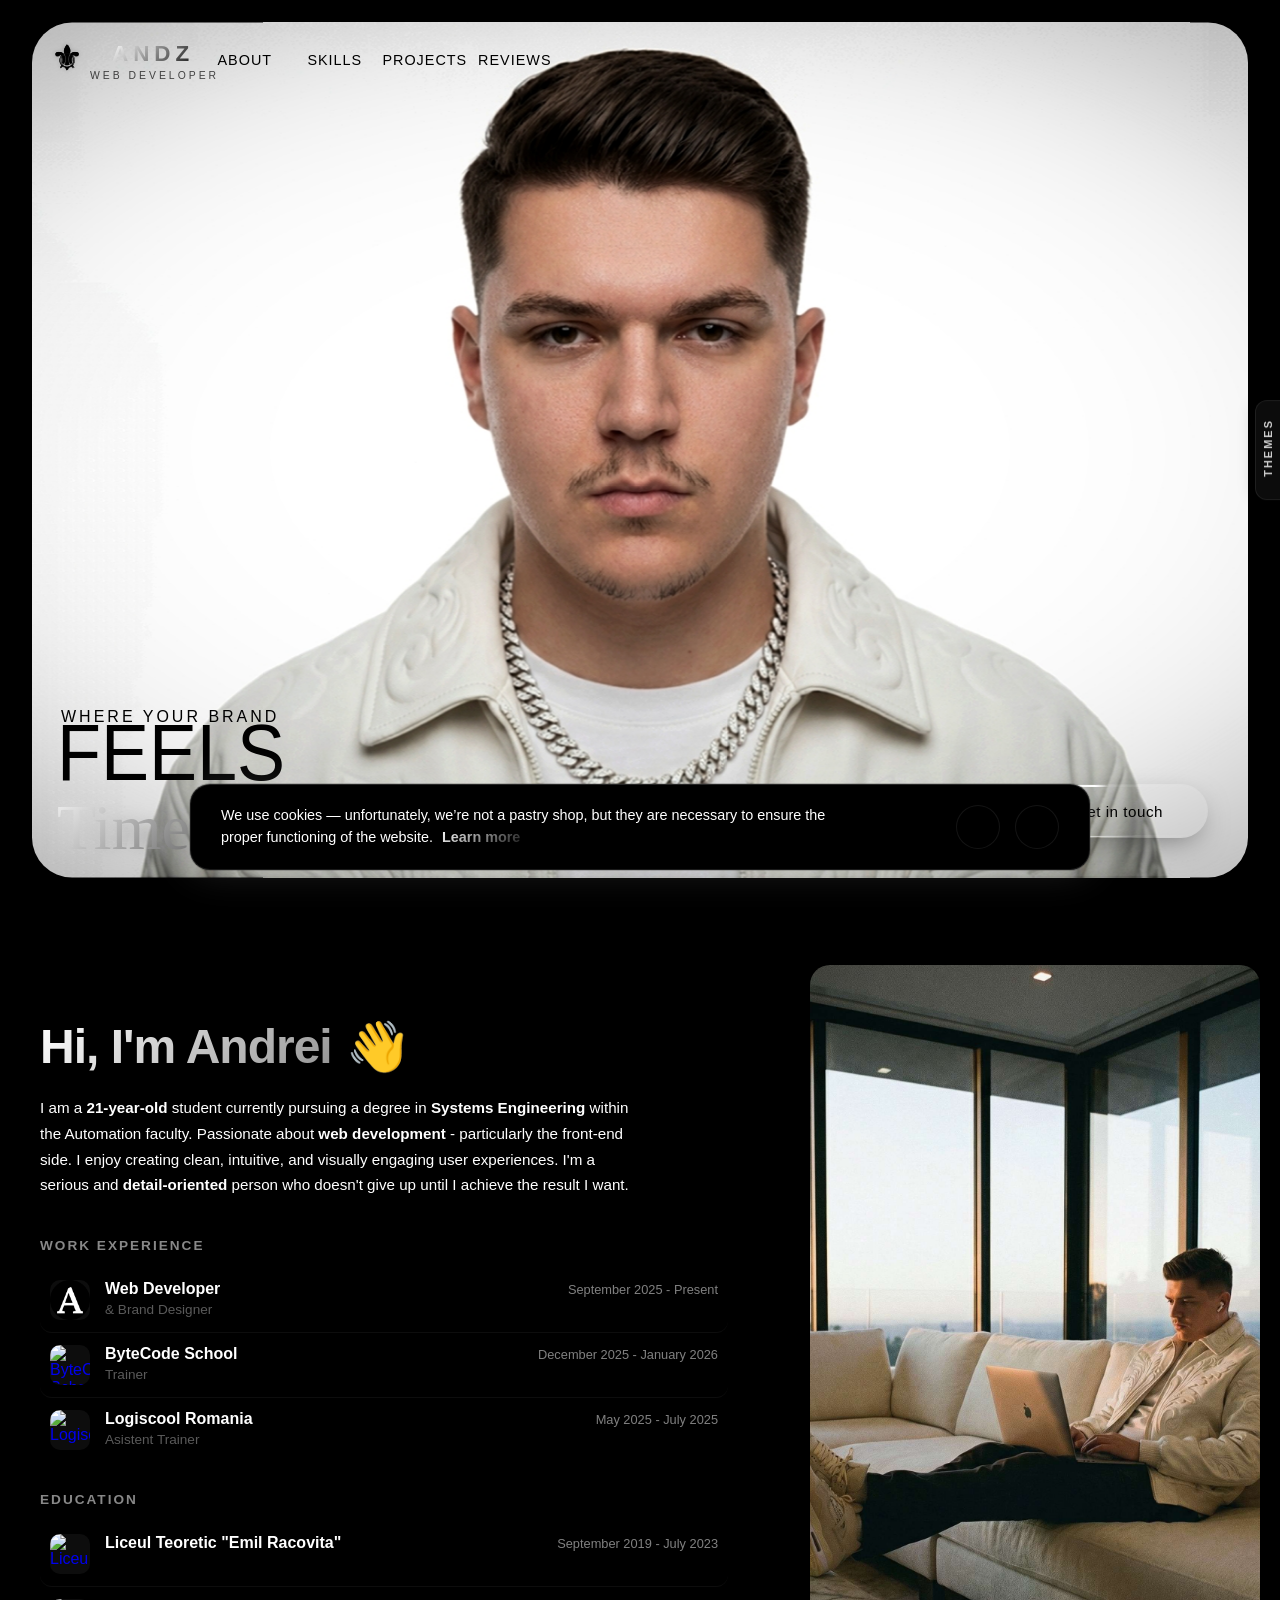
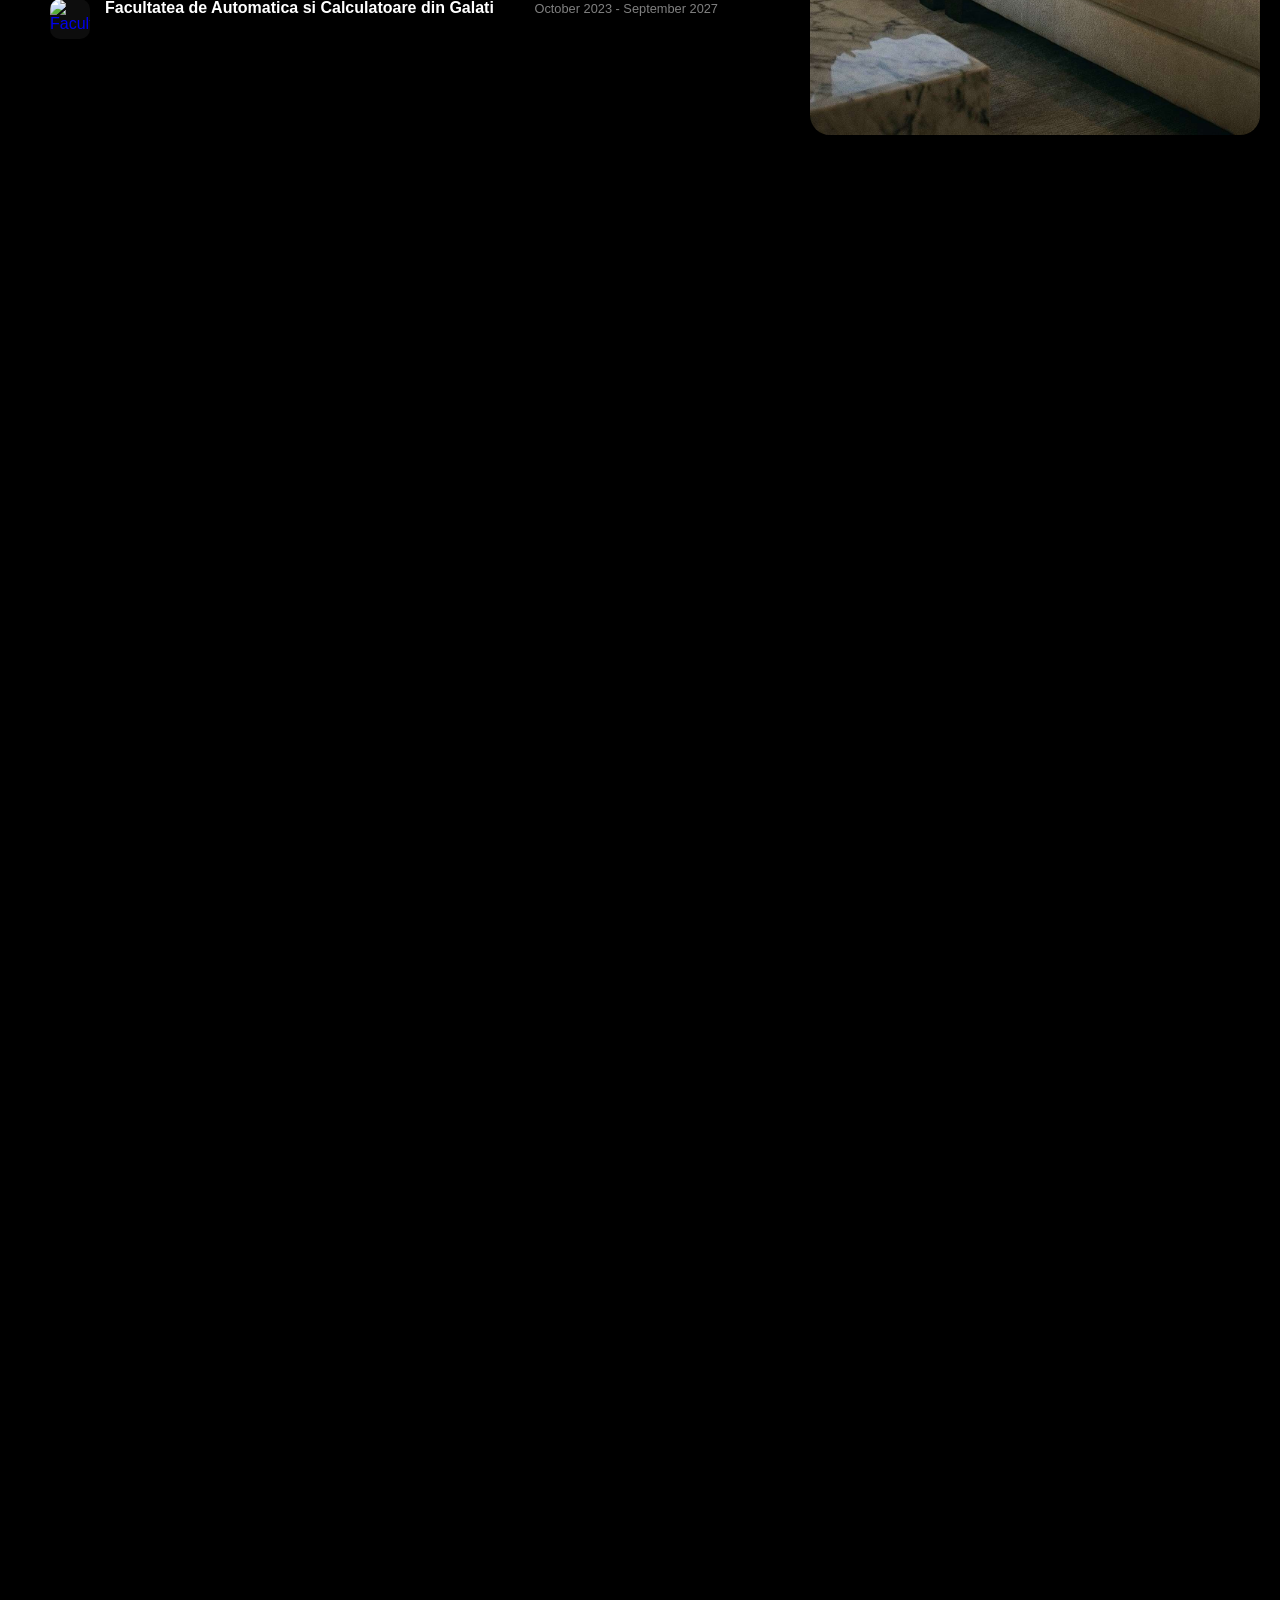
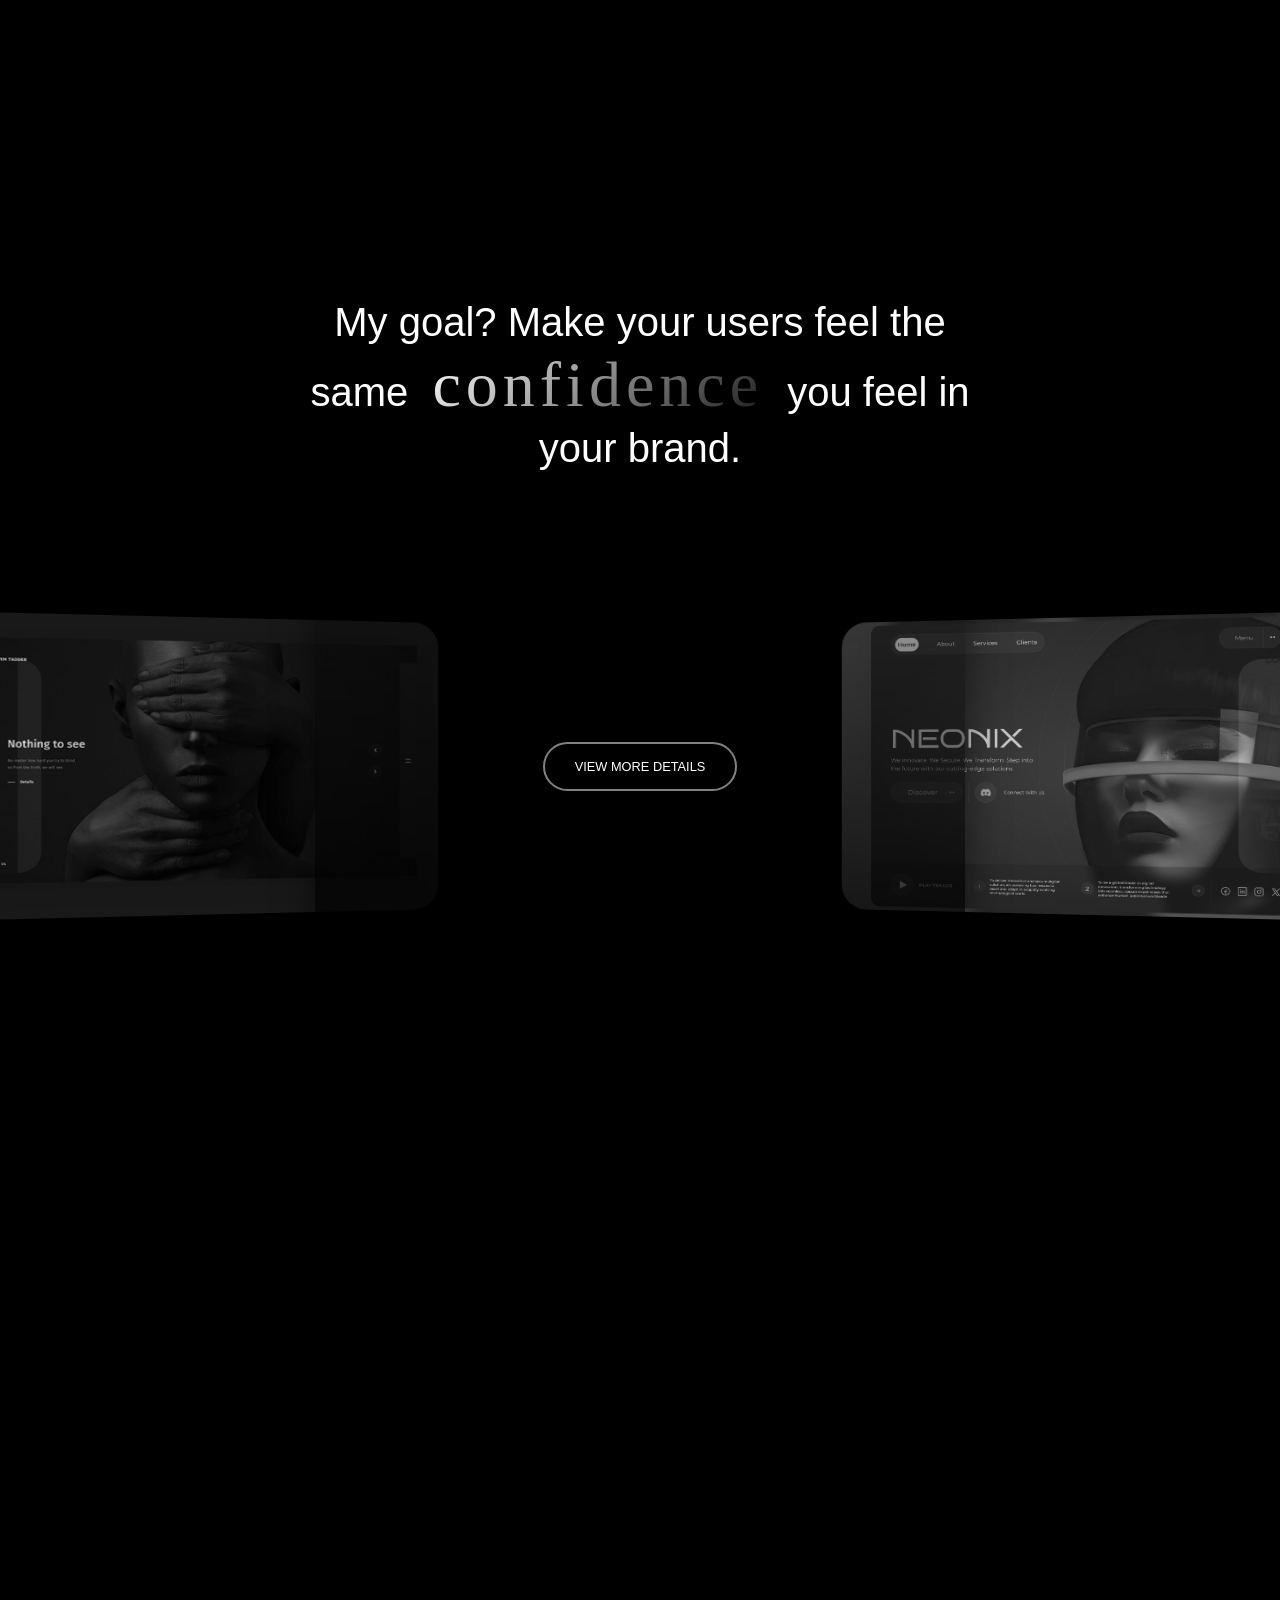
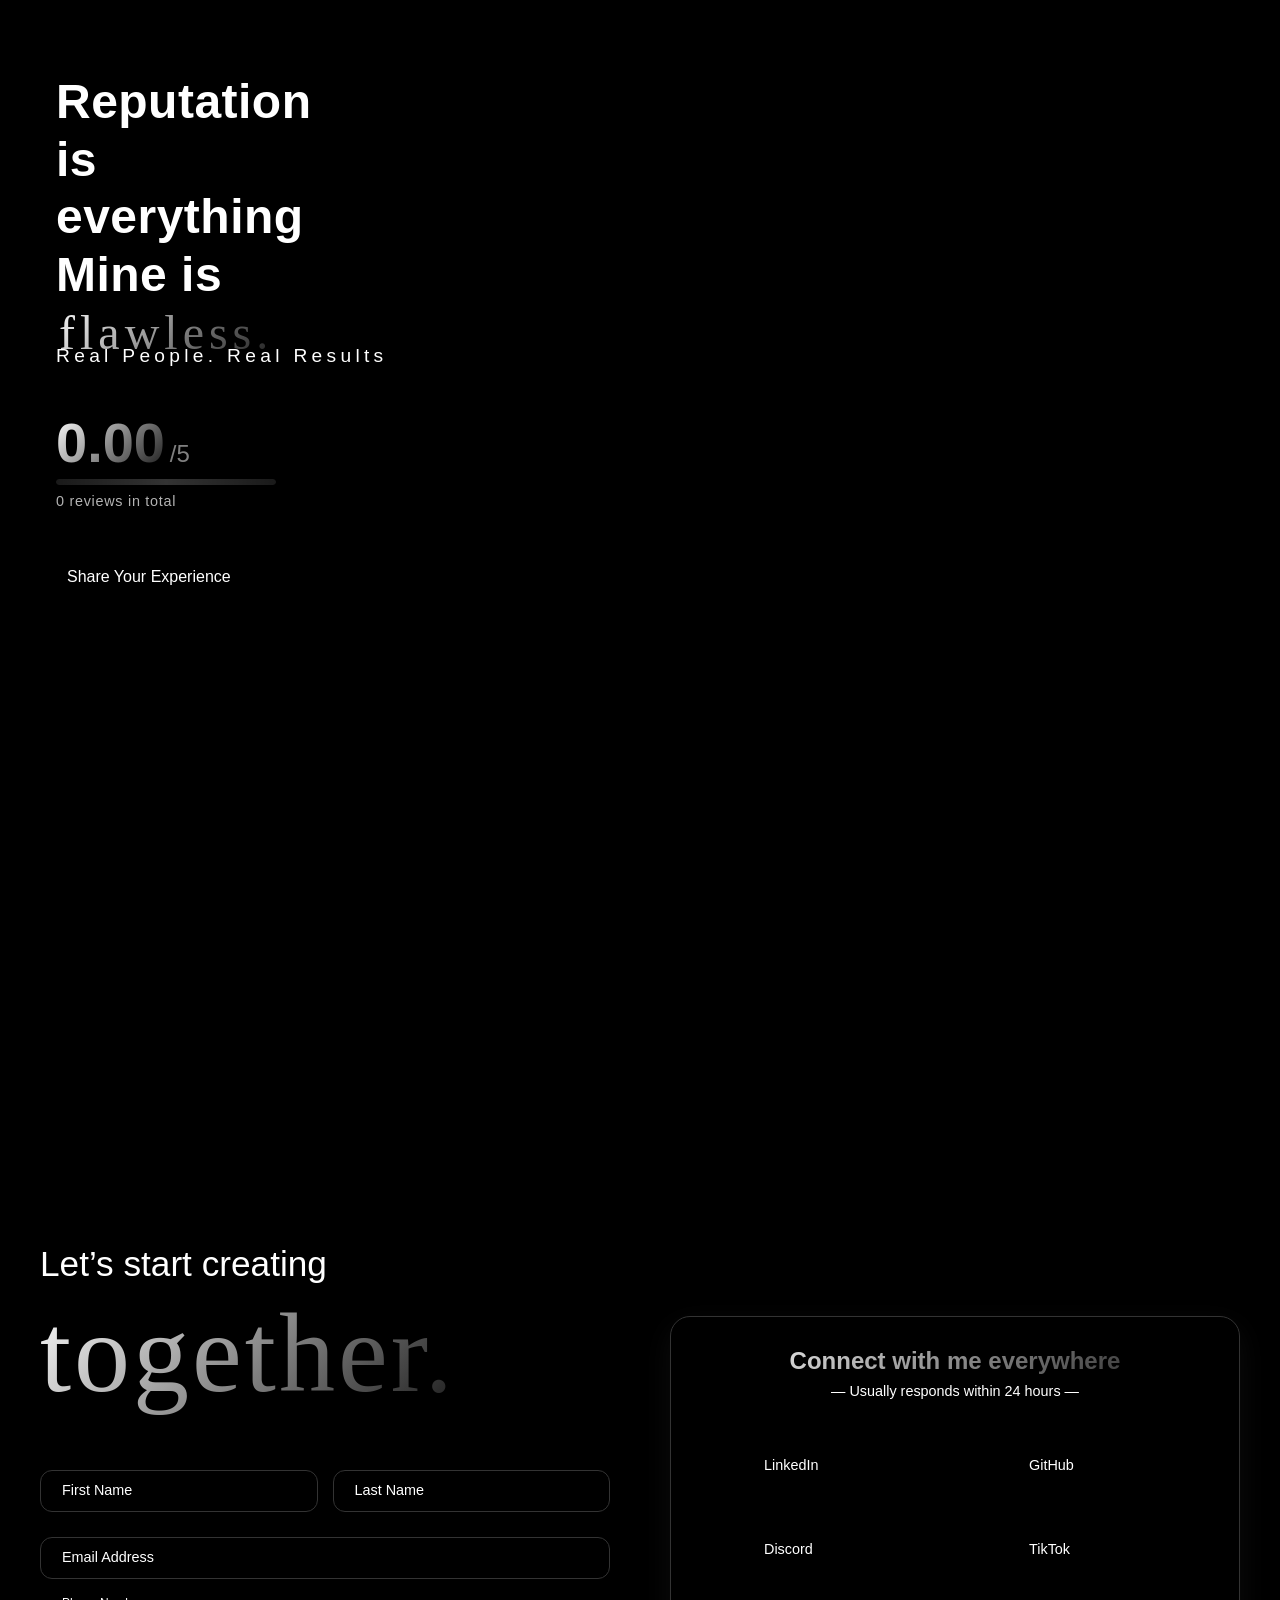
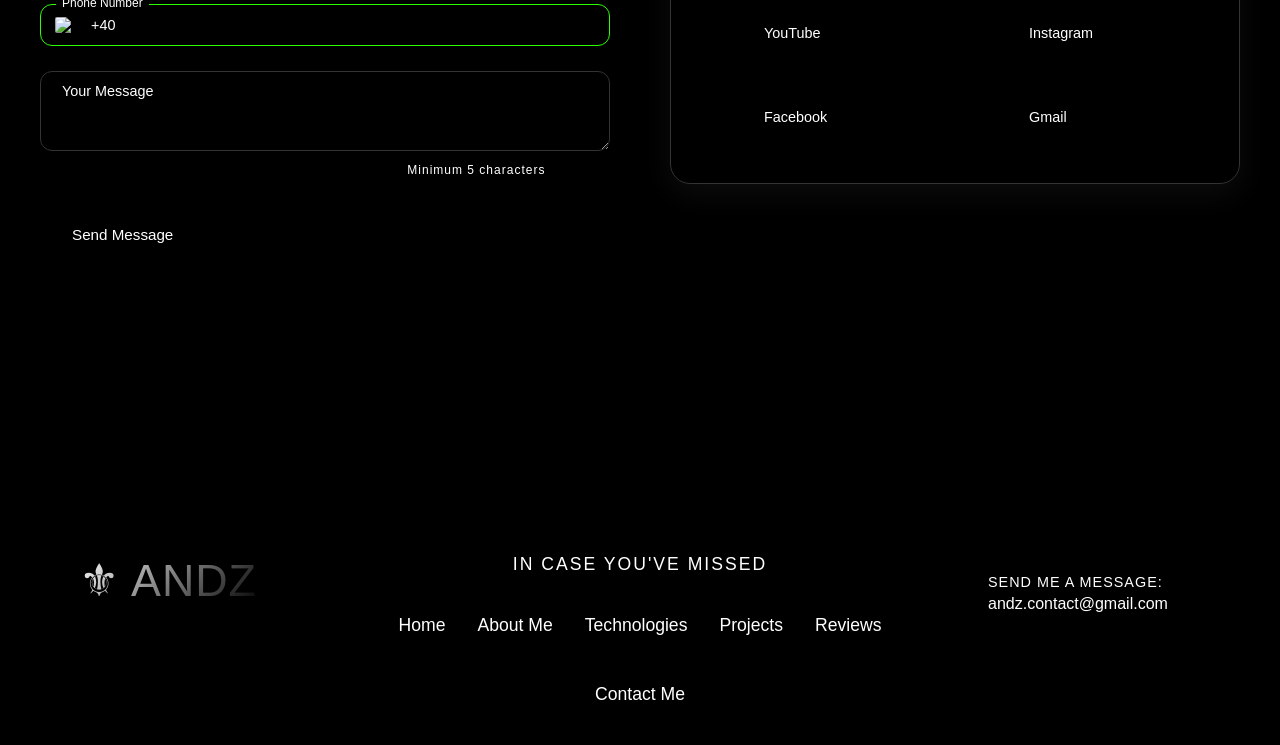
==== commit ef2f9d2a: "Add files via upload" ====
--- a/index.html
+++ b/index.html
@@ -188,14 +188,14 @@
                 <a href="https://github.com/andzcr" target="_blank" class="social-pill"><ion-icon name="logo-github"></ion-icon><span class="social-tooltip">GitHub</span></a>
                 <a href="https://linkedin.com/in/lehadus-andrei-25a807372/" target="_blank" class="social-pill"><ion-icon name="logo-linkedin"></ion-icon><span class="social-tooltip">LinkedIn</span></a>
                 <a href="https://instagram.com/ndr.xc" target="_blank" class="social-pill"><ion-icon name="logo-instagram"></ion-icon><span class="social-tooltip">Instagram</span></a>
-                <a href="https://tiktok.com/@andrei38axc" target="_blank" class="social-pill"><ion-icon name="logo-tiktok"></ion-icon><span class="social-tooltip">TikTok</span></a>
+                <a href="https://www.tiktok.com/@andz_cr" target="_blank" class="social-pill"><ion-icon name="logo-tiktok"></ion-icon><span class="social-tooltip">TikTok</span></a>
                 <a href="mailto:andz.contact@gmail.com" class="social-pill"><ion-icon name="mail-outline"></ion-icon><span class="social-tooltip">Email</span></a>
                 <a href="https://youtube.com/@visualssamp" target="_blank" class="social-pill"><ion-icon name="logo-youtube"></ion-icon><span class="social-tooltip">YouTube</span></a>
                 <!-- Set 2 -->
                 <a href="https://github.com/andzcr" target="_blank" class="social-pill"><ion-icon name="logo-github"></ion-icon><span class="social-tooltip">GitHub</span></a>
                 <a href="https://linkedin.com/in/lehadus-andrei-25a807372/" target="_blank" class="social-pill"><ion-icon name="logo-linkedin"></ion-icon><span class="social-tooltip">LinkedIn</span></a>
                 <a href="https://instagram.com/ndr.xc" target="_blank" class="social-pill"><ion-icon name="logo-instagram"></ion-icon><span class="social-tooltip">Instagram</span></a>
-                <a href="https://tiktok.com/@andrei38axc" target="_blank" class="social-pill"><ion-icon name="logo-tiktok"></ion-icon><span class="social-tooltip">TikTok</span></a>
+                <a href="https://www.tiktok.com/@andz_cr" target="_blank" class="social-pill"><ion-icon name="logo-tiktok"></ion-icon><span class="social-tooltip">TikTok</span></a>
                 <a href="mailto:andz.contact@gmail.com" class="social-pill"><ion-icon name="mail-outline"></ion-icon><span class="social-tooltip">Email</span></a>
                 <a href="https://youtube.com/@visualssamp" target="_blank" class="social-pill"><ion-icon name="logo-youtube"></ion-icon><span class="social-tooltip">YouTube</span></a>
             </div>
@@ -203,14 +203,14 @@
 
         <!-- BOTTOM LEFT: TEXT LAYOUT (STRICT ALIGNMENT) -->
         <div class="bottom-left-group">
-            <div class="vision-top">WHERE YOUR MIND</div>
+            <div class="vision-top">WHERE YOUR BRAND</div>
             <div class="vision-main-row">
-                <span class="vision-main">MEETS</span>
+                <span class="vision-main">FEELS</span>
                 <!-- MAIN ROTATOR (BUG FIXED) -->
                 <div class="word-rotator" id="main-rotator">
-                    <span class="rotating-word active">Impossible.</span>
-                    <span class="rotating-word">Creativity.</span>
-                    <span class="rotating-word">Perfection.</span>
+                    <span class="rotating-word active">Powerful.</span>
+                    <span class="rotating-word">Timeless.</span>
+                    <span class="rotating-word">Iconic.</span>
                 </div>
             </div>
         </div>
@@ -281,10 +281,10 @@
             </div>
             <div class="ios-card-content">
               <div class="ios-card-header">
-                <span class="ios-card-title">FrontEnd Developer</span>
+                <span class="ios-card-title">Web Developer</span>
                 <span class="ios-card-date">September 2025 - Present</span>
               </div>
-              <span class="ios-card-role">Free-Lancer</span>
+              <span class="ios-card-role">& Brand Designer</span>
             </div>
           </a>
 
@@ -296,7 +296,7 @@
             <div class="ios-card-content">
               <div class="ios-card-header">
                 <span class="ios-card-title">ByteCode School</span>
-                <span class="ios-card-date">Decembrie 2025 - Ianuarie 2026</span>
+                <span class="ios-card-date">December 2025 - January 2026</span>
               </div>
               <span class="ios-card-role">Trainer</span>
             </div>
@@ -310,7 +310,7 @@
             <div class="ios-card-content">
               <div class="ios-card-header">
                 <span class="ios-card-title">Logiscool Romania</span>
-                <span class="ios-card-date">Mai 2025 - Iulie 2025</span>
+                <span class="ios-card-date">May 2025 - July 2025</span>
               </div>
               <span class="ios-card-role">Asistent Trainer</span>
             </div>
@@ -331,7 +331,7 @@
             <div class="ios-card-content">
               <div class="ios-card-header">
                 <span class="ios-card-title">Liceul Teoretic "Emil Racovita"</span>
-                <span class="ios-card-date">September 2019 - Iulie 2023</span>
+                <span class="ios-card-date">September 2019 - July 2023</span>
               </div>
             </div>
           </a>
@@ -847,7 +847,7 @@
             <span class="social-name">Discord</span>
           </a>
           
-          <a href="https://tiktok.com/@andrei38axc" class="social-item" target="_blank" data-platform="tiktok">
+          <a href="https://www.tiktok.com/@andz_cr" class="social-item" target="_blank" data-platform="tiktok">
             <div class="social-icon">
               <ion-icon name="logo-tiktok"></ion-icon>
             </div>
--- a/css/home.css
+++ b/css/home.css
@@ -277,12 +277,12 @@
         .vision-top {
             font-size: 1rem;
             font-weight: 100;
-            letter-spacing: 6px;
+            letter-spacing: 3px;
             margin-bottom: 0px;
             font-family: 'Sora', sans-serif;
             color: black;
             text-align: left;
-            margin-left: 5px; 
+            margin-left: 9px; 
         }
 
         /* --- UPDATED VISION ROW FOR VERTICAL STACK --- */
@@ -316,7 +316,7 @@
             font-size: 4rem;
             padding-left: 5px;
             position: relative;
-            left: -10px;
+            left: -15px;
             top: 0px; /* Adjusted top */
         }
 
@@ -429,7 +429,7 @@
         .magnetic-glow {
             position: absolute;
             inset: -30px;
-            background: radial-gradient(circle at center, rgba(255, 255, 255, 0.4), transparent 70%);
+            background: radial-gradient(circle at center, rgb(0, 0, 0), transparent 70%);
             opacity: 0;
             transition: opacity 0.4s ease;
             z-index: -1;
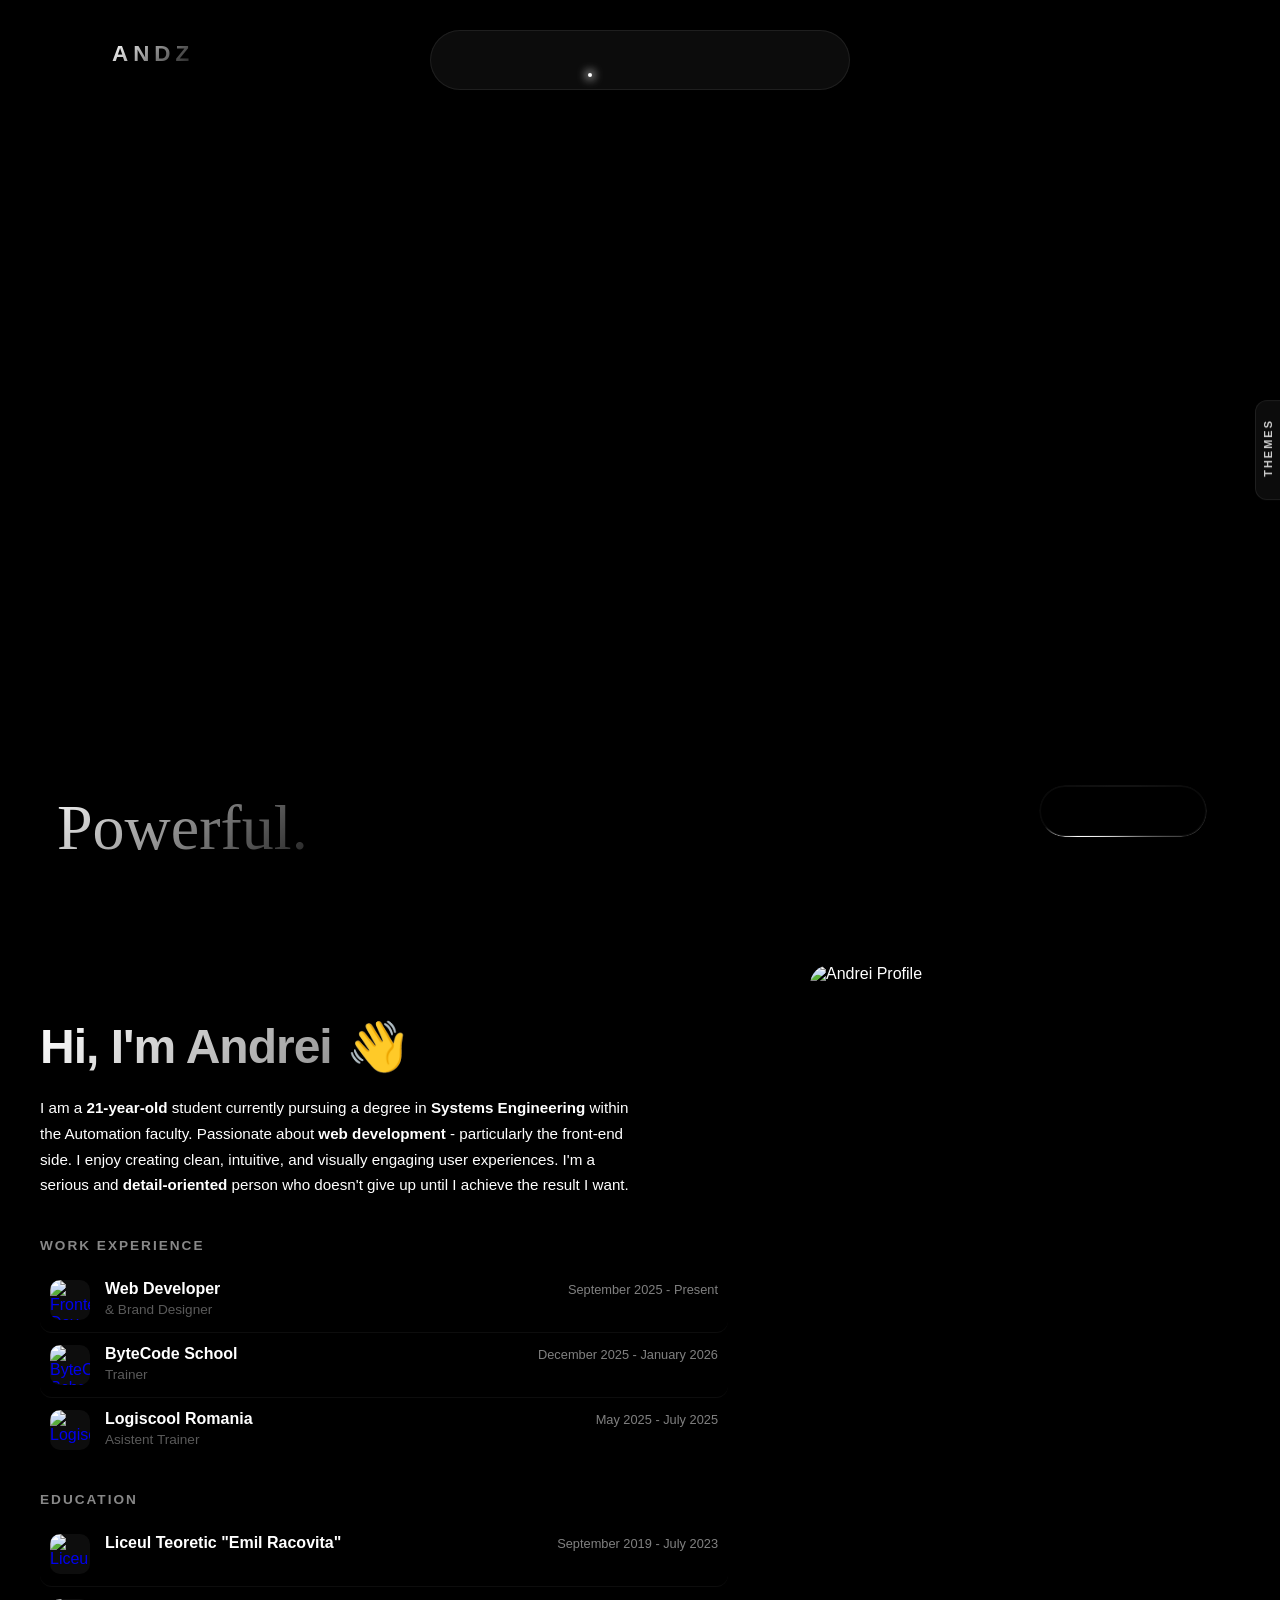
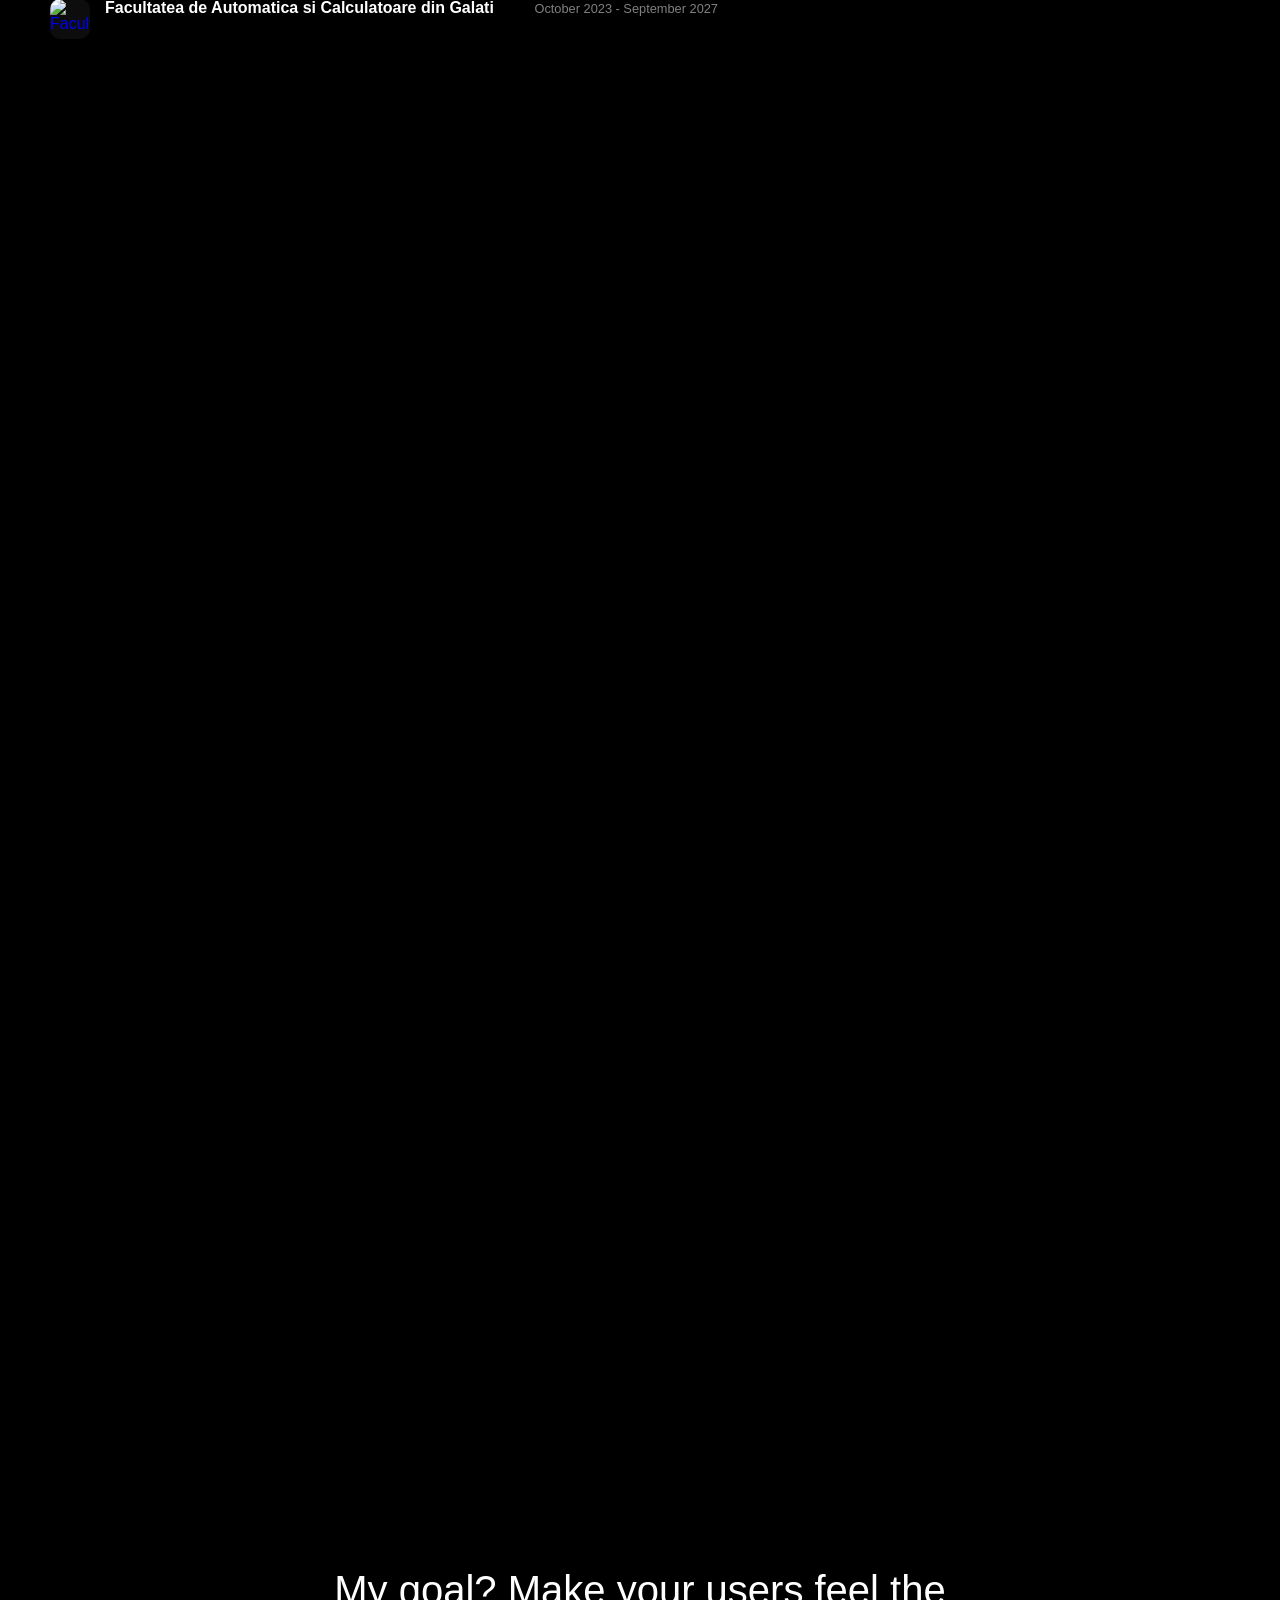
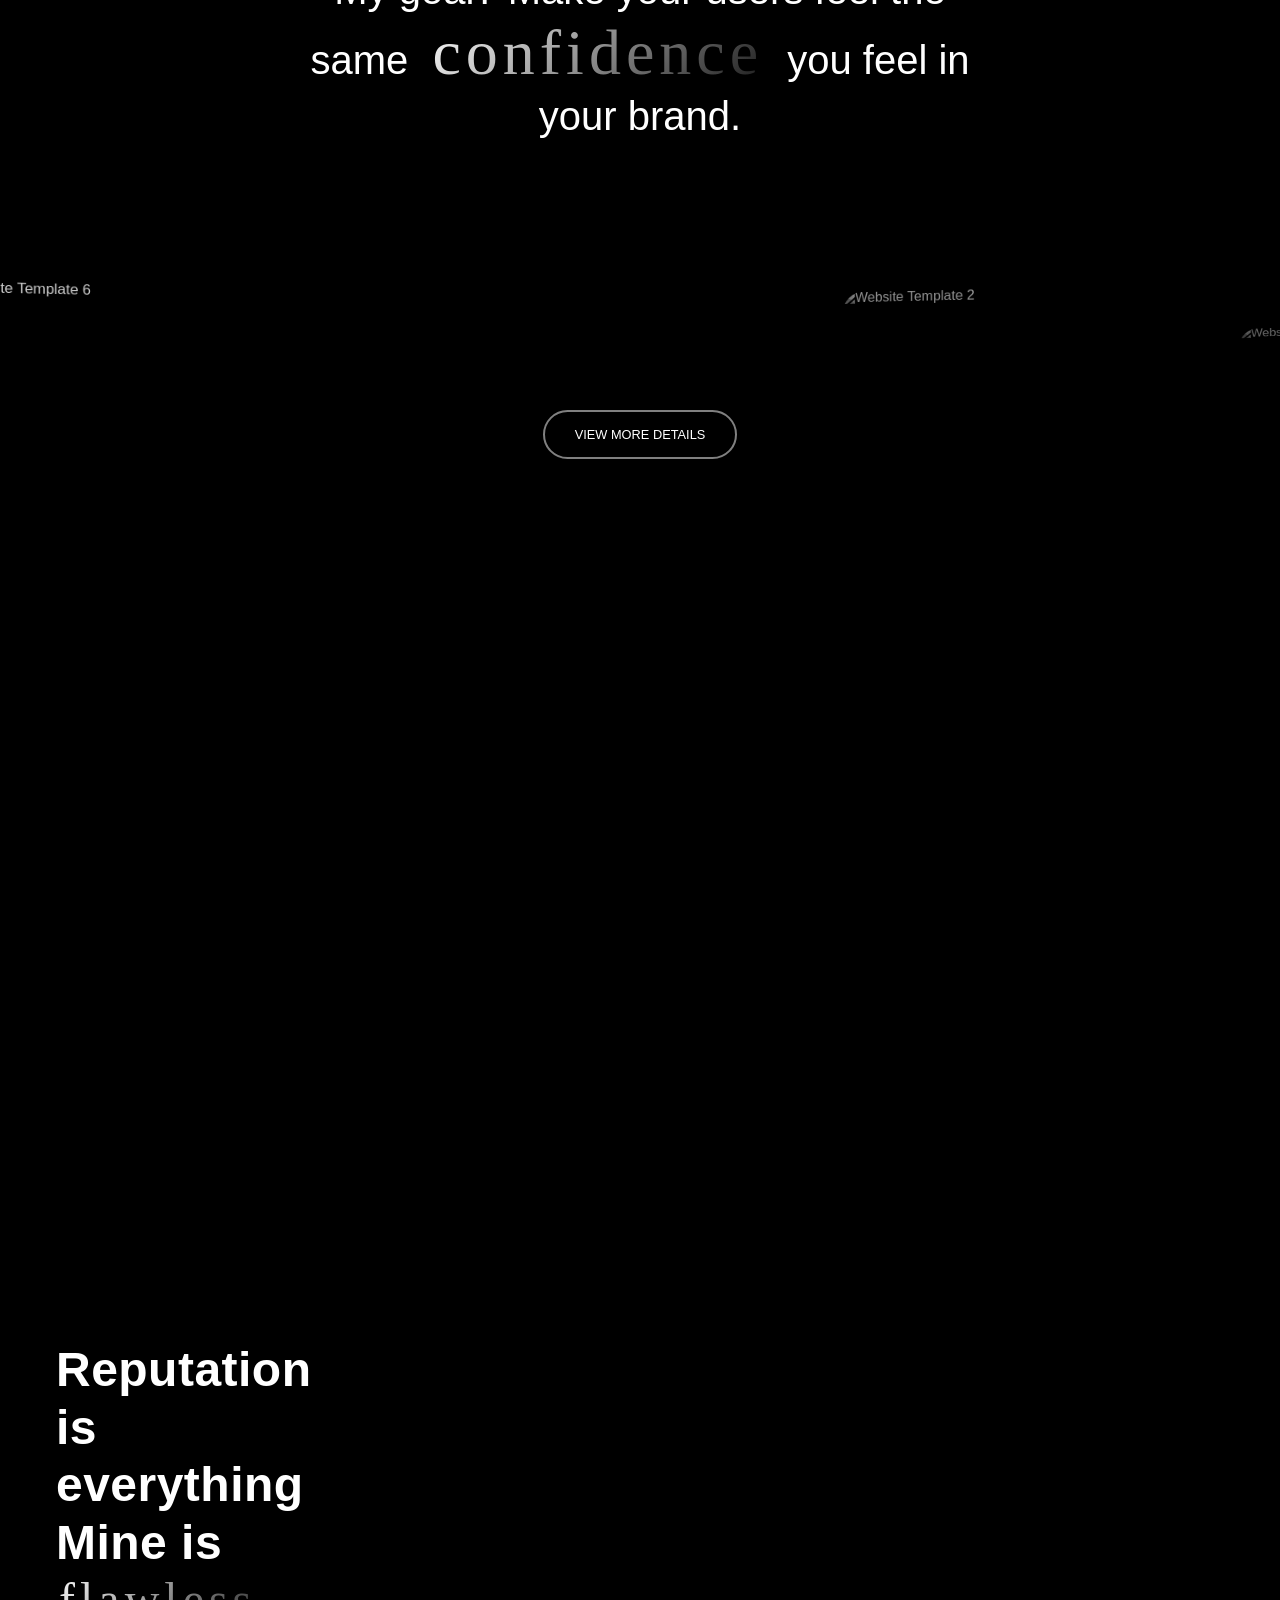
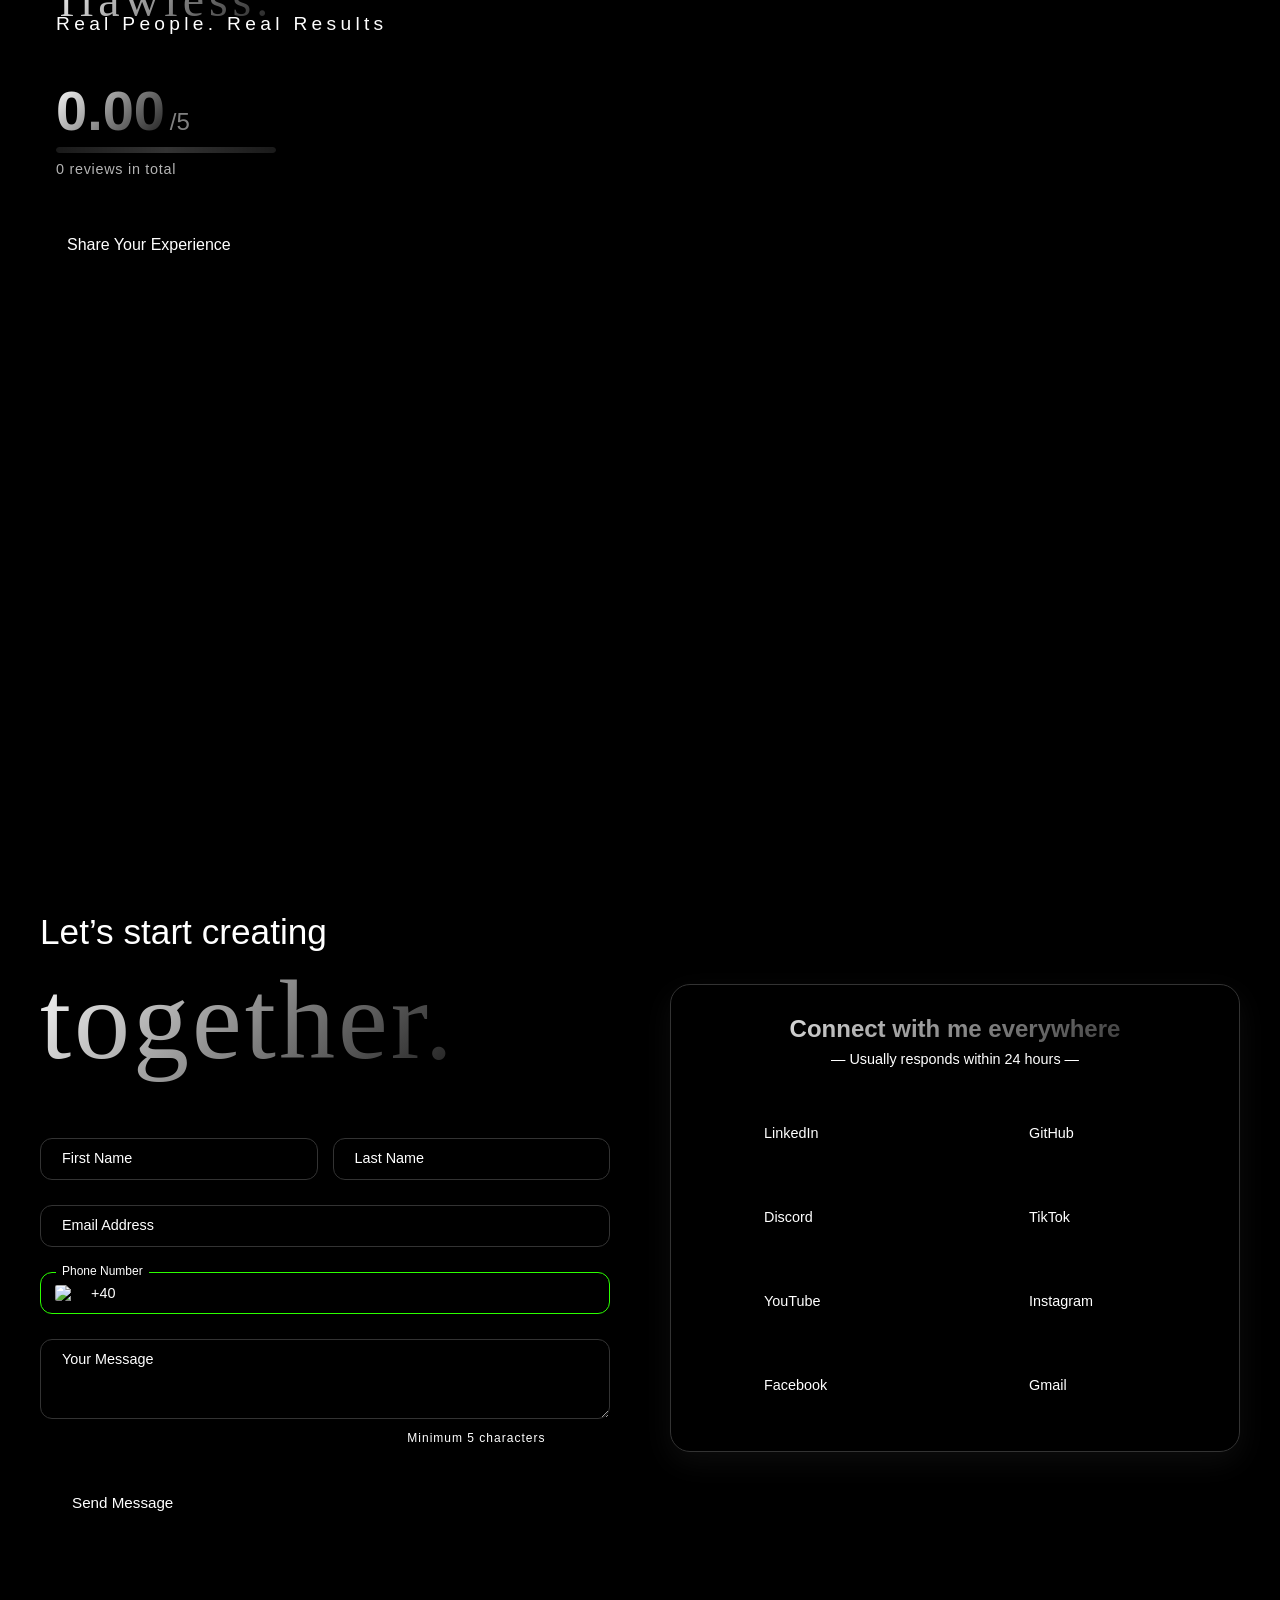
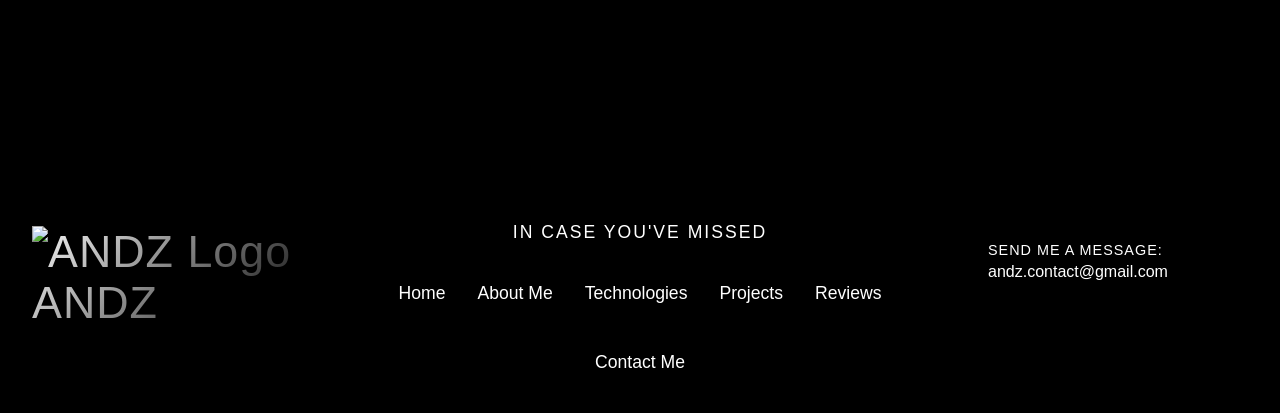
==== commit d4daafbf: "Add files via upload" ====
--- a/index.html
+++ b/index.html
@@ -5,7 +5,6 @@
     <meta name="viewport" content="width=device-width, initial-scale=1.0">
     <title>ANDZ</title>
     <base href="/"> 
-    <!-- integr -->
     <link rel="stylesheet" href="css/switch.css">
     <link rel="stylesheet" href="css/style.css">
     <link rel="stylesheet" href="css/about.css">
@@ -16,51 +15,104 @@
     <link rel="stylesheet" href="css/reviews.css">
     <link rel="stylesheet" href="css/footer.css">
     <link rel="manifest" href="https://andzcr.github.io/assets/favicon/site.webmanifest">
-    <meta name="theme-color" content="#ffffff"> <link rel="apple-touch-icon" sizes="180x180" href="https://andzcr.github.io/assets/favicon/apple-touch-icon.png">
+    <meta name="theme-color" content="#ffffff"> 
+    <link rel="apple-touch-icon" sizes="180x180" href="https://andzcr.github.io/assets/favicon/apple-touch-icon.png">
     <meta name="apple-mobile-web-app-capable" content="yes">
     <meta name="apple-mobile-web-app-status-bar-style" content="black-translucent">
     <meta name="apple-mobile-web-app-title" content="∀ N D Z">
     <link rel="icon" type="image/png" sizes="32x32" href="https://andzcr.github.io/assets/favicon/favicon-32x32.png">
     <link rel="icon" type="image/png" sizes="16x16" href="https://andzcr.github.io/assets/favicon/favicon-16x16.png">
+    
     <script src="https://cdnjs.cloudflare.com/ajax/libs/gsap/3.12.2/gsap.min.js"></script>
     <script src="https://cdnjs.cloudflare.com/ajax/libs/gsap/3.12.2/ScrollTrigger.min.js"></script>
+    
+    <script src="https://unpkg.com/@studio-freight/lenis@1.0.42/dist/lenis.min.js"></script>
+
+    <style>
+        .logo-layer img {
+            filter: brightness(0);
+        }
+        .logo-layer {
+            background: none !important;
+            -webkit-text-fill-color: initial !important;
+        }
+    </style>
 </head>
 <body>
-  <header>
-    <!-- CINEMATIC NAVBAR SYSTEM -->
-    <nav class="cinematic-nav">
-        <ul class="nav-list-cine">
-            <li>
-                <a href="#about" class="cine-link">
-                    <span class="text-label">About</span>
-                    <ion-icon name="person-outline"></ion-icon>
-                </a>
-            </li>
-            <li>
-                <a href="#cv-section" class="cine-link">
-                    <span class="text-label">Skills</span>
-                    <ion-icon name="code-slash-outline"></ion-icon>
-                </a>
-            </li>
-            <li>
-                <a href="#projects" class="cine-link">
-                    <span class="text-label">Projects</span>
-                    <ion-icon name="layers-outline"></ion-icon>
-                </a>
-            </li>
-            <li>
-                <a href="#reviews" class="cine-link">
-                    <span class="text-label">Reviews</span>
-                    <ion-icon name="star-outline"></ion-icon>
-                </a>
-            </li>
-        </ul>
-    </nav>
-  </header>
-<div id="scroll-progress">
-  <span></span>
-</div>
-
+<nav class="ios-nav-wrapper" id="ios-navbar">
+    <ul class="ios-nav-list">
+        
+        <li class="ios-nav-item active">
+            <a href="#home" class="ios-link" data-section="home">
+                <div class="icon-box">
+                    <ion-icon name="home-outline" class="ico-out"></ion-icon>
+                    <ion-icon name="home" class="ico-fill"></ion-icon>
+                </div>
+                <span class="ios-label">Home</span>
+            </a>
+            <div class="active-glow"></div>
+        </li>
+
+        <li class="ios-nav-item">
+            <a href="#about" class="ios-link" data-section="about">
+                <div class="icon-box">
+                    <ion-icon name="finger-print-outline" class="ico-out"></ion-icon>
+                    <ion-icon name="finger-print" class="ico-fill"></ion-icon>
+                </div>
+                <span class="ios-label">About Me</span>
+            </a>
+            <div class="active-glow"></div>
+        </li>
+
+        <li class="ios-nav-item">
+            <a href="#cv-section" class="ios-link" data-section="cv-section">
+                <div class="icon-box">
+                    <ion-icon name="code-working-outline" class="ico-out"></ion-icon>
+                    <ion-icon name="code-working" class="ico-fill"></ion-icon>
+                </div>
+                <span class="ios-label">Technologies</span>
+            </a>
+            <div class="active-glow"></div>
+        </li>
+
+        <li class="ios-nav-item">
+            <a href="#projects" class="ios-link" data-section="projects">
+                <div class="icon-box">
+                    <ion-icon name="layers-outline" class="ico-out"></ion-icon>
+                    <ion-icon name="layers" class="ico-fill"></ion-icon>
+                </div>
+                <span class="ios-label">Projects</span>
+            </a>
+            <div class="active-glow"></div>
+        </li>
+
+        <li class="ios-nav-item">
+            <a href="#reviews" class="ios-link" data-section="reviews">
+                <div class="icon-box">
+                    <ion-icon name="star-outline" class="ico-out"></ion-icon>
+                    <ion-icon name="star" class="ico-fill"></ion-icon>
+                </div>
+                <span class="ios-label">Reviews</span>
+            </a>
+            <div class="active-glow"></div>
+        </li>
+
+        <li class="ios-nav-item">
+            <a href="#contact" class="ios-link" data-section="contact">
+                <div class="icon-box">
+                    <ion-icon name="paper-plane-outline" class="ico-out"></ion-icon>
+                    <ion-icon name="paper-plane" class="ico-fill"></ion-icon>
+                </div>
+                <span class="ios-label">Contact</span>
+            </a>
+            <div class="active-glow"></div>
+        </li>
+    </ul>
+
+    <div class="nav-progress-container">
+        <div class="nav-progress-bar" id="nav-progress-bar"></div>
+    </div>
+</nav>
     <canvas id="snow-container"></canvas>
 
     <div id="winter-loader">
@@ -76,8 +128,8 @@
     <div id="loading-overlay">
         <div class="loader-content">
             <div class="fleur-wrapper">
-                <span class="fleur-ghost">⚜</span>
-                <div class="fleur-fill-container"><span class="fleur-fill">⚜</span></div>
+                <span class="fleur-ghost"><img src="https://andzcr.github.io/resources/photos/andz-logo.png" alt="ANDZ Logo" style="height: 1em; width: auto; vertical-align: middle;"></span>
+                <div class="fleur-fill-container"><span class="fleur-fill"><img src="https://andzcr.github.io/resources/photos/andz-logo.png" alt="ANDZ Logo" style="height: 1em; width: auto; vertical-align: middle;"></span></div>
             </div>
             <div class="loader-text">Good taste! Please wait<span class="dots"></span></div>
         </div>
@@ -87,7 +139,6 @@
         <div class="theme-panel">
             <div class="close-btn" id="close-menu-btn">×</div>
             
-            <!-- NEW HEADER LAYOUT -->
             <div class="panel-header">
                 <h3>Appearance</h3>
                 
@@ -99,7 +150,6 @@
             </div>
 
             <div class="panel-content">
-                <!-- VIEW 1: THEMES -->
                 <div id="view-themes" class="tab-view active">
                     <div class="theme-section">
                         <span class="section-label">Simple Themes</span>
@@ -127,7 +177,6 @@
                     </div>
                 </div>
 
-                <!-- VIEW 2: EFFECTS -->
                 <div id="view-effects" class="tab-view">
                     <div class="theme-section">
                         <span class="section-label">Seasonal Effects</span>
@@ -148,7 +197,6 @@
 <main>
 
 <section id="home">
-    <!-- WRAPPER BACKGROUND 95% -->
     <div class="bg-reveal-wrapper">
         <div class="bg-base"></div>
         <canvas id="reveal-canvas"></canvas>
@@ -156,22 +204,20 @@
     </div>
 
     <div class="home-content">
-        <!-- TOP LEFT: LOGO 3D + NAME + SUBTITLE SWITCHER -->
         <div class="top-left-brand">
             <div class="logo-3d-wrapper">
                 <div class="logo-3d-scene">
                     <div class="logo-3d-obj">
-                        <span class="logo-layer l1">⚜</span>
-                        <span class="logo-layer l2">⚜</span>
-                        <span class="logo-layer l3">⚜</span>
-                        <span class="logo-layer l4">⚜</span>
-                        <span class="logo-layer l5">⚜</span>
+                        <span class="logo-layer l1"><img src="https://andzcr.github.io/resources/photos/andz-logo.png" alt="ANDZ Logo" style="height: 1em; width: auto;"></span>
+                        <span class="logo-layer l2"><img src="https://andzcr.github.io/resources/photos/andz-logo.png" alt="ANDZ Logo" style="height: 1em; width: auto;"></span>
+                        <span class="logo-layer l3"><img src="https://andzcr.github.io/resources/photos/andz-logo.png" alt="ANDZ Logo" style="height: 1em; width: auto;"></span>
+                        <span class="logo-layer l4"><img src="https://andzcr.github.io/resources/photos/andz-logo.png" alt="ANDZ Logo" style="height: 1em; width: auto;"></span>
+                        <span class="logo-layer l5"><img src="https://andzcr.github.io/resources/photos/andz-logo.png" alt="ANDZ Logo" style="height: 1em; width: auto;"></span>
                     </div>
                 </div>
             </div>
             <div class="brand-text">
                 <h1 class="brand-name">ANDZ</h1>
-                <!-- NEW SUBTITLE ROTATOR -->
                 <div class="brand-sub-rotator" id="subtitle-rotator">
                     <span class="brand-sub-item active">BRAND DESIGNER</span>
                     <span class="brand-sub-item">WEB DEVELOPER</span>
@@ -180,18 +226,14 @@
             </div>
         </div>
 
-        <!-- TOP RIGHT: SOCIAL SLIDER -->
         <div class="social-slider-container">
             <div class="social-track">
-                <!-- ITEMS (Duplicated for infinite loop) -->
-                <!-- Set 1 -->
                 <a href="https://github.com/andzcr" target="_blank" class="social-pill"><ion-icon name="logo-github"></ion-icon><span class="social-tooltip">GitHub</span></a>
                 <a href="https://linkedin.com/in/lehadus-andrei-25a807372/" target="_blank" class="social-pill"><ion-icon name="logo-linkedin"></ion-icon><span class="social-tooltip">LinkedIn</span></a>
                 <a href="https://instagram.com/ndr.xc" target="_blank" class="social-pill"><ion-icon name="logo-instagram"></ion-icon><span class="social-tooltip">Instagram</span></a>
                 <a href="https://www.tiktok.com/@andz_cr" target="_blank" class="social-pill"><ion-icon name="logo-tiktok"></ion-icon><span class="social-tooltip">TikTok</span></a>
                 <a href="mailto:andz.contact@gmail.com" class="social-pill"><ion-icon name="mail-outline"></ion-icon><span class="social-tooltip">Email</span></a>
                 <a href="https://youtube.com/@visualssamp" target="_blank" class="social-pill"><ion-icon name="logo-youtube"></ion-icon><span class="social-tooltip">YouTube</span></a>
-                <!-- Set 2 -->
                 <a href="https://github.com/andzcr" target="_blank" class="social-pill"><ion-icon name="logo-github"></ion-icon><span class="social-tooltip">GitHub</span></a>
                 <a href="https://linkedin.com/in/lehadus-andrei-25a807372/" target="_blank" class="social-pill"><ion-icon name="logo-linkedin"></ion-icon><span class="social-tooltip">LinkedIn</span></a>
                 <a href="https://instagram.com/ndr.xc" target="_blank" class="social-pill"><ion-icon name="logo-instagram"></ion-icon><span class="social-tooltip">Instagram</span></a>
@@ -201,12 +243,10 @@
             </div>
         </div>
 
-        <!-- BOTTOM LEFT: TEXT LAYOUT (STRICT ALIGNMENT) -->
         <div class="bottom-left-group">
             <div class="vision-top">WHERE YOUR BRAND</div>
             <div class="vision-main-row">
                 <span class="vision-main">FEELS</span>
-                <!-- MAIN ROTATOR (BUG FIXED) -->
                 <div class="word-rotator" id="main-rotator">
                     <span class="rotating-word active">Powerful.</span>
                     <span class="rotating-word">Timeless.</span>
@@ -215,7 +255,6 @@
             </div>
         </div>
 
-        <!-- RIGHT BADGE: CONTACT -->
         <div class="smart-badge-wrapper right">
             <a href="#contact" class="smart-badge contact-badge">
                 <div class="badge-label">
@@ -254,27 +293,22 @@
 <section id="about">
   <div class="about-container">
     
-    <!-- LEFT SIDE: Content -->
     <div class="about-left-ios">
       
-      <!-- Greeting Header -->
       <div class="ios-header apple-reveal">
         <h1 class="ios-title">Hi, I'm Andrei <span class="wave-emoji">👋</span></h1>
       </div>
 
-      <!-- Description -->
       <div class="ios-description apple-reveal" style="transition-delay: 100ms;">
         <p>
           I am a <span class="highlight-ios">21-year-old</span> student currently pursuing a degree in <span class="highlight-ios">Systems Engineering</span> within the Automation faculty. Passionate about <span class="highlight-ios">web development</span> - particularly the front-end side. I enjoy creating clean, intuitive, and visually engaging user experiences. I'm a serious and <span class="highlight-ios">detail-oriented</span> person who doesn't give up until I achieve the result I want.
         </p>
       </div>
 
-      <!-- Work Experience Section -->
       <div class="ios-section apple-reveal" style="transition-delay: 200ms;">
         <h3 class="ios-subtitle">Work Experience</h3>
         
         <div class="ios-card-group">
-          <!-- Job 1: FrontEnd -->
           <a href="https://andzcr.github.io" target="_blank" class="ios-card">
             <div class="ios-icon-box">
               <img src="https://andzcr.github.io/assets/favicon/android-chrome-512x512.png" alt="Frontend Dev" class="ios-icon-img">
@@ -288,7 +322,6 @@
             </div>
           </a>
 
-          <!-- Job 2: ByteCode (REORDERED: Moved here) -->
           <a href="https://www.bytecodeschool.com/index.html" target="_blank" class="ios-card">
             <div class="ios-icon-box">
               <img src="https://encrypted-tbn0.gstatic.com/images?q=tbn:ANd9GcTn1R7jQp2qr9QdsuUGTKkAfnCSUjPgJhQGGQ&s" alt="ByteCode School" class="ios-icon-img">
@@ -302,7 +335,6 @@
             </div>
           </a>
 
-          <!-- Job 3: Logiscool (Moved down) -->
           <a href="https://www.logiscool.com/ro/" target="_blank" class="ios-card">
             <div class="ios-icon-box">
               <img src="https://educationalliancefinland.com/sites/default/files/styles/product-cover/public/products/c1278db8-21cd-48a5-a4f0-3af4a340b7f5.png?itok=2O7ZZd3o" alt="Logiscool" class="ios-icon-img">
@@ -318,12 +350,10 @@
         </div>
       </div>
 
-      <!-- Education Section -->
       <div class="ios-section apple-reveal" style="transition-delay: 300ms;">
         <h3 class="ios-subtitle">Education</h3>
 
         <div class="ios-card-group">
-          <!-- High School -->
           <a href="https://www.racovitagalati.ro" target="_blank" class="ios-card">
             <div class="ios-icon-box">
                <img src="https://encrypted-tbn0.gstatic.com/images?q=tbn:ANd9GcQlqcKZz7AOzQfKQkwsxMvikljQY51G6MTDbQ&s" alt="Liceu" class="ios-icon-img">
@@ -336,7 +366,6 @@
             </div>
           </a>
 
-          <!-- University -->
           <a href="https://aciee.ugal.ro" target="_blank" class="ios-card">
             <div class="ios-icon-box">
               <img src="https://encrypted-tbn0.gstatic.com/images?q=tbn:ANd9GcSM9cVjBjAF1LnZWH42Wt6A2l0X7ROmlJ1f3w&s" alt="Facultate" class="ios-icon-img">
@@ -353,12 +382,10 @@
 
     </div>
 
-    <!-- RIGHT SIDE: Image -->
     <div class="about-right-ios apple-reveal" style="transition-delay: 400ms;">
       <div class="ios-image-wrapper">
         <img src="https://andzcr.github.io/resources/photos/me.jpg" alt="Andrei Profile" class="ios-profile-img">
         
-        <!-- Hover Mask & Qualities (New) -->
         <div class="ios-hover-overlay">
           <div class="ios-qualities-list">
             <span class="ios-quality-tag">Detail-oriented</span>
@@ -368,7 +395,6 @@
           </div>
         </div>
 
-        <!-- Notification Badge -->
         <div class="ios-badge">
           <ion-icon name="person-circle-outline"></ion-icon>
           <span>That's Me</span>
@@ -380,17 +406,13 @@
 </section>
 
 <section id="cv-section">
-    
-    <!-- TECH SLIDER SECTION -->
     <div class="cv-tech-section">
         <h2>Technologies & Tools</h2>
         <div class="cv-tech-slider-container">
             <div class="cv-tech-slider-mask left-mask"></div>
             <div class="cv-tech-slider-mask right-mask"></div>
-            
             <div class="cv-tech-slider">
-                <!-- Original Items -->
-                <div class="cv-tech-item"><img src="https://cdn.jsdelivr.net/gh/devicons/devicon/icons/lua/lua-original.svg" alt="LUA"><span>LUA</span></div>
+                 <div class="cv-tech-item"><img src="https://cdn.jsdelivr.net/gh/devicons/devicon/icons/lua/lua-original.svg" alt="LUA"><span>LUA</span></div>
                 <div class="cv-tech-item"><img src="https://cdn.jsdelivr.net/gh/devicons/devicon/icons/python/python-original.svg" alt="Python"><span>Python</span></div>
                 <div class="cv-tech-item"><img src="https://cdn.jsdelivr.net/gh/devicons/devicon/icons/cplusplus/cplusplus-original.svg" alt="C++"><span>C++</span></div>
                 <div class="cv-tech-item"><img src="https://cdn.jsdelivr.net/gh/devicons/devicon/icons/html5/html5-original.svg" alt="HTML"><span>HTML</span></div>
@@ -404,8 +426,6 @@
                 <div class="cv-tech-item"><img src="https://cdn.jsdelivr.net/gh/devicons/devicon/icons/photoshop/photoshop-plain.svg" alt="Photoshop"><span>Photoshop</span></div>
                 <div class="cv-tech-item"><img src="https://cdn.jsdelivr.net/gh/devicons/devicon/icons/illustrator/illustrator-plain.svg" alt="Adobe Illustrator"><span>Adobe Illustrator</span></div>
                 <div class="cv-tech-item"><img src="https://cdn.jsdelivr.net/gh/devicons/devicon/icons/premierepro/premierepro-plain.svg" alt="Premiere Pro"><span>Premiere Pro</span></div>
-                
-                <!-- Duplicates for Loop -->
                 <div class="cv-tech-item"><img src="https://cdn.jsdelivr.net/gh/devicons/devicon/icons/lua/lua-original.svg" alt="LUA"><span>LUA</span></div>
                 <div class="cv-tech-item"><img src="https://cdn.jsdelivr.net/gh/devicons/devicon/icons/python/python-original.svg" alt="Python"><span>Python</span></div>
                 <div class="cv-tech-item"><img src="https://cdn.jsdelivr.net/gh/devicons/devicon/icons/cplusplus/cplusplus-original.svg" alt="C++"><span>C++</span></div>
@@ -414,21 +434,16 @@
         </div>
     </div>
 
-    <!-- NEW BRANDS SECTION -->
     <div class="brands-section">
         <h2 class="brands-title">Why Brands Keep <br><span class="brands-subtitle">Coming Back.</span></h2>
         
         <div class="brands-grid">
-            
-            <!-- Card 01 -->
             <div class="brand-card">
                 <div class="brand-card-texture"></div>
                 <div class="card-spotlight"></div>
                 <span class="card-number-bg">01</span>
-                
                 <div class="card-content-wrapper">
                     <div class="card-icon">
-                        <!-- Dollar Icon SVG (Refined) -->
                         <svg viewBox="0 0 24 24" xmlns="http://www.w3.org/2000/svg"><path d="M12 2C6.48 2 2 6.48 2 12s4.48 10 10 10 10-4.48 10-10S17.52 2 12 2zm1.41 16.09V20h-2.67v-1.93c-1.71-.36-3.11-1.54-3.46-3.26l1.86-.53c.12.76.62 1.34 1.6 1.34 1.1 0 1.7-.56 1.7-1.4 0-.81-.66-1.28-1.92-1.58-1.85-.43-2.73-1.42-2.73-2.67 0-1.41 1.05-2.52 2.95-2.88V5h2.67v1.88c1.37.25 2.53 1.13 2.93 2.62l-1.84.53c-.15-.55-.63-1.23-1.63-1.23-1.01 0-1.53.54-1.53 1.25 0 .76.67 1.18 2.01 1.5 1.94.46 2.65 1.52 2.65 2.72 0 1.53-1.11 2.66-3.03 2.82z"/></svg>
                     </div>
                     <div class="card-text">
@@ -438,15 +453,12 @@
                 </div>
             </div>
 
-            <!-- Card 02 -->
             <div class="brand-card">
                 <div class="brand-card-texture"></div>
                 <div class="card-spotlight"></div>
                 <span class="card-number-bg">02</span>
-                
                 <div class="card-content-wrapper">
                     <div class="card-icon">
-                        <!-- Key Icon SVG -->
                         <svg viewBox="0 0 24 24" xmlns="http://www.w3.org/2000/svg"><path d="M12.65 10C11.83 7.67 9.61 6 7 6c-3.31 0-6 2.69-6 6s2.69 6 6 6c2.61 0 4.83-1.67 5.65-4H17v4h4v-4h2v-4H12.65zM7 14c-1.1 0-2-.9-2-2s.9-2 2-2 2 .9 2 2-.9 2-2 2z"/></svg>
                     </div>
                     <div class="card-text">
@@ -456,15 +468,12 @@
                 </div>
             </div>
 
-            <!-- Card 03 -->
             <div class="brand-card">
                 <div class="brand-card-texture"></div>
                 <div class="card-spotlight"></div>
                 <span class="card-number-bg">03</span>
-                
                 <div class="card-content-wrapper">
                     <div class="card-icon">
-                        <!-- Lightning/Energy Icon SVG -->
                         <svg viewBox="0 0 24 24" xmlns="http://www.w3.org/2000/svg"><path d="M7 2v11h3v9l7-12h-4l4-8z"/></svg>
                     </div>
                     <div class="card-text">
@@ -473,10 +482,8 @@
                     </div>
                 </div>
             </div>
-
-        </div>
-    </div>
-
+        </div>
+    </div>
 </section>
 
 <section id="projects">
@@ -854,7 +861,7 @@
             <span class="social-name">TikTok</span>
           </a>
           
-          <a href="https://youtube.com/@visualssamp" class="social-item" target="_blank" data-platform="youtube">
+          <a href="https://youtube.com/@visuals_mods" class="social-item" target="_blank" data-platform="youtube">
             <div class="social-icon">
               <ion-icon name="logo-youtube"></ion-icon>
             </div>
@@ -868,7 +875,7 @@
             <span class="social-name">Instagram</span>
           </a>
           
-          <a href="https://facebook.com/acabcristian" class="social-item" target="_blank" data-platform="facebook">
+          <a href="https://facebook.com/andzcr" class="social-item" target="_blank" data-platform="facebook">
             <div class="social-icon">
               <ion-icon name="logo-facebook"></ion-icon>
             </div>
@@ -889,14 +896,12 @@
 
 <footer class="main-footer">
     <div class="footer-container">
-        <!-- Partea stângă - Logo -->
         <div class="footer-left">
             <div class="footer-logo">
-                ⚜ ANDZ
-            </div>
-        </div>
-
-        <!-- Partea centrală - Navigare -->
+                <img src="https://andzcr.github.io/resources/photos/andz-logo.png" alt="ANDZ Logo" style="height: 1em; vertical-align: middle;"> ANDZ
+            </div>
+        </div>
+
         <div class="footer-center">
             <div class="footer-heading">In case you've missed</div>
             <nav class="footer-nav">
@@ -941,7 +946,6 @@
             </nav>
         </div>
 
-        <!-- Partea dreaptă - Contact -->
         <div class="footer-right">
             <div class="contact-info">
                 <div class="contact-item">
@@ -958,7 +962,6 @@
     </div>
 </footer>
 
-<!-- notificare cookies -->
 <div class="cookie-notification" id="cookie-notification">
     <div class="cookie-content">
         <div class="cookie-left">
@@ -987,7 +990,6 @@
 </div>
 </main>
 
-    <!-- scripts -->
     <script src="https://www.gstatic.com/firebasejs/9.22.2/firebase-app-compat.js"></script>
     <script src="https://www.gstatic.com/firebasejs/9.22.2/firebase-firestore-compat.js"></script>
     <script type="module" src="https://unpkg.com/ionicons@7.1.0/dist/ionicons/ionicons.esm.js"></script>
--- a/css/switch.css
+++ b/css/switch.css
@@ -1,727 +1,675 @@
-       /* =========================================
-           1. ROOT & VARIABLES
-           ========================================= */
-        :root {
-            /* UI Switcher Vars */
-            --panel-bg: rgba(30, 30, 30, 0.65);
-            --panel-border: rgba(255, 255, 255, 0.12);
-            --panel-blur: 50px;
-            --text-main: #fff;
-            --text-sub: rgba(235, 235, 245, 0.6);
-            --section-label: rgba(235, 235, 245, 0.5);
-            /* Added easing for smooth animations */
-            --easing: cubic-bezier(0.23, 1, 0.32, 1);
-
-            /* Loading Colors */
-            --load-bg: #000;
-            --load-color: #fff;
-            --secondary-font: white;
-
-            /* Winter Vars */
-            --winter-blue: #a2d9ff;
-            --winter-glow: rgba(162, 217, 255, 0.4);
-        }
-
-        body {
-            margin: 0;
-            padding: 0;
-            font-family: -apple-system, BlinkMacSystemFont, "Segoe UI", Roboto, sans-serif;
-            background: var(--primary-bg, #1a1a1a);
-            color: var(--primary-font, #fff);
-            transition: background 0.5s ease, color 0.5s ease;
-            overflow-x: hidden;
-            min-height: 100vh;
-        }
-
-        /* Demo Content Styling */
-        .demo-content {
-            padding: 50px;
-            max-width: 800px;
-            margin: 0 auto;
-        }
-        .demo-content h1 {
-            font-family: 'Sora', sans-serif;
-            font-size: 3rem;
-            margin-bottom: 10px;
-        }
-        .demo-content p {
-            line-height: 1.6;
-            opacity: 0.8;
-            font-size: 1.1rem;
-        }
-
-        /* =========================================
-           2. THEME DEFINITIONS (FULL)
-           ========================================= */
-
-        /* 1. LIGHT MODE */
-        [data-theme-style="light"] {
-            --primary-bg: #ebebeb;
-            --text-muted: rgba(0, 0, 0, 0.6);
-            --primary-font: #000000;
-            --premium-gradient: linear-gradient(-45deg, #ffffff, #7c9fab);
-            --premium-gradient-two: linear-gradient(135deg, #e0e0e0, #ffffff);
-            --panel-bg: rgba(255, 255, 255, 0.373);
-            --panel-border: rgba(0, 0, 0, 0.05);
-            --text-main: #000;
-            --text-sub: rgba(60, 60, 67, 0.6);
-            --section-label: rgba(60, 60, 67, 0.5);
-            --primary-mask: black;
-            --secondary-mask: rgba(0, 0, 0, 0.156);
-            --secondary-review: rgb(27, 27, 27);
-            --review-font: white;
-            --primary-review: rgb(0, 0, 0);
-            --footer-font: black;
-            --secondary-font: white;
-            --scrolling-bar: #7c9fab;
-            --primary-mask: transparent;
-        }
-
-        /* 2. MIDNIGHT PURPLE */
-        [data-theme-style="midnight-purple"] {
-            --primary-bg: #05000a;
-            --primary-font: #ffffff;
-            --premium-gradient: linear-gradient(-45deg, #877897, #3b0054);
-            --premium-gradient-two: linear-gradient(135deg, #3b0054, #05000a);
-            --panel-bg: rgba(20, 10, 30, 0.7);
-            --scrolling-bar: #75169e;
-            --primary-mask: #05000a;
-        }
-
-        /* 3. BLOOD CREAM */
-        [data-theme-style="blood-cream"] {
-            --primary-bg: #160a0a;
-            --primary-font: #f5f1e6;
-            --premium-gradient: linear-gradient(-45deg, #dfd5ba, #7b011e);
-            --premium-gradient-two: linear-gradient(135deg, #7b011e, #f5f1e6);
-            --panel-bg: rgba(245, 241, 230, 0.75);
-            --text-main: #f5f1e6;
-            --text-sub: rgba(123, 1, 30, 0.6);
-            --panel-border: rgba(123, 1, 30, 0.15);
-            --section-label: rgba(123, 1, 30, 0.5);
-            --footer-font: #f5f1e6;
-            --scrolling-bar: #f5f1e6;
-            --primary-mask: #160a0a;
-        }
-
-        /* 4. WINE CLOUD */
-        [data-theme-style="wine-cloud"] {
-            --primary-bg: #42354e;
-            --primary-font: #f9f6ec;
-            --premium-gradient: linear-gradient(-45deg, #5c4967, #f7f9ec);
-            --premium-gradient-two: linear-gradient(135deg, #5e4074, #f7f9ec);
-            --panel-bg: rgba(247, 249, 236, 0.75);
-            --text-main: #f9f6ec;
-            --text-sub: rgba(94, 64, 116, 0.6);
-            --section-label: rgba(94, 64, 116, 0.5);
-            --footer-font: #42354e;
-            --secondary-font: #f9f6ec;
-            --scrolling-bar: #f9f6ec;
-            --primary-mask: #42354a;
-        }
-
-        /* 5. PURE IVORY */
-        [data-theme-style="pure-ivory"] {
-            --primary-bg: #fff7ee;
-            --primary-font: #2b2b2b;
-            --premium-gradient: linear-gradient(-45deg, #b8b8b8, #b9aa96);
-            --premium-gradient-two: linear-gradient(135deg, #dcd8d2, #fafaf8);
-            --panel-bg: rgba(250, 250, 248, 0.8);
-            --text-main: #2b2b2b;
-            --text-sub: rgba(43, 43, 43, 0.6);
-            --section-label: rgba(43, 43, 43, 0.5);
-            --footer-font: #2b2b2b;
-            --secondary-font: #aeada8;
-            --scrolling-bar: #aeada8;
-            --primary-mask: #fff7ee;
-        }
-
-        /* 6. GOLDEN NOIR */
-        [data-theme-style="golden-noir"] {
-            --primary-bg: #050505;
-            --primary-font: #ffffff;
-            --premium-gradient: linear-gradient(-45deg, #5d3900, #ffd988);
-            --premium-gradient-two: linear-gradient(135deg, #d4af37, #050505);
-            --panel-bg: rgba(10, 10, 8, 0.85);
-            --panel-border: rgba(212, 175, 55, 0.15);
-            --text-main: #d4af37;
-            --text-sub: rgba(212, 175, 55, 0.6);
-            --section-label: rgba(212, 175, 55, 0.5);
-            --secondary-font: white;
-            --footer-font: #d4af37;
-            --scrolling-bar: #d4af37;
-            --primary-mask: #050505;
-        }
-
-        /* 7. SAGE AURA */
-        [data-theme-style="sage-aura"] {
-            --primary-bg: #1c1e1c;
-            --primary-font: #daddd8;
-            --premium-gradient: linear-gradient(-45deg, #1c1e1c, #588157);
-            --premium-gradient-two: linear-gradient(135deg, #a3b18a, #1c1e1c);
-            --panel-bg: rgba(28, 30, 28, 0.85);
-            --panel-border: rgba(163, 177, 138, 0.2);
-            --text-main: #daddd8;
-            --text-sub: rgba(163, 177, 138, 0.6);
-            --section-label: rgba(163, 177, 138, 0.5);
-            --scrolling-bar: #daddd8;
-            --primary-mask: #1c1e1c;
-        }
-
-        /* =========================================
-           3. UI COMPONENTS & LAYOUT
-           ========================================= */
-
-        /* --- SIDE TAB --- */
-        .side-tab {
-            position: fixed;
-            top: 50%;
-            right: 0;
-            transform: translateY(-50%);
-            padding: 18px 6px;
-            background: rgba(30, 30, 30, 0.4);
-            backdrop-filter: blur(10px);
-            -webkit-backdrop-filter: blur(10px);
-            border: 1px solid rgba(255,255,255,0.08);
-            border-right: none;
-            border-top-left-radius: 12px;
-            border-bottom-left-radius: 12px;
-            cursor: pointer;
-            z-index: 9990;
-            transition: all 0.4s var(--easing);
-            box-shadow: -5px 0 15px rgba(0,0,0,0.1);
-        }
-
-        [data-theme-style="light"] .side-tab {
-            background: rgba(240, 240, 240, 0.4);
-            border-color: rgba(0,0,0,0.05);
-        }
-
-        .side-tab:hover {
-            background: rgba(30, 30, 30, 0.8);
-            padding-right: 10px;
-            box-shadow: -5px 0 25px rgba(0,0,0,0.2);
-        }
-        [data-theme-style="light"] .side-tab:hover { background: rgba(255,255,255,0.9); }
-
-        .tab-text {
-            writing-mode: vertical-rl;
-            text-orientation: mixed;
-            color: var(--text-main);
-            font-size: 11px;
-            letter-spacing: 2px;
-            font-weight: 600;
-            font-family: -apple-system, sans-serif;
-            opacity: 0.8;
-            transition: opacity 0.3s;
-            transform: rotate(180deg);
-        }
-        .side-tab:hover .tab-text { opacity: 1; }
-        .side-tab.hidden { right: -50px; opacity: 0; }
-
-        /* --- WRAPPER & PANEL --- */
-        .theme-wrapper {
-            position: fixed;
-            inset: 0;
-            width: 100%;
-            height: 100%;
-            z-index: 2147483645;
-            display: flex;
-            align-items: center; 
-            justify-content: flex-end; 
-            padding-right: 0;
-            box-sizing: border-box;
-            opacity: 0;
-            pointer-events: none;
-            transition: all 0.5s var(--easing);
-            perspective: 1200px;
-        }
-
-        .theme-wrapper.open {
-            opacity: 1;
-            pointer-events: all;
-            backdrop-filter: blur(20px);
-            -webkit-backdrop-filter: blur(20px);
-            background: rgba(0, 0, 0, 0.15);
-        }
-
-        .theme-panel {
-            width: 380px;
-            max-width: 90vw;
-            height: 100%;
-            max-height: 100%;
-            border-radius: 20px 0 0 20px;
-            background: var(--panel-bg);
-            backdrop-filter: blur(var(--panel-blur)) saturate(180%);
-            -webkit-backdrop-filter: blur(var(--panel-blur)) saturate(180%);
-            border: 1px solid var(--panel-border);
-            border-right: none; 
-            box-shadow: -20px 0 60px rgba(0,0,0,0.3);
-            display: flex;
-            flex-direction: column;
-            overflow: hidden;
-            transform: translateX(100%);
-            opacity: 0;
-            transition: transform 0.5s var(--easing), opacity 0.4s ease;
-            position: relative;
-            /* Default variables for glow */
-            --corner-top: transparent;
-            --corner-bottom: transparent;
-        }
-
-        .theme-wrapper.open .theme-panel {
-            transform: translateX(0);
-            opacity: 1;
-        }
-
-        /* --- MOBILE FULLSCREEN --- */
-        .close-btn {
-            position: absolute; top: 25px; left: 25px; 
-            font-size: 24px; color: var(--text-sub); cursor: pointer;
-            z-index: 10; display: none; transition: 0.3s;
-        }
-        .close-btn:hover { color: var(--text-main); transform: scale(1.1); }
-
-        @media (max-width: 768px) {
-            .theme-panel {
-                width: 100vw; max-width: 100vw; border-radius: 0; border: none;
-            }
-            .close-btn { display: block; }
-        }
-
-        /* --- PANEL CORNER GLOW (IMPROVED + ANIMATED TRANSITION) --- */
-        .theme-panel::before, .theme-panel::after {
-            content: '';
-            position: absolute;
-            width: 500px;
-            height: 500px;
-            border-radius: 50%;
-            filter: blur(100px);
-            opacity: 0;
-            transition: opacity 0.6s ease, background 0.6s ease;
-            z-index: -1; 
-            pointer-events: none;
-            mix-blend-mode: screen;
-        }
-
-        [data-theme-style="light"] .theme-panel::before, 
-        [data-theme-style="light"] .theme-panel::after {
-            mix-blend-mode: multiply;
-            filter: blur(80px);
-        }
-
-        .theme-panel::before {
-            top: -150px;
-            left: -150px;
-            background: var(--corner-top);
-        }
-
-        .theme-panel::after {
-            bottom: -150px;
-            right: -150px;
-            background: var(--corner-bottom);
-        }
-
-        .theme-panel.glow-active::before,
-        .theme-panel.glow-active::after {
-            opacity: 0.35;
-            animation: breathe 4s ease-in-out infinite alternate;
-        }
-
-        @keyframes breathe {
-            from { transform: scale(1); }
-            to { transform: scale(1.1); }
-        }
-
-        /* --- HEADER & TABS (NEW LAYOUT) --- */
-        .panel-header {
-            padding: 35px 24px 25px 24px;
-            display: flex; 
-            justify-content: space-between; 
-            align-items: center; /* Align vertically */
-            flex-shrink: 0;
-            border-bottom: 1px solid rgba(255,255,255,0.08);
-        }
-        [data-theme-style="light"] .panel-header { border-bottom-color: rgba(0,0,0,0.08); }
-        
-        .panel-header h3 {
-            margin: 0;
-            font-size: 24px;
-            font-weight: 700;
-            color: var(--text-main);
-            letter-spacing: -0.02em;
-            font-family: 'Sora', sans-serif;
-        }
-
-        /* Tabs Nav (Compact Right Side) */
-        .tabs-nav {
-            display: flex;
-            gap: 20px;
-            position: relative;
-        }
-
-        .tab-btn {
-            background: none;
-            border: none;
-            padding: 5px 0;
-            color: var(--text-sub);
-            font-size: 11px;
-            font-weight: 700;
-            letter-spacing: 1px;
-            cursor: pointer;
-            position: relative;
-            font-family: -apple-system, sans-serif;
-            transition: color 0.3s ease;
-            text-transform: uppercase;
-        }
-
-        .tab-btn:hover { color: var(--text-main); }
-        .tab-btn.active { color: var(--text-main); }
-
-        /* Sliding Line */
-        .tab-indicator {
-            position: absolute; bottom: 0; height: 2px;
-            background: var(--text-main); border-radius: 2px;
-            transition: left 0.4s var(--easing), width 0.4s var(--easing);
-            pointer-events: none;
-        }
-
-        /* --- PANEL CONTENT --- */
-        .panel-content { 
-            padding: 0 24px 24px 24px; 
-            overflow-y: auto; 
-            scrollbar-width: none; 
-            flex: 1; 
-        }
-        .panel-content::-webkit-scrollbar { display: none; }
-
-        .section-label {
-            display: block; 
-            margin: 25px 0 10px 4px;
-            font-size: 11px; 
-            text-transform: uppercase;
-            letter-spacing: 0.5px; 
-            font-weight: 600; 
-            color: var(--section-label);
-            font-family: -apple-system, BlinkMacSystemFont, sans-serif;
-        }
-
-        /* --- THEME BUTTONS --- */
-        .basic-grid { display: grid; grid-template-columns: 1fr 1fr; gap: 12px; }
-
-        .theme-btn {
-            border-radius: 14px;
-            cursor: pointer;
-            transition: all 0.3s var(--easing);
-            position: relative;
-            overflow: hidden; 
-            text-align: left;
-            background: transparent;
-            border: none;
-            /* Base Animation State */
-            opacity: 0; 
-            transform: translateY(30px);
-        }
-
-        /* --- CARDS VISUALS --- */
-        .big-card {
-            padding: 12px;
-            display: flex;
-            flex-direction: column;
-            align-items: center;
-            gap: 10px;
-            text-align: center;
-            background: rgba(255, 255, 255, 0.05);
-            border: 1px solid rgba(255, 255, 255, 0.1);
-        }
-        [data-theme-style="light"] .big-card { background: rgba(0,0,0,0.05); border-color: rgba(0,0,0,0.1); }
-        .big-card:hover { background: rgba(255, 255, 255, 0.1); transform: scale(1.02); }
-        .big-card.active { background: #fff; box-shadow: 0 4px 15px rgba(0,0,0,0.1); border-color: #fff; }
-        [data-theme-style="light"] .big-card.active { background: #000; border-color: #000; }
-        .big-card.active .name { color: #000; }
-        [data-theme-style="light"] .big-card.active .name { color: #fff; }
-
-        .card-visual {
-            width: 100%;
-            height: 60px;
-            border-radius: 10px;
-            position: relative;
-            border: 1px solid rgba(255,255,255,0.15);
-            box-shadow: 0 4px 10px rgba(0,0,0,0.1);
-        }
-        .dark-visual { background: #1a1a1a; }
-        .light-visual { background: #f2f2f7; }
-        .mini-ui { 
-            position: absolute; 
-            top: 10px; left: 10px; right: 10px; height: 6px; 
-            border-radius: 3px;
-            background: rgba(128,128,128,0.4);
-        }
-        .card-info .name { 
-            color: var(--text-main); 
-            font-weight: 600; 
-            font-size: 13px; 
-            display: block; 
-            font-family: -apple-system, sans-serif;
-        }
-
-        /* --- COLLECTION GRID --- */
-        .collection-grid { display: grid; grid-template-columns: 1fr 1fr; gap: 12px; }
-
-        .collection-card {
-            height: 110px;
-            border-radius: 16px;
-            background: rgba(255, 255, 255, 0.03); 
-            border: 1px solid rgba(255,255,255,0.08);
-            cursor: pointer;
-            display: flex;
-            flex-direction: column;
-            padding: 12px;
-            gap: 12px;
-            transition: all 0.3s ease;
-        }
-        [data-theme-style="light"] .collection-card { background: rgba(0,0,0,0.03); border-color: rgba(0,0,0,0.08); }
-
-        .collection-card:hover {
-            background: rgba(255,255,255,0.08);
-            transform: translateY(-2px);
-            border-color: rgba(255,255,255,0.2);
-        }
-
-        .collection-card.active {
-            background: rgba(255,255,255,0.1);
-            border-color: var(--text-main);
-            box-shadow: 0 0 0 1px var(--text-main);
-        }
-
-        .mini-window {
-            flex: 1;
-            width: 100%;
-            border-radius: 8px;
-            overflow: hidden;
-            display: flex;
-            box-shadow: 0 4px 10px rgba(0,0,0,0.2);
-            border: 1px solid rgba(255,255,255,0.1);
-        }
-
-        .win-sidebar { width: 30%; height: 100%; }
-        .win-content { width: 70%; height: 100%; position: relative; }
-
-        .win-line {
-            height: 4px;
-            background: currentColor;
-            opacity: 0.1;
-            border-radius: 2px;
-            margin: 8px 8px 4px 8px;
-            width: 60%;
-        }
-        .win-line.short { width: 40%; }
-
-        .style-midnight .win-sidebar { background: #2a0038; border-right: 1px solid rgba(255,255,255,0.1); }
-        .style-midnight .win-content { background: #05000a; color: #fff; }
-        .style-blood .win-sidebar { background: #7b011e; border-right: 1px solid rgba(255,255,255,0.1); }
-        .style-blood .win-content { background: #f5f1e6; color: #7b011e; }
-        .style-wine .win-sidebar { background: #5e4074; border-right: 1px solid rgba(255,255,255,0.1); }
-        .style-wine .win-content { background: #f7f9ec; color: #5e4074; }
-        .style-ivory .win-sidebar { background: #dcd8d2; border-right: 1px solid rgba(0,0,0,0.05); }
-        .style-ivory .win-content { background: #fafaf8; color: #000; }
-        .style-gold .win-sidebar { background: #d4af37; border-right: 1px solid rgba(212, 175, 55, 0.2); }
-        .style-gold .win-content { background: #050505; color: #d4af37; }
-        .style-sage .win-sidebar { background: #588157; border-right: 1px solid rgba(163, 177, 138, 0.2); }
-        .style-sage .win-content { background: #1c1e1c; color: #a3b18a; }
-
-        .collection-info { display: flex; flex-direction: column; }
-        .col-title { font-size: 13px; font-weight: 600; color: var(--text-main); letter-spacing: -0.2px; }
-        .col-sub { font-size: 11px; color: var(--text-sub); margin-top: 2px; }
-
-        /* --- LOADING OVERLAY --- */
-        #loading-overlay {
-            position: fixed;
-            inset: 0;
-            z-index: 2147483647;
-            background: var(--load-bg);
-            display: flex;
-            justify-content: center;
-            align-items: center;
-            opacity: 0;
-            pointer-events: none;
-            transition: opacity 0.5s ease;
-        }
-
-        #loading-overlay.active {
-            opacity: 1;
-            pointer-events: all;
-        }
-
-        .loader-content {
-            display: flex;
-            flex-direction: column;
-            align-items: center;
-            gap: 20px;
-        }
-
-        .fleur-wrapper {
-            position: relative;
-            font-size: 80px;
-            line-height: 1;
-            width: 80px;
-            height: 80px;
-        }
-
-        .fleur-ghost {
-            position: absolute;
-            top: 0;
-            left: 0;
-            color: var(--load-color);
-            opacity: 0.1;
-        }
-
-        .fleur-fill-container {
-            position: absolute;
-            top: 0;
-            left: 0;
-            width: 100%;
-            height: 0%; 
-            overflow: hidden;
-            transition: height 2s ease-in-out;
-        }
-
-        #loading-overlay.active .fleur-fill-container {
-            height: 100%;
-        }
-
-        .fleur-fill {
-            color: var(--load-color);
-            position: absolute;
-            top: 0;
-            left: 0;
-        }
-
-        .loader-text {
-            font-family: 'Sora', cursive;
-            font-size: 24px;
-            color: var(--load-color);
-            letter-spacing: 1px;
-            font-weight: 400;
-            opacity: 0.9;
-            min-width: 220px;
-            text-align: center;
-        }
-
-        .dots::after {
-            content: '';
-            animation: dots-loop 1.5s infinite steps(4);
-        }
-
-        @keyframes dots-loop {
-            0%, 20% { content: ''; }
-            40% { content: '.'; }
-            60% { content: '..'; }
-            80%, 100% { content: '...'; }
-        }
-
-        /* =========================================
-           4. WINTER MODE SYSTEM
-           ========================================= */
-
-        /* 3A. Winter Card inside Menu */
-        .seasonal-card {
-            width: 100%;
-            display: flex;
-            flex-direction: row;
-            justify-content: space-between;
-            align-items: center;
-            padding: 18px 20px;
-            background: linear-gradient(135deg, rgba(255,255,255,0.03), rgba(255,255,255,0.06));
-            border: 1px solid rgba(255,255,255,0.1);
-            color: var(--text-main);
-            border-radius: 14px;
-            cursor: pointer;
-            transition: all 0.3s var(--easing);
-            position: relative;
-            overflow: hidden;
-        }
-        [data-theme-style="light"] .seasonal-card {
-            background: linear-gradient(135deg, rgba(0,0,0,0.02), rgba(0,0,0,0.05));
-            border-color: rgba(0,0,0,0.08);
-        }
-        
-        .seasonal-card .card-info { 
-            display: flex; flex-direction: column; align-items: flex-start; /* Stack vertically */
-            position: relative; z-index: 5; 
-        }
-        .seasonal-card .seasonal-icon { font-size: 22px; color: var(--text-sub); transition: 0.5s; position: relative; z-index: 5; }
-
-        /* HOVER GLOW */
-        .seasonal-card:hover {
-            background: linear-gradient(135deg, rgba(162, 217, 255, 0.1), rgba(162, 217, 255, 0.02));
-            border-color: rgba(162, 217, 255, 0.4);
-            box-shadow: 0 0 20px rgba(162, 217, 255, 0.1);
-        }
-
-        /* BUTTON CANVAS (For the local snow effect) */
-        #btn-snow-canvas {
-            position: absolute; top: 0; left: 0; width: 100%; height: 100%;
-            pointer-events: none; z-index: 1; opacity: 0.8;
-        }
-
-        /* ACTIVE STATE */
-        .seasonal-card.winter-active {
-            background: linear-gradient(135deg, rgba(162, 217, 255, 0.15), rgba(162, 217, 255, 0.05));
-            border-color: var(--winter-blue); box-shadow: 0 0 20px rgba(162, 217, 255, 0.1) inset;
-        }
-        .seasonal-card.winter-active .name { color: var(--winter-blue); text-shadow: 0 0 10px rgba(162, 217, 255, 0.4); }
-        .seasonal-card.winter-active .seasonal-icon { color: var(--winter-blue); transform: rotate(360deg); text-shadow: 0 0 15px var(--winter-blue); }
-
-        /* 3B. UPGRADED Game of Thrones Loading Screen */
-        #winter-loader {
-            position: fixed; inset: 0; background: #050505; z-index: 10000;
-            display: flex; flex-direction: column; justify-content: center; align-items: center;
-            opacity: 0; pointer-events: none; transition: opacity 0.8s ease;
-            overflow: hidden;
-        }
-        #winter-loader.active { opacity: 1; pointer-events: all; }
-        .got-text {
-            font-family: 'Cinzel', serif; font-size: 38px; font-weight: 700; color: transparent;
-            background: linear-gradient(to bottom, #e3f2fd 10%, #90caf9 50%, #424242 100%);
-            -webkit-background-clip: text; text-shadow: 0 2px 10px rgba(162, 217, 255, 0.2);
-            opacity: 0; transform: scale(0.95); transition: 1s ease;
-        }
-        #winter-loader.active .got-text { opacity: 1; transform: scale(1); letter-spacing: 4px; }
-        .got-line {
-            height: 1px; width: 0%; background: linear-gradient(90deg, transparent, #a2d9ff, #fff, #a2d9ff, transparent);
-            transition: width 1.5s ease; box-shadow: 0 0 10px #a2d9ff;
-        }
-        #winter-loader.active .got-line { width: 50%; }
-
-        .mist-layer {
-            position: absolute; top: 0; left: 0; width: 100%; height: 100%;
-            background: radial-gradient(ellipse at center, rgba(162, 217, 255, 0.08) 0%, transparent 70%);
-            opacity: 0; transform: scale(1.2); transition: all 2s ease; z-index: 0;
-        }
-        #winter-loader.active .mist-layer { opacity: 1; transform: scale(1); }
-
-        /* GLOBAL SNOW */
-        #snow-container {
-            position: fixed; top: 0; left: 0; width: 100%; height: 100%; pointer-events: none;
-            z-index: 9980; opacity: 0; transition: opacity 2s ease; mix-blend-mode: screen; 
-        }
-        #snow-container.snowing { opacity: 1; }
-
-        /* VIEW TRANSITIONS */
-        .tab-view { display: none; }
-        .tab-view.active { display: block; }
-
-        /* Staggered Animations */
-        /* Increased duration to 0.8s for more drama */
-        .anim-enter { animation: fadeInUp 0.8s cubic-bezier(0.19, 1, 0.22, 1) forwards; }
-        .anim-exit { animation: fadeOutDown 0.6s cubic-bezier(0.19, 1, 0.22, 1) forwards; }
-
-        @keyframes fadeInUp {
-            from { opacity: 0; transform: translateY(30px); }
-            to { opacity: 1; transform: translateY(0); }
-        }
-        @keyframes fadeOutDown {
-            from { opacity: 1; transform: translateY(0); }
-            to { opacity: 0; transform: translateY(30px); }
-        }+:root {
+    --panel-bg: rgba(30, 30, 30, 0.65);
+    --panel-border: rgba(255, 255, 255, 0.12);
+    --panel-blur: 50px;
+    --text-main: #fff;
+    --text-sub: rgba(235, 235, 245, 0.6);
+    --section-label: rgba(235, 235, 245, 0.5);
+    --easing: cubic-bezier(0.23, 1, 0.32, 1);
+    --load-bg: #000;
+    --load-color: #fff;
+    --secondary-font: white;
+    --winter-blue: #a2d9ff;
+    --winter-glow: rgba(162, 217, 255, 0.4);
+}
+
+body {
+    margin: 0;
+    padding: 0;
+    font-family: -apple-system, BlinkMacSystemFont, "Segoe UI", Roboto, sans-serif;
+    background: var(--primary-bg, #1a1a1a);
+    color: var(--primary-font, #fff);
+    transition: background 0.5s ease, color 0.5s ease;
+    overflow-x: hidden;
+    min-height: 100vh;
+}
+
+.demo-content {
+    padding: 50px;
+    max-width: 800px;
+    margin: 0 auto;
+}
+.demo-content h1 {
+    font-family: 'Sora', sans-serif;
+    font-size: 3rem;
+    margin-bottom: 10px;
+}
+.demo-content p {
+    line-height: 1.6;
+    opacity: 0.8;
+    font-size: 1.1rem;
+}
+
+[data-theme-style="light"] {
+    --primary-bg: #ebebeb;
+    --text-muted: rgba(0, 0, 0, 0.6);
+    --primary-font: #000000;
+    --premium-gradient: linear-gradient(-45deg, #ffffff, #7c9fab);
+    --premium-gradient-two: linear-gradient(135deg, #e0e0e0, #ffffff);
+    --panel-bg: rgba(255, 255, 255, 0.373);
+    --panel-border: rgba(0, 0, 0, 0.05);
+    --text-main: #000;
+    --text-sub: rgba(60, 60, 67, 0.6);
+    --section-label: rgba(60, 60, 67, 0.5);
+    --primary-mask: black;
+    --secondary-mask: rgba(0, 0, 0, 0.156);
+    --secondary-review: rgb(27, 27, 27);
+    --review-font: white;
+    --primary-review: rgb(0, 0, 0);
+    --footer-font: black;
+    --secondary-font: white;
+    --scrolling-bar: #7c9fab;
+    --primary-mask: transparent;
+}
+
+[data-theme-style="midnight-purple"] {
+    --primary-bg: #05000a;
+    --primary-font: #ffffff;
+    --premium-gradient: linear-gradient(-45deg, #877897, #3b0054);
+    --premium-gradient-two: linear-gradient(135deg, #3b0054, #05000a);
+    --panel-bg: rgba(20, 10, 30, 0.7);
+    --scrolling-bar: #75169e;
+    --primary-mask: #05000a;
+}
+
+[data-theme-style="blood-cream"] {
+    --primary-bg: #160a0a;
+    --primary-font: #f5f1e6;
+    --premium-gradient: linear-gradient(-45deg, #dfd5ba, #7b011e);
+    --premium-gradient-two: linear-gradient(135deg, #7b011e, #f5f1e6);
+    --panel-bg: rgba(245, 241, 230, 0.75);
+    --text-main: #f5f1e6;
+    --text-sub: rgba(123, 1, 30, 0.6);
+    --panel-border: rgba(123, 1, 30, 0.15);
+    --section-label: rgba(123, 1, 30, 0.5);
+    --footer-font: #f5f1e6;
+    --scrolling-bar: #f5f1e6;
+    --primary-mask: #160a0a;
+}
+
+[data-theme-style="wine-cloud"] {
+    --primary-bg: #42354e;
+    --primary-font: #f9f6ec;
+    --premium-gradient: linear-gradient(-45deg, #5c4967, #f7f9ec);
+    --premium-gradient-two: linear-gradient(135deg, #5e4074, #f7f9ec);
+    --panel-bg: rgba(247, 249, 236, 0.75);
+    --text-main: #f9f6ec;
+    --text-sub: rgba(94, 64, 116, 0.6);
+    --section-label: rgba(94, 64, 116, 0.5);
+    --footer-font: #42354e;
+    --secondary-font: #f9f6ec;
+    --scrolling-bar: #f9f6ec;
+    --primary-mask: #42354a;
+}
+
+[data-theme-style="pure-ivory"] {
+    --primary-bg: #fff7ee;
+    --primary-font: #2b2b2b;
+    --premium-gradient: linear-gradient(-45deg, #b8b8b8, #b9aa96);
+    --premium-gradient-two: linear-gradient(135deg, #dcd8d2, #fafaf8);
+    --panel-bg: rgba(250, 250, 248, 0.8);
+    --text-main: #2b2b2b;
+    --text-sub: rgba(43, 43, 43, 0.6);
+    --section-label: rgba(43, 43, 43, 0.5);
+    --footer-font: #2b2b2b;
+    --secondary-font: #aeada8;
+    --scrolling-bar: #aeada8;
+    --primary-mask: #fff7ee;
+}
+
+[data-theme-style="golden-noir"] {
+    --primary-bg: #050505;
+    --primary-font: #ffffff;
+    --premium-gradient: linear-gradient(-45deg, #5d3900, #ffd988);
+    --premium-gradient-two: linear-gradient(135deg, #d4af37, #050505);
+    --panel-bg: rgba(10, 10, 8, 0.85);
+    --panel-border: rgba(212, 175, 55, 0.15);
+    --text-main: #d4af37;
+    --text-sub: rgba(212, 175, 55, 0.6);
+    --section-label: rgba(212, 175, 55, 0.5);
+    --secondary-font: white;
+    --footer-font: #d4af37;
+    --scrolling-bar: #d4af37;
+    --primary-mask: #050505;
+}
+
+[data-theme-style="sage-aura"] {
+    --primary-bg: #1c1e1c;
+    --primary-font: #daddd8;
+    --premium-gradient: linear-gradient(-45deg, #1c1e1c, #588157);
+    --premium-gradient-two: linear-gradient(135deg, #a3b18a, #1c1e1c);
+    --panel-bg: rgba(28, 30, 28, 0.85);
+    --panel-border: rgba(163, 177, 138, 0.2);
+    --text-main: #daddd8;
+    --text-sub: rgba(163, 177, 138, 0.6);
+    --section-label: rgba(163, 177, 138, 0.5);
+    --scrolling-bar: #daddd8;
+    --primary-mask: #1c1e1c;
+}
+
+.side-tab {
+    position: fixed;
+    top: 50%;
+    right: 0;
+    transform: translateY(-50%);
+    padding: 18px 6px;
+    background: rgba(30, 30, 30, 0.4);
+    backdrop-filter: blur(10px);
+    -webkit-backdrop-filter: blur(10px);
+    border: 1px solid rgba(255,255,255,0.08);
+    border-right: none;
+    border-top-left-radius: 12px;
+    border-bottom-left-radius: 12px;
+    cursor: pointer;
+    z-index: 9990;
+    transition: all 0.4s var(--easing);
+    box-shadow: -5px 0 15px rgba(0,0,0,0.1);
+}
+
+[data-theme-style="light"] .side-tab {
+    background: rgba(240, 240, 240, 0.4);
+    border-color: rgba(0,0,0,0.05);
+}
+
+.side-tab:hover {
+    background: rgba(30, 30, 30, 0.8);
+    padding-right: 10px;
+    box-shadow: -5px 0 25px rgba(0,0,0,0.2);
+}
+[data-theme-style="light"] .side-tab:hover { background: rgba(255,255,255,0.9); }
+
+.tab-text {
+    writing-mode: vertical-rl;
+    text-orientation: mixed;
+    color: var(--text-main);
+    font-size: 11px;
+    letter-spacing: 2px;
+    font-weight: 600;
+    font-family: -apple-system, sans-serif;
+    opacity: 0.8;
+    transition: opacity 0.3s;
+    transform: rotate(180deg);
+}
+.side-tab:hover .tab-text { opacity: 1; }
+.side-tab.hidden { right: -50px; opacity: 0; }
+
+.theme-wrapper {
+    position: fixed;
+    inset: 0;
+    width: 100%;
+    height: 100%;
+    z-index: 2147483645;
+    display: flex;
+    align-items: center; 
+    justify-content: flex-end; 
+    padding-right: 0;
+    box-sizing: border-box;
+    opacity: 0;
+    pointer-events: none;
+    transition: all 0.5s var(--easing);
+    perspective: 1200px;
+}
+
+.theme-wrapper.open {
+    opacity: 1;
+    pointer-events: all;
+    backdrop-filter: blur(20px);
+    -webkit-backdrop-filter: blur(20px);
+    background: rgba(0, 0, 0, 0.15);
+}
+
+.theme-panel {
+    width: 380px;
+    max-width: 90vw;
+    height: 100%;
+    max-height: 100%;
+    border-radius: 20px 0 0 20px;
+    background: var(--panel-bg);
+    backdrop-filter: blur(var(--panel-blur)) saturate(180%);
+    -webkit-backdrop-filter: blur(var(--panel-blur)) saturate(180%);
+    border: 1px solid var(--panel-border);
+    border-right: none; 
+    box-shadow: -20px 0 60px rgba(0,0,0,0.3);
+    display: flex;
+    flex-direction: column;
+    overflow: hidden;
+    transform: translateX(100%);
+    opacity: 0;
+    transition: transform 0.5s var(--easing), opacity 0.4s ease;
+    position: relative;
+    --corner-top: transparent;
+    --corner-bottom: transparent;
+}
+
+.theme-wrapper.open .theme-panel {
+    transform: translateX(0);
+    opacity: 1;
+}
+
+.close-btn {
+    position: absolute; top: 25px; left: 25px; 
+    font-size: 24px; color: var(--text-sub); cursor: pointer;
+    z-index: 10; display: none; transition: 0.3s;
+}
+.close-btn:hover { color: var(--text-main); transform: scale(1.1); }
+
+@media (max-width: 768px) {
+    .theme-panel {
+        width: 100vw; max-width: 100vw; border-radius: 0; border: none;
+    }
+    .close-btn { display: block; }
+}
+
+.theme-panel::before, .theme-panel::after {
+    content: '';
+    position: absolute;
+    width: 500px;
+    height: 500px;
+    border-radius: 50%;
+    filter: blur(100px);
+    opacity: 0;
+    transition: opacity 0.6s ease, background 0.6s ease;
+    z-index: -1; 
+    pointer-events: none;
+    mix-blend-mode: screen;
+}
+
+[data-theme-style="light"] .theme-panel::before, 
+[data-theme-style="light"] .theme-panel::after {
+    mix-blend-mode: multiply;
+    filter: blur(80px);
+}
+
+.theme-panel::before {
+    top: -150px;
+    left: -150px;
+    background: var(--corner-top);
+}
+
+.theme-panel::after {
+    bottom: -150px;
+    right: -150px;
+    background: var(--corner-bottom);
+}
+
+.theme-panel.glow-active::before,
+.theme-panel.glow-active::after {
+    opacity: 0.35;
+    animation: breathe 4s ease-in-out infinite alternate;
+}
+
+@keyframes breathe {
+    from { transform: scale(1); }
+    to { transform: scale(1.1); }
+}
+
+.panel-header {
+    padding: 35px 24px 25px 24px;
+    display: flex; 
+    justify-content: space-between; 
+    align-items: center;
+    flex-shrink: 0;
+    border-bottom: 1px solid rgba(255,255,255,0.08);
+}
+[data-theme-style="light"] .panel-header { border-bottom-color: rgba(0,0,0,0.08); }
+
+.panel-header h3 {
+    margin: 0;
+    font-size: 24px;
+    font-weight: 700;
+    color: var(--text-main);
+    letter-spacing: -0.02em;
+    font-family: 'Sora', sans-serif;
+}
+
+.tabs-nav {
+    display: flex;
+    gap: 20px;
+    position: relative;
+}
+
+.tab-btn {
+    background: none;
+    border: none;
+    padding: 5px 0;
+    color: var(--text-sub);
+    font-size: 11px;
+    font-weight: 700;
+    letter-spacing: 1px;
+    cursor: pointer;
+    position: relative;
+    font-family: -apple-system, sans-serif;
+    transition: color 0.3s ease;
+    text-transform: uppercase;
+}
+
+.tab-btn:hover { color: var(--text-main); }
+.tab-btn.active { color: var(--text-main); }
+
+.tab-indicator {
+    position: absolute; bottom: 0; height: 2px;
+    background: var(--text-main); border-radius: 2px;
+    transition: left 0.4s var(--easing), width 0.4s var(--easing);
+    pointer-events: none;
+}
+
+.panel-content { 
+    padding: 0 24px 24px 24px; 
+    overflow-y: auto; 
+    scrollbar-width: none; 
+    flex: 1; 
+}
+.panel-content::-webkit-scrollbar { display: none; }
+
+.section-label {
+    display: block; 
+    margin: 25px 0 10px 4px;
+    font-size: 11px; 
+    text-transform: uppercase;
+    letter-spacing: 0.5px; 
+    font-weight: 600; 
+    color: var(--section-label);
+    font-family: -apple-system, BlinkMacSystemFont, sans-serif;
+}
+
+.basic-grid { display: grid; grid-template-columns: 1fr 1fr; gap: 12px; }
+
+.theme-btn {
+    border-radius: 14px;
+    cursor: pointer;
+    transition: all 0.3s var(--easing);
+    position: relative;
+    overflow: hidden; 
+    text-align: left;
+    background: transparent;
+    border: none;
+    opacity: 0; 
+    transform: translateY(30px);
+}
+
+.big-card {
+    padding: 12px;
+    display: flex;
+    flex-direction: column;
+    align-items: center;
+    gap: 10px;
+    text-align: center;
+    background: rgba(255, 255, 255, 0.05);
+    border: 1px solid rgba(255, 255, 255, 0.1);
+}
+[data-theme-style="light"] .big-card { background: rgba(0,0,0,0.05); border-color: rgba(0,0,0,0.1); }
+.big-card:hover { background: rgba(255, 255, 255, 0.1); transform: scale(1.02); }
+.big-card.active { background: #fff; box-shadow: 0 4px 15px rgba(0,0,0,0.1); border-color: #fff; }
+[data-theme-style="light"] .big-card.active { background: #000; border-color: #000; }
+.big-card.active .name { color: #000; }
+[data-theme-style="light"] .big-card.active .name { color: #fff; }
+
+.card-visual {
+    width: 100%;
+    height: 60px;
+    border-radius: 10px;
+    position: relative;
+    border: 1px solid rgba(255,255,255,0.15);
+    box-shadow: 0 4px 10px rgba(0,0,0,0.1);
+}
+.dark-visual { background: #1a1a1a; }
+.light-visual { background: #f2f2f7; }
+.mini-ui { 
+    position: absolute; 
+    top: 10px; left: 10px; right: 10px; height: 6px; 
+    border-radius: 3px;
+    background: rgba(128,128,128,0.4);
+}
+.card-info .name { 
+    color: var(--text-main); 
+    font-weight: 600; 
+    font-size: 13px; 
+    display: block; 
+    font-family: -apple-system, sans-serif;
+}
+
+.collection-grid { display: grid; grid-template-columns: 1fr 1fr; gap: 12px; }
+
+.collection-card {
+    height: 110px;
+    border-radius: 16px;
+    background: rgba(255, 255, 255, 0.03); 
+    border: 1px solid rgba(255,255,255,0.08);
+    cursor: pointer;
+    display: flex;
+    flex-direction: column;
+    padding: 12px;
+    gap: 12px;
+    transition: all 0.3s ease;
+}
+[data-theme-style="light"] .collection-card { background: rgba(0,0,0,0.03); border-color: rgba(0,0,0,0.08); }
+
+.collection-card:hover {
+    background: rgba(255,255,255,0.08);
+    transform: translateY(-2px);
+    border-color: rgba(255,255,255,0.2);
+}
+
+.collection-card.active {
+    background: rgba(255,255,255,0.1);
+    border-color: var(--text-main);
+    box-shadow: 0 0 0 1px var(--text-main);
+}
+
+.mini-window {
+    flex: 1;
+    width: 100%;
+    border-radius: 8px;
+    overflow: hidden;
+    display: flex;
+    box-shadow: 0 4px 10px rgba(0,0,0,0.2);
+    border: 1px solid rgba(255,255,255,0.1);
+}
+
+.win-sidebar { width: 30%; height: 100%; }
+.win-content { width: 70%; height: 100%; position: relative; }
+
+.win-line {
+    height: 4px;
+    background: currentColor;
+    opacity: 0.1;
+    border-radius: 2px;
+    margin: 8px 8px 4px 8px;
+    width: 60%;
+}
+.win-line.short { width: 40%; }
+
+.style-midnight .win-sidebar { background: #2a0038; border-right: 1px solid rgba(255,255,255,0.1); }
+.style-midnight .win-content { background: #05000a; color: #fff; }
+.style-blood .win-sidebar { background: #7b011e; border-right: 1px solid rgba(255,255,255,0.1); }
+.style-blood .win-content { background: #f5f1e6; color: #7b011e; }
+.style-wine .win-sidebar { background: #5e4074; border-right: 1px solid rgba(255,255,255,0.1); }
+.style-wine .win-content { background: #f7f9ec; color: #5e4074; }
+.style-ivory .win-sidebar { background: #dcd8d2; border-right: 1px solid rgba(0,0,0,0.05); }
+.style-ivory .win-content { background: #fafaf8; color: #000; }
+.style-gold .win-sidebar { background: #d4af37; border-right: 1px solid rgba(212, 175, 55, 0.2); }
+.style-gold .win-content { background: #050505; color: #d4af37; }
+.style-sage .win-sidebar { background: #588157; border-right: 1px solid rgba(163, 177, 138, 0.2); }
+.style-sage .win-content { background: #1c1e1c; color: #a3b18a; }
+
+.collection-info { display: flex; flex-direction: column; }
+.col-title { font-size: 13px; font-weight: 600; color: var(--text-main); letter-spacing: -0.2px; }
+.col-sub { font-size: 11px; color: var(--text-sub); margin-top: 2px; }
+
+#loading-overlay {
+    position: fixed;
+    inset: 0;
+    z-index: 2147483647;
+    background: var(--load-bg);
+    display: flex;
+    justify-content: center;
+    align-items: center;
+    opacity: 0;
+    pointer-events: none;
+    transition: opacity 0.5s ease;
+}
+
+#loading-overlay.active {
+    opacity: 1;
+    pointer-events: all;
+}
+
+.loader-content {
+    display: flex;
+    flex-direction: column;
+    align-items: center;
+    gap: 20px;
+}
+
+.fleur-wrapper {
+    position: relative;
+    font-size: 80px;
+    line-height: 1;
+    width: 80px;
+    height: 80px;
+}
+
+.fleur-ghost {
+    position: absolute;
+    top: 0;
+    left: 0;
+    color: var(--load-color);
+    opacity: 0.1;
+}
+
+.fleur-fill-container {
+    position: absolute;
+    top: 0;
+    left: 0;
+    width: 100%;
+    height: 0%; 
+    overflow: hidden;
+    transition: height 2s ease-in-out;
+}
+
+#loading-overlay.active .fleur-fill-container {
+    height: 100%;
+}
+
+.fleur-fill {
+    color: var(--load-color);
+    position: absolute;
+    top: 0;
+    left: 0;
+}
+
+.loader-text {
+    font-family: 'Sora', cursive;
+    font-size: 24px;
+    color: var(--load-color);
+    letter-spacing: 1px;
+    font-weight: 400;
+    opacity: 0.9;
+    min-width: 220px;
+    text-align: center;
+}
+
+.dots::after {
+    content: '';
+    animation: dots-loop 1.5s infinite steps(4);
+}
+
+@keyframes dots-loop {
+    0%, 20% { content: ''; }
+    40% { content: '.'; }
+    60% { content: '..'; }
+    80%, 100% { content: '...'; }
+}
+
+.seasonal-card {
+    width: 100%;
+    display: flex;
+    flex-direction: row;
+    justify-content: space-between;
+    align-items: center;
+    padding: 18px 20px;
+    background: linear-gradient(135deg, rgba(255,255,255,0.03), rgba(255,255,255,0.06));
+    border: 1px solid rgba(255,255,255,0.1);
+    color: var(--text-main);
+    border-radius: 14px;
+    cursor: pointer;
+    transition: all 0.3s var(--easing);
+    position: relative;
+    overflow: hidden;
+}
+[data-theme-style="light"] .seasonal-card {
+    background: linear-gradient(135deg, rgba(0,0,0,0.02), rgba(0,0,0,0.05));
+    border-color: rgba(0,0,0,0.08);
+}
+
+.seasonal-card .card-info { 
+    display: flex; flex-direction: column; align-items: flex-start;
+    position: relative; z-index: 5; 
+}
+.seasonal-card .seasonal-icon { font-size: 22px; color: var(--text-sub); transition: 0.5s; position: relative; z-index: 5; }
+
+.seasonal-card:hover {
+    background: linear-gradient(135deg, rgba(162, 217, 255, 0.1), rgba(162, 217, 255, 0.02));
+    border-color: rgba(162, 217, 255, 0.4);
+    box-shadow: 0 0 20px rgba(162, 217, 255, 0.1);
+}
+
+#btn-snow-canvas {
+    position: absolute; top: 0; left: 0; width: 100%; height: 100%;
+    pointer-events: none; z-index: 1; opacity: 0.8;
+}
+
+.seasonal-card.winter-active {
+    background: linear-gradient(135deg, rgba(162, 217, 255, 0.15), rgba(162, 217, 255, 0.05));
+    border-color: var(--winter-blue); box-shadow: 0 0 20px rgba(162, 217, 255, 0.1) inset;
+}
+.seasonal-card.winter-active .name { color: var(--winter-blue); text-shadow: 0 0 10px rgba(162, 217, 255, 0.4); }
+.seasonal-card.winter-active .seasonal-icon { color: var(--winter-blue); transform: rotate(360deg); text-shadow: 0 0 15px var(--winter-blue); }
+
+#winter-loader {
+    position: fixed; inset: 0; background: #050505; z-index: 10000;
+    display: flex; flex-direction: column; justify-content: center; align-items: center;
+    opacity: 0; pointer-events: none; transition: opacity 0.8s ease;
+    overflow: hidden;
+}
+#winter-loader.active { opacity: 1; pointer-events: all; }
+.got-text {
+    font-family: 'Cinzel', serif; font-size: 38px; font-weight: 700; color: transparent;
+    background: linear-gradient(to bottom, #e3f2fd 10%, #90caf9 50%, #424242 100%);
+    -webkit-background-clip: text; text-shadow: 0 2px 10px rgba(162, 217, 255, 0.2);
+    opacity: 0; transform: scale(0.95); transition: 1s ease;
+}
+#winter-loader.active .got-text { opacity: 1; transform: scale(1); letter-spacing: 4px; }
+.got-line {
+    height: 1px; width: 0%; background: linear-gradient(90deg, transparent, #a2d9ff, #fff, #a2d9ff, transparent);
+    transition: width 1.5s ease; box-shadow: 0 0 10px #a2d9ff;
+}
+#winter-loader.active .got-line { width: 50%; }
+
+.mist-layer {
+    position: absolute; top: 0; left: 0; width: 100%; height: 100%;
+    background: radial-gradient(ellipse at center, rgba(162, 217, 255, 0.08) 0%, transparent 70%);
+    opacity: 0; transform: scale(1.2); transition: all 2s ease; z-index: 0;
+}
+#winter-loader.active .mist-layer { opacity: 1; transform: scale(1); }
+
+#snow-container {
+    position: fixed; top: 0; left: 0; width: 100%; height: 100%; pointer-events: none;
+    z-index: 9980; opacity: 0; transition: opacity 2s ease; mix-blend-mode: screen; 
+}
+#snow-container.snowing { opacity: 1; }
+
+.tab-view { display: none; }
+.tab-view.active { display: block; }
+
+.anim-enter { animation: fadeInUp 0.8s cubic-bezier(0.19, 1, 0.22, 1) forwards; }
+.anim-exit { animation: fadeOutDown 0.6s cubic-bezier(0.19, 1, 0.22, 1) forwards; }
+
+@keyframes fadeInUp {
+    from { opacity: 0; transform: translateY(30px); }
+    to { opacity: 1; transform: translateY(0); }
+}
+@keyframes fadeOutDown {
+    from { opacity: 1; transform: translateY(0); }
+    to { opacity: 0; transform: translateY(30px); }
+}
--- a/css/style.css
+++ b/css/style.css
@@ -1,4 +1,3 @@
-/* --- RESET & VARS --- */
 :root {
     --primary-bg: #000000;
     --text-muted: rgba(255, 255, 255, 0.5);
@@ -22,15 +21,38 @@
     --scrolling-bar: #ffffff; 
 }
 * { margin: 0; padding: 0; box-sizing: border-box; }
-/* Aplică pentru tot site-ul */
+
+html.lenis, html.lenis body {
+  height: auto;
+}
+
+.lenis.lenis-smooth {
+  scroll-behavior: auto !important;
+}
+
+.lenis.lenis-smooth [data-lenis-prevent] {
+  overscroll-behavior: contain;
+}
+
+.lenis.lenis-stopped {
+  overflow: hidden;
+}
+
+.lenis.lenis-scrolling iframe {
+  pointer-events: none;
+}
+
 body {
-    -webkit-user-select: none; /* Safari */
-    -moz-user-select: none;    /* Firefox */
-    -ms-user-select: none;     /* IE10+/Edge */
-    user-select: none;         /* Standard */
-}
-
-/* Dacă vrei să permiți selectarea doar în anumite zone (ex: formulare) */
+    -webkit-user-select: none; 
+    -moz-user-select: none;    
+    -ms-user-select: none;     
+    user-select: none;         
+    background: var(--dark-bg); 
+    font-family: 'Sora', sans-serif; 
+    overflow-x: hidden; 
+    background-color: black; 
+}
+
 input, textarea {
     -webkit-user-select: text;
     -moz-user-select: text;
@@ -52,471 +74,12 @@
     src: url('https://andzcr.github.io/resources/fonts/Maves.ttf') format('truetype');
     font-display: swap;
 }
-body { background: var(--dark-bg); font-family: 'Sora', sans-serif; overflow-x: hidden; background-color: black; }
-
-/* =========================================
-   CINEMATIC NAV SYSTEM (NEW)
-   ========================================= */
-.cinematic-nav {
-    position: absolute;
-    top: 40px;
-    left: 16%;
-    z-index: 10001;
-    display: block;
-}
-
-.nav-list-cine {
-    list-style: none;
-    display: flex;
-    gap: 10px; /* Spatiu generos */
-    padding: 0;
-    margin: 0;
-}
-
-.cine-link {
-    text-decoration: none;
-    color: #000000; /* Alb pentru contrast pe negru */
-    font-family: 'Sora', sans-serif;
-    font-size: 0.9rem;
-    font-weight: 500;
-    text-transform: uppercase;
-    letter-spacing: 1px;
-    position: relative;
-    display: flex;
-    align-items: center;
-    justify-content: center;
-    height: 40px; 
-    min-width: 80px;
-    cursor: pointer;
-    
-    /* Animation Init State */
-    opacity: 0;
-    transform: translateY(-20px);
-    animation: cineFadeIn 1.5s cubic-bezier(0.16, 1, 0.3, 1) forwards;
-}
-
-/* Staggered Delay for Dramatic Fade In */
-.nav-list-cine li:nth-child(1) .cine-link { animation-delay: 0.2s; }
-.nav-list-cine li:nth-child(2) .cine-link { animation-delay: 0.4s; }
-.nav-list-cine li:nth-child(3) .cine-link { animation-delay: 0.6s; }
-.nav-list-cine li:nth-child(4) .cine-link { animation-delay: 0.8s; }
-.nav-list-cine li:nth-child(5) .cine-link { animation-delay: 1.0s; }
-.nav-list-cine li:nth-child(6) .cine-link { animation-delay: 1.2s; }
-
-@keyframes cineFadeIn {
-    to { opacity: 1; transform: translateY(0); }
-}
-
-/* --- HOVER TRANSFORMATION (Text -> Icon) --- */
-.cine-link .text-label {
-    display: block;
-    position: absolute;
-    transition: all 0.4s cubic-bezier(0.68, -0.55, 0.265, 1.55);
-    opacity: 1;
-    transform: scale(1);
-}
-
-.cine-link ion-icon {
-    font-size: 1.4rem;
-    opacity: 0;
-    transform: scale(0) rotate(-180deg);
-    transition: all 0.4s cubic-bezier(0.68, -0.55, 0.265, 1.55);
-    position: absolute;
-}
-
-/* Hover States */
-.cine-link:hover .text-label {
-    opacity: 0;
-    transform: scale(0);
-}
-
-.cine-link:hover ion-icon {
-    opacity: 1;
-    transform: scale(1) rotate(0deg);
-}
-
-/* --- MOBILE HIDDEN --- */
-@media screen and (max-width: 1024px) {
-    .cinematic-nav { display: none !important; }
-}
-
-
-/* =========================================
-   REMOVED OLD STICKY NAV CSS
-   ========================================= */
-/* Deoarece am inlocuit sistemul vechi, am comentat stilurile vechi care nu mai sunt necesare.
-   Burger-ul ramane doar pentru functionalitatea overlay-ului daca este necesar pe mobile
-   dar meniul stick-y este scos.
-*/
-
-/* =========================================
-   BURGER MENU (MAIN) - DESIGN & POSITIONING
-   ========================================= */
-
-.hamburger {
-    position: fixed; 
-    top: 50px; 
-    right: 50px; 
-    left: auto;
-    height: 50px;
-    width: auto; 
-    z-index: 10000;
-    cursor: pointer;
-    display: flex;
-    align-items: center;
-    gap: 15px;
-    flex-direction: row-reverse;
-    opacity: 0;               /* Start invizibil */
-    animation: fadeIn 4s ease forwards; /* Fade-in 3.2s */
-
-    /* Tranzitie deja existentă pentru alte efecte */
-    transition: opacity 0.5s ease, transform 0.5s ease;
-
-    pointer-events: all;
-}
-
-/* Definirea animatiei */
-@keyframes fadeIn {
-    from { opacity: 0; }
-    to { opacity: 1; }
-}
-
-/* Clasa adaugata cand dam scroll in jos (Ascunde Burgerul) */
-.hamburger.burger-hidden {
-    opacity: 0;
-    pointer-events: none;
-    transform: translateY(-20px);
-    animation: none !important;  /* <— FIX CRUCIAL */
-}
-
-.hamburger.active {
-    right: auto;
-    left: 30px;
-    flex-direction: row; 
-    
-    /* Cand meniul e deschis, burgerul TREBUIE sa fie vizibil indiferent de scroll */
-    opacity: 1 !important;
-    pointer-events: all !important;
-    transform: translateY(0) !important;
-}
-
-/* SVG STYLES */
-.hamburger svg {
-    height: 50px;
-    width: 50px;
-    transition: transform 0.5s var(--easing);
-}
-
-.line {
-    fill: none;
-    stroke: var(--primary-bg); 
-    stroke-width: 6px;
-    stroke-linecap: round;
-    transition: stroke-dasharray 0.5s, stroke-dashoffset 0.5s, transform 0.5s, stroke 0.5s;
-}
-
-.lineTop { stroke-dasharray: 40 40; stroke-dashoffset: 25; transform-origin: center; }
-.lineBottom { stroke-dasharray: 40 40; stroke-dashoffset: -25; transform-origin: center; }
-.lineMid { stroke-dasharray: 40 40; stroke-dashoffset: 0; }
-
-/* ANIMATIE X (ACTIVE) */
-.hamburger.active svg .line { stroke: var(--secondary-font); } 
-
-.hamburger.active svg .lineTop {
-    stroke-dashoffset: 0; 
-    transform: translate(0px, 18px) rotate(45deg);
-}
-.hamburger.active svg .lineMid { stroke-dashoffset: 40; opacity: 0; }
-.hamburger.active svg .lineBottom {
-    stroke-dashoffset: 0;
-    transform: translate(0px, -10px) rotate(-45deg);
-}
-
-/* GLOW PULSE */
-@keyframes glow-white {
-    0% { filter: drop-shadow(0 0 0 rgba(255, 255, 255, 0)); }
-    50% { 
-        filter: 
-            drop-shadow(0 0 5px rgba(255, 255, 255, 1))
-            drop-shadow(0 0 20px rgba(255, 255, 255, 0.8)); 
-    }
-    100% { filter: drop-shadow(0 0 0 rgba(255, 255, 255, 0)); }
-}
-@keyframes glow-red {
-    0% { filter: drop-shadow(0 0 0 rgba(255, 0, 0, 0)); }
-    50% { 
-        filter: 
-            drop-shadow(0 0 5px rgb(255, 255, 255))
-            drop-shadow(0 0 20px rgba(255, 255, 255, 0.8)); 
-    }
-    100% { filter: drop-shadow(0 0 0 rgba(255, 0, 0, 0)); }
-}
-
-.hamburger:not(.active):hover svg { animation: glow-white 2s infinite; }
-.hamburger.active:hover svg { animation: glow-red 2s infinite; }
-
-/* LABEL STYLING */
-.burger-label {
-    font-size: 10px; font-weight: 700; color: var(--secondary-font); letter-spacing: 2px;
-    opacity: 0; 
-    transition: all 0.6s var(--easing); pointer-events: none;
-}
-.hamburger:not(.active) .burger-label { transform: translateX(30px); }
-.hamburger:not(.active):hover .burger-label { opacity: 1; transform: translateX(0px); }
-.hamburger.active .burger-label { transform: translateX(-30px); }
-.hamburger.active:hover .burger-label { opacity: 1; transform: translateX(-10px); }
-
-
-/* =========================================
-   NAV OVERLAY
-   ========================================= */
-.nav-overlay {
-    position: fixed; top: 0; left: 0; width: 100%; height: 100vh;
-    background: var(--dark-bg); z-index: 9990;
-    transform: translateX(-100%); transition: transform 0.8s var(--easing);
-    display: flex;
-}
-.nav-overlay.open { transform: translateX(0); }
-
-.nav-bg-texture {
-    position: absolute; top: 0; left: 0; width: 100%; height: 100%;
-    background-image: url("data:image/svg+xml,%3Csvg viewBox='0 0 200 200' xmlns='http://www.w3.org/2000/svg'%3E%3Cfilter id='noiseFilter'%3E%3CfeTurbulence type='fractalNoise' baseFrequency='0.65' numOctaves='3' stitchTiles='stitch'/%3E%3C/filter%3E%3Crect width='100%25' height='100%25' filter='url(%23noiseFilter)' opacity='0.05'/%3E%3C/svg%3E");
-    pointer-events: none; opacity: 0.3; z-index: 0;
-}
-
-.split-layout { display: flex; width: 100%; height: 100%; z-index: 1;}
-
-/* === LEFT COLUMN (30%) === */
-.nav-left {
-    width: 30%; height: 100%;
-    border-style: solid;
-    border-width: 0 1px 0 0;
-    border-image: var(--border-gradient) 1;
-    padding: 100px 60px 60px 60px; 
-    display: flex; flex-direction: column; justify-content: space-between;
-    background: rgb(0, 0, 0); backdrop-filter: blur(10px);
-}
-.nav-header .nav-subtitle { font-size: 12px; text-transform: uppercase; letter-spacing: 25px; color: var(--secondary-font); display: block; margin-bottom: 10px; position: absolute; top: 155px; left: 16.5%;}
-.nav-header .nav-title { font-size: 3rem;     background: var(--premium-gradient); background-clip: text; -webkit-background-clip: text; -webkit-text-fill-color: transparent; font-weight: 100; margin: 0; font-family: 'Great', cursive; position: absolute; top: 80px; left: 35%; }
-
-/* MENU LIST */
-.menu-list { 
-    margin-top: 80px; 
-    display: flex; 
-    flex-direction: column; 
-    gap: 0; 
-    border-style: solid;
-    border-width: 1px 0 0 0;
-    border-image: var(--border-gradient-title) 1;
-}
-.menu-list:hover .menu-item { opacity: 0.3; filter: blur(1px); } 
-.menu-list .menu-item:hover, .menu-list .menu-item.active { opacity: 1; filter: blur(0); }
-
-.menu-item { 
-    position: relative; 
-    border: none;
-    transition: all 0.4s ease; 
-}
-.menu-item:last-child { border: none; }
-
-.menu-link { display: flex; align-items: center; padding: 25px 0; cursor: pointer; color: var(--secondary-font); transition: all 0.4s ease; text-decoration: none; }
-.item-number { font-size: 0.9rem; margin-right: 20px; font-family: monospace; opacity: 0.5; }
-
-/* --- GRADIENT TEXT ON HOVER --- */
-.menu-item:hover .item-name,
-.menu-item.active .item-name,
-.menu-item:hover .item-number,
-.menu-item.active .item-number {
-    background: var(--secondary-font);
-    -webkit-background-clip: text;
-    -webkit-text-fill-color: transparent;
-    background-clip: text;
-    opacity: 1;
-}
-
-/* UNDERLINE ANIMATION (Left -> Right) */
-.item-name { font-size: 1.5rem; font-weight: 500; position: relative; display: inline-block; color: var(--secondary-font); letter-spacing: 2px; }
-.item-name::after {
-    content: ''; position: absolute; bottom: -5px; left: 0;
-    width: 100%; height: 0.5px; 
-    background: var(--border-gradient);
-    transform: scaleX(0); transform-origin: right; transition: transform 0.4s var(--easing);
-}
-.menu-item:hover .item-name::after, .menu-item.active .item-name::after {
-    transform: scaleX(1); transform-origin: left;
-}
-
-.mobile-arrow { display: none; margin-left: auto; transition: transform 0.3s; }
-.mobile-dropdown { display: none; }
-
-.nav-footer {
-    display: flex; align-items: center; gap: 50px;
-    color: var(--text-muted); font-size: 0.9rem; padding-top: 30px; 
-    border-style: solid;
-    border-width: 1px 0 0 0;
-    border-image: var(--border-gradient-title) 1;
-}
-.connect-text { font-weight: 600; letter-spacing: 1px; text-transform: uppercase; font-size: 0.8rem; margin-left: 15px; color: var(--secondary-font); }
-.social-icons-premium { display: flex; gap: 15px; }
-.social-icons-premium a {
-    display: flex; align-items: center; justify-content: center;
-    color: var(--secondary-font); font-size: 1.5rem; transition: 0.3s; opacity: 0.7;
-}
-.social-icons-premium a:hover { opacity: 1; color: var(--premium-solid); transform: translateY(-3px) scale(1.1); }
-
-
-/* === RIGHT COLUMN (70%) === */
-.nav-right { width: 70%; height: 100%; position: relative; overflow: hidden; background-color: #000;}
-
-/* REPARATIE: Prefix adaugat (nav-) pentru a nu se bate cu Reviews */
-.nav-preview-card {
-    position: absolute; top: 0; left: 0; width: 100%; height: 100%;
-    opacity: 0; visibility: hidden; transition: opacity 0.6s ease, visibility 0.6s;
-    display: flex; flex-direction: column; justify-content: flex-end; padding: 80px 100px;
-}
-.nav-preview-card.active { opacity: 1; visibility: visible; z-index: 2; }
-
-.nav-preview-bg { position: absolute; top: 0; left: 0; width: 100%; height: 100%; z-index: -1; }
-.nav-preview-bg img { width: 100%; height: 100%; object-fit: cover; transform: scale(1.1); transition: transform 6s ease; }
-.nav-preview-card.active .nav-preview-bg img { transform: scale(1); }
-
-/* MASK (STANGA -> DREAPTA + JOS) */
-.overlay-gradient {
-    position: absolute; top: 0; left: 0; width: 100%; height: 100%; z-index: 1;
-    background: 
-        linear-gradient(to top, rgba(0,0,0,1) 0%, rgba(0,0,0,0.9) 30%, rgba(0,0,0,0) 100%),
-        linear-gradient(to right, rgba(0,0,0,1) 0%, rgba(0,0,0,0.5) 40%, rgba(0,0,0,0) 100%);
-    pointer-events: none;
-}
-
-.nav-preview-content {
-    display: flex; flex-direction: column; align-items: center; text-align: center; width: 100%;
-    transform: translateY(30px); opacity: 0; transition: all 0.6s 0.2s var(--easing); position: relative; z-index: 2;
-}
-.nav-preview-card.active .nav-preview-content { transform: translateY(0); opacity: 1; }
-
-.nav-preview-desc { 
-    position: relative;
-    font-size: 0.9rem;
-    color: var(--secondary-font);
-    line-height: 1.7;
-    width: 100%;
-    max-width: 1000px;
-    margin-bottom: 20px; /* schimbat */
-    letter-spacing: 1px;
-    margin-left: -80px; /* schimbat */
-}
-
-.nav-preview-tags { 
-    display: flex;
-    gap: 20px;
-    margin-bottom: -20px;
-    flex-wrap: wrap;
-    justify-content: flex-start; /* sau center */
-    width: 100%;
-    margin-left: 240px;
-    max-width: 600px;
-}
-
-.nav-preview-tags span {
-    font-size: 0.95rem; color: var(--secondary-font); font-weight: 500; letter-spacing: 0.5px;
-    display: flex; align-items: center; gap: 8px;
-}
-.nav-preview-tags span::before {
-    content: '✓';
-    background: var(--premium-gradient);    
-    background-clip: text; -webkit-background-clip: text; -webkit-text-fill-color: transparent;
-    font-size: 1.2rem; line-height: 1;
-}
-
-/* === MOBILE LAYOUT (< 1024px) === */
-@media screen and (max-width: 1024px) {
-    .hamburger { top: 40px; right: 20px; left: auto; }
-    .hamburger.active { left: 0px; top: 10px; } 
-    
-    .nav-overlay { transform: translateX(0); opacity: 0; visibility: hidden; transition: 0.4s; }
-    .nav-overlay.open { opacity: 1; visibility: visible; }
-    .split-layout { display: block; } .nav-right { display: none; }
-    
-    .nav-left { width: 100%; padding: 80px 30px 40px 30px; border: none; }
-    
-    .menu-list:hover .menu-item { opacity: 1; filter: none; }
-    .menu-item { opacity: 1 !important; filter: none !important; }
-    .menu-link { padding: 20px 0; }
-    
-    .mobile-dropdown { max-height: 0; overflow: hidden; opacity: 0; transition: 0.4s; }
-    .menu-item.mobile-active .mobile-dropdown { display: block; max-height: 300px; opacity: 1; padding-bottom: 30px; }
-    
-    .mobile-btn { display: inline-block; position: relative; padding-bottom: 8px; width: 100%; color: var(--secondary-font); text-decoration: none; font-weight: 600; font-size: 0.9rem; text-transform: uppercase; }
-    .mobile-btn::after { content: ''; position: absolute; bottom: 0; left: 0; width: 100px; height: 2px; background: var(--secondary-font); transition: 0.3s; }
-    .mobile-btn:hover::after { width: 100%; background: var(--premium-solid); }
-    .nav-footer { flex-direction: column; align-items: flex-start; gap: 15px; }
-    
-    /* Pe mobil, de obicei sticky-nav este mai mic sau ascuns, dar il lasam activ pentru consistenta */
-    /* .sticky-nav { width: 95%; height: 50px; } - REMOVED OLD */
-    /* ASCUNDEM BUTONUL CREATIV PE ECRANE MICI PENTRU A NU STRICA LAYOUT-UL COMPACT */
-    .button-creative { display: none; }
-}
-.hamburger {
-    position: fixed;
-    top: 50px;
-    right: 50px;
-    z-index: 10000;
-    opacity: 1;
-    transition: opacity .5s ease, transform .5s ease;
-}
-
-/* când trebuie să dispară */
-.hamburger.burger-hidden {
-    opacity: 0;
-    transform: translateY(-10px);
-    pointer-events: none;
-    animation: none !important; /* OBLIGATORIU — oprește fadeIn-ul tău */
-}
-body {
-  background-color: var(--primary-bg);
-  margin: 0; /* ca să nu rămână spațiu gri pe margini */
-}
-
-@media (max-width: 768px) { 
-    .hamburger {
-        top: 35px;
-        right: 20px;
-    }
-    .hamburger.active { left: 0px; top: 10px; } 
-    
-    .nav-overlay { transform: translateX(0); opacity: 0; visibility: hidden; transition: 0.4s; }
-    .nav-overlay.open { opacity: 1; visibility: visible; }
-    .nav-left .nav-subtitle { left: 50px; }
-    .split-layout { display: block; } .nav-right { display: none; }
-    
-    .nav-left { width: 100%; padding: 8px 30px 40px 30px; margin-top: 50px; border: none; }
-    
-    .menu-list:hover .menu-item { opacity: 1; filter: none; }
-    .menu-item { opacity: 1 !important; filter: none !important; }
-    .menu-link { padding: 20px 0; }
-    
-    .mobile-dropdown { max-height: 0; overflow: hidden; opacity: 0; transition: 0.4s; }
-    .menu-item.mobile-active .mobile-dropdown { display: block; max-height: 300px; opacity: 1; padding-bottom: 30px; }
-    
-    .mobile-btn { display: inline-block; position: relative; padding-bottom: 8px; width: 100%; color: var(--secondary-font); text-decoration: none; font-weight: 600; font-size: 0.9rem; text-transform: uppercase; }
-    .mobile-btn::after { content: ''; position: absolute; bottom: 0; left: 0; width: 100px; height: 2px; background: var(--secondary-font); transition: 0.3s; }
-    .mobile-btn:hover::after { width: 100%; background: var(--premium-solid); }
-    .nav-footer { flex-direction: column; align-items: center; gap: 15px; position: relative; top: -100px;}
-    
-    /* Pe mobil, de obicei sticky-nav este mai mic sau ascuns, dar il lasam activ pentru consistenta */
-    /* .sticky-nav { width: 95%; height: 50px; } - REMOVED OLD */
-    /* ASCUNDEM BUTONUL CREATIV PE ECRANE MICI PENTRU A NU STRICA LAYOUT-UL COMPACT */
-    .button-creative { display: none; }
-}
-/* =========================================
-   PREMIUM COOKIE NOTIFICATION (STABLE LAYOUT)
-   ========================================= */
+
 .cookie-notification {
     position: fixed;
     bottom: 30px;
     left: 50%;
-    transform: translate(-50%, 150%); /* Ascuns jos */
+    transform: translate(-50%, 150%);
     width: 90%;
     max-width: 900px;
     z-index: 11000;
@@ -538,9 +101,8 @@
     transition: all 0.6s ease;
 }
 
-/* Glass Background */
 .cookie-notification .cookie-content {
-    background: var(--primary-bg); /* Dark Glass */
+    background: var(--primary-bg);
     backdrop-filter: blur(16px);
     -webkit-backdrop-filter: blur(16px);
     border: 1px solid rgba(255, 255, 255, 0.1);
@@ -551,14 +113,11 @@
     
     display: flex;
     align-items: center;
-    /* justify-content: space-between nu mai e critic aici, folosim flex-grow */
-    gap: 10px; 
-}
-
-/* --- ZONA TEXT (STANGA) --- */
+    gap: 10px;
+}
+
 .cookie-left {
-    flex: 1; /* Ocupă tot spațiul disponibil */
-    /* Nu se va mai micșora brusc pentru că dreapta are dimensiune fixă acum */
+    flex: 1;
 }
 
 .cookie-text {
@@ -589,20 +148,15 @@
 }
 .cookie-learn-more:hover::after { width: 100%; }
 
-/* --- ZONA BUTOANE (DREAPTA - FIXATA) --- */
 .cookie-actions {
     display: flex;
     align-items: center;
-    justify-content: flex-end; /* Aliniem butoanele la dreapta în spațiul rezervat */
+    justify-content: flex-end;
     gap: 15px;
-    
-    /* TRUCUL MAGIC: Rezervăm spațiu suficient pentru animație */
-    /* 120px (hover) + 44px (normal) + 15px (gap) ~ 180px */
-    min-width: 190px; 
-    flex-shrink: 0; /* Nu lăsăm containerul să fie strivit */
-}
-
-/* --- BUTOANE (Revenire la versiunea anterioară) --- */
+    min-width: 190px;
+    flex-shrink: 0;
+}
+
 .cookie-btn {
     background: var(--primary-bg);
     border: 1px solid rgba(255, 255, 255, 0.08);
@@ -611,21 +165,21 @@
     border-radius: 50%;
     display: flex;
     align-items: center;
-    justify-content: center; /* Centrat default */
+    justify-content: center;
     cursor: pointer;
     overflow: hidden;
     transition: all 0.5s cubic-bezier(0.23, 1, 0.32, 1);
     color: var(--secondary-font);
-    padding: 0; /* Fără padding dubios */
+    padding: 0;
 }
 
 .cookie-btn .icon-container {
     font-size: 1.3rem;
-    min-width: 44px; /* Iconița are spațiul ei */
-    display: flex;
-    align-items: center;
-    justify-content: center;
-    transition: transform 0.3s; /* Se poate mișca puțin */
+    min-width: 44px;
+    display: flex;
+    align-items: center;
+    justify-content: center;
+    transition: transform 0.3s;
 }
 
 .cookie-btn .btn-text {
@@ -635,25 +189,23 @@
     font-family: 'Sora', sans-serif;
     font-weight: 500;
     font-size: 0.85rem;
-    transform: translateX(10px); /* Vine din dreapta (slide) */
+    transform: translateX(10px);
     transition: all 0.3s ease;
 }
 
-/* --- HOVER EFFECTS --- */
 .cookie-btn:hover {
     width: 120px;
     border-radius: 30px;
     background: var(--secondary-font);
-    padding-right: 15px; /* Spațiu în dreapta pentru text */
+    padding-right: 15px;
 }
 
 .cookie-btn:hover .btn-text {
     opacity: 1;
     width: auto;
-    transform: translateX(0); /* Slide la loc */
-}
-
-/* Accept Style */
+    transform: translateX(0);
+}
+
 .btn-accept:hover {
     border-color: rgba(46, 204, 113, 0.5);
     background: rgba(46, 204, 113, 0.1);
@@ -662,7 +214,6 @@
 .btn-accept:hover .icon-container, 
 .btn-accept:hover .btn-text { color: var(--accept); }
 
-/* Refuse Style */
 .btn-refuse:hover {
     border-color: rgba(231, 76, 60, 0.5);
     background: rgba(231, 76, 60, 0.1);
@@ -671,33 +222,291 @@
 .btn-refuse:hover .icon-container, 
 .btn-refuse:hover .btn-text { color: var(--decline);; }
 
-/* --- MOBILE HIDDEN --- */
 @media screen and (max-width: 768px) {
     .cookie-notification {
         display: none !important;
     }
-
-    .hamburger {
-        color: black;
+}
+
+:root {
+    --ios-glass: rgba(30, 30, 30, 0.4);
+    --ios-glass-active: rgba(5, 5, 5, 0.98);
+    --ios-border: rgba(255, 255, 255, 0.15);
+    --ios-shadow: 0 8px 32px 0 rgba(0, 0, 0, 0.3);
+    --liquid-easing: cubic-bezier(0.25, 0.8, 0.25, 1);
+    --entrance-easing: cubic-bezier(0.34, 1.56, 0.64, 1);
+}
+
+.ios-nav-wrapper {
+    position: fixed;
+    top: 30px;
+    left: 50%;
+    transform: translateX(-50%) translateZ(0);
+    width: 100%;
+    max-width: 420px;
+    height: 60px;
+    background: var(--ios-glass);
+    backdrop-filter: blur(25px);
+    -webkit-backdrop-filter: blur(25px);
+    box-shadow: inset 0 0 0 1px rgba(255, 255, 255, 0.08), var(--ios-shadow);
+    border-radius: 50px;
+    z-index: 10000;
+    display: flex;
+    align-items: center;
+    justify-content: center;
+    padding: 0 10px;
+    
+    opacity: 0;
+    top: 0px;
+    
+    animation: navReveal 1.2s var(--entrance-easing) forwards;
+    animation-delay: 0.5s;
+
+    transition: 
+        max-width 0.6s var(--liquid-easing),
+        height 0.6s var(--liquid-easing),
+        top 0.6s var(--liquid-easing),
+        border-radius 0.6s var(--liquid-easing),
+        background 0.6s ease,
+        padding 0.6s ease;
+}
+
+.ios-nav-wrapper.scrolled-mode {
+    top: 0 !important;
+    max-width: 100%;
+    border-radius: 0;
+    background: var(--ios-glass-active);
+    height: 70px;
+    padding: 0;
+    box-shadow: inset 0 -1px 0 0 rgba(255, 255, 255, 0.1);
+}
+.ios-nav-wrapper.scrolled-mode:hover { max-width: 100% !important; }
+
+.ios-nav-list {
+    list-style: none;
+    display: flex;
+    align-items: center;
+    gap: 10px;
+    margin: 0;
+    padding: 0;
+    position: relative;
+    justify-content: center;
+    height: 100%;
+    width: 100%;
+}
+
+.ios-nav-item {
+    position: relative;
+    cursor: pointer;
+    border-radius: 20px;
+    height: 70%;
+    display: flex;
+    align-items: center;
+    justify-content: center;
+    z-index: 2;
+    transition: opacity 0.3s ease;
+
+    opacity: 0;
+    transform: translateY(20px);
+    
+    animation: iconPop 0.8s cubic-bezier(0.2, 0.8, 0.2, 1) forwards;
+}
+
+.ios-nav-item:nth-child(1) { animation-delay: 0.7s; }
+.ios-nav-item:nth-child(2) { animation-delay: 0.8s; }
+.ios-nav-item:nth-child(3) { animation-delay: 0.9s; }
+.ios-nav-item:nth-child(4) { animation-delay: 1.0s; }
+.ios-nav-item:nth-child(5) { animation-delay: 1.1s; }
+.ios-nav-item:nth-child(6) { animation-delay: 1.2s; }
+
+.ios-nav-wrapper.scrolled-mode .ios-nav-item {
+    height: 100%;
+    border-radius: 0;
+    padding: 0 15px;
+    transform: none !important;
+    opacity: 1 !important;
+}
+
+.ios-link {
+    display: flex;
+    align-items: center;
+    justify-content: center;
+    padding: 10px 5px;
+    text-decoration: none;
+    color: rgba(255, 255, 255, 0.6);
+    transition: color 0.3s ease;
+}
+
+.icon-box {
+    position: relative;
+    display: flex;
+    align-items: center;
+    justify-content: center;
+    font-size: 1.4rem;
+}
+
+.ico-out, .ico-fill { transition: all 0.3s ease; }
+.ico-out { display: block; transform: scale(1); }
+.ico-fill { display: none; transform: scale(0.8); }
+
+.ios-nav-wrapper.scrolled-mode .ios-nav-item.active .ico-out { display: none; }
+.ios-nav-wrapper.scrolled-mode .ios-nav-item.active .ico-fill {
+    display: block;
+    transform: scale(1);
+    color: #ffffff;
+    filter: drop-shadow(0 0 8px rgba(255, 255, 255, 0.4));
+}
+.ios-nav-wrapper.scrolled-mode .ios-nav-item.active .ios-link,
+.ios-nav-wrapper.scrolled-mode .ios-nav-item.active .ios-label {
+    color: #ffffff;
+}
+
+.ios-nav-wrapper:not(.scrolled-mode) .ios-nav-item.active .ico-out { display: block; color: white; }
+.ios-nav-wrapper:not(.scrolled-mode) .ios-nav-item.active .ico-fill { display: none; }
+
+.ios-label {
+    font-family: 'Sora', sans-serif;
+    pointer-events: none;
+    transition: all 0.4s var(--liquid-easing);
+}
+
+.ios-nav-wrapper:not(.scrolled-mode) .ios-label {
+    position: absolute;
+    top: 155%;
+    left: 50%;
+    transform: translateX(-50%) scale(0.8) translateY(-10px);
+    opacity: 0;
+    background: rgba(10, 10, 10, 0.75);
+    color: rgba(255, 255, 255, 0.95);
+    padding: 6px 14px;
+    border-radius: 12px;
+    font-size: 10px;
+    font-weight: 700;
+    letter-spacing: 1px;
+    text-transform: uppercase;
+    white-space: nowrap;
+    backdrop-filter: blur(12px);
+    -webkit-backdrop-filter: blur(12px);
+    border: 1px solid rgba(255, 255, 255, 0.12);
+    box-shadow: 
+        0 10px 30px rgba(0, 0, 0, 0.5),
+        inset 0 1px 0 rgba(255, 255, 255, 0.1);
+    transition: 
+        opacity 0.3s ease,
+        transform 0.5s cubic-bezier(0.34, 1.56, 0.64, 1);
+}
+
+.ios-nav-wrapper:not(.scrolled-mode) .ios-nav-item:hover .ios-label {
+    opacity: 1;
+    transform: translateX(-50%) scale(1) translateY(0);
+}
+
+.ios-nav-wrapper:not(.scrolled-mode) .ios-nav-item:hover .icon-box {
+    transform: translateY(-4px);
+    color: white;
+}
+
+.ios-nav-wrapper.scrolled-mode .ios-label {
+    position: static;
+    transform: none;
+    background: none;
+    border: none;
+    box-shadow: none;
+    backdrop-filter: none;
+    padding: 0;
+    opacity: 1;
+    margin-left: 8px;
+    font-size: 0.85rem;
+    text-transform: none;
+    letter-spacing: 0;
+    font-weight: 500;
+    color: rgba(255, 255, 255, 0.6);
+}
+
+.ios-nav-wrapper.scrolled-mode .ios-nav-list:hover .ios-nav-item:not(:hover) {
+    opacity: 0.4;
+    filter: blur(1.5px);
+}
+.ios-nav-wrapper.scrolled-mode .ios-nav-item:hover .ios-link,
+.ios-nav-wrapper.scrolled-mode .ios-nav-item:hover .ios-label {
+    color: white;
+}
+
+.active-glow {
+    position: absolute;
+    bottom: 4px;
+    left: 50%;
+    transform: translateX(-50%) scale(0);
+    width: 4px;
+    height: 4px;
+    background-color: #fff;
+    border-radius: 50%;
+    box-shadow: 0 0 10px 2px rgba(255, 255, 255, 0.8);
+    opacity: 0;
+    transition: all 0.5s var(--liquid-easing);
+    pointer-events: none;
+    z-index: 3;
+}
+
+.ios-nav-wrapper:not(.scrolled-mode) .ios-nav-item.active .active-glow {
+    opacity: 1;
+    transform: translateX(-50%) scale(1);
+    animation: dotPulse 2s infinite;
+}
+.ios-nav-wrapper.scrolled-mode .active-glow { display: none !important; }
+
+@keyframes dotPulse {
+    0% { box-shadow: 0 0 5px 1px rgba(255, 255, 255, 0.5); }
+    50% { box-shadow: 0 0 15px 4px rgba(255, 255, 255, 0.9); }
+    100% { box-shadow: 0 0 5px 1px rgba(255, 255, 255, 0.5); }
+}
+
+@keyframes navReveal {
+    0% { opacity: 0; top: 0px; transform: translateX(-50%) scale(0.9); }
+    100% { opacity: 1; top: 30px; transform: translateX(-50%) scale(1); }
+}
+
+@keyframes iconPop {
+    0% { opacity: 0; transform: translateY(20px); }
+    100% { opacity: 1; transform: translateY(0); }
+}
+
+.nav-progress-container {
+    position: absolute;
+    bottom: 0;
+    left: 0;
+    width: 100%;
+    height: 2px;
+    opacity: 0;
+    transition: opacity 0.5s ease;
+    pointer-events: none;
+    z-index: 0;
+}
+.nav-progress-bar {
+    height: 100%;
+    width: 0%;
+    background: white;
+    box-shadow: 0 0 15px rgba(255,255,255,0.8);
+}
+.ios-nav-wrapper.scrolled-mode .nav-progress-container {
+    opacity: 1;
+}
+
+@media screen and (max-width: 768px) {
+    .ios-nav-wrapper { max-width: 90%; height: 55px; top: 20px; }
+    .ios-label { display: none !important; }
+    
+    .ios-nav-wrapper.scrolled-mode .active-glow {
+        display: block !important;
+        opacity: 1 !important;
+        bottom: 5px;
+        transform: translateX(-50%) scale(1);
     }
-}
-/* Container progress bar */
-#scroll-progress {
-  position: fixed;
-  top: 0;
-  left: 0;
-  width: 100%;
-  height: 2px;
-  background: transparent;
-  z-index: 9999;
-  overflow: hidden;
-}
-
-/* Progress fill */
-#scroll-progress span {
-  display: block;
-  height: 100%;
-  width: 0%;
-  background: var(--scrolling-bar);
-  transition: width 0.15s linear;
+    .ios-nav-wrapper.scrolled-mode .ios-nav-item.active .ico-fill { display: none; }
+    .ios-nav-wrapper.scrolled-mode .ios-nav-item.active .ico-out { display: block; color: white; }
+    
+    @keyframes navReveal {
+        0% { opacity: 0; top: 0px; transform: translateX(-50%) scale(0.9); }
+        100% { opacity: 1; top: 20px; transform: translateX(-50%) scale(1); }
+    }
 }
--- a/css/about.css
+++ b/css/about.css
@@ -23,7 +23,6 @@
   align-items: center;
 }
 
-/* --- left side --- */
 .about-left-ios {
   display: flex;
   flex-direction: column;
@@ -78,6 +77,7 @@
   margin-bottom: 15px;
   font-weight: 600;
 }
+
 .ios-card-group {
   display: flex;
   flex-direction: column;
@@ -166,7 +166,6 @@
   margin-top: 4px;
 }
 
-/* --- right side --- */
 .about-right-ios {
   height: 95%;
   width: 100%;
@@ -224,13 +223,13 @@
   bottom: 0;
   left: 0;
   width: 100%;
-  height: 60%; 
+  height: 60%;
   background: linear-gradient(to top, rgba(0,0,0,0.9) 0%, rgba(0,0,0,0.4) 40%, transparent 100%);
   opacity: 0;
   transition: opacity 0.5s var(--easing);
   display: flex;
   align-items: flex-end;
-  justify-content: center; 
+  justify-content: center;
   padding: 20px;
   box-sizing: border-box;
 }
@@ -241,13 +240,13 @@
 
 .ios-qualities-list {
   display: flex;
-  flex-wrap: nowrap; 
-  align-items: center;
-  gap: 15px; 
+  flex-wrap: nowrap;
+  align-items: center;
+  gap: 15px;
   transform: translateY(20px);
   transition: transform 0.5s var(--easing);
   width: 100%;
-  justify-content: center; 
+  justify-content: center;
 }
 
 .ios-image-wrapper:hover .ios-qualities-list {
@@ -257,9 +256,9 @@
 .ios-quality-tag {
   font-size: 0.75rem;
   color: rgba(255, 255, 255, 0.9);
-  background: transparent; 
-  backdrop-filter: none; 
-  border: none; 
+  background: transparent;
+  backdrop-filter: none;
+  border: none;
   padding: 0;
   font-weight: 500;
   letter-spacing: 0.5px;
@@ -267,7 +266,7 @@
   align-items: center;
   gap: 6px;
   white-space: nowrap;
-  text-shadow: 0 1px 3px rgba(0,0,0,0.8); 
+  text-shadow: 0 1px 3px rgba(0,0,0,0.8);
 }
 
 .ios-quality-tag::before {
@@ -275,7 +274,7 @@
   display: block;
   width: 5px;
   height: 5px;
-  background-color: white; 
+  background-color: white;
   border-radius: 50%;
   opacity: 0.8;
 }
@@ -308,19 +307,19 @@
     grid-template-columns: 1fr;
     gap: 40px;
   }
-  
+
   .about-left-ios {
-    order: 2; 
+    order: 2;
     padding-left: 0;
   }
-  
+
   .about-right-ios {
-    order: 1; 
+    order: 1;
     height: 60vh;
     justify-content: center;
     margin-bottom: 20px;
   }
-  
+
   .ios-image-wrapper {
     max-width: 100%;
   }
@@ -341,14 +340,14 @@
     align-items: flex-start;
     gap: 2px;
   }
-  
+
   .about-right-ios {
     height: 50vh;
   }
-  
+
   .ios-qualities-list {
-     flex-wrap: wrap;
-     justify-content: center;
-     gap: 10px 15px;
+    flex-wrap: wrap;
+    justify-content: center;
+    gap: 10px 15px;
   }
 }
--- a/css/contact.css
+++ b/css/contact.css
@@ -87,11 +87,25 @@
   transition: opacity 0.6s ease, transform 0.6s ease;
 }
 
-.contact-container.fade-in .form-group:nth-child(1) { transition-delay: 0.6s; }
-.contact-container.fade-in .form-group:nth-child(2) { transition-delay: 0.7s; }
-.contact-container.fade-in .form-group:nth-child(3) { transition-delay: 0.8s; }
-.contact-container.fade-in .form-group:nth-child(4) { transition-delay: 0.9s; }
-.contact-container.fade-in .form-group:nth-child(5) { transition-delay: 1.0s; }
+.contact-container.fade-in .form-group:nth-child(1) { 
+  transition-delay: 0.6s; 
+}
+
+.contact-container.fade-in .form-group:nth-child(2) { 
+  transition-delay: 0.7s; 
+}
+
+.contact-container.fade-in .form-group:nth-child(3) { 
+  transition-delay: 0.8s; 
+}
+
+.contact-container.fade-in .form-group:nth-child(4) { 
+  transition-delay: 0.9s; 
+}
+
+.contact-container.fade-in .form-group:nth-child(5) { 
+  transition-delay: 1.0s; 
+}
 
 .contact-container.fade-in .form-group {
   opacity: 1;
@@ -140,14 +154,37 @@
   transition: opacity 0.5s ease, transform 0.5s ease, all 0.3s ease;
 }
 
-.contact-container.fade-in .social-item:nth-child(1) { transition-delay: 0.5s; }
-.contact-container.fade-in .social-item:nth-child(2) { transition-delay: 0.6s; }
-.contact-container.fade-in .social-item:nth-child(3) { transition-delay: 0.7s; }
-.contact-container.fade-in .social-item:nth-child(4) { transition-delay: 0.8s; }
-.contact-container.fade-in .social-item:nth-child(5) { transition-delay: 0.9s; }
-.contact-container.fade-in .social-item:nth-child(6) { transition-delay: 1.0s; }
-.contact-container.fade-in .social-item:nth-child(7) { transition-delay: 1.1s; }
-.contact-container.fade-in .social-item:nth-child(8) { transition-delay: 1.2s; }
+.contact-container.fade-in .social-item:nth-child(1) { 
+  transition-delay: 0.5s; 
+}
+
+.contact-container.fade-in .social-item:nth-child(2) { 
+  transition-delay: 0.6s; 
+}
+
+.contact-container.fade-in .social-item:nth-child(3) { 
+  transition-delay: 0.7s; 
+}
+
+.contact-container.fade-in .social-item:nth-child(4) { 
+  transition-delay: 0.8s; 
+}
+
+.contact-container.fade-in .social-item:nth-child(5) { 
+  transition-delay: 0.9s; 
+}
+
+.contact-container.fade-in .social-item:nth-child(6) { 
+  transition-delay: 1.0s; 
+}
+
+.contact-container.fade-in .social-item:nth-child(7) { 
+  transition-delay: 1.1s; 
+}
+
+.contact-container.fade-in .social-item:nth-child(8) { 
+  transition-delay: 1.2s; 
+}
 
 .contact-container.fade-in .social-item {
   opacity: 1;
@@ -221,42 +258,36 @@
   top: 50%;
   transform: translateY(-50%);
   z-index: 100;
-  width: 120px;
 }
 
 .phone-dropdown-trigger {
-  background: var(--primary-font);
-  border: 1.5px solid #333;
-  border-radius: 8px;
-  padding: 8px 12px;
+  background: transparent;
+  border: none;
+  padding: 0;
   display: flex;
   align-items: center;
-  justify-content: space-between;
   cursor: pointer;
-  transition: all 0.3s ease;
-  width: 100%;
+  width: auto;
   font-family: 'Sora', sans-serif;
-  color: var(--primary-bg);
+  color: var(--primary-font);
   position: relative;
 }
 
-.phone-dropdown-trigger:active {
-  transform: none !important;
-}
-
 .selected-country {
   display: flex;
   align-items: center;
-  gap: 8px;
-  width: 100%;
+  gap: 4px;
 }
 
 .country-flag {
   width: 20px;
-  height: 15px;
+  height: 16px;
   border-radius: 2px;
   overflow: hidden;
   flex-shrink: 0;
+  display: flex;
+  align-items: center;
+  justify-content: center;
 }
 
 .flag-img {
@@ -265,16 +296,9 @@
   object-fit: cover;
 }
 
-.country-code {
-  font-size: 0.9rem;
-  font-weight: 500;
-  flex-grow: 1;
-  text-align: left;
-}
-
 .dropdown-icon {
-  font-size: 1rem;
-  color: #888;
+  font-size: 0.7rem;
+  color: var(--primary-font);
   transition: transform 0.3s ease;
   flex-shrink: 0;
 }
@@ -287,16 +311,16 @@
   position: absolute;
   top: calc(100% + 5px);
   left: 0;
-  width: 300px;
+  width: 280px;
   background: var(--primary-bg);
   border: 1.5px solid #333;
   border-radius: 12px;
-  box-shadow: 0 10px 30px rgba(0, 0, 0, 0.5);
+  box-shadow: 0 0px 10px rgb(45, 45, 45);
   opacity: 0;
   visibility: hidden;
   transform: translateY(-10px);
   transition: all 0.3s ease;
-  z-index: 101;
+  z-index: 1000;
   max-height: 350px;
   display: flex;
   flex-direction: column;
@@ -312,14 +336,14 @@
 .dropdown-search {
   position: relative;
   padding: 15px;
-  border-bottom: 1px solid var(--primary-bg);
+  border-bottom: 1px solid #333;
   flex-shrink: 0;
 }
 
 .search-input {
   width: 100%;
   padding: 10px 15px 10px 40px;
-  background: var(--primary-bg);
+  background: rgba(255, 255, 255, 0.05);
   border: 1.5px solid #333;
   border-radius: 8px;
   color: var(--primary-font);
@@ -330,8 +354,8 @@
 
 .search-input:focus {
   outline: none;
-  border-color: #fff;
-  background: var(--primary-font);
+  border-color: var(--primary-font);
+  background: rgba(255, 255, 255, 0.1);
 }
 
 .dropdown-search ion-icon {
@@ -361,6 +385,16 @@
   user-select: none;
 }
 
+.country-item:hover {
+  background: rgba(255, 255, 255, 0.1);
+  border-left-color: var(--primary-font);
+}
+
+.country-item.selected {
+  background: rgba(255, 255, 255, 0.1);
+  border-left-color: var(--accept);
+}
+
 .country-item-flag {
   width: 24px;
   height: 18px;
@@ -383,7 +417,7 @@
 
 .country-item-code {
   font-size: 0.85rem;
-  color: var(--premium-gradient);
+  color: #888;
   font-weight: 500;
   flex-shrink: 0;
 }
@@ -486,13 +520,13 @@
   appearance: none;
   box-sizing: border-box;
 }
- 
+
 .form-group input {
   padding-right: 45px !important;
 }
 
 .phone-input-container input {
-  padding-left: 140px !important;
+  padding-left: 50px !important;
   padding-right: 45px !important;
 }
 
@@ -528,7 +562,7 @@
 }
 
 .phone-input-container label {
-  left: 140px;
+  left: 50px;
 }
 
 .form-group input:focus ~ label,
@@ -628,7 +662,9 @@
   font-size: 1.5rem;
   margin-bottom: 8px;
   background: var(--premium-gradient);
-  background-clip: text; -webkit-background-clip: text; -webkit-text-fill-color: transparent;
+  background-clip: text; 
+  -webkit-background-clip: text; 
+  -webkit-text-fill-color: transparent;
 }
 
 .socials-header p {
@@ -700,14 +736,45 @@
     transform: scale(1.1);
   }
 
-  .social-item[data-platform="linkedin"]:hover .social-icon { background: #0077b5; border-color: #0077b5; }
-  .social-item[data-platform="github"]:hover .social-icon { background: #333; border-color: #333; }
-  .social-item[data-platform="discord"]:hover .social-icon { background: #5865f2; border-color: #5865f2; }
-  .social-item[data-platform="tiktok"]:hover .social-icon { background: #000; border-color: #000; }
-  .social-item[data-platform="youtube"]:hover .social-icon { background: #ff0000; border-color: #ff0000; }
-  .social-item[data-platform="instagram"]:hover .social-icon { background: linear-gradient(45deg, #f09433, #e6683c, #dc2743, #cc2366, #bc1888); border-color: transparent; }
-  .social-item[data-platform="facebook"]:hover .social-icon { background: #1877f2; border-color: #1877f2; }
-  .social-item[data-platform="gmail"]:hover .social-icon { background: #ea4335; border-color: #ea4335; }
+  .social-item[data-platform="linkedin"]:hover .social-icon { 
+    background: #0077b5; 
+    border-color: #0077b5; 
+  }
+  
+  .social-item[data-platform="github"]:hover .social-icon { 
+    background: #333; 
+    border-color: #333; 
+  }
+  
+  .social-item[data-platform="discord"]:hover .social-icon { 
+    background: #5865f2; 
+    border-color: #5865f2; 
+  }
+  
+  .social-item[data-platform="tiktok"]:hover .social-icon { 
+    background: #000; 
+    border-color: #000; 
+  }
+  
+  .social-item[data-platform="youtube"]:hover .social-icon { 
+    background: #ff0000; 
+    border-color: #ff0000; 
+  }
+  
+  .social-item[data-platform="instagram"]:hover .social-icon { 
+    background: linear-gradient(45deg, #f09433, #e6683c, #dc2743, #cc2366, #bc1888); 
+    border-color: transparent; 
+  }
+  
+  .social-item[data-platform="facebook"]:hover .social-icon { 
+    background: #1877f2; 
+    border-color: #1877f2; 
+  }
+  
+  .social-item[data-platform="gmail"]:hover .social-icon { 
+    background: #ea4335; 
+    border-color: #ea4335; 
+  }
 }
 
 @media (max-width: 768px) {
@@ -823,20 +890,57 @@
     transform: translateY(0) !important;
   }
   
-  .contact-container.fade-in .form-group:nth-child(1) { transition-delay: 0.3s; }
-  .contact-container.fade-in .form-group:nth-child(2) { transition-delay: 0.4s; }
-  .contact-container.fade-in .form-group:nth-child(3) { transition-delay: 0.5s; }
-  .contact-container.fade-in .form-group:nth-child(4) { transition-delay: 0.6s; }
-  .contact-container.fade-in .form-group:nth-child(5) { transition-delay: 0.7s; }
-  
-  .contact-container.fade-in .social-item:nth-child(1) { transition-delay: 0.3s; }
-  .contact-container.fade-in .social-item:nth-child(2) { transition-delay: 0.4s; }
-  .contact-container.fade-in .social-item:nth-child(3) { transition-delay: 0.5s; }
-  .contact-container.fade-in .social-item:nth-child(4) { transition-delay: 0.6s; }
-  .contact-container.fade-in .social-item:nth-child(5) { transition-delay: 0.7s; }
-  .contact-container.fade-in .social-item:nth-child(6) { transition-delay: 0.8s; }
-  .contact-container.fade-in .social-item:nth-child(7) { transition-delay: 0.9s; }
-  .contact-container.fade-in .social-item:nth-child(8) { transition-delay: 1.0s; }
+  .contact-container.fade-in .form-group:nth-child(1) { 
+    transition-delay: 0.3s; 
+  }
+  
+  .contact-container.fade-in .form-group:nth-child(2) { 
+    transition-delay: 0.4s; 
+  }
+  
+  .contact-container.fade-in .form-group:nth-child(3) { 
+    transition-delay: 0.5s; 
+  }
+  
+  .contact-container.fade-in .form-group:nth-child(4) { 
+    transition-delay: 0.6s; 
+  }
+  
+  .contact-container.fade-in .form-group:nth-child(5) { 
+    transition-delay: 0.7s; 
+  }
+  
+  .contact-container.fade-in .social-item:nth-child(1) { 
+    transition-delay: 0.3s; 
+  }
+  
+  .contact-container.fade-in .social-item:nth-child(2) { 
+    transition-delay: 0.4s; 
+  }
+  
+  .contact-container.fade-in .social-item:nth-child(3) { 
+    transition-delay: 0.5s; 
+  }
+  
+  .contact-container.fade-in .social-item:nth-child(4) { 
+    transition-delay: 0.6s; 
+  }
+  
+  .contact-container.fade-in .social-item:nth-child(5) { 
+    transition-delay: 0.7s; 
+  }
+  
+  .contact-container.fade-in .social-item:nth-child(6) { 
+    transition-delay: 0.8s; 
+  }
+  
+  .contact-container.fade-in .social-item:nth-child(7) { 
+    transition-delay: 0.9s; 
+  }
+  
+  .contact-container.fade-in .social-item:nth-child(8) { 
+    transition-delay: 1.0s; 
+  }
   
   .message-minimum {
     position: relative;
@@ -844,6 +948,7 @@
     left: 57vw;
   }
 }
+
 .phone-input-container {
   position: relative;
 }
@@ -884,210 +989,11 @@
   opacity: 1;
 }
 
-
 .message-minimum {
   color: var(--primary-font);
   position: relative;
   left: 28.7vw;
   letter-spacing: 1px;
-}
-
-.phone-dropdown-wrapper {
-  position: absolute;
-  left: 15px;
-  top: 50%;
-  transform: translateY(-50%);
-  z-index: 100;
-}
-
-.phone-dropdown-trigger {
-  background: transparent;
-  border: none;
-  padding: 0;
-  display: flex;
-  align-items: center;
-  cursor: pointer;
-  width: auto;
-  font-family: 'Sora', sans-serif;
-  color: var(--primary-font);
-  position: relative;
-}
-
-.selected-country {
-  display: flex;
-  align-items: center;
-  gap: 4px;
-}
-
-.country-flag {
-  width: 20px;
-  height: 16px;
-  border-radius: 2px;
-  overflow: hidden;
-  flex-shrink: 0;
-  display: flex;
-  align-items: center;
-  justify-content: center;
-}
-
-.flag-img {
-  width: 100%;
-  height: 100%;
-  object-fit: cover;
-}
-
-.dropdown-icon {
-  font-size: 0.7rem;
-  color: var(--primary-font);
-  transition: transform 0.3s ease;
-  flex-shrink: 0;
-}
-
-.phone-dropdown-wrapper.active .dropdown-icon {
-  transform: rotate(180deg);
-}
-
-.countries-dropdown {
-  position: absolute;
-  top: calc(100% + 5px);
-  left: 0;
-  width: 280px;
-  background: var(--primary-bg);
-  border: 1.5px solid #333;
-  border-radius: 12px;
-  box-shadow: 0 0px 10px rgb(45, 45, 45);
-  opacity: 0;
-  visibility: hidden;
-  transform: translateY(-10px);
-  transition: all 0.3s ease;
-  z-index: 1000;
-  max-height: 350px;
-  display: flex;
-  flex-direction: column;
-  overflow: hidden;
-}
-
-.phone-dropdown-wrapper.active .countries-dropdown {
-  opacity: 1;
-  visibility: visible;
-  transform: translateY(0);
-}
-
-.dropdown-search {
-  position: relative;
-  padding: 15px;
-  border-bottom: 1px solid #333;
-  flex-shrink: 0;
-}
-
-.search-input {
-  width: 100%;
-  padding: 10px 15px 10px 40px;
-  background: rgba(255, 255, 255, 0.05);
-  border: 1.5px solid #333;
-  border-radius: 8px;
-  color: var(--primary-font);
-  font-family: 'Sora', sans-serif;
-  font-size: 0.9rem;
-  transition: all 0.3s ease;
-}
-
-.search-input:focus {
-  outline: none;
-  border-color: var(--primary-font);
-  background: rgba(255, 255, 255, 0.1);
-}
-
-.dropdown-search ion-icon {
-  position: absolute;
-  left: 25px;
-  top: 50%;
-  transform: translateY(-50%);
-  color: #888;
-  font-size: 1.1rem;
-}
-
-.countries-list {
-  flex-grow: 1;
-  overflow-y: auto;
-  max-height: 280px;
-  padding: 10px 0;
-}
-
-.country-item {
-  display: flex;
-  align-items: center;
-  gap: 12px;
-  padding: 10px 15px;
-  cursor: pointer;
-  transition: all 0.3s ease;
-  border-left: 3px solid transparent;
-  user-select: none;
-}
-
-.country-item:hover {
-  background: rgba(255, 255, 255, 0.1);
-  border-left-color: var(--primary-font);
-}
-
-.country-item.selected {
-  background: rgba(255, 255, 255, 0.1);
-  border-left-color: var(--accept);
-}
-
-.country-item-flag {
-  width: 24px;
-  height: 18px;
-  border-radius: 2px;
-  overflow: hidden;
-  flex-shrink: 0;
-}
-
-.country-item-flag img {
-  width: 100%;
-  height: 100%;
-  object-fit: cover;
-}
-
-.country-item-name {
-  flex-grow: 1;
-  font-size: 0.9rem;
-  color: var(--primary-font);
-}
-
-.country-item-code {
-  font-size: 0.85rem;
-  color: #888;
-  font-weight: 500;
-  flex-shrink: 0;
-}
-
-.countries-list::-webkit-scrollbar {
-  width: 8px;
-}
-
-.countries-list::-webkit-scrollbar-track {
-  background: rgba(255, 255, 255, 0.05);
-  border-radius: 4px;
-  margin: 5px 0;
-}
-
-.countries-list::-webkit-scrollbar-thumb {
-  background: rgba(255, 255, 255, 0.2);
-  border-radius: 4px;
-}
-
-.countries-list::-webkit-scrollbar-thumb:hover {
-  background: rgba(255, 255, 255, 0.3);
-}
-
-.phone-input-container input {
-  padding-left: 50px !important;
-  padding-right: 45px !important;
-}
-
-.phone-input-container label {
-  left: 50px; 
 }
 
 .message-length-info {
--- a/css/cv.css
+++ b/css/cv.css
@@ -1,299 +1,404 @@
-        * {
-              margin: 0;
-              padding: 0;
-              box-sizing: border-box;
-          }
-
-          body {
-              background-color: var(--primary-bg);
-              color: var(--primary-font);
-              font-family: 'Sora', sans-serif;
-              overflow-x: hidden;
-          }
-
-          #cv-section {
-              background-color: var(--primary-bg);
-              color: var(--primary-font);
-              padding: 80px 20px;
-              width: 100%;
-              min-height: 100vh;
-              display: flex;
-              flex-direction: column;
-              align-items: center;
-              position: relative;
-          }
-
-          .cv-tech-section, .brands-section {
-              opacity: 0;
-              transform: translateY(30px);
-              transition: opacity 1s ease, transform 1s ease;
-          }
-          .fade-in {
-              opacity: 1;
-              transform: translateY(0);
-          }
-          .cv-tech-section {
-              margin-top: 10vh;
-              width: 100%;
-              max-width: 1200px;
-              margin-bottom: 150px;
-          }
-
-          .cv-tech-section h2 {
-              font-size: 1.8rem;
-              font-weight: 400;
-              margin-bottom: 60px;
-              text-align: center;
-              letter-spacing: 2px;
-              color: rgba(255,255,255,0.7);
-              text-transform: uppercase;
-          }
-
-          .cv-tech-slider-container {
-              position: relative;
-              overflow: hidden;
-              padding: 40px 0;
-          }
-
-          .cv-tech-slider-mask {
-              position: absolute; top: 0; bottom: 0; width: 200px; z-index: 5; pointer-events: none;
-          }
-          .left-mask { left: 0; background: linear-gradient(to right, var(--primary-bg) 20%, transparent); }
-          .right-mask { right: 0; background: linear-gradient(to left, var(--primary-bg) 20%, transparent); }
-
-          .cv-tech-slider {
-              display: flex;
-              gap: 70px;
-              animation: cvSlide 50s linear infinite;
-              width: max-content;
-              padding: 0 50px;
-          }
-
-          .cv-tech-item {
-              display: flex; flex-direction: column; align-items: center; gap: 15px;
-              min-width: 60px; filter: grayscale(100%); opacity: 0.3;
-              transform: scale(0.9); transition: all 0.6s var(--easing);
-          }
-          .cv-tech-item img { width: 45px; height: 45px; object-fit: contain; }
-          .cv-tech-item span {
-              font-size: 0.75rem; font-weight: 500; opacity: 0;
-              transform: translateY(10px); transition: all 0.4s ease;
-              letter-spacing: 1px;
-          }
-
-          .cv-tech-item:hover, .cv-tech-item.active-center {
-              filter: grayscale(0%); opacity: 1; transform: scale(1.2); z-index: 10;
-          }
-          .cv-tech-item:hover span, .cv-tech-item.active-center span {
-              opacity: 1; transform: translateY(0);
-          }
-
-          @keyframes cvSlide { 
-              0% { transform: translateX(0); } 
-              100% { transform: translateX(calc(-140px * 7)); } 
-          }
-          .brands-section {
-              width: 100%;
-              max-width: 1200px;
-              margin: 0 auto 10vh auto;
-              padding: 20px;
-          }
-
-          .brands-title {
-              font-size: 3.5rem;
-              line-height: 1.1;
-              text-align: center;
-              margin-bottom: 100px;
-              font-weight: 600;
-              color: var(--primary-font);
-              letter-spacing: -2px;
-          }
-          .brands-subtitle {
-              background: var(--premium-gradient);
-              -webkit-background-clip: text;
-              -webkit-text-fill-color: transparent;
-              background-clip: text;
-          }
-
-          .brands-grid {
-              display: grid;
-              grid-template-columns: repeat(3, 1fr);
-              gap: 24px;
-          }
-          .brand-card {
-              position: relative;
-              height: 400px;
-              background-color: transparent;
-              border-radius: 6px; 
-              cursor: pointer;
-              overflow: hidden;
-              display: flex;
-              justify-content: center;
-              align-items: center;
-              z-index: 1;
-          }
-
-          .brand-card::before {
-              content: "";
-              position: absolute;
-              width: 250%; 
-              height: 250%;
-              background: conic-gradient(
-                  from 0deg, 
-                  transparent 0deg, 
-                  transparent 60deg, 
-                  rgba(255, 255, 255, 0.4) 100deg, 
-                  #ffffff 120deg,
-                  rgba(255, 255, 255, 0.4) 140deg,
-                  transparent 180deg
-              );
-              top: 50%;
-              left: 50%;
-              transform: translate(-50%, -50%); 
-              opacity: 0;
-              z-index: -2;
-              transition: opacity 0.5s ease;
-          }
-          .brand-card:hover::before, .brand-card.active-auto::before {
-              opacity: 1;
-              animation: borderRotate 4s linear infinite;
-          }
-
-          @keyframes borderRotate {
-              from { transform: translate(-50%, -50%) rotate(0deg); }
-              to { transform: translate(-50%, -50%) rotate(360deg); }
-          }
-          .brand-card::after {
-              content: "";
-              position: absolute;
-              inset: 2px; 
-              background: var(--primary-bg); 
-              border-radius: 5px;
-              z-index: -1;
-          }
-          .brand-card-texture {
-              position: absolute;
-              inset: 2px;
-              opacity: 0.03;
-              background-image: url("data:image/svg+xml,%3Csvg viewBox='0 0 200 200' xmlns='http://www.w3.org/2000/svg'%3E%3Cfilter id='noiseFilter'%3E%3CfeTurbulence type='fractalNoise' baseFrequency='0.65' numOctaves='3' stitchTiles='stitch'/%3E%3C/filter%3E%3Crect width='100%25' height='100%25' filter='url(%23noiseFilter)' opacity='1'/%3E%3C/svg%3E");
-              pointer-events: none;
-              z-index: 0;
-              border-radius: 5px;
-          }
-          .card-spotlight {
-              position: absolute;
-              bottom: 0; left: 0; width: 100%; height: 60%;
-              background: linear-gradient(to top, rgba(255,255,255,0.08), transparent);
-              opacity: 0;
-              transition: opacity 0.8s ease;
-              pointer-events: none;
-              z-index: 2;
-          }
-          
-          .brand-card:hover .card-spotlight, .brand-card.active-auto .card-spotlight {
-              opacity: 1;
-          }
-          .card-number-bg {
-              position: absolute;
-              top: 0px;
-              left: 20px;
-              font-size: 7rem;
-              font-weight: 700;
-              color: rgb(39, 39, 39);
-              line-height: 0.8;
-              transition: color 0.6s ease, transform 0.6s ease;
-              z-index: 1;
-              font-family: 'Sora', sans-serif;
-              pointer-events: none;
-          }
-
-          .brand-card:hover .card-number-bg, .brand-card.active-auto .card-number-bg {
-              color: rgb(83, 83, 83);
-              transform: scale(1.1);
-          }
-          .card-content-wrapper {
-              position: relative;
-              z-index: 5;
-              padding: 40px;
-              display: flex;
-              flex-direction: column;
-              justify-content: center;
-              align-items: center;
-              text-align: center;
-              width: 100%;
-          }
-          .card-icon {
-              width: 50px;
-              height: 50px;
-              margin-bottom: 25px;
-              transition: all 0.8s var(--easing);
-              transform: translateY(40px);
-          }
-          
-          .card-icon svg {
-              width: 100%;
-              height: 100%;
-              fill: var(--primary-font);
-              transition: fill 0.5s ease;
-          }
-
-          /* Text Wrapper */
-          .card-text {
-              transform: translateY(40px);
-              transition: transform 0.8s var(--easing);
-          }
-
-          .card-text h3 {
-              font-size: 1.4rem;
-              font-weight: 400;
-              color: var(--primary-font);
-              margin-bottom: 10px;
-              letter-spacing: -0.5px;
-              opacity: 0.8;
-              transition: all 0.6s ease;
-          }
-
-          .card-text p {
-              font-size: 0.9rem;
-              color: var(--primary-font);
-              line-height: 1.6;
-              max-width: 260px;
-              margin: 0 auto;
-              opacity: 0;
-              transform: translateY(10px);
-              transition: all 0.6s var(--easing);
-          }
-          .brand-card:hover .card-icon, .brand-card.active-auto .card-icon {
-              transform: translateY(0);
-          }
-          
-          .brand-card:hover .card-icon svg, .brand-card.active-auto .card-icon svg {
-              fill: var(--secondary-font);
-              filter: drop-shadow(0 0 8px rgba(255,255,255,0.4));
-          }
-
-          .brand-card:hover .card-text, .brand-card.active-auto .card-text {
-              transform: translateY(0);
-          }
-
-          .brand-card:hover .card-text h3, .brand-card.active-auto .card-text h3 {
-              opacity: 1;
-              font-size: 1.5rem;
-          }
-
-          .brand-card:hover .card-text p, .brand-card.active-auto .card-text p {
-              opacity: 1;
-              transform: translateY(0);
-          }
-          
-          @media (max-width: 1024px) {
-              .brands-grid { grid-template-columns: 1fr; max-width: 500px; margin: 0 auto; }
-              .brand-card { height: 400px; }
-              .cv-tech-section { margin-top: 5vh; }
-              .brands-title { font-size: 2.5rem; }
-          }
-
-          @media (max-width: 768px) {
-              .brands-title { font-size: 2.2rem; margin-bottom: 60px; }
-              .card-number-bg { font-size: 5rem; }
-          }+* {
+    margin: 0;
+    padding: 0;
+    box-sizing: border-box;
+}
+
+body {
+    background-color: var(--primary-bg);
+    color: var(--primary-font);
+    font-family: 'Sora', sans-serif;
+    overflow-x: hidden;
+}
+
+#cv-section {
+    background-color: var(--primary-bg);
+    color: var(--primary-font);
+    padding: 60px 20px;
+    width: 100%;
+    min-height: 100vh;
+    display: flex;
+    flex-direction: column;
+    align-items: center;
+    position: relative;
+}
+
+.cv-tech-section {
+    opacity: 0;
+    transform: translateY(30px);
+    transition: opacity 1s ease, transform 1s ease;
+    margin-top: 5vh;
+    width: 100%;
+    max-width: 1000px;
+    margin-bottom: 100px;
+}
+
+.fade-in {
+    opacity: 1;
+    transform: translateY(0);
+}
+
+.cv-tech-section h2 {
+    font-size: 1.5rem;
+    font-weight: 400;
+    margin-bottom: 40px;
+    text-align: center;
+    letter-spacing: 2px;
+    color: rgba(255,255,255,0.7);
+    text-transform: uppercase;
+}
+
+.cv-tech-slider-container {
+    position: relative;
+    overflow: hidden;
+    padding: 30px 0;
+}
+
+.cv-tech-slider-mask {
+    position: absolute; 
+    top: 0; 
+    bottom: 0; 
+    width: 150px; 
+    z-index: 5; 
+    pointer-events: none;
+}
+
+.left-mask { 
+    left: 0; 
+    background: linear-gradient(to right, var(--primary-bg) 20%, transparent); 
+}
+
+.right-mask { 
+    right: 0; 
+    background: linear-gradient(to left, var(--primary-bg) 20%, transparent); 
+}
+
+.cv-tech-slider {
+    display: flex;
+    gap: 60px;
+    animation: cvSlide 50s linear infinite;
+    width: max-content;
+    padding: 0 40px;
+}
+
+.cv-tech-item {
+    display: flex; 
+    flex-direction: column; 
+    align-items: center; 
+    gap: 10px;
+    min-width: 50px; 
+    filter: grayscale(100%); 
+    opacity: 0.3;
+    transform: scale(0.9); 
+    transition: all 0.6s var(--easing);
+}
+
+.cv-tech-item img { 
+    width: 40px; 
+    height: 40px; 
+    object-fit: contain; 
+}
+
+.cv-tech-item span {
+    font-size: 0.7rem; 
+    font-weight: 500; 
+    opacity: 0;
+    transform: translateY(10px); 
+    transition: all 0.4s ease;
+    letter-spacing: 1px;
+}
+
+.cv-tech-item:hover, .cv-tech-item.active-center {
+    filter: grayscale(0%); 
+    opacity: 1; 
+    transform: scale(1.15); 
+    z-index: 10;
+}
+
+.cv-tech-item:hover span, .cv-tech-item.active-center span {
+    opacity: 1; 
+    transform: translateY(0);
+}
+
+@keyframes cvSlide { 
+    0% { 
+        transform: translateX(0); 
+    } 
+    100% { 
+        transform: translateX(calc(-140px * 7)); 
+    } 
+}
+
+.brands-section {
+    width: 100%;
+    max-width: 1100px;
+    margin: 0 auto 5vh auto;
+    padding: 0 20px;
+    position: relative;
+    z-index: 2;
+}
+
+.brands-title {
+    font-size: 2.5rem;
+    line-height: 1.1;
+    text-align: center;
+    margin-bottom: 80px;
+    font-weight: 600;
+    color: var(--primary-font);
+    letter-spacing: -1.5px;
+    opacity: 0; 
+    transform: translateY(30px); 
+}
+
+.brands-subtitle {
+    background: var(--premium-gradient);
+    -webkit-background-clip: text;
+    -webkit-text-fill-color: transparent;
+    background-clip: text;
+}
+
+.brands-grid {
+    display: grid;
+    grid-template-columns: repeat(3, 1fr);
+    gap: 30px;
+}
+
+.brand-card {
+    position: relative;
+    height: 340px; 
+    background-color: transparent;
+    border-radius: 6px; 
+    cursor: pointer;
+    overflow: hidden;
+    display: flex;
+    justify-content: center;
+    align-items: center;
+    z-index: 1;
+    opacity: 0; 
+}
+
+@media (min-width: 1025px) {
+    .brand-card:nth-child(2) {
+        margin-top: 60px;
+    }
+}
+
+.brand-card::before {
+    content: "";
+    position: absolute;
+    width: 250%; 
+    height: 250%;
+    background: conic-gradient(
+        from 0deg, 
+        transparent 0deg, 
+        transparent 60deg, 
+        rgba(255, 255, 255, 0.4) 100deg, 
+        #ffffff 120deg,
+        rgba(255, 255, 255, 0.4) 140deg,
+        transparent 180deg
+    );
+    top: 50%;
+    left: 50%;
+    transform: translate(-50%, -50%); 
+    opacity: 0;
+    z-index: -2;
+    transition: opacity 0.5s ease;
+}
+
+.brand-card:hover::before, .brand-card.active-auto::before {
+    opacity: 1;
+    animation: borderRotate 4s linear infinite;
+}
+
+@keyframes borderRotate {
+    from { 
+        transform: translate(-50%, -50%) rotate(0deg); 
+    }
+    to { 
+        transform: translate(-50%, -50%) rotate(360deg); 
+    }
+}
+
+.brand-card::after {
+    content: "";
+    position: absolute;
+    inset: 1px;
+    background: var(--primary-bg); 
+    border-radius: 5px;
+    z-index: -1;
+}
+
+.brand-card-texture {
+    position: absolute;
+    inset: 1px;
+    opacity: 0.03;
+    background-image: url("data:image/svg+xml,%3Csvg viewBox='0 0 200 200' xmlns='http://www.w3.org/2000/svg'%3E%3Cfilter id='noiseFilter'%3E%3CfeTurbulence type='fractalNoise' baseFrequency='0.65' numOctaves='3' stitchTiles='stitch'/%3E%3C/filter%3E%3Crect width='100%25' height='100%25' filter='url(%23noiseFilter)' opacity='1'/%3E%3C/svg%3E");
+    pointer-events: none;
+    z-index: 0;
+    border-radius: 5px;
+}
+
+.card-spotlight {
+    position: absolute;
+    bottom: 0; 
+    left: 0; 
+    width: 100%; 
+    height: 70%;
+    background: linear-gradient(to top, rgba(255,255,255,0.06), transparent);
+    opacity: 0;
+    transition: opacity 0.8s ease;
+    pointer-events: none;
+    z-index: 2;
+}
+
+.brand-card:hover .card-spotlight, .brand-card.active-auto .card-spotlight {
+    opacity: 1;
+}
+
+.card-number-bg {
+    position: absolute;
+    top: -5px;
+    left: 15px;
+    font-size: 4.5rem;
+    font-weight: 700;
+    color: rgb(39, 39, 39);
+    line-height: 0.8;
+    transition: color 0.6s ease, transform 0.6s ease;
+    z-index: 1;
+    font-family: 'Sora', sans-serif;
+    pointer-events: none;
+}
+
+.brand-card:hover .card-number-bg, .brand-card.active-auto .card-number-bg {
+    color: rgb(70, 70, 70);
+    transform: scale(1.05);
+}
+
+.card-content-wrapper {
+    position: relative;
+    z-index: 5;
+    padding: 25px;
+    display: flex;
+    flex-direction: column;
+    justify-content: center;
+    align-items: center;
+    text-align: center;
+    width: 100%;
+}
+
+.card-icon {
+    width: 40px;
+    height: 40px;
+    margin-bottom: 20px;
+    transition: all 0.8s var(--easing);
+    transform: translateY(30px);
+}
+
+.card-icon svg {
+    width: 100%;
+    height: 100%;
+    fill: var(--primary-font);
+    transition: fill 0.5s ease;
+}
+
+.card-text {
+    transform: translateY(30px);
+    transition: transform 0.8s var(--easing);
+}
+
+.card-text h3 {
+    font-size: 1.25rem;
+    font-weight: 500;
+    color: var(--primary-font);
+    margin-bottom: 8px;
+    letter-spacing: -0.5px;
+    opacity: 0.9;
+    transition: all 0.6s ease;
+}
+
+.card-text p {
+    font-size: 0.9rem;
+    color: var(--primary-font);
+    line-height: 1.5;
+    max-width: 240px;
+    margin: 0 auto;
+    opacity: 0;
+    transform: translateY(10px);
+    transition: all 0.6s var(--easing);
+}
+
+.brand-card:hover .card-icon, .brand-card.active-auto .card-icon {
+    transform: translateY(0);
+}
+
+.brand-card:hover .card-icon svg, .brand-card.active-auto .card-icon svg {
+    fill: var(--secondary-font);
+    filter: drop-shadow(0 0 8px rgba(255,255,255,0.4));
+}
+
+.brand-card:hover .card-text, .brand-card.active-auto .card-text {
+    transform: translateY(0);
+}
+
+.brand-card:hover .card-text h3, .brand-card.active-auto .card-text h3 {
+    opacity: 1;
+    font-size: 1.3rem; 
+}
+
+.brand-card:hover .card-text p, .brand-card.active-auto .card-text p {
+    opacity: 1;
+    transform: translateY(0);
+}
+
+@media (max-width: 1024px) {
+    .brands-section { 
+        max-width: 600px; 
+    }
+    
+    .brands-grid { 
+        grid-template-columns: 1fr; 
+        max-width: 100%; 
+        gap: 20px;
+    }
+    
+    .brand-card { 
+        height: 260px;
+        margin-top: 0 !important;
+    }
+    
+    .cv-tech-section { 
+        margin-top: 5vh; 
+    }
+    
+    .brands-title { 
+        font-size: 2.2rem; 
+    }
+}
+
+@media (max-width: 768px) {
+    .brands-title { 
+        font-size: 1.8rem;
+        margin-bottom: 40px; 
+    }
+    
+    .brands-subtitle { 
+        display: block; 
+    }
+    
+    .brand-card { 
+        height: 240px; 
+    }
+    
+    .card-number-bg { 
+        font-size: 4rem; 
+        left: 10px; 
+    }
+    
+    .card-content-wrapper { 
+        padding: 20px; 
+    }
+    
+    .card-text p { 
+        font-size: 0.8rem; 
+    }
+}
--- a/css/home.css
+++ b/css/home.css
@@ -1,670 +1,912 @@
 @property --angle {
-        syntax: '<angle>';
-        initial-value: 0deg;
-        inherits: true;
-    }
-    * { box-sizing: border-box; }
-    body { margin: 0; padding: 0; background: var(--primary-bg); }
-
-
-        /* Folosim Great Vibes pentru script */
-        .script-font { font-family: 'Great', cursive; }
-
-        #home {
-            background: var(--primary-bg);
-            position: relative;
-            width: 100%;
-            height: 100vh;
-            height: 100dvh;
-            overflow: hidden;
-            color: var(--primary-font);
-            perspective: 1200px;
-            display: flex;
-            justify-content: center;
-            align-items: center;
-        }
-
-        /* =========================================
-           BACKGROUND WRAPPER (95%)
-           ========================================= */
-        .bg-reveal-wrapper {
-            position: absolute;
-            top: 50%;
-            left: 50%;
-            transform: translate(-50%, -50%);
-            width: 95%;
-            height: 95%;
-            z-index: 0;
-            overflow: hidden;
-            border-radius: 40px;
-            box-shadow: 0 20px 50px rgba(0,0,0,0.3);
-            background: #000;
-        }
-
-        /* FIX: Extindem background-ul și masca puțin peste margini (-1px) pentru a elimina linia albă */
-        .bg-reveal-wrapper .bg-base,
-        .bg-reveal-wrapper .video-gradient-overlay {
-            width: calc(100% + 2px) !important;
-            height: calc(100% + 2px) !important;
-            left: -1px !important;
-            top: -1px !important;
-        }
-
-        .bg-base {
-            position: absolute;
-            width: 100%;
-            height: 100%;
-            background-image: url('https://andzcr.github.io/resources/photos/background.jpg');
-            background-size: cover;
-            background-position: center;
-            background-repeat: no-repeat;
-            z-index: 1;
-            opacity: 0;
-            animation: fadeInBg 2s ease forwards;
-        }
-
-        @keyframes fadeInBg { to { opacity: 1; } }
-
-        #reveal-canvas {
-            position: absolute;
-            top: -1px; left: -1px;
-            width: calc(100% + 2px);
-            height: calc(100% + 2px);
-            z-index: 2; 
-            pointer-events: none; 
-            opacity: 0; 
-            transition: opacity 1s ease;
-        }
-        #reveal-canvas.ready { opacity: 1; }
-
-        .home-content {
-            position: relative;
-            z-index: 5;
-            width: 100%;
-            height: 100%;
-            padding: 40px;
-            max-width: 95%;
-            max-height: 95%;
-            margin: auto;
-            pointer-events: none; /* Permite click prin container */
-        }
-        .home-content > * { pointer-events: auto; } /* Re-enable pointer events for children */
-
-        /* =========================================
-           TOP LEFT: LOGO 3D
-           ========================================= */
-        .top-left-brand {
-            position: absolute;
-            top: 10px;
-            left: 10px;
-            display: flex;
-            align-items: center;
-            gap: 16px;
-            z-index: 10;
-            opacity: 0;
-            animation: fadeInElement 1s ease forwards 1s;
-        }
-
-        .logo-3d-wrapper {
-            width: 50px;
-            height: 50px;
-            perspective: 600px;
-        }
-        .logo-3d-scene { width: 100%; height: 100%; transform-style: preserve-3d; }
-        .logo-3d-obj {
-            position: relative;
-            width: 100%;
-            height: 100%;
-            transform-style: preserve-3d;
-            animation: rotateLogoY 8s infinite linear;
-        }
-        @keyframes rotateLogoY {
-            0% { transform: rotateY(0deg); }
-            100% { transform: rotateY(360deg); }
-        }
-        .logo-layer {
-            position: absolute;
-            top: 0; left: 0; width: 100%; height: 100%;
-            display: flex; align-items: center; justify-content: center;
-            font-size: 2.2rem;
-            color: black;
-            backface-visibility: visible;
-        }
-        .l1 { transform: translateZ(0px); opacity: 1; }
-        .l2 { transform: translateZ(-1px); opacity: 0.9; }
-        .l3 { transform: translateZ(-2px); opacity: 0.8; }
-        .l4 { transform: translateZ(-3px); opacity: 0.7; }
-        .l5 { transform: translateZ(-4px); opacity: 0.6; text-shadow: 0 0 5px rgba(0,0,0,0.5); }
-
-        .brand-text {
-            display: flex;
-            flex-direction: column;
-            justify-content: center;
-        }
-        .brand-name {
-            font-size: 1.4rem;
-            font-weight: 700;
-            margin: 0;
-            line-height: 1;
-            letter-spacing: 5px;
-            position: absolute;
-            top: 10px;
-            left: 70px;
-            background: var(--premium-gradient);
-            -webkit-background-clip: text;
-            -webkit-text-fill-color: transparent;
-            background-clip: text;
-        }
-
-        /* --- UPDATED SUBTITLE ROTATOR STYLES (Height Fix) --- */
-        .brand-sub-rotator {
-            position: relative;
-            height: 20px; /* Increased height to prevent clipping */
-            margin-top: 6px;
-            display: grid; 
-            left: -18px;
-            top: 15px;
-            place-items: center start; /* Align left vertically centered */
-            overflow: hidden;
-            min-width: 160px; /* Ensure enough width for longer titles */
-        }
-
-        .brand-sub-item {
-            grid-area: 1 / 1;
-            font-size: 0.65rem;
-            letter-spacing: 3px;
-            opacity: 0;
-            font-weight: 400;
-            text-transform: uppercase;
-            white-space: nowrap;
-            color: black;
-            transform: translateY(100%);
-            filter: blur(4px);
-            transition: all 0.6s cubic-bezier(0.16, 1, 0.3, 1);
-        }
-
-        .brand-sub-item.active {
-            opacity: 0.7; /* Keep the original opacity design */
-            transform: translateY(0);
-            filter: blur(0);
-        }
-        .brand-sub-item.exit {
-            opacity: 0;
-            transform: translateY(-100%);
-            filter: blur(4px);
-        }
-
-        /* =========================================
-           TOP RIGHT: SOCIAL SLIDER
-           ========================================= */
-        .social-slider-container {
-            position: absolute;
-            top: 10px;
-            right: 20px;
-            width: 300px; 
-            height: 120px;
-            overflow: hidden;
-            mask-image: linear-gradient(to right, transparent, black 15%, black 85%, transparent);
-            -webkit-mask-image: linear-gradient(to right, transparent, black 15%, black 85%, transparent);
-            z-index: 10;
-            opacity: 0;
-            animation: fadeInElement 1s ease forwards 1.5s;
-            display: flex;
-            align-items: flex-start;
-            padding-top: 10px;
-            pointer-events: auto;
-        }
-        .social-track {
-            display: flex;
-            gap: 20px;
-            will-change: transform;
-            padding-left: 20px; 
-        }
-        .social-pill {
-            position: relative;
-            width: 40px; height: 40px;
-            border-radius: 50%;
-            backdrop-filter: blur(8px);
-            display: flex; align-items: center; justify-content: center;
-            font-size: 1.4rem;
-            color: #000 !important;
-            text-decoration: none;
-            transition: all 0.4s cubic-bezier(0.16, 1, 0.3, 1);
-            flex-shrink: 0;
-        }
-        .social-pill ion-icon { color: #000; }
-        .social-tooltip {
-            position: absolute;
-            top: 50px;
-            left: 50%;
-            transform: translateX(-50%) translateY(-10px);
-            font-size: 0.75rem;
-            opacity: 0;
-            pointer-events: none;
-            white-space: nowrap;
-            transition: all 0.3s ease;
-            background: rgba(0,0,0,0.8);
-            padding: 4px 10px;
-            border-radius: 6px;
-            color: #fff;
-            font-weight: 500;
-            letter-spacing: 0.5px;
-        }
-        .social-slider-container:hover .social-pill { filter: blur(2px); transform: scale(0.9); opacity: 0.6; }
-        .social-slider-container .social-pill:hover {
-            filter: blur(0); transform: scale(1.15); opacity: 1;
-            background: #fff; z-index: 10; border-color: rgba(0,0,0,0.2);
-        }
-        .social-pill:hover .social-tooltip { opacity: 1; transform: translateX(-50%) translateY(0); }
-
-        /* =========================================
-           BOTTOM LEFT: TEXT LAYOUT
-           ========================================= */
-        .bottom-left-group {
-            position: absolute;
-            bottom: 0px;
-            left: 20px;
-            z-index: 10;
-            display: flex;
-            flex-direction: column;
-            align-items: flex-start;
-            opacity: 0;
-            animation: fadeInElement 1s ease forwards 2s;
-            color: black;
-            pointer-events: none; /* Let clicks pass */
-        }
-
-        .vision-top {
-            font-size: 1rem;
-            font-weight: 100;
-            letter-spacing: 3px;
-            margin-bottom: 0px;
-            font-family: 'Sora', sans-serif;
-            color: black;
-            text-align: left;
-            margin-left: 9px; 
-        }
-
-        /* --- UPDATED VISION ROW FOR VERTICAL STACK --- */
-        .vision-main-row {
-            display: flex;
-            flex-direction: column; /* CHANGED: Stack vertically */
-            align-items: flex-start;
-            gap: 0px; /* Reduced gap since they are stacked */
-            margin-top: 5px;
-        }
-
-        .vision-main {
-            font-size: 4.5rem;
-            font-weight: 300;
-            line-height: 1;
-            font-family: 'Sora', sans-serif;
-            color: black;
-            transform: scaleY(1.1); 
-            display: block;
-            margin-top: -15px;
-            margin-bottom: 0px;
-            margin-left: 5px;
-        }
-
-        /* --- UPDATED MAIN ROTATOR STYLES --- */
-        .word-rotator {
-            display: grid; /* Grid puts everything in the same cell */
-            place-items: center start; /* Vertical center, Horizontal Left */
-            height: 1.4em; /* Height based on font size */
-            overflow: hidden;
-            font-size: 4rem;
-            padding-left: 5px;
-            position: relative;
-            left: -15px;
-            top: 0px; /* Adjusted top */
-        }
-
-        .rotating-word {
-            grid-area: 1 / 1; /* Force overlap */
-            display: block;
-            font-weight: 100;
-            background: var(--premium-gradient);
-            -webkit-background-clip: text;
-            -webkit-text-fill-color: transparent;
-            background-clip: text;
-            color: transparent;
-            font-family: 'Great', cursive;
-            opacity: 0;
-            transform: translateY(100%); /* Start from below */
-            filter: blur(8px);
-            transition: all 0.8s cubic-bezier(0.16, 1, 0.3, 1);
-            white-space: nowrap;
-            padding-left: 15px;
-            padding-bottom: 10px; /* Slight padding for script font tails */
-        }
-
-        .rotating-word.active {
-            opacity: 1;
-            transform: translateY(0);
-            filter: blur(0);
-            z-index: 2;
-        }
-
-        .rotating-word.exit {
-            opacity: 0;
-            transform: translateY(-100%); /* Exit to top */
-            filter: blur(8px);
-            z-index: 1;
-        }
-
-        /* =========================================
-           SMART BADGE
-           ========================================= */
-        .smart-badge-wrapper {
-            position: absolute;
-            bottom: 40px;
-            z-index: 50;
-            opacity: 0;
-            animation: fadeInElement 1s ease forwards;
-            animation-delay: 3.2s;
-            transition: transform 0.6s cubic-bezier(0.16, 1, 0.3, 1), opacity 0.6s ease;
-            transform-style: preserve-3d;
-            will-change: transform;
-            pointer-events: auto;
-        }
-        .smart-badge-wrapper.right { right: 40px; }
-        .smart-badge-wrapper.scroll-hide { transform: translateY(150px); opacity: 0; pointer-events: none; }
-
-        .smart-badge {
-            position: relative;
-            display: flex;
-            align-items: center;
-            justify-content: center;
-            width: 170px;
-            height: 54px;
-            background: transparent; 
-            backdrop-filter: blur(16px);
-            -webkit-backdrop-filter: blur(16px);
-            border: 1px solid transparent; 
-            border-radius: 100px;
-            text-decoration: none;
-            color: var(--secondary-font);
-            overflow: hidden;
-            transition: width 0.5s cubic-bezier(0.2, 0.8, 0.2, 1), height 0.5s cubic-bezier(0.2, 0.8, 0.2, 1), border-radius 0.5s ease, background 0.3s ease, box-shadow 0.3s ease; 
-            box-shadow: 0 10px 30px -10px rgba(0,0,0,0.5);
-            cursor: pointer;
-            transform-style: preserve-3d;
-            isolation: isolate; 
-        }
-
-        .smart-badge::after {
-            content: '';
-            position: absolute;
-            inset: 0;
-            padding: 1.5px;
-            border-radius: inherit;
-            background: conic-gradient(from var(--angle), transparent 50%, rgba(0, 0, 0, 0.8) 85%, #000000 95%, transparent 100%);
-            -webkit-mask: linear-gradient(#000000 0 0) content-box, linear-gradient(#000000 0 0);
-            -webkit-mask-composite: xor;
-            mask-composite: exclude;
-            z-index: 1; 
-            pointer-events: none;
-            animation: rotateBorder 3s linear infinite; /* Fallback */
-        }
-
-        @keyframes rotateBorder { to { --angle: 360deg; } }
-
-        .smart-badge::before {
-            content: '';
-            position: absolute;
-            inset: 0;
-            border-radius: inherit;
-            padding: 2px;
-            background: radial-gradient(200px circle at var(--x, 50%) var(--y, 50%), rgba(255, 255, 255, 0.15), transparent 70%);
-            -webkit-mask: linear-gradient(#000000 0 0) content-box, linear-gradient(#000000 0 0);
-            -webkit-mask-composite: xor;
-            mask-composite: exclude;
-            opacity: 0.6;
-            transition: opacity 0.3s ease;
-            pointer-events: none;
-            z-index: 2;
-        }
-
-        .magnetic-glow {
-            position: absolute;
-            inset: -30px;
-            background: radial-gradient(circle at center, rgb(0, 0, 0), transparent 70%);
-            opacity: 0;
-            transition: opacity 0.4s ease;
-            z-index: -1;
-            pointer-events: none;
-            transform: translateZ(-10px);
-        }
-        .smart-badge:hover .magnetic-glow { opacity: 0.6; }
-
-        @media (min-width: 769px) {
-            .smart-badge:hover {
-                width: 460px;
-                height: 260px;
-                border-radius: 24px;
-                background: var(--primary-bg);
-                box-shadow: 0 40px 90px -20px rgba(0,0,0,1);
-            }
-            .smart-badge:hover::after {
-                opacity: 0.8;
-                background: conic-gradient(from var(--angle), transparent 40%, rgba(255, 255, 255, 0.5) 80%, var(--primary-font) 100%);
-            }
-        }
-
-        .badge-label {
-            position: absolute;
-            z-index: 10;
-            display: flex;
-            align-items: center;
-            gap: 8px;
-            color: black;
-            transition: all 0.3s ease;
-            transform: translateZ(20px);
-        }
-        .badge-icon { color: black; font-size: 1.1rem; text-shadow: 0 0 10px rgba(0, 0, 0, 0.5); }
-        .badge-text { font-size: 0.95rem; letter-spacing: 0.5px; font-weight: 500; color: black; }
-
-        @media (min-width: 769px) {
-            .smart-badge:hover .badge-label {
-                opacity: 0;
-                transform: translateY(-10px) scale(0.9);
-                filter: blur(4px);
-            }
-        }
-
-        .badge-content {
-            position: absolute;
-            inset: 0;
-            opacity: 0;
-            visibility: hidden;
-            transition: opacity 0.4s ease 0.1s, visibility 0.4s ease 0.1s;
-            display: flex;
-            flex-direction: column;
-            z-index: 5;
-        }
-        @media (min-width: 769px) {
-            .smart-badge:hover .badge-content { opacity: 1; visibility: visible; }
-        }
-
-        .badge-abstract-bg {
-            position: absolute;
-            inset: 0;
-            border-radius: 24px;
-            background: var(--primary-bg);
-            z-index: 0;
-            overflow: hidden;
-        }
-        .gradient-mesh {
-            position: absolute;
-            inset: 0;
-            background: radial-gradient(circle at top right, var(--primary-bg), transparent 60%), radial-gradient(circle at bottom left, var(--primary-bg), transparent 60%);
-            opacity: 0.8;
-        }
-        .noise-overlay {
-            position: absolute;
-            inset: 0;
-            opacity: 0.05;
-            background-image: url("data:image/svg+xml,%3Csvg viewBox='0 0 200 200' xmlns='http://www.w3.org/2000/svg'%3E%3Cfilter id='noiseFilter'%3E%3CfeTurbulence type='fractalNoise' baseFrequency='0.65' numOctaves='3' stitchTiles='stitch'/%3E%3C/filter%3E%3Crect width='100%25' height='100%25' filter='url(%23noiseFilter)'/%3E%3C/svg%3E");
-            pointer-events: none;
-        }
-        
-        .contact-layout { justify-content: space-between; height: 100%; position: relative; z-index: 2; padding: 32px; }
-        .c-header { display: flex; flex-direction: column; gap: 4px; }
-        .c-title { font-size: 1.8rem; font-weight: 700; margin: 0; font-family: 'Sora', cursive; color: var(--primary-font); position: absolute; letter-spacing: 1px; top: 10px; left: 20px; }
-        .c-body { display: flex; flex-direction: column; gap: 20px; margin-top: 10px; }
-        .c-row { display: flex; align-items: center; gap: 16px; }
-        .c-icon-circle { width: 44px; height: 44px; border-radius: 50%; background: transparent; display: flex; align-items: center; justify-content: center; font-size: 1.6rem; color: var(--primary-font); transition: background 0.3s ease, transform 0.3s ease; }
-        .c-row:hover .c-icon-circle { transform: rotate(-10deg) scale(1.3); }
-        .c-info { display: flex; flex-direction: column; }
-        .c-type { font-size: 0.7rem; text-transform: uppercase; color: var(--primary-font); margin-bottom: 2px; }
-        .c-value { font-size: 1.1rem; letter-spacing: 1px; font-weight: 500; color: var(--primary-font); font-family: 'Sora', cursive; }
-        .c-footer { display: flex; justify-content: space-between; align-items: center; border-top: 1px solid rgba(255,255,255,0.08); padding-top: 20px; }
-        .c-location { display: flex; align-items: center; gap: 8px; font-size: 0.8rem; color: var(--primary-font); }
-        .loc-dot { width: 6px; height: 6px; background: var(--primary-font); border-radius: 50%; }
-        .c-action-text { font-size: 0.8rem; font-weight: 600; color: var(--primary-font); display: flex; align-items: center; gap: 6px; opacity: 0.8; }
-        .badge-info { position: relative; z-index: 2; height: 100%; padding: 28px; display: flex; flex-direction: column; justify-content: space-between; transform: translateY(10px); transition: transform 0.4s ease 0.1s; }
-        .smart-badge:hover .badge-info { transform: translateY(0); }
-
-        @keyframes fadeInElement { from { opacity: 0; } to { opacity: 1; } }
-
-        /* =========================================
-           MOBILE ADJUSTMENTS (MAX-WIDTH: 768px)
-           ========================================= */
-        @media (max-width: 768px) {
-            
-            /* 1. Background 100% width/height */
-            .bg-reveal-wrapper { 
-                width: 100% !important; 
-                height: 100% !important; 
-                top: 0 !important; 
-                left: 0 !important; 
-                transform: scale(-1) !important;
-                border-radius: 0px !important; 
-            }
-
-            /* 2. Mask/Gradient de la negru (jos) spre transparent (sus) & Image Change */
-            .bg-reveal-wrapper::after {
-                content: '';
-                position: absolute;
-                inset: 0;
-                pointer-events: none;
-                z-index: 2;
-
-                background: linear-gradient(
-                    to bottom,
-                    var(--primary-mask) 0%,       /* TOP fade start */
-                    rgba(0,0,0,0) 25%,      /* TOP fade end */
-                    rgba(0,0,0,0) 75%,      /* BOTTOM fade start */
-                    rgba(0,0,0,1) 100%      /* BOTTOM fade end */
-                );
-            }
-
-
-            /* Activ doar effect.jpg */
-            .bg-base { 
-                background-image: url('https://andzcr.github.io/resources/photos/effect.png') !important;
-                background-size: cover; 
-                /* Resetam pozitia la center (nu 100% bottom) pentru a evita efectul de "prea aproape" */
-                background-position: center center; 
-                background-color: rgb(225, 225, 225); 
-            }
-
-            #reveal-canvas { display: none !important; }
-            .home-content { padding: 24px; }
-
-            /* 3. Pozitionare Text (20% top) si aliniere */
-            .bottom-left-group { 
-                bottom: auto !important;
-                top: 20% !important;
-                left: 0 !important;
-                width: 100%;
-                align-items: center !important; /* Centram continutul pe orizontala pentru a arata bine sub logo */
-                text-align: center;
-                display: none !important;
-            }
-            .vision-main-row { align-items: center !important; }
-
-            .vision-top {     display: none; }
-            .vision-main {     display: none;}
-            .word-rotator {    display: none; }
-            .brand-sub-rotator { height: 14px; min-width: 140px; justify-items: center; left: 0px; top: 55px; color: white; } 
-            .brand-sub-item { font-size: 0.6rem; color: white;}
-            
-            /* 4. Top Left Brand centrat pe orizontala */
-            .top-left-brand { 
-                top: 10px; /* Putina distantare */
-                left: 0 !important;
-                width: 100%;
-                justify-content: center;
-            }
-            .brand-name { 
-                font-size: 2rem; 
-                /* Resetam pozitionarea absoluta a numelui pentru a-l centra in flex */
-                position: relative !important;
-                top: 55px !important;
-                left: 10px !important;
-                margin-left: 10px; /* Spatiu fata de logo 3d */
-            }
-            .logo-3d-wrapper { width: 40px; height: 40px; position: absolute; align-items: center;}
-            .logo-layer { font-size: 3rem;   background: var(--premium-gradient); -webkit-background-clip: text; -webkit-text-fill-color: transparent; background-clip: text;}
-
-            /* 5. Hide Social Slider */
-            .social-slider-container { display: none !important; }
-
-            /* 6. Buton Contact - Complet ALB si Transparent + ANIMAT */
-            .smart-badge-wrapper { 
-                position: fixed !important; 
-                bottom: 34px !important; 
-                width: calc(100% - 48px) !important; 
-                left: 24px !important; 
-                right: auto !important; 
-                transform: none !important; 
-                z-index: 100; 
-            }
-
-            .smart-badge { 
-                width: 100% !important; 
-                height: 56px !important; 
-                background: transparent !important; /* Background transparent */
-                backdrop-filter: blur(5px);
-                border: none !important; /* Eliminam bordura statica pentru a lasa animatia sa fie "outline-ul" */
-                border-radius: 16px; 
-                padding: 0; 
-                box-shadow: none !important;
-            }
-            
-            /* Re-activam animatia dar pe ALB */
-            .smart-badge::after { 
-                display: block !important; 
-                padding: 1.5px; 
-                opacity: 1;
-                /* Gradient ALB rotativ */
-                background: conic-gradient(from var(--angle), transparent 50%, rgba(255, 255, 255, 0.5) 85%, #ffffff 95%, transparent 100%) !important;
-            } 
-
-            .smart-badge:active { transform: scale(0.96); }
-            
-            .badge-label { 
-                opacity: 1 !important; 
-                transform: none !important; 
-                width: 100%; 
-                justify-content: center; 
-                gap: 8px; 
-            }
-            
-            /* Font alb */
-            .badge-text { 
-                font-size: 0.85rem; 
-                font-weight: 500; 
-                letter-spacing: 0.3px; 
-                color: #fff !important; 
-            }
-            .badge-icon { 
-                font-size: 1.1rem; 
-                color: #fff !important; 
-                text-shadow: none !important;
-            }
-            
-            .badge-content { display: none !important; }
-        }+    syntax: '<angle>';
+    initial-value: 0deg;
+    inherits: true;
+}
+
+* { 
+    box-sizing: border-box; 
+}
+
+body { 
+    margin: 0; 
+    padding: 0; 
+    background: var(--primary-bg); 
+}
+
+.script-font { 
+    font-family: 'Great', cursive; 
+}
+
+#home {
+    background: var(--primary-bg);
+    position: relative;
+    width: 100%;
+    height: 100vh;
+    height: 100dvh;
+    overflow: hidden;
+    color: var(--primary-font);
+    perspective: 1200px;
+    display: flex;
+    justify-content: center;
+    align-items: center;
+}
+
+.bg-reveal-wrapper {
+    position: absolute;
+    top: 50%;
+    left: 50%;
+    transform: translate(-50%, -50%);
+    width: 95%;
+    height: 95%;
+    z-index: 0;
+    overflow: hidden;
+    border-radius: 40px;
+    box-shadow: 0 20px 50px rgba(0,0,0,0.3);
+    background: #000;
+}
+
+.bg-reveal-wrapper .bg-base,
+.bg-reveal-wrapper .video-gradient-overlay {
+    width: calc(100% + 2px) !important;
+    height: calc(100% + 2px) !important;
+    left: -1px !important;
+    top: -1px !important;
+}
+
+.bg-base {
+    position: absolute;
+    width: 100%;
+    height: 100%;
+    background-image: url('https://andzcr.github.io/resources/photos/background.jpg');
+    background-size: cover;
+    background-position: center;
+    background-repeat: no-repeat;
+    z-index: 1;
+    opacity: 0;
+    animation: fadeInBg 2s ease forwards;
+}
+
+@keyframes fadeInBg { 
+    to { 
+        opacity: 1; 
+    } 
+}
+
+#reveal-canvas {
+    position: absolute;
+    top: -1px; 
+    left: -1px;
+    width: calc(100% + 2px);
+    height: calc(100% + 2px);
+    z-index: 2; 
+    pointer-events: none; 
+    opacity: 0; 
+    transition: opacity 1s ease;
+}
+
+#reveal-canvas.ready { 
+    opacity: 1; 
+}
+
+.home-content {
+    position: relative;
+    z-index: 5;
+    width: 100%;
+    height: 100%;
+    padding: 40px;
+    max-width: 95%;
+    max-height: 95%;
+    margin: auto;
+    pointer-events: none;
+}
+
+.home-content > * { 
+    pointer-events: auto; 
+}
+
+.top-left-brand {
+    position: absolute;
+    top: 10px;
+    left: 10px;
+    display: flex;
+    align-items: center;
+    gap: 16px;
+    z-index: 10;
+    opacity: 0;
+    animation: fadeInElement 1s ease forwards 1s;
+}
+
+.logo-3d-wrapper {
+    width: 50px;
+    height: 50px;
+    perspective: 600px;
+}
+
+.logo-3d-scene { 
+    width: 100%; 
+    height: 100%; 
+    transform-style: preserve-3d; 
+}
+
+.logo-3d-obj {
+    position: relative;
+    width: 100%;
+    height: 100%;
+    transform-style: preserve-3d;
+    animation: rotateLogoY 8s infinite linear;
+}
+
+@keyframes rotateLogoY {
+    0% { 
+        transform: rotateY(0deg); 
+    }
+    100% { 
+        transform: rotateY(360deg); 
+    }
+}
+
+.logo-layer {
+    position: absolute;
+    top: 0; 
+    left: 0; 
+    width: 100%; 
+    height: 100%;
+    display: flex; 
+    align-items: center; 
+    justify-content: center;
+    font-size: 2.2rem;
+    color: black;
+    backface-visibility: visible;
+}
+
+.l1 { 
+    transform: translateZ(0px); 
+    opacity: 1; 
+}
+
+.l2 { 
+    transform: translateZ(-1px); 
+    opacity: 0.9; 
+}
+
+.l3 { 
+    transform: translateZ(-2px); 
+    opacity: 0.8; 
+}
+
+.l4 { 
+    transform: translateZ(-3px); 
+    opacity: 0.7; 
+}
+
+.l5 { 
+    transform: translateZ(-4px); 
+    opacity: 0.6; 
+    text-shadow: 0 0 5px rgba(0,0,0,0.5); 
+}
+
+.brand-text {
+    display: flex;
+    flex-direction: column;
+    justify-content: center;
+}
+
+.brand-name {
+    font-size: 1.4rem;
+    font-weight: 700;
+    margin: 0;
+    line-height: 1;
+    letter-spacing: 5px;
+    position: absolute;
+    top: 10px;
+    left: 70px;
+    background: var(--premium-gradient);
+    -webkit-background-clip: text;
+    -webkit-text-fill-color: transparent;
+    background-clip: text;
+}
+
+.brand-sub-rotator {
+    position: relative;
+    height: 20px;
+    margin-top: 6px;
+    display: grid; 
+    left: -18px;
+    top: 15px;
+    place-items: center start;
+    overflow: hidden;
+    min-width: 160px;
+}
+
+.brand-sub-item {
+    grid-area: 1 / 1;
+    font-size: 0.65rem;
+    letter-spacing: 3px;
+    opacity: 0;
+    font-weight: 400;
+    text-transform: uppercase;
+    white-space: nowrap;
+    color: black;
+    transform: translateY(100%);
+    filter: blur(4px);
+    transition: all 0.6s cubic-bezier(0.16, 1, 0.3, 1);
+}
+
+.brand-sub-item.active {
+    opacity: 0.7;
+    transform: translateY(0);
+    filter: blur(0);
+}
+
+.brand-sub-item.exit {
+    opacity: 0;
+    transform: translateY(-100%);
+    filter: blur(4px);
+}
+
+.social-slider-container {
+    position: absolute;
+    top: 10px;
+    right: 20px;
+    width: 300px; 
+    height: 120px;
+    overflow: hidden;
+    mask-image: linear-gradient(to right, transparent, black 15%, black 85%, transparent);
+    -webkit-mask-image: linear-gradient(to right, transparent, black 15%, black 85%, transparent);
+    z-index: 10;
+    opacity: 0;
+    animation: fadeInElement 1s ease forwards 1.5s;
+    display: flex;
+    align-items: flex-start;
+    padding-top: 10px;
+    pointer-events: auto;
+}
+
+.social-track {
+    display: flex;
+    gap: 20px;
+    will-change: transform;
+    padding-left: 20px; 
+}
+
+.social-pill {
+    position: relative;
+    width: 40px; 
+    height: 40px;
+    border-radius: 50%;
+    backdrop-filter: blur(8px);
+    display: flex; 
+    align-items: center; 
+    justify-content: center;
+    font-size: 1.4rem;
+    color: #000 !important;
+    text-decoration: none;
+    transition: all 0.4s cubic-bezier(0.16, 1, 0.3, 1);
+    flex-shrink: 0;
+}
+
+.social-pill ion-icon { 
+    color: #000; 
+}
+
+.social-tooltip {
+    position: absolute;
+    top: 50px;
+    left: 50%;
+    transform: translateX(-50%) translateY(-10px);
+    font-size: 0.75rem;
+    opacity: 0;
+    pointer-events: none;
+    white-space: nowrap;
+    transition: all 0.3s ease;
+    background: rgba(0,0,0,0.8);
+    padding: 4px 10px;
+    border-radius: 6px;
+    color: #fff;
+    font-weight: 500;
+    letter-spacing: 0.5px;
+}
+
+.social-slider-container:hover .social-pill { 
+    filter: blur(2px); 
+    transform: scale(0.9); 
+    opacity: 0.6; 
+}
+
+.social-slider-container .social-pill:hover {
+    filter: blur(0); 
+    transform: scale(1.15); 
+    opacity: 1;
+    background: #fff; 
+    z-index: 10; 
+    border-color: rgba(0,0,0,0.2);
+}
+
+.social-pill:hover .social-tooltip { 
+    opacity: 1; 
+    transform: translateX(-50%) translateY(0); 
+}
+
+.bottom-left-group {
+    position: absolute;
+    bottom: 0px;
+    left: 20px;
+    z-index: 10;
+    display: flex;
+    flex-direction: column;
+    align-items: flex-start;
+    opacity: 0;
+    animation: fadeInElement 1s ease forwards 2s;
+    color: black;
+    pointer-events: none;
+}
+
+.vision-top {
+    font-size: 1rem;
+    font-weight: 100;
+    letter-spacing: 3px;
+    margin-bottom: 0px;
+    font-family: 'Sora', sans-serif;
+    color: black;
+    text-align: left;
+    margin-left: 9px; 
+}
+
+.vision-main-row {
+    display: flex;
+    flex-direction: column;
+    align-items: flex-start;
+    gap: 0px;
+    margin-top: 5px;
+}
+
+.vision-main {
+    font-size: 4.5rem;
+    font-weight: 300;
+    line-height: 1;
+    font-family: 'Sora', sans-serif;
+    color: black;
+    transform: scaleY(1.1); 
+    display: block;
+    margin-top: -15px;
+    margin-bottom: 0px;
+    margin-left: 5px;
+}
+
+.word-rotator {
+    display: grid;
+    place-items: center start;
+    height: 1.4em;
+    overflow: hidden;
+    font-size: 4rem;
+    padding-left: 5px;
+    position: relative;
+    left: -15px;
+    top: 0px;
+}
+
+.rotating-word {
+    grid-area: 1 / 1;
+    display: block;
+    font-weight: 100;
+    background: var(--premium-gradient);
+    -webkit-background-clip: text;
+    -webkit-text-fill-color: transparent;
+    background-clip: text;
+    color: transparent;
+    font-family: 'Great', cursive;
+    opacity: 0;
+    transform: translateY(100%);
+    filter: blur(8px);
+    transition: all 0.8s cubic-bezier(0.16, 1, 0.3, 1);
+    white-space: nowrap;
+    padding-left: 15px;
+    padding-bottom: 10px;
+}
+
+.rotating-word.active {
+    opacity: 1;
+    transform: translateY(0);
+    filter: blur(0);
+    z-index: 2;
+}
+
+.rotating-word.exit {
+    opacity: 0;
+    transform: translateY(-100%);
+    filter: blur(8px);
+    z-index: 1;
+}
+
+.smart-badge-wrapper {
+    position: absolute;
+    bottom: 40px;
+    z-index: 50;
+    opacity: 0;
+    animation: fadeInElement 1s ease forwards;
+    animation-delay: 3.2s;
+    transition: transform 0.6s cubic-bezier(0.16, 1, 0.3, 1), opacity 0.6s ease;
+    transform-style: preserve-3d;
+    will-change: transform;
+    pointer-events: auto;
+}
+
+.smart-badge-wrapper.right { 
+    right: 40px; 
+}
+
+.smart-badge-wrapper.scroll-hide { 
+    transform: translateY(150px); 
+    opacity: 0; 
+    pointer-events: none; 
+}
+
+.smart-badge {
+    position: relative;
+    display: flex;
+    align-items: center;
+    justify-content: center;
+    width: 170px;
+    height: 54px;
+    background: transparent; 
+    backdrop-filter: blur(16px);
+    -webkit-backdrop-filter: blur(16px);
+    border: 1px solid transparent; 
+    border-radius: 100px;
+    text-decoration: none;
+    color: var(--secondary-font);
+    overflow: hidden;
+    transition: width 0.5s cubic-bezier(0.2, 0.8, 0.2, 1), height 0.5s cubic-bezier(0.2, 0.8, 0.2, 1), border-radius 0.5s ease, background 0.3s ease, box-shadow 0.3s ease; 
+    box-shadow: 0 10px 30px -10px rgba(0,0,0,0.5);
+    cursor: pointer;
+    transform-style: preserve-3d;
+    isolation: isolate; 
+}
+
+.smart-badge::after {
+    content: '';
+    position: absolute;
+    inset: 0;
+    padding: 1.5px;
+    border-radius: inherit;
+    background: conic-gradient(from var(--angle), transparent 50%, rgba(0, 0, 0, 0.8) 85%, #000000 95%, transparent 100%);
+    -webkit-mask: linear-gradient(#000000 0 0) content-box, linear-gradient(#000000 0 0);
+    -webkit-mask-composite: xor;
+    mask-composite: exclude;
+    z-index: 1; 
+    pointer-events: none;
+    animation: rotateBorder 3s linear infinite;
+}
+
+@keyframes rotateBorder { 
+    to { 
+        --angle: 360deg; 
+    } 
+}
+
+.smart-badge::before {
+    content: '';
+    position: absolute;
+    inset: 0;
+    border-radius: inherit;
+    padding: 2px;
+    background: radial-gradient(200px circle at var(--x, 50%) var(--y, 50%), rgba(255, 255, 255, 0.15), transparent 70%);
+    -webkit-mask: linear-gradient(#000000 0 0) content-box, linear-gradient(#000000 0 0);
+    -webkit-mask-composite: xor;
+    mask-composite: exclude;
+    opacity: 0.6;
+    transition: opacity 0.3s ease;
+    pointer-events: none;
+    z-index: 2;
+}
+
+.magnetic-glow {
+    position: absolute;
+    inset: -30px;
+    background: radial-gradient(circle at center, rgb(0, 0, 0), transparent 70%);
+    opacity: 0;
+    transition: opacity 0.4s ease;
+    z-index: -1;
+    pointer-events: none;
+    transform: translateZ(-10px);
+}
+
+.smart-badge:hover .magnetic-glow { 
+    opacity: 0.6; 
+}
+
+@media (min-width: 769px) {
+    .smart-badge:hover {
+        width: 460px;
+        height: 260px;
+        border-radius: 24px;
+        background: var(--primary-bg);
+        box-shadow: 0 40px 90px -20px rgba(0,0,0,1);
+    }
+    
+    .smart-badge:hover::after {
+        opacity: 0.8;
+        background: conic-gradient(from var(--angle), transparent 40%, rgba(255, 255, 255, 0.5) 80%, var(--primary-font) 100%);
+    }
+}
+
+.badge-label {
+    position: absolute;
+    z-index: 10;
+    display: flex;
+    align-items: center;
+    gap: 8px;
+    color: black;
+    transition: all 0.3s ease;
+    transform: translateZ(20px);
+}
+
+.badge-icon { 
+    color: black; 
+    font-size: 1.1rem; 
+    text-shadow: 0 0 10px rgba(0, 0, 0, 0.5); 
+}
+
+.badge-text { 
+    font-size: 0.95rem; 
+    letter-spacing: 0.5px; 
+    font-weight: 500; 
+    color: black; 
+}
+
+@media (min-width: 769px) {
+    .smart-badge:hover .badge-label {
+        opacity: 0;
+        transform: translateY(-10px) scale(0.9);
+        filter: blur(4px);
+    }
+}
+
+.badge-content {
+    position: absolute;
+    inset: 0;
+    opacity: 0;
+    visibility: hidden;
+    transition: opacity 0.4s ease 0.1s, visibility 0.4s ease 0.1s;
+    display: flex;
+    flex-direction: column;
+    z-index: 5;
+}
+
+@media (min-width: 769px) {
+    .smart-badge:hover .badge-content { 
+        opacity: 1; 
+        visibility: visible; 
+    }
+}
+
+.badge-abstract-bg {
+    position: absolute;
+    inset: 0;
+    border-radius: 24px;
+    background: var(--primary-bg);
+    z-index: 0;
+    overflow: hidden;
+}
+
+.gradient-mesh {
+    position: absolute;
+    inset: 0;
+    background: radial-gradient(circle at top right, var(--primary-bg), transparent 60%), radial-gradient(circle at bottom left, var(--primary-bg), transparent 60%);
+    opacity: 0.8;
+}
+
+.noise-overlay {
+    position: absolute;
+    inset: 0;
+    opacity: 0.05;
+    background-image: url("data:image/svg+xml,%3Csvg viewBox='0 0 200 200' xmlns='http://www.w3.org/2000/svg'%3E%3Cfilter id='noiseFilter'%3E%3CfeTurbulence type='fractalNoise' baseFrequency='0.65' numOctaves='3' stitchTiles='stitch'/%3E%3C/filter%3E%3Crect width='100%25' height='100%25' filter='url(%23noiseFilter)'/%3E%3C/svg%3E");
+    pointer-events: none;
+}
+
+.contact-layout { 
+    justify-content: space-between; 
+    height: 100%; 
+    position: relative; 
+    z-index: 2; 
+    padding: 32px; 
+}
+
+.c-header { 
+    display: flex; 
+    flex-direction: column; 
+    gap: 4px; 
+}
+
+.c-title { 
+    font-size: 1.8rem; 
+    font-weight: 700; 
+    margin: 0; 
+    font-family: 'Sora', cursive; 
+    color: var(--primary-font); 
+    position: absolute; 
+    letter-spacing: 1px; 
+    top: 10px; 
+    left: 20px; 
+}
+
+.c-body { 
+    display: flex; 
+    flex-direction: column; 
+    gap: 20px; 
+    margin-top: 10px; 
+}
+
+.c-row { 
+    display: flex; 
+    align-items: center; 
+    gap: 16px; 
+}
+
+.c-icon-circle { 
+    width: 44px; 
+    height: 44px; 
+    border-radius: 50%; 
+    background: transparent; 
+    display: flex; 
+    align-items: center; 
+    justify-content: center; 
+    font-size: 1.6rem; 
+    color: var(--primary-font); 
+    transition: background 0.3s ease, transform 0.3s ease; 
+}
+
+.c-row:hover .c-icon-circle { 
+    transform: rotate(-10deg) scale(1.3); 
+}
+
+.c-info { 
+    display: flex; 
+    flex-direction: column; 
+}
+
+.c-type { 
+    font-size: 0.7rem; 
+    text-transform: uppercase; 
+    color: var(--primary-font); 
+    margin-bottom: 2px; 
+}
+
+.c-value { 
+    font-size: 1.1rem; 
+    letter-spacing: 1px; 
+    font-weight: 500; 
+    color: var(--primary-font); 
+    font-family: 'Sora', cursive; 
+}
+
+.c-footer { 
+    display: flex; 
+    justify-content: space-between; 
+    align-items: center; 
+    border-top: 1px solid rgba(255,255,255,0.08); 
+    padding-top: 20px; 
+}
+
+.c-location { 
+    display: flex; 
+    align-items: center; 
+    gap: 8px; 
+    font-size: 0.8rem; 
+    color: var(--primary-font); 
+}
+
+.loc-dot { 
+    width: 6px; 
+    height: 6px; 
+    background: var(--primary-font); 
+    border-radius: 50%; 
+}
+
+.c-action-text { 
+    font-size: 0.8rem; 
+    font-weight: 600; 
+    color: var(--primary-font); 
+    display: flex; 
+    align-items: center; 
+    gap: 6px; 
+    opacity: 0.8; 
+}
+
+.badge-info { 
+    position: relative; 
+    z-index: 2; 
+    height: 100%; 
+    padding: 28px; 
+    display: flex; 
+    flex-direction: column; 
+    justify-content: space-between; 
+    transform: translateY(10px); 
+    transition: transform 0.4s ease 0.1s; 
+}
+
+.smart-badge:hover .badge-info { 
+    transform: translateY(0); 
+}
+
+@keyframes fadeInElement { 
+    from { 
+        opacity: 0; 
+    } 
+    to { 
+        opacity: 1; 
+    } 
+}
+
+@media (max-width: 768px) {
+    .bg-reveal-wrapper { 
+        width: 100% !important; 
+        height: 100% !important; 
+        top: 0 !important; 
+        left: 0 !important; 
+        transform: scale(-1) !important;
+        border-radius: 0px !important; 
+    }
+
+    .bg-reveal-wrapper::after {
+        content: '';
+        position: absolute;
+        inset: 0;
+        pointer-events: none;
+        z-index: 2;
+        background: linear-gradient(
+            to bottom,
+            var(--primary-mask) 0%,
+            rgba(0,0,0,0) 25%,
+            rgba(0,0,0,0) 75%,
+            rgba(0,0,0,1) 100%
+        );
+    }
+
+    .bg-base { 
+        background-image: url('https://andzcr.github.io/resources/photos/effect.png') !important;
+        background-size: cover; 
+        background-position: center center; 
+        background-color: rgb(225, 225, 225); 
+    }
+
+    #reveal-canvas { 
+        display: none !important; 
+    }
+    
+    .home-content { 
+        padding: 24px; 
+    }
+
+    .bottom-left-group { 
+        bottom: auto !important;
+        top: 20% !important;
+        left: 0 !important;
+        width: 100%;
+        align-items: center !important;
+        text-align: center;
+        display: none !important;
+    }
+    
+    .vision-main-row { 
+        align-items: center !important; 
+    }
+
+    .vision-top {     
+        display: none; 
+    }
+    
+    .vision-main {     
+        display: none;
+    }
+    
+    .word-rotator {    
+        display: none; 
+    }
+    
+    .brand-sub-rotator { 
+        height: 14px; 
+        min-width: 140px; 
+        justify-items: center; 
+        left: 0px; 
+        top: 55px; 
+        color: white; 
+    } 
+    
+    .brand-sub-item { 
+        font-size: 0.6rem; 
+        color: white;
+    }
+    
+    .top-left-brand { 
+        top: 10px;
+        left: 0 !important;
+        width: 100%;
+        justify-content: center;
+    }
+    
+    .brand-name { 
+        font-size: 2rem; 
+        position: relative !important;
+        top: 55px !important;
+        left: 10px !important;
+        margin-left: 10px;
+    }
+    
+    .logo-3d-wrapper { 
+        width: 40px; 
+        height: 40px; 
+        position: absolute; 
+        align-items: center;
+    }
+    
+    .logo-layer { 
+        font-size: 3rem;   
+        background: var(--premium-gradient); 
+        -webkit-background-clip: text; 
+        -webkit-text-fill-color: transparent; 
+        background-clip: text;
+    }
+
+    .social-slider-container { 
+        display: none !important; 
+    }
+
+    .smart-badge-wrapper { 
+        position: fixed !important; 
+        bottom: 34px !important; 
+        width: calc(100% - 48px) !important; 
+        left: 24px !important; 
+        right: auto !important; 
+        transform: none !important; 
+        z-index: 100; 
+    }
+
+    .smart-badge { 
+        width: 100% !important; 
+        height: 56px !important; 
+        background: transparent !important;
+        backdrop-filter: blur(5px);
+        border: none !important;
+        border-radius: 16px; 
+        padding: 0; 
+        box-shadow: none !important;
+    }
+    
+    .smart-badge::after { 
+        display: block !important; 
+        padding: 1.5px; 
+        opacity: 1;
+        background: conic-gradient(from var(--angle), transparent 50%, rgba(255, 255, 255, 0.5) 85%, #ffffff 95%, transparent 100%) !important;
+    } 
+
+    .smart-badge:active { 
+        transform: scale(0.96); 
+    }
+    
+    .badge-label { 
+        opacity: 1 !important; 
+        transform: none !important; 
+        width: 100%; 
+        justify-content: center; 
+        gap: 8px; 
+    }
+    
+    .badge-text { 
+        font-size: 0.85rem; 
+        font-weight: 500; 
+        letter-spacing: 0.3px; 
+        color: #fff !important; 
+    }
+    
+    .badge-icon { 
+        font-size: 1.1rem; 
+        color: #fff !important; 
+        text-shadow: none !important;
+    }
+    
+    .badge-content { 
+        display: none !important; 
+    }
+}
--- a/css/projects.css
+++ b/css/projects.css
@@ -43,7 +43,7 @@
   font-family: 'Sora', sans-serif;
   position: relative;
   overflow: hidden;
-  height: 140vh; 
+  height: 140vh;
   display: flex;
   align-items: center;
 }
@@ -175,11 +175,21 @@
   opacity: 0.7;
 }
 
-.projects-container.fade-in .project-slide:nth-child(1) { transition-delay: 0.8s; }
-.projects-container.fade-in .project-slide:nth-child(2) { transition-delay: 0.9s; }
-.projects-container.fade-in .project-slide:nth-child(3) { transition-delay: 1.0s; }
-.projects-container.fade-in .project-slide:nth-child(4) { transition-delay: 1.1s; }
-.projects-container.fade-in .project-slide:nth-child(5) { transition-delay: 1.2s; }
+.projects-container.fade-in .project-slide:nth-child(1) {
+  transition-delay: 0.8s;
+}
+.projects-container.fade-in .project-slide:nth-child(2) {
+  transition-delay: 0.9s;
+}
+.projects-container.fade-in .project-slide:nth-child(3) {
+  transition-delay: 1.0s;
+}
+.projects-container.fade-in .project-slide:nth-child(4) {
+  transition-delay: 1.1s;
+}
+.projects-container.fade-in .project-slide:nth-child(5) {
+  transition-delay: 1.2s;
+}
 
 .project-slide.active {
   width: 650px !important;
@@ -228,7 +238,7 @@
   pointer-events: none !important;
 }
 
-.project-slide.hidden { 
+.project-slide.hidden {
   display: none !important;
   opacity: 0 !important;
 }
@@ -247,11 +257,16 @@
   transition: transform 0.8s ease;
 }
 
-.project-slide:hover .project-thumbnail { transform: scale(1.08); }
+.project-slide:hover .project-thumbnail {
+  transform: scale(1.08);
+}
 
 .project-overlay {
   position: absolute;
-  top: 0; left: 0; width: 100%; height: 100%;
+  top: 0;
+  left: 0;
+  width: 100%;
+  height: 100%;
   background: linear-gradient(to bottom, rgba(0,0,0,0.2) 0%, rgba(0,0,0,0.8) 100%);
   display: flex;
   justify-content: center;
@@ -290,14 +305,18 @@
 .view-more::before {
   content: '';
   position: absolute;
-  top: 0; left: -100%;
-  width: 100%; height: 100%;
+  top: 0;
+  left: -100%;
+  width: 100%;
+  height: 100%;
   background: transparent;
   transition: left 0.5s ease;
   z-index: -1;
 }
 
-.view-more:hover::before { left: 0; }
+.view-more:hover::before {
+  left: 0;
+}
 .view-more:hover {
   transform: translateY(-5px) !important;
   color: var(--primary-font);
@@ -316,7 +335,7 @@
   top: var(--y, 50%);
   width: 200px;
   height: 200px;
-  background: radial-gradient(circle, var(--primary-bg) 40% , transparent 70%);
+  background: radial-gradient(circle, var(--primary-bg) 40%, transparent 70%);
   transform: translate(-50%, -50%) scale(0);
   transition: transform 0.4s ease;
   border-radius: 50%;
@@ -331,8 +350,10 @@
 
 #projectsModal {
   position: fixed;
-  top: 0; left: 0;
-  width: 100%; height: 100vh;
+  top: 0;
+  left: 0;
+  width: 100%;
+  height: 100vh;
   background-color: var(--primary-bg);
   z-index: 1000;
   display: none;
@@ -341,15 +362,21 @@
   overflow: hidden;
 }
 
-#projectsModal.active { display: block; opacity: 1; }
-#projectsModal.closing { animation: modalClose 0.6s ease forwards; }
+#projectsModal.active {
+  display: block;
+  opacity: 1;
+}
+#projectsModal.closing {
+  animation: modalClose 0.6s ease forwards;
+}
 
 #projectsModal .modal-header {
   display: flex;
   justify-content: space-between;
   padding: 30px 40px;
   position: fixed;
-  top: 0; left: 0;
+  top: 0;
+  left: 0;
   width: 100%;
   z-index: 1001;
   background: transparent;
@@ -358,7 +385,7 @@
 
 #projectsModal .back-btn,
 #projectsModal .contact-btn {
-  pointer-events: auto; 
+  pointer-events: auto;
   background: transparent;
   backdrop-filter: blur(5px);
   border: 1px solid transparent;
@@ -392,8 +419,10 @@
 
 @media (min-width: 1025px) {
   #projectsModal .back-text,
-  #projectsModal .contact-text { display: inline-block; }
-  
+  #projectsModal .contact-text {
+    display: inline-block;
+  }
+
   #projectsModal .back-btn:hover .back-text,
   #projectsModal .contact-btn:hover .contact-text {
     opacity: 1;
@@ -410,9 +439,16 @@
   box-sizing: border-box;
 }
 
-#projectsModal .modal-content::-webkit-scrollbar { width: 8px; }
-#projectsModal .modal-content::-webkit-scrollbar-track { background: var(--primary-bg); }
-#projectsModal .modal-content::-webkit-scrollbar-thumb { background: var(--primary-font); border-radius: 4px; }
+#projectsModal .modal-content::-webkit-scrollbar {
+  width: 8px;
+}
+#projectsModal .modal-content::-webkit-scrollbar-track {
+  background: var(--primary-bg);
+}
+#projectsModal .modal-content::-webkit-scrollbar-thumb {
+  background: var(--primary-font);
+  border-radius: 4px;
+}
 
 #projectsModal .modal-title {
   text-align: center;
@@ -442,7 +478,9 @@
   animation: modalContentReveal 0.8s ease 0.5s forwards;
 }
 
-#projectsModal .project-gallery { flex: 1; }
+#projectsModal .project-gallery {
+  flex: 1;
+}
 
 #projectsModal .gallery-container {
   position: relative;
@@ -452,109 +490,271 @@
   box-shadow: 0 10px 30px transparent;
 }
 
-#projectsModal .gallery-slides { width: 100%; height: 100%; position: relative; }
+#projectsModal .gallery-slides {
+  width: 100%;
+  height: 100%;
+  position: relative;
+}
 #projectsModal .gallery-slide {
-  position: absolute; top: 0; left: 0; width: 100%; height: 100%;
-  opacity: 0; transition: opacity 0.8s ease;
-}
-#projectsModal .gallery-slide.active { opacity: 1; }
+  position: absolute;
+  top: 0;
+  left: 0;
+  width: 100%;
+  height: 100%;
+  opacity: 0;
+  transition: opacity 0.8s ease;
+}
+#projectsModal .gallery-slide.active {
+  opacity: 1;
+}
 #projectsModal .gallery-image {
-  width: 100%; height: 100%; object-fit: cover;
-  filter: grayscale(30%); transition: filter 0.5s ease;
-}
-#projectsModal .gallery-slide.active .gallery-image { filter: grayscale(0%); }
+  width: 100%;
+  height: 100%;
+  object-fit: cover;
+  filter: grayscale(30%);
+  transition: filter 0.5s ease;
+}
+#projectsModal .gallery-slide.active .gallery-image {
+  filter: grayscale(0%);
+}
 
 #projectsModal .slide-btn {
-  position: absolute; top: 50%; transform: translateY(-50%);
-  background-color: rgba(0, 0, 0, 0.5); border: 1px solid var(--primary-font);
-  color: var(--primary-font); width: 40px; height: 40px; border-radius: 50%;
-  display: flex; justify-content: center; align-items: center;
-  cursor: pointer; transition: all 0.4s ease; z-index: 10;
-}
-#projectsModal .slide-btn:hover { background-color: var(--primary-font); border-color: var(--primary-font); }
-#projectsModal .slide-btn:hover ion-icon { color: var(--primary-bg); transform: scale(1.2); }
-#projectsModal .prev-btn { left: 25px; }
-#projectsModal .next-btn { right: 25px; }
+  position: absolute;
+  top: 50%;
+  transform: translateY(-50%);
+  background-color: rgba(0, 0, 0, 0.5);
+  border: 1px solid var(--primary-font);
+  color: var(--primary-font);
+  width: 40px;
+  height: 40px;
+  border-radius: 50%;
+  display: flex;
+  justify-content: center;
+  align-items: center;
+  cursor: pointer;
+  transition: all 0.4s ease;
+  z-index: 10;
+}
+#projectsModal .slide-btn:hover {
+  background-color: var(--primary-font);
+  border-color: var(--primary-font);
+}
+#projectsModal .slide-btn:hover ion-icon {
+  color: var(--primary-bg);
+  transform: scale(1.2);
+}
+#projectsModal .prev-btn {
+  left: 25px;
+}
+#projectsModal .next-btn {
+  right: 25px;
+}
 
 #projectsModal .project-info {
-  flex: 1; display: flex; flex-direction: column; justify-content: center;
+  flex: 1;
+  display: flex;
+  flex-direction: column;
+  justify-content: center;
 }
 #projectsModal .project-name {
-  font-size: 2.2rem; margin-bottom: 25px; font-weight: 500;
+  font-size: 2.2rem;
+  margin-bottom: 25px;
+  font-weight: 500;
   background: var(--premium-gradient);
-  background-clip: text; -webkit-background-clip: text; -webkit-text-fill-color: transparent;
-  text-align: center; opacity: 0; transform: translateY(20px);
+  background-clip: text;
+  -webkit-background-clip: text;
+  -webkit-text-fill-color: transparent;
+  text-align: center;
+  opacity: 0;
+  transform: translateY(20px);
 }
 #projectsModal .project-description p {
-  margin-bottom: 30px; line-height: 1.7; font-size: 1.1rem;
-  opacity: 0; transform: translateY(20px);
-}
-#projectsModal .key-features { list-style: none; padding: 0; }
+  margin-bottom: 30px;
+  line-height: 1.7;
+  font-size: 1.1rem;
+  opacity: 0;
+  transform: translateY(20px);
+}
+#projectsModal .key-features {
+  list-style: none;
+  padding: 0;
+}
 #projectsModal .key-features li {
-  display: flex; align-items: center; gap: 12px; margin-bottom: 18px;
-  font-size: 1.05rem; opacity: 0; transform: translateX(-20px);
-}
-#projectsModal .feature-text { opacity: 0; transform: translateX(-10px); }
+  display: flex;
+  align-items: center;
+  gap: 12px;
+  margin-bottom: 18px;
+  font-size: 1.05rem;
+  opacity: 0;
+  transform: translateX(-20px);
+}
+#projectsModal .feature-text {
+  opacity: 0;
+  transform: translateX(-10px);
+}
 
 #projectsModal .modal-content .project-name.typing,
 #projectsModal .modal-content .project-description p.typing,
 #projectsModal .modal-content .key-features li.typing,
 #projectsModal .modal-content .feature-text.typing {
-  opacity: 1; transform: translate(0); transition: all 0.5s ease;
+  opacity: 1;
+  transform: translate(0);
+  transition: all 0.5s ease;
 }
 
 #projectsModal .divider-section {
-  margin: 60px 0; position: relative; opacity: 0;
-  transform: translateY(30px); animation: fadeInUp 0.5s ease 1.7s forwards;
+  margin: 60px 0;
+  position: relative;
+  opacity: 0;
+  transform: translateY(30px);
+  animation: fadeInUp 0.5s ease 1.7s forwards;
 }
 #projectsModal .divider-line {
-  height: 1px; background: linear-gradient(90deg, transparent 0%, var(--primary-font) 50%, transparent 100%);
+  height: 1px;
+  background: linear-gradient(90deg, transparent 0%, var(--primary-font) 50%, transparent 100%);
   margin-bottom: 25px;
 }
 #projectsModal .divider-text {
-  display: flex; align-items: center; justify-content: center; gap: 15px; font-size: 1.2rem;
+  display: flex;
+  align-items: center;
+  justify-content: center;
+  gap: 15px;
+  font-size: 1.2rem;
 }
 
 #projectsModal .related-projects {
-  display: grid; grid-template-columns: repeat(2, 1fr); gap: 30px;
-  opacity: 0; transform: translateY(40px);
+  display: grid;
+  grid-template-columns: repeat(2, 1fr);
+  gap: 30px;
+  opacity: 0;
+  transform: translateY(40px);
   animation: relatedProjectsReveal 0.8s ease 1.9s forwards;
 }
 
 #projectsModal .related-project {
-  position: relative; height: 300px; border-radius: 15px;
-  overflow: hidden; cursor: pointer; filter: grayscale(100%);
-  transition: all 0.5s ease; opacity: 0; transform: translateY(30px);
-}
-#projectsModal .related-projects .related-project:nth-child(1) { animation: fadeInUp 0.6s ease 2.1s forwards; }
-#projectsModal .related-projects .related-project:nth-child(2) { animation: fadeInUp 0.6s ease 2.3s forwards; }
+  position: relative;
+  height: 300px;
+  border-radius: 15px;
+  overflow: hidden;
+  cursor: pointer;
+  filter: grayscale(100%);
+  transition: all 0.5s ease;
+  opacity: 0;
+  transform: translateY(30px);
+}
+#projectsModal .related-projects .related-project:nth-child(1) {
+  animation: fadeInUp 0.6s ease 2.1s forwards;
+}
+#projectsModal .related-projects .related-project:nth-child(2) {
+  animation: fadeInUp 0.6s ease 2.3s forwards;
+}
 
 #projectsModal .related-project:hover {
-  filter: grayscale(0%); transform: translateY(-10px);
+  filter: grayscale(0%);
+  transform: translateY(-10px);
   box-shadow: 0 15px 30px transparent;
 }
 #projectsModal .related-image {
-  width: 100%; height: 100%; object-fit: cover; transition: transform 0.7s ease;
-}
-#projectsModal .related-project:hover .related-image { transform: scale(1.1); }
+  width: 100%;
+  height: 100%;
+  object-fit: cover;
+  transition: transform 0.7s ease;
+}
+#projectsModal .related-project:hover .related-image {
+  transform: scale(1.1);
+}
 #projectsModal .related-overlay {
-  position: absolute; top: 0; left: 0; width: 100%; height: 100%;
+  position: absolute;
+  top: 0;
+  left: 0;
+  width: 100%;
+  height: 100%;
   background: linear-gradient(to bottom, rgba(0,0,0,0.3) 0%, rgba(0,0,0,0.8) 100%);
-  display: flex; justify-content: center; align-items: center;
-  opacity: 1; transition: opacity 0.5s ease;
-}
-#projectsModal .related-project:hover .related-overlay { opacity: 0.8; }
+  display: flex;
+  justify-content: center;
+  align-items: center;
+  opacity: 1;
+  transition: opacity 0.5s ease;
+}
+#projectsModal .related-project:hover .related-overlay {
+  opacity: 0.8;
+}
 #projectsModal .related-title {
-  color: var(--primary-font); font-size: 1.4rem; font-weight: 500;
-  text-align: center; padding: 0 20px;
-}
-
-@keyframes titleSlideIn { 0% { opacity: 0; transform: translateX(-50px); } 100% { opacity: 1; transform: translateX(0); } }
-@keyframes fadeInUp { 0% { opacity: 0; transform: translateY(20px); } 100% { opacity: 1; transform: translateY(0); } }
-@keyframes modalTitleSlide { 0% { opacity: 0; transform: translateY(-30px); } 100% { opacity: 1; transform: translateY(0); } }
-@keyframes modalContentReveal { 0% { opacity: 0; transform: translateY(40px); } 70% { opacity: 0.7; transform: translateY(-5px); } 100% { opacity: 1; transform: translateY(0); } }
-@keyframes relatedProjectsReveal { 0% { opacity: 0; transform: translateY(40px); } 100% { opacity: 1; transform: translateY(0); } }
-@keyframes modalClose { 0% { opacity: 1; transform: scale(1); } 50% { opacity: 0.7; transform: scale(0.98); } 100% { opacity: 0; transform: scale(0.95); } }
+  color: var(--primary-font);
+  font-size: 1.4rem;
+  font-weight: 500;
+  text-align: center;
+  padding: 0 20px;
+}
+
+@keyframes titleSlideIn {
+  0% {
+    opacity: 0;
+    transform: translateX(-50px);
+  }
+  100% {
+    opacity: 1;
+    transform: translateX(0);
+  }
+}
+@keyframes fadeInUp {
+  0% {
+    opacity: 0;
+    transform: translateY(20px);
+  }
+  100% {
+    opacity: 1;
+    transform: translateY(0);
+  }
+}
+@keyframes modalTitleSlide {
+  0% {
+    opacity: 0;
+    transform: translateY(-30px);
+  }
+  100% {
+    opacity: 1;
+    transform: translateY(0);
+  }
+}
+@keyframes modalContentReveal {
+  0% {
+    opacity: 0;
+    transform: translateY(40px);
+  }
+  70% {
+    opacity: 0.7;
+    transform: translateY(-5px);
+  }
+  100% {
+    opacity: 1;
+    transform: translateY(0);
+  }
+}
+@keyframes relatedProjectsReveal {
+  0% {
+    opacity: 0;
+    transform: translateY(40px);
+  }
+  100% {
+    opacity: 1;
+    transform: translateY(0);
+  }
+}
+@keyframes modalClose {
+  0% {
+    opacity: 1;
+    transform: scale(1);
+  }
+  50% {
+    opacity: 0.7;
+    transform: scale(0.98);
+  }
+  100% {
+    opacity: 0;
+    transform: scale(0.95);
+  }
+}
 
 .video-container {
   width: 100%;
@@ -596,15 +796,32 @@
 }
 
 @media (max-width: 1024px) {
-  .projects-content { flex-direction: column; }
-  .projects-gallery { width: 800px; }
-  
-  .project-slide.active { width: 550px !important; height: 350px !important; }
-  .project-slide.prev, .project-slide.next { width: 450px !important; height: 300px !important; }
-  .project-slide.far-prev, .project-slide.far-next { width: 400px !important; height: 280px !important; }
-  
-  #projectsModal .project-details { flex-direction: column; }
-  #projectsModal .gallery-container { height: 400px; }
+  .projects-content {
+    flex-direction: column;
+  }
+  .projects-gallery {
+    width: 800px;
+  }
+
+  .project-slide.active {
+    width: 550px !important;
+    height: 350px !important;
+  }
+  .project-slide.prev, .project-slide.next {
+    width: 450px !important;
+    height: 300px !important;
+  }
+  .project-slide.far-prev, .project-slide.far-next {
+    width: 400px !important;
+    height: 280px !important;
+  }
+
+  #projectsModal .project-details {
+    flex-direction: column;
+  }
+  #projectsModal .gallery-container {
+    height: 400px;
+  }
 }
 
 @media (max-width: 768px) {
@@ -612,15 +829,19 @@
     height: 140vh;
   }
 
-  .projects-container { padding: 0 20px; }
-  
-  .projects-title { 
-    font-size: 1.3rem; 
+  .projects-container {
+    padding: 0 20px;
+  }
+
+  .projects-title {
+    font-size: 1.3rem;
     transform: translateX(0);
     margin-top: 20px;
   }
-  
-  .confidence { transform: scale(1.3); }
+
+  .confidence {
+    transform: scale(1.3);
+  }
   .projects-display {
     height: 400px;
     margin-top: 20px;
@@ -692,7 +913,7 @@
     backdrop-filter: blur(10px);
   }
 
-  #projectsModal .back-btn, 
+  #projectsModal .back-btn,
   #projectsModal .contact-btn {
     padding: 8px 15px;
     font-size: 0.9rem;
@@ -757,23 +978,37 @@
     transition: opacity 0.3s ease, filter 0.2s ease, transform 0.4s cubic-bezier(0.4, 0, 0.2, 1) !important;
   }
 
-  .projects-container.fade-in .project-slide:nth-child(1) { transition-delay: 0.2s !important; }
-  .projects-container.fade-in .project-slide:nth-child(2) { transition-delay: 0.3s !important; }
-  .projects-container.fade-in .project-slide:nth-child(3) { transition-delay: 0.4s !important; }
-  .projects-container.fade-in .project-slide:nth-child(4) { transition-delay: 0.5s !important; }
-  .projects-container.fade-in .project-slide:nth-child(5) { transition-delay: 0.6s !important; }
+  .projects-container.fade-in .project-slide:nth-child(1) {
+    transition-delay: 0.2s !important;
+  }
+  .projects-container.fade-in .project-slide:nth-child(2) {
+    transition-delay: 0.3s !important;
+  }
+  .projects-container.fade-in .project-slide:nth-child(3) {
+    transition-delay: 0.4s !important;
+  }
+  .projects-container.fade-in .project-slide:nth-child(4) {
+    transition-delay: 0.5s !important;
+  }
+  .projects-container.fade-in .project-slide:nth-child(5) {
+    transition-delay: 0.6s !important;
+  }
 }
 
 @media (max-width: 480px) {
-  .confidence { font-size: 2rem; }
-  .projects-title { font-size: 1.1rem; }
-  
+  .confidence {
+    font-size: 2rem;
+  }
+  .projects-title {
+    font-size: 1.1rem;
+  }
+
   .project-slide.active {
     width: 80vw !important;
     height: 40vh !important;
     left: 5vw !important;
   }
-  
+
   .project-slide.prev,
   .project-slide.next {
     width: 75vw !important;
--- a/css/reviews.css
+++ b/css/reviews.css
@@ -1,4 +1,4 @@
-/* Reviews Section Styles - FORMULAR CORECTAT */
+/* Reviews Section Styles */
 #reviews {
   background-color: var(--primary-bg);
   color: var(--primary-font);
@@ -15,7 +15,6 @@
   min-height: 100vh;
 }
 
-/* Partea stângă */
 .reviews-left {
   flex: 1;
   display: flex;
@@ -136,7 +135,6 @@
   letter-spacing: 0.05em;
 }
 
-/* BUTON SUBMIT REVIEW CU EFECT GLOW */
 .submit-review-btn {
   background: var(--primary-bg);
   color: var(--primary-font);
@@ -192,7 +190,6 @@
   }
 }
 
-/* Partea dreaptă - Slides cu reviews - PĂSTRAT CA ÎNAINTE */
 .reviews-right {
   flex: 1;
   position: relative;
@@ -284,7 +281,6 @@
   }
 }
 
-/* Review Card Layout */
 .review-card {
   background: linear-gradient(135deg, 
     var(--primary-review) 0%, 
@@ -327,7 +323,6 @@
   border-color: rgba(255, 255, 255, 0.2);
 }
 
-/* Header cu layout nou */
 .review-header {
   display: grid;
   grid-template-columns: 40px 1fr 25px;
@@ -411,7 +406,6 @@
   grid-column: 1 / span 3;
 }
 
-/* Footer cu layout nou */
 .review-footer {
   display: flex;
   justify-content: space-between;
@@ -450,7 +444,6 @@
   color: var(--review-font);
 }
 
-/* FORMULAR COMPLET REFĂCUT - CU SCROLL FIX */
 .review-form-overlay {
   position: fixed;
   top: 0;
@@ -472,7 +465,6 @@
   visibility: visible;
 }
 
-/* HEADER FORMULAR CU EFECT GLOW */
 .form-header {
   display: flex;
   justify-content: space-between;
@@ -613,20 +605,18 @@
   transform: translate(-50%, -50%) scale(1.2);
 }
 
-/* LAYOUT FORMULAR CU SCROLL NATURAL */
 .form-layout {
   display: grid;
   grid-template-columns: 1fr;
   height: 100vh;
   width: 100%;
   transition: all 0.8s cubic-bezier(0.16, 1, 0.3, 1);
-  margin-top: 80px; /* Spațiu pentru header */
-  overflow-y: auto; /* Permite scroll natural */
-  scrollbar-width: none; /* Ascunde scrollbar pentru Firefox */
-  -ms-overflow-style: none; /* Ascunde scrollbar pentru IE/Edge */
-}
-
-/* Ascunde scrollbar pentru Chrome/Safari */
+  margin-top: 80px;
+  overflow-y: auto;
+  scrollbar-width: none;
+  -ms-overflow-style: none;
+}
+
 .form-layout::-webkit-scrollbar {
   display: none;
 }
@@ -635,7 +625,6 @@
   grid-template-columns: 55% 45%;
 }
 
-/* Partea stângă - Formular cu scroll natural */
 .form-side {
   padding: 2rem;
   display: flex;
@@ -684,7 +673,6 @@
   margin-bottom: 2rem;
 }
 
-/* Section styling - ANIMAȚIE PE RÂND */
 .form-section {
   margin-bottom: 2rem;
   position: relative;
@@ -718,7 +706,6 @@
   opacity: 0.9;
 }
 
-/* INPUT CU FLOATING LABEL ȘI GLOW */
 .input-container {
   position: relative;
   margin-bottom: 0;
@@ -772,7 +759,6 @@
   opacity: 0.9;
 }
 
-/* GLOW EFFECT PENTRU INPUT */
 .input-glow {
   position: absolute;
   top: 0;
@@ -804,7 +790,6 @@
   font-family: 'Sora', sans-serif;
 }
 
-/* GENDER ȘI SERVICE OPTIONS - CORECTAT PENTRU CLICK */
 .gender-options,
 .service-options {
   display: flex;
@@ -856,7 +841,6 @@
   letter-spacing: 2px;
 }
 
-/* GLOW PENTRU SELECTARE */
 .selection-glow {
   position: absolute;
   top: 0;
@@ -902,7 +886,6 @@
   font-weight: 600;
 }
 
-/* HOVER EFFECTS */
 .gender-option:hover .option-content .option-icon,
 .service-option:hover .option-content .option-icon {
   transform: translateY(-2px) scale(1.3);
@@ -913,7 +896,6 @@
   color: var(--primary-font);
 }
 
-/* RATING SLIDER - MINIMALIST */
 .rating-slider-container {
   margin-top: 0.5rem;
   width: 100%;
@@ -979,7 +961,6 @@
   border: 1px solid transparent;
 }
 
-/* PARTEA DREAPTĂ - PREVIEW LIVE CU SMOOTH FOLLOW */
 .preview-side {
   background: var(--primary-bg);
   border-left: transparent;
@@ -1032,7 +1013,6 @@
   transform: translateY(0);
 }
 
-/* CARD PREVIEW LIVE CU SMOOTH FOLLOW */
 .live-preview-card {
   background: linear-gradient(135deg, 
     var(--primary-font)
@@ -1059,7 +1039,6 @@
   transform: translateY(0) scale(1);
 }
 
-/* Smooth Follow Effects */
 .live-preview-card.smooth-follow {
   transition: transform 0.6s cubic-bezier(0.23, 1, 0.32, 1);
   transform: scale(1.02);
@@ -1204,7 +1183,6 @@
   border-radius: 20px;
 }
 
-/* NOTIFICARE TOP */
 .notification-top {
   position: fixed;
   top: -60px;
@@ -1260,7 +1238,6 @@
   color: var(--accept);
 }
 
-/* Animații pentru scroll */
 .reviews-content {
   opacity: 0;
   transform: translateY(30px);
@@ -1310,7 +1287,6 @@
   transform: translateX(0);
 }
 
-/* Responsive */
 @media (max-width: 1200px) {
   .reviews-container {
     flex-direction: column;
--- a/css/footer.css
+++ b/css/footer.css
@@ -48,7 +48,6 @@
     background-clip: text;
     letter-spacing: 1px;
     position: relative;
-    
 }
 
 .footer-logo::before {
@@ -158,7 +157,8 @@
     font-size: 1.5rem;
     margin-top: 0.2rem;
     position: absolute;
-    top: 30px; left: 0;
+    top: 30px;
+    left: 0;
     opacity: 0.9;
 }
 
@@ -167,7 +167,8 @@
     flex-direction: column;
     gap: 0.3rem;
     position: absolute;
-    top: 20px; left: 40px;
+    top: 20px;
+    left: 40px;
 }
 
 .contact-label {
@@ -251,7 +252,7 @@
         font-size: 2.2rem;
     }
     .footer-right {
-       display: none;
+        display: none;
     }
 }
 
@@ -266,10 +267,6 @@
     
     .contact-value {
         font-size: 0.9rem;
-    }
-    
-    .copyright {
-        font-size: 0.8rem;
     }
 }
 
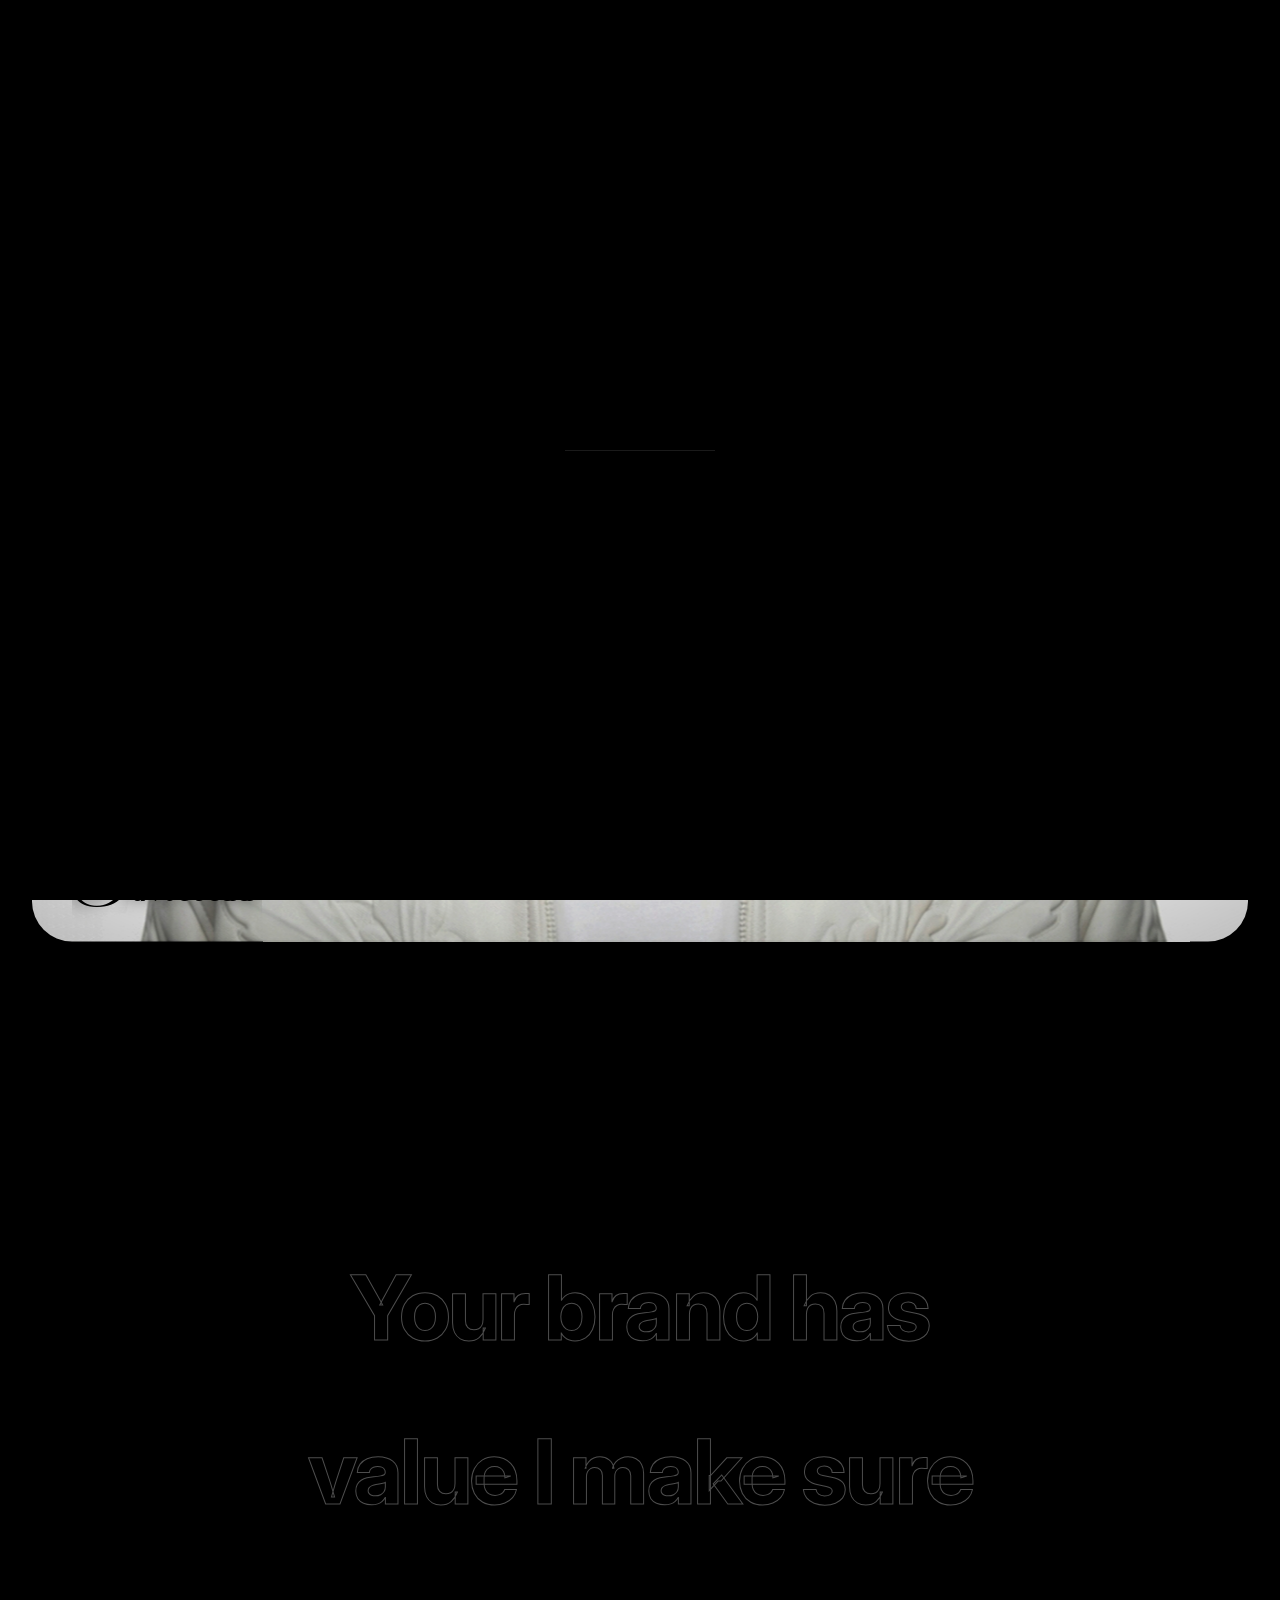
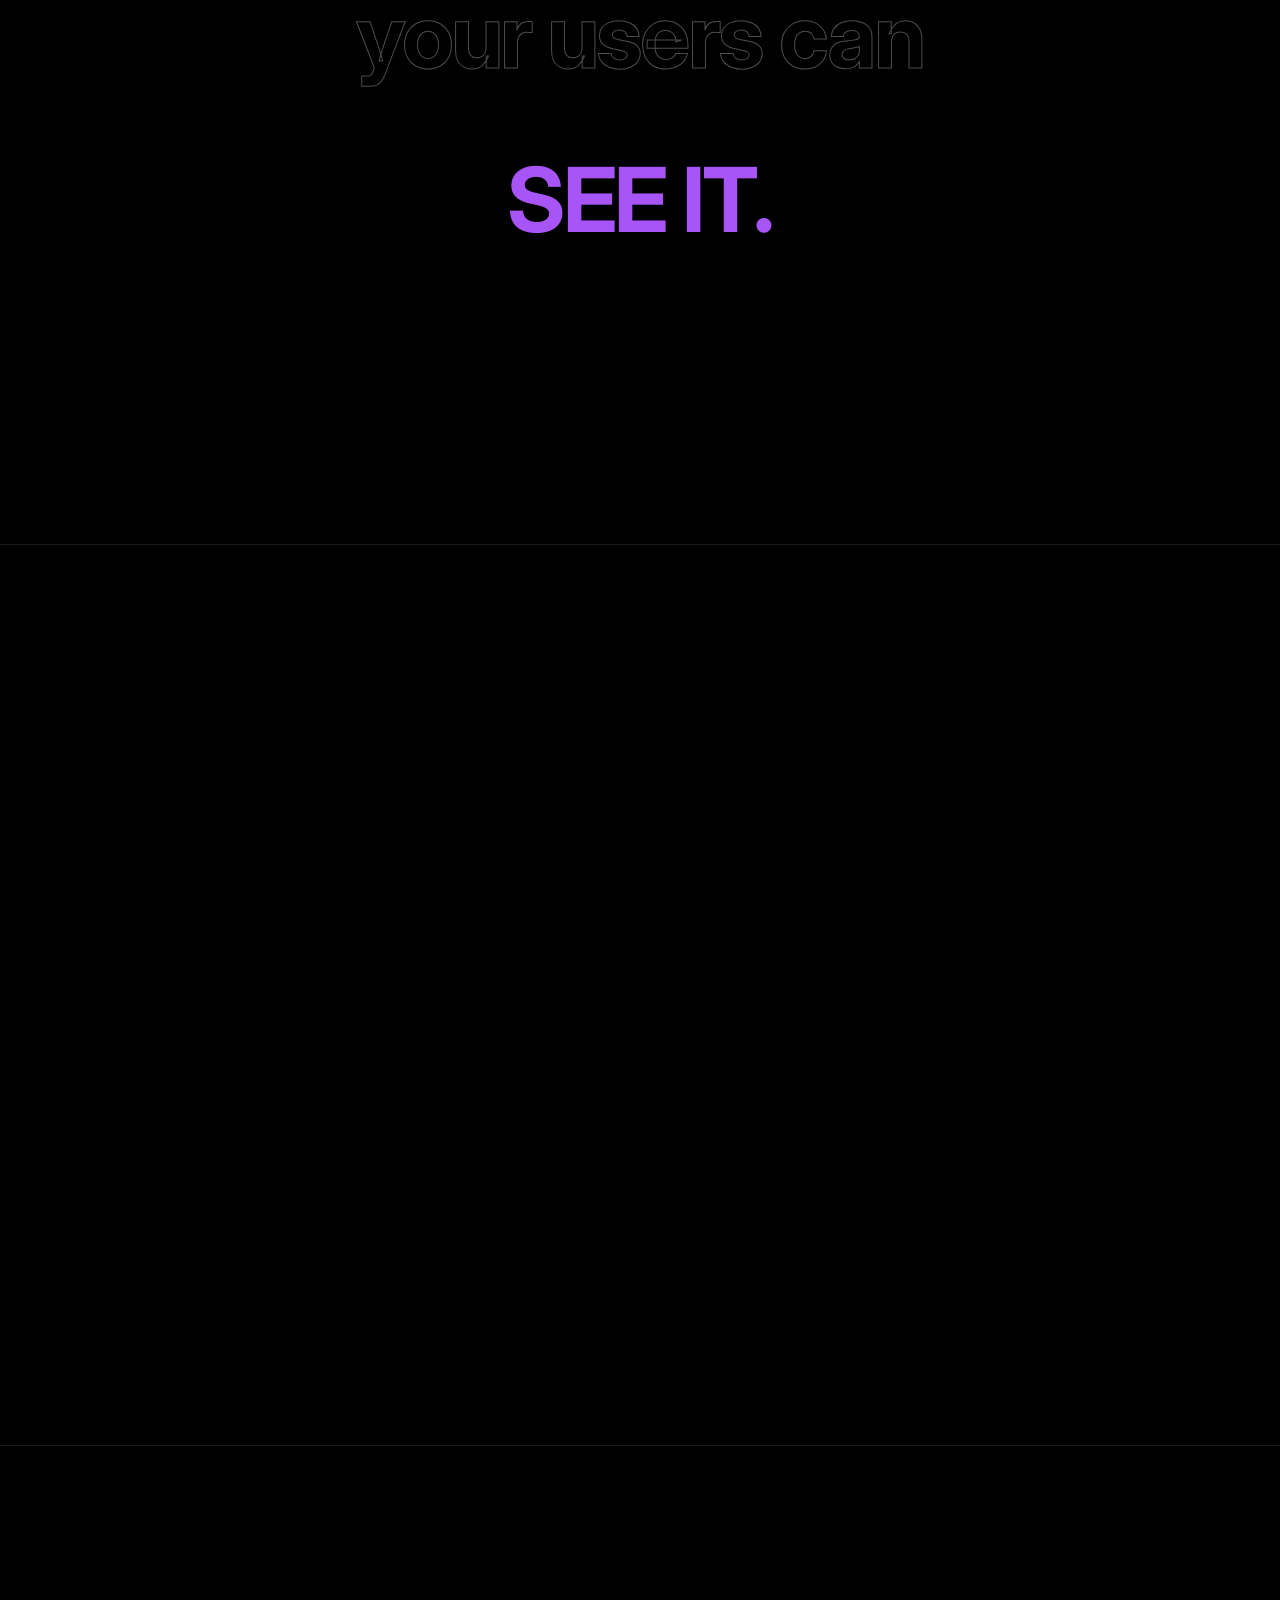
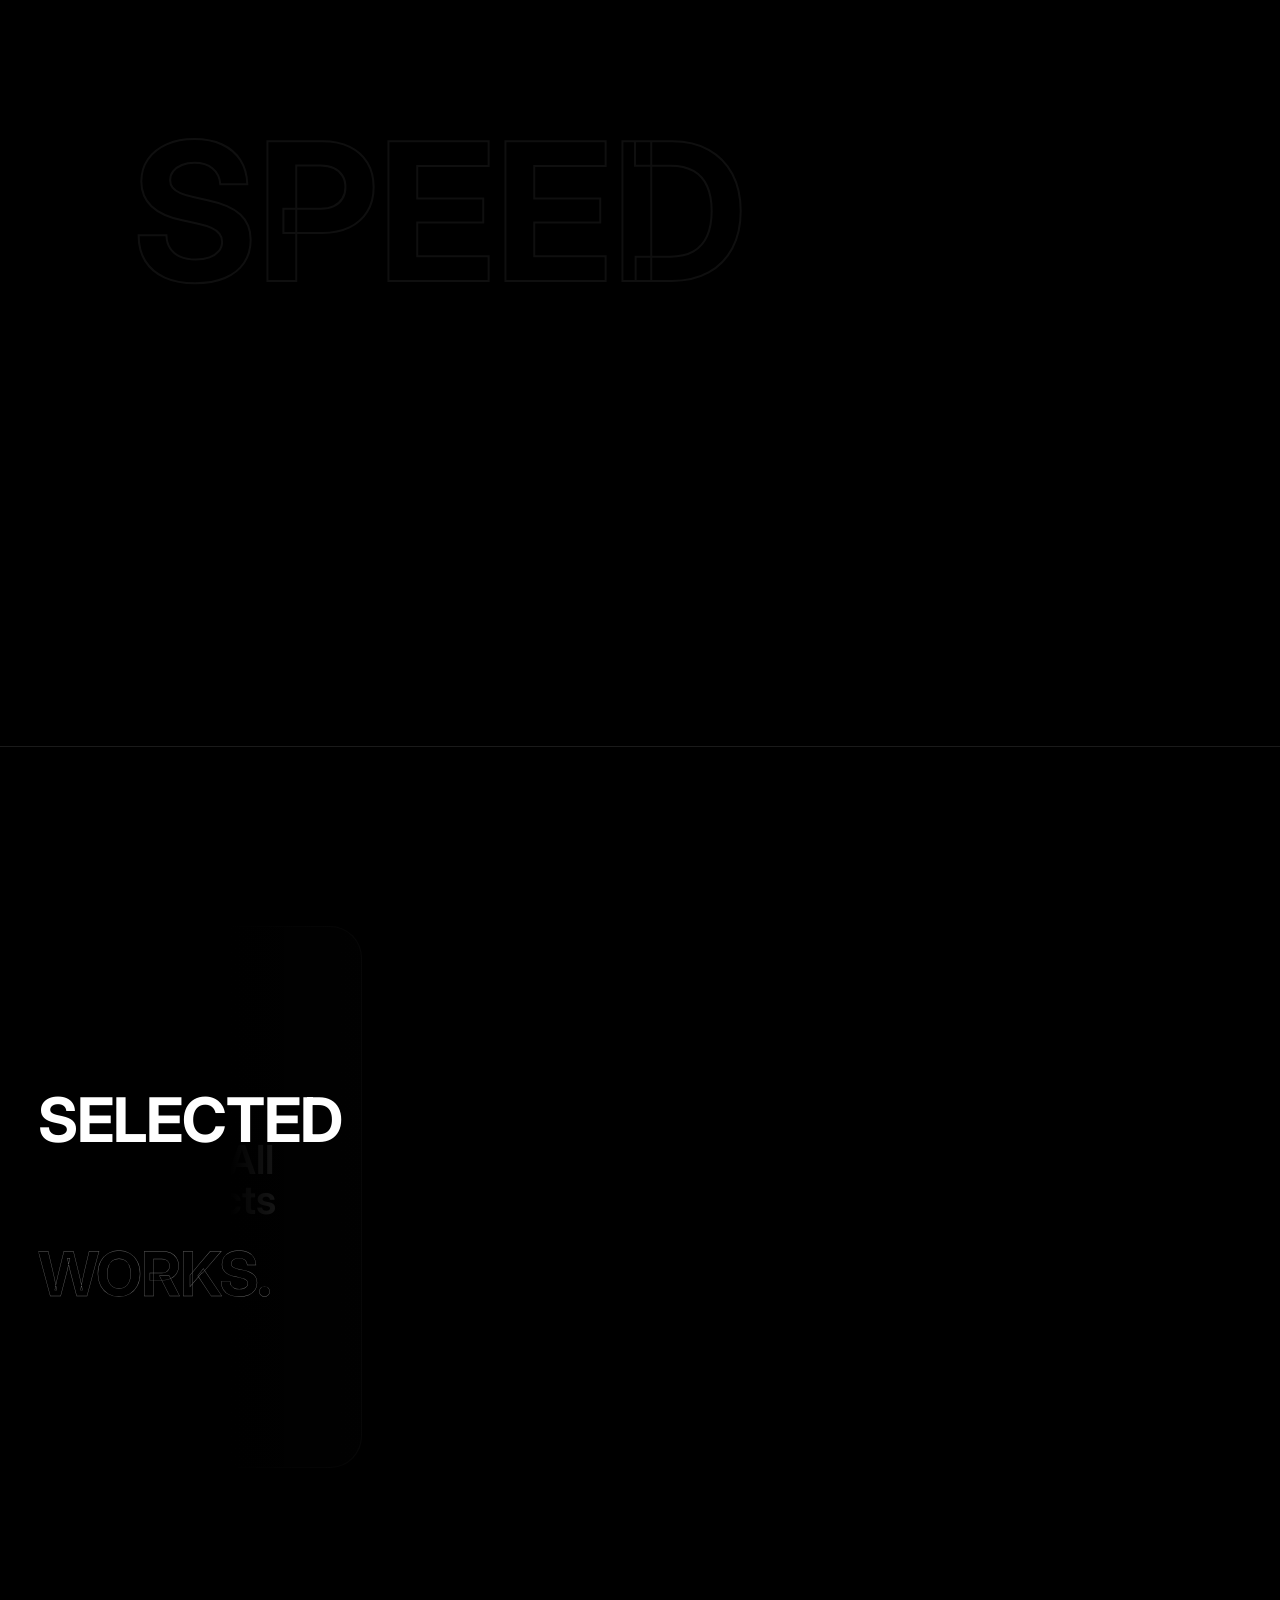
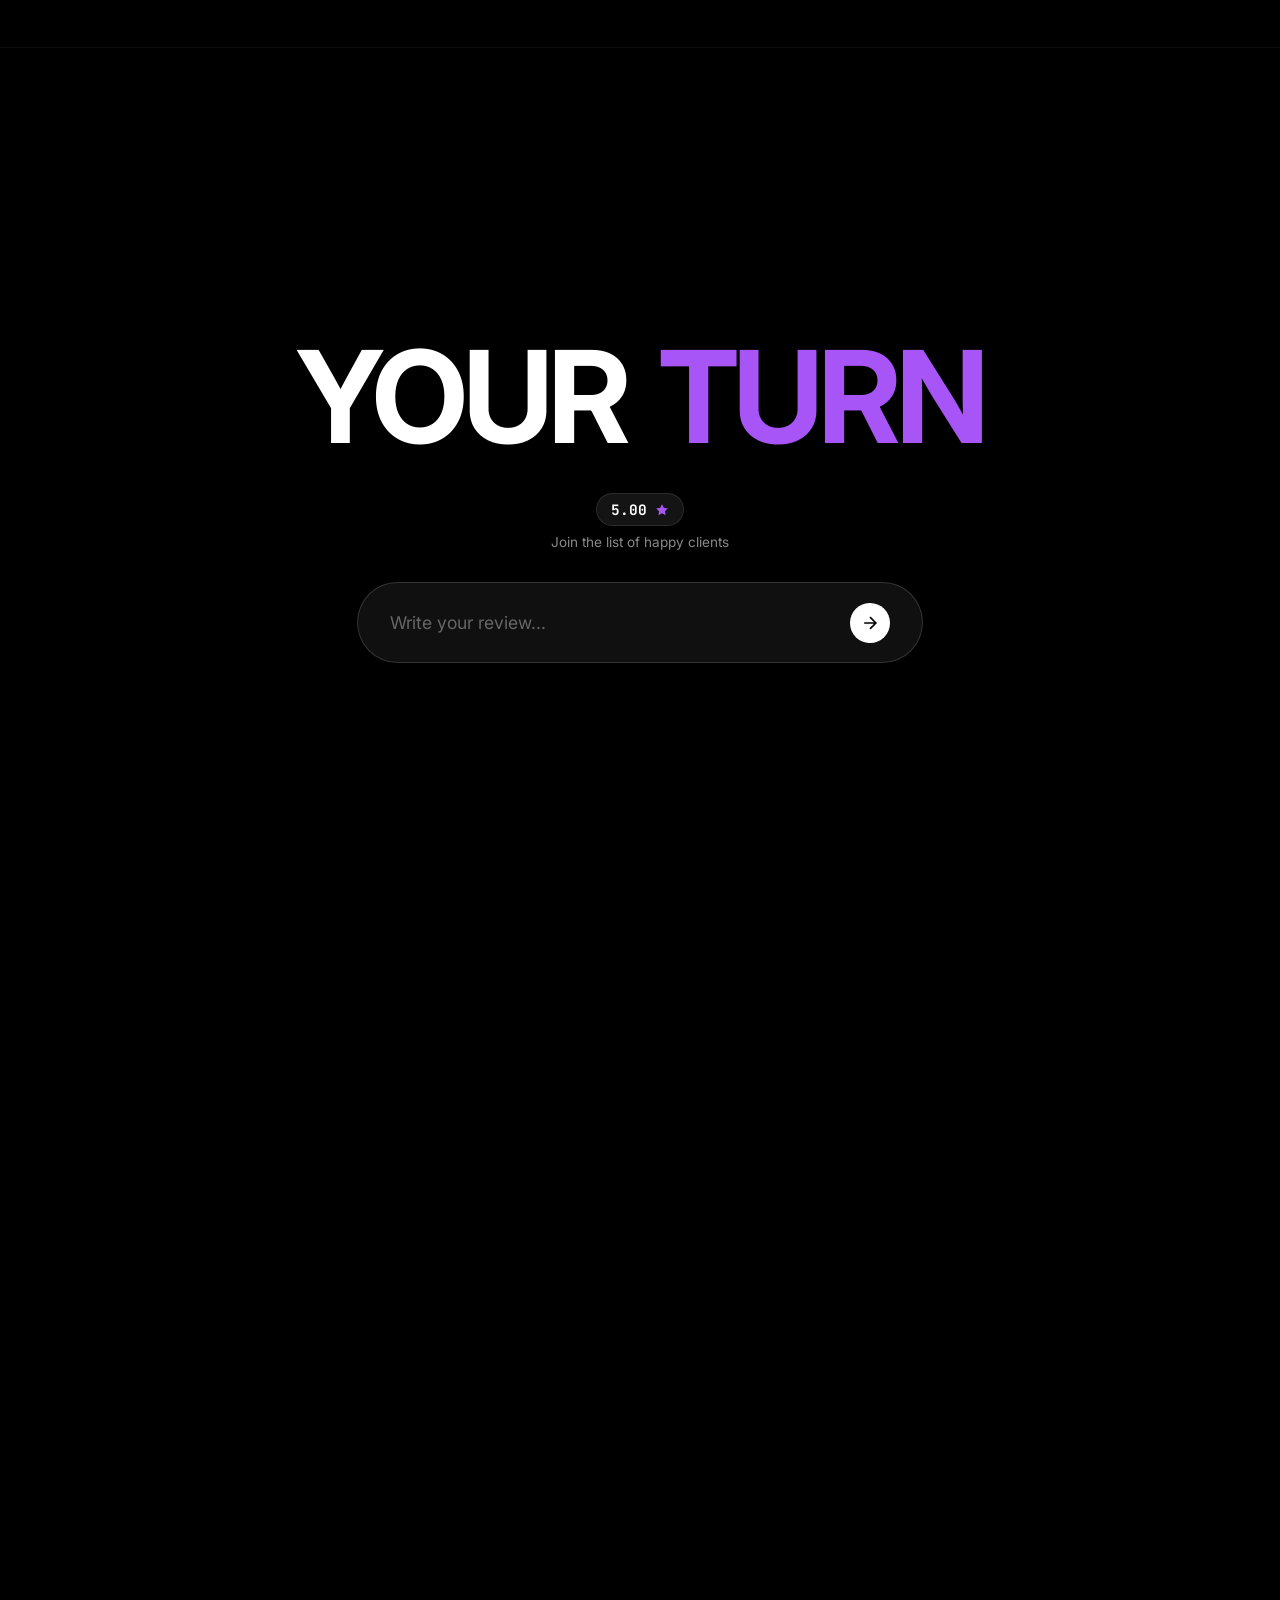
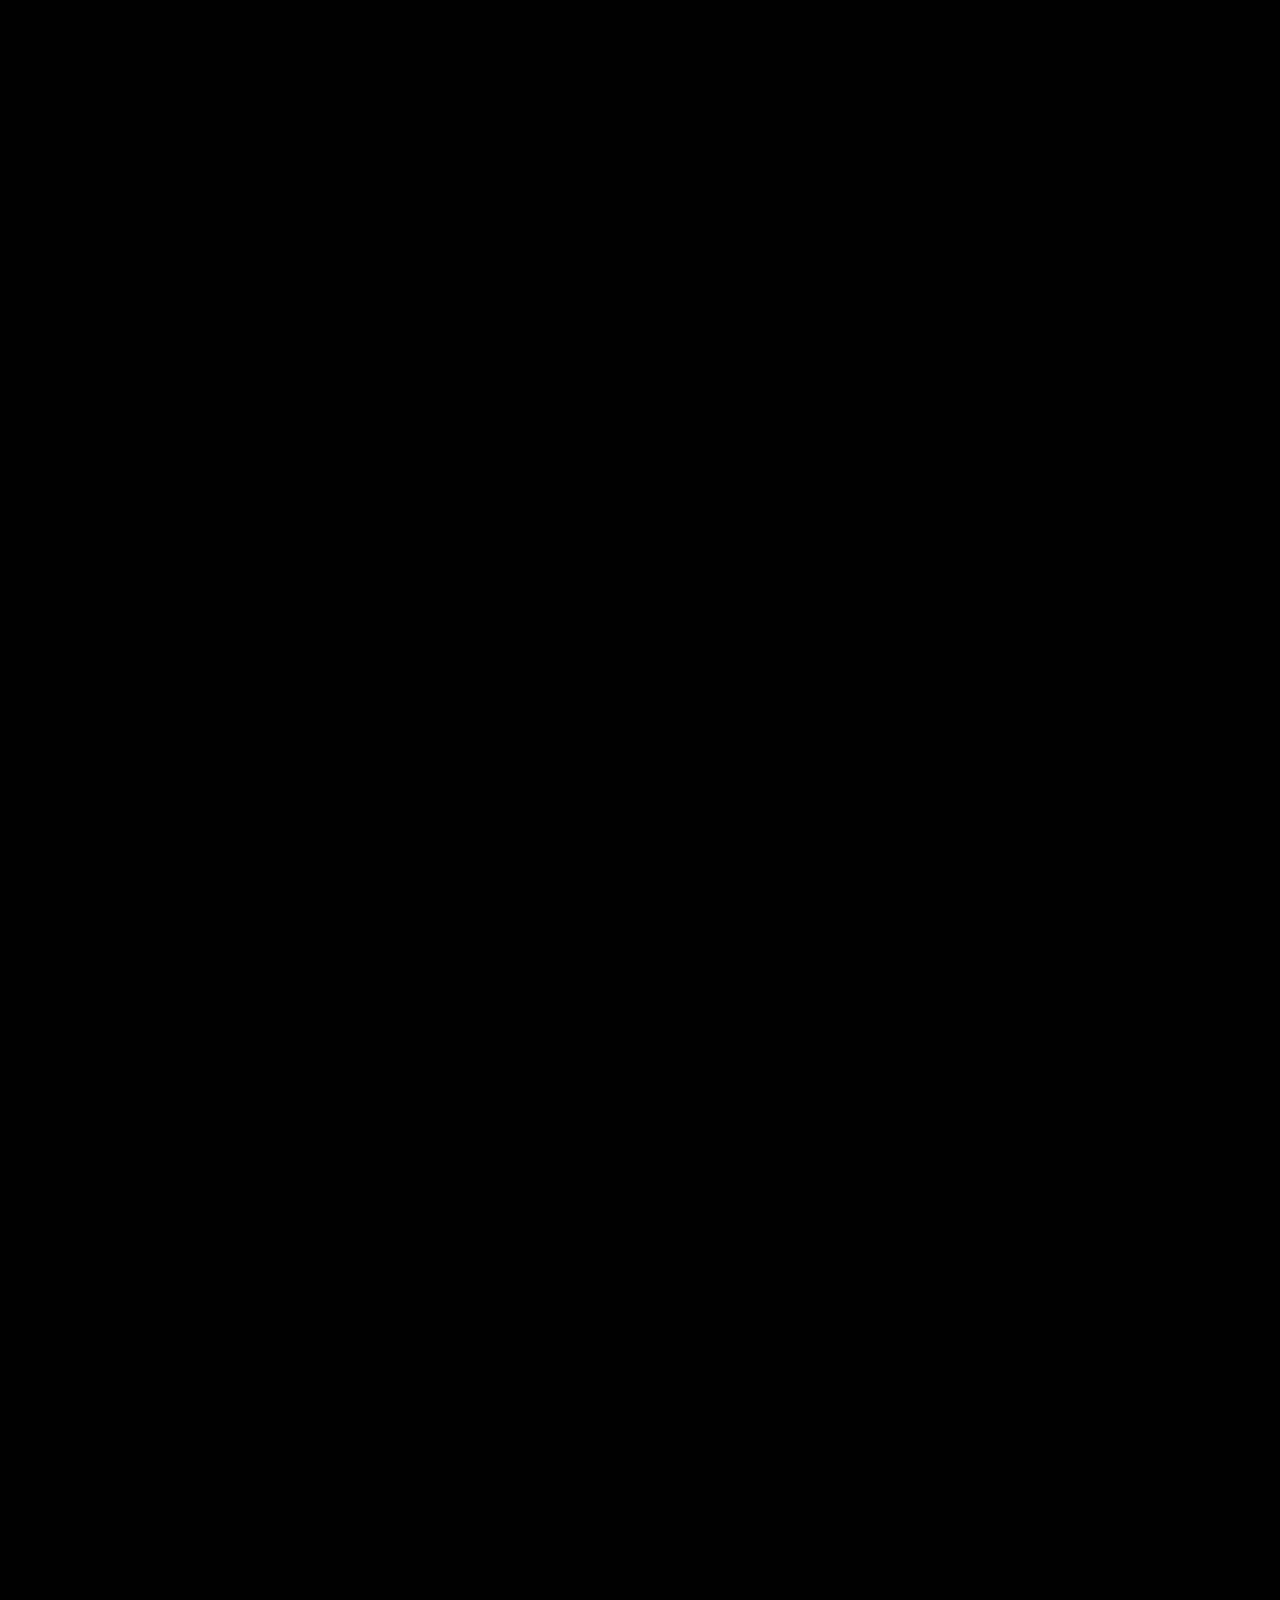
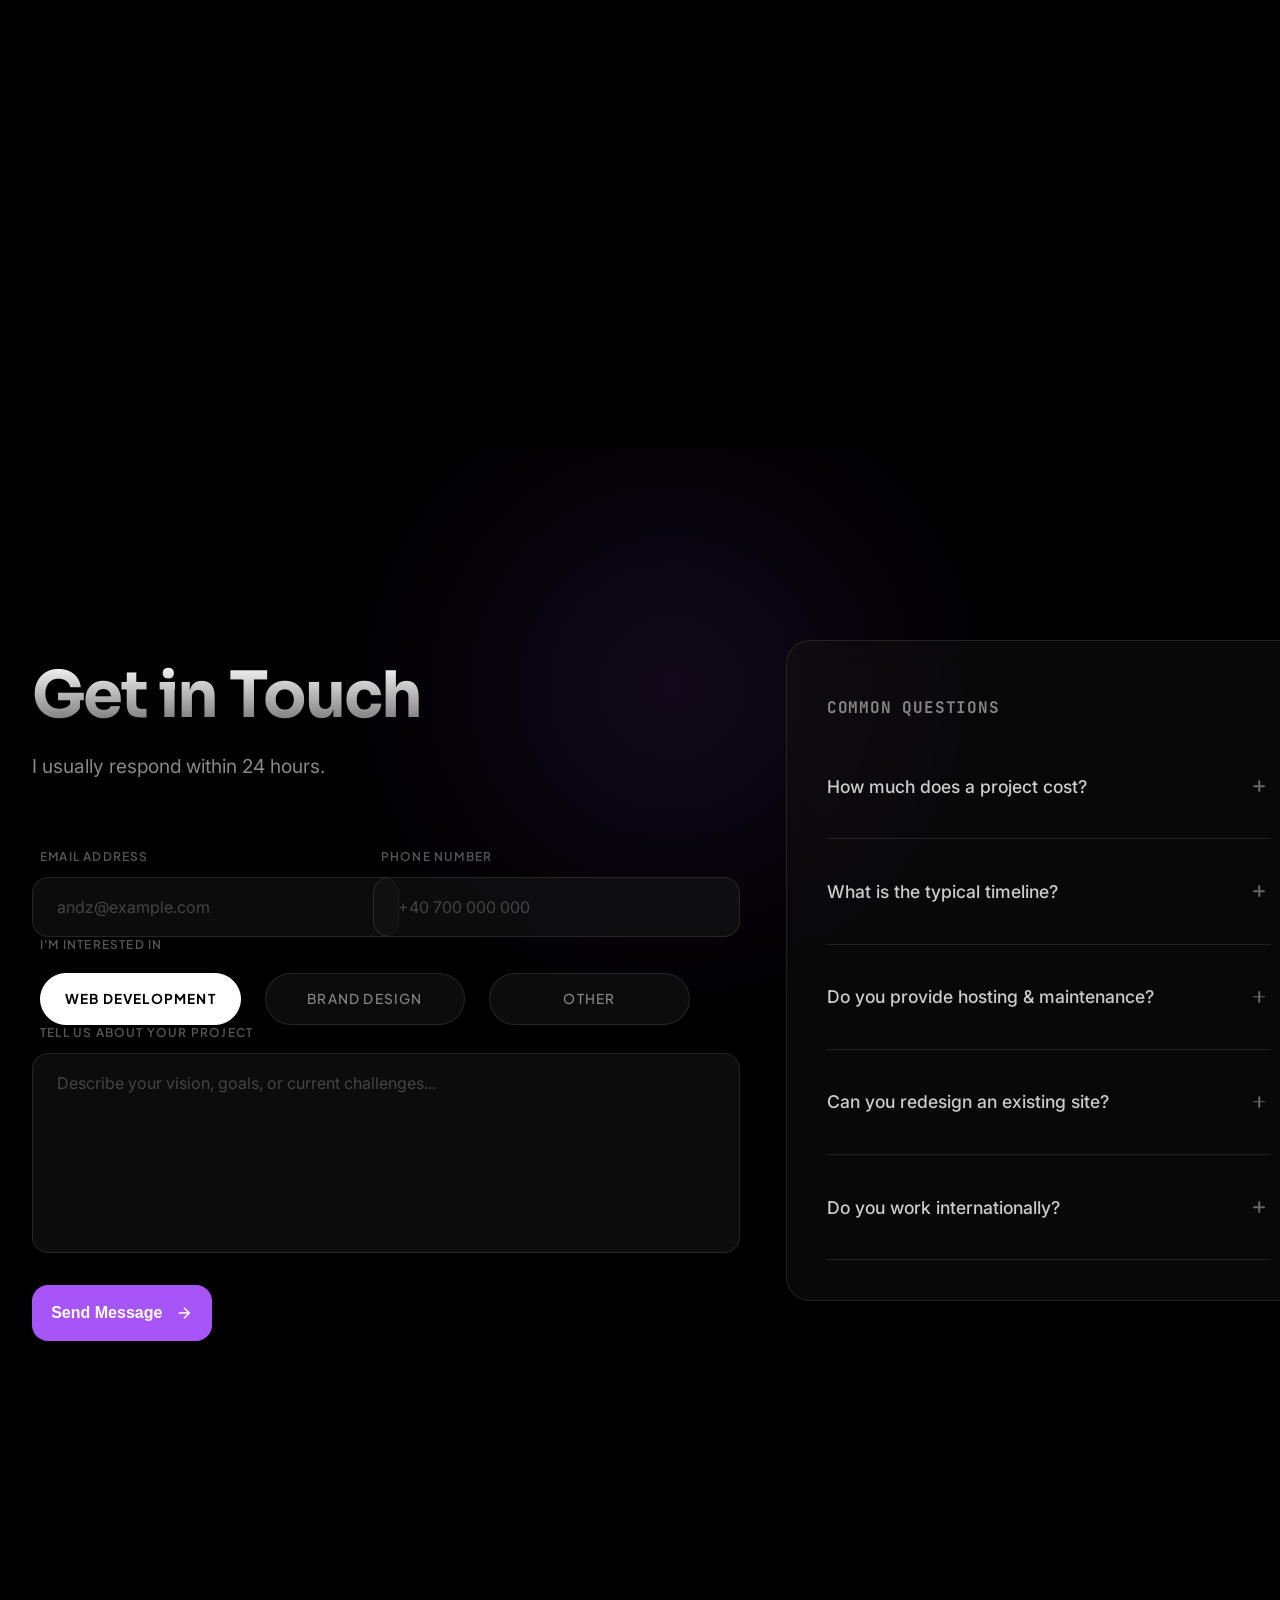
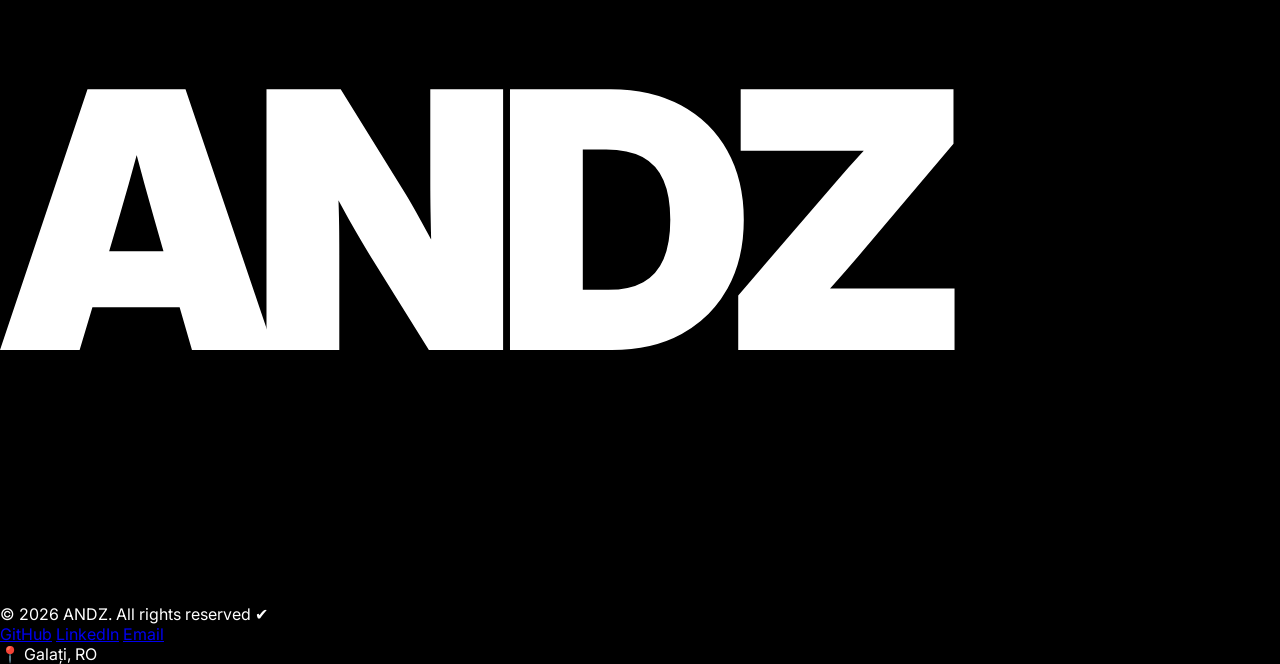
==== commit 93ee459b: "Add files via upload" ====
--- a/index.html
+++ b/index.html
@@ -1,1007 +1,629 @@
 <!DOCTYPE html>
-<html lang="en">
+<html lang="en" class="antialiased">
 <head>
     <meta charset="UTF-8">
     <meta name="viewport" content="width=device-width, initial-scale=1.0">
-    <title>ANDZ</title>
-    <base href="/"> 
-    <link rel="stylesheet" href="css/switch.css">
-    <link rel="stylesheet" href="css/style.css">
-    <link rel="stylesheet" href="css/about.css">
-    <link rel="stylesheet" href="css/contact.css">
-    <link rel="stylesheet" href="css/cv.css">
-    <link rel="stylesheet" href="css/home.css">
-    <link rel="stylesheet" href="css/projects.css">
-    <link rel="stylesheet" href="css/reviews.css">
-    <link rel="stylesheet" href="css/footer.css">
-    <link rel="manifest" href="https://andzcr.github.io/assets/favicon/site.webmanifest">
-    <meta name="theme-color" content="#ffffff"> 
+    <title>ANDZ.ro | Studio</title>
+    
+    <link rel="preconnect" href="https://fonts.googleapis.com">
+    <link rel="preconnect" href="https://fonts.gstatic.com" crossorigin>
+    <link href="https://fonts.googleapis.com/css2?family=Inter:wght@300;400;500;600;700;800;900&display=swap" rel="stylesheet">
+    <link href="https://fonts.googleapis.com/css2?family=JetBrains+Mono:wght@400;500;700&display=swap" rel="stylesheet">
+    <link href="https://fonts.googleapis.com/css2?family=Sora:wght@100;300;400;600;800&display=swap" rel="stylesheet">
+    <link href="https://fonts.googleapis.com/css2?family=Great+Vibes&display=swap" rel="stylesheet">
+    <link href="https://fonts.googleapis.com/css2?family=Plus+Jakarta+Sans:wght@300;400;600;800&display=swap" rel="stylesheet">
     <link rel="apple-touch-icon" sizes="180x180" href="https://andzcr.github.io/assets/favicon/apple-touch-icon.png">
     <meta name="apple-mobile-web-app-capable" content="yes">
     <meta name="apple-mobile-web-app-status-bar-style" content="black-translucent">
     <meta name="apple-mobile-web-app-title" content="∀ N D Z">
     <link rel="icon" type="image/png" sizes="32x32" href="https://andzcr.github.io/assets/favicon/favicon-32x32.png">
     <link rel="icon" type="image/png" sizes="16x16" href="https://andzcr.github.io/assets/favicon/favicon-16x16.png">
+    <link rel="stylesheet" href="css/style.css">
+    <link rel="stylesheet" href="css/services.css">
+    <link rel="stylesheet" href="css/projects.css">
+    <link rel="stylesheet" href="css/reviews.css">
+    <link rel="stylesheet" href="css/home.css">
+    <link rel="stylesheet" href="css/standout.css">
+    <link rel="stylesheet" href="css/contact.css">
     
-    <script src="https://cdnjs.cloudflare.com/ajax/libs/gsap/3.12.2/gsap.min.js"></script>
-    <script src="https://cdnjs.cloudflare.com/ajax/libs/gsap/3.12.2/ScrollTrigger.min.js"></script>
+    <script src="https://cdn.tailwindcss.com"></script>
+    
+    <script src="https://cdnjs.cloudflare.com/ajax/libs/gsap/3.12.5/gsap.min.js"></script>
+    <script src="https://cdnjs.cloudflare.com/ajax/libs/gsap/3.12.5/ScrollTrigger.min.js"></script>
+    <script src="https://cdnjs.cloudflare.com/ajax/libs/gsap/3.12.5/ScrollToPlugin.min.js"></script>
+    
+    <script src="https://www.gstatic.com/firebasejs/8.10.1/firebase-app.js"></script>
+    <script src="https://www.gstatic.com/firebasejs/8.10.1/firebase-firestore.js"></script>
     
     <script src="https://unpkg.com/@studio-freight/lenis@1.0.42/dist/lenis.min.js"></script>
 
-    <style>
-        .logo-layer img {
-            filter: brightness(0);
-        }
-        .logo-layer {
-            background: none !important;
-            -webkit-text-fill-color: initial !important;
-        }
-    </style>
+    <script type="module" src="https://unpkg.com/ionicons@7.1.0/dist/ionicons/ionicons.esm.js"></script>
+    <script nomodule src="https://unpkg.com/ionicons@7.1.0/dist/ionicons/ionicons.js"></script>
 </head>
-<body>
-<nav class="ios-nav-wrapper" id="ios-navbar">
-    <ul class="ios-nav-list">
+<body class="bg-black text-white">
+    <div class="preloader">
+        <div class="loader-line"><div class="loader-fill"></div></div>
+    </div>
+
+    <div class="progress-container">
+        <div class="site-progress-bar"></div>
+    </div>
+
+    <div id="notification-container"></div>
+
+    <nav class="smart-nav fixed top-8 right-8 z-[100] flex justify-end items-center pointer-events-none">
+        <div class="nav-glass-capsule pointer-events-auto" id="nav-capsule">
+            <div class="nav-links-wrapper" id="nav-links">
+                <a href="#services" class="nav-link">Services</a>
+                <a href="#projects" class="nav-link">Projects</a>
+                <a href="#reviews" class="nav-link">Reviews</a>
+            </div>
+            <button class="nav-cta-btn" id="nav-cta" onclick="document.querySelector('#contact').scrollIntoView({behavior: 'smooth'})">
+                <span>Get in Touch</span>
+            </button>
+        </div>
+
+        <div class="magnetic-wrap pointer-events-auto" id="burger-magnet">
+            <button class="minimal-burger-btn" id="nav-burger" onclick="toggleMenu()">
+                <div class="burger-box">
+                    <div class="mag-line line-1"></div>
+                    <div class="mag-line line-2"></div>
+                </div>
+                <div class="magnetic-area"></div>
+            </button>
+        </div>
+    </nav>
+
+    <div class="menu-overlay" id="menu-overlay">
+        <div class="menu-backdrop" onclick="toggleMenu()"></div>
         
-        <li class="ios-nav-item active">
-            <a href="#home" class="ios-link" data-section="home">
-                <div class="icon-box">
-                    <ion-icon name="home-outline" class="ico-out"></ion-icon>
-                    <ion-icon name="home" class="ico-fill"></ion-icon>
-                </div>
-                <span class="ios-label">Home</span>
-            </a>
-            <div class="active-glow"></div>
-        </li>
-
-        <li class="ios-nav-item">
-            <a href="#about" class="ios-link" data-section="about">
-                <div class="icon-box">
-                    <ion-icon name="finger-print-outline" class="ico-out"></ion-icon>
-                    <ion-icon name="finger-print" class="ico-fill"></ion-icon>
-                </div>
-                <span class="ios-label">About Me</span>
-            </a>
-            <div class="active-glow"></div>
-        </li>
-
-        <li class="ios-nav-item">
-            <a href="#cv-section" class="ios-link" data-section="cv-section">
-                <div class="icon-box">
-                    <ion-icon name="code-working-outline" class="ico-out"></ion-icon>
-                    <ion-icon name="code-working" class="ico-fill"></ion-icon>
-                </div>
-                <span class="ios-label">Technologies</span>
-            </a>
-            <div class="active-glow"></div>
-        </li>
-
-        <li class="ios-nav-item">
-            <a href="#projects" class="ios-link" data-section="projects">
-                <div class="icon-box">
-                    <ion-icon name="layers-outline" class="ico-out"></ion-icon>
-                    <ion-icon name="layers" class="ico-fill"></ion-icon>
-                </div>
-                <span class="ios-label">Projects</span>
-            </a>
-            <div class="active-glow"></div>
-        </li>
-
-        <li class="ios-nav-item">
-            <a href="#reviews" class="ios-link" data-section="reviews">
-                <div class="icon-box">
-                    <ion-icon name="star-outline" class="ico-out"></ion-icon>
-                    <ion-icon name="star" class="ico-fill"></ion-icon>
-                </div>
-                <span class="ios-label">Reviews</span>
-            </a>
-            <div class="active-glow"></div>
-        </li>
-
-        <li class="ios-nav-item">
-            <a href="#contact" class="ios-link" data-section="contact">
-                <div class="icon-box">
-                    <ion-icon name="paper-plane-outline" class="ico-out"></ion-icon>
-                    <ion-icon name="paper-plane" class="ico-fill"></ion-icon>
-                </div>
-                <span class="ios-label">Contact</span>
-            </a>
-            <div class="active-glow"></div>
-        </li>
-    </ul>
-
-    <div class="nav-progress-container">
-        <div class="nav-progress-bar" id="nav-progress-bar"></div>
-    </div>
-</nav>
-    <canvas id="snow-container"></canvas>
-
-    <div id="winter-loader">
-        <div class="mist-layer"></div>
-        <div class="got-text" id="got-message">Winter Is Coming</div>
-        <div class="got-line"></div>
-    </div>
-
-    <div id="theme-trigger" class="side-tab">
-        <span class="tab-text">THEMES</span>
-    </div>
-
-    <div id="loading-overlay">
-        <div class="loader-content">
-            <div class="fleur-wrapper">
-                <span class="fleur-ghost"><img src="https://andzcr.github.io/resources/photos/andz-logo.png" alt="ANDZ Logo" style="height: 1em; width: auto; vertical-align: middle;"></span>
-                <div class="fleur-fill-container"><span class="fleur-fill"><img src="https://andzcr.github.io/resources/photos/andz-logo.png" alt="ANDZ Logo" style="height: 1em; width: auto; vertical-align: middle;"></span></div>
-            </div>
-            <div class="loader-text">Good taste! Please wait<span class="dots"></span></div>
+        <div class="ios-interface">
+            <div class="ios-sidebar">
+                <div class="sidebar-header" style="display: flex; justify-content: space-between; align-items: center;">
+                    <span class="ios-label">Menu</span>
+                </div>
+                <nav class="ios-nav-list">
+                    <a href="#home"
+                        class="ios-link active"
+                        data-img="ios-img-home"
+                        onclick="navigateTo('#home')">
+                        <div class="icon-box"><svg width="20" height="20" fill="none" stroke="currentColor" stroke-width="2" viewBox="0 0 24 24"><path d="M3 12l2-2m0 0l7-7 7 7M5 10v10a1 1 0 001 1h3m10-11l2 2m-2-2v10a1 1 0 01-1 1h-3m-6 0a1 1 0 001-1v-4a1 1 0 011-1h2a1 1 0 011 1v4a1 1 0 001 1m-6 0h6"/></svg></div>
+                        <span class="link-text">Home</span>
+                        <div class="active-dot"></div>
+                    </a>
+                    <a href="#services" class="ios-link" data-img="ios-img-services" onclick="toggleMenu()">
+                        <div class="icon-box"><svg width="20" height="20" fill="none" stroke="currentColor" stroke-width="2" viewBox="0 0 24 24"><path d="M19.428 15.428a2 2 0 00-1.022-.547l-2.387-.477a6 6 0 00-3.86.517l-.318.158a6 6 0 01-3.86.517L6.05 15.21a2 2 0 00-1.806.547M8 4h8l-1 1v5.172a2 2 0 00.586 1.414l5 5c1.26 1.26.367 3.414-1.415 3.414H4.828c-1.782 0-2.674-2.154-1.414-3.414l5-5A2 2 0 009 10.172V5L8 4z"/></svg></div>
+                        <span class="link-text">Services</span>
+                        <div class="active-dot"></div>
+                    </a>
+                    <a href="#works" class="ios-link" data-img="ios-img-works" onclick="toggleMenu()">
+                        <div class="icon-box"><svg width="20" height="20" fill="none" stroke="currentColor" stroke-width="2" viewBox="0 0 24 24"><path d="M4 16l4.586-4.586a2 2 0 012.828 0L16 16m-2-2l1.586-1.586a2 2 0 012.828 0L16 16m-2-2l1.586-1.586a2 2 0 012.828 0L16 16m-2-2l1.586-1.586a2 2 0 012.828 0L20 14m-6-6h.01M6 20h12a2 2 0 002-2V6a2 2 0 00-2-2H6a2 2 0 00-2 2v12a2 2 0 002 2z"/></svg></div>
+                        <span class="link-text">Works</span>
+                        <div class="active-dot"></div>
+                    </a>
+                    <a href="#reviews" class="ios-link" data-img="ios-img-reviews" onclick="toggleMenu()">
+                        <div class="icon-box"><svg width="20" height="20" fill="none" stroke="currentColor" stroke-width="2" viewBox="0 0 24 24"><path d="M8 10h.01M12 10h.01M16 10h.01M9 16H5a2 2 0 01-2-2V6a2 2 0 012-2h14a2 2 0 012 2v8a2 2 0 01-2 2h-5l-5 5v-5z"/></svg></div>
+                        <span class="link-text">Reviews</span>
+                        <div class="active-dot"></div>
+                    </a>
+                </nav>
+                
+                <div class="sidebar-footer">
+                    <div class="ios-profile-pill">
+                        <div class="p-avatar">
+                            <img src="https://andzcr.github.io/resources/photos/andz-logo.png" alt="A">
+                        </div>
+                        <div class="p-info">
+                            <span class="p-name">ANDZ Studio</span>
+                            <span class="p-status">Online • Galați</span>
+                        </div>
+                    </div>
+                </div>
+            </div>
+
+            <div class="ios-content-area relative">
+                <div class="content-header">
+                    <span class="ch-title">Dashboard</span>
+                    <span class="ch-date" id="ios-clock">12:00 PM</span>
+                </div>
+
+                <div class="widgets-grid">
+                    <div class="widget large-widget preview-widget">
+                        <div class="pw-image active" id="ios-img-home" style="background-image: url('https://andzcr.github.io/resources/photos/background.jpg');"></div>
+                        <div class="pw-image" id="ios-img-services" style="background-image: url('https://andzcr.github.io/resources/photos/services/webdevservice.png');"></div>
+                        <div class="pw-image" id="ios-img-works" style="background-image: url('https://andzcr.github.io/resources/projects/bass-logo.png');"></div>
+                        <div class="pw-image" id="ios-img-reviews" style="background-image: url('https://andzcr.github.io/resources/photos/reviews/good.png');"></div>
+                        <div class="pw-overlay">
+                            <span class="pw-tag">Preview</span>
+                        </div>
+                    </div>
+
+                    <a href="mailto:andz.contact@gmail.com" class="widget small-widget contact-widget">
+                        <div class="w-icon-circle">
+                            <svg width="20" height="20" fill="none" stroke="currentColor" stroke-width="2" viewBox="0 0 24 24"><path d="M3 8l7.89 5.26a2 2 0 002.22 0L21 8M5 19h14a2 2 0 002-2V7a2 2 0 00-2-2H5a2 2 0 00-2 2v10a2 2 0 002 2z"/></svg>
+                        </div>
+                        <div class="w-content">
+                            <span class="w-label">Contact Us</span>
+                            <span class="w-value">Send Email</span>
+                        </div>
+                        <div class="w-arrow">↗</div>
+                    </a>
+
+                    <div class="widget small-widget social-widget" onclick="toggleSocials()">
+                         <div class="social-trigger-content">
+                             <div class="social-mini-stack">
+                                 <div class="mini-dot"></div>
+                                 <div class="mini-dot"></div>
+                                 <div class="mini-dot"></div>
+                             </div>
+                             <span class="social-vertical-text">SOCIALS</span>
+                         </div>
+                         <div class="social-glow-orb"></div>
+                    </div>
+                </div>
+
+                <div class="social-expanded-overlay" id="social-overlay">
+                    <div class="social-modal-header">
+                        <h3 class="social-modal-title">Network</h3>
+                        <button class="social-close-btn" onclick="toggleSocials()">
+                            <ion-icon name="close-outline"></ion-icon>
+                        </button>
+                    </div>
+                    
+                    <div class="socials-grid-full">
+                        <a href="https://linkedin.com/in/lehadus-andrei-25a807372/" class="social-card" target="_blank" data-platform="linkedin">
+                            <div class="sc-icon"><ion-icon name="logo-linkedin"></ion-icon></div>
+                            <span class="sc-name">LinkedIn</span>
+                        </a>
+                        <a href="https://github.com/andzcr" class="social-card" target="_blank" data-platform="github">
+                            <div class="sc-icon"><ion-icon name="logo-github"></ion-icon></div>
+                            <span class="sc-name">GitHub</span>
+                        </a>
+                        <a href="https://discord.com/users/andz7z" class="social-card" target="_blank" data-platform="discord">
+                            <div class="sc-icon"><ion-icon name="logo-discord"></ion-icon></div>
+                            <span class="sc-name">Discord</span>
+                        </a>
+                        <a href="https://www.tiktok.com/@andz_cr" class="social-card" target="_blank" data-platform="tiktok">
+                            <div class="sc-icon"><ion-icon name="logo-tiktok"></ion-icon></div>
+                            <span class="sc-name">TikTok</span>
+                        </a>
+                        <a href="https://youtube.com/@visuals_mods" class="social-card" target="_blank" data-platform="youtube">
+                            <div class="sc-icon"><ion-icon name="logo-youtube"></ion-icon></div>
+                            <span class="sc-name">YouTube</span>
+                        </a>
+                        <a href="https://instagram.com/ndr.xc" class="social-card" target="_blank" data-platform="instagram">
+                            <div class="sc-icon"><ion-icon name="logo-instagram"></ion-icon></div>
+                            <span class="sc-name">Instagram</span>
+                        </a>
+                        <a href="https://facebook.com/andzcr" class="social-card" target="_blank" data-platform="facebook">
+                            <div class="sc-icon"><ion-icon name="logo-facebook"></ion-icon></div>
+                            <span class="sc-name">Facebook</span>
+                        </a>
+                        <a href="mailto:lehadus04@gmail.com" class="social-card" data-platform="gmail">
+                            <div class="sc-icon"><ion-icon name="mail-outline"></ion-icon></div>
+                            <span class="sc-name">Gmail</span>
+                        </a>
+                    </div>
+                </div>
+            </div>
         </div>
     </div>
 
-    <div id="theme-drawer" class="theme-wrapper">
-        <div class="theme-panel">
-            <div class="close-btn" id="close-menu-btn">×</div>
-            
-            <div class="panel-header">
-                <h3>Appearance</h3>
+    <div id="site-content" class="relative z-10 bg-black shadow-2xl">
+        <main id="main-content">
+            <section id="home" class="home-section">
+                <div class="bg-reveal-wrapper">
+                    <div class="bg-base"></div>
+                    <canvas id="reveal-canvas"></canvas>
+                </div>
+                <div class="home-content">
+                    <div class="top-left-brand">
+                        <div class="logo-3d-wrapper">
+                            <div class="logo-3d-scene">
+                                <div class="logo-3d-obj">
+                                    <div class="logo-layer l1"><img src="https://andzcr.github.io/resources/photos/andz-logo.png" alt="Logo"></div>
+                                    <div class="logo-layer l2"><img src="https://andzcr.github.io/resources/photos/andz-logo.png" alt="Logo"></div>
+                                    <div class="logo-layer l3"><img src="https://andzcr.github.io/resources/photos/andz-logo.png" alt="Logo"></div>
+                                    <div class="logo-layer l4"><img src="https://andzcr.github.io/resources/photos/andz-logo.png" alt="Logo"></div>
+                                    <div class="logo-layer l5"><img src="https://andzcr.github.io/resources/photos/andz-logo.png" alt="Logo"></div>
+                                </div>
+                            </div>
+                        </div>
+                        <div class="brand-text">
+                            <h1 class="brand-name">ANDZ</h1>
+                            <div class="brand-sub-rotator" id="subtitle-rotator">
+                                <div class="brand-sub-item active">Web Developer</div>
+                                <div class="brand-sub-item">Brand Designer</div>
+                                <div class="brand-sub-item">Creative Engineer</div>
+                            </div>
+                        </div>
+                    </div>
+                    <div class="bottom-left-group">
+                        <p class="vision-top">WHERE YOUR BRAND</p>
+                        <h2 class="vision-main">FEELS</h2>
+                        <div class="word-rotator" id="main-rotator">
+                            <span class="rotating-word active">Powerful</span>
+                            <span class="rotating-word">Timeless</span>
+                            <span class="rotating-word">Iconic</span>
+                        </div>
+                    </div>
+                </div>
+            </section>
+
+            <section class="manifesto-section">
+                <div class="manifesto-wrapper">
+                    <h2 class="manifesto-line">Your brand has</h2>
+                    <h2 class="manifesto-line">value I make sure</h2>
+                    <h2 class="manifesto-line">your users can</h2>
+                    <h2 class="manifesto-line" style="color: #a855f7; -webkit-text-stroke: 0;">SEE IT.</h2>
+                </div>
+            </section>
+
+            <section id="services" class="services-section">
+                <div class="services-container">
+                    <div class="services-left">
+                        <div class="sticky-wrapper">
+                            <img src="https://andzcr.github.io/resources/photos/services/webdevservice.png" class="service-img first" id="img-1" alt="Architecture">
+                            <img src="https://andzcr.github.io/resources/photos/services/brandservice.png" class="service-img" id="img-2" alt="Strategy">
+                        </div>
+                    </div>
+                    <div class="services-right">
+                        <div class="service-item first-text" data-index="0">
+                            <img src="https://andzcr.github.io/resources/photos/services/webdevservice.png" class="mobile-img" alt="Mobile 1">
+                            <span class="service-meta">01 &mdash; ENGINEERING</span>
+                            <h3 class="service-title">Web Development</h3>
+                            <p class="service-desc">Leveraging the market's latest front-end technologies and the most secure back-end techniques, we build websites from the ground up.<br><br> Consult today, <span class="underline-text">launch in 48 hours</span> - Receive a fully responsive site, custom-tailored to your specific needs.</p>
+                        </div>
+                        <div class="service-item" data-index="1">
+                            <img src="https://andzcr.github.io/resources/photos/services/brandservice.png" class="mobile-img" alt="Mobile 2">
+                            <span class="service-meta">02 &mdash; VISION</span>
+                            <h3 class="service-title">Brand Design</h3>
+                            <p class="service-desc">Whether it's a clothing brand, a fragrance line, or even nail products, we deliver brand designs that meet your <span class="underline-text">highest expectations.</span><br><br>With continuous communication throughout our collaboration, there is no room for disappointment.</p>
+                        </div>
+                    </div>
+                </div>
+            </section>
+
+            <section class="fw-section">
+                <div class="fw-track">
+                    <div class="fw-item"><h2 class="fw-big-text">CONVERT</h2><div class="fw-details"><span class="fw-num">01</span><p class="fw-desc">Built for today, flexing for what's next. A timeless approach to modern challenges.</p></div></div>
+                    <div class="fw-item"><h2 class="fw-big-text">PURPOSE</h2><div class="fw-details"><span class="fw-num">02</span><p class="fw-desc">Thoughtful, not trendy. Work grounded in purpose, not passing fads. Strategy first, pixels second.</p></div></div>
+                    <div class="fw-item"><h2 class="fw-big-text">SPEED</h2><div class="fw-details"><span class="fw-num">03</span><p class="fw-desc">A streamlined process. Quick, clean & no chaos. Efficiency in every delivery.</p></div></div>
+                </div>
+            </section>
+
+            <section id="projects" class="works-section">
+                <div class="works-gradient-mask"></div>
+                <div class="works-header-abs">
+                    <div class="title-line-wrapper"><h2 class="works-big-title work-title-anim">Selected</h2></div>
+                    <div class="title-line-wrapper"><h2 class="works-big-title outline-text work-title-anim md:pl-20">Works<span class="text-purple-500">.</span></h2></div>
+                </div>
+                <div class="works-track">
+                    <div class="work-card" data-project="bass">
+                        <img src="https://andzcr.github.io/resources/projects/bass-logo.png" class="wc-img" alt="Bass Industries">
+                        <div class="wc-overlay"><span class="wc-cat">Web Development</span><h3 class="wc-title">BASS Industries</h3></div>
+                    </div>
+                    <div class="work-card" data-project="corelle">
+                        <img src="https://andzcr.github.io/resources/projects/corelle-logo.png" class="wc-img" alt="CORELLE Cosmetics">
+                        <div class="wc-overlay"><span class="wc-cat">Brand Identity</span><h3 class="wc-title">CORELLE | Nails Brand</h3></div>
+                    </div>
+                    <div class="view-more-card">
+                        <span class="vm-label">ARCHIVE</span><h3 class="vm-text">View All<br>Projects</h3>
+                        <div class="vm-icon"><svg width="24" height="24" fill="none" stroke="currentColor" stroke-width="2" viewBox="0 0 24 24"><path d="M5 12h14m-7-7l7 7-7 7"/></svg></div>
+                    </div>
+                </div>
+            </section>
+
+            <section id="reviews" class="reviews-section pb-20">
+                <div class="reviews-sticky-wrapper">
+                    <div class="reviews-zoom-container"><h2 class="reviews-title-zoom">Voices of the <br> Industry.</h2></div>
+                    <div class="chat-layout">
+                        <div class="chat-filter-header">
+                            <button class="chat-filter-btn active" onclick="filterChat('all', this)">All</button>
+                            <button class="chat-filter-btn" onclick="filterChat('web', this)">Web Development</button>
+                            <button class="chat-filter-btn" onclick="filterChat('brand', this)">Brand Design</button>
+                        </div>
+                        <div class="chat-column" id="reviews-container"></div>
+                    </div>
+                    <div class="cta-final-wrapper">
+                        <div class="cta-word-wrapper"><span class="cta-word" id="word-your">YOUR</span><span class="cta-word accent" id="word-turn">TURN</span></div>
+                        <div class="cta-stats-container">
+                            <div class="cta-rating-pill"><span class="cta-score" id="avg-rating-display">5.00</span><svg class="cta-star-icon" viewBox="0 0 24 24"><path d="M12 2l3.09 6.26L22 9.27l-5 4.87 1.18 6.88L12 17.77l-6.18 3.25L7 14.14 2 9.27l6.91-1.01L12 2z"/></svg></div>
+                            <span class="cta-reviews-text">Join the list of happy clients</span>
+                        </div>
+                        <div class="cta-input-btn" onclick="openReviewModal()">
+                            <span class="cta-placeholder">Write your review...</span>
+                            <div class="cta-send-icon"><svg width="20" height="20" fill="none" stroke="currentColor" stroke-width="2" viewBox="0 0 24 24"><path d="M5 12h14m-7-7l7 7-7 7"/></svg></div>
+                        </div>
+                    </div>
+                </div>
+            </section>
+
+            <section id="contact" class="contact-section">
+                <div class="contact-glow"></div>
                 
-                <div class="tabs-nav">
-                    <div class="tab-indicator" id="tab-line"></div>
-                    <button class="tab-btn active" id="btn-themes" data-target="themes">THEMES</button>
-                    <button class="tab-btn" id="btn-effects" data-target="effects">EFFECTS</button>
-                </div>
-            </div>
-
-            <div class="panel-content">
-                <div id="view-themes" class="tab-view active">
-                    <div class="theme-section">
-                        <span class="section-label">Simple Themes</span>
-                        <div class="theme-grid basic-grid">
-                            <button class="theme-btn big-card" data-theme="default">
-                                <div class="card-visual dark-visual"><div class="mini-ui"></div></div>
-                                <div class="card-info"><span class="name">Dark ⏾</span></div>
-                            </button>
-                            <button class="theme-btn big-card" data-theme="light">
-                                <div class="card-visual light-visual"><div class="mini-ui"></div></div>
-                                <div class="card-info"><span class="name">Light ☀︎</span></div>
-                            </button>
-                        </div>
-                    </div>
-                    <div class="theme-section">
-                        <span class="section-label">Color Themes</span>
-                        <div class="theme-grid collection-grid">
-                            <button class="theme-btn collection-card style-midnight" data-theme="midnight-purple"><div class="mini-window"><div class="win-sidebar"></div><div class="win-content"></div></div><div class="collection-info"><span class="col-title">Midnight Purple</span><span class="col-sub">Purple Focus</span></div></button>
-                            <button class="theme-btn collection-card style-blood" data-theme="blood-cream"><div class="mini-window"><div class="win-sidebar"></div><div class="win-content"></div></div><div class="collection-info"><span class="col-title">Blood Cream</span><span class="col-sub">Warm Contrast</span></div></button>
-                            <button class="theme-btn collection-card style-wine" data-theme="wine-cloud"><div class="mini-window"><div class="win-sidebar"></div><div class="win-content"></div></div><div class="collection-info"><span class="col-title">Wine Cloud</span><span class="col-sub">Soft & Deep</span></div></button>
-                            <button class="theme-btn collection-card style-ivory" data-theme="pure-ivory"><div class="mini-window"><div class="win-sidebar"></div><div class="win-content"></div></div><div class="collection-info"><span class="col-title">Pure Ivory</span><span class="col-sub">Clean Look</span></div></button>
-                            <button class="theme-btn collection-card style-gold" data-theme="golden-noir"><div class="mini-window"><div class="win-sidebar"></div><div class="win-content"></div></div><div class="collection-info"><span class="col-title">Golden Noir</span><span class="col-sub">Luxury Dark</span></div></button>
-                            <button class="theme-btn collection-card style-sage" data-theme="sage-aura"><div class="mini-window"><div class="win-sidebar"></div><div class="win-content"></div></div><div class="collection-info"><span class="col-title">Sage Aura</span><span class="col-sub">Calm Nature</span></div></button>
-                        </div>
-                    </div>
-                </div>
-
-                <div id="view-effects" class="tab-view">
-                    <div class="theme-section">
-                        <span class="section-label">Seasonal Effects</span>
-                        <button id="winter-card" class="theme-btn seasonal-card">
-                            <canvas id="btn-snow-canvas"></canvas>
-                            <div class="card-info">
-                                <span class="name">Winter Mode</span>
-                                <span class="col-sub" style="opacity: 0.7; font-size: 11px;">Cinematic Snow</span>
+                <div class="contact-container">
+                    <div class="contact-left">
+                        <div class="contact-header">
+                            <h2>Get in Touch</h2>
+                            <p>I usually respond within 24 hours.</p>
+                        </div>
+                        
+                        <div class="contact-form-wrapper contact-form-box">
+                            <form id="main-contact-form" onsubmit="submitContactForm(event)">
+                                <div class="form-row">
+                                    <div class="input-group">
+                                        <label>Email Address</label>
+                                        <input type="email" id="contact-email" placeholder="andz@example.com" class="contact-input" required>
+                                    </div>
+                                    <div class="input-group">
+                                        <label>Phone Number</label>
+                                        <input type="tel" id="contact-phone" placeholder="+40 700 000 000" class="contact-input">
+                                    </div>
+                                </div>
+
+                                <div class="input-group mt-2">
+                                    <label>I'm interested in</label>
+                                    <div class="category-grid">
+                                        <label class="cat-option">
+                                            <input type="radio" name="category" value="web" checked>
+                                            <div class="cat-card">
+                                                <span>Web Development</span>
+                                            </div>
+                                        </label>
+                                        <label class="cat-option">
+                                            <input type="radio" name="category" value="brand">
+                                            <div class="cat-card">
+                                                <span>Brand Design</span>
+                                            </div>
+                                        </label>
+                                        <label class="cat-option">
+                                            <input type="radio" name="category" value="other">
+                                            <div class="cat-card">
+                                                <span>Other</span>
+                                            </div>
+                                        </label>
+                                    </div>
+                                </div>
+
+                                <div class="input-group mt-2">
+                                    <label>Tell us about your project</label>
+                                    <textarea id="contact-message" placeholder="Describe your vision, goals, or current challenges..." class="contact-textarea" required></textarea>
+                                </div>
+
+                                <button type="submit" class="submit-btn">
+                                    <span>Send Message</span>
+                                    <svg width="18" height="18" fill="none" stroke="currentColor" stroke-width="2" viewBox="0 0 24 24"><path d="M5 12h14m-7-7l7 7-7 7"/></svg>
+                                </button>
+                            </form>
+                        </div>
+                    </div>
+
+                    <div class="contact-right">
+                        <div class="contact-faq-wrapper">
+                            <h3 class="faq-title">Common Questions</h3>
+                            <div class="faq-list">
+                                <div class="faq-item">
+                                    <div class="faq-question">
+                                        <h3>How much does a project cost?</h3>
+                                        <div class="faq-icon">
+                                            <div class="icon-line h"></div>
+                                            <div class="icon-line v"></div>
+                                        </div>
+                                    </div>
+                                    <div class="faq-answer">
+                                        <p>Every project is unique. Pricing depends on complexity, features, and timeline. Contact me for a precise quote.</p>
+                                    </div>
+                                </div>
+                                <div class="faq-item">
+                                    <div class="faq-question">
+                                        <h3>What is the typical timeline?</h3>
+                                        <div class="faq-icon">
+                                            <div class="icon-line h"></div>
+                                            <div class="icon-line v"></div>
+                                        </div>
+                                    </div>
+                                    <div class="faq-answer">
+                                        <p>For standard websites ("Consult today, launch in 48h"), we move fast. Complex custom platforms typically take 2-4 weeks. Branding projects usually take 1-2 weeks depending on feedback loops.</p>
+                                    </div>
+                                </div>
+                                <div class="faq-item">
+                                    <div class="faq-question">
+                                        <h3>Do you provide hosting & maintenance?</h3>
+                                        <div class="faq-icon">
+                                            <div class="icon-line h"></div>
+                                            <div class="icon-line v"></div>
+                                        </div>
+                                    </div>
+                                    <div class="faq-answer">
+                                        <p>Yes. We offer monthly maintenance packages that include secure hosting, regular updates, backups, and 24/7 monitoring to ensure your digital presence never sleeps.</p>
+                                    </div>
+                                </div>
+                                <div class="faq-item">
+                                    <div class="faq-question">
+                                        <h3>Can you redesign an existing site?</h3>
+                                        <div class="faq-icon">
+                                            <div class="icon-line h"></div>
+                                            <div class="icon-line v"></div>
+                                        </div>
+                                    </div>
+                                    <div class="faq-answer">
+                                        <p>Absolutely. We specialize in taking outdated platforms and modernizing the stack, improving speed, and refining the UX/UI.</p>
+                                    </div>
+                                </div>
+                                <div class="faq-item">
+                                    <div class="faq-question">
+                                        <h3>Do you work internationally?</h3>
+                                        <div class="faq-icon">
+                                            <div class="icon-line h"></div>
+                                            <div class="icon-line v"></div>
+                                        </div>
+                                    </div>
+                                    <div class="faq-answer">
+                                        <p>Yes, while we are based in Romania, we work with clients globally. We use tools like Discord, Slack, and Zoom to maintain seamless communication regardless of timezone.</p>
+                                    </div>
+                                </div>
                             </div>
-                            <div class="seasonal-icon">❄︎</div>
-                        </button>
-                    </div>
+                        </div>
+                    </div>
+                </div>
+            </section>
+        </main>
+    </div>
+
+    <footer id="mega-footer" class="fixed bottom-0 left-0 w-full z-0 flex flex-col justify-end bg-neutral-950 overflow-hidden">
+        <div class="footer-mask absolute top-0 left-0 w-full h-40 z-20 pointer-events-none"></div>
+        <div class="container mx-auto px-6 md:px-12 relative z-10 w-full pb-8">
+            <div class="w-full flex justify-center items-center overflow-hidden py-10 md:py-20 select-none">
+                <h1 class="andz-big-text">ANDZ</h1>
+            </div>
+            <div class="flex flex-col md:flex-row justify-between items-center text-xs uppercase tracking-widest text-neutral-500 border-t border-white/10 pt-8">
+                <span>© 2026 ANDZ. All rights reserved ✔</span>
+                <div class="flex gap-6 mt-4 md:mt-0">
+                    <a href="https://github.com/andzcr" target="_blank" rel="noopener noreferrer" class="hover:text-white transition-colors">GitHub</a>
+                    <a href="https://ro.linkedin.com/in/lehadus-andrei-25a807372" target="_blank" rel="noopener noreferrer" class="hover:text-white transition-colors">LinkedIn</a>
+                    <a href="mailto:andz.contact@gmail.com" class="hover:text-white transition-colors">Email</a>
+                </div>
+                <span class="mt-4 md:mt-0">📍 Galați, RO</span>
+            </div>
+        </div>
+    </footer>
+
+    <div id="project-modal" class="project-modal">
+        <div class="modal-grain"></div>
+        <div class="modal-ambient-glow"></div>
+        <nav class="modal-nav glass-pill">
+            <button class="modal-nav-btn back-trigger"><div class="btn-icon-circle"><svg width="18" height="18" fill="none" stroke="currentColor" stroke-width="2" viewBox="0 0 24 24"><path d="M6 18L18 6M6 6l12 12"/></svg></div><span class="btn-text">Close</span></button>
+            <div class="modal-nav-center"><span class="project-year-badge">SELECTED WORK</span><h2 id="modal-project-title" class="project-display-name">Project Name</h2></div>
+            <button class="modal-nav-btn contact-trigger"><span class="btn-text">Contact</span><div class="btn-icon-circle filled"><svg width="18" height="18" fill="none" stroke="currentColor" stroke-width="2" viewBox="0 0 24 24"><path d="M17 8l4 4m0 0l-4 4m4-4H3"/></svg></div></button>
+        </nav>
+        <div class="modal-scroll-container">
+            <div id="modal-lenis-content">
+                <div class="modal-content-spacer"></div>
+                <div class="modal-main-content">
+                    <div class="modal-media-wrapper reveal-element">
+                        <div class="media-slider" id="modal-media-slider"></div>
+                        <div class="slider-controls-floating">
+                            <button class="slider-arrow prev" onclick="moveSlider(-1)"><svg width="24" height="24" viewBox="0 0 24 24" fill="none" stroke="currentColor" stroke-width="2"><path d="M15 18l-6-6 6-6"/></svg></button>
+                            <div class="slider-dots" id="slider-dots"></div>
+                            <button class="slider-arrow next" onclick="moveSlider(1)"><svg width="24" height="24" viewBox="0 0 24 24" fill="none" stroke="currentColor" stroke-width="2"><path d="M9 18l6-6-6-6"/></svg></button>
+                        </div>
+                    </div>
+                    <div class="modal-info-grid">
+                        <div class="info-col-left reveal-element"><div class="info-block"><span class="info-label">Background Informations</span><p id="modal-project-desc" class="info-text">Description...</p></div></div>
+                        <div class="info-col-right reveal-element">
+                            <div class="glass-panel"><div class="panel-row"><span class="panel-label">Services</span><span class="panel-val">Brand Identity</span></div><div class="panel-row"><span class="panel-label">Year</span><span class="panel-val">2025</span></div><div class="panel-row"><span class="panel-label">Client</span><span class="panel-val">Fictive</span></div></div>
+                            <div class="glass-panel mt-4"><span class="panel-label block mb-3">Features</span><div class="tech-tags"><span class="tech-tag">Advanced User Registration System</span><span class="tech-tag">Interactive Review & Rating System</span><span class="tech-tag">Real-time Chat Functionality</span><span class="tech-tag">Payment Integration System</span></div></div>
+                        </div>
+                    </div>
+                </div>
+                <div class="modal-footer-section">
+                    <div class="footer-separator reveal-element"><span class="sep-text">Continue Exploring</span><div class="sep-line"></div></div>
+                    <div class="related-projects" id="related-projects-grid"></div>
                 </div>
             </div>
         </div>
     </div>
 
-<main>
-
-<section id="home">
-    <div class="bg-reveal-wrapper">
-        <div class="bg-base"></div>
-        <canvas id="reveal-canvas"></canvas>
-        <div class="video-gradient-overlay"></div>
-    </div>
-
-    <div class="home-content">
-        <div class="top-left-brand">
-            <div class="logo-3d-wrapper">
-                <div class="logo-3d-scene">
-                    <div class="logo-3d-obj">
-                        <span class="logo-layer l1"><img src="https://andzcr.github.io/resources/photos/andz-logo.png" alt="ANDZ Logo" style="height: 1em; width: auto;"></span>
-                        <span class="logo-layer l2"><img src="https://andzcr.github.io/resources/photos/andz-logo.png" alt="ANDZ Logo" style="height: 1em; width: auto;"></span>
-                        <span class="logo-layer l3"><img src="https://andzcr.github.io/resources/photos/andz-logo.png" alt="ANDZ Logo" style="height: 1em; width: auto;"></span>
-                        <span class="logo-layer l4"><img src="https://andzcr.github.io/resources/photos/andz-logo.png" alt="ANDZ Logo" style="height: 1em; width: auto;"></span>
-                        <span class="logo-layer l5"><img src="https://andzcr.github.io/resources/photos/andz-logo.png" alt="ANDZ Logo" style="height: 1em; width: auto;"></span>
-                    </div>
-                </div>
-            </div>
-            <div class="brand-text">
-                <h1 class="brand-name">ANDZ</h1>
-                <div class="brand-sub-rotator" id="subtitle-rotator">
-                    <span class="brand-sub-item active">BRAND DESIGNER</span>
-                    <span class="brand-sub-item">WEB DEVELOPER</span>
-                    <span class="brand-sub-item">CONTENT CREATOR</span>
-                </div>
-            </div>
-        </div>
-
-        <div class="social-slider-container">
-            <div class="social-track">
-                <a href="https://github.com/andzcr" target="_blank" class="social-pill"><ion-icon name="logo-github"></ion-icon><span class="social-tooltip">GitHub</span></a>
-                <a href="https://linkedin.com/in/lehadus-andrei-25a807372/" target="_blank" class="social-pill"><ion-icon name="logo-linkedin"></ion-icon><span class="social-tooltip">LinkedIn</span></a>
-                <a href="https://instagram.com/ndr.xc" target="_blank" class="social-pill"><ion-icon name="logo-instagram"></ion-icon><span class="social-tooltip">Instagram</span></a>
-                <a href="https://www.tiktok.com/@andz_cr" target="_blank" class="social-pill"><ion-icon name="logo-tiktok"></ion-icon><span class="social-tooltip">TikTok</span></a>
-                <a href="mailto:andz.contact@gmail.com" class="social-pill"><ion-icon name="mail-outline"></ion-icon><span class="social-tooltip">Email</span></a>
-                <a href="https://youtube.com/@visualssamp" target="_blank" class="social-pill"><ion-icon name="logo-youtube"></ion-icon><span class="social-tooltip">YouTube</span></a>
-                <a href="https://github.com/andzcr" target="_blank" class="social-pill"><ion-icon name="logo-github"></ion-icon><span class="social-tooltip">GitHub</span></a>
-                <a href="https://linkedin.com/in/lehadus-andrei-25a807372/" target="_blank" class="social-pill"><ion-icon name="logo-linkedin"></ion-icon><span class="social-tooltip">LinkedIn</span></a>
-                <a href="https://instagram.com/ndr.xc" target="_blank" class="social-pill"><ion-icon name="logo-instagram"></ion-icon><span class="social-tooltip">Instagram</span></a>
-                <a href="https://www.tiktok.com/@andz_cr" target="_blank" class="social-pill"><ion-icon name="logo-tiktok"></ion-icon><span class="social-tooltip">TikTok</span></a>
-                <a href="mailto:andz.contact@gmail.com" class="social-pill"><ion-icon name="mail-outline"></ion-icon><span class="social-tooltip">Email</span></a>
-                <a href="https://youtube.com/@visualssamp" target="_blank" class="social-pill"><ion-icon name="logo-youtube"></ion-icon><span class="social-tooltip">YouTube</span></a>
-            </div>
-        </div>
-
-        <div class="bottom-left-group">
-            <div class="vision-top">WHERE YOUR BRAND</div>
-            <div class="vision-main-row">
-                <span class="vision-main">FEELS</span>
-                <div class="word-rotator" id="main-rotator">
-                    <span class="rotating-word active">Powerful.</span>
-                    <span class="rotating-word">Timeless.</span>
-                    <span class="rotating-word">Iconic.</span>
-                </div>
-            </div>
-        </div>
-
-        <div class="smart-badge-wrapper right">
-            <a href="#contact" class="smart-badge contact-badge">
-                <div class="badge-label">
-                    <span class="badge-text">Get in touch</span>
-                    <ion-icon name="checkmark-done-outline"></ion-icon>
-                </div>
-                <div class="badge-content">
-                    <div class="badge-abstract-bg">
-                        <div class="noise-overlay"></div>
-                        <div class="gradient-mesh"></div>
-                    </div>
-                    <div class="badge-info contact-layout">
-                        <div class="c-header"><h3 class="c-title">Let's work together.</h3></div>
-                        <div class="c-body">
-                            <div class="c-row">
-                                <div class="c-icon-circle"><ion-icon name="mail-open-outline"></ion-icon></div>
-                                <div class="c-info"><span class="c-type">Email Address</span><span class="c-value">andz.contact@gmail.com</span></div>
+    <div id="review-modal-overlay" class="glass-modal-overlay">
+        <div class="apple-modal">
+            <div class="mac-close-btn" onclick="closeReviewModal()">
+                <svg width="14" height="14" fill="none" stroke="currentColor" stroke-width="2" viewBox="0 0 24 24"><path d="M18 6L6 18M6 6l12 12"/></svg>
+            </div>
+            
+            <div class="apple-glow-bg"></div>
+            
+            <div class="apple-modal-content">
+                <div class="apple-col-left">
+                    <div class="header-row">
+                        <div class="title-block">
+                            <h2 class="apple-title">Write a Review</h2>
+                            <p class="apple-subtitle">Share your experience with us.</p>
+                        </div>
+                        <button class="apple-submit-btn-top" onclick="submitReviewToFirebase(event)">
+                            <span>Publish</span>
+                            <svg width="14" height="14" fill="none" stroke="currentColor" stroke-width="2" viewBox="0 0 24 24"><path d="M5 12h14m-7-7l7 7-7 7"/></svg>
+                        </button>
+                    </div>
+
+                    <form class="apple-form-stack" onsubmit="event.preventDefault();">
+                        <div class="apple-input-group">
+                            <label>Service</label>
+                            <div class="service-select-grid">
+                                <div class="service-card active" data-val="web" onclick="selectService('web')">
+                                    <div class="sc-icon-box web"><svg width="16" height="16" fill="none" stroke="currentColor" stroke-width="2" viewBox="0 0 24 24"><path d="M16 18l6-6-6-6M8 6l-6 6 6 6"/></svg></div>
+                                    <div class="sc-info"><span class="sc-title">Web Dev</span><span class="sc-desc">Engineering</span></div>
+                                    <div class="sc-check"></div>
+                                </div>
+                                <div class="service-card" data-val="brand" onclick="selectService('brand')">
+                                    <div class="sc-icon-box brand"><svg width="16" height="16" fill="none" stroke="currentColor" stroke-width="2" viewBox="0 0 24 24"><path d="M12 19l7-7 3 3-7 7-3-3z"/><path d="M18 13l-1.5-7.5L2 2l3.5 14.5L13 18l5-5z"/></svg></div>
+                                    <div class="sc-info"><span class="sc-title">Branding</span><span class="sc-desc">Design & Identity</span></div>
+                                    <div class="sc-check"></div>
+                                </div>
                             </div>
-                            <div class="c-row">
-                                <div class="c-icon-circle"><ion-icon name="phone-portrait-outline"></ion-icon></div>
-                                <div class="c-info"><span class="c-type">Phone Number</span><span class="c-value">+40 748 594 335</span></div>
+                        </div>
+
+                        <div class="apple-input-group">
+                            <label>Rating</label>
+                            <div class="apple-rating-grid">
+                                <div class="apple-rating-card" data-rating="1" onclick="selectRating(1)">
+                                    <img src="https://andzcr.github.io/resources/photos/reviews/poor.png" alt="Poor">
+                                    <div class="arc-check">✓</div>
+                                </div>
+                                <div class="apple-rating-card" data-rating="3" onclick="selectRating(3)">
+                                    <img src="https://andzcr.github.io/resources/photos/reviews/meh.png" alt="Good">
+                                    <div class="arc-check">✓</div>
+                                </div>
+                                <div class="apple-rating-card active" data-rating="5" onclick="selectRating(5)">
+                                    <img src="https://andzcr.github.io/resources/photos/reviews/good.png" alt="Excellent">
+                                    <div class="arc-check">✓</div>
+                                </div>
                             </div>
                         </div>
-                        <div class="c-footer">
-                            <div class="c-location"><span class="loc-dot"></span> Galati, RO</div>
-                            <div class="c-action-text">Go to Contact <ion-icon name="arrow-forward"></ion-icon></div>
-                        </div>
-                    </div>
-                </div>
-                <div class="magnetic-glow"></div>
-            </a>
+
+                        <div class="apple-input-group">
+                            <label>Name</label>
+                            <input type="text" id="rev-name" class="apple-input" placeholder="Your Name" oninput="updatePreview()">
+                        </div>
+                        
+                        <div class="apple-input-group">
+                            <label>Review</label>
+                            <div class="textarea-wrapper">
+                                <textarea id="rev-desc" class="apple-textarea" placeholder="How was it?" oninput="updatePreview()"></textarea>
+                                <span class="apple-counter" id="char-counter">0/100</span>
+                            </div>
+                        </div>
+                    </form>
+                </div>
+
+                <div class="apple-col-right">
+                    <span class="preview-label">LIVE PREVIEW</span>
+                    <div class="preview-card-glass">
+                        <div class="pc-blur-layer"></div>
+                        <div class="pc-header">
+                            <div class="pc-avatar"><img id="pc-img" src="https://andzcr.github.io/resources/photos/reviews/good.png" alt="Avatar"></div>
+                            <div class="pc-meta">
+                                <h3 id="pc-name">Andrei</h3>
+                                <div id="pc-service" class="pc-badge">Web Development</div>
+                            </div>
+                        </div>
+                        <p id="pc-body" class="pc-body">"Your review will appear here..."</p>
+                        <div class="pc-footer">
+                            <div id="pc-icon-box" class="pc-icon-box"><svg width="14" height="14" fill="none" stroke="currentColor" stroke-width="2" viewBox="0 0 24 24"><path d="M16 18l6-6-6-6M8 6l-6 6 6 6"/></svg></div>
+                            <span id="pc-stars" class="pc-stars">★★★★★</span>
+                        </div>
+                    </div>
+                </div>
+            </div>
         </div>
     </div>
-</section>
-
-<section id="about">
-  <div class="about-container">
-    
-    <div class="about-left-ios">
-      
-      <div class="ios-header apple-reveal">
-        <h1 class="ios-title">Hi, I'm Andrei <span class="wave-emoji">👋</span></h1>
-      </div>
-
-      <div class="ios-description apple-reveal" style="transition-delay: 100ms;">
-        <p>
-          I am a <span class="highlight-ios">21-year-old</span> student currently pursuing a degree in <span class="highlight-ios">Systems Engineering</span> within the Automation faculty. Passionate about <span class="highlight-ios">web development</span> - particularly the front-end side. I enjoy creating clean, intuitive, and visually engaging user experiences. I'm a serious and <span class="highlight-ios">detail-oriented</span> person who doesn't give up until I achieve the result I want.
-        </p>
-      </div>
-
-      <div class="ios-section apple-reveal" style="transition-delay: 200ms;">
-        <h3 class="ios-subtitle">Work Experience</h3>
-        
-        <div class="ios-card-group">
-          <a href="https://andzcr.github.io" target="_blank" class="ios-card">
-            <div class="ios-icon-box">
-              <img src="https://andzcr.github.io/assets/favicon/android-chrome-512x512.png" alt="Frontend Dev" class="ios-icon-img">
-            </div>
-            <div class="ios-card-content">
-              <div class="ios-card-header">
-                <span class="ios-card-title">Web Developer</span>
-                <span class="ios-card-date">September 2025 - Present</span>
-              </div>
-              <span class="ios-card-role">& Brand Designer</span>
-            </div>
-          </a>
-
-          <a href="https://www.bytecodeschool.com/index.html" target="_blank" class="ios-card">
-            <div class="ios-icon-box">
-              <img src="https://encrypted-tbn0.gstatic.com/images?q=tbn:ANd9GcTn1R7jQp2qr9QdsuUGTKkAfnCSUjPgJhQGGQ&s" alt="ByteCode School" class="ios-icon-img">
-            </div>
-            <div class="ios-card-content">
-              <div class="ios-card-header">
-                <span class="ios-card-title">ByteCode School</span>
-                <span class="ios-card-date">December 2025 - January 2026</span>
-              </div>
-              <span class="ios-card-role">Trainer</span>
-            </div>
-          </a>
-
-          <a href="https://www.logiscool.com/ro/" target="_blank" class="ios-card">
-            <div class="ios-icon-box">
-              <img src="https://educationalliancefinland.com/sites/default/files/styles/product-cover/public/products/c1278db8-21cd-48a5-a4f0-3af4a340b7f5.png?itok=2O7ZZd3o" alt="Logiscool" class="ios-icon-img">
-            </div>
-            <div class="ios-card-content">
-              <div class="ios-card-header">
-                <span class="ios-card-title">Logiscool Romania</span>
-                <span class="ios-card-date">May 2025 - July 2025</span>
-              </div>
-              <span class="ios-card-role">Asistent Trainer</span>
-            </div>
-          </a>
-        </div>
-      </div>
-
-      <div class="ios-section apple-reveal" style="transition-delay: 300ms;">
-        <h3 class="ios-subtitle">Education</h3>
-
-        <div class="ios-card-group">
-          <a href="https://www.racovitagalati.ro" target="_blank" class="ios-card">
-            <div class="ios-icon-box">
-               <img src="https://encrypted-tbn0.gstatic.com/images?q=tbn:ANd9GcQlqcKZz7AOzQfKQkwsxMvikljQY51G6MTDbQ&s" alt="Liceu" class="ios-icon-img">
-            </div>
-            <div class="ios-card-content">
-              <div class="ios-card-header">
-                <span class="ios-card-title">Liceul Teoretic "Emil Racovita"</span>
-                <span class="ios-card-date">September 2019 - July 2023</span>
-              </div>
-            </div>
-          </a>
-
-          <a href="https://aciee.ugal.ro" target="_blank" class="ios-card">
-            <div class="ios-icon-box">
-              <img src="https://encrypted-tbn0.gstatic.com/images?q=tbn:ANd9GcSM9cVjBjAF1LnZWH42Wt6A2l0X7ROmlJ1f3w&s" alt="Facultate" class="ios-icon-img">
-            </div>
-            <div class="ios-card-content">
-              <div class="ios-card-header">
-                <span class="ios-card-title">Facultatea de Automatica si Calculatoare din Galati</span>
-                <span class="ios-card-date">October 2023 - September 2027</span>
-              </div>
-            </div>
-          </a>
-        </div>
-      </div>
-
-    </div>
-
-    <div class="about-right-ios apple-reveal" style="transition-delay: 400ms;">
-      <div class="ios-image-wrapper">
-        <img src="https://andzcr.github.io/resources/photos/me.jpg" alt="Andrei Profile" class="ios-profile-img">
-        
-        <div class="ios-hover-overlay">
-          <div class="ios-qualities-list">
-            <span class="ios-quality-tag">Detail-oriented</span>
-            <span class="ios-quality-tag">Serious</span>
-            <span class="ios-quality-tag">Ambitious</span>
-            <span class="ios-quality-tag">Problem Solver</span>
-          </div>
-        </div>
-
-        <div class="ios-badge">
-          <ion-icon name="person-circle-outline"></ion-icon>
-          <span>That's Me</span>
-        </div>
-      </div>
-    </div>
-
-  </div>
-</section>
-
-<section id="cv-section">
-    <div class="cv-tech-section">
-        <h2>Technologies & Tools</h2>
-        <div class="cv-tech-slider-container">
-            <div class="cv-tech-slider-mask left-mask"></div>
-            <div class="cv-tech-slider-mask right-mask"></div>
-            <div class="cv-tech-slider">
-                 <div class="cv-tech-item"><img src="https://cdn.jsdelivr.net/gh/devicons/devicon/icons/lua/lua-original.svg" alt="LUA"><span>LUA</span></div>
-                <div class="cv-tech-item"><img src="https://cdn.jsdelivr.net/gh/devicons/devicon/icons/python/python-original.svg" alt="Python"><span>Python</span></div>
-                <div class="cv-tech-item"><img src="https://cdn.jsdelivr.net/gh/devicons/devicon/icons/cplusplus/cplusplus-original.svg" alt="C++"><span>C++</span></div>
-                <div class="cv-tech-item"><img src="https://cdn.jsdelivr.net/gh/devicons/devicon/icons/html5/html5-original.svg" alt="HTML"><span>HTML</span></div>
-                <div class="cv-tech-item"><img src="https://cdn.jsdelivr.net/gh/devicons/devicon/icons/css3/css3-original.svg" alt="CSS"><span>CSS</span></div>
-                <div class="cv-tech-item"><img src="https://cdn.jsdelivr.net/gh/devicons/devicon/icons/javascript/javascript-original.svg" alt="JavaScript"><span>JavaScript</span></div>
-                <div class="cv-tech-item"><img src="https://cdn.jsdelivr.net/gh/devicons/devicon/icons/firebase/firebase-plain.svg" alt="Firebase"><span>Firebase</span></div>
-                <div class="cv-tech-item"><img src="https://cdn.jsdelivr.net/gh/devicons/devicon/icons/react/react-original.svg" alt="React.js"><span>React.js</span></div>
-                <div class="cv-tech-item"><img src="https://cdn.jsdelivr.net/gh/devicons/devicon/icons/github/github-original.svg" alt="GitHub"><span>GitHub</span></div>
-                <div class="cv-tech-item"><img src="https://cdn-icons-png.flaticon.com/512/5968/5968705.png" alt="Figma"><span>Figma</span></div>
-                <div class="cv-tech-item"><img src="https://cdn-icons-png.flaticon.com/512/5968/5968472.png" alt="DaVinci Resolve"><span>DaVinci Resolve</span></div>
-                <div class="cv-tech-item"><img src="https://cdn.jsdelivr.net/gh/devicons/devicon/icons/photoshop/photoshop-plain.svg" alt="Photoshop"><span>Photoshop</span></div>
-                <div class="cv-tech-item"><img src="https://cdn.jsdelivr.net/gh/devicons/devicon/icons/illustrator/illustrator-plain.svg" alt="Adobe Illustrator"><span>Adobe Illustrator</span></div>
-                <div class="cv-tech-item"><img src="https://cdn.jsdelivr.net/gh/devicons/devicon/icons/premierepro/premierepro-plain.svg" alt="Premiere Pro"><span>Premiere Pro</span></div>
-                <div class="cv-tech-item"><img src="https://cdn.jsdelivr.net/gh/devicons/devicon/icons/lua/lua-original.svg" alt="LUA"><span>LUA</span></div>
-                <div class="cv-tech-item"><img src="https://cdn.jsdelivr.net/gh/devicons/devicon/icons/python/python-original.svg" alt="Python"><span>Python</span></div>
-                <div class="cv-tech-item"><img src="https://cdn.jsdelivr.net/gh/devicons/devicon/icons/cplusplus/cplusplus-original.svg" alt="C++"><span>C++</span></div>
-                <div class="cv-tech-item"><img src="https://cdn.jsdelivr.net/gh/devicons/devicon/icons/html5/html5-original.svg" alt="HTML"><span>HTML</span></div>
-            </div>
-        </div>
-    </div>
-
-    <div class="brands-section">
-        <h2 class="brands-title">Why Brands Keep <br><span class="brands-subtitle">Coming Back.</span></h2>
-        
-        <div class="brands-grid">
-            <div class="brand-card">
-                <div class="brand-card-texture"></div>
-                <div class="card-spotlight"></div>
-                <span class="card-number-bg">01</span>
-                <div class="card-content-wrapper">
-                    <div class="card-icon">
-                        <svg viewBox="0 0 24 24" xmlns="http://www.w3.org/2000/svg"><path d="M12 2C6.48 2 2 6.48 2 12s4.48 10 10 10 10-4.48 10-10S17.52 2 12 2zm1.41 16.09V20h-2.67v-1.93c-1.71-.36-3.11-1.54-3.46-3.26l1.86-.53c.12.76.62 1.34 1.6 1.34 1.1 0 1.7-.56 1.7-1.4 0-.81-.66-1.28-1.92-1.58-1.85-.43-2.73-1.42-2.73-2.67 0-1.41 1.05-2.52 2.95-2.88V5h2.67v1.88c1.37.25 2.53 1.13 2.93 2.62l-1.84.53c-.15-.55-.63-1.23-1.63-1.23-1.01 0-1.53.54-1.53 1.25 0 .76.67 1.18 2.01 1.5 1.94.46 2.65 1.52 2.65 2.72 0 1.53-1.11 2.66-3.03 2.82z"/></svg>
-                    </div>
-                    <div class="card-text">
-                        <h3>Design that convert</h3>
-                        <p>Built for today, flexible for what's next. A timeless approach to modern challenges.</p>
-                    </div>
-                </div>
-            </div>
-
-            <div class="brand-card">
-                <div class="brand-card-texture"></div>
-                <div class="card-spotlight"></div>
-                <span class="card-number-bg">02</span>
-                <div class="card-content-wrapper">
-                    <div class="card-icon">
-                        <svg viewBox="0 0 24 24" xmlns="http://www.w3.org/2000/svg"><path d="M12.65 10C11.83 7.67 9.61 6 7 6c-3.31 0-6 2.69-6 6s2.69 6 6 6c2.61 0 4.83-1.67 5.65-4H17v4h4v-4h2v-4H12.65zM7 14c-1.1 0-2-.9-2-2s.9-2 2-2 2 .9 2 2-.9 2-2 2z"/></svg>
-                    </div>
-                    <div class="card-text">
-                        <h3>Thoughtful, not trendy.</h3>
-                        <p>My work is grounded in purpose, not passing fads. Strategy first, pixels second.</p>
-                    </div>
-                </div>
-            </div>
-
-            <div class="brand-card">
-                <div class="brand-card-texture"></div>
-                <div class="card-spotlight"></div>
-                <span class="card-number-bg">03</span>
-                <div class="card-content-wrapper">
-                    <div class="card-icon">
-                        <svg viewBox="0 0 24 24" xmlns="http://www.w3.org/2000/svg"><path d="M7 2v11h3v9l7-12h-4l4-8z"/></svg>
-                    </div>
-                    <div class="card-text">
-                        <h3>Fast without the fuss</h3>
-                        <p>A streamlined process. Quick, clean & no chaos. Efficiency in every delivery.</p>
-                    </div>
-                </div>
-            </div>
-        </div>
-    </div>
-</section>
-
-<section id="projects">
-  <div class="projects-container">
-    <div class="projects-header">
-      <h2 class="projects-title">My goal? Make your users feel the <br>same <span class="confidence">confidence</span> you feel in <br>your brand.</h2>
-    </div>
-      
-      <div class="projects-display">
-        <div class="projects-gallery">
-          </div>
-      </div>
-    </div>
-  </div>
-  
-  <div class="project-modal" id="projectsModal">
-    <div class="modal-header">
-      <button class="back-btn" id="projectsBackBtn">
-        <ion-icon name="arrow-back"></ion-icon>
-        <span class="back-text">Go back</span>
-      </button>
-      
-      <button class="contact-btn" id="projectsContactBtn">
-        <span class="contact-text">Seen enough? Contact me now</span>
-        <ion-icon name="call"></ion-icon>
-      </button>
-    </div>
-    
-    <div class="modal-content">
-      <h2 class="modal-title">UI/UX Design Projects</h2>
-      <div class="title-divider"></div>
-      
-      <div class="project-details">
-        <div class="project-gallery">
-          <div class="gallery-container">
-            <button class="slide-btn prev-btn" id="projectsPrevBtn">
-              <ion-icon name="chevron-back"></ion-icon>
-            </button>
-            
-            <div class="gallery-slides" id="projectsGallerySlides">
-              </div>
-            
-            <button class="slide-btn next-btn" id="projectsNextBtn">
-              <ion-icon name="chevron-forward"></ion-icon>
-            </button>
-          </div>
-        </div>
-        
-        <div class="project-info">
-          <h3 class="project-name" id="projectsProjectName">Website Template 1</h3>
-          <div class="project-description">
-            <p id="projectsDescription">This project showcases a modern, responsive website with cutting-edge features designed to enhance user experience and drive engagement. Built with the latest technologies and frameworks, it provides a seamless experience across all devices and platforms.</p>
-            <ul class="key-features" id="projectsKeyFeatures">
-              <li>
-                <ion-icon name="checkmark-circle"></ion-icon>
-                <span class="feature-text">Advanced User Registration System</span>
-              </li>
-              <li>
-                <ion-icon name="checkmark-circle"></ion-icon>
-                <span class="feature-text">Interactive Review & Rating System</span>
-              </li>
-              <li>
-                <ion-icon name="checkmark-circle"></ion-icon>
-                <span class="feature-text">Real-time Chat Functionality</span>
-              </li>
-              <li>
-                <ion-icon name="checkmark-circle"></ion-icon>
-                <span class="feature-text">Payment Integration System</span>
-              </li>
-              <li>
-                <ion-icon name="checkmark-circle"></ion-icon>
-                <span class="feature-text">Advanced Analytics Dashboard</span>
-              </li>
-            </ul>
-          </div>
-        </div>
-      </div>
-      
-      <div class="divider-section">
-        <div class="divider-line"></div>
-        <div class="divider-text">
-          <span>Want to see more? Check these out</span>
-          <ion-icon name="chevron-down"></ion-icon>
-        </div>
-      </div>
-      
-      <div class="related-projects" id="projectsRelatedProjects">
-      </div>
-    </div>
-  </div>
-</section>
-
-<section id="reviews">
-  <div class="reviews-container">
-    <div class="reviews-left">
-      <div class="reviews-content">
-        <h1 class="reviews-title">
-          Reputation is everything <br>
-          Mine is <span class="flawless">flawless.</span>
-        </h1>
-        <p class="reviews-subtitle">Real People. Real Results</p>
-        
-        <div class="stats-container">
-          <div class="avg-rating">
-            <div class="rating-display">
-              <span class="rating-number" id="avg-rating-value">0.00</span>
-              <span class="rating-max">/5</span>
-            </div>
-            <div class="rating-bar">
-              <div class="rating-fill" id="rating-fill"></div>
-            </div>
-            <div class="total-votes" id="total-votes">0 reviews in total</div>
-          </div>
-        </div>
-        
-        <button class="submit-review-btn" id="open-form-btn">
-          <span>Share Your Experience</span>
-          <ion-icon name="chatbubble-ellipses-outline"></ion-icon>
-        </button>
-      </div>
-    </div>
-    <div class="reviews-right">
-      <div class="mask top-mask"></div>
-      <div class="mask bottom-mask"></div>
-      
-      <div class="reviews-slider">
-        <div class="review-column column-1"></div>
-        <div class="review-column column-2"></div>
-        <div class="review-column column-3"></div>
-      </div>
-    </div>
-  </div>
-  
-  <div class="review-form-overlay" id="review-form">
-    <div class="form-header">
-      <button class="back-btn" id="back-btn">
-        <ion-icon name="arrow-back-outline"></ion-icon>
-        <span class="back-text">Go Back</span>
-      </button>
-      <button class="submit-form-btn" id="submit-form-btn">
-        <span class="submit-text">Submit Review</span>
-        <ion-icon name="checkmark-outline"></ion-icon>
-      </button>
-    </div>
-    
-    <div class="form-layout">
-      <div class="form-side">
-        <div class="form-content">
-          <h2 class="form-title">Share Your Experience</h2>
-          
-          <form class="review-form" id="reviewForm">
-            <div class="form-section">
-              <div class="input-container">
-                <input type="text" id="fullName" name="fullName" required>
-                <label for="fullName" class="floating-label">Your Name</label>
-                <div class="input-glow"></div>
-              </div>
-            </div>
-            <div class="form-section">
-              <label class="section-label">Gender</label>
-              <div class="gender-options">
-                <label class="gender-option">
-                  <input type="radio" name="gender" value="male">
-                  <div class="option-content">
-                    <ion-icon name="male" class="option-icon"></ion-icon>
-                    <span class="option-text">Male</span>
-                  </div>
-                  <div class="selection-glow"></div>
-                </label>
-                <label class="gender-option">
-                  <input type="radio" name="gender" value="female">
-                  <div class="option-content">
-                    <ion-icon name="female" class="option-icon"></ion-icon>
-                    <span class="option-text">Female</span>
-                  </div>
-                  <div class="selection-glow"></div>
-                </label>
-              </div>
-            </div>
-            <div class="form-section">
-              <label class="section-label">Service Used</label>
-              <div class="service-options">
-                <label class="service-option">
-                  <input type="radio" name="service" value="Web Development">
-                  <div class="option-content">
-                    <ion-icon name="code-slash-outline" class="option-icon"></ion-icon>
-                    <span class="option-text">Web Development</span>
-                  </div>
-                  <div class="selection-glow"></div>
-                </label>
-                <label class="service-option">
-                  <input type="radio" name="service" value="Brand Design">
-                  <div class="option-content">
-                    <ion-icon name="color-palette-outline" class="option-icon"></ion-icon>
-                    <span class="option-text">Brand Design</span>
-                  </div>
-                  <div class="selection-glow"></div>
-                </label>
-                <label class="service-option">
-                  <input type="radio" name="service" value="Video Editing">
-                  <div class="option-content">
-                    <ion-icon name="videocam-outline" class="option-icon"></ion-icon>
-                    <span class="option-text">Video Editing</span>
-                  </div>
-                  <div class="selection-glow"></div>
-                </label>
-              </div>
-            </div>
-            <div class="form-section">
-              <label class="section-label">Your Rating</label>
-              <div class="rating-slider-container">
-                <div class="slider-wrapper">
-                  <input type="range" id="rating-slider" class="rating-slider" 
-                         min="1" max="5" step="1" value="3">
-                  <div class="slider-track">
-                    <div class="slider-fill" id="slider-fill"></div>
-                  </div>
-                  <div class="slider-thumb"></div>
-                </div>
-                <div class="rating-feedback" id="rating-feedback">
-                  Good - Glad you had a decent experience
-                </div>
-              </div>
-            </div>
-            <div class="form-section">
-              <div class="input-container">
-                <textarea id="message" name="message" maxlength="50" required></textarea>
-                <label for="message" class="floating-label">Your Message (max 50 characters)</label>
-                <div class="input-glow"></div>
-                <div class="char-count">0/50</div>
-              </div>
-            </div>
-          </form>
-        </div>
-      </div>
-      <div class="preview-side">
-        <div class="preview-content">
-          <h3 class="preview-title">Live Preview</h3>
-          <div class="live-preview-card" id="live-preview">
-            <div class="preview-header">
-              <div class="preview-avatar" id="preview-avatar">
-                <span id="preview-initials">?</span>
-              </div>
-              <div class="preview-user-info">
-                <div class="preview-name" id="preview-name">Your Name</div>
-                <div class="preview-date">Just now • <span class="verified-badge">Verified</span></div>
-              </div>
-            </div>
-            <div class="preview-message" id="preview-message">
-              Your message will appear here...
-            </div>
-            <div class="preview-footer">
-              <div class="preview-rating" id="preview-rating">
-              </div>
-              <div class="preview-service" id="preview-service">
-              </div>
-            </div>
-          </div>
-        </div>
-      </div>
-    </div>
-  </div>
-  <div class="notification-top" id="notification">
-    <div class="notification-content">
-      <ion-icon name="checkmark-circle" class="notification-icon"></ion-icon>
-      <span class="notification-text">Review submitted successfully!</span>
-    </div>
-  </div>
-</section>
-
-<section id="contact">
-  <div class="contact-container">
-    <div class="contact-left">
-      <div class="contact-title">
-        <h2>Let’s start creating<br><span class="answers">together.</span></h2>
-      </div>
-      
-      <div class="contact-form-container">
-        <form id="contact-form" class="contact-form">
-          <div class="form-row">
-            <div class="form-group">
-              <input type="text" id="firstName" name="firstName" required pattern="[A-Za-z]+" title="Only letters are allowed (no spaces)">
-              <label for="firstName">First Name</label>
-              <div class="input-checkmark"></div>
-            </div>
-            <div class="form-group">
-              <input type="text" id="lastName" name="lastName" required pattern="[A-Za-z]+" title="Only letters are allowed (no spaces)">
-              <label for="lastName">Last Name</label>
-              <div class="input-checkmark"></div>
-            </div>
-          </div>
-          
-          <div class="form-group">
-            <input type="email" id="email" name="email" required>
-            <label for="email">Email Address</label>
-            <div class="input-checkmark"></div>
-          </div>
-          
-          <div class="form-group phone-input-container">
-            <div class="phone-dropdown-wrapper">
-              <button type="button" class="phone-dropdown-trigger">
-                <div class="selected-country">
-                  <div class="country-flag">
-                    <img src="https://flagcdn.com/ro.svg" alt="Romania" class="flag-img">
-                  </div>
-                  <ion-icon name="chevron-down-outline" class="dropdown-icon"></ion-icon>
-                </div>
-              </button>
-              
-              <div class="countries-dropdown">
-                <div class="dropdown-search">
-                  <input type="text" placeholder="Search country..." class="search-input">
-                  <ion-icon name="search-outline"></ion-icon>
-                </div>
-                <div class="countries-list">
-                  </div>
-              </div>
-            </div>
-            
-            <input type="tel" id="phone" name="phone" required placeholder=" " autocomplete="tel" maxlength="20">
-            <label for="phone">Phone Number</label>
-            <div class="input-checkmark"></div>
-            <div class="phone-length-info"></div>
-          </div>
-          
-          <div class="form-group">
-            <textarea id="message" name="message" rows="3" required minlength="5"></textarea>
-            <label for="message">Your Message</label>
-            <div class="input-checkmark textarea-checkmark"></div>
-            <div class="message-length-info">
-              <span class="message-minimum">Minimum 5 characters</span>
-            </div>
-          </div>
-          
-          <button type="submit" class="submit-btn">
-            <span>Send Message</span>
-            <ion-icon name="paper-plane-outline"></ion-icon>
-          </button>
-        </form>
-      </div>
-    </div>
-    <div class="contact-right">
-      <div class="socials-section">
-        <div class="socials-header">
-          <h3>Connect with me everywhere</h3>
-          <p>— Usually responds within 24 hours —</p>
-        </div>
-        
-        <div class="socials-grid">
-          <a href="https://linkedin.com/in/lehadus-andrei-25a807372/" class="social-item" target="_blank" data-platform="linkedin">
-            <div class="social-icon">
-              <ion-icon name="logo-linkedin"></ion-icon>
-            </div>
-            <span class="social-name">LinkedIn</span>
-          </a>
-          
-          <a href="https://github.com/andzcr" class="social-item" target="_blank" data-platform="github">
-            <div class="social-icon">
-              <ion-icon name="logo-github"></ion-icon>
-            </div>
-            <span class="social-name">GitHub</span>
-          </a>
-          
-          <a href="https://discord.com/users/andz7z" class="social-item" target="_blank" data-platform="discord">
-            <div class="social-icon">
-              <ion-icon name="logo-discord"></ion-icon>
-            </div>
-            <span class="social-name">Discord</span>
-          </a>
-          
-          <a href="https://www.tiktok.com/@andz_cr" class="social-item" target="_blank" data-platform="tiktok">
-            <div class="social-icon">
-              <ion-icon name="logo-tiktok"></ion-icon>
-            </div>
-            <span class="social-name">TikTok</span>
-          </a>
-          
-          <a href="https://youtube.com/@visuals_mods" class="social-item" target="_blank" data-platform="youtube">
-            <div class="social-icon">
-              <ion-icon name="logo-youtube"></ion-icon>
-            </div>
-            <span class="social-name">YouTube</span>
-          </a>
-          
-          <a href="https://instagram.com/ndr.xc" class="social-item" target="_blank" data-platform="instagram">
-            <div class="social-icon">
-              <ion-icon name="logo-instagram"></ion-icon>
-            </div>
-            <span class="social-name">Instagram</span>
-          </a>
-          
-          <a href="https://facebook.com/andzcr" class="social-item" target="_blank" data-platform="facebook">
-            <div class="social-icon">
-              <ion-icon name="logo-facebook"></ion-icon>
-            </div>
-            <span class="social-name">Facebook</span>
-          </a>
-          
-          <a href="mailto:lehadus04@gmail.com" class="social-item" data-platform="gmail">
-            <div class="social-icon">
-              <ion-icon name="mail-outline"></ion-icon>
-            </div>
-            <span class="social-name">Gmail</span>
-          </a>
-        </div>
-      </div>
-    </div>
-  </div>
-</section>
-
-<footer class="main-footer">
-    <div class="footer-container">
-        <div class="footer-left">
-            <div class="footer-logo">
-                <img src="https://andzcr.github.io/resources/photos/andz-logo.png" alt="ANDZ Logo" style="height: 1em; vertical-align: middle;"> ANDZ
-            </div>
-        </div>
-
-        <div class="footer-center">
-            <div class="footer-heading">In case you've missed</div>
-            <nav class="footer-nav">
-                <ul class="nav-list">
-                    <li class="nav-item">
-                        <a href="#home" class="nav-link" data-section="home">
-                            <span class="link-text">Home</span>
-                            <span class="link-underline"></span>
-                        </a>
-                    </li>
-                    <li class="nav-item">
-                        <a href="#about" class="nav-link" data-section="about">
-                            <span class="link-text">About Me</span>
-                            <span class="link-underline"></span>
-                        </a>
-                    </li>
-                    <li class="nav-item">
-                        <a href="#cv-section" class="nav-link" data-section="technologies">
-                            <span class="link-text">Technologies</span>
-                            <span class="link-underline"></span>
-                        </a>
-                    </li>
-                    <li class="nav-item">
-                        <a href="#projects" class="nav-link" data-section="projects">
-                            <span class="link-text">Projects</span>
-                            <span class="link-underline"></span>
-                        </a>
-                    </li>
-                    <li class="nav-item">
-                        <a href="#reviews" class="nav-link" data-section="reviews">
-                            <span class="link-text">Reviews</span>
-                            <span class="link-underline"></span>
-                        </a>
-                    </li>
-                    <li class="nav-item">
-                        <a href="#contact" class="nav-link" data-section="contact">
-                            <span class="link-text">Contact Me</span>
-                            <span class="link-underline"></span>
-                        </a>
-                    </li>
-                </ul>
-            </nav>
-        </div>
-
-        <div class="footer-right">
-            <div class="contact-info">
-                <div class="contact-item">
-                    <div class="contact-icon">
-                        <ion-icon name="mail-outline"></ion-icon>
-                    </div>
-                    <div class="contact-details">
-                        <div class="contact-label">Send me a message:</div>
-                        <a href="mailto:andz.contact@gmail.com" class="contact-value">andz.contact@gmail.com</a>
-                    </div>
-                </div>
-            </div>
-        </div>
-    </div>
-</footer>
-
-<div class="cookie-notification" id="cookie-notification">
-    <div class="cookie-content">
-        <div class="cookie-left">
-            <p class="cookie-text">
-                We use cookies — unfortunately, we’re not a pastry shop, but they are necessary to ensure the proper functioning of the website. 
-                <a href="https://www.cookiesandyou.com/" target="_blank" class="cookie-learn-more">Learn more</a>
-            </p>
-        </div>
-        
-        <div class="cookie-actions">
-            <button class="cookie-btn btn-accept" id="cookie-accept">
-                <div class="icon-container">
-                    <ion-icon name="checkmark-outline"></ion-icon>
-                </div>
-                <span class="btn-text">Accept</span>
-            </button>
-
-            <button class="cookie-btn btn-refuse" id="cookie-refuse">
-                <div class="icon-container">
-                    <ion-icon name="close-outline"></ion-icon>
-                </div>
-                <span class="btn-text">Decline</span>
-            </button>
-        </div>
-    </div>
-</div>
-</main>
-
-    <script src="https://www.gstatic.com/firebasejs/9.22.2/firebase-app-compat.js"></script>
-    <script src="https://www.gstatic.com/firebasejs/9.22.2/firebase-firestore-compat.js"></script>
-    <script type="module" src="https://unpkg.com/ionicons@7.1.0/dist/ionicons/ionicons.esm.js"></script>
-    <script nomodule src="https://unpkg.com/ionicons@7.1.0/dist/ionicons/ionicons.js"></script>
+
     <script src="js/main.js"></script>
-    <script src="js/about.js"></script>
+    <script src="js/home.js"></script>
+    <script src="js/services.js"></script>
+    <script src="js/projects.js"></script>
+    <script src="js/reviews.js"></script>
+    <script src="js/standout.js"></script>
     <script src="js/contact.js"></script>
-    <script src="js/cv.js"></script>
-    <script src="js/home.js"></script>
-    <script src="js/reviews.js"></script>
-    <script src="js/projects.js"></script>
-    <script src="js/footer.js"></script>
-    <script src="js/switch.js"></script>
 </body>
 </html>
--- a/css/style.css
+++ b/css/style.css
@@ -1,512 +1,281 @@
 :root {
-    --primary-bg: #000000;
-    --text-muted: rgba(255, 255, 255, 0.5);
-    --easing: cubic-bezier(0.76, 0, 0.24, 1);
-    --crimson: rgb(255, 0, 0); 
-    --premium-gradient: linear-gradient(-45deg, #191919, #ffffff);
-    --premium-gradient-two: linear-gradient(135deg, #ffffff, #2b2b2b);
-    --premium-solid: #ffffff; 
-    --border-gradient: linear-gradient(to right, black 0%, white 50%, black 100%);
-    --border-gradient-title: linear-gradient(to right, black 0%, rgb(84, 84, 84) 50%, black 100%);
-    --primary-font: #ffffff;
-    --accept: #2bff00;
-    --decline: #ff0000;
-    --primary-mask: black;
-    --secondary-mask: rgba(0, 0, 0, 0.156);
-    --secondary-font: white;
-    --primary-review: rgba(255, 255, 255, 0.096);
-    --secondary-review: rgb(0, 0, 0);
-    --review-font: rgb(255, 255, 255);
-    --footer-font: white;
-    --scrolling-bar: #ffffff; 
-}
-* { margin: 0; padding: 0; box-sizing: border-box; }
-
-html.lenis, html.lenis body {
-  height: auto;
-}
-
-.lenis.lenis-smooth {
-  scroll-behavior: auto !important;
-}
-
-.lenis.lenis-smooth [data-lenis-prevent] {
-  overscroll-behavior: contain;
-}
-
-.lenis.lenis-stopped {
-  overflow: hidden;
-}
-
-.lenis.lenis-scrolling iframe {
-  pointer-events: none;
-}
+    --bg-color: #000000;
+    --text-color: #ffffff;
+    --accent-purple: #a855f7;
+    --accent-blue: #3b82f6;
+    --chat-bubble-received: #111;
+    --chat-bubble-sent: #1a1a1a; 
+    --glass-border: rgba(255, 255, 255, 0.1);
+    --glass-bg: rgba(255, 255, 255, 0.03);
+    --glass-blur: 40px;
+    --input-bg: rgba(20, 20, 20, 0.6);
+}
+
 
 body {
-    -webkit-user-select: none; 
-    -moz-user-select: none;    
-    -ms-user-select: none;     
-    user-select: none;         
-    background: var(--dark-bg); 
-    font-family: 'Sora', sans-serif; 
-    overflow-x: hidden; 
-    background-color: black; 
-}
-
-input, textarea {
-    -webkit-user-select: text;
-    -moz-user-select: text;
-    -ms-user-select: text;
-    user-select: text;
-}
-@font-face {
-    font-family: 'Sora';
-    src: url('https://andzcr.github.io/resources/fonts/PlayfairDisplay-Regular.ttf') format('truetype');
-    font-display: swap;
-}
-@font-face {
-    font-family: 'Great';
-    src: url('https://andzcr.github.io/resources/fonts/GreatVibes-Regular.ttf') format('truetype');
-    font-display: swap;
-}
-@font-face {
-    font-family: 'TitleFont';
-    src: url('https://andzcr.github.io/resources/fonts/Maves.ttf') format('truetype');
-    font-display: swap;
-}
-
-.cookie-notification {
+    background-color: var(--bg-color);
+    color: var(--text-color);
+    font-family: 'Inter', sans-serif;
+    overflow-x: hidden;
+    -webkit-font-smoothing: antialiased;
+    cursor: default;
+}
+
+::-webkit-scrollbar {
+    width: 10px;
+}
+
+::-webkit-scrollbar-track {
+    background: #000000; 
+}
+
+::-webkit-scrollbar-thumb {
+    background: #ffffff; 
+    border-radius: 5px;
+    border: 2px solid #000000;
+}
+
+::-webkit-scrollbar-thumb:hover {
+    background: #cccccc; 
+}
+
+html {
+    scrollbar-width: thin;
+    scrollbar-color: #ffffff #000000;
+}
+
+.progress-container {
     position: fixed;
-    bottom: 30px;
-    left: 50%;
-    transform: translate(-50%, 150%);
-    width: 90%;
-    max-width: 900px;
-    z-index: 11000;
+    top: 0;
+    left: 0;
+    width: 100%;
+    height: 4px;
+    background: transparent;
+    z-index: 10000;
+    pointer-events: none;
+}
+
+.site-progress-bar {
+    height: 100%;
+    width: 0%;
+    background: linear-gradient(90deg, #111111 0%, #ffffff 100%);
+    box-shadow: 0 0 15px rgba(255, 255, 255, 0.4);
+    transition: width 0.1s linear;
+    border-bottom-right-radius: 2px;
+    border-top-right-radius: 2px;
+}
+
+.cinematic-bg {
+    position: fixed;
+    top: 0; left: 0; width: 100vw; height: 100vh;
+    z-index: -1;
+    background-color: #000000;
+    pointer-events: none;
+}
+
+.cinematic-bg::after {
+    content: "";
+    position: absolute;
+    inset: 0;
+    opacity: 0.04;
+    background-image: url("data:image/svg+xml,%3Csvg viewBox='0 0 200 200' xmlns='http://www.w3.org/2000/svg'%3E%3Cfilter id='noiseFilter'%3E%3CfeTurbulence type='fractalNoise' baseFrequency='0.8' numOctaves='3' stitchTiles='stitch'/%3E%3C/filter%3E%3Crect width='100%25' height='100%25' filter='url(%23noiseFilter)'/%3E%3C/svg%3E");
+    mix-blend-mode: overlay;
+}
+
+.fluid-h1 { font-size: clamp(3rem, 8vw, 8rem); line-height: 0.95; letter-spacing: -0.04em; font-weight: 600; }
+.fluid-h2 { font-size: clamp(2rem, 5vw, 4.5rem); line-height: 1.1; letter-spacing: -0.03em; font-weight: 500; }
+.text-balance { text-wrap: balance; }
+.font-mono { font-family: 'JetBrains Mono', monospace; }
+
+.aurora-text {
+    background: linear-gradient(to right, #fff 20%, #a855f7 50%, #fff 80%);
+    background-size: 200% auto;
+    color: #fff; -webkit-background-clip: text; -webkit-text-fill-color: transparent;
+    animation: shine 5s linear infinite;
+}
+@keyframes shine { to { background-position: 200% center; } }
+
+.preloader { position: fixed; inset: 0; background: #000; z-index: 9999; display: flex; justify-content: center; align-items: center; }
+.loader-line { width: 150px; height: 1px; background: rgba(255,255,255,0.1); overflow: hidden; position: relative; }
+.loader-fill { position: absolute; top: 0; left: 0; height: 100%; width: 0%; background: #fff; }
+
+.manifesto-section { 
+    padding: 25vh 5vw;
+    display: flex;
+    justify-content: center;
+}
+
+.manifesto-wrapper {
+    max-width: 1200px;
+    text-align: center;
+}
+
+.manifesto-line {
+    display: block;
+    font-size: clamp(3rem, 7vw, 7rem);
+    font-weight: 700;
+    line-height: 1;
+    letter-spacing: -0.03em;
+    color: transparent;
+    -webkit-text-stroke: 1px rgba(255,255,255,0.3);
+    background: linear-gradient(to right, #fff 50%, transparent 50%);
+    background-size: 200% 100%;
+    background-position: 100% 0;
+    -webkit-background-clip: text;
+    background-clip: text;
+    transition: background-position 0.1s;
+}
+
+#mega-footer {
+    background-color: #000000 !important;
+}
+
+.andz-big-text {
+    font-family: 'Inter', sans-serif;
+    font-size: 28vw;
+    line-height: 0.8;
+    font-weight: 900;
+    letter-spacing: -0.06em;
+    color: #ffffff; 
+    background: none;
+    -webkit-text-fill-color: initial;
+    text-shadow: none;
+    white-space: nowrap;
+    pointer-events: none;
+}
+
+.footer-mask {
+    background: linear-gradient(to bottom, #000000 0%, rgba(0,0,0,0) 100%);
+}
+
+#site-content {
+    box-shadow: 0px 20px 50px rgba(0,0,0,0.8);
+}
+
+#cookie-overlay {
+    position: fixed;
+    top: 0;
+    left: 0;
+    width: 100%;
+    height: 100%;
+    z-index: 9999;
+    display: none;
+    align-items: center;
+    justify-content: center;
+    background: rgba(0, 0, 0, 0.2);
+    backdrop-filter: blur(0px);
+    -webkit-backdrop-filter: blur(0px);
+    padding: 20px;
+}
+
+#cookie-card {
+    position: relative;
+    width: 100%;
+    max-width: 700px;
+    background: rgba(255, 255, 255, 0.05);
+    backdrop-filter: blur(25px) saturate(180%);
+    -webkit-backdrop-filter: blur(25px) saturate(180%);
+    border: 1px solid rgba(255, 255, 255, 0.15);
+    border-radius: 30px;
+    overflow: hidden;
+    box-shadow: 0 25px 50px -12px rgba(0, 0, 0, 0.5);
+    display: flex;
+    flex-direction: column;
+    transform: translateY(50px);
     opacity: 0;
-    visibility: hidden;
-    transition: all 0.8s cubic-bezier(0.19, 1, 0.22, 1);
-}
-
-.cookie-notification.show {
-    opacity: 1;
-    visibility: visible;
-    transform: translate(-50%, 0);
-}
-
-.cookie-notification.hide-out {
-    opacity: 0;
-    transform: translate(-50%, 150%);
-    pointer-events: none;
-    transition: all 0.6s ease;
-}
-
-.cookie-notification .cookie-content {
-    background: var(--primary-bg);
-    backdrop-filter: blur(16px);
-    -webkit-backdrop-filter: blur(16px);
-    border: 1px solid rgba(255, 255, 255, 0.1);
-    border-top: 1px solid rgba(255, 255, 255, 0.15);
-    border-radius: 20px;
-    padding: 20px 30px;
-    box-shadow: 0 0px 40px rgba(255, 255, 255, 0.138), 0 0 0 1px rgba(0,0,0,0.2);
-    
+}
+
+@media (max-width: 768px) {
+    #cookie-card {
+        max-width: 100%;
+    }
+}
+
+.cookie-image-container {
+    width: 100%;
+    height: 180px;
+    overflow: hidden;
     display: flex;
     align-items: center;
-    gap: 10px;
-}
-
-.cookie-left {
-    flex: 1;
-}
-
-.cookie-text {
-    font-family: 'Sora', sans-serif;
-    font-size: 0.9rem;
-    color: var(--secondary-font);
-    line-height: 1.5;
-    margin: 0;
-}
-
-.cookie-learn-more {
-    font-weight: 700;
-    text-decoration: none;
-    margin-left: 5px;
-    font-size: 0.9rem;
-    position: relative;
-    display: inline-block;
-    background: var(--premium-gradient);
-    background-clip: text;
+    justify-content: center;
+    background: rgba(168, 85, 247, 0.1);
+    border-bottom: 1px solid rgba(255, 255, 255, 0.1);
+}
+
+.cookie-image-container img {
+    width: 100%;
+    height: 100%;
+    object-fit: cover;
+}
+
+.cookie-content {
+    padding: 30px;
+    text-align: center;
+    color: #fff;
+}
+
+.cookie-title {
+    font-family: 'Inter', sans-serif;
+    font-weight: 600;
+    font-size: 1.5rem;
+    margin-bottom: 15px;
+    line-height: 1.2;
+    background: linear-gradient(to right, #fff, #a855f7);
     -webkit-background-clip: text;
     -webkit-text-fill-color: transparent;
-    transition: transform 0.3s;
-}
-.cookie-learn-more:hover { transform: translateY(-1px); cursor: pointer; }
-.cookie-learn-more::after {
-    content: ''; position: absolute; bottom: 0; left: 0; width: 0%; height: 1px;
-    background: var(--premium-gradient); transition: width 0.3s ease;
-}
-.cookie-learn-more:hover::after { width: 100%; }
+}
+
+.cookie-description {
+    font-family: 'Inter', sans-serif;
+    font-weight: 300;
+    font-size: 0.95rem;
+    line-height: 1.6;
+    color: rgba(255, 255, 255, 0.7);
+    margin-bottom: 25px;
+}
 
 .cookie-actions {
     display: flex;
-    align-items: center;
-    justify-content: flex-end;
     gap: 15px;
-    min-width: 190px;
-    flex-shrink: 0;
+    justify-content: center;
 }
 
 .cookie-btn {
-    background: var(--primary-bg);
-    border: 1px solid rgba(255, 255, 255, 0.08);
-    height: 44px;
-    width: 44px;
-    border-radius: 50%;
-    display: flex;
-    align-items: center;
-    justify-content: center;
+    padding: 12px 30px;
+    border-radius: 15px;
+    font-size: 0.9rem;
+    font-weight: 500;
+    transition: all 0.3s ease;
     cursor: pointer;
-    overflow: hidden;
-    transition: all 0.5s cubic-bezier(0.23, 1, 0.32, 1);
-    color: var(--secondary-font);
-    padding: 0;
-}
-
-.cookie-btn .icon-container {
-    font-size: 1.3rem;
-    min-width: 44px;
-    display: flex;
-    align-items: center;
-    justify-content: center;
-    transition: transform 0.3s;
-}
-
-.cookie-btn .btn-text {
-    opacity: 0;
-    width: 0;
-    white-space: nowrap;
-    font-family: 'Sora', sans-serif;
-    font-weight: 500;
-    font-size: 0.85rem;
-    transform: translateX(10px);
-    transition: all 0.3s ease;
-}
-
-.cookie-btn:hover {
-    width: 120px;
-    border-radius: 30px;
-    background: var(--secondary-font);
-    padding-right: 15px;
-}
-
-.cookie-btn:hover .btn-text {
-    opacity: 1;
-    width: auto;
-    transform: translateX(0);
+    font-family: 'Inter', sans-serif;
+    text-transform: uppercase;
+    letter-spacing: 1px;
+}
+
+.btn-accept {
+    background: #fff;
+    color: #000;
+    border: none;
 }
 
 .btn-accept:hover {
-    border-color: rgba(46, 204, 113, 0.5);
-    background: rgba(46, 204, 113, 0.1);
-    box-shadow: 0 0 20px rgba(46, 204, 113, 0.15);
-}
-.btn-accept:hover .icon-container, 
-.btn-accept:hover .btn-text { color: var(--accept); }
-
-.btn-refuse:hover {
-    border-color: rgba(231, 76, 60, 0.5);
-    background: rgba(231, 76, 60, 0.1);
-    box-shadow: 0 0 20px rgba(231, 76, 60, 0.15);
-}
-.btn-refuse:hover .icon-container, 
-.btn-refuse:hover .btn-text { color: var(--decline);; }
-
-@media screen and (max-width: 768px) {
-    .cookie-notification {
-        display: none !important;
-    }
-}
-
-:root {
-    --ios-glass: rgba(30, 30, 30, 0.4);
-    --ios-glass-active: rgba(5, 5, 5, 0.98);
-    --ios-border: rgba(255, 255, 255, 0.15);
-    --ios-shadow: 0 8px 32px 0 rgba(0, 0, 0, 0.3);
-    --liquid-easing: cubic-bezier(0.25, 0.8, 0.25, 1);
-    --entrance-easing: cubic-bezier(0.34, 1.56, 0.64, 1);
-}
-
-.ios-nav-wrapper {
-    position: fixed;
-    top: 30px;
-    left: 50%;
-    transform: translateX(-50%) translateZ(0);
-    width: 100%;
-    max-width: 420px;
-    height: 60px;
-    background: var(--ios-glass);
-    backdrop-filter: blur(25px);
-    -webkit-backdrop-filter: blur(25px);
-    box-shadow: inset 0 0 0 1px rgba(255, 255, 255, 0.08), var(--ios-shadow);
-    border-radius: 50px;
-    z-index: 10000;
-    display: flex;
-    align-items: center;
-    justify-content: center;
-    padding: 0 10px;
-    
-    opacity: 0;
-    top: 0px;
-    
-    animation: navReveal 1.2s var(--entrance-easing) forwards;
-    animation-delay: 0.5s;
-
-    transition: 
-        max-width 0.6s var(--liquid-easing),
-        height 0.6s var(--liquid-easing),
-        top 0.6s var(--liquid-easing),
-        border-radius 0.6s var(--liquid-easing),
-        background 0.6s ease,
-        padding 0.6s ease;
-}
-
-.ios-nav-wrapper.scrolled-mode {
-    top: 0 !important;
-    max-width: 100%;
-    border-radius: 0;
-    background: var(--ios-glass-active);
-    height: 70px;
-    padding: 0;
-    box-shadow: inset 0 -1px 0 0 rgba(255, 255, 255, 0.1);
-}
-.ios-nav-wrapper.scrolled-mode:hover { max-width: 100% !important; }
-
-.ios-nav-list {
-    list-style: none;
-    display: flex;
-    align-items: center;
-    gap: 10px;
-    margin: 0;
-    padding: 0;
-    position: relative;
-    justify-content: center;
-    height: 100%;
-    width: 100%;
-}
-
-.ios-nav-item {
-    position: relative;
-    cursor: pointer;
-    border-radius: 20px;
-    height: 70%;
-    display: flex;
-    align-items: center;
-    justify-content: center;
-    z-index: 2;
-    transition: opacity 0.3s ease;
-
-    opacity: 0;
-    transform: translateY(20px);
-    
-    animation: iconPop 0.8s cubic-bezier(0.2, 0.8, 0.2, 1) forwards;
-}
-
-.ios-nav-item:nth-child(1) { animation-delay: 0.7s; }
-.ios-nav-item:nth-child(2) { animation-delay: 0.8s; }
-.ios-nav-item:nth-child(3) { animation-delay: 0.9s; }
-.ios-nav-item:nth-child(4) { animation-delay: 1.0s; }
-.ios-nav-item:nth-child(5) { animation-delay: 1.1s; }
-.ios-nav-item:nth-child(6) { animation-delay: 1.2s; }
-
-.ios-nav-wrapper.scrolled-mode .ios-nav-item {
-    height: 100%;
-    border-radius: 0;
-    padding: 0 15px;
-    transform: none !important;
-    opacity: 1 !important;
-}
-
-.ios-link {
-    display: flex;
-    align-items: center;
-    justify-content: center;
-    padding: 10px 5px;
-    text-decoration: none;
-    color: rgba(255, 255, 255, 0.6);
-    transition: color 0.3s ease;
-}
-
-.icon-box {
-    position: relative;
-    display: flex;
-    align-items: center;
-    justify-content: center;
-    font-size: 1.4rem;
-}
-
-.ico-out, .ico-fill { transition: all 0.3s ease; }
-.ico-out { display: block; transform: scale(1); }
-.ico-fill { display: none; transform: scale(0.8); }
-
-.ios-nav-wrapper.scrolled-mode .ios-nav-item.active .ico-out { display: none; }
-.ios-nav-wrapper.scrolled-mode .ios-nav-item.active .ico-fill {
-    display: block;
-    transform: scale(1);
-    color: #ffffff;
-    filter: drop-shadow(0 0 8px rgba(255, 255, 255, 0.4));
-}
-.ios-nav-wrapper.scrolled-mode .ios-nav-item.active .ios-link,
-.ios-nav-wrapper.scrolled-mode .ios-nav-item.active .ios-label {
-    color: #ffffff;
-}
-
-.ios-nav-wrapper:not(.scrolled-mode) .ios-nav-item.active .ico-out { display: block; color: white; }
-.ios-nav-wrapper:not(.scrolled-mode) .ios-nav-item.active .ico-fill { display: none; }
-
-.ios-label {
-    font-family: 'Sora', sans-serif;
-    pointer-events: none;
-    transition: all 0.4s var(--liquid-easing);
-}
-
-.ios-nav-wrapper:not(.scrolled-mode) .ios-label {
-    position: absolute;
-    top: 155%;
-    left: 50%;
-    transform: translateX(-50%) scale(0.8) translateY(-10px);
-    opacity: 0;
-    background: rgba(10, 10, 10, 0.75);
-    color: rgba(255, 255, 255, 0.95);
-    padding: 6px 14px;
-    border-radius: 12px;
-    font-size: 10px;
-    font-weight: 700;
-    letter-spacing: 1px;
-    text-transform: uppercase;
-    white-space: nowrap;
-    backdrop-filter: blur(12px);
-    -webkit-backdrop-filter: blur(12px);
-    border: 1px solid rgba(255, 255, 255, 0.12);
-    box-shadow: 
-        0 10px 30px rgba(0, 0, 0, 0.5),
-        inset 0 1px 0 rgba(255, 255, 255, 0.1);
-    transition: 
-        opacity 0.3s ease,
-        transform 0.5s cubic-bezier(0.34, 1.56, 0.64, 1);
-}
-
-.ios-nav-wrapper:not(.scrolled-mode) .ios-nav-item:hover .ios-label {
-    opacity: 1;
-    transform: translateX(-50%) scale(1) translateY(0);
-}
-
-.ios-nav-wrapper:not(.scrolled-mode) .ios-nav-item:hover .icon-box {
-    transform: translateY(-4px);
-    color: white;
-}
-
-.ios-nav-wrapper.scrolled-mode .ios-label {
-    position: static;
-    transform: none;
-    background: none;
-    border: none;
-    box-shadow: none;
-    backdrop-filter: none;
-    padding: 0;
-    opacity: 1;
-    margin-left: 8px;
-    font-size: 0.85rem;
-    text-transform: none;
-    letter-spacing: 0;
-    font-weight: 500;
-    color: rgba(255, 255, 255, 0.6);
-}
-
-.ios-nav-wrapper.scrolled-mode .ios-nav-list:hover .ios-nav-item:not(:hover) {
-    opacity: 0.4;
-    filter: blur(1.5px);
-}
-.ios-nav-wrapper.scrolled-mode .ios-nav-item:hover .ios-link,
-.ios-nav-wrapper.scrolled-mode .ios-nav-item:hover .ios-label {
-    color: white;
-}
-
-.active-glow {
-    position: absolute;
-    bottom: 4px;
-    left: 50%;
-    transform: translateX(-50%) scale(0);
-    width: 4px;
-    height: 4px;
-    background-color: #fff;
-    border-radius: 50%;
-    box-shadow: 0 0 10px 2px rgba(255, 255, 255, 0.8);
-    opacity: 0;
-    transition: all 0.5s var(--liquid-easing);
-    pointer-events: none;
-    z-index: 3;
-}
-
-.ios-nav-wrapper:not(.scrolled-mode) .ios-nav-item.active .active-glow {
-    opacity: 1;
-    transform: translateX(-50%) scale(1);
-    animation: dotPulse 2s infinite;
-}
-.ios-nav-wrapper.scrolled-mode .active-glow { display: none !important; }
-
-@keyframes dotPulse {
-    0% { box-shadow: 0 0 5px 1px rgba(255, 255, 255, 0.5); }
-    50% { box-shadow: 0 0 15px 4px rgba(255, 255, 255, 0.9); }
-    100% { box-shadow: 0 0 5px 1px rgba(255, 255, 255, 0.5); }
-}
-
-@keyframes navReveal {
-    0% { opacity: 0; top: 0px; transform: translateX(-50%) scale(0.9); }
-    100% { opacity: 1; top: 30px; transform: translateX(-50%) scale(1); }
-}
-
-@keyframes iconPop {
-    0% { opacity: 0; transform: translateY(20px); }
-    100% { opacity: 1; transform: translateY(0); }
-}
-
-.nav-progress-container {
-    position: absolute;
-    bottom: 0;
-    left: 0;
-    width: 100%;
-    height: 2px;
-    opacity: 0;
-    transition: opacity 0.5s ease;
-    pointer-events: none;
-    z-index: 0;
-}
-.nav-progress-bar {
-    height: 100%;
-    width: 0%;
-    background: white;
-    box-shadow: 0 0 15px rgba(255,255,255,0.8);
-}
-.ios-nav-wrapper.scrolled-mode .nav-progress-container {
-    opacity: 1;
-}
-
-@media screen and (max-width: 768px) {
-    .ios-nav-wrapper { max-width: 90%; height: 55px; top: 20px; }
-    .ios-label { display: none !important; }
-    
-    .ios-nav-wrapper.scrolled-mode .active-glow {
-        display: block !important;
-        opacity: 1 !important;
-        bottom: 5px;
-        transform: translateX(-50%) scale(1);
-    }
-    .ios-nav-wrapper.scrolled-mode .ios-nav-item.active .ico-fill { display: none; }
-    .ios-nav-wrapper.scrolled-mode .ios-nav-item.active .ico-out { display: block; color: white; }
-    
-    @keyframes navReveal {
-        0% { opacity: 0; top: 0px; transform: translateX(-50%) scale(0.9); }
-        100% { opacity: 1; top: 20px; transform: translateX(-50%) scale(1); }
-    }
+    background: #a855f7;
+    color: #fff;
+    transform: translateY(-2px);
+    box-shadow: 0 10px 20px rgba(168, 85, 247, 0.3);
+}
+
+.btn-more {
+    background: rgba(255, 255, 255, 0.05);
+    color: #fff;
+    border: 1px solid rgba(255, 255, 255, 0.2);
+}
+
+.btn-more:hover {
+    background: rgba(255, 255, 255, 0.15);
+    border-color: rgba(255, 255, 255, 0.4);
+}
+
+.no-scroll {
+    overflow: hidden !important;
 }
--- a/css/services.css
+++ b/css/services.css
@@ -0,0 +1,162 @@
+/* --- SERVICES --- */
+.services-section {
+    position: relative;
+    background: #000;
+    border-top: 1px solid rgba(255,255,255,0.1);
+    height: auto;
+    overflow: visible;
+}
+
+.services-container {
+    display: flex;
+    flex-direction: column; 
+    width: 100%;
+    padding-bottom: 4rem;
+}
+
+.services-left { display: none; }
+
+.services-right {
+    position: relative;
+    z-index: 10; 
+    background: #000; 
+    border-top: 1px solid rgba(255,255,255,0.1);
+}
+
+.service-item {
+    display: flex;
+    flex-direction: column;
+    justify-content: center;
+    padding: 4rem 1.5rem;
+    border-bottom: 1px solid rgba(255,255,255,0.1);
+    position: relative;
+    min-height: auto;
+    height: auto;
+    opacity: 1; 
+}
+
+@media (max-width: 1023px) {
+    .service-item {
+        opacity: 1 !important;
+        pointer-events: auto !important;
+        transform: none !important;
+        position: relative !important;
+        display: flex !important;
+        visibility: visible !important;
+    }
+}
+
+.service-meta { 
+    font-family: 'JetBrains Mono', monospace; 
+    color: #a855f7; 
+    font-size: 0.8rem; 
+    margin-bottom: 1rem; 
+    display: block; 
+    text-transform: uppercase; 
+}
+
+.service-title { 
+    font-size: 2.5rem; 
+    font-weight: 600; 
+    color: #fff; 
+    margin-bottom: 2rem; 
+}
+
+.service-desc { 
+    font-size: 1rem; 
+    line-height: 1.6; 
+    color: #ccc; 
+    max-width: 100%; 
+}
+
+.mobile-img { 
+    display: block; 
+    width: 100%; 
+    height: 250px; 
+    object-fit: cover; 
+    border-radius: 12px; 
+    margin-bottom: 2rem; 
+    filter: brightness(0.8);
+}
+
+@media (min-width: 1024px) {
+    .services-section { 
+        height: 100vh; 
+        overflow: hidden; 
+    }
+    
+    .services-container { 
+        flex-direction: row; 
+        height: 100%; 
+        padding-bottom: 0; 
+    }
+    
+    .services-left { 
+        display: block; 
+        width: 50%; 
+        height: 100%; 
+        position: relative; 
+    }
+    
+    .services-right { 
+        width: 50%; 
+        height: 100%; 
+        background: transparent; 
+        border-top: none; 
+    }
+    
+    .sticky-wrapper { 
+        position: relative; 
+        width: 100%; 
+        height: 100%; 
+        overflow: hidden; 
+    }
+
+    .service-img { 
+        position: absolute; 
+        top: 10%; 
+        left: 10%; 
+        width: 80%; 
+        height: 80%;
+        object-fit: cover; 
+        border-radius: 20px;
+        transform: translateY(110%); 
+        will-change: transform; 
+        z-index: 1;
+        filter: brightness(0.6);
+    }
+    .underline-text {
+    text-decoration: underline;
+    text-decoration-color: var(--accent-purple); 
+    text-underline-offset: 4px;
+    }
+    .service-img.first { 
+        transform: translateY(0%); 
+        filter: brightness(1); 
+        z-index: 2; 
+    }
+    
+    .mobile-img { display: none; }
+
+    .service-item {
+        position: absolute; 
+        top: 0; 
+        left: 0; 
+        width: 100%; 
+        height: 100%;
+        border: none; 
+        padding-left: 10%; 
+        padding-right: 10%;
+        background: transparent;
+        opacity: 0; 
+        pointer-events: none;
+    }
+    
+    .service-item.first-text { 
+        opacity: 1; 
+        pointer-events: auto; 
+    }
+    
+    .service-title { font-size: 3rem; }
+    .service-desc { font-size: 1.1rem; max-width: 450px; }
+}
--- a/css/projects.css
+++ b/css/projects.css
@@ -1,1017 +1,577 @@
-body {
-  background-color: var(--primary-bg) !important;
-  color: var(--primary-font);
-}
-
-html {
-  scrollbar-width: thin;
-  scrollbar-color: var(--primary-font) var(--primary-bg);
-}
-
-html::-webkit-scrollbar {
-  width: 10px;
-  transition: width 0.5s ease;
-}
-
-html::-webkit-scrollbar-track {
-  background: var(--primary-bg);
-}
-
-html::-webkit-scrollbar-thumb {
-  background: var(--primary-font);
-  border-radius: 5px;
-  transition: all 0.5s ease;
-}
-
-html::-webkit-scrollbar-thumb:hover {
-  background: var(--primary-font);
-}
-
-html.modal-open::-webkit-scrollbar {
-  width: 6px;
-}
-
-html.modal-open::-webkit-scrollbar-thumb {
-  background: rgba(255, 255, 255, 0.7);
-}
-
-#projects {
-  background-color: var(--primary-bg);
-  color: var(--primary-font);
-  margin: 0;
-  padding: 100px 0;
-  font-family: 'Sora', sans-serif;
-  position: relative;
-  overflow: hidden;
-  height: 140vh;
-  display: flex;
-  align-items: center;
-}
-
-.projects-container {
-  width: 100%;
-  margin: 0 auto;
-  padding: 0 40px;
-  opacity: 0;
-  transform: translateY(30px);
-  transition: opacity 0.8s ease, transform 0.8s ease;
-}
-
-.projects-container.fade-in {
-  opacity: 1;
-  transform: translateY(0);
-}
-
-.projects-header {
-  margin-bottom: 40px;
-  opacity: 0;
-  transform: translateY(20px);
-  transition: opacity 0.8s ease, transform 0.8s ease;
-  transition-delay: 0.2s;
-}
-
-.projects-container.fade-in .projects-header {
-  opacity: 1;
-  transform: translateY(0);
-}
-
-.projects-title {
-  margin-top: 50px;
-  font-size: 2.5rem;
-  font-weight: 400;
-  line-height: 1.4;
-  text-align: center;
-  right: 0vw;
-  opacity: 0;
-  transform: translateY(30px);
-  transition: opacity 1s ease, transform 1s ease;
-  transition-delay: 0.4s;
-}
-
-.projects-container.fade-in .projects-title {
-  opacity: 1;
-  transform: translateY(0);
-}
-
-.confidence {
-  font-family: 'Great', cursive;
-  font-weight: 400;
-  font-size: 4rem;
-  letter-spacing: 5px;
-  padding: 3px;
-  position: relative;
-  background: var(--premium-gradient);
-  -webkit-background-clip: text;
-  -webkit-text-fill-color: transparent;
-  background-clip: text;
-  line-height: 1;
-  display: inline-block;
-  margin: 0 10px;
-  opacity: 0;
-  transform: scale(0.9);
-  transition: opacity 1s ease, transform 1s ease;
-  transition-delay: 0.5s;
-}
-
-.projects-container.fade-in .confidence {
-  opacity: 1;
-  transform: scale(1);
-}
-
-.projects-content {
-  display: flex;
-  justify-content: space-between;
-  align-items: flex-start;
-  gap: 60px;
-}
-
-.projects-display {
-  flex: 1;
-  display: flex;
-  justify-content: center;
-  align-items: center;
-  position: relative;
-  height: 500px;
-}
-
-.projects-gallery {
-  position: relative;
-  width: 1100px;
-  height: 400px;
-  display: flex;
-  justify-content: center;
-  align-items: center;
-  perspective: 1200px;
-  opacity: 0;
-  transform: translateY(40px);
-  transition: opacity 1s ease, transform 1s ease;
-  transition-delay: 0.6s;
-}
-
-.projects-container.fade-in .projects-gallery {
-  opacity: 1;
-  transform: translateY(0);
-}
-
-.project-slide {
-  position: absolute;
-  width: 600px;
-  height: 380px;
-  border-radius: 30px;
-  overflow: hidden;
-  cursor: pointer;
-  filter: grayscale(100%);
-  opacity: 0;
-  transform-style: preserve-3d;
-  transition: opacity 0.5s ease, filter 0.3s ease, transform 0.6s cubic-bezier(0.4, 0, 0.2, 1);
-}
-
-.projects-gallery.quick-transition .project-slide,
-.projects-gallery.quick-change .project-slide {
-  transition: opacity 0.2s ease, filter 0.2s ease, transform 0.3s cubic-bezier(0.25, 0.46, 0.45, 0.94) !important;
-}
-
-.projects-container.fade-in .project-slide {
-  opacity: 0.7;
-}
-
-.projects-container.fade-in .project-slide:nth-child(1) {
-  transition-delay: 0.8s;
-}
-.projects-container.fade-in .project-slide:nth-child(2) {
-  transition-delay: 0.9s;
-}
-.projects-container.fade-in .project-slide:nth-child(3) {
-  transition-delay: 1.0s;
-}
-.projects-container.fade-in .project-slide:nth-child(4) {
-  transition-delay: 1.1s;
-}
-.projects-container.fade-in .project-slide:nth-child(5) {
-  transition-delay: 1.2s;
-}
-
-.project-slide.active {
-  width: 650px !important;
-  height: 400px !important;
-  z-index: 10 !important;
-  opacity: 1 !important;
-  filter: grayscale(0%) !important;
-  transform: translateX(0) scale(1) !important;
-  box-shadow: 0 20px 40px rgba(0, 0, 0, 0.5) !important;
-  pointer-events: auto !important;
-}
-
-.project-slide.prev {
-  width: 550px !important;
-  height: 350px !important;
-  z-index: 5 !important;
-  transform: translateX(-80%) scale(0.85) rotateY(10deg) !important;
-  opacity: 0.8 !important;
-  pointer-events: auto !important;
-}
-
-.project-slide.next {
-  width: 550px !important;
-  height: 350px !important;
-  z-index: 5 !important;
-  transform: translateX(80%) scale(0.85) rotateY(-10deg) !important;
-  opacity: 0.8 !important;
-  pointer-events: auto !important;
-}
-
-.project-slide.far-prev {
-  width: 500px !important;
-  height: 320px !important;
-  z-index: 1 !important;
-  transform: translateX(-160%) scale(0.7) rotateY(15deg) !important;
-  opacity: 0.4 !important;
-  pointer-events: none !important;
-}
-
-.project-slide.far-next {
-  width: 500px !important;
-  height: 320px !important;
-  z-index: 1 !important;
-  transform: translateX(160%) scale(0.7) rotateY(-15deg) !important;
-  opacity: 0.4 !important;
-  pointer-events: none !important;
-}
-
-.project-slide.hidden {
-  display: none !important;
-  opacity: 0 !important;
-}
-
-@media (hover: hover) {
-  .project-slide:hover {
-    filter: grayscale(0%);
-    transform: translateY(-10px) scale(1.02);
-  }
-}
-
-.project-thumbnail {
-  width: 100%;
-  height: 100%;
-  object-fit: cover;
-  transition: transform 0.8s ease;
-}
-
-.project-slide:hover .project-thumbnail {
-  transform: scale(1.08);
-}
-
-.project-overlay {
-  position: absolute;
-  top: 0;
-  left: 0;
-  width: 100%;
-  height: 100%;
-  background: linear-gradient(to bottom, rgba(0,0,0,0.2) 0%, rgba(0,0,0,0.8) 100%);
-  display: flex;
-  justify-content: center;
-  align-items: center;
-  opacity: 0;
-  transition: opacity 0.5s ease;
-}
-
-.project-slide:hover .project-overlay,
-.project-slide.active .project-overlay {
-  opacity: 1;
-}
-
-.view-more {
-  color: var(--secondary-font);
-  font-size: 0.8rem;
-  font-weight: 500;
-  text-decoration: none;
-  position: relative;
-  padding: 15px 30px;
-  border: 2px solid rgba(255, 255, 255, 0.5);
-  border-radius: 50px;
-  overflow: hidden;
-  transition: all 0.4s ease;
-  opacity: 0;
-  transform: translateY(20px);
-}
-
-.project-slide:hover .view-more,
-.project-slide.active .view-more {
-  opacity: 1;
-  transform: translateY(0);
-  transition: all 0.5s ease 0.2s;
-}
-
-.view-more::before {
-  content: '';
-  position: absolute;
-  top: 0;
-  left: -100%;
-  width: 100%;
-  height: 100%;
-  background: transparent;
-  transition: left 0.5s ease;
-  z-index: -1;
-}
-
-.view-more:hover::before {
-  left: 0;
-}
-.view-more:hover {
-  transform: translateY(-5px) !important;
-  color: var(--primary-font);
-}
-
-.view-more {
-  position: relative;
-  z-index: 1;
-  background: transparent;
-}
-
-.view-more::after {
-  content: '';
-  position: absolute;
-  left: var(--x, 50%);
-  top: var(--y, 50%);
-  width: 200px;
-  height: 200px;
-  background: radial-gradient(circle, var(--primary-bg) 40%, transparent 70%);
-  transform: translate(-50%, -50%) scale(0);
-  transition: transform 0.4s ease;
-  border-radius: 50%;
-  opacity: 0.5;
-  pointer-events: none;
-  z-index: -1;
-}
-
-.view-more:hover::after {
-  transform: translate(-50%, -50%) scale(1.2);
-}
-
-#projectsModal {
-  position: fixed;
-  top: 0;
-  left: 0;
-  width: 100%;
-  height: 100vh;
-  background-color: var(--primary-bg);
-  z-index: 1000;
-  display: none;
-  opacity: 0;
-  transition: opacity 0.4s ease;
-  overflow: hidden;
-}
-
-#projectsModal.active {
-  display: block;
-  opacity: 1;
-}
-#projectsModal.closing {
-  animation: modalClose 0.6s ease forwards;
-}
-
-#projectsModal .modal-header {
-  display: flex;
-  justify-content: space-between;
-  padding: 30px 40px;
-  position: fixed;
-  top: 0;
-  left: 0;
-  width: 100%;
-  z-index: 1001;
-  background: transparent;
-  pointer-events: none;
-}
-
-#projectsModal .back-btn,
-#projectsModal .contact-btn {
-  pointer-events: auto;
-  background: transparent;
-  backdrop-filter: blur(5px);
-  border: 1px solid transparent;
-  color: var(--primary-font);
-  display: flex;
-  align-items: center;
-  gap: 10px;
-  cursor: pointer;
-  position: relative;
-  font-family: 'Sora', sans-serif;
-  font-size: 1rem;
-  transition: all 0.3s ease;
-  padding: 10px 20px;
-  border-radius: 30px;
-}
-
-#projectsModal .back-text {
-  opacity: 0;
-  transform: translateX(-20px);
-  transition: all 0.3s ease;
-  font-size: 0.8rem;
-  display: none;
-}
-#projectsModal .contact-text {
-  opacity: 0;
-  transform: translateX(20px);
-  transition: all 0.3s ease;
-  font-size: 0.8rem;
-  display: none;
-}
-
-@media (min-width: 1025px) {
-  #projectsModal .back-text,
-  #projectsModal .contact-text {
-    display: inline-block;
-  }
-
-  #projectsModal .back-btn:hover .back-text,
-  #projectsModal .contact-btn:hover .contact-text {
-    opacity: 1;
-    transform: translateX(0);
-  }
-}
-
-#projectsModal .modal-content {
-  padding: 40px;
-  height: 100vh;
-  overflow-y: auto;
-  scroll-behavior: smooth;
-  padding-top: 1px;
-  box-sizing: border-box;
-}
-
-#projectsModal .modal-content::-webkit-scrollbar {
-  width: 8px;
-}
-#projectsModal .modal-content::-webkit-scrollbar-track {
-  background: var(--primary-bg);
-}
-#projectsModal .modal-content::-webkit-scrollbar-thumb {
-  background: var(--primary-font);
-  border-radius: 4px;
-}
-
-#projectsModal .modal-title {
-  text-align: center;
-  font-size: 1.7rem;
-  font-weight: 400;
-  margin-top: 20px;
-  margin-bottom: 20px;
-  opacity: 0;
-  transform: translateY(-30px);
-  animation: modalTitleSlide 0.6s ease 0.3s forwards;
-}
-
-#projectsModal .title-divider {
-  height: 1px;
-  background: linear-gradient(90deg, transparent 0%, var(--primary-font) 50%, transparent 100%);
-  margin-top: 3vh;
-}
-
-#projectsModal .project-details {
-  position: relative;
-  margin-top: 5vh;
-  display: flex;
-  gap: 50px;
-  margin-bottom: 60px;
-  opacity: 0;
-  transform: translateY(40px);
-  animation: modalContentReveal 0.8s ease 0.5s forwards;
-}
-
-#projectsModal .project-gallery {
-  flex: 1;
-}
-
-#projectsModal .gallery-container {
-  position: relative;
-  height: 450px;
-  border-radius: 15px;
-  overflow: hidden;
-  box-shadow: 0 10px 30px transparent;
-}
-
-#projectsModal .gallery-slides {
-  width: 100%;
-  height: 100%;
-  position: relative;
-}
-#projectsModal .gallery-slide {
-  position: absolute;
-  top: 0;
-  left: 0;
-  width: 100%;
-  height: 100%;
-  opacity: 0;
-  transition: opacity 0.8s ease;
-}
-#projectsModal .gallery-slide.active {
-  opacity: 1;
-}
-#projectsModal .gallery-image {
-  width: 100%;
-  height: 100%;
-  object-fit: cover;
-  filter: grayscale(30%);
-  transition: filter 0.5s ease;
-}
-#projectsModal .gallery-slide.active .gallery-image {
-  filter: grayscale(0%);
-}
-
-#projectsModal .slide-btn {
-  position: absolute;
-  top: 50%;
-  transform: translateY(-50%);
-  background-color: rgba(0, 0, 0, 0.5);
-  border: 1px solid var(--primary-font);
-  color: var(--primary-font);
-  width: 40px;
-  height: 40px;
-  border-radius: 50%;
-  display: flex;
-  justify-content: center;
-  align-items: center;
-  cursor: pointer;
-  transition: all 0.4s ease;
-  z-index: 10;
-}
-#projectsModal .slide-btn:hover {
-  background-color: var(--primary-font);
-  border-color: var(--primary-font);
-}
-#projectsModal .slide-btn:hover ion-icon {
-  color: var(--primary-bg);
-  transform: scale(1.2);
-}
-#projectsModal .prev-btn {
-  left: 25px;
-}
-#projectsModal .next-btn {
-  right: 25px;
-}
-
-#projectsModal .project-info {
-  flex: 1;
-  display: flex;
-  flex-direction: column;
-  justify-content: center;
-}
-#projectsModal .project-name {
-  font-size: 2.2rem;
-  margin-bottom: 25px;
-  font-weight: 500;
-  background: var(--premium-gradient);
-  background-clip: text;
-  -webkit-background-clip: text;
-  -webkit-text-fill-color: transparent;
-  text-align: center;
-  opacity: 0;
-  transform: translateY(20px);
-}
-#projectsModal .project-description p {
-  margin-bottom: 30px;
-  line-height: 1.7;
-  font-size: 1.1rem;
-  opacity: 0;
-  transform: translateY(20px);
-}
-#projectsModal .key-features {
-  list-style: none;
-  padding: 0;
-}
-#projectsModal .key-features li {
-  display: flex;
-  align-items: center;
-  gap: 12px;
-  margin-bottom: 18px;
-  font-size: 1.05rem;
-  opacity: 0;
-  transform: translateX(-20px);
-}
-#projectsModal .feature-text {
-  opacity: 0;
-  transform: translateX(-10px);
-}
-
-#projectsModal .modal-content .project-name.typing,
-#projectsModal .modal-content .project-description p.typing,
-#projectsModal .modal-content .key-features li.typing,
-#projectsModal .modal-content .feature-text.typing {
-  opacity: 1;
-  transform: translate(0);
-  transition: all 0.5s ease;
-}
-
-#projectsModal .divider-section {
-  margin: 60px 0;
-  position: relative;
-  opacity: 0;
-  transform: translateY(30px);
-  animation: fadeInUp 0.5s ease 1.7s forwards;
-}
-#projectsModal .divider-line {
-  height: 1px;
-  background: linear-gradient(90deg, transparent 0%, var(--primary-font) 50%, transparent 100%);
-  margin-bottom: 25px;
-}
-#projectsModal .divider-text {
-  display: flex;
-  align-items: center;
-  justify-content: center;
-  gap: 15px;
-  font-size: 1.2rem;
-}
-
-#projectsModal .related-projects {
-  display: grid;
-  grid-template-columns: repeat(2, 1fr);
-  gap: 30px;
-  opacity: 0;
-  transform: translateY(40px);
-  animation: relatedProjectsReveal 0.8s ease 1.9s forwards;
-}
-
-#projectsModal .related-project {
-  position: relative;
-  height: 300px;
-  border-radius: 15px;
-  overflow: hidden;
-  cursor: pointer;
-  filter: grayscale(100%);
-  transition: all 0.5s ease;
-  opacity: 0;
-  transform: translateY(30px);
-}
-#projectsModal .related-projects .related-project:nth-child(1) {
-  animation: fadeInUp 0.6s ease 2.1s forwards;
-}
-#projectsModal .related-projects .related-project:nth-child(2) {
-  animation: fadeInUp 0.6s ease 2.3s forwards;
-}
-
-#projectsModal .related-project:hover {
-  filter: grayscale(0%);
-  transform: translateY(-10px);
-  box-shadow: 0 15px 30px transparent;
-}
-#projectsModal .related-image {
-  width: 100%;
-  height: 100%;
-  object-fit: cover;
-  transition: transform 0.7s ease;
-}
-#projectsModal .related-project:hover .related-image {
-  transform: scale(1.1);
-}
-#projectsModal .related-overlay {
-  position: absolute;
-  top: 0;
-  left: 0;
-  width: 100%;
-  height: 100%;
-  background: linear-gradient(to bottom, rgba(0,0,0,0.3) 0%, rgba(0,0,0,0.8) 100%);
-  display: flex;
-  justify-content: center;
-  align-items: center;
-  opacity: 1;
-  transition: opacity 0.5s ease;
-}
-#projectsModal .related-project:hover .related-overlay {
-  opacity: 0.8;
-}
-#projectsModal .related-title {
-  color: var(--primary-font);
-  font-size: 1.4rem;
-  font-weight: 500;
-  text-align: center;
-  padding: 0 20px;
-}
-
-@keyframes titleSlideIn {
-  0% {
+.fw-section {
+    background: #000;
+    overflow: hidden;
+    border-top: 1px solid rgba(255,255,255,0.1);
+    height: auto;
+    padding: 5rem 0;
+}
+
+.fw-track { 
+    display: flex; 
+    flex-direction: column; 
+    gap: 4rem; 
+    padding: 0 1.5rem; 
+    width: 100%; 
+}
+
+.fw-item { 
+    width: 100%; 
+    display: flex; 
+    flex-direction: column; 
+    justify-content: center; 
+    opacity: 0.3; 
+    transition: opacity 0.5s ease; 
+}
+
+.fw-big-text { 
+    font-size: 4rem; 
+    font-weight: 700; 
+    line-height: 0.9; 
+    color: transparent; 
+    -webkit-text-stroke: 1px rgba(255,255,255,0.4); 
+    transition: all 0.5s ease; 
+}
+
+.fw-item.active { opacity: 1; }
+.fw-item.active .fw-big-text { -webkit-text-stroke: 0px; color: #fff; }
+
+.fw-details { 
+    margin-top: 1.5rem; 
+    border-left: 2px solid #a855f7; 
+    padding-left: 1.5rem; 
+    opacity: 0; 
+    transform: translateY(10px); 
+    transition: all 0.5s ease; 
+}
+.fw-item.active .fw-details { opacity: 1; transform: translateY(0); }
+
+.fw-desc { font-size: 1.1rem; color: #ccc; line-height: 1.5; }
+.fw-num { font-family: 'JetBrains Mono', monospace; color: #a855f7; margin-bottom: 0.5rem; display: block; }
+
+@media (min-width: 1024px) {
+    .fw-section { 
+        height: 100vh; 
+        display: flex; 
+        align-items: center; 
+        padding: 0; 
+    }
+    
+    .fw-track { 
+        flex-direction: row; 
+        gap: 15vw; 
+        padding-left: 5vw; 
+        width: max-content; 
+    }
+    
+    .fw-item { 
+        width: 80vw; 
+        opacity: 0.2; 
+    }
+    
+    .fw-big-text { 
+        font-size: clamp(6rem, 15vw, 15rem); 
+        -webkit-text-stroke: 2px rgba(255,255,255,0.3); 
+        white-space: nowrap; 
+    }
+    
+    .fw-details { 
+        margin-top: 4rem; 
+        padding-left: 2rem; 
+    }
+    
+    .fw-desc { font-size: 1.5rem; }
+}
+
+.works-section {
+    background: #000;
+    overflow: visible;
+    height: auto;
+    padding: 5rem 1.5rem;
+    border-top: 1px solid rgba(255,255,255,0.1);
+    position: relative;
+}
+
+.works-header-abs { 
+    padding: 0; 
+    margin-bottom: 2rem; 
+    width: 60%;
+}
+
+.works-big-title {
+    font-size: clamp(3.5rem, 8vw, 8rem);
+    font-weight: 700;
+    line-height: 0.85;
+    text-transform: uppercase;
+    letter-spacing: -0.02em;
+}
+
+.outline-text {
+    color: transparent;
+    -webkit-text-stroke: 1px rgba(255,255,255,0.4);
+}
+
+.title-line-wrapper {
+    overflow: hidden; 
+    display: block;
+}
+
+.works-gradient-mask {
+    display: none;
+    position: absolute;
+    top: 0; left: 0;
+    z-index: 15;
+    pointer-events: none;
     opacity: 0;
-    transform: translateX(-50px);
-  }
-  100% {
-    opacity: 1;
-    transform: translateX(0);
-  }
-}
-@keyframes fadeInUp {
-  0% {
+}
+
+@media (max-width: 1023px) {
+    .works-section {
+        height: 100vh; 
+        display: flex;
+        flex-direction: column;
+        align-items: center;
+        justify-content: center;
+        overflow: hidden;
+        padding: 0;
+    }
+    .works-header-abs {
+        position: absolute;
+        top: 50%; left: 50%;
+        transform: translate(-50%, -50%);
+        width: 100%;
+        z-index: 20;
+        text-align: center;
+    }
+    .works-track {
+        position: absolute;
+        top: 50%; left: 0; width: 100%;
+        flex-direction: column;
+        gap: 2rem;
+        padding: 0 1.5rem;
+        opacity: 0;
+    }
+    .works-gradient-mask {
+        display: block;
+        width: 100%; height: 40vh; 
+        background: linear-gradient(to bottom, #000 20%, transparent 100%);
+    }
+}
+
+@media (min-width: 1024px) {
+    .works-section { 
+        height: 100vh; 
+        padding: 0; 
+        display: flex; 
+        align-items: center; 
+        justify-content: center; 
+        overflow: hidden; 
+    }
+    .works-gradient-mask {
+        display: block;
+        width: 60vw; height: 100%;
+        background: linear-gradient(to right, #000 30%, transparent 100%);
+    }
+    .works-header-abs { 
+        position: absolute; 
+        top: 50%; left: 50%; 
+        transform: translate(-50%, -50%); 
+        z-index: 20; 
+        pointer-events: none;
+    }
+    .works-big-title { font-size: clamp(6rem, 12vw, 12rem); }
+}
+
+.works-track { 
+    display: flex; 
+    width: 100%; 
+    flex-direction: column;
+    gap: 2rem;
+}
+
+@media (min-width: 1024px) {
+    .works-track { 
+        flex-direction: row; 
+        align-items: center; 
+        gap: 4vw; 
+        width: max-content; 
+        height: 60vh; 
+        position: absolute;
+        top: 50%; 
+        transform: translateY(-50%);
+        z-index: 10;
+    }
+}
+
+.work-card {
+    position: relative; 
+    width: 90%; 
+    height: 300px; 
+    flex-shrink: 0; 
+    left: 30px;
+    border-radius: 24px; 
+    overflow: hidden;
+    background: #0a0a0a; 
+    border: 1px solid rgba(255,255,255,0.1); 
+    transition: transform 0.4s cubic-bezier(0.23, 1, 0.32, 1), border-color 0.4s;
+    cursor: pointer;
+}
+
+@media (min-width: 1024px) {
+    .work-card { width: 50vw; height: 100%; border-radius: 32px; }
+    .work-card:hover { border-color: rgba(255,255,255,0.4); transform: scale(1.02); }
+}
+
+.wc-img { 
+    width: 100%; height: 100%; 
+    object-fit: cover; 
+    filter: grayscale(100%); 
+    transition: filter 0.8s cubic-bezier(0.23, 1, 0.32, 1), transform 0.8s ease; 
+}
+
+.work-card:hover .wc-img { filter: grayscale(0%); transform: scale(1.05); }
+
+.wc-overlay { 
+    position: absolute; bottom: 0; left: 0; width: 100%; padding: 2.5rem; 
+    background: linear-gradient(to top, rgba(0,0,0,0.8), transparent); 
+    display: flex; flex-direction: column; justify-content: flex-end;
+    opacity: 0.8; transition: opacity 0.3s; z-index: 5; pointer-events: none; 
+}
+.work-card:hover .wc-overlay { opacity: 1; }
+
+.wc-title { font-size: 2rem; color: #fff; font-weight: 500; }
+.wc-cat { font-family: 'JetBrains Mono', monospace; font-size: 0.75rem; color: #a855f7; margin-bottom: 0.5rem; text-transform: uppercase; }
+
+.view-more-card { 
+    width: 100%; height: 300px; flex-shrink: 0; border-radius: 24px; 
+    border: 1px solid rgba(255,255,255,0.1); display: flex; flex-direction: column; 
+    align-items: center; justify-content: center; background: #050505; transition: all 0.4s ease; cursor: pointer; 
+}
+@media (min-width: 1024px) { .view-more-card { width: 25vw; height: 100%; border-radius: 32px; } }
+.view-more-card:hover { background: #111; border-color: #a855f7; }
+.vm-label { font-family: 'JetBrains Mono', monospace; font-size: 0.8rem; color: #666; margin-bottom: 2rem; text-transform: uppercase; }
+.vm-text { font-size: 2.5rem; color: #fff; font-weight: 600; line-height: 1; text-align: center; }
+.vm-icon { margin-top: 2rem; width: 50px; height: 50px; border-radius: 50%; border: 1px solid rgba(255,255,255,0.2); display: flex; align-items: center; justify-content: center; color: #fff; transition: all 0.4s ease; }
+.view-more-card:hover .vm-icon { background: #a855f7; border-color: #a855f7; transform: rotate(-45deg); }
+
+.project-modal {
+    position: fixed;
+    top: 0; left: 0;
+    width: 100vw; height: 100vh;
+    z-index: 9999;
+    background: rgba(8, 8, 8, 0.65);
+    backdrop-filter: blur(60px) saturate(140%);
+    -webkit-backdrop-filter: blur(60px) saturate(140%);
+    display: none;
     opacity: 0;
-    transform: translateY(20px);
-  }
-  100% {
-    opacity: 1;
-    transform: translateY(0);
-  }
-}
-@keyframes modalTitleSlide {
-  0% {
-    opacity: 0;
-    transform: translateY(-30px);
-  }
-  100% {
-    opacity: 1;
-    transform: translateY(0);
-  }
-}
-@keyframes modalContentReveal {
-  0% {
-    opacity: 0;
-    transform: translateY(40px);
-  }
-  70% {
-    opacity: 0.7;
-    transform: translateY(-5px);
-  }
-  100% {
-    opacity: 1;
-    transform: translateY(0);
-  }
-}
-@keyframes relatedProjectsReveal {
-  0% {
-    opacity: 0;
-    transform: translateY(40px);
-  }
-  100% {
-    opacity: 1;
-    transform: translateY(0);
-  }
-}
-@keyframes modalClose {
-  0% {
-    opacity: 1;
-    transform: scale(1);
-  }
-  50% {
-    opacity: 0.7;
-    transform: scale(0.98);
-  }
-  100% {
-    opacity: 0;
-    transform: scale(0.95);
-  }
-}
-
-.video-container {
-  width: 100%;
-  height: 100%;
-  display: flex;
-  align-items: center;
-  justify-content: center;
-  overflow: hidden;
-}
-
-.gallery-video {
-  width: auto;
-  height: auto;
-  max-width: 100%;
-  max-height: 100%;
-  object-fit: contain;
-}
-
-.video-thumbnail {
-  width: 100%;
-  height: 100%;
-  object-fit: cover;
-}
-
-.gallery-slide {
-  width: 100%;
-  height: 100%;
-  display: flex;
-  align-items: center;
-  justify-content: center;
-}
-
-.gallery-image {
-  width: auto;
-  height: auto;
-  max-width: 100%;
-  max-height: 100%;
-  object-fit: contain;
-}
-
-@media (max-width: 1024px) {
-  .projects-content {
+    color: #fff;
+    font-family: 'Inter', sans-serif;
+    transform-origin: center center;
+}
+
+.modal-grain {
+    position: absolute;
+    top: 0; left: 0; width: 100%; height: 100%;
+    opacity: 0.04;
+    background-image: url("data:image/svg+xml,%3Csvg viewBox='0 0 200 200' xmlns='http://www.w3.org/2000/svg'%3E%3Cfilter id='noiseFilter'%3E%3CfeTurbulence type='fractalNoise' baseFrequency='0.7' numOctaves='3' stitchTiles='stitch'/%3E%3C/filter%3E%3Crect width='100%25' height='100%25' filter='url(%23noiseFilter)'/%3E%3C/svg%3E");
+    pointer-events: none;
+    z-index: 0;
+}
+
+.modal-ambient-glow {
+    position: absolute;
+    top: -20%; left: 50%;
+    transform: translateX(-50%);
+    width: 90vw;
+    height: 90vh;
+    background: radial-gradient(circle, rgba(168, 85, 247, 0.15) 0%, transparent 60%);
+    filter: blur(90px);
+    pointer-events: none;
+    z-index: 0;
+    animation: ambientPulse 10s infinite alternate ease-in-out;
+}
+
+@keyframes ambientPulse {
+    0% { transform: translateX(-50%) scale(1); opacity: 0.6; }
+    100% { transform: translateX(-50%) scale(1.1); opacity: 0.9; }
+}
+
+.modal-nav {
+    position: absolute;
+    top: 2rem; 
+    left: 50%;
+    transform: translateX(-50%);
+    width: 92%;
+    max-width: 900px;
+    padding: 0.6rem 0.8rem;
+    display: flex;
+    justify-content: space-between;
+    align-items: center;
+    z-index: 1000;
+    background: rgba(255, 255, 255, 0.03);
+    border: 1px solid rgba(255, 255, 255, 0.08);
+    box-shadow: 0 10px 40px rgba(0, 0, 0, 0.4), inset 0 0 0 1px rgba(255,255,255,0.05);
+    border-radius: 100px;
+    backdrop-filter: blur(20px);
+    transition: all 0.3s cubic-bezier(0.23, 1, 0.32, 1);
+}
+
+.modal-nav:hover {
+    background: rgba(255, 255, 255, 0.06);
+    box-shadow: 0 15px 50px rgba(0, 0, 0, 0.5);
+    transform: translateX(-50%) scale(1.01);
+}
+
+.modal-nav-btn {
+    display: flex;
+    align-items: center;
+    gap: 0.8rem;
+    background: transparent;
+    border: none;
+    color: #eee;
+    cursor: pointer;
+    font-size: 0.85rem;
+    font-weight: 500;
+    padding: 0.4rem 0.8rem;
+    border-radius: 100px;
+    transition: all 0.2s ease;
+}
+
+.modal-nav-btn:hover {
+    background: rgba(255,255,255,0.1);
+    color: #fff;
+}
+
+.btn-icon-circle {
+    width: 32px; height: 32px;
+    border-radius: 50%;
+    background: rgba(255,255,255,0.08);
+    display: flex; align-items: center; justify-content: center;
+    transition: all 0.3s cubic-bezier(0.34, 1.56, 0.64, 1);
+}
+
+.btn-icon-circle.filled {
+    background: #fff; color: #000;
+}
+
+.modal-nav-btn:hover .btn-icon-circle {
+    transform: scale(1.15);
+    background: #fff; color: #000;
+}
+
+.modal-nav-center {
+    display: flex;
     flex-direction: column;
-  }
-  .projects-gallery {
-    width: 800px;
-  }
-
-  .project-slide.active {
-    width: 550px !important;
-    height: 350px !important;
-  }
-  .project-slide.prev, .project-slide.next {
-    width: 450px !important;
-    height: 300px !important;
-  }
-  .project-slide.far-prev, .project-slide.far-next {
-    width: 400px !important;
-    height: 280px !important;
-  }
-
-  #projectsModal .project-details {
-    flex-direction: column;
-  }
-  #projectsModal .gallery-container {
-    height: 400px;
-  }
-}
-
-@media (max-width: 768px) {
-  #projects {
-    height: 140vh;
-  }
-
-  .projects-container {
-    padding: 0 20px;
-  }
-
-  .projects-title {
-    font-size: 1.3rem;
-    transform: translateX(0);
-    margin-top: 20px;
-  }
-
-  .confidence {
-    transform: scale(1.3);
-  }
-  .projects-display {
-    height: 400px;
-    margin-top: 20px;
-  }
-
-  .projects-gallery {
+    align-items: center;
+    line-height: 1;
+}
+
+.project-year-badge {
+    font-size: 0.6rem;
+    color: #a855f7;
+    font-family: 'JetBrains Mono', monospace;
+    text-transform: uppercase;
+    letter-spacing: 0.05em;
+    margin-bottom: 3px;
+    opacity: 0.8;
+}
+
+.project-display-name {
+    font-size: 0.95rem;
+    font-weight: 600;
+    letter-spacing: -0.01em;
+    color: #fff;
+}
+
+.modal-scroll-container {
+    height: 100%;
+    overflow-y: auto;
+    scroll-behavior: smooth;
+    scrollbar-width: none; 
+}
+.modal-scroll-container::-webkit-scrollbar { display: none; }
+
+.modal-content-spacer {
+    height: 160px;
+}
+
+.modal-main-content {
+    max-width: 1200px;
+    margin: 0 auto;
+    padding: 0 1.5rem;
     width: 100%;
-    height: 100%;
-    perspective: 800px;
-  }
-  .project-slide.active {
-    width: 70vw !important;
-    height: 35vh !important;
-    max-height: 350px !important;
-    opacity: 1 !important;
-    transform: translateX(0) scale(1) !important;
-    left: 0vw !important;
-    z-index: 20 !important;
-    box-shadow: 0 15px 30px rgba(0,0,0,0.4) !important;
-  }
-
-  .project-slide.prev {
-    width: 65vw !important;
-    height: 38vh !important;
-    max-height: 320px !important;
-    transform: translateX(-60%) scale(0.9) !important;
-    opacity: 0.7 !important;
-    z-index: 15 !important;
-    left: 5vw !important;
-    pointer-events: auto !important;
-  }
-
-  .project-slide.next {
-    width: 65vw !important;
-    height: 38vh !important;
-    max-height: 320px !important;
-    transform: translateX(60%) scale(0.9) !important;
-    opacity: 0.7 !important;
-    z-index: 15 !important;
-    left: 30vw !important;
-    pointer-events: auto !important;
-  }
-  .project-slide.far-prev,
-  .project-slide.far-next {
-    opacity: 0.1 !important;
-    pointer-events: none !important;
-    z-index: 5 !important;
-  }
-
-  .view-more {
-    opacity: 1 !important;
-    transform: translateY(0) !important;
-    background: var(--primary-bg);
-    border-color: var(--primary-font);
-    padding: 10px 20px;
+}
+
+.modal-media-wrapper {
+    position: relative;
+    border-radius: 32px;
+    overflow: hidden;
+    aspect-ratio: 16 / 9;
+    background: #000;
+    border: 1px solid rgba(255,255,255,0.08);
+    box-shadow: 0 30px 80px -20px rgba(0,0,0,0.7);
+    margin-bottom: 4rem;
+}
+
+.media-slider {
+    width: 100%; height: 100%;
+    display: flex;
+    transition: transform 0.8s cubic-bezier(0.16, 1, 0.3, 1);
+}
+
+.media-item {
+    flex: 0 0 100%;
+    width: 100%; height: 100%;
+    position: relative;
+}
+
+.media-item video, .media-item img {
+    width: 100%; height: 100%;
+    object-fit: cover;
+}
+
+.slider-controls-floating {
+    position: absolute;
+    bottom: 2rem; left: 50%;
+    transform: translateX(-50%);
+    display: flex;
+    align-items: center;
+    gap: 1.5rem;
+    padding: 0.6rem 1.2rem;
+    background: rgba(0, 0, 0, 0.5);
+    backdrop-filter: blur(12px);
+    border-radius: 100px;
+    border: 1px solid rgba(255,255,255,0.1);
+    transition: opacity 0.3s;
+}
+
+.modal-media-wrapper:hover .slider-controls-floating {
+    background: rgba(0,0,0,0.7);
+    border-color: rgba(255,255,255,0.2);
+}
+
+.slider-arrow {
+    background: none; border: none; color: #fff;
+    cursor: pointer; opacity: 0.7; transition: all 0.2s;
+    display: flex; align-items: center; justify-content: center;
+    width: 32px; height: 32px;
+    border-radius: 50%;
+}
+.slider-arrow:hover { opacity: 1; background: rgba(255,255,255,0.1); }
+
+.slider-dots { display: flex; gap: 8px; }
+.slider-dot {
+    width: 6px; height: 6px;
+    border-radius: 50%;
+    background: rgba(255,255,255,0.3);
+    transition: all 0.3s cubic-bezier(0.34, 1.56, 0.64, 1);
+}
+.slider-dot.active { background: #fff; transform: scale(1.4); }
+
+.modal-info-grid {
+    display: grid;
+    grid-template-columns: 1.5fr 1fr;
+    gap: 4rem;
+    margin-bottom: 6rem;
+}
+
+.info-label {
+    display: block;
+    font-family: 'JetBrains Mono', monospace;
+    color: #a855f7;
+    font-size: 0.8rem;
+    margin-bottom: 1rem;
+    text-transform: uppercase;
+    letter-spacing: 0.05em;
+}
+
+.info-text {
+    font-size: 1.6rem;
+    line-height: 1.4;
+    color: #eee;
+    font-weight: 300;
+}
+
+.glass-panel {
+    background: rgba(255, 255, 255, 0.02);
+    border: 1px solid rgba(255, 255, 255, 0.05);
+    border-radius: 20px;
+    padding: 1.5rem;
+}
+
+.panel-row {
+    display: flex;
+    justify-content: space-between;
+    align-items: center;
+    padding: 0.8rem 0;
+    border-bottom: 1px solid rgba(255,255,255,0.05);
+}
+.panel-row:last-child { border-bottom: none; }
+
+.panel-label { color: #888; font-size: 0.9rem; }
+.panel-val { color: #fff; font-weight: 500; font-size: 0.9rem; text-align: right; }
+
+.tech-tags { display: flex; flex-wrap: wrap; gap: 0.5rem; }
+.tech-tag {
     font-size: 0.75rem;
+    padding: 0.4rem 0.8rem;
+    border-radius: 8px;
+    background: rgba(255,255,255,0.05);
+    color: #fff;
     font-weight: 500;
-    letter-spacing: 1px;
-    backdrop-filter: blur(5px);
-  }
-
-  .project-overlay {
-    opacity: 1 !important;
-    background: linear-gradient(to bottom, transparent 30%, var(--primary-bg) 100%);
-  }
-  #projectsModal .modal-header {
-    padding: 15px 20px;
-    background: var(--primary-bg);
-    backdrop-filter: blur(10px);
-  }
-
-  #projectsModal .back-btn,
-  #projectsModal .contact-btn {
-    padding: 8px 15px;
-    font-size: 0.9rem;
-  }
-
-  #projectsModal .modal-content {
-    padding: 20px;
-    padding-top: 90px;
-  }
-
-  #projectsModal .modal-title {
-    display: none;
-  }
-
-  #projectsModal .project-details {
-    gap: 0px;
-    margin-top: 20px;
-  }
-
-  #projectsModal .gallery-container {
-    height: 250px;
-  }
-
-  #projectsModal .project-name {
-    font-size: 1.4rem;
-    position: relative;
-    top: -320px;
-    margin-bottom: 30px;
-  }
-
-  #projectsModal .project-description p {
-    font-size: 1rem;
-    text-align: center;
-    position: relative;
-    top: -30px;
-  }
-
-  #projectsModal .related-projects {
-    grid-template-columns: 1fr;
-    gap: 20px;
-    position: relative;
-    top: -100px;
-  }
-
-  #projectsModal .related-project {
-    height: 220px;
-  }
-  #projectsModal .back-btn {
-    left: -140px;
-  }
-  #projectsModal .key-features {
-    position: relative;
-    top: -30px;
-    font-size: 0.8rem;
-  }
-  #projectsModal .divider-section {
-    position: relative;
-    top: -80px;
-  }
-
-  .project-slide {
-    transition: opacity 0.3s ease, filter 0.2s ease, transform 0.4s cubic-bezier(0.4, 0, 0.2, 1) !important;
-  }
-
-  .projects-container.fade-in .project-slide:nth-child(1) {
-    transition-delay: 0.2s !important;
-  }
-  .projects-container.fade-in .project-slide:nth-child(2) {
-    transition-delay: 0.3s !important;
-  }
-  .projects-container.fade-in .project-slide:nth-child(3) {
-    transition-delay: 0.4s !important;
-  }
-  .projects-container.fade-in .project-slide:nth-child(4) {
-    transition-delay: 0.5s !important;
-  }
-  .projects-container.fade-in .project-slide:nth-child(5) {
-    transition-delay: 0.6s !important;
-  }
-}
-
-@media (max-width: 480px) {
-  .confidence {
-    font-size: 2rem;
-  }
-  .projects-title {
-    font-size: 1.1rem;
-  }
-
-  .project-slide.active {
-    width: 80vw !important;
-    height: 40vh !important;
-    left: 5vw !important;
-  }
-
-  .project-slide.prev,
-  .project-slide.next {
-    width: 75vw !important;
-    height: 35vh !important;
-  }
+    border: 1px solid rgba(255,255,255,0.05);
+    transition: background 0.2s;
+}
+.tech-tag:hover { background: rgba(255,255,255,0.1); }
+
+.modal-footer-section {
+    padding: 0 1.5rem 6rem;
+    max-width: 1200px;
+    margin: 0 auto;
+}
+
+.footer-separator {
+    display: flex;
+    align-items: center;
+    gap: 1.5rem;
+    margin-bottom: 3rem;
+    opacity: 0.6;
+}
+.sep-text { font-family: 'JetBrains Mono', monospace; text-transform: uppercase; font-size: 0.8rem; }
+.sep-line { flex: 1; height: 1px; background: #fff; }
+
+.related-projects {
+    display: grid;
+    grid-template-columns: repeat(2, 1fr);
+    gap: 2rem;
+}
+
+.work-card.active-related {
+    left: 0; width: 100%; height: 350px;
+}
+
+@media (max-width: 1023px) {
+    .modal-nav {
+        top: 1rem;
+        width: 94%;
+        padding: 0.5rem;
+    }
+    
+    .btn-text { display: none; }
+    
+    .modal-content-spacer { height: 120px; }
+    
+    .modal-media-wrapper {
+        aspect-ratio: 1 / 1; 
+        border-radius: 24px;
+        margin-bottom: 2rem;
+    }
+    
+    .modal-info-grid {
+        grid-template-columns: 1fr;
+        gap: 2rem;
+    }
+    
+    .info-text { font-size: 1.2rem; }
+    
+    .related-projects { grid-template-columns: 1fr; }
 }
--- a/css/reviews.css
+++ b/css/reviews.css
@@ -1,1405 +1,621 @@
-/* Reviews Section Styles */
-#reviews {
-  background-color: var(--primary-bg);
-  color: var(--primary-font);
-  height: 150vh;
-  display: flex;
-  align-items: center;
-  position: relative;
-  overflow: hidden;
-}
-
-.reviews-container {
-  display: flex;
-  width: 100%;
-  min-height: 100vh;
-}
-
-.reviews-left {
-  flex: 1;
-  display: flex;
-  align-items: center;
-  justify-content: center;
-  padding: 3.5rem;
-  position: relative;
-  z-index: 2;
-}
-
-.reviews-content {
-  width: 100%;
-  animation: fadeInLeft 1s ease-out;
-}
-
-.reviews-title {
-  font-family: 'Sora', sans-serif;
-  font-size: 3rem;
-  font-weight: 700;
-  line-height: 1.2;
-  margin-bottom: -1rem;
-  letter-spacing: 0.01em;
-  margin-right: 20vw;
-}
-
-.flawless {
-  font-family: 'Great', cursive;
-  background: var(--premium-gradient);
-  -webkit-background-clip: text;
-  -webkit-text-fill-color: transparent;
-  background-clip: text;
-  letter-spacing: 5px;
-  padding: 3px;
-  font-weight: 100;
-}
-
-.reviews-subtitle {
-  font-family: 'Sora', sans-serif;
-  font-size: 1.2rem;
-  margin-bottom: 3rem;
-  opacity: 0.8;
-  letter-spacing: 4.3px;
-  color: var(--primary-font);
-}
-
-.stats-container {
-  margin-bottom: 3rem;
-}
-
-.avg-rating {
-  display: flex;
-  flex-direction: column;
-  align-items: flex-start;
-}
-
-.rating-display {
-  display: flex;
-  align-items: baseline;
-  gap: 0.3rem;
-  margin-bottom: 0.5rem;
-}
-
-.rating-number {
-  font-family: 'Sora', sans-serif;
-  font-size: 3.5rem;
-  font-weight: 700;
-  background: var(--premium-gradient);
-  -webkit-background-clip: text;
-  -webkit-text-fill-color: transparent;
-  background-clip: text;
-  line-height: 1;
-}
-
-.rating-max {
-  font-size: 1.5rem;
-  opacity: 0.5;
-  font-weight: 400;
-}
-
-.rating-bar {
-  width: 220px;
-  height: 6px;
-  background-color: transparent;
-  border-radius: 3px;
-  overflow: hidden;
-  margin-bottom: 0.5rem;
-  position: relative;
-}
-
-.rating-bar::before {
-  content: '';
-  position: absolute;
-  top: 0;
-  left: 0;
-  right: 0;
-  bottom: 0;
-  background: linear-gradient(90deg, 
-    rgba(255,255,255,0.1) 0%, 
-    rgba(255,255,255,0.2) 50%, 
-    rgba(255,255,255,0.1) 100%);
-  border-radius: 3px;
-}
-
-.rating-fill {
-  height: 100%;
-  width: 0%;
-  background: var(--premium-gradient);
-  border-radius: 3px;
-  transition: width 2s cubic-bezier(0.16, 1, 0.3, 1);
-  position: relative;
-  z-index: 2;
-}
-
-.total-votes {
-  font-family: 'Sora', sans-serif;
-  font-size: 0.9rem;
-  opacity: 0.7;
-  letter-spacing: 0.05em;
-}
-
-.submit-review-btn {
-  background: var(--primary-bg);
-  color: var(--primary-font);
-  border: 1px solid rgba(255, 255, 255, 0);
-  border-radius: 25px;
-  padding: 10px 10px;
-  font-family: 'Sora', sans-serif;
-  font-size: 1rem;
-  cursor: pointer;
-  display: flex;
-  align-items: center;
-  gap: 12px;
-  transition: all 0.4s cubic-bezier(0.25, 0.46, 0.45, 0.94);
-  position: relative;
-  overflow: hidden;
-  z-index: 1;
-}
-
-.submit-review-btn:hover ion-icon {
-  animation: pulseGlow 1.5s ease-in-out infinite;
-  filter: drop-shadow(0 0 3px rgba(0, 0, 0, 0.3));
-}
-
-.submit-review-btn::after {
-  content: '';
-  position: absolute;
-  left: var(--x, 50%);
-  top: var(--y, 50%);
-  width: 200px;
-  height: 200px;
-  background: radial-gradient(circle, var(--primary-font) 10%, transparent 70%);
-  transform: translate(-50%, -50%) scale(0);
-  transition: transform 0.4s ease;
-  border-radius: 50%;
-  opacity: 0.5;
-  pointer-events: none;
-  z-index: -1;
-}
-
-.submit-review-btn:hover {
-      color: var(--primary-bg);
-}
-.submit-review-btn:hover::after {
-  transform: translate(-50%, -50%) scale(1.2);
-}
-
-@keyframes pulseGlow {
-  0%, 100% {
-    transform: scale(1);
-  }
-  50% {
-    transform: scale(1.1);
-  }
-}
-
-.reviews-right {
-  flex: 1;
-  position: relative;
-  overflow: hidden;
-  display: flex;
-  height: 100vh;
-  margin-right: 5vw;
-  align-items: center;
-  background: linear-gradient(135deg, var(--primary-bg) 0%, var(--primary-bg) 100%);
-}
-
-.mask {
-  position: absolute;
-  left: 0;
-  right: 0;
-  height: 100px;
-  z-index: 10;
-  pointer-events: none;
-}
-
-.top-mask {
-  top: 0;
-  background: linear-gradient(to bottom, 
-    var(--primary-bg) 0%, 
-    var(--primary-bg) 15%,
-    var(--primary-bg) 30%,
-    var(--primary-bg) 45%,
-    var(--primary-bg) 65%,
-    transparent 100%);
-}
-
-.bottom-mask {
-  bottom: 0;
-  background: linear-gradient(to top, 
-    var(--primary-bg) 0%, 
-    var(--primary-bg) 15%,
-    var(--primary-bg) 30%,
-    var(--primary-bg) 45%,
-    var(--primary-bg) 65%,
-    transparent 100%);
-}
-
-.reviews-slider {
-  display: flex;
-  gap: 40px;
-  width: 100%;
-  height: 100%;
-  padding: 180px 30px;
-  position: relative;
-  max-width: 100%;
-  margin: 0 auto;
-}
-
-.review-column {
-  flex: 1;
-  display: flex;
-  flex-direction: column;
-  gap: 15px;
-  max-width: 280px;
-}
-
-.column-1 {
-  animation: slideDown 60s linear infinite;
-}
-
-.column-2 {
-  animation: slideUp 55s linear infinite;
-}
-
-.column-3 {
-  animation: slideDown 65s linear infinite;
-}
-
-@keyframes slideDown {
-  0% {
-    transform: translateY(-100%);
-  }
-  100% {
-    transform: translateY(100%);
-  }
-}
-
-@keyframes slideUp {
-  0% {
-    transform: translateY(100%);
-  }
-  100% {
-    transform: translateY(-100%);
-  }
-}
-
-.review-card {
-  background: linear-gradient(135deg, 
-    var(--primary-review) 0%, 
-    var(--secondary-review) 100%);
-  border-radius: 16px;
-  padding: 20px;
-  backdrop-filter: blur(20px);
-  transition: all 0.4s cubic-bezier(0.25, 0.46, 0.45, 0.94);
-  flex-shrink: 0;
-  position: relative;
-  overflow: hidden;
-  height: 160px;
-  width: 300px;
-  display: flex;
-  color: var(--review-font);
-  flex-direction: column;
-  margin-left: -10px;
-}
-
-.review-card::before {
-  content: '';
-  position: absolute;
-  top: 0;
-  left: -100%;
-  width: 100%;
-  height: 100%;
-  background: linear-gradient(90deg, transparent, rgba(255,255,255,0.03), transparent);
-  transition: left 0.6s ease;
-}
-
-.review-card:hover::before {
-  left: 100%;
-}
-
-.review-card:hover {
-  transform: translateY(-6px) scale(1.02);
-  box-shadow: 
-    0 0px 30px rgba(255, 255, 255, 0.214),
-    0 0 0 1px rgba(255, 255, 255, 0.05);
-  border-color: rgba(255, 255, 255, 0.2);
-}
-
-.review-header {
-  display: grid;
-  grid-template-columns: 40px 1fr 25px;
-  grid-template-rows: auto auto;
-  gap: 8px 12px;
-  margin-bottom: 15px;
-  align-items: start; 
-}
-
-.review-avatar {
-  width: 30px;
-  height: 30px;
-  border-radius: 50%;
-  display: flex;
-  align-items: center;
-  justify-content: center;
-  font-weight: bold;
-  font-size: 0.9rem;
-  position: relative;
-  overflow: hidden;
-  grid-row: 1 / span 2;
-  top: -1.7vh;
-  left: -0.7vw;
-}
-
-.review-avatar::before {
-  content: '';
-  position: absolute;
-  top: -2px;
-  left: -2px;
-  right: -2px;
-  bottom: -2px;
-  background: linear-gradient(135deg, var(--primary-font), var(--primary-font));
-  border-radius: 50%;
-  z-index: -1;
-}
-
-.review-avatar.male {
-  background: linear-gradient(135deg, #409cff, #0066cc34);
-  color: var(--review-font);
-}
-
-.review-avatar.female {
-  background: linear-gradient(135deg, #ff4080, #c600562f);
-  color: var(--review-font);
-}
-
-.reviewer-name {
-  font-family: 'Sora', sans-serif;
-  font-weight: 600;
-  font-size: 0.8rem;
-  grid-column: 2;
-  grid-row: 1;
-  align-self: end;
-  margin: 0;
-  position: relative;
-  top: -2.5vh;
-  left: -1.5vw;
-}
-
-.review-quote {
-  grid-column: 3;
-  grid-row: 1;
-  font-size: 1.5rem;
-  opacity: 0.3;
-  align-self: start;
-  justify-self: end;
-}
-
-.review-text {
-  font-family: 'Sora', sans-serif;
-  font-size: 0.85rem;
-  line-height: 1.2;
-  opacity: 0.9;
-  word-wrap: break-word;
-  font-weight: 300;
-  flex: 1; 
-  position: relative;
-  top: 2vh;
-  margin-bottom: 12px;
-  grid-column: 1 / span 3;
-}
-
-.review-footer {
-  display: flex;
-  justify-content: space-between;
-  align-items: center;
-  margin-top: auto;
-}
-
-.review-rating {
-  display: flex;
-  align-items: center;
-  gap: 3px;
-  position: relative;
-  top: 2vh;
-  right: 1.5vh;
-}
-
-.rating-value {
-  font-family: 'Sora', sans-serif;
-  font-size: 0.85rem;
-  font-weight: 600;
-  color: #ffc107;
-}
-
-.star-icon {
-  color: #ffc107;
-  font-size: 1rem;
-  filter: drop-shadow(0 0 2px rgba(255, 193, 7, 0.4));
-}
-
-.review-service-icon {
-  font-size: 1.1rem;
-  opacity: 0.8;
-  position: relative;
-  top: 2.4vh;
-  left: 1vh;
-  color: var(--review-font);
-}
-
-.review-form-overlay {
-  position: fixed;
-  top: 0;
-  left: 0;
-  width: 100%;
-  height: 100vh;
-  background: var(--primary-bg);
-  display: flex;
-  flex-direction: column;
-  z-index: 1000;
-  opacity: 0;
-  visibility: hidden;
-  transition: all 0.4s cubic-bezier(0.25, 0.46, 0.45, 0.94);
-  overflow: hidden;
-}
-
-.review-form-overlay.active {
-  opacity: 1;
-  visibility: visible;
-}
-
-.form-header {
-  display: flex;
-  justify-content: space-between;
-  align-items: center;
-  padding: 1rem 2rem;
-  position: absolute;
-  top: 0;
-  left: 0;
-  right: 0;
-  z-index: 10;
-  background-color: linear-gradient(135deg, 
-    var(--primary-font)
-    rgb(255, 255, 255) 100%);
-}
-
-.back-btn {
-  background: transparent;
-  border: transparent;
-  color: var(--primary-font);
-  border-radius: 50px;
-  padding: 5px 10px;
-  cursor: pointer;
-  display: flex;
-  align-items: center;
-  gap: 8px;
-  position: relative;
-  margin-top: 0vh;
-  margin-left: -1vw;
-  transition: all 0.3s ease;
-  font-family: 'Sora', sans-serif;
-  font-size: 1.3rem;
-  z-index: 1;
-  overflow: hidden;
-}
-
-.back-btn .back-text {
-  max-width: 0;
-  opacity: 0;
-  font-size: 1rem;
-  overflow: hidden;
-  white-space: nowrap;
-  transition: all 0.3s ease;
-}
-
-.back-btn:hover {
-  background: var(--primary-font);
-  color: var(--primary-bg);
-  padding: 5px 20px;
-}
-
-.back-btn:hover .back-text {
-  max-width: 100px;
-  opacity: 1;
-}
-
-.back-btn::after {
-  content: '';
-  position: absolute;
-  left: var(--x, 50%);
-  top: var(--y, 50%);
-  width: 200px;
-  height: 200px;
-  background: radial-gradient(circle, rgba(255, 255, 255, 0.3) 10%, transparent 70%);
-  transform: translate(-50%, -50%) scale(0);
-  transition: transform 0.4s ease;
-  border-radius: 50%;
-  opacity: 0.5;
-  pointer-events: none;
-  z-index: -1;
-}
-
-.back-btn:hover::after {
-  transform: translate(-50%, -50%) scale(1.2);
-}
-
-.submit-form-btn {
-  background: transparent;
-  border: transparent;
-  color: var(--primary-font);
-  border-radius: 25px;
-  padding: 5px 10px;
-  cursor: pointer;
-  display: flex;
-  align-items: center;
-  gap: 8px;
-  position: relative;
-  margin-top: -1.5vh;
-  margin-right: -2vw;
-  transition: all 0.3s ease;
-  font-family: 'Sora', sans-serif;
-  font-size: 1.3rem;
-  z-index: 1;
-  overflow: hidden;
-}
-
-.submit-form-btn .submit-text {
-  max-width: 0;
-  opacity: 0;
-  overflow: hidden;
-  white-space: nowrap;
-  font-size: 0.7rem;
-  left: 20px;
-  transition: all 0.3s ease;
-}
-
-.submit-form-btn:hover {
-  background: var(--accept);
-  color: var(--primary-bg);
-  border-color: var(--accept);
-  padding: 5px 10px;
-  font-weight: 1000;
-  box-shadow: 0 0 15px rgba(76, 175, 80, 0.4);
-}
-
-.submit-form-btn:hover .submit-text {
-  max-width: 100px;
-  font-size: 0.7rem;
-  opacity: 1;
-}
-
-.submit-form-btn::after {
-  content: '';
-  position: absolute;
-  left: var(--x, 50%);
-  top: var(--y, 50%);
-  width: 200px;
-  height: 200px;
-  background: radial-gradient(circle, rgba(76, 175, 80, 0.4) 10%, transparent 70%);
-  transform: translate(-50%, -50%) scale(0);
-  transition: transform 0.4s ease;
-  border-radius: 50%;
-  opacity: 0.5;
-  pointer-events: none;
-  z-index: -1;
-}
-
-.submit-form-btn:hover::after {
-  transform: translate(-50%, -50%) scale(1.2);
-}
-
-.form-layout {
-  display: grid;
-  grid-template-columns: 1fr;
-  height: 100vh;
-  width: 100%;
-  transition: all 0.8s cubic-bezier(0.16, 1, 0.3, 1);
-  margin-top: 80px;
-  overflow-y: auto;
-  scrollbar-width: none;
-  -ms-overflow-style: none;
-}
-
-.form-layout::-webkit-scrollbar {
-  display: none;
-}
-
-.form-layout.has-content {
-  grid-template-columns: 55% 45%;
-}
-
-.form-side {
-  padding: 2rem;
-  display: flex;
-  align-items: flex-start;
-  justify-content: center;
-  min-height: calc(100vh - 80px);
-  overflow-y: visible;
-}
-
-.form-layout.has-content .form-side {
-  justify-content: flex-start;
-  align-items: flex-start;
-  padding-top: 2rem;
-}
-
-.form-content {
-  width: 100%;
-  max-width: 500px;
-  margin: 0 auto;
-  transition: all 0.8s cubic-bezier(0.16, 1, 0.3, 1);
-}
-
-.form-layout.has-content .form-content {
-  margin: 0;
-  max-width: 100%;
-}
-
-.form-title {
-  font-family: 'Sora', sans-serif;
-  font-size: 1.3rem;
-  font-weight: 700;
-  margin-bottom: 3rem;
-  color: var(--primary-font);
-  position: relative;
-  top: -2.4vw;
-  text-align: center;
-  transition: all 0.8s cubic-bezier(0.16, 1, 0.3, 1);
-}
-
-.form-layout.has-content .form-title {
-  text-align: left;
-  font-size: 1.5rem;
-  letter-spacing: 2px;
-  left: 0.1vw;
-  position: relative;
-  margin-bottom: 2rem;
-}
-
-.form-section {
-  margin-bottom: 2rem;
-  position: relative;
-  top: -7vh;
-  width: 100%;
-  opacity: 0;
-  transform: translateY(20px);
-  animation: fadeInUp 0.6s ease forwards;
-}
-
-.form-section:nth-child(1) { animation-delay: 0.1s; }
-.form-section:nth-child(2) { animation-delay: 0.2s; }
-.form-section:nth-child(3) { animation-delay: 0.3s; }
-.form-section:nth-child(4) { animation-delay: 0.4s; }
-.form-section:nth-child(5) { animation-delay: 0.5s; }
-
-@keyframes fadeInUp {
-  to {
-    opacity: 1;
-    transform: translateY(0);
-  }
-}
-
-.section-label {
-  font-family: 'Sora', sans-serif;
-  font-size: 1rem;
-  margin-bottom: 1rem;
-  display: block;
-  font-weight: 600;
-  color: var(--primary-font);
-  opacity: 0.9;
-}
-
-.input-container {
-  position: relative;
-  margin-bottom: 0;
-  width: 100%;
-}
-
-.input-container input,
-.input-container textarea {
-  width: 100%;
-  background: rgba(255, 255, 255, 0.019);
-  border: 1px solid rgba(255, 255, 255, 0.025);
-  border-radius: 12px;
-  padding: 18px 20px 10px;
-  color: var(--primary-font);
-  font-family: 'Sora', sans-serif;
-  font-size: 1rem;
-  transition: all 0.3s ease;
-  resize: none;
-}
-
-.input-container textarea {
-  min-height: 100px;
-  padding-top: 24px;
-}
-
-.input-container input:focus,
-.input-container textarea:focus {
-  outline: none;
-  border-color: transparent;
-  background: var(--primary-bg);
-}
-
-.floating-label {
-  position: absolute;
-  top: 18px;
-  left: 20px;
-  font-family: 'Sora', sans-serif;
-  font-size: 1rem;
-  color: var(--primary-font);
-  pointer-events: none;
-  transition: all 0.3s ease;
-  transform-origin: left top;
-}
-
-.input-container input:focus + .floating-label,
-.input-container textarea:focus + .floating-label,
-.input-container input:not(:placeholder-shown) + .floating-label,
-.input-container textarea:not(:placeholder-shown) + .floating-label {
-  transform: translateY(-12px) scale(0.85);
-  color: var(--primary-font);
-  opacity: 0.9;
-}
-
-.input-glow {
-  position: absolute;
-  top: 0;
-  left: 0;
-  right: 0;
-  bottom: 0;
-  border-radius: 12px;
-  opacity: 0;
-  transition: all 0.3s ease;
-  pointer-events: none;
-  z-index: -1;
-}
-
-.input-container input:focus ~ .input-glow,
-.input-container textarea:focus ~ .input-glow {
-  opacity: 1;
-  box-shadow: 
-    0 0 20px var(--primary-font),
-    0 0 40px var(--primary-font),
-    0 0 60px transparent;
-}
-
-.char-count {
-  position: absolute;
-  bottom: 10px;
-  right: 15px;
-  font-size: 0.8rem;
-  color: var(--primary-font);
-  font-family: 'Sora', sans-serif;
-}
-
-.gender-options,
-.service-options {
-  display: flex;
-  gap: 1rem;
-  width: 100%;
-}
-
-.gender-option,
-.service-option {
-  flex: 1;
-  position: relative;
-  cursor: pointer;
-}
-
-.gender-option input,
-.service-option input {
-  position: absolute;
-  opacity: 0;
-  cursor: pointer;
-}
-
-.option-content {
-  display: flex;
-  flex-direction: column;
-  align-items: center;
-  justify-content: center;
-  gap: 0.8rem;
-  padding: 1.5rem 1rem;
-  border: 1px solid transparent;
-  border-radius: 12px;
-  background: transparent;
-  transition: all 0.3s ease;
-  position: relative;
-  z-index: 1;
-}
-
-.option-icon {
-  font-size: 2rem;
-  color: var(--primary-font);
-  transition: all 0.3s ease;
-}
-
-.option-text {
-  font-family: 'Sora', sans-serif;
-  font-size: 0.9rem;
-  color: var(--primary-font);
-  transition: all 0.3s ease;
-  text-align: center;
-  letter-spacing: 2px;
-}
-
-.selection-glow {
-  position: absolute;
-  top: 0;
-  left: 0;
-  right: 0;
-  bottom: 0;
-  border-radius: 12px;
-  opacity: 0;
-  transition: all 0.3s ease;
-  pointer-events: none;
-  z-index: 0;
-}
-
-.gender-option input:checked ~ .selection-glow,
-.service-option input:checked ~ .selection-glow {
-  opacity: 1;
-  box-shadow: 
-    0 0 25px rgba(76, 175, 80, 0.4),
-    0 0 50px rgba(76, 175, 80, 0.2);
-  background: radial-gradient(
-    ellipse at center,
-    rgba(76, 175, 80, 0.15) 0%,
-    transparent 70%
-  );
-}
-
-.gender-option input:checked ~ .option-content,
-.service-option input:checked ~ .option-content {
-  border-color: rgba(76, 175, 80, 0.5);
-  background: rgba(76, 175, 80, 0.1);
-  transform: translateY(-2px);
-}
-
-.gender-option input:checked ~ .option-content .option-icon,
-.service-option input:checked ~ .option-content .option-icon {
-  color: var(--accept);
-  transform: scale(1.1);
-}
-
-.gender-option input:checked ~ .option-content .option-text,
-.service-option input:checked ~ .option-content .option-text {
-  color: var(--primary-font);
-  font-weight: 600;
-}
-
-.gender-option:hover .option-content .option-icon,
-.service-option:hover .option-content .option-icon {
-  transform: translateY(-2px) scale(1.3);
-}
-
-.gender-option:hover .option-icon,
-.service-option:hover .option-icon {
-  color: var(--primary-font);
-}
-
-.rating-slider-container {
-  margin-top: 0.5rem;
-  width: 100%;
-}
-
-.slider-wrapper {
-  position: relative;
-  height: 40px;
-  display: flex;
-  align-items: center;
-  width: 100%;
-}
-
-.rating-slider {
-  position: absolute;
-  width: 100%;
-  height: 6px;
-  opacity: 0;
-  cursor: pointer;
-  z-index: 2;
-}
-
-.slider-track {
-  position: absolute;
-  width: 100%;
-  height: 6px;
-  background: rgba(255, 255, 255, 0.1);
-  border-radius: 3px;
-  overflow: hidden;
-}
-
-.slider-fill {
-  position: absolute;
-  height: 100%;
-  background: linear-gradient(90deg, #ff6b6b, #ffa726, #ffc107, #66bb6a, #4CAF50);
-  border-radius: 3px;
-  width: 60%;
-  transition: width 0.3s ease;
-}
-
-.slider-thumb {
-  position: absolute;
-  width: 20px;
-  height: 20px;
-  background: var(--primary-font);
-  border-radius: 50%;
-  left: 60%;
-  transform: translateX(-50%);
-  transition: left 0.3s ease;
-  box-shadow: 0 2px 8px transparent;
-  z-index: 1;
-}
-
-.rating-feedback {
-  margin-top: 1rem;
-  font-family: 'Sora', sans-serif;
-  font-size: 0.95rem;
-  text-align: center;
-  padding: 12px;
-  border-radius: 8px;
-  background: transparent;
-  transition: all 0.3s ease;
-  border: 1px solid transparent;
-}
-
-.preview-side {
-  background: var(--primary-bg);
-  border-left: transparent;
-  position: relative;
-  overflow: hidden;
-  display: flex;
-  align-items: flex-start;
-  justify-content: center;
-  padding: 2rem;
-  opacity: 0;
-  transform: translateX(50px);
-  transition: all 0.8s cubic-bezier(0.16, 1, 0.3, 1);
-  height: 120vh;
-  overflow-y: auto;
-  scrollbar-width: none;
-  -ms-overflow-style: none;
-}
-
-.preview-side::-webkit-scrollbar {
-  display: none;
-}
-
-.form-layout.has-content .preview-side {
-  opacity: 1;
-  transform: translateX(0);
-}
-
-.preview-content {
-  width: 100%;
-  position: relative;
-  top: 15vh;
-  max-width: 400px;
-  text-align: center;
-}
-
-.preview-title {
-  font-family: 'Sora', sans-serif;
-  font-size: 1.4rem;
-  font-weight: 600;
-  margin-bottom: 2rem;
-  color: var(--primary-font);
-  letter-spacing: 10px;
-  opacity: 0;
-  transform: translateY(20px);
-  transition: all 0.8s ease 0.4s;
-}
-
-.form-layout.has-content .preview-title {
-  opacity: 1;
-  transform: translateY(0);
-}
-
-.live-preview-card {
-  background: linear-gradient(135deg, 
-    var(--primary-font)
-    white);
-  border: 1px solid rgba(255, 255, 255, 0.016);
-  border-radius: 16px;
-  padding: 25px;
-  backdrop-filter: blur(20px);
-  transition: all 0.4s ease;
-  min-height: 200px;
-  text-align: left;
-  position: relative;
-  overflow: hidden;
-  opacity: 0;
-  transform: translateY(30px) scale(0.95);
-  transition: all 0.8s cubic-bezier(0.16, 1, 0.3, 1) 0.6s;
-  position: sticky;
-  top: 50px;
-  will-change: transform;
-}
-
-.form-layout.has-content .live-preview-card {
-  opacity: 1;
-  transform: translateY(0) scale(1);
-}
-
-.live-preview-card.smooth-follow {
-  transition: transform 0.6s cubic-bezier(0.23, 1, 0.32, 1);
-  transform: scale(1.02);
-  box-shadow: 
-    0 20px 40px rgba(0, 0, 0, 0.3),
-    0 0 0 1px rgba(255, 255, 255, 0.1);
-}
-
-.live-preview-card::before {
-  content: '';
-  position: absolute;
-  top: 0;
-  left: 0;
-  right: 0;
-  bottom: 0;
-  background: linear-gradient(135deg, 
-    rgba(76, 175, 80, 0.1) 0%, 
-    transparent 50%);
-  opacity: 0;
-  transition: opacity 0.4s ease;
-  pointer-events: none;
-}
-
-.live-preview-card.glow-excellent::before {
-  opacity: 0.6;
-  background: linear-gradient(135deg, 
-    rgb(76, 175, 79) 0%, 
-    transparent 70%);
-}
-
-.live-preview-card.glow-very-good::before {
-  opacity: 0.5;
-  background: linear-gradient(135deg, 
-    rgba(102, 187, 106, 0.585) 0%, 
-    transparent 70%);
-}
-
-.live-preview-card.glow-good::before {
-  opacity: 0.4;
-  background: linear-gradient(135deg, 
-    rgba(255, 193, 7, 0.53) 0%, 
-    transparent 70%);
-}
-
-.live-preview-card.glow-fair::before {
-  opacity: 0.3;
-  background: linear-gradient(135deg, 
-    rgba(255, 168, 38, 0.434) 0%, 
-    transparent 70%);
-}
-
-.live-preview-card.glow-poor::before {
-  opacity: 0.2;
-  background: linear-gradient(135deg, 
-    rgba(252, 45, 45, 0.407) 0%, 
-    transparent 70%);
-}
-
-.preview-header {
-  display: flex;
-  align-items: center;
-  gap: 12px;
-  margin-bottom: 15px;
-}
-
-.preview-avatar {
-  width: 50px;
-  height: 50px;
-  border-radius: 50%;
-  display: flex;
-  align-items: center;
-  justify-content: center;
-  font-weight: bold;
-  font-size: 1.2rem;
-  background: linear-gradient(135deg, #4c739b, #4c749b00);
-  color: #fff;
-  position: relative;
-}
-
-.preview-avatar.female {
-  background: linear-gradient(135deg, #d85983, #c6005600);
-}
-
-.preview-user-info {
-  flex: 1;
-}
-
-.preview-name {
-  font-family: 'Sora', sans-serif;
-  font-weight: 600;
-  font-size: 1rem;
-  margin-bottom: 4px;
-}
-
-.preview-date {
-  font-family: 'Sora', sans-serif;
-  font-size: 0.8rem;
-  opacity: 0.7;
-  display: flex;
-  align-items: center;
-  gap: 5px;
-}
-
-.verified-badge {
-  color: var(--accept);
-  font-weight: 600;
-  font-size: 0.75rem;
-}
-
-.preview-message {
-  font-family: 'Sora', sans-serif;
-  font-size: 1rem;
-  line-height: 1.4;
-  margin-bottom: 15px;
-  opacity: 0.9;
-  min-height: 60px;
-}
-
-.preview-footer {
-  display: flex;
-  justify-content: space-between;
-  align-items: center;
-}
-
-.preview-rating {
-  display: flex;
-  align-items: center;
-  gap: 5px;
-}
-
-.preview-rating .star {
-  color: #ffc107;
-  font-size: 1.2rem;
-}
-
-.preview-service {
-  font-family: 'Sora', sans-serif;
-  font-size: 0.9rem;
-  opacity: 0.8;
-  padding: 5px 12px;
-  background: rgba(255, 255, 255, 0.021);
-  border-radius: 20px;
-}
-
-.notification-top {
-  position: fixed;
-  top: -60px;
-  left: 0;
-  right: 0;
-  color: var(--primary-font);
-  z-index: 10000;
-  transition: all 0.5s cubic-bezier(0.68, -0.55, 0.265, 1.55);
-  backdrop-filter: blur(15px);
-  overflow: hidden;
-}
-
-.notification-top.active {
-  top: 0;
-}
-
-.notification-top::before {
-  content: '';
-  position: absolute;
-  top: 0;
-  left: 0;
-  right: 0;
-  bottom: 0;
-  background: linear-gradient(to bottom, 
-    rgba(76, 175, 80, 0.3) 0%,
-    rgba(76, 175, 80, 0.2) 30%,
-    rgba(76, 175, 80, 0.1) 60%,
-    transparent 100%);
-  opacity: 0;
-  transition: opacity 0.3s ease;
-  pointer-events: none;
-}
-
-.notification-top.active::before {
-  opacity: 1;
-}
-
-.notification-content {
-  display: flex;
-  align-items: center;
-  justify-content: center;
-  gap: 10px;
-  font-family: 'Sora', sans-serif;
-  font-size: 0.9rem;
-  font-weight: 500;
-  padding: 12px 20px;
-  position: relative;
-  z-index: 2;
-}
-
-.notification-icon {
-  font-size: 1.2rem;
-  color: var(--accept);
-}
-
-.reviews-content {
-  opacity: 0;
-  transform: translateY(30px);
-  transition: all 0.8s ease;
-}
-
-.reviews-content.visible {
-  opacity: 1;
-  transform: translateY(0);
-}
-
-.reviews-title, .reviews-subtitle, .stats-container, .submit-review-btn {
-  opacity: 0;
-  transform: translateY(20px);
-  transition: all 0.6s ease;
-}
-
-.reviews-title.visible, .reviews-subtitle.visible, .stats-container.visible, .submit-review-btn.visible {
-  opacity: 1;
-  transform: translateY(0);
-}
-
-.reviews-title.visible {
-  transition-delay: 0.1s;
-}
-
-.reviews-subtitle.visible {
-  transition-delay: 0.2s;
-}
-
-.stats-container.visible {
-  transition-delay: 0.3s;
-}
-
-.submit-review-btn.visible {
-  transition-delay: 0.4s;
-}
-
-.reviews-right {
-  opacity: 0;
-  transform: translateX(30px);
-  transition: all 0.8s ease;
-}
-
-.reviews-right.visible {
-  opacity: 1;
-  transform: translateX(0);
-}
-
-@media (max-width: 1200px) {
-  .reviews-container {
+.reviews-section {
+    position: relative;
+    background: #000; 
+    border-top: 1px solid rgba(255,255,255,0.05);
+    height: 400vh; 
+    overflow: hidden;
+    perspective: 1500px;
+}
+
+.reviews-sticky-wrapper {
+    position: sticky;
+    top: 0; width: 100%; height: 100vh;
+    overflow: hidden;
+    display: flex; align-items: center; justify-content: center;
+    z-index: 20;
+}
+
+.reviews-zoom-container {
+    position: absolute; 
+    z-index: 50; 
+    width: 100%; 
+    height: 100%;
+    display: flex; 
+    justify-content: center; 
+    align-items: center;
+    text-align: center; 
+    pointer-events: none; 
+    transform-origin: center center;
+}
+
+.reviews-title-zoom {
+    font-size: clamp(3rem, 12vw, 10rem);
+    font-weight: 800;
+    line-height: 0.9;
+    text-transform: uppercase;
+    color: #fff;
+    white-space: nowrap;
+    letter-spacing: -0.04em;
+    background: linear-gradient(to bottom, #fff 40%, #555 100%);
+    -webkit-background-clip: text;
+    -webkit-text-fill-color: transparent;
+}
+
+.chat-layout {
+    position: absolute;
+    top: 0; left: 0;
+    width: 100%; height: 100%;
+    display: flex; 
+    align-items: center; 
+    justify-content: center;
+    opacity: 0; 
+    z-index: 30;
+    pointer-events: none; 
+}
+
+.chat-filter-header {
+    position: absolute;
+    bottom: 5vh;
+    z-index: 60;
+    display: flex;
+    gap: 4px;
+    background: rgba(20, 20, 20, 0.8);
+    padding: 4px;
+    border-radius: 100px;
+    backdrop-filter: blur(12px);
+    border: 1px solid rgba(255,255,255,0.15);
+    opacity: 0;
+    pointer-events: auto;
+    box-shadow: 0 10px 30px rgba(0,0,0,0.5);
+}
+
+.chat-filter-btn {
+    background: transparent;
+    color: #888;
+    border: none;
+    padding: 10px 20px;
+    border-radius: 100px;
+    font-size: 0.8rem;
+    font-weight: 500;
+    font-family: 'Inter', sans-serif;
+    cursor: pointer;
+    transition: all 0.3s ease;
+}
+
+.chat-filter-btn:hover { color: #fff; }
+
+.chat-filter-btn.active {
+    background: #fff;
+    color: #000;
+    font-weight: 600;
+}
+
+.chat-column {
+    width: 100%;
+    max-width: 700px;
+    padding: 0 1.5rem;
+    display: flex;
     flex-direction: column;
-  }
-  
-  .reviews-left {
-    padding: 4rem 2rem 2rem;
-    flex: none;
-    min-height: 50vh;
-  }
-  
-  .reviews-right {
-    flex: none;
-    min-height: 50vh;
-  }
-  
-  .reviews-title {
-    font-size: 3rem;
-  }
-  
-  .form-layout.has-content {
-    grid-template-columns: 1fr;
-  }
-  
-  .preview-side {
+    gap: 1.5rem;
+    margin-top: 15vh; 
+    transform: translateY(30vh); 
+}
+
+.chat-row {
+    display: flex;
+    align-items: flex-end;
+    gap: 1rem;
+    opacity: 0; 
+    transform: translateY(30px);
+    width: 100%;
+    transition: opacity 0.4s ease, transform 0.4s ease;
+}
+
+.chat-row.faded {
+    opacity: 0.1 !important; 
+    filter: grayscale(100%) blur(1px);
+    pointer-events: none;
+    transition: all 0.4s ease;
+}
+
+.chat-row.right { flex-direction: row-reverse; }
+
+.chat-avatar {
+    width: 36px; height: 36px;
+    border-radius: 50%;
+    background: #222;
+    flex-shrink: 0;
+    display: flex; align-items: center; justify-content: center;
+    font-size: 0.75rem; font-weight: 600; color: #fff;
+    border: 1px solid rgba(255,255,255,0.1);
+    overflow: hidden;
+}
+.chat-avatar img { width: 100%; height: 100%; object-fit: cover; }
+
+.chat-bubble {
+    padding: 1rem 1.2rem;
+    max-width: 80%;
+    position: relative;
+    box-shadow: 0 2px 10px rgba(0,0,0,0.2);
+    transition: transform 0.3s ease;
+    overflow: hidden; 
+}
+
+.chat-bubble::before {
+    content: "";
+    position: absolute;
+    width: 150px; height: 150px; 
+    filter: blur(60px); 
+    z-index: 0;
+    pointer-events: none;
+    opacity: 0.15; 
+}
+.chat-row:not(.right) .chat-bubble::before { top: -40px; left: -40px; }
+.chat-row.right .chat-bubble::before { top: -40px; right: -40px; }
+.chat-row[data-category="web"] .chat-bubble::before { background: var(--accent-purple); }
+.chat-row[data-category="brand"] .chat-bubble::before { background: var(--accent-blue); }
+
+.chat-bubble > * { position: relative; z-index: 2; }
+
+.chat-row:not(.right) .chat-bubble {
+    background: var(--chat-bubble-received);
+    border-radius: 18px 18px 18px 4px;
+    border: 1px solid rgba(255,255,255,0.05);
+}
+.chat-row.right .chat-bubble {
+    background: var(--chat-bubble-sent);
+    border-radius: 18px 18px 4px 18px;
+    border: 1px solid rgba(255,255,255,0.1); 
+}
+
+.chat-name { font-size: 0.7rem; color: #666; margin-bottom: 4px; font-weight: 500; display: block; }
+.chat-row.right .chat-name { text-align: right; }
+.chat-text { font-size: 1rem; line-height: 1.4; color: #e5e5e5; font-weight: 400; }
+.chat-meta { display: flex; justify-content: flex-end; align-items: center; gap: 8px; margin-top: 8px; }
+.chat-stars { color: #a855f7; font-size: 0.7rem; letter-spacing: 1px; }
+
+.chat-icon-box {
+    display: flex; align-items: center; justify-content: center;
+    width: 24px; height: 24px; border-radius: 6px;
+}
+.icon-web { color: #d8b4fe; background: rgba(168, 85, 247, 0.15); border: 1px solid rgba(168, 85, 247, 0.3); }
+.icon-brand { color: #93c5fd; background: rgba(59, 130, 246, 0.15); border: 1px solid rgba(59, 130, 246, 0.3); }
+
+.cta-final-wrapper {
+    position: absolute; top: 0; left: 0; width: 100%; height: 100%;
+    display: flex; flex-direction: column; justify-content: center; align-items: center;
+    z-index: 60; 
+    pointer-events: none; 
+    opacity: 0;
+}
+.cta-word-wrapper { display: flex; gap: 2rem; margin-bottom: 2rem; }
+.cta-word {
+    font-size: clamp(3rem, 10vw, 8rem); font-weight: 700; line-height: 1; color: #fff;
+    letter-spacing: -0.04em; transform: translateY(50px); opacity: 0;
+}
+.cta-word.accent { color: #a855f7; }
+
+.cta-stats-container {
+    display: flex; flex-direction: column; align-items: center; gap: 8px;
+    margin-bottom: 2rem; opacity: 0; transform: translateY(20px);
+}
+.cta-rating-pill {
+    display: flex; align-items: center; gap: 8px;
+    background: rgba(255,255,255,0.08); border: 1px solid rgba(255,255,255,0.1);
+    padding: 6px 14px; border-radius: 100px; backdrop-filter: blur(5px);
+}
+.cta-score { font-family: 'JetBrains Mono', monospace; font-weight: 700; color: #fff; font-size: 0.9rem; }
+.cta-star-icon { width: 14px; height: 14px; fill: #a855f7; }
+.cta-reviews-text { color: #888; font-family: 'Inter', sans-serif; font-size: 0.85rem; font-weight: 400; }
+
+.cta-input-btn {
+    width: 80vw; max-width: 500px;
+    background: rgba(20, 20, 20, 0.8); backdrop-filter: blur(10px);
+    border: 1px solid rgba(255,255,255,0.15); border-radius: 100px;
+    padding: 1.2rem 2rem; display: flex; align-items: center; justify-content: space-between;
+    cursor: pointer; transition: all 0.3s ease; pointer-events: auto; transform: translateY(30px); opacity: 0;
+}
+.cta-input-btn:hover { border-color: #a855f7; background: rgba(30, 30, 30, 0.9); box-shadow: 0 0 30px rgba(168, 85, 247, 0.15); }
+.cta-placeholder { color: #666; font-family: 'Inter', sans-serif; font-size: 1.1rem; }
+.cta-send-icon {
+    width: 40px; height: 40px; background: #fff; border-radius: 50%;
+    display: flex; align-items: center; justify-content: center; color: #000;
+    transition: transform 0.2s;
+}
+.cta-input-btn:hover .cta-send-icon { transform: scale(1.1); }
+
+.glass-modal-overlay {
+    position: fixed; inset: 0; z-index: 9999;
+    display: flex; align-items: center; justify-content: center;
+    opacity: 0; pointer-events: none; transition: opacity 0.4s ease;
+    background: rgba(0,0,0,0.4); backdrop-filter: blur(15px);
+    touch-action: none;
+}
+.glass-modal-overlay.active { opacity: 1; pointer-events: auto; }
+
+body.modal-open {
+    position: fixed !important;
+    width: 100% !important;
+    height: 100% !important;
+    overflow: hidden !important;
+    left: 0;
+}
+
+.apple-modal {
+    width: 1100px; 
+    height: 580px; 
+    max-height: 98vh;
+    max-width: 95vw;
+    position: relative;
+    border-radius: 24px;
+    box-shadow: 0 50px 100px -20px rgba(0,0,0,0.5), 0 0 0 1px rgba(255,255,255,0.1);
+    background: rgba(20, 20, 20, 0.75);
+    overflow: hidden;
+    transform: scale(0.96) translateY(20px);
+    transition: transform 0.5s cubic-bezier(0.16, 1, 0.3, 1);
+}
+.glass-modal-overlay.active .apple-modal { transform: scale(1) translateY(0); }
+
+.apple-glow-bg {
+    position: absolute; width: 600px; height: 600px;
+    background: radial-gradient(circle, rgba(168,85,247,0.15) 0%, transparent 60%);
+    top: -30%; left: -20%; pointer-events: none; z-index: 0;
+}
+
+.apple-modal-content {
+    position: relative; z-index: 10; display: flex; width: 100%; height: 100%;
+}
+
+.mac-close-btn {
+    position: absolute; top: 20px; left: 24px;
+    width: 28px; height: 28px; background: rgba(255,255,255,0.05);
+    border: 1px solid rgba(255,255,255,0.05); border-radius: 50%;
+    color: rgba(255,255,255,0.5); display: flex; align-items: center; justify-content: center;
+    cursor: pointer; transition: 0.3s; z-index: 50;
+}
+.mac-close-btn:hover { background: rgba(255,255,255,0.15); color: #fff; }
+
+.apple-col-left {
+    flex: 1.3;
+    padding: 30px 40px 30px 40px; 
+    display: flex; flex-direction: column;
+    border-right: 1px solid rgba(255,255,255,0.05);
+    position: relative;
+    overflow-y: auto; 
+    overscroll-behavior: contain; 
+    touch-action: pan-y; 
+    -ms-overflow-style: none;  
+    scrollbar-width: none;  
+}
+.apple-col-left::-webkit-scrollbar {
     display: none;
-  }
-  
-  .live-preview-card {
-    position: static;
+}
+
+.header-row {
+    display: flex; justify-content: space-between; align-items: flex-start;
+    margin-bottom: 20px; 
+    padding-left: 20px; 
+}
+
+.apple-title {
+    font-family: 'Inter', sans-serif; font-size: 1.6rem; 
+    font-weight: 600; color: #fff;
+    margin-bottom: 2px; letter-spacing: -0.5px;
+}
+.apple-subtitle { font-size: 0.85rem; color: #888; }
+
+.apple-submit-btn-top {
+    display: flex; align-items: center; gap: 8px;
+    background: #fff; color: #000;
+    padding: 8px 16px; border-radius: 100px;
+    font-weight: 600; font-size: 0.85rem;
+    cursor: pointer; border: none;
+    transition: all 0.2s ease;
+}
+.apple-submit-btn-top:hover { background: #e5e5e5; transform: translateY(-1px); }
+.apple-submit-btn-top svg { color: #000; }
+
+.apple-form-stack { display: flex; flex-direction: column; gap: 14px; }
+.apple-input-group label {
+    display: block; font-size: 0.7rem; color: #666; font-weight: 600;
+    text-transform: uppercase; margin-bottom: 6px; letter-spacing: 0.5px;
+}
+
+.apple-input {
+    width: 100%; background: rgba(255,255,255,0.03);
+    border: 1px solid rgba(255,255,255,0.08); border-radius: 12px;
+    padding: 10px 14px; color: #fff; font-size: 0.95rem; outline: none; transition: 0.3s;
+}
+.apple-input:focus { background: rgba(255,255,255,0.06); border-color: rgba(255,255,255,0.3); }
+
+.service-select-grid {
+    display: grid; grid-template-columns: 1fr 1fr; gap: 12px;
+}
+.service-card {
+    background: rgba(255,255,255,0.03);
+    border: 1px solid rgba(255,255,255,0.1);
+    border-radius: 14px; padding: 12px;
+    cursor: pointer; transition: all 0.3s ease;
+    display: flex; align-items: center; gap: 10px;
+    position: relative; overflow: hidden;
+}
+.service-card:hover { background: rgba(255,255,255,0.06); }
+.service-card.active {
+    background: rgba(168, 85, 247, 0.1);
+    border-color: rgba(168, 85, 247, 0.5);
+}
+.sc-icon-box {
+    width: 32px; height: 32px; border-radius: 8px;
+    display: flex; align-items: center; justify-content: center;
+    flex-shrink: 0;
+}
+.sc-icon-box.web { background: rgba(168,85,247,0.2); color: #d8b4fe; }
+.sc-icon-box.brand { background: rgba(59,130,246,0.2); color: #93c5fd; }
+
+.sc-info { display: flex; flex-direction: column; }
+.sc-title { font-size: 0.85rem; font-weight: 600; color: #fff; }
+.sc-desc { font-size: 0.7rem; color: #888; }
+.sc-check {
+    position: absolute; right: 12px; top: 50%; transform: translateY(-50%);
+    width: 6px; height: 6px; border-radius: 50%;
+    background: #a855f7; opacity: 0; transition: 0.3s;
+    box-shadow: 0 0 10px #a855f7;
+}
+.service-card.active .sc-check { opacity: 1; }
+
+.apple-rating-grid { 
+    display: flex; 
+    gap: 20px; 
+    justify-content: center; 
+    margin-top: 5px;
+}
+.apple-rating-card {
+    width: 140px; height: 140px; 
+    background: rgba(255,255,255,0.03);
+    border: 2px solid rgba(255,255,255,0.1);
+    border-radius: 26px;
+    position: relative; cursor: pointer; overflow: hidden;
+    transition: all 0.2s ease;
+    display: block; 
+    padding: 0;
+}
+
+.apple-rating-card[data-rating="1"]:hover, .apple-rating-card[data-rating="1"].active { border-color: #ef4444; box-shadow: 0 0 15px rgba(239, 68, 68, 0.2); }
+.apple-rating-card[data-rating="3"]:hover, .apple-rating-card[data-rating="3"].active { border-color: #eab308; box-shadow: 0 0 15px rgba(234, 179, 8, 0.2); }
+.apple-rating-card[data-rating="5"]:hover, .apple-rating-card[data-rating="5"].active { border-color: #22c55e; box-shadow: 0 0 15px rgba(34, 197, 94, 0.2); }
+
+.apple-rating-card img {
+    width: 100%; height: 100%;
+    object-fit: cover; 
+    position: absolute; top: 0; left: 0;
+    transition: 0.3s;
+    filter: grayscale(100%) opacity(0.6); 
+}
+.apple-rating-card.active img, 
+.apple-rating-card:hover img {
+    filter: grayscale(0%) opacity(1); transform: scale(1.05);
+}
+
+.apple-rating-card::after {
+    position: absolute;
+    bottom: 10px; left: 0; right: 0;
+    text-align: center;
+    font-size: 0.75rem;
+    font-weight: 700;
+    color: #fff;
+    text-transform: uppercase;
+    letter-spacing: 0.5px;
+    z-index: 2;
+    text-shadow: 0 2px 4px rgba(0,0,0,0.8);
+    pointer-events: none;
+}
+.apple-rating-card[data-rating="1"]::after { content: 'Poor'; }
+.apple-rating-card[data-rating="3"]::after { content: 'Good'; } 
+.apple-rating-card[data-rating="5"]::after { content: 'Excellent'; }
+
+.arc-check {
+    position: absolute; top: 10px; right: 10px;
+    width: 24px; height: 24px; background: #fff; color: #000;
+    border-radius: 50%; font-size: 14px; font-weight: 800;
+    display: flex; align-items: center; justify-content: center;
+    opacity: 0; transform: scale(0.5); transition: 0.2s cubic-bezier(0.34, 1.56, 0.64, 1);
+    z-index: 5; box-shadow: 0 2px 5px rgba(0,0,0,0.3);
+}
+.apple-rating-card.active .arc-check { opacity: 1; transform: scale(1); }
+
+.textarea-wrapper { position: relative; }
+.apple-textarea {
+    width: 100%; min-height: 80px; 
+    resize: none;
+    background: rgba(255,255,255,0.03); border: 1px solid rgba(255,255,255,0.08);
+    border-radius: 12px; padding: 10px 14px; color: #fff; font-size: 0.95rem;
+    outline: none; font-family: 'Inter', sans-serif;
+}
+.apple-textarea:focus { background: rgba(255,255,255,0.06); border-color: rgba(255,255,255,0.3); }
+.apple-counter {
+    position: absolute; bottom: 10px; right: 10px;
+    font-size: 0.65rem; color: #444; pointer-events: none;
+}
+
+.apple-col-right {
+    flex: 1;
+    display: flex; flex-direction: column; align-items: center; justify-content: center;
+    background: rgba(0,0,0,0.2); position: relative;
+}
+.preview-label {
+    position: absolute; top: 30px; font-size: 0.7rem; letter-spacing: 1px; color: #444; font-weight: 700;
+}
+.preview-card-glass {
+    width: 320px; background: rgba(255, 255, 255, 0.03);
+    border: 1px solid rgba(255, 255, 255, 0.1); backdrop-filter: blur(10px);
+    border-radius: 20px; padding: 24px;
+    box-shadow: 0 20px 60px rgba(0,0,0,0.4);
+    position: relative; overflow: hidden; transition: transform 0.3s;
+}
+.pc-blur-layer {
+    position: absolute; top: -50px; right: -50px;
+    width: 150px; height: 150px; background: rgba(168,85,247,0.3);
+    filter: blur(60px); opacity: 0.6; pointer-events: none;
+}
+.pc-header { display: flex; align-items: center; gap: 12px; margin-bottom: 16px; position: relative; z-index: 2; }
+.pc-avatar { width: 42px; height: 42px; border-radius: 50%; overflow: hidden; border: 1px solid rgba(255,255,255,0.2); }
+.pc-avatar img { width: 100%; height: 100%; object-fit: cover; }
+.pc-meta h3 { font-size: 0.95rem; color: #fff; font-weight: 600; margin: 0; }
+.pc-badge {
+    font-size: 0.7rem; color: #a855f7; background: rgba(168,85,247,0.1);
+    padding: 2px 8px; border-radius: 4px; display: inline-block; margin-top: 2px;
+}
+.pc-body {
+    font-size: 0.95rem; line-height: 1.5; color: #ccc; margin-bottom: 20px;
+    position: relative; z-index: 2; min-height: 40px;
+    overflow-wrap: break-word; word-break: break-word;
+}
+.pc-footer {
+    display: flex; justify-content: space-between; align-items: center;
+    border-top: 1px solid rgba(255,255,255,0.05); padding-top: 12px;
+}
+.pc-stars { color: #fbbf24; font-size: 0.9rem; letter-spacing: 2px; }
+.pc-icon-box {
+    width: 24px; height: 24px; border-radius: 6px; 
+    background: rgba(255,255,255,0.05); color: #888;
+    display: flex; align-items: center; justify-content: center;
+}
+
+#notification-container {
+    position: fixed;
+    bottom: 30px;
+    right: 30px;
     top: auto;
-  }
-}
-
-@media (max-width: 480px) {
-  .reviews-title {
-    font-size: 2rem;
-  }
-  
-  .form-title {
-    font-size: 1.6rem;
-  }
-  
-  .rating-number {
-    font-size: 2.5rem;
-  }
-  
-  .rating-max {
-    font-size: 1.2rem;
-  }
-  
-  .form-header {
+    left: auto;
+    transform: none;
+    z-index: 10001;
+    display: flex;
     flex-direction: column;
-    gap: 0.8rem;
-  }
-  
-  .back-btn, .submit-form-btn {
-    width: 100%;
-    justify-content: center;
-  }
-}
-@media (max-width: 768px) {
-  #reviews {
-    height: 200vh;
-  }
-  .reviews-title {
-    font-size: 2.3rem;
+    gap: 10px;
+    pointer-events: none;
+}
+
+.ios-notification {
+    background: rgba(30, 30, 30, 0.85);
+    backdrop-filter: blur(20px) saturate(180%);
+    -webkit-backdrop-filter: blur(20px) saturate(180%);
+    border: 1px solid rgba(255, 255, 255, 0.15);
+    padding: 14px 18px;
+    border-radius: 18px;
+    display: flex;
+    align-items: center;
+    gap: 14px;
+    box-shadow: 0 10px 40px rgba(0,0,0,0.6);
+    min-width: 320px;
+    pointer-events: auto;
+    overflow: hidden;
     position: relative;
-    left: -20px;
-  }
-  .reviews-subtitle {
-    font-size: 0.6rem;
-    margin-top: 12px;
-    position: relative;
-    left: -15px;
-  }
-  .stats-container {
-    position: relative;
-    top: -20px;
-    left: -15px;
-  }
-  .submit-review-btn {
-    position: relative;
-    top: -25px;
-    left: -15px;
-  }
-  .form-title {
-    font-size: 1.4rem;
-  }
-  
-  .form-header {
-    padding: 1rem;
-  }
-  
-  .form-side {
-    padding: 1.5rem;
-  }
-  
-  .gender-options,
-  .service-options {
-    flex-direction: column;
-    gap: 0.8rem;
-  }
-  
-  .reviews-slider {
-    max-width: 95%;
-    padding: 150px 15px;
-  }
-  
-  .review-column {
-    max-width: 250px;
-  }
-  .preview-side {
-    display: none;
-  }
+}
+
+.ios-notification.error {
+    border-color: rgba(239, 68, 68, 0.4);
+    background: rgba(40, 20, 20, 0.9);
+}
+
+.notif-icon {
+    width: 42px; height: 42px;
+    border-radius: 10px;
+    object-fit: cover;
+}
+
+.notif-content {
+    display: flex; flex-direction: column;
+    gap: 2px;
+    flex: 1;
+}
+.notif-title { font-size: 0.9rem; font-weight: 600; color: #fff; }
+.notif-msg { font-size: 0.85rem; color: #ddd; }
+
+.notif-check {
+    width: 24px; height: 24px;
+    border-radius: 50%;
+    background: rgba(74, 222, 128, 0.15);
+    border: 1px solid #4ade80;
+    display: flex; align-items: center; justify-content: center;
+    box-shadow: 0 0 12px rgba(74, 222, 128, 0.4);
+    color: #4ade80;
+    font-size: 12px;
+    font-weight: 800;
+    flex-shrink: 0;
+}
+
+.notif-error-icon {
+    width: 24px; height: 24px;
+    border-radius: 50%;
+    background: rgba(239, 68, 68, 0.15);
+    border: 1px solid #ef4444;
+    display: flex; align-items: center; justify-content: center;
+    box-shadow: 0 0 12px rgba(239, 68, 68, 0.4);
+    color: #ef4444;
+    font-size: 14px;
+    font-weight: 800;
+    flex-shrink: 0;
+}
+
+@media (max-width: 900px) {
+    .apple-modal {
+        width: 100vw; height: 100vh;
+        max-width: 100vw; max-height: 100vh;
+        border-radius: 0; 
+        flex-direction: column;
+        transform: none !important;
+        top: 0;
+    }
+    
+    .glass-modal-overlay.active .apple-modal { transform: none; }
+    
+    .apple-col-left {
+        flex: 1; width: 100%;
+        padding: 60px 24px 30px 24px;
+        border-right: none;
+        overflow-y: scroll;
+    }
+
+    .apple-col-right { display: none; }
+    
+    .mac-close-btn { 
+        top: 20px; left: 24px; 
+        z-index: 100;
+        background: rgba(255,255,255,0.1);
+    }
+
+    .header-row {
+        padding-left: 40px;
+        margin-bottom: 24px;
+        align-items: center;
+    }
+
+    .apple-title { font-size: 1.4rem; }
+    .apple-subtitle { font-size: 0.8rem; display: none; }
+
+    .service-select-grid { gap: 10px; }
+    .service-card { padding: 10px; }
+    .sc-title { font-size: 0.8rem; }
+    .sc-desc { font-size: 0.65rem; }
+
+    .apple-rating-grid { justify-content: space-between; gap: 8px; }
+    .apple-rating-card { 
+        width: 32%;
+        height: auto; aspect-ratio: 1/1; 
+    }
+    .apple-rating-card img { width: 100%; height: 100%; }
+    
+    .textarea-wrapper { margin-bottom: 60px; }
+
+    #notification-container {
+        bottom: 20px; right: 50%; transform: translateX(50%);
+        width: 90%; min-width: auto;
+    }
+    .ios-notification { min-width: auto; width: 100%; }
+}
+
+@media (max-width: 400px) {
+    .header-row { flex-direction: column; align-items: flex-start; gap: 12px; padding-left: 0; margin-top: 30px; }
+    .apple-submit-btn-top { width: 100%; justify-content: center; padding: 12px; }
+    .apple-rating-card { border-radius: 12px; }
 }
--- a/css/home.css
+++ b/css/home.css
@@ -1,35 +1,25 @@
-@property --angle {
-    syntax: '<angle>';
-    initial-value: 0deg;
-    inherits: true;
-}
-
-* { 
-    box-sizing: border-box; 
-}
-
-body { 
-    margin: 0; 
-    padding: 0; 
-    background: var(--primary-bg); 
-}
-
-.script-font { 
-    font-family: 'Great', cursive; 
+body {
+    margin: 0;
+    padding: 0;
+    background-color: #000;
+    color: #fff;
+    font-family: 'Inter', sans-serif;
+    overflow-x: hidden;
 }
 
 #home {
-    background: var(--primary-bg);
+    background: #000;
     position: relative;
     width: 100%;
     height: 100vh;
     height: 100dvh;
     overflow: hidden;
-    color: var(--primary-font);
+    color: #fff;
     perspective: 1200px;
     display: flex;
     justify-content: center;
     align-items: center;
+    z-index: 10;
 }
 
 .bg-reveal-wrapper {
@@ -46,14 +36,6 @@
     background: #000;
 }
 
-.bg-reveal-wrapper .bg-base,
-.bg-reveal-wrapper .video-gradient-overlay {
-    width: calc(100% + 2px) !important;
-    height: calc(100% + 2px) !important;
-    left: -1px !important;
-    top: -1px !important;
-}
-
 .bg-base {
     position: absolute;
     width: 100%;
@@ -67,10 +49,15 @@
     animation: fadeInBg 2s ease forwards;
 }
 
+.bg-reveal-wrapper .bg-base {
+    width: calc(100% + 2px) !important;
+    height: calc(100% + 2px) !important;
+    left: -1px !important;
+    top: -1px !important;
+}
+
 @keyframes fadeInBg { 
-    to { 
-        opacity: 1; 
-    } 
+    to { opacity: 1; } 
 }
 
 #reveal-canvas {
@@ -94,15 +81,14 @@
     z-index: 5;
     width: 100%;
     height: 100%;
-    padding: 40px;
     max-width: 95%;
     max-height: 95%;
     margin: auto;
-    pointer-events: none;
-}
-
-.home-content > * { 
-    pointer-events: auto; 
+    pointer-events: none; 
+}
+
+.home-content > * {
+    pointer-events: auto;
 }
 
 .top-left-brand {
@@ -111,15 +97,15 @@
     left: 10px;
     display: flex;
     align-items: center;
-    gap: 16px;
-    z-index: 10;
+    gap: 8px; 
+    z-index: 50;
     opacity: 0;
     animation: fadeInElement 1s ease forwards 1s;
 }
 
 .logo-3d-wrapper {
-    width: 50px;
-    height: 50px;
+    width: 65px;
+    height: 65px;
     perspective: 600px;
 }
 
@@ -138,12 +124,8 @@
 }
 
 @keyframes rotateLogoY {
-    0% { 
-        transform: rotateY(0deg); 
-    }
-    100% { 
-        transform: rotateY(360deg); 
-    }
+    0% { transform: rotateY(0deg); }
+    100% { transform: rotateY(360deg); }
 }
 
 .logo-layer {
@@ -155,86 +137,71 @@
     display: flex; 
     align-items: center; 
     justify-content: center;
-    font-size: 2.2rem;
-    color: black;
     backface-visibility: visible;
 }
 
-.l1 { 
-    transform: translateZ(0px); 
-    opacity: 1; 
-}
-
-.l2 { 
-    transform: translateZ(-1px); 
-    opacity: 0.9; 
-}
-
-.l3 { 
-    transform: translateZ(-2px); 
-    opacity: 0.8; 
-}
-
-.l4 { 
-    transform: translateZ(-3px); 
-    opacity: 0.7; 
-}
-
-.l5 { 
-    transform: translateZ(-4px); 
-    opacity: 0.6; 
-    text-shadow: 0 0 5px rgba(0,0,0,0.5); 
-}
+.logo-layer img {
+    width: 100%;
+    height: 100%;
+    object-fit: contain;
+    filter: brightness(0);
+}
+
+.l1 { transform: translateZ(0px); opacity: 1; }
+.l2 { transform: translateZ(-1px); opacity: 0.9; }
+.l3 { transform: translateZ(-2px); opacity: 0.8; }
+.l4 { transform: translateZ(-3px); opacity: 0.7; }
+.l5 { transform: translateZ(-4px); opacity: 0.6; }
 
 .brand-text {
     display: flex;
     flex-direction: column;
     justify-content: center;
+    position: relative;
+    top: 0px;
+    left: 0px;
+    line-height: 1;
 }
 
 .brand-name {
-    font-size: 1.4rem;
-    font-weight: 700;
+    font-size: 1.25rem; 
+    font-weight: 800;
     margin: 0;
-    line-height: 1;
-    letter-spacing: 5px;
-    position: absolute;
-    top: 10px;
-    left: 70px;
-    background: var(--premium-gradient);
-    -webkit-background-clip: text;
-    -webkit-text-fill-color: transparent;
-    background-clip: text;
+    line-height: 0.9;
+    letter-spacing: 3px;
+    font-family: 'Inter', sans-serif;
+    color: #000;
+    text-transform: uppercase;
 }
 
 .brand-sub-rotator {
     position: relative;
-    height: 20px;
-    margin-top: 6px;
+    height: 14px; 
     display: grid; 
-    left: -18px;
-    top: 15px;
+    left: -10px;
     place-items: center start;
     overflow: hidden;
-    min-width: 160px;
+    min-width: 140px;
+    margin-top: 2px; 
 }
 
 .brand-sub-item {
     grid-area: 1 / 1;
-    font-size: 0.65rem;
-    letter-spacing: 3px;
-    opacity: 0;
-    font-weight: 400;
+    font-size: 0.6rem;
+    letter-spacing: 1px;
+    opacity: 0;
+    font-weight: 600;
     text-transform: uppercase;
     white-space: nowrap;
-    color: black;
+    color: #000;
     transform: translateY(100%);
     filter: blur(4px);
     transition: all 0.6s cubic-bezier(0.16, 1, 0.3, 1);
+    font-family: 'Inter', sans-serif;
 }
 
 .brand-sub-item.active {
-    opacity: 0.7;
+    opacity: 0.6;
     transform: translateY(0);
     filter: blur(0);
 }
@@ -245,133 +212,41 @@
     filter: blur(4px);
 }
 
-.social-slider-container {
-    position: absolute;
-    top: 10px;
-    right: 20px;
-    width: 300px; 
-    height: 120px;
-    overflow: hidden;
-    mask-image: linear-gradient(to right, transparent, black 15%, black 85%, transparent);
-    -webkit-mask-image: linear-gradient(to right, transparent, black 15%, black 85%, transparent);
-    z-index: 10;
-    opacity: 0;
-    animation: fadeInElement 1s ease forwards 1.5s;
-    display: flex;
-    align-items: flex-start;
-    padding-top: 10px;
-    pointer-events: auto;
-}
-
-.social-track {
-    display: flex;
-    gap: 20px;
-    will-change: transform;
-    padding-left: 20px; 
-}
-
-.social-pill {
-    position: relative;
-    width: 40px; 
-    height: 40px;
-    border-radius: 50%;
-    backdrop-filter: blur(8px);
-    display: flex; 
-    align-items: center; 
-    justify-content: center;
-    font-size: 1.4rem;
-    color: #000 !important;
-    text-decoration: none;
-    transition: all 0.4s cubic-bezier(0.16, 1, 0.3, 1);
-    flex-shrink: 0;
-}
-
-.social-pill ion-icon { 
-    color: #000; 
-}
-
-.social-tooltip {
-    position: absolute;
-    top: 50px;
-    left: 50%;
-    transform: translateX(-50%) translateY(-10px);
-    font-size: 0.75rem;
-    opacity: 0;
-    pointer-events: none;
-    white-space: nowrap;
-    transition: all 0.3s ease;
-    background: rgba(0,0,0,0.8);
-    padding: 4px 10px;
-    border-radius: 6px;
-    color: #fff;
-    font-weight: 500;
-    letter-spacing: 0.5px;
-}
-
-.social-slider-container:hover .social-pill { 
-    filter: blur(2px); 
-    transform: scale(0.9); 
-    opacity: 0.6; 
-}
-
-.social-slider-container .social-pill:hover {
-    filter: blur(0); 
-    transform: scale(1.15); 
-    opacity: 1;
-    background: #fff; 
-    z-index: 10; 
-    border-color: rgba(0,0,0,0.2);
-}
-
-.social-pill:hover .social-tooltip { 
-    opacity: 1; 
-    transform: translateX(-50%) translateY(0); 
-}
-
 .bottom-left-group {
     position: absolute;
-    bottom: 0px;
-    left: 20px;
-    z-index: 10;
-    display: flex;
-    flex-direction: column;
-    align-items: flex-start;
-    opacity: 0;
-    animation: fadeInElement 1s ease forwards 2s;
-    color: black;
-    pointer-events: none;
-}
-
-.vision-top {
-    font-size: 1rem;
-    font-weight: 100;
-    letter-spacing: 3px;
-    margin-bottom: 0px;
-    font-family: 'Sora', sans-serif;
-    color: black;
-    text-align: left;
-    margin-left: 9px; 
-}
-
-.vision-main-row {
+    bottom: 10px;
+    left: 30px;
+    z-index: 50;
     display: flex;
     flex-direction: column;
     align-items: flex-start;
     gap: 0px;
-    margin-top: 5px;
+    opacity: 0;
+    animation: fadeInElement 1s ease forwards 2s;
+    color: black;
+    pointer-events: auto;
+}
+
+.vision-top {
+    font-size: 1rem;
+    font-weight: 300;
+    letter-spacing: 3px;
+    margin: 0;
+    position: relative;
+    top: 10px;
+    font-family: 'Inter', sans-serif;
+    color: black;
 }
 
 .vision-main {
     font-size: 4.5rem;
     font-weight: 300;
     line-height: 1;
-    font-family: 'Sora', sans-serif;
+    top: 0px;
+    position: relative;
+    font-family: 'Inter', sans-serif;
     color: black;
-    transform: scaleY(1.1); 
-    display: block;
-    margin-top: -15px;
-    margin-bottom: 0px;
-    margin-left: 5px;
+    margin: 0;
 }
 
 .word-rotator {
@@ -380,29 +255,24 @@
     height: 1.4em;
     overflow: hidden;
     font-size: 4rem;
-    padding-left: 5px;
-    position: relative;
-    left: -15px;
-    top: 0px;
+    padding-left: 0;
+    position: relative;
+    left: 10px;
+    margin-top: -10px;
+    width: max-content;
 }
 
 .rotating-word {
     grid-area: 1 / 1;
     display: block;
-    font-weight: 100;
-    background: var(--premium-gradient);
-    -webkit-background-clip: text;
-    -webkit-text-fill-color: transparent;
-    background-clip: text;
-    color: transparent;
-    font-family: 'Great', cursive;
+    font-weight: 400;
+    color: #000;
+    font-family: 'Great Vibes', cursive;
     opacity: 0;
     transform: translateY(100%);
     filter: blur(8px);
     transition: all 0.8s cubic-bezier(0.16, 1, 0.3, 1);
     white-space: nowrap;
-    padding-left: 15px;
-    padding-bottom: 10px;
 }
 
 .rotating-word.active {
@@ -419,494 +289,822 @@
     z-index: 1;
 }
 
-.smart-badge-wrapper {
-    position: absolute;
-    bottom: 40px;
+@keyframes fadeInElement { 
+    from { opacity: 0; } 
+    to { opacity: 1; } 
+}
+
+.smart-nav {
+    display: flex;
+    justify-content: flex-end;
+    align-items: center;
+    width: auto;
+    pointer-events: none;
+}
+
+.nav-glass-capsule {
+    pointer-events: auto;
+    position: relative;
+    display: flex;
+    right: 20px;
+    align-items: center;
+    gap: 6px;
+    background: rgba(10, 10, 10, 0.65); 
+    backdrop-filter: blur(20px);
+    -webkit-backdrop-filter: blur(20px);
+    border: 1px solid rgba(255, 255, 255, 0.15);
+    box-shadow: 0 10px 40px rgba(0,0,0,0.1);
+    padding: 5px;
+    border-radius: 100px;
+    height: 52px;
+    transition: transform 0.5s cubic-bezier(0.16, 1, 0.3, 1), opacity 0.5s ease;
+    opacity: 1;
+    transform: translateY(0);
+}
+
+.nav-links-wrapper {
+    display: flex;
+    align-items: center;
+    gap: 2px;
+    padding-left: 12px;
+    padding-right: 6px;
+}
+
+.nav-link {
+    font-family: 'Inter', sans-serif;
+    font-size: 0.85rem;
+    font-weight: 500;
+    color: #fff;
+    text-decoration: none;
+    padding: 8px 14px;
+    border-radius: 100px;
+    transition: all 0.4s ease;
+    position: relative;
+    overflow: hidden;
+    z-index: 1;
+}
+
+.nav-link::before {
+    content: '';
+    position: absolute;
+    top: 50%;
+    left: 50%;
+    transform: translate(-50%, -50%) scale(0.6);
+    width: 100%;
+    height: 100%;
+    background: rgba(255, 255, 255, 0.15);
+    border-radius: 100px;
+    opacity: 0;
+    filter: blur(4px);
+    transition: all 0.3s ease;
+    z-index: -1;
+}
+
+.nav-link:hover {
+    text-shadow: 0 0 8px rgba(255, 255, 255, 0.6);
+}
+
+.nav-link:hover::before {
+    opacity: 1;
+    transform: translate(-50%, -50%) scale(1);
+}
+
+.nav-cta-btn {
+    background: #fff;
+    color: #000;
+    border: none;
+    padding: 0 24px;
+    height: 42px;
+    border-radius: 100px;
+    font-family: 'Inter', sans-serif;
+    font-weight: 600;
+    font-size: 0.85rem;
+    cursor: pointer;
+    white-space: nowrap;
+    transition: all 0.4s cubic-bezier(0.25, 1, 0.5, 1);
+    position: relative;
+    overflow: hidden;
+    z-index: 1;
+    border: 1px solid transparent;
+}
+
+.nav-cta-btn:hover {
+    transform: scale(1.05);
+    box-shadow: 0 0 20px rgba(255, 255, 255, 0.5);
+    letter-spacing: 0.5px; 
+}
+
+.magnetic-wrap {
+    position: absolute;
+    right: 0;
+    width: 80px;
+    height: 80px;
+    display: flex;
+    justify-content: center;
+    align-items: center;
+    opacity: 0;
+    visibility: hidden; 
+    pointer-events: none; 
+    transition: opacity 0.4s ease, visibility 0.4s ease;
+}
+
+.minimal-burger-btn {
+    pointer-events: none;
+    width: 60px;
+    height: 60px;
+    background: rgba(20, 20, 20, 0.23);
+    backdrop-filter: blur(12px);
+    -webkit-backdrop-filter: blur(12px);
+    border: 1px solid rgba(255, 255, 255, 0);
+    border-radius: 50%;
+    box-shadow: 0 0px 15px rgba(26, 0, 69, 0.3);
+    display: flex;
+    align-items: center;
+    justify-content: center;
+    cursor: pointer;
+    position: relative;
+    transition: all 0.3s ease;
+}
+
+.minimal-burger-btn:hover {
+    transform: scale(1.1);
+    background: rgb(0, 0, 0);
+    border-color: var(--accent-purple);
+    box-shadow: 0 0 15px var(--accent-purple);
+}
+
+.magnetic-area {
+    position: absolute;
+    inset: -20px;
+    border-radius: 50%;
+    z-index: -1;
+}
+
+.burger-box {
+    width: 24px;
+    height: 10px;
+    position: relative;
+    display: flex;
+    flex-direction: column;
+    justify-content: space-between;
+    pointer-events: none;
+}
+
+.mag-line {
+    background: #fff; 
+    height: 2px;
+    border-radius: 4px;
+    position: absolute;
+    right: 0;
+    transition: width 0.3s ease;
+}
+
+.line-1 { top: 0; width: 24px; }
+.line-2 { bottom: 0; width: 16px; }
+
+.minimal-burger-btn:hover .line-1 { width: 16px; }
+.minimal-burger-btn:hover .line-2 { width: 24px; }
+
+.smart-nav.scrolled .nav-glass-capsule {
+    opacity: 0;
+    pointer-events: none;
+    transform: translateY(-20px) scale(0.9);
+}
+
+.smart-nav.scrolled .magnetic-wrap {
+    opacity: 1;
+    visibility: visible;
+    pointer-events: auto; 
+}
+
+.smart-nav.scrolled .minimal-burger-btn {
+    pointer-events: auto;
+}
+
+.smart-nav.menu-active .magnetic-wrap {
+    opacity: 1 !important;
+    visibility: visible !important;
+    pointer-events: auto !important;
+}
+
+.smart-nav.menu-active .minimal-burger-btn {
+    pointer-events: auto !important;
+    cursor: pointer !important;
+}
+
+.menu-overlay {
+    position: fixed;
+    inset: 0;
+    z-index: 90;
+    pointer-events: none;
+    display: flex;
+    justify-content: center;
+    align-items: center;
+}
+
+.menu-backdrop {
+    position: absolute;
+    inset: 0;
+    background: rgba(0,0,0,0.4);
+    backdrop-filter: blur(50px);
+    -webkit-backdrop-filter: blur(50px);
+    opacity: 0;
+    transition: opacity 0.5s ease;
+}
+
+.menu-overlay.active { pointer-events: auto; }
+.menu-overlay.active .menu-backdrop { opacity: 1; }
+
+.ios-interface {
+    position: relative;
+    width: 90%;
+    max-width: 1000px;
+    height: 600px;
+    background: rgba(30, 30, 30, 0.6);
+    border: 1px solid rgba(255,255,255,0.1);
+    border-radius: 40px;
+    box-shadow: 0 50px 100px -20px rgba(0,0,0,0.5);
+    display: grid;
+    grid-template-columns: 320px 1fr;
+    overflow: hidden;
+    opacity: 0;
+    transform: scale(0.95) translateY(20px);
+    transition: all 0.6s cubic-bezier(0.16, 1, 0.3, 1);
+}
+
+.menu-overlay.active .ios-interface {
+    opacity: 1;
+    transform: scale(1) translateY(0);
+}
+
+.ios-sidebar {
+    background: rgba(255,255,255,0.03);
+    border-right: 1px solid rgba(255,255,255,0.08);
+    display: flex;
+    flex-direction: column;
+    padding: 30px;
+}
+
+.sidebar-header {
+    margin-bottom: 30px;
+}
+
+.close-menu-btn {
+    background: rgba(255,255,255,0.1);
+    border: none;
+    color: #fff;
+    width: 32px;
+    height: 32px;
+    border-radius: 50%;
+    display: flex;
+    align-items: center;
+    justify-content: center;
+    cursor: pointer;
+    transition: background 0.3s;
+}
+
+.close-menu-btn:hover {
+    background: rgba(255,255,255,0.2);
+}
+
+.ios-label {
+    font-family: 'Inter', sans-serif;
+    font-size: 1.5rem;
+    font-weight: 700;
+    color: #fff;
+    letter-spacing: -0.5px;
+}
+
+.ios-nav-list {
+    display: flex;
+    flex-direction: column;
+    gap: 8px;
+}
+
+.ios-link {
+    display: flex;
+    align-items: center;
+    gap: 15px;
+    padding: 12px 16px;
+    border-radius: 14px;
+    text-decoration: none;
+    color: rgba(255,255,255,0.7);
+    transition: all 0.3s ease;
+    position: relative;
+}
+
+.ios-link:hover, .ios-link.active {
+    background: rgba(255,255,255,0.1);
+    color: #fff;
+}
+
+.icon-box {
+    width: 32px;
+    height: 32px;
+    background: rgba(255,255,255,0.1);
+    border-radius: 8px;
+    display: flex;
+    align-items: center;
+    justify-content: center;
+    color: #fff;
+}
+
+.link-text {
+    font-family: 'Inter', sans-serif;
+    font-weight: 500;
+    font-size: 1rem;
+}
+
+.active-dot {
+    width: 6px;
+    height: 6px;
+    background: #a855f7;
+    border-radius: 50%;
+    margin-left: auto;
+    opacity: 0;
+    transform: scale(0);
+    transition: all 0.3s ease;
+}
+
+.ios-link.active .active-dot {
+    opacity: 1;
+    transform: scale(1);
+}
+
+.sidebar-footer {
+    margin-top: auto;
+}
+
+.ios-profile-pill {
+    display: flex;
+    align-items: center;
+    gap: 12px;
+    background: rgba(255,255,255,0.05);
+    padding: 10px;
+    border-radius: 50px;
+}
+
+.p-avatar {
+    width: 36px;
+    height: 36px;
+    border-radius: 50%;
+    background: #333;
+    display: flex;
+    align-items: center;
+    justify-content: center;
+    overflow: hidden;
+}
+
+.p-avatar img {
+    width: 100%;
+    height: 100%;
+    object-fit: cover;
+}
+
+.p-info {
+    display: flex;
+    flex-direction: column;
+    gap: 2px;
+}
+
+.p-name {
+    font-family: 'Inter', sans-serif;
+    font-size: 0.85rem;
+    font-weight: 600;
+    color: #fff;
+}
+
+.p-status {
+    font-size: 0.7rem;
+    color: rgba(255,255,255,0.5);
+}
+
+.ios-content-area {
+    padding: 30px;
+    display: flex;
+    flex-direction: column;
+    gap: 20px;
+    position: relative;
+}
+
+.content-header {
+    display: flex;
+    justify-content: space-between;
+    align-items: center;
+}
+
+.ch-title {
+    font-family: 'Inter', sans-serif;
+    font-size: 1rem;
+    color: rgba(255,255,255,0.5);
+    text-transform: uppercase;
+    letter-spacing: 1px;
+}
+
+.ch-date {
+    font-family: 'JetBrains Mono', monospace;
+    font-size: 1rem;
+    color: #fff;
+}
+
+.widgets-grid {
+    display: grid;
+    grid-template-columns: 2fr 1fr 1fr;
+    grid-template-rows: 280px;
+    gap: 20px;
+    height: 100%;
+}
+
+.widget {
+    background: rgba(255,255,255,0.05);
+    border-radius: 24px;
+    overflow: hidden;
+    position: relative;
+    border: 1px solid rgba(255,255,255,0.05);
+    transition: transform 0.3s ease;
+}
+
+.widget:hover {
+    transform: translateY(-5px);
+    border-color: rgba(255,255,255,0.2);
+}
+
+.large-widget {
+    grid-column: 1 / 2;
+}
+
+.pw-image {
+    position: absolute;
+    inset: 0;
+    background-size: cover;
+    background-position: center;
+    opacity: 0;
+    transition: opacity 0.5s ease;
+}
+
+.pw-image.active { opacity: 1; }
+
+.pw-overlay {
+    position: absolute;
+    bottom: 20px;
+    left: 20px;
+    background: rgba(0,0,0,0.6);
+    padding: 6px 12px;
+    border-radius: 8px;
+    backdrop-filter: blur(8px);
+}
+
+.pw-tag {
+    font-size: 0.75rem;
+    text-transform: uppercase;
+    font-family: 'Inter', sans-serif;
+    letter-spacing: 1px;
+}
+
+.small-widget {
+    display: flex;
+    flex-direction: column;
+    padding: 20px;
+    text-decoration: none;
+    color: #fff;
+    justify-content: space-between;
+}
+
+.contact-widget {
+    grid-column: 2 / 3;
+    background: #a855f7;
+}
+
+.w-icon-circle {
+    width: 40px;
+    height: 40px;
+    background: rgba(255,255,255,0.2);
+    border-radius: 50%;
+    display: flex;
+    align-items: center;
+    justify-content: center;
+}
+
+.w-label { font-size: 0.8rem; opacity: 0.8; }
+.w-value { font-size: 1.1rem; font-weight: 600; }
+.w-arrow { position: absolute; top: 20px; right: 20px; font-size: 1.2rem; }
+
+.social-widget {
+    grid-column: 3 / 4;
+    cursor: pointer;
+    align-items: center;
+    justify-content: center;
+    background: linear-gradient(135deg, rgba(255,255,255,0.03) 0%, rgba(255,255,255,0.08) 100%);
+    overflow: hidden;
+}
+
+.social-widget:hover .social-glow-orb {
+    opacity: 1;
+    transform: scale(1.5);
+}
+
+.social-glow-orb {
+    position: absolute;
+    width: 100px;
+    height: 100px;
+    background: radial-gradient(circle, rgba(168, 85, 247, 0.4) 0%, transparent 70%);
+    border-radius: 50%;
+    opacity: 0;
+    transition: all 0.5s ease;
+    pointer-events: none;
+}
+
+.social-trigger-content {
+    display: flex;
+    flex-direction: column;
+    align-items: center;
+    gap: 15px;
+    height: 100%;
+    justify-content: center;
+    z-index: 2;
+}
+
+.social-mini-stack {
+    display: flex;
+    flex-direction: column;
+    gap: 6px;
+}
+
+.mini-dot {
+    width: 6px;
+    height: 6px;
+    background: rgba(255,255,255,0.4);
+    border-radius: 50%;
+    transition: all 0.3s;
+}
+
+.social-widget:hover .mini-dot:nth-child(1) { background: #0077b5; box-shadow: 0 0 10px #0077b5; }
+.social-widget:hover .mini-dot:nth-child(2) { background: #E1306C; box-shadow: 0 0 10px #E1306C; }
+.social-widget:hover .mini-dot:nth-child(3) { background: #5865F2; box-shadow: 0 0 10px #5865F2; }
+
+.social-vertical-text {
+    writing-mode: vertical-rl;
+    text-orientation: mixed;
+    transform: rotate(180deg);
+    font-family: 'JetBrains Mono', monospace;
+    font-size: 1.1rem;
+    letter-spacing: 4px;
+    font-weight: 700;
+    color: rgba(255,255,255,0.8);
+    text-transform: uppercase;
+}
+
+.social-expanded-overlay {
+    position: absolute;
+    inset: 10px;
+    background: rgba(20, 20, 20, 0.95);
+    backdrop-filter: blur(40px);
+    -webkit-backdrop-filter: blur(40px);
+    border-radius: 30px;
     z-index: 50;
-    opacity: 0;
-    animation: fadeInElement 1s ease forwards;
-    animation-delay: 3.2s;
-    transition: transform 0.6s cubic-bezier(0.16, 1, 0.3, 1), opacity 0.6s ease;
-    transform-style: preserve-3d;
-    will-change: transform;
-    pointer-events: auto;
-}
-
-.smart-badge-wrapper.right { 
-    right: 40px; 
-}
-
-.smart-badge-wrapper.scroll-hide { 
-    transform: translateY(150px); 
-    opacity: 0; 
-    pointer-events: none; 
-}
-
-.smart-badge {
-    position: relative;
-    display: flex;
-    align-items: center;
-    justify-content: center;
-    width: 170px;
-    height: 54px;
-    background: transparent; 
-    backdrop-filter: blur(16px);
-    -webkit-backdrop-filter: blur(16px);
-    border: 1px solid transparent; 
-    border-radius: 100px;
+    display: flex;
+    flex-direction: column;
+    padding: 25px;
+    border: 1px solid rgba(255,255,255,0.1);
+    opacity: 0;
+    visibility: hidden;
+    transform: scale(0.95);
+    transition: all 0.4s cubic-bezier(0.16, 1, 0.3, 1);
+    box-shadow: 0 20px 50px rgba(0,0,0,0.5);
+}
+
+.social-expanded-overlay.open {
+    opacity: 1;
+    visibility: visible;
+    transform: scale(1);
+}
+
+.social-modal-header {
+    display: flex;
+    justify-content: space-between;
+    align-items: center;
+    margin-bottom: 20px;
+    padding-bottom: 15px;
+    border-bottom: 1px solid rgba(255,255,255,0.1);
+}
+
+.social-modal-title {
+    font-family: 'Inter', sans-serif;
+    font-size: 1.2rem;
+    font-weight: 600;
+    color: #fff;
+    letter-spacing: -0.5px;
+}
+
+.social-close-btn {
+    background: rgba(255,255,255,0.1);
+    border: none;
+    color: #fff;
+    width: 32px;
+    height: 32px;
+    border-radius: 50%;
+    display: flex;
+    align-items: center;
+    justify-content: center;
+    cursor: pointer;
+    transition: background 0.3s;
+}
+
+.social-close-btn:hover { background: rgba(255,255,255,0.2); }
+
+.socials-grid-full {
+    display: grid;
+    grid-template-columns: repeat(4, 1fr);
+    gap: 15px;
+    overflow-y: auto;
+    padding-right: 5px;
+}
+
+.socials-grid-full::-webkit-scrollbar { width: 4px; }
+.socials-grid-full::-webkit-scrollbar-track { background: transparent; }
+.socials-grid-full::-webkit-scrollbar-thumb { background: rgba(255,255,255,0.2); border-radius: 4px; }
+
+.social-card {
+    display: flex;
+    flex-direction: column;
+    align-items: center;
+    justify-content: center;
+    background: rgba(255, 255, 255, 0.05);
+    border-radius: 16px;
+    padding: 20px 10px;
     text-decoration: none;
-    color: var(--secondary-font);
-    overflow: hidden;
-    transition: width 0.5s cubic-bezier(0.2, 0.8, 0.2, 1), height 0.5s cubic-bezier(0.2, 0.8, 0.2, 1), border-radius 0.5s ease, background 0.3s ease, box-shadow 0.3s ease; 
-    box-shadow: 0 10px 30px -10px rgba(0,0,0,0.5);
-    cursor: pointer;
-    transform-style: preserve-3d;
-    isolation: isolate; 
-}
-
-.smart-badge::after {
-    content: '';
-    position: absolute;
-    inset: 0;
-    padding: 1.5px;
-    border-radius: inherit;
-    background: conic-gradient(from var(--angle), transparent 50%, rgba(0, 0, 0, 0.8) 85%, #000000 95%, transparent 100%);
-    -webkit-mask: linear-gradient(#000000 0 0) content-box, linear-gradient(#000000 0 0);
-    -webkit-mask-composite: xor;
-    mask-composite: exclude;
-    z-index: 1; 
-    pointer-events: none;
-    animation: rotateBorder 3s linear infinite;
-}
-
-@keyframes rotateBorder { 
-    to { 
-        --angle: 360deg; 
-    } 
-}
-
-.smart-badge::before {
-    content: '';
-    position: absolute;
-    inset: 0;
-    border-radius: inherit;
-    padding: 2px;
-    background: radial-gradient(200px circle at var(--x, 50%) var(--y, 50%), rgba(255, 255, 255, 0.15), transparent 70%);
-    -webkit-mask: linear-gradient(#000000 0 0) content-box, linear-gradient(#000000 0 0);
-    -webkit-mask-composite: xor;
-    mask-composite: exclude;
-    opacity: 0.6;
-    transition: opacity 0.3s ease;
-    pointer-events: none;
-    z-index: 2;
-}
-
-.magnetic-glow {
-    position: absolute;
-    inset: -30px;
-    background: radial-gradient(circle at center, rgb(0, 0, 0), transparent 70%);
-    opacity: 0;
-    transition: opacity 0.4s ease;
-    z-index: -1;
-    pointer-events: none;
-    transform: translateZ(-10px);
-}
-
-.smart-badge:hover .magnetic-glow { 
-    opacity: 0.6; 
-}
-
-@media (min-width: 769px) {
-    .smart-badge:hover {
-        width: 460px;
-        height: 260px;
-        border-radius: 24px;
-        background: var(--primary-bg);
-        box-shadow: 0 40px 90px -20px rgba(0,0,0,1);
-    }
-    
-    .smart-badge:hover::after {
-        opacity: 0.8;
-        background: conic-gradient(from var(--angle), transparent 40%, rgba(255, 255, 255, 0.5) 80%, var(--primary-font) 100%);
-    }
-}
-
-.badge-label {
-    position: absolute;
-    z-index: 10;
-    display: flex;
-    align-items: center;
-    gap: 8px;
-    color: black;
-    transition: all 0.3s ease;
-    transform: translateZ(20px);
-}
-
-.badge-icon { 
-    color: black; 
-    font-size: 1.1rem; 
-    text-shadow: 0 0 10px rgba(0, 0, 0, 0.5); 
-}
-
-.badge-text { 
-    font-size: 0.95rem; 
-    letter-spacing: 0.5px; 
-    font-weight: 500; 
-    color: black; 
-}
-
-@media (min-width: 769px) {
-    .smart-badge:hover .badge-label {
-        opacity: 0;
-        transform: translateY(-10px) scale(0.9);
-        filter: blur(4px);
-    }
-}
-
-.badge-content {
-    position: absolute;
-    inset: 0;
-    opacity: 0;
-    visibility: hidden;
-    transition: opacity 0.4s ease 0.1s, visibility 0.4s ease 0.1s;
-    display: flex;
-    flex-direction: column;
-    z-index: 5;
-}
-
-@media (min-width: 769px) {
-    .smart-badge:hover .badge-content { 
-        opacity: 1; 
-        visibility: visible; 
-    }
-}
-
-.badge-abstract-bg {
-    position: absolute;
-    inset: 0;
-    border-radius: 24px;
-    background: var(--primary-bg);
-    z-index: 0;
-    overflow: hidden;
-}
-
-.gradient-mesh {
-    position: absolute;
-    inset: 0;
-    background: radial-gradient(circle at top right, var(--primary-bg), transparent 60%), radial-gradient(circle at bottom left, var(--primary-bg), transparent 60%);
-    opacity: 0.8;
-}
-
-.noise-overlay {
-    position: absolute;
-    inset: 0;
-    opacity: 0.05;
-    background-image: url("data:image/svg+xml,%3Csvg viewBox='0 0 200 200' xmlns='http://www.w3.org/2000/svg'%3E%3Cfilter id='noiseFilter'%3E%3CfeTurbulence type='fractalNoise' baseFrequency='0.65' numOctaves='3' stitchTiles='stitch'/%3E%3C/filter%3E%3Crect width='100%25' height='100%25' filter='url(%23noiseFilter)'/%3E%3C/svg%3E");
-    pointer-events: none;
-}
-
-.contact-layout { 
-    justify-content: space-between; 
-    height: 100%; 
-    position: relative; 
-    z-index: 2; 
-    padding: 32px; 
-}
-
-.c-header { 
-    display: flex; 
-    flex-direction: column; 
-    gap: 4px; 
-}
-
-.c-title { 
-    font-size: 1.8rem; 
-    font-weight: 700; 
-    margin: 0; 
-    font-family: 'Sora', cursive; 
-    color: var(--primary-font); 
-    position: absolute; 
-    letter-spacing: 1px; 
-    top: 10px; 
-    left: 20px; 
-}
-
-.c-body { 
-    display: flex; 
-    flex-direction: column; 
-    gap: 20px; 
-    margin-top: 10px; 
-}
-
-.c-row { 
-    display: flex; 
-    align-items: center; 
-    gap: 16px; 
-}
-
-.c-icon-circle { 
-    width: 44px; 
-    height: 44px; 
-    border-radius: 50%; 
-    background: transparent; 
-    display: flex; 
-    align-items: center; 
-    justify-content: center; 
-    font-size: 1.6rem; 
-    color: var(--primary-font); 
-    transition: background 0.3s ease, transform 0.3s ease; 
-}
-
-.c-row:hover .c-icon-circle { 
-    transform: rotate(-10deg) scale(1.3); 
-}
-
-.c-info { 
-    display: flex; 
-    flex-direction: column; 
-}
-
-.c-type { 
-    font-size: 0.7rem; 
-    text-transform: uppercase; 
-    color: var(--primary-font); 
-    margin-bottom: 2px; 
-}
-
-.c-value { 
-    font-size: 1.1rem; 
-    letter-spacing: 1px; 
-    font-weight: 500; 
-    color: var(--primary-font); 
-    font-family: 'Sora', cursive; 
-}
-
-.c-footer { 
-    display: flex; 
-    justify-content: space-between; 
-    align-items: center; 
-    border-top: 1px solid rgba(255,255,255,0.08); 
-    padding-top: 20px; 
-}
-
-.c-location { 
-    display: flex; 
-    align-items: center; 
-    gap: 8px; 
-    font-size: 0.8rem; 
-    color: var(--primary-font); 
-}
-
-.loc-dot { 
-    width: 6px; 
-    height: 6px; 
-    background: var(--primary-font); 
-    border-radius: 50%; 
-}
-
-.c-action-text { 
-    font-size: 0.8rem; 
-    font-weight: 600; 
-    color: var(--primary-font); 
-    display: flex; 
-    align-items: center; 
-    gap: 6px; 
-    opacity: 0.8; 
-}
-
-.badge-info { 
-    position: relative; 
-    z-index: 2; 
-    height: 100%; 
-    padding: 28px; 
-    display: flex; 
-    flex-direction: column; 
-    justify-content: space-between; 
-    transform: translateY(10px); 
-    transition: transform 0.4s ease 0.1s; 
-}
-
-.smart-badge:hover .badge-info { 
-    transform: translateY(0); 
-}
-
-@keyframes fadeInElement { 
-    from { 
-        opacity: 0; 
-    } 
-    to { 
-        opacity: 1; 
-    } 
+    color: rgba(255, 255, 255, 0.6);
+    transition: all 0.3s cubic-bezier(0.25, 0.8, 0.25, 1);
+    border: 1px solid transparent;
+    gap: 10px;
+}
+
+.social-card:hover {
+    background: rgba(255, 255, 255, 0.1);
+    color: #fff;
+    border-color: rgba(255, 255, 255, 0.15);
+    transform: translateY(-4px);
+    box-shadow: 0 10px 20px rgba(0,0,0,0.2);
+}
+
+.sc-icon { font-size: 1.8rem; transition: transform 0.3s; }
+.social-card:hover .sc-icon { transform: scale(1.1); }
+.sc-name { font-size: 0.75rem; font-weight: 500; font-family: 'Inter', sans-serif; }
+
+.social-card[data-platform="linkedin"]:hover { border-color: rgba(0,119,181,0.3); color: #0077b5; }
+.social-card[data-platform="github"]:hover { border-color: rgba(255,255,255,0.3); }
+.social-card[data-platform="discord"]:hover { border-color: rgba(88,101,242,0.3); color: #5865F2; }
+.social-card[data-platform="tiktok"]:hover { border-color: rgba(255,0,80,0.3); color: #ff0050; }
+.social-card[data-platform="youtube"]:hover { border-color: rgba(255,0,0,0.3); color: #FF0000; }
+.social-card[data-platform="instagram"]:hover { border-color: rgba(225,48,108,0.3); color: #E1306C; }
+.social-card[data-platform="facebook"]:hover { border-color: rgba(24,119,242,0.3); color: #1877F2; }
+.social-card[data-platform="gmail"]:hover { border-color: rgba(234,67,53,0.3); color: #EA4335; }
+
+@media (max-width: 1024px) {
+    .ios-interface {
+        grid-template-columns: 1fr;
+        height: auto;
+        max-height: 90vh;
+        overflow-y: auto;
+    }
+    
+    .ios-sidebar {
+        border-right: none;
+        border-bottom: 1px solid rgba(255,255,255,0.1);
+    }
+    
+    .widgets-grid {
+        grid-template-columns: 1fr;
+        grid-template-rows: 200px 140px 140px;
+    }
+    
+    .large-widget { grid-column: auto; }
+    .contact-widget { grid-column: auto; }
+    .social-widget { grid-column: auto; }
+    
+    .socials-grid-full { grid-template-columns: repeat(2, 1fr); }
 }
 
 @media (max-width: 768px) {
-    .bg-reveal-wrapper { 
-        width: 100% !important; 
-        height: 100% !important; 
-        top: 0 !important; 
-        left: 0 !important; 
-        transform: scale(-1) !important;
-        border-radius: 0px !important; 
-    }
-
-    .bg-reveal-wrapper::after {
+    #home { height: 80vh; }
+    
+    .nav-glass-capsule { display: none !important; }
+    .magnetic-wrap {
+        opacity: 1 !important;
+        visibility: visible !important;
+        pointer-events: auto !important;
+        right: 10px !important;
+        top: 10px !important;
+        width: 60px !important;
+        height: 60px !important;
+    }
+    .minimal-burger-btn {
+        pointer-events: auto !important;
+        width: 50px !important;
+        height: 50px !important;
+    }
+    .mag-line { background: #fff !important; }
+
+    .top-left-brand { top: 30px; left: 20px; gap: 6px; }
+    .logo-3d-wrapper { width: 36px; height: 36px; }
+    .brand-name { font-size: 1.1rem; }
+    .bottom-left-group { bottom: 30px; left: 20px; gap: 0; }
+    .vision-main { font-size: 2.5rem; }
+    .word-rotator { font-size: 2.2rem; }
+    
+    .burger-box {
+        width: 20px !important;
+        height: 8px !important;
+    }
+    
+    .mag-line {
+        height: 1.5px !important;
+    }
+    
+    .line-1 { width: 20px !important; }
+    .line-2 { width: 12px !important; }
+    
+    .bg-base {
+        background-size: auto 100% !important;
+        background-position: center center !important;
+    }
+    
+    .bg-reveal-wrapper::before {
         content: '';
         position: absolute;
-        inset: 0;
+        top: 0;
+        left: 0;
+        width: 100%;
+        height: 100%;
+        background-image: url('https://andzcr.github.io/resources/photos/effect.png');
+        background-size: cover;
+        background-position: center;
+        background-repeat: no-repeat;
+        z-index: 2;
         pointer-events: none;
-        z-index: 2;
-        background: linear-gradient(
-            to bottom,
-            var(--primary-mask) 0%,
-            rgba(0,0,0,0) 25%,
-            rgba(0,0,0,0) 75%,
-            rgba(0,0,0,1) 100%
-        );
-    }
-
-    .bg-base { 
-        background-image: url('https://andzcr.github.io/resources/photos/effect.png') !important;
-        background-size: cover; 
-        background-position: center center; 
-        background-color: rgb(225, 225, 225); 
-    }
-
-    #reveal-canvas { 
-        display: none !important; 
-    }
-    
-    .home-content { 
-        padding: 24px; 
-    }
-
-    .bottom-left-group { 
-        bottom: auto !important;
-        top: 20% !important;
+    }
+    
+    .bottom-left-group {
+        bottom: 50px !important;
+        left: 20px !important;
+        right: 20px !important;
+        align-items: center !important;
+        text-align: center !important;
+        gap: 5px !important;
+    }
+    
+    .vision-top {
+        font-size: 0.9rem !important;
+        letter-spacing: 2px !important;
+        top: 0 !important;
+        color: rgba(255, 255, 255, 0.9) !important;
+        text-shadow: 0 2px 4px rgba(0,0,0,0.5) !important;
+    }
+    
+    .vision-main {
+        font-size: 2rem !important;
+        line-height: 1.1 !important;
+        color: white !important;
+        text-shadow: 0 3px 6px rgba(0,0,0,0.7) !important;
+        margin-bottom: 5px !important;
+    }
+    
+    .word-rotator {
+        font-size: 1.8rem !important;
+        height: 1.3em !important;
         left: 0 !important;
-        width: 100%;
-        align-items: center !important;
-        text-align: center;
+        margin: 0 auto !important;
+        justify-content: center !important;
+        place-items: center !important;
+    }
+    
+    .rotating-word {
+        color: white !important;
+        text-shadow: 0 3px 6px rgba(0,0,0,0.7) !important;
+        font-weight: 500 !important;
+    }
+    
+    .top-left-brand {
+        top: 15px !important;
+        left: 15px !important;
+    }
+    
+    .logo-3d-wrapper {
+        width: 40px !important;
+        height: 40px !important;
+    }
+    
+    .brand-name {
+        color: white !important;
+        text-shadow: 0 2px 4px rgba(0,0,0,0.5) !important;
+    }
+    
+    .brand-sub-item {
+        color: rgba(255, 255, 255, 0.9) !important;
+        text-shadow: 0 1px 3px rgba(0,0,0,0.5) !important;
+    }
+    
+    #reveal-canvas {
         display: none !important;
     }
-    
-    .vision-main-row { 
-        align-items: center !important; 
-    }
-
-    .vision-top {     
-        display: none; 
-    }
-    
-    .vision-main {     
-        display: none;
-    }
-    
-    .word-rotator {    
-        display: none; 
-    }
-    
-    .brand-sub-rotator { 
-        height: 14px; 
-        min-width: 140px; 
-        justify-items: center; 
-        left: 0px; 
-        top: 55px; 
-        color: white; 
-    } 
-    
-    .brand-sub-item { 
-        font-size: 0.6rem; 
-        color: white;
-    }
-    
-    .top-left-brand { 
-        top: 10px;
-        left: 0 !important;
-        width: 100%;
-        justify-content: center;
-    }
-    
-    .brand-name { 
-        font-size: 2rem; 
-        position: relative !important;
-        top: 55px !important;
-        left: 10px !important;
-        margin-left: 10px;
-    }
-    
-    .logo-3d-wrapper { 
-        width: 40px; 
-        height: 40px; 
-        position: absolute; 
-        align-items: center;
-    }
-    
-    .logo-layer { 
-        font-size: 3rem;   
-        background: var(--premium-gradient); 
-        -webkit-background-clip: text; 
-        -webkit-text-fill-color: transparent; 
-        background-clip: text;
-    }
-
-    .social-slider-container { 
-        display: none !important; 
-    }
-
-    .smart-badge-wrapper { 
-        position: fixed !important; 
-        bottom: 34px !important; 
-        width: calc(100% - 48px) !important; 
-        left: 24px !important; 
-        right: auto !important; 
-        transform: none !important; 
-        z-index: 100; 
-    }
-
-    .smart-badge { 
-        width: 100% !important; 
-        height: 56px !important; 
-        background: transparent !important;
-        backdrop-filter: blur(5px);
-        border: none !important;
-        border-radius: 16px; 
-        padding: 0; 
-        box-shadow: none !important;
-    }
-    
-    .smart-badge::after { 
-        display: block !important; 
-        padding: 1.5px; 
-        opacity: 1;
-        background: conic-gradient(from var(--angle), transparent 50%, rgba(255, 255, 255, 0.5) 85%, #ffffff 95%, transparent 100%) !important;
-    } 
-
-    .smart-badge:active { 
-        transform: scale(0.96); 
-    }
-    
-    .badge-label { 
-        opacity: 1 !important; 
-        transform: none !important; 
-        width: 100%; 
-        justify-content: center; 
-        gap: 8px; 
-    }
-    
-    .badge-text { 
-        font-size: 0.85rem; 
-        font-weight: 500; 
-        letter-spacing: 0.3px; 
-        color: #fff !important; 
-    }
-    
-    .badge-icon { 
-        font-size: 1.1rem; 
-        color: #fff !important; 
-        text-shadow: none !important;
-    }
-    
-    .badge-content { 
-        display: none !important; 
-    }
 }
--- a/css/contact.css
+++ b/css/contact.css
@@ -1,1008 +1,332 @@
+:root {
+    --glass-border: rgba(255, 255, 255, 0.1);
+    --glass-bg: rgba(255, 255, 255, 0.03);
+    --glass-blur: 40px;
+    --accent-purple: #a855f7;
+    --input-bg: rgba(20, 20, 20, 0.6);
+}
+
 #contact {
-  font-family: 'Sora', sans-serif;
-  background-color: var(--primary-bg);
-  color: var(--primary-font);
-  padding: 60px 20px;
-  position: relative;
-  height: 120vh;
-  display: flex;
-  align-items: center;
-  overflow: hidden;
+    position: relative;
+    width: 100%;
+    padding: 10rem 2rem 6rem 2rem; 
+    background-color: #000;
+    color: #fff;
+    overflow: hidden;
+    z-index: 20;
+}
+
+.contact-glow {
+    position: absolute;
+    width: 800px;
+    height: 800px;
+    background: radial-gradient(circle, rgba(168, 85, 247, 0.1) 0%, rgba(0,0,0,0) 60%);
+    top: 0%;
+    left: 50%;
+    transform: translate(-50%, -20%);
+    pointer-events: none;
+    z-index: 0;
 }
 
 .contact-container {
-  opacity: 0;
-  transform: translateY(30px);
-  transition: opacity 0.8s ease, transform 0.8s ease;
-}
-
-.contact-container.fade-in {
-  opacity: 1;
-  transform: translateY(0);
+    position: relative;
+    z-index: 2;
+    max-width: 1400px;
+    margin: 0 auto;
+    display: grid;
+    grid-template-columns: 1fr 0.8fr;
+    gap: 6rem;
+    align-items: start;
 }
 
 .contact-left {
-  opacity: 0;
-  transform: translateX(-30px);
-  transition: opacity 0.8s ease, transform 0.8s ease;
-  transition-delay: 0.2s;
-}
-
-.contact-container.fade-in .contact-left {
-  opacity: 1;
-  transform: translateX(0);
+    display: flex;
+    flex-direction: column;
+}
+
+.contact-header {
+    margin-bottom: 3rem;
+}
+
+.contact-header h2 {
+    font-family: 'Sora', sans-serif;
+    font-size: 4rem;
+    font-weight: 700;
+    line-height: 1.1;
+    letter-spacing: -0.03em;
+    background: linear-gradient(180deg, #fff 0%, #666 100%);
+    -webkit-background-clip: text;
+    -webkit-text-fill-color: transparent;
+    margin-bottom: 1rem;
+}
+
+.contact-header p {
+    color: #888;
+    font-family: 'Inter', sans-serif;
+    font-size: 1.2rem;
+    max-width: 500px;
+    line-height: 1.6;
+}
+
+.contact-form-box {
+    background: transparent;
+    display: flex;
+    flex-direction: column;
+    gap: 1.5rem;
+}
+
+.form-row {
+    display: grid;
+    grid-template-columns: 1fr 1fr;
+    gap: 1.5rem;
+}
+
+.input-group {
+    display: flex;
+    flex-direction: column;
+    gap: 0.8rem;
+}
+
+.input-group label {
+    font-size: 0.75rem;
+    text-transform: uppercase;
+    letter-spacing: 0.1em;
+    color: #555;
+    font-weight: 600;
+    font-family: 'Plus Jakarta Sans', sans-serif;
+    margin-left: 0.5rem;
+}
+
+.contact-input, .contact-textarea {
+    width: 100%;
+    background: var(--input-bg);
+    border: 1px solid var(--glass-border);
+    border-radius: 16px;
+    padding: 1.2rem 1.5rem;
+    color: #fff;
+    font-family: 'Inter', sans-serif;
+    font-size: 1rem;
+    transition: all 0.3s cubic-bezier(0.25, 0.8, 0.25, 1);
+}
+
+.contact-input::placeholder, .contact-textarea::placeholder {
+    color: #444;
+}
+
+.contact-textarea {
+    min-height: 160px;
+    resize: none;
+}
+
+.contact-input:focus, .contact-textarea:focus {
+    border-color: var(--accent-purple);
+    background: rgba(168, 85, 247, 0.05);
+    box-shadow: 0 0 30px rgba(168, 85, 247, 0.1);
+    outline: none;
+    transform: translateY(-2px);
+}
+
+.category-grid {
+    display: flex;
+    gap: 1rem;
+    margin-top: 0.5rem;
+}
+
+.cat-option {
+    position: relative;
+    cursor: pointer;
+    flex: 1;
+}
+
+.cat-option input {
+    display: none;
+}
+
+.cat-card {
+    display: flex;
+    align-items: center;
+    justify-content: center;
+    height: 50px;
+    border-radius: 50px;
+    border: 1px solid var(--glass-border);
+    background: var(--input-bg);
+    transition: all 0.3s ease;
+}
+
+.cat-card span {
+    font-size: 0.85rem;
+    color: #888;
+    font-weight: 500;
+}
+
+.cat-option input:checked + .cat-card {
+    background: #fff;
+    border-color: #fff;
+}
+
+.cat-option input:checked + .cat-card span {
+    color: #000;
+    font-weight: 700;
+}
+
+.submit-btn {
+    margin-top: 2rem;
+    background: var(--accent-purple);
+    color: #fff;
+    border: none;
+    padding: 1.2rem;
+    border-radius: 16px;
+    font-size: 1rem;
+    font-weight: 600;
+    cursor: pointer;
+    transition: all 0.4s cubic-bezier(0.16, 1, 0.3, 1);
+    display: flex;
+    justify-content: center;
+    align-items: center;
+    gap: 0.8rem;
+    position: relative;
+    overflow: hidden;
+}
+
+.submit-btn:hover {
+    transform: scale(1.02);
+    box-shadow: 0 10px 40px rgba(168, 85, 247, 0.4);
+}
+
+.submit-btn svg {
+    transition: transform 0.3s ease;
+}
+
+.submit-btn:hover svg {
+    transform: translateX(4px) rotate(-45deg);
 }
 
 .contact-right {
-  opacity: 0;
-  transform: translateX(30px);
-  transition: opacity 0.8s ease, transform 0.8s ease;
-  transition-delay: 0.4s;
-}
-
-.contact-container.fade-in .contact-right {
-  opacity: 1;
-  transform: translateX(0);
-}
-
-.contact-title h2 {
-  opacity: 0;
-  transform: translateY(20px);
-  transition: opacity 0.8s ease, transform 0.8s ease;
-  transition-delay: 0.3s;
-}
-
-.contact-container.fade-in .contact-title h2 {
-  opacity: 1;
-  transform: translateY(0);
-}
-
-.answers {
-  opacity: 0;
-  transform: scale(0.9);
-  transition: opacity 1s ease, transform 1s ease;
-  transition-delay: 0.4s;
-}
-
-.contact-container.fade-in .answers {
-  opacity: 1;
-  transform: scale(1);
-}
-
-.contact-form-container {
-  opacity: 0;
-  transform: translateY(20px);
-  transition: opacity 0.8s ease, transform 0.8s ease;
-  transition-delay: 0.5s;
-}
-
-.contact-container.fade-in .contact-form-container {
-  opacity: 1;
-  transform: translateY(0);
-}
-
-.form-group {
-  opacity: 0;
-  transform: translateY(15px);
-  transition: opacity 0.6s ease, transform 0.6s ease;
-}
-
-.contact-container.fade-in .form-group:nth-child(1) { 
-  transition-delay: 0.6s; 
-}
-
-.contact-container.fade-in .form-group:nth-child(2) { 
-  transition-delay: 0.7s; 
-}
-
-.contact-container.fade-in .form-group:nth-child(3) { 
-  transition-delay: 0.8s; 
-}
-
-.contact-container.fade-in .form-group:nth-child(4) { 
-  transition-delay: 0.9s; 
-}
-
-.contact-container.fade-in .form-group:nth-child(5) { 
-  transition-delay: 1.0s; 
-}
-
-.contact-container.fade-in .form-group {
-  opacity: 1;
-  transform: translateY(0);
-}
-
-.submit-btn {
-  opacity: 0;
-  transform: translateY(20px) scale(0.95);
-  transition: opacity 0.8s ease, transform 0.8s ease, all 0.3s ease;
-  transition-delay: 1.1s;
-}
-
-.contact-container.fade-in .submit-btn {
-  opacity: 1;
-  transform: translateY(0) scale(1);
-}
-
-.socials-section {
-  opacity: 0;
-  transform: translateY(20px);
-  transition: opacity 0.8s ease, transform 0.8s ease;
-  transition-delay: 0.3s;
-}
-
-.contact-container.fade-in .socials-section {
-  opacity: 1;
-  transform: translateY(0);
-}
-
-.socials-header {
-  opacity: 0;
-  transform: translateY(15px);
-  transition: opacity 0.6s ease, transform 0.6s ease;
-  transition-delay: 0.4s;
-}
-
-.contact-container.fade-in .socials-header {
-  opacity: 1;
-  transform: translateY(0);
-}
-
-.social-item {
-  opacity: 0;
-  transform: translateY(10px);
-  transition: opacity 0.5s ease, transform 0.5s ease, all 0.3s ease;
-}
-
-.contact-container.fade-in .social-item:nth-child(1) { 
-  transition-delay: 0.5s; 
-}
-
-.contact-container.fade-in .social-item:nth-child(2) { 
-  transition-delay: 0.6s; 
-}
-
-.contact-container.fade-in .social-item:nth-child(3) { 
-  transition-delay: 0.7s; 
-}
-
-.contact-container.fade-in .social-item:nth-child(4) { 
-  transition-delay: 0.8s; 
-}
-
-.contact-container.fade-in .social-item:nth-child(5) { 
-  transition-delay: 0.9s; 
-}
-
-.contact-container.fade-in .social-item:nth-child(6) { 
-  transition-delay: 1.0s; 
-}
-
-.contact-container.fade-in .social-item:nth-child(7) { 
-  transition-delay: 1.1s; 
-}
-
-.contact-container.fade-in .social-item:nth-child(8) { 
-  transition-delay: 1.2s; 
-}
-
-.contact-container.fade-in .social-item {
-  opacity: 1;
-  transform: translateY(0);
-}
-
-.contact-container {
-  max-width: 1200px;
-  margin: 0 auto;
-  display: grid;
-  grid-template-columns: 1fr 1fr;
-  gap: 60px;
-  width: 100%;
-}
-
-.contact-left {
-  display: flex;
-  flex-direction: column;
-  justify-content: center;
-}
-
-.contact-title h2 {
-  font-size: 2.2rem;
-  font-weight: 100;
-  line-height: 1.2;
-  margin-bottom: 30px;
-  color: var(--primary-font);
-}
-
-.answers {
-  font-family: 'Great', cursive;
-  font-size: 7rem;
-  position: relative;
-  font-weight: 500;
-  letter-spacing: 3px;
-  display: inline-block;
-  background: var(--premium-gradient);
-  -webkit-background-clip: text;
-  -webkit-text-fill-color: transparent;
-  background-clip: text;
-}
-
-.contact-form-container {
-  margin-top: 20px;
-}
-
-.contact-form {
-  display: flex;
-  flex-direction: column;
-  gap: 20px;
-}
-
-.form-row {
-  display: grid;
-  grid-template-columns: 1fr 1fr;
-  gap: 15px;
-}
-
-.form-group {
-  position: relative;
-  margin-bottom: 5px;
-}
-
-.phone-input-container {
-  position: relative;
-}
-
-.phone-dropdown-wrapper {
-  position: absolute;
-  left: 15px;
-  top: 50%;
-  transform: translateY(-50%);
-  z-index: 100;
-}
-
-.phone-dropdown-trigger {
-  background: transparent;
-  border: none;
-  padding: 0;
-  display: flex;
-  align-items: center;
-  cursor: pointer;
-  width: auto;
-  font-family: 'Sora', sans-serif;
-  color: var(--primary-font);
-  position: relative;
-}
-
-.selected-country {
-  display: flex;
-  align-items: center;
-  gap: 4px;
-}
-
-.country-flag {
-  width: 20px;
-  height: 16px;
-  border-radius: 2px;
-  overflow: hidden;
-  flex-shrink: 0;
-  display: flex;
-  align-items: center;
-  justify-content: center;
-}
-
-.flag-img {
-  width: 100%;
-  height: 100%;
-  object-fit: cover;
-}
-
-.dropdown-icon {
-  font-size: 0.7rem;
-  color: var(--primary-font);
-  transition: transform 0.3s ease;
-  flex-shrink: 0;
-}
-
-.phone-dropdown-wrapper.active .dropdown-icon {
-  transform: rotate(180deg);
-}
-
-.countries-dropdown {
-  position: absolute;
-  top: calc(100% + 5px);
-  left: 0;
-  width: 280px;
-  background: var(--primary-bg);
-  border: 1.5px solid #333;
-  border-radius: 12px;
-  box-shadow: 0 0px 10px rgb(45, 45, 45);
-  opacity: 0;
-  visibility: hidden;
-  transform: translateY(-10px);
-  transition: all 0.3s ease;
-  z-index: 1000;
-  max-height: 350px;
-  display: flex;
-  flex-direction: column;
-  overflow: hidden;
-}
-
-.phone-dropdown-wrapper.active .countries-dropdown {
-  opacity: 1;
-  visibility: visible;
-  transform: translateY(0);
-}
-
-.dropdown-search {
-  position: relative;
-  padding: 15px;
-  border-bottom: 1px solid #333;
-  flex-shrink: 0;
-}
-
-.search-input {
-  width: 100%;
-  padding: 10px 15px 10px 40px;
-  background: rgba(255, 255, 255, 0.05);
-  border: 1.5px solid #333;
-  border-radius: 8px;
-  color: var(--primary-font);
-  font-family: 'Sora', sans-serif;
-  font-size: 0.9rem;
-  transition: all 0.3s ease;
-}
-
-.search-input:focus {
-  outline: none;
-  border-color: var(--primary-font);
-  background: rgba(255, 255, 255, 0.1);
-}
-
-.dropdown-search ion-icon {
-  position: absolute;
-  left: 25px;
-  top: 50%;
-  transform: translateY(-50%);
-  color: #888;
-  font-size: 1.1rem;
-}
-
-.countries-list {
-  flex-grow: 1;
-  overflow-y: auto;
-  max-height: 280px;
-  padding: 10px 0;
-}
-
-.country-item {
-  display: flex;
-  align-items: center;
-  gap: 12px;
-  padding: 10px 15px;
-  cursor: pointer;
-  transition: all 0.3s ease;
-  border-left: 3px solid transparent;
-  user-select: none;
-}
-
-.country-item:hover {
-  background: rgba(255, 255, 255, 0.1);
-  border-left-color: var(--primary-font);
-}
-
-.country-item.selected {
-  background: rgba(255, 255, 255, 0.1);
-  border-left-color: var(--accept);
-}
-
-.country-item-flag {
-  width: 24px;
-  height: 18px;
-  border-radius: 2px;
-  overflow: hidden;
-  flex-shrink: 0;
-}
-
-.country-item-flag img {
-  width: 100%;
-  height: 100%;
-  object-fit: cover;
-}
-
-.country-item-name {
-  flex-grow: 1;
-  font-size: 0.9rem;
-  color: var(--primary-font);
-}
-
-.country-item-code {
-  font-size: 0.85rem;
-  color: #888;
-  font-weight: 500;
-  flex-shrink: 0;
-}
-
-.countries-list::-webkit-scrollbar {
-  width: 8px;
-}
-
-.countries-list::-webkit-scrollbar-track {
-  background: rgba(255, 255, 255, 0.05);
-  border-radius: 4px;
-  margin: 5px 0;
-}
-
-.countries-list::-webkit-scrollbar-thumb {
-  background: rgba(255, 255, 255, 0.2);
-  border-radius: 4px;
-}
-
-.countries-list::-webkit-scrollbar-thumb:hover {
-  background: rgba(255, 255, 255, 0.3);
-}
-
-.input-checkmark {
-  position: absolute;
-  right: 15px;
-  top: 50%;
-  transform: translateY(-50%);
-  width: 20px;
-  height: 20px;
-  background-color: #00ff88;
-  border-radius: 50%;
-  display: none;
-  align-items: center;
-  justify-content: center;
-  opacity: 0;
-  pointer-events: none;
-  transition: all 0.3s ease;
-  z-index: 2;
-}
-
-.textarea-checkmark {
-  top: 30px;
-  transform: translateY(0);
-}
-
-.input-checkmark::after {
-  content: '';
-  width: 6px;
-  height: 10px;
-  border: solid #000;
-  border-width: 0 2px 2px 0;
-  transform: rotate(45deg) translate(-1px, -1px);
-}
-
-.input-checkmark.visible {
-  display: flex;
-  animation: checkmarkFadeIn 0.3s ease forwards;
-}
-
-.input-checkmark.hiding {
-  animation: checkmarkFadeOut 0.3s ease forwards;
-}
-
-@keyframes checkmarkFadeIn {
-  from {
+    position: relative;
+    padding-top: 2rem;
+}
+
+.contact-faq-wrapper {
+    background: rgba(20, 20, 20, 0.4);
+    backdrop-filter: blur(20px);
+    border: 1px solid var(--glass-border);
+    border-radius: 24px;
+    padding: 2.5rem;
+}
+
+.faq-title {
+    font-family: 'JetBrains Mono', monospace;
+    color: #fff;
+    font-size: 1rem;
+    margin-bottom: 2.5rem;
+    opacity: 0.5;
+    text-transform: uppercase;
+    letter-spacing: 0.05em;
+}
+
+.faq-list {
+    display: flex;
+    flex-direction: column;
+    gap: 0;
+}
+
+.faq-item {
+    border-bottom: 1px solid rgba(255,255,255,0.1);
+    padding: 1.5rem 0;
+}
+
+.faq-item:first-child {
+    padding-top: 0;
+}
+
+.faq-question {
+    display: flex;
+    justify-content: space-between;
+    align-items: center;
+    cursor: pointer;
+}
+
+.faq-question h3 {
+    font-size: 1.1rem;
+    font-weight: 500;
+    color: #ccc;
+    transition: color 0.3s ease;
+    padding-right: 1rem;
+}
+
+.faq-icon {
+    width: 24px;
+    height: 24px;
+    position: relative;
+    flex-shrink: 0;
+}
+
+.icon-line {
+    position: absolute;
+    top: 50%;
+    left: 50%;
+    transform: translate(-50%, -50%);
+    background: #666;
+    transition: all 0.3s ease;
+    border-radius: 2px;
+}
+
+.icon-line.h { width: 12px; height: 1.5px; }
+.icon-line.v { width: 1.5px; height: 12px; }
+
+.faq-answer {
+    max-height: 0;
+    overflow: hidden;
+    transition: max-height 0.4s cubic-bezier(0.16, 1, 0.3, 1);
+}
+
+.faq-answer p {
+    padding-top: 1rem;
+    font-size: 0.95rem;
+    color: #888;
+    line-height: 1.6;
+}
+
+.faq-item.active .faq-question h3 {
+    color: #fff;
+}
+
+.faq-item.active .icon-line.v {
+    transform: translate(-50%, -50%) rotate(90deg);
     opacity: 0;
-    transform: translateY(-50%) scale(0.8);
-  }
-  to {
-    opacity: 1;
-    transform: translateY(-50%) scale(1);
-  }
-}
-
-@keyframes checkmarkFadeOut {
-  from {
-    opacity: 1;
-    transform: translateY(-50%) scale(1);
-  }
-  to {
-    opacity: 0;
-    transform: translateY(-50%) scale(0.8);
-    display: none;
-  }
-}
-
-.form-group input,
-.form-group textarea {
-  width: 100%;
-  padding: 12px 16px;
-  border: 1.5px solid #333;
-  background-color: transparent;
-  color: var(--primary-font);
-  font-size: 0.9rem;
-  font-family: 'Sora', sans-serif;
-  border-radius: 12px;
-  transition: all 0.3s ease;
-  -webkit-appearance: none; 
-  appearance: none;
-  box-sizing: border-box;
-}
-
-.form-group input {
-  padding-right: 45px !important;
-}
-
-.phone-input-container input {
-  padding-left: 50px !important;
-  padding-right: 45px !important;
-}
-
-.form-group textarea {
-  padding-right: 45px !important;
-}
-
-.form-group input:focus,
-.form-group textarea:focus {
-  outline: none;
-  border-color: var(--primary-font);
-  background-color: transparent;
-  transform: translateY(-1px);
-  box-shadow: 0 5px 15px rgba(255, 255, 255, 0.05);
-}
-
-.form-group input:valid:not(:placeholder-shown):not(.input-error),
-.form-group textarea:valid:not(:placeholder-shown):not(.input-error) {
-  border-color: var(--accept);
-}
-
-.form-group label {
-  position: absolute;
-  top: 12px;
-  left: 16px;
-  font-size: 0.9rem;
-  color: var(--primary-font);
-  pointer-events: none;
-  transition: all 0.3s ease;
-  background-color: transparent;
-  padding: 0 6px;
-  z-index: 3;
-}
-
-.phone-input-container label {
-  left: 50px;
-}
-
-.form-group input:focus ~ label,
-.form-group input:valid ~ label,
-.form-group textarea:focus ~ label,
-.form-group textarea:valid ~ label {
-  top: -8px;
-  font-size: 0.75rem;
-  color: var(--primary-font);
-  background-color: var(--primary-bg);
-}
-
-.phone-input-container input:focus ~ label,
-.phone-input-container input:valid ~ label {
-  left: 16px;
-  background-color: var(--primary-bg);
-}
-
-.form-group textarea {
-  resize: vertical;
-  min-height: 80px;
-}
-
-.submit-btn {
-  background: var(--primary-bg);
-  color: var(--primary-font);
-  border: 2px solid rgba(255, 255, 255, 0);
-  padding: 12px 30px;
-  font-size: 0.95rem;
-  font-family: 'Sora', sans-serif;
-  cursor: pointer;
-  transition: all 0.3s ease;
-  width: fit-content;
-  margin-top: 10px;
-  border-radius: 25px;
-  display: flex;
-  align-items: center;
-  justify-content: center;
-  gap: 8px;
-  position: relative;
-  overflow: hidden;
-  z-index: 1;
-}
-
-.submit-btn::after {
-  content: '';
-  position: absolute;
-  left: var(--x, 50%);
-  top: var(--y, 50%);
-  width: 200px;
-  height: 200px;
-  background: radial-gradient(circle, var(--primary-font) 10%, transparent 70%);
-  transform: translate(-50%, -50%) scale(0);
-  transition: transform 0.4s ease;
-  border-radius: 50%;
-  opacity: 0.5;
-  pointer-events: none;
-  z-index: -1;
-}
-
-@media (hover: hover) {
-  .submit-btn:hover {
-    color: var(--primary-font);
-    transform: translateY(-2px);
-  }
-  
-  .submit-btn:hover::after {
-    transform: translate(-50%, -50%) scale(1.2);
-  }
-}
-
-.submit-btn:active {
-  transform: scale(0.98);
-}
-
-.contact-right {
-  display: flex;
-  flex-direction: column;
-  justify-content: center;
-}
-
-.socials-section {
-  background: rgba(17, 17, 17, 0);
-  border-radius: 20px;
-  padding: 30px 25px;
-  border: 1px solid #333333;
-  box-shadow: 0 10px 30px rgba(255, 255, 255, 0.05);
-  transform: translateY(-40px);
-}
-
-.socials-header {
-  text-align: center;
-  margin-bottom: 30px;
-}
-
-.socials-header h3 {
-  font-size: 1.5rem;
-  margin-bottom: 8px;
-  background: var(--premium-gradient);
-  background-clip: text; 
-  -webkit-background-clip: text; 
-  -webkit-text-fill-color: transparent;
-}
-
-.socials-header p {
-  color: var(--primary-font);
-  font-size: 0.9rem;
-  font-weight: 300;
-}
-
-.socials-grid {
-  display: grid;
-  grid-template-columns: repeat(2, 1fr);
-  gap: 12px;
-}
-
-.social-item {
-  display: flex;
-  align-items: center;
-  gap: 12px;
-  padding: 15px;
-  background: rgba(26, 26, 26, 0);
-  border: 1px solid transparent;
-  border-radius: 15px;
-  text-decoration: none;
-  color: var(--primary-font);
-  transition: all 0.3s ease;
-}
-
-.social-icon {
-  width: 40px;
-  height: 40px;
-  font-size: 2rem;
-  border-radius: 10px;
-  display: flex;
-  align-items: center;
-  justify-content: center;
-  background: var(--primary-bg);
-  border: 1.5px solid transparent;
-  transition: all 0.3s ease;
-  flex-shrink: 0;
-}
-
-.social-icon ion-icon {
-  font-size: 1.8rem;
-  transition: all 0.3s ease;
-}
-
-.social-name {
-  font-weight: 500;
-  font-size: 0.9rem;
-  transition: all 0.3s ease;
-}
-
-@media (hover: hover) {
-  .socials-grid:hover .social-item:not(:hover) {
-    filter: blur(2px);
-    opacity: 0.5;
-    transform: scale(0.95);
-  }
-
-  .social-item:hover {
-    transform: scale(1.02);
-    border-color: var(--primary-font);
-    box-shadow: 0 8px 20px rgba(255, 255, 255, 0.08);
-    z-index: 10;
-  }
-
-  .social-item:hover .social-icon ion-icon {
-    color: var(--primary-font);
-    transform: scale(1.1);
-  }
-
-  .social-item[data-platform="linkedin"]:hover .social-icon { 
-    background: #0077b5; 
-    border-color: #0077b5; 
-  }
-  
-  .social-item[data-platform="github"]:hover .social-icon { 
-    background: #333; 
-    border-color: #333; 
-  }
-  
-  .social-item[data-platform="discord"]:hover .social-icon { 
-    background: #5865f2; 
-    border-color: #5865f2; 
-  }
-  
-  .social-item[data-platform="tiktok"]:hover .social-icon { 
-    background: #000; 
-    border-color: #000; 
-  }
-  
-  .social-item[data-platform="youtube"]:hover .social-icon { 
-    background: #ff0000; 
-    border-color: #ff0000; 
-  }
-  
-  .social-item[data-platform="instagram"]:hover .social-icon { 
-    background: linear-gradient(45deg, #f09433, #e6683c, #dc2743, #cc2366, #bc1888); 
-    border-color: transparent; 
-  }
-  
-  .social-item[data-platform="facebook"]:hover .social-icon { 
-    background: #1877f2; 
-    border-color: #1877f2; 
-  }
-  
-  .social-item[data-platform="gmail"]:hover .social-icon { 
-    background: #ea4335; 
-    border-color: #ea4335; 
-  }
-}
-
-@media (max-width: 768px) {
-  #contact {
-    padding: 80px 15px 40px 15px;
-    height: auto;
-    min-height: auto;
-  }
-
-  .contact-container {
-    grid-template-columns: 1fr;
-    gap: 50px;
-    max-width: 500px;
-  }
-  
-  .contact-left, .contact-right {
-    width: 100%;
-  }
-
-  .contact-title h2 {
-    text-align: center;
-    font-size: 1.8rem;
-  }
-
-  .contact-title {
-    text-align: center;
-  }
-  
-  .form-row {
-    grid-template-columns: 1fr;
-    gap: 20px;
-  }
-  
-  .answers {
-    transform: scale(1);
-    letter-spacing: 1px;
-  }
-  
-  .form-group input,
-  .form-group textarea {
-    font-size: 16px; 
-    padding: 14px 16px;
-  }
-  
-  .phone-dropdown-wrapper {
-    width: 110px;
-  }
-  
-  .phone-input-container input {
-    padding-left: 130px !important;
-    padding-right: 40px !important;
-  }
-
-  .phone-dropdown-trigger {
-    padding: 6px 10px;
-  }
-
-  .country-code {
-    font-size: 0.85rem;
-  }
-
-  .countries-dropdown {
-    width: 280px;
-    max-height: 300px;
-  }
-
-  .form-group input {
-    padding-right: 40px !important;
-  }
-
-  .form-group textarea {
-    padding-right: 40px !important;
-  }
-
-  .input-checkmark {
-    right: 12px;
-    width: 18px;
-    height: 18px;
-  }
-
-  .textarea-checkmark {
-    top: 25px;
-    right: 12px;
-  }
-
-  .phone-input-container label {
-    left: 130px;
-  }
-
-  .phone-input-container input:focus ~ label,
-  .phone-input-container input:valid ~ label {
-    left: 16px;
-  }
-
-  .submit-btn {
-    width: 100%;
-    padding: 15px;
-    font-size: 1rem;
-    margin-top: 15px;
-  }
-
-  .socials-section {
-    padding: 25px 20px;
-  }
-  
-  .contact-left,
-  .contact-right {
-    transform: translateY(20px) !important;
-  }
-  
-  .contact-container.fade-in .contact-left,
-  .contact-container.fade-in .contact-right {
-    transform: translateY(0) !important;
-  }
-  
-  .contact-container.fade-in .form-group:nth-child(1) { 
-    transition-delay: 0.3s; 
-  }
-  
-  .contact-container.fade-in .form-group:nth-child(2) { 
-    transition-delay: 0.4s; 
-  }
-  
-  .contact-container.fade-in .form-group:nth-child(3) { 
-    transition-delay: 0.5s; 
-  }
-  
-  .contact-container.fade-in .form-group:nth-child(4) { 
-    transition-delay: 0.6s; 
-  }
-  
-  .contact-container.fade-in .form-group:nth-child(5) { 
-    transition-delay: 0.7s; 
-  }
-  
-  .contact-container.fade-in .social-item:nth-child(1) { 
-    transition-delay: 0.3s; 
-  }
-  
-  .contact-container.fade-in .social-item:nth-child(2) { 
-    transition-delay: 0.4s; 
-  }
-  
-  .contact-container.fade-in .social-item:nth-child(3) { 
-    transition-delay: 0.5s; 
-  }
-  
-  .contact-container.fade-in .social-item:nth-child(4) { 
-    transition-delay: 0.6s; 
-  }
-  
-  .contact-container.fade-in .social-item:nth-child(5) { 
-    transition-delay: 0.7s; 
-  }
-  
-  .contact-container.fade-in .social-item:nth-child(6) { 
-    transition-delay: 0.8s; 
-  }
-  
-  .contact-container.fade-in .social-item:nth-child(7) { 
-    transition-delay: 0.9s; 
-  }
-  
-  .contact-container.fade-in .social-item:nth-child(8) { 
-    transition-delay: 1.0s; 
-  }
-  
-  .message-minimum {
-    position: relative;
-    letter-spacing: 1px;
-    left: 57vw;
-  }
-}
-
-.phone-input-container {
-  position: relative;
-}
-
-.phone-length-info {
-  position: absolute;
-  right: 45px;
-  top: 50%;
-  transform: translateY(-50%);
-  font-size: 0.75rem;
-  color: #888;
-  background: rgba(0, 0, 0, 0.7);
-  padding: 2px 6px;
-  border-radius: 4px;
-  opacity: 0;
-  transition: opacity 0.3s ease;
-  pointer-events: none;
-  z-index: 2;
-}
-
-.phone-input-container input:focus ~ .phone-length-info {
-  opacity: 1;
-}
-
-.message-length-info {
-  display: flex;
-  justify-content: space-between;
-  align-items: center;
-  margin-top: 8px;
-  font-size: 0.75rem;
-  color: var(--primary-font);
-  opacity: 0;
-  transition: opacity 0.3s ease;
-}
-
-.form-group textarea:focus ~ .message-length-info,
-.form-group textarea:valid ~ .message-length-info {
-  opacity: 1;
-}
-
-.message-minimum {
-  color: var(--primary-font);
-  position: relative;
-  left: 28.7vw;
-  letter-spacing: 1px;
-}
-
-.message-length-info {
-  display: flex;
-  justify-content: space-between;
-  align-items: center;
-  margin-top: 8px;
-  font-size: 0.75rem;
-  color: #888;
-  opacity: 1 !important;
-  transition: opacity 0.3s ease;
+}
+
+.faq-item.active .icon-line.h {
+    background: var(--accent-purple);
+    width: 14px;
+}
+
+@media (max-width: 1024px) {
+    .contact-container {
+        grid-template-columns: 1fr;
+        gap: 4rem;
+    }
+    
+    .contact-header h2 {
+        font-size: 3rem;
+    }
+    
+    .category-grid {
+        flex-wrap: wrap;
+    }
+}
+
+@media (max-width: 600px) {
+    .form-row {
+        grid-template-columns: 1fr;
+        gap: 1rem;
+    }
+    
+    .contact-header h2 {
+        font-size: 2.5rem;
+    }
+    
+    .contact-faq-wrapper {
+        padding: 1.5rem;
+    }
 }
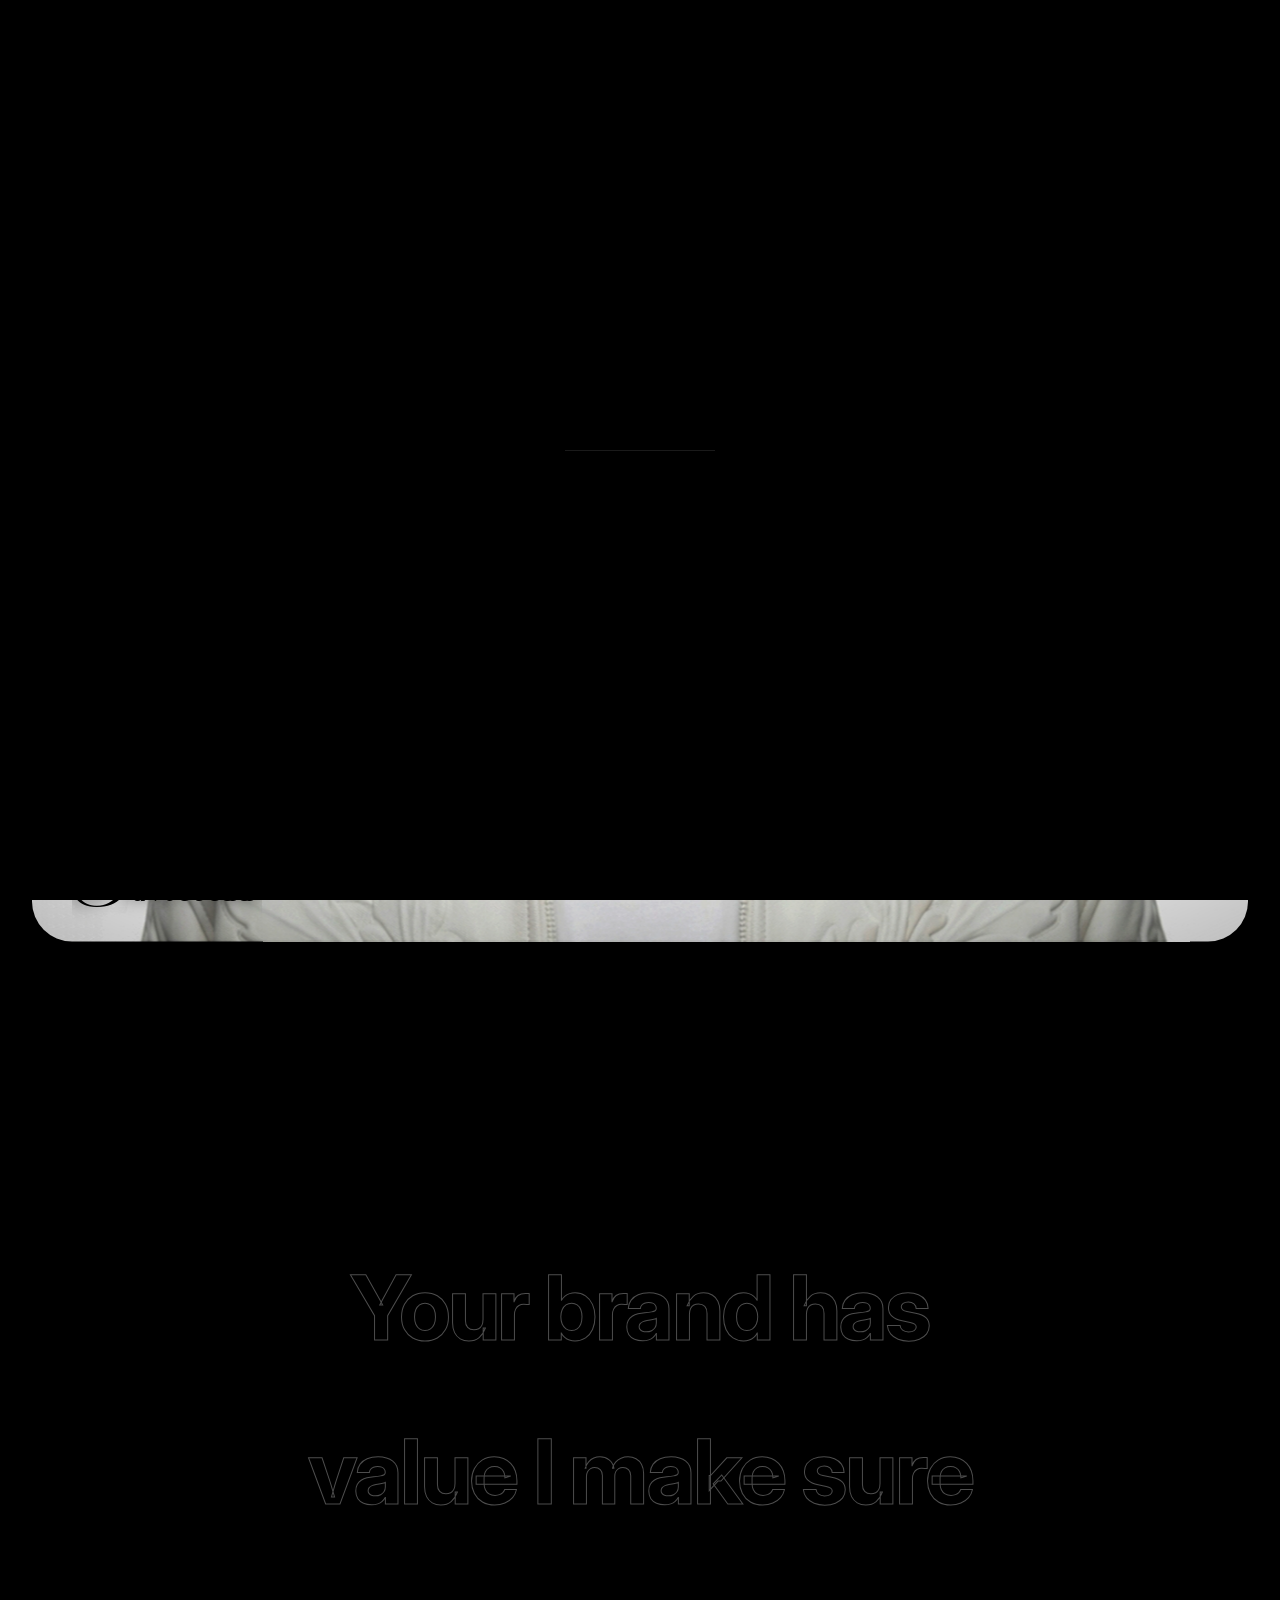
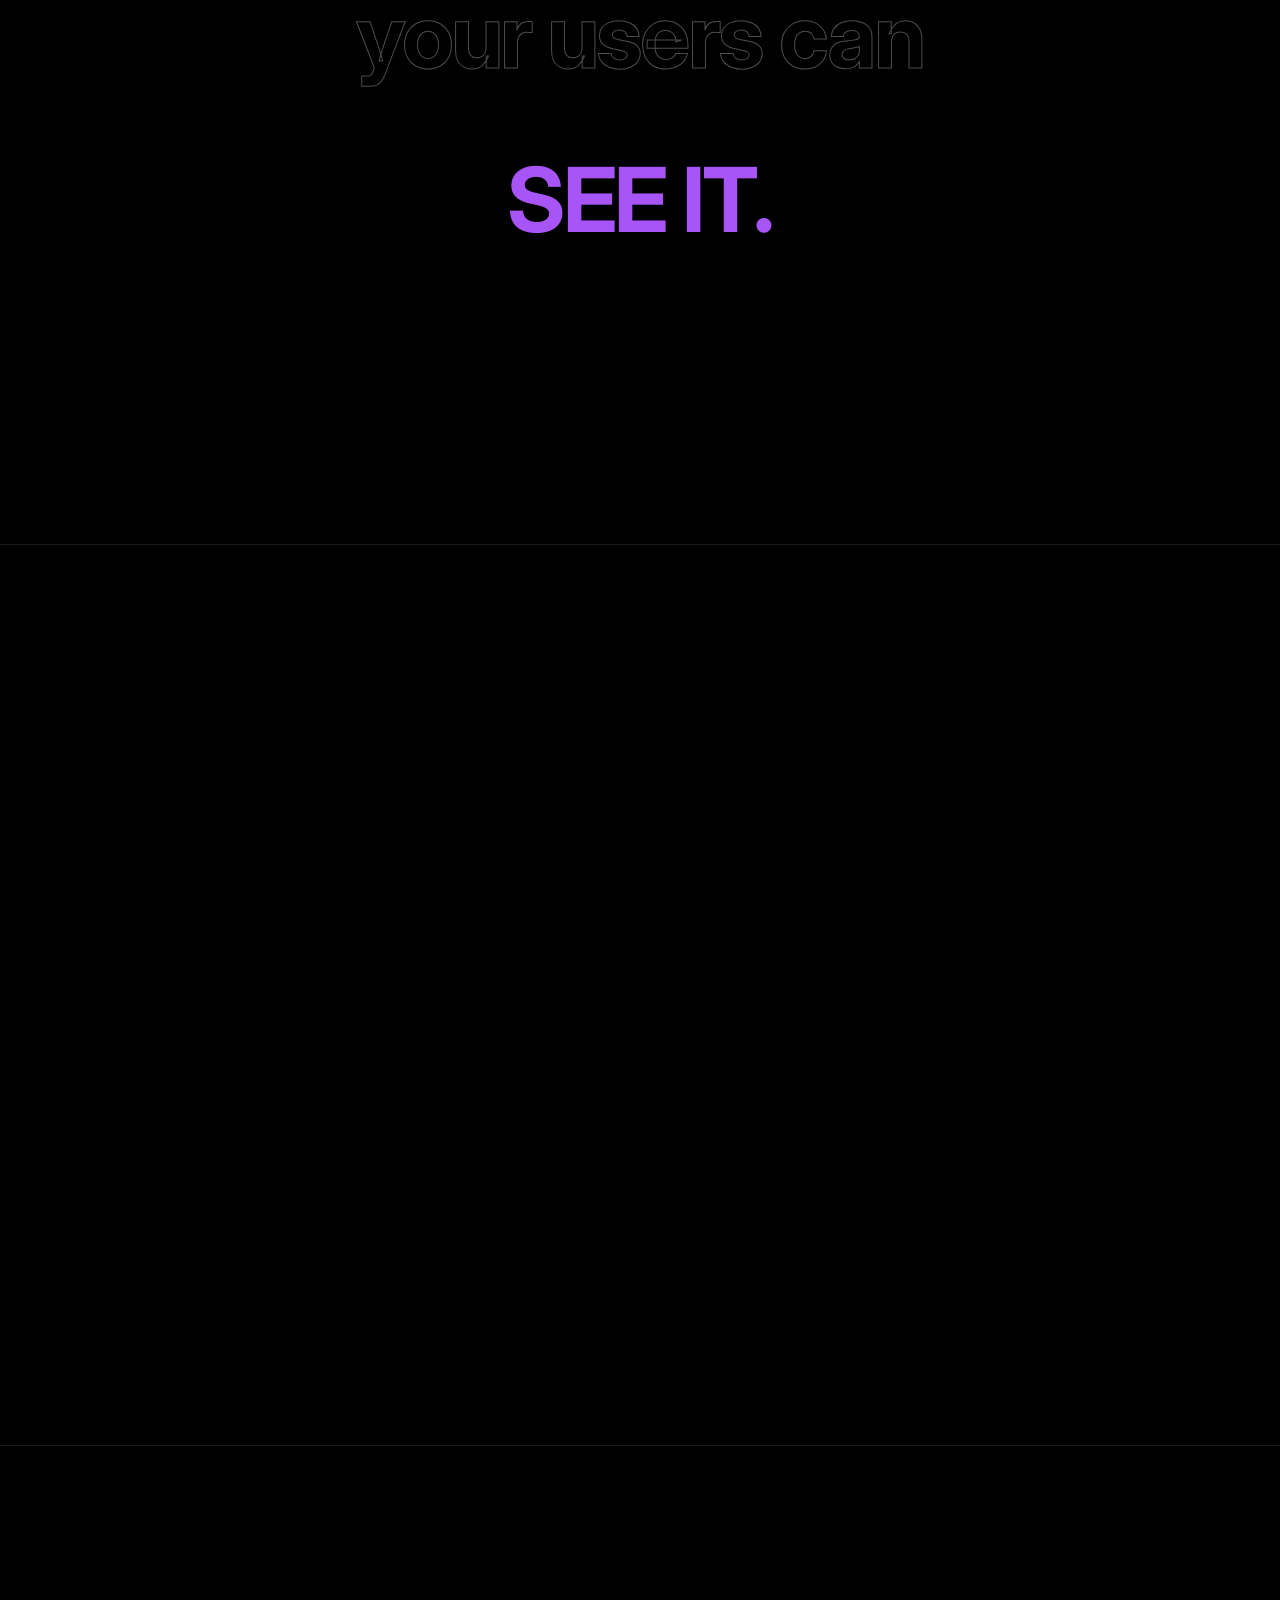
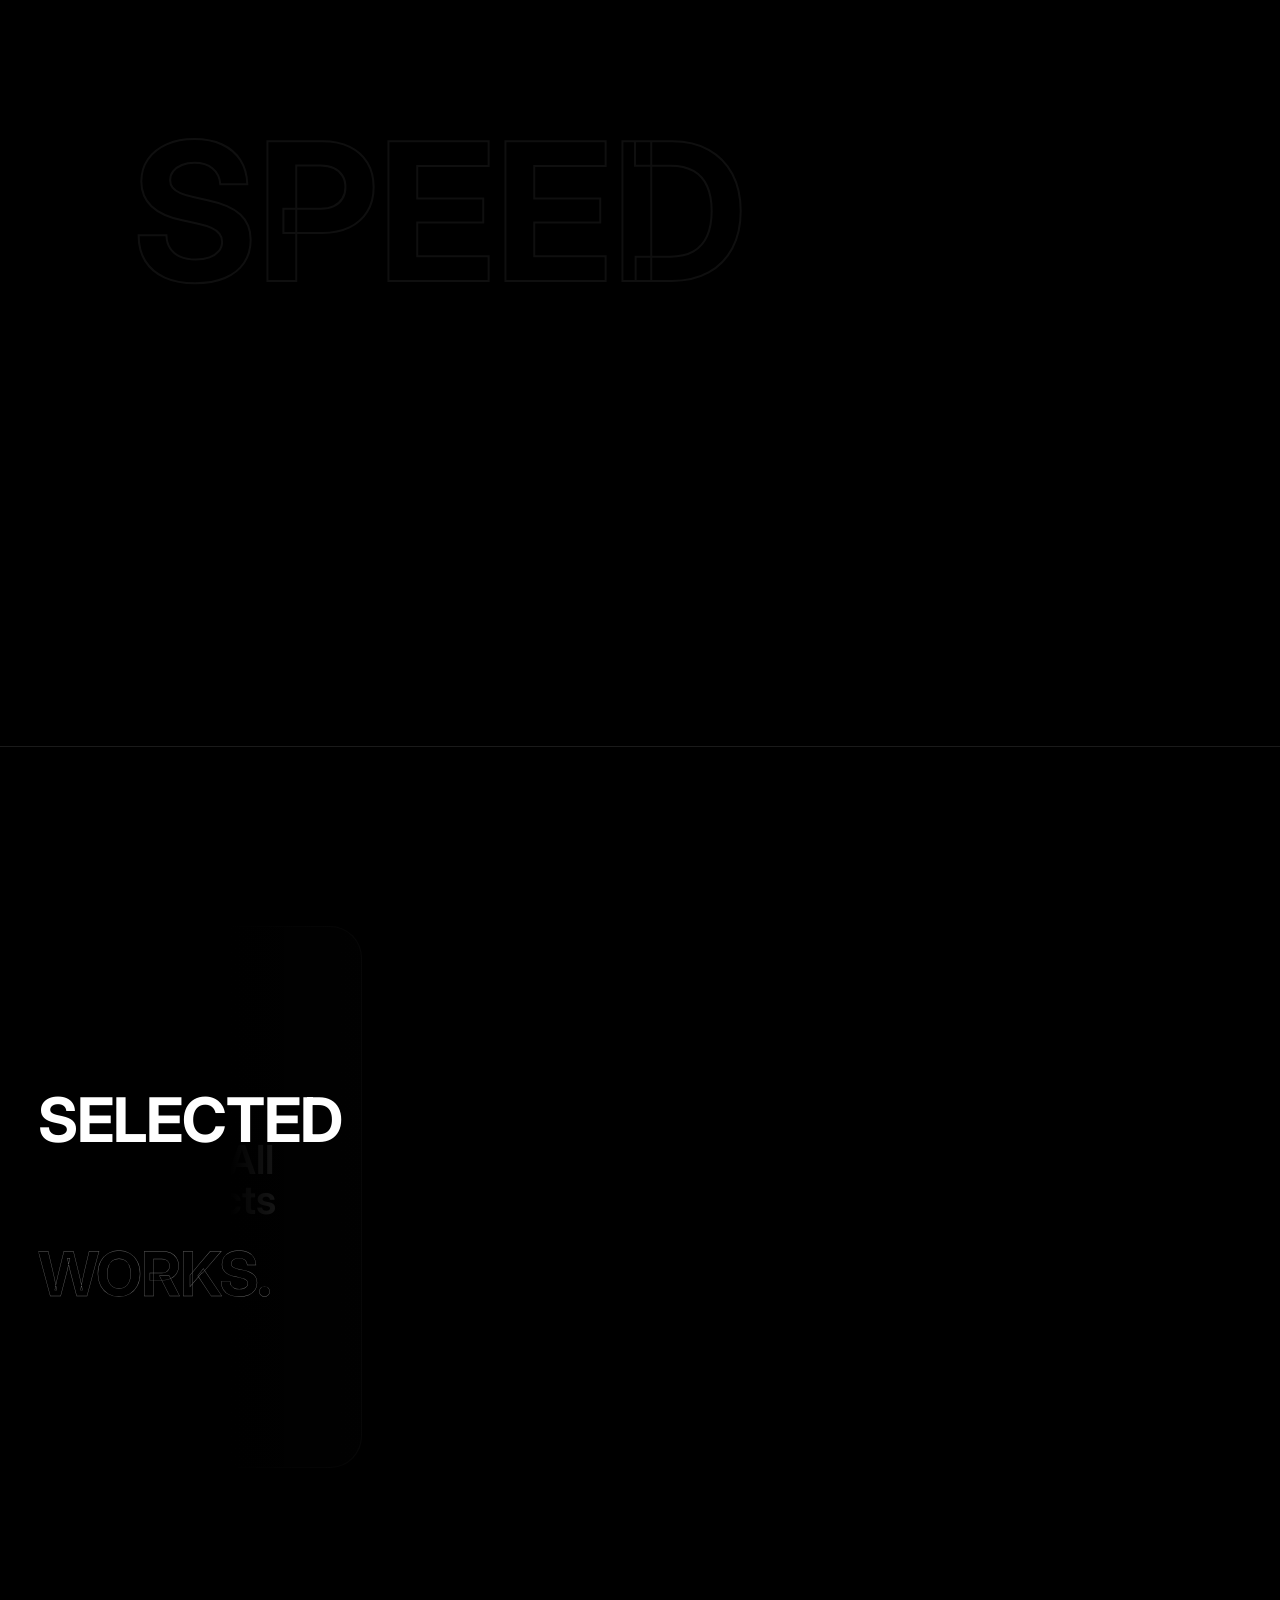
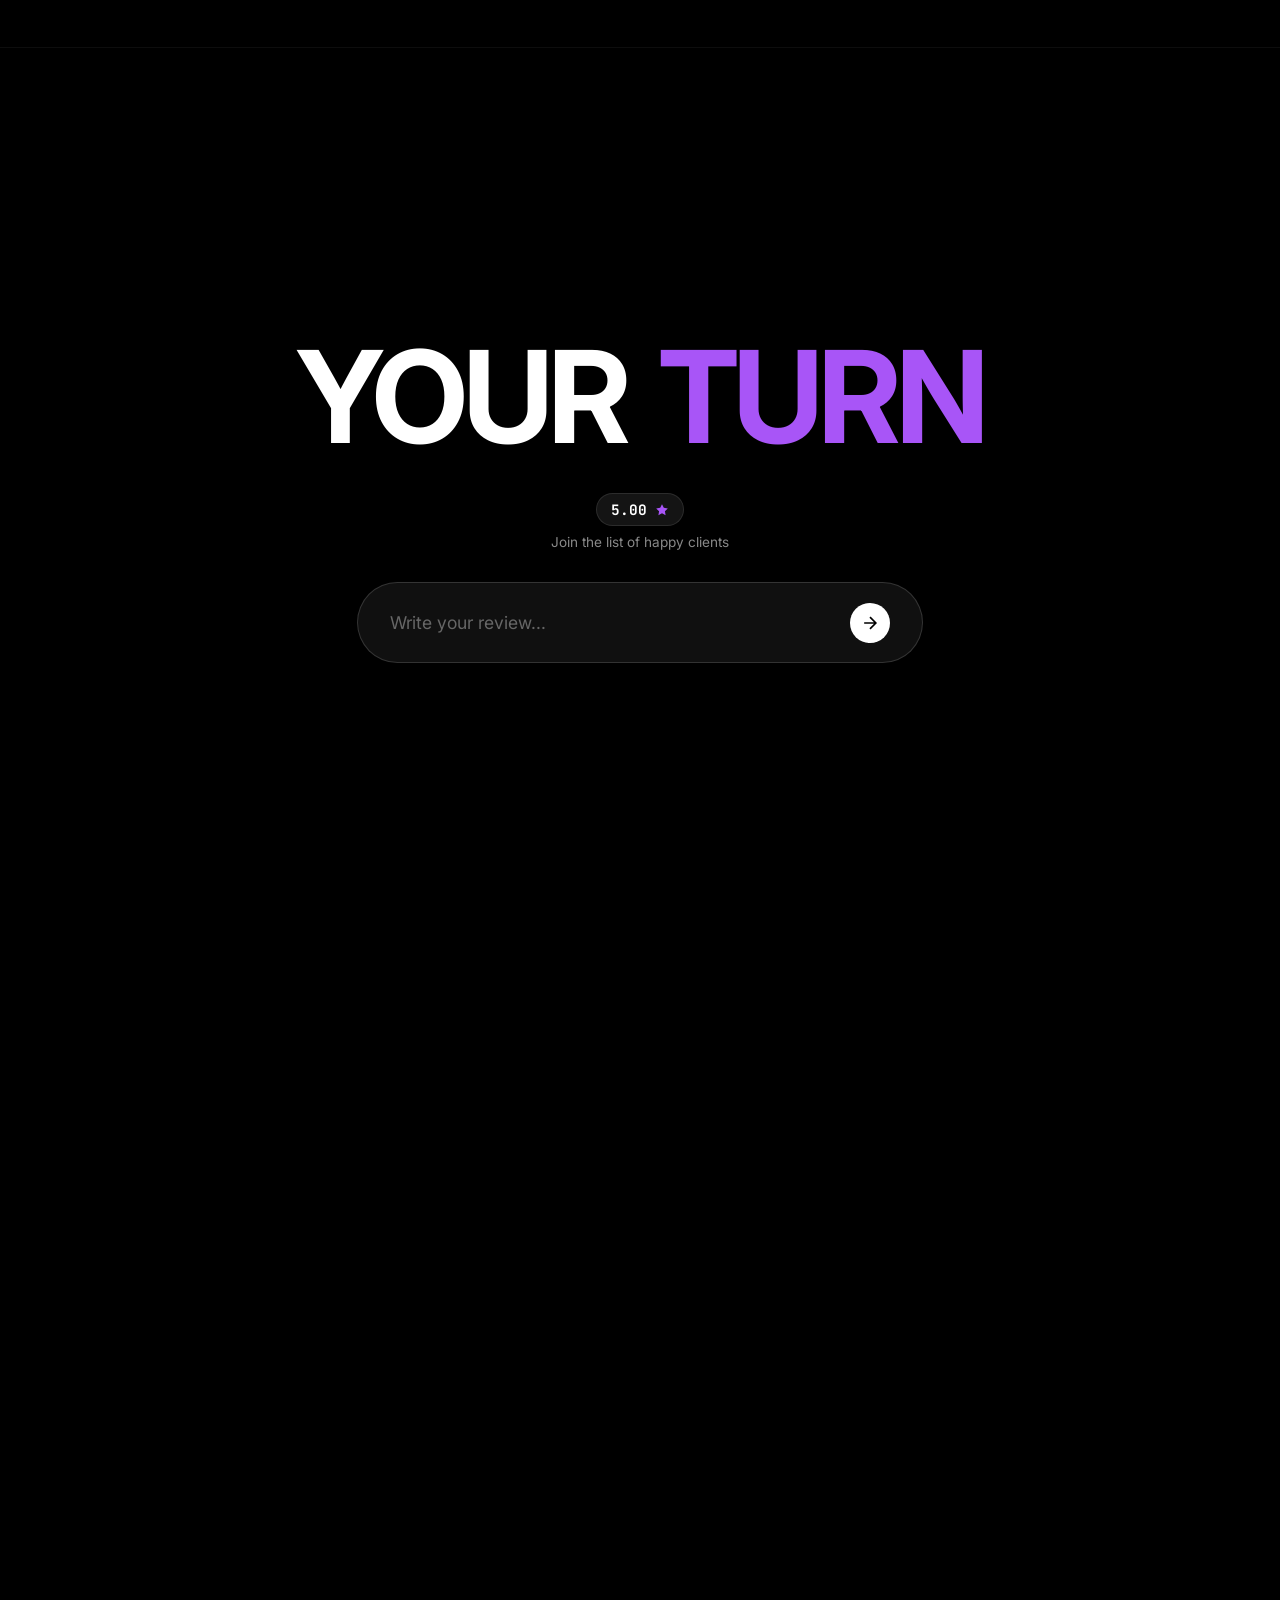
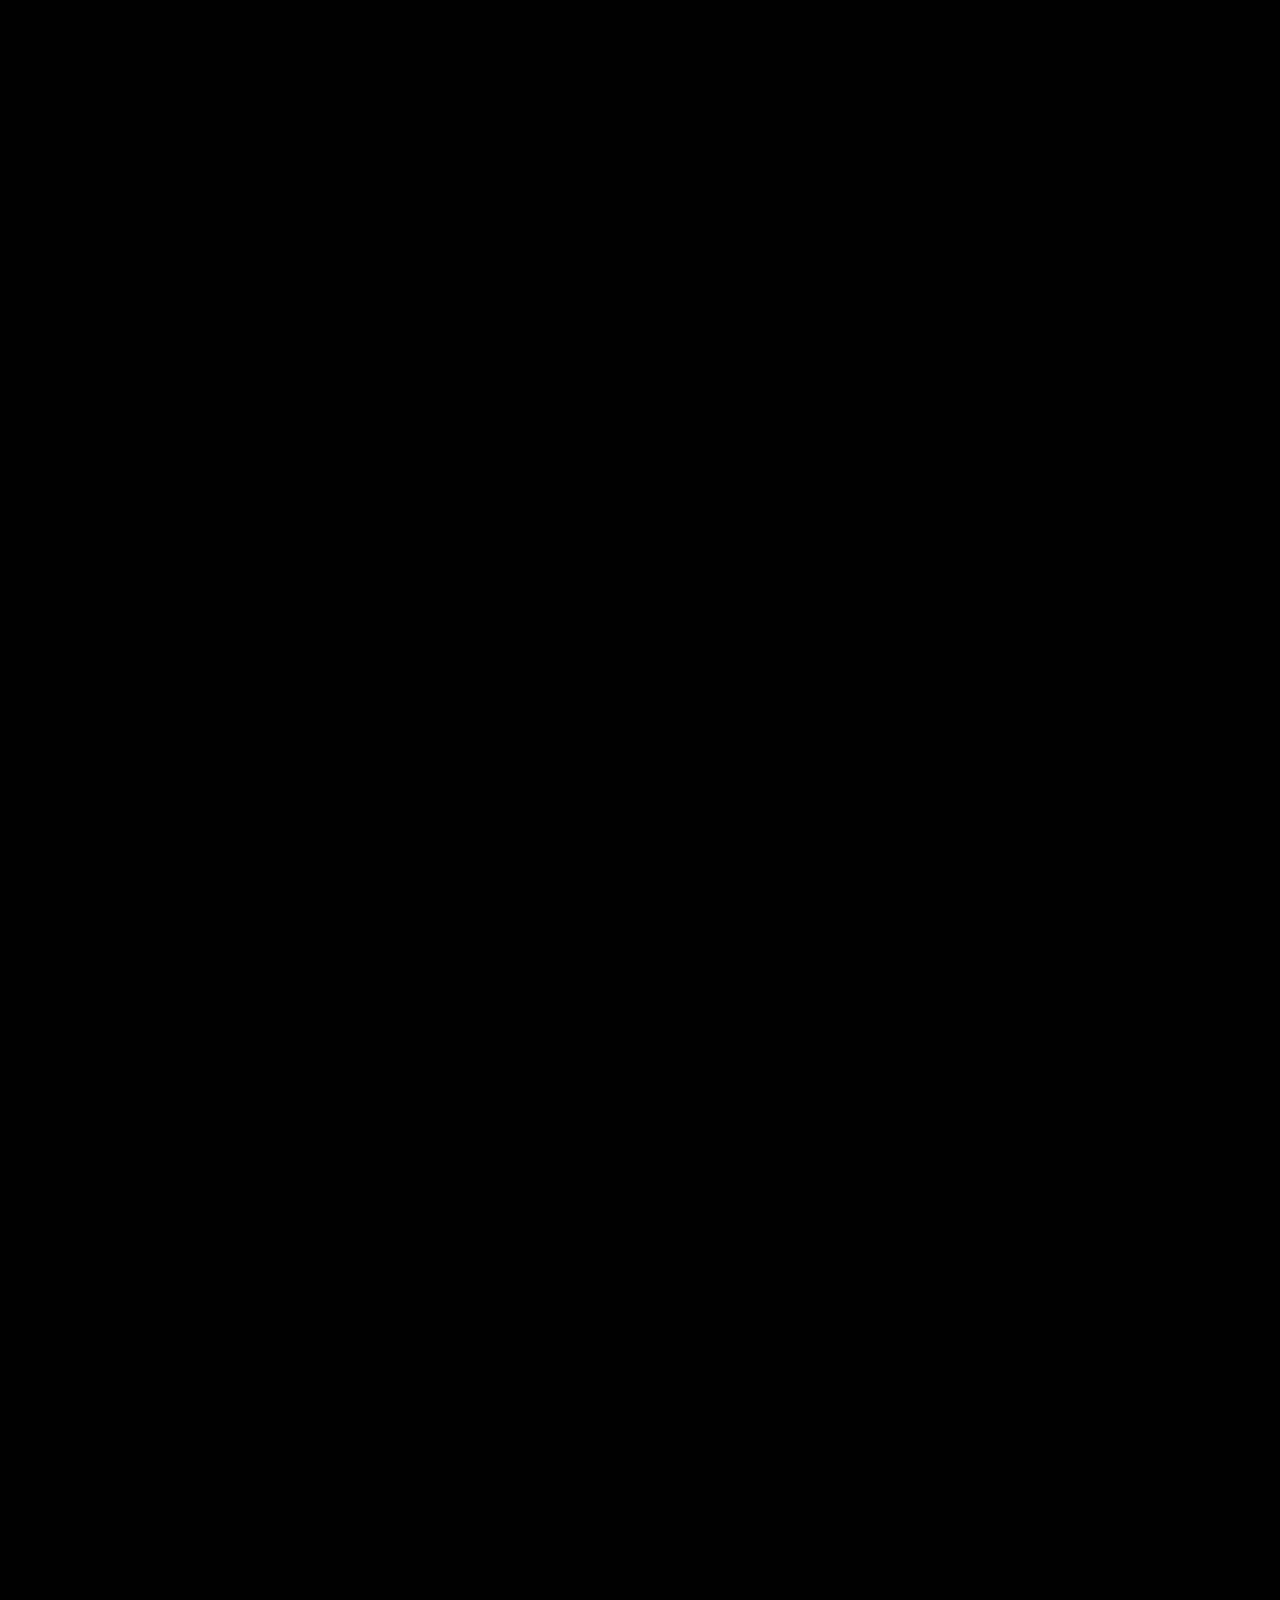
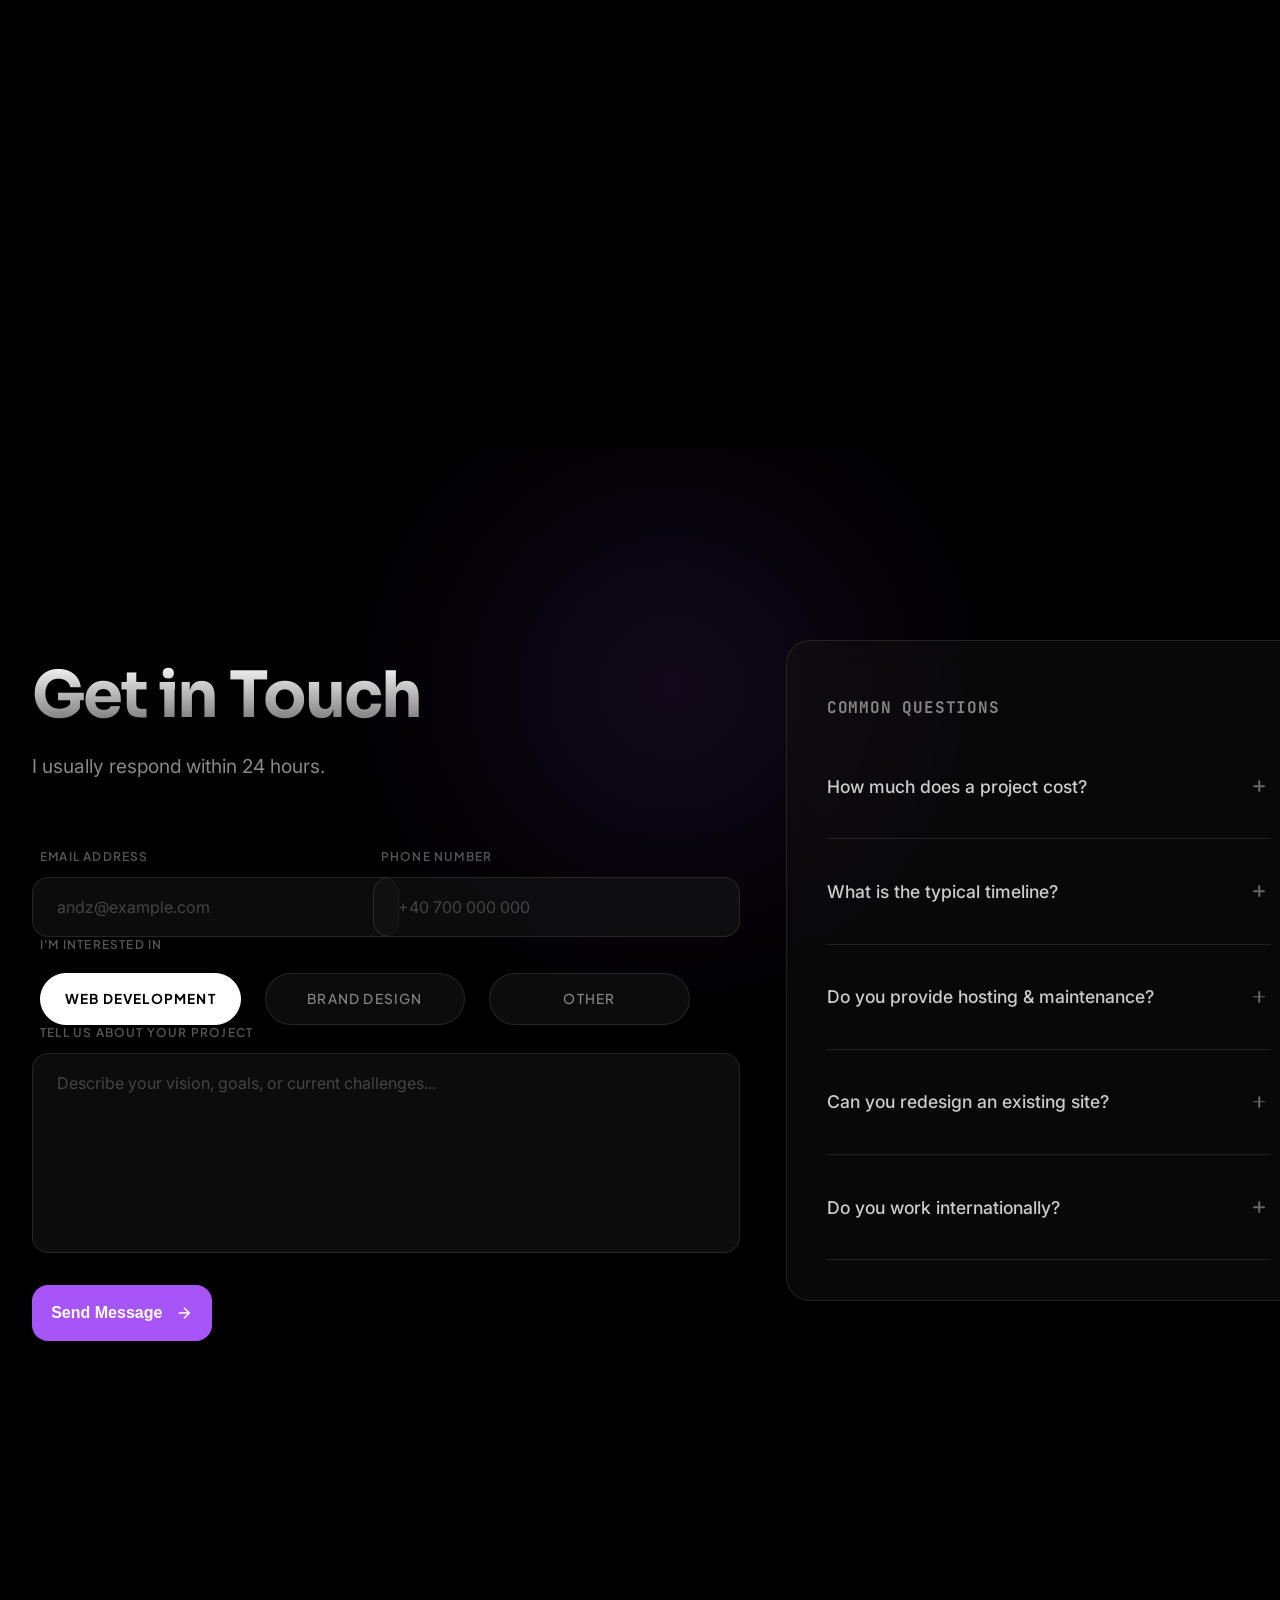
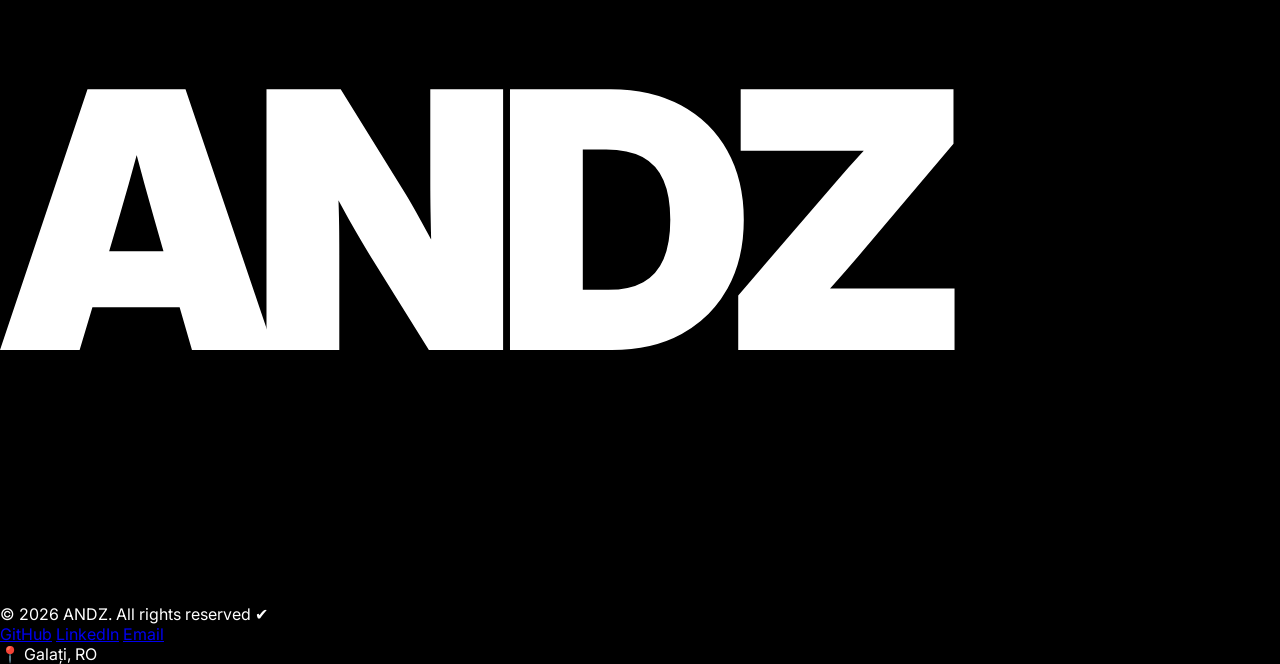
==== commit 3bc25546: "Update index.html" ====
--- a/index.html
+++ b/index.html
@@ -301,11 +301,11 @@
                 <div class="works-track">
                     <div class="work-card" data-project="bass">
                         <img src="https://andzcr.github.io/resources/projects/bass-logo.png" class="wc-img" alt="Bass Industries">
-                        <div class="wc-overlay"><span class="wc-cat">Web Development</span><h3 class="wc-title">BASS Industries</h3></div>
+                        <div class="wc-overlay"><span class="wc-cat"></span><h3 class="wc-title"></h3></div>
                     </div>
                     <div class="work-card" data-project="corelle">
                         <img src="https://andzcr.github.io/resources/projects/corelle-logo.png" class="wc-img" alt="CORELLE Cosmetics">
-                        <div class="wc-overlay"><span class="wc-cat">Brand Identity</span><h3 class="wc-title">CORELLE | Nails Brand</h3></div>
+                        <div class="wc-overlay"><span class="wc-cat"></span><h3 class="wc-title"></h3></div>
                     </div>
                     <div class="view-more-card">
                         <span class="vm-label">ARCHIVE</span><h3 class="vm-text">View All<br>Projects</h3>
@@ -626,4 +626,5 @@
     <script src="js/standout.js"></script>
     <script src="js/contact.js"></script>
 </body>
-</html>+
+</html>
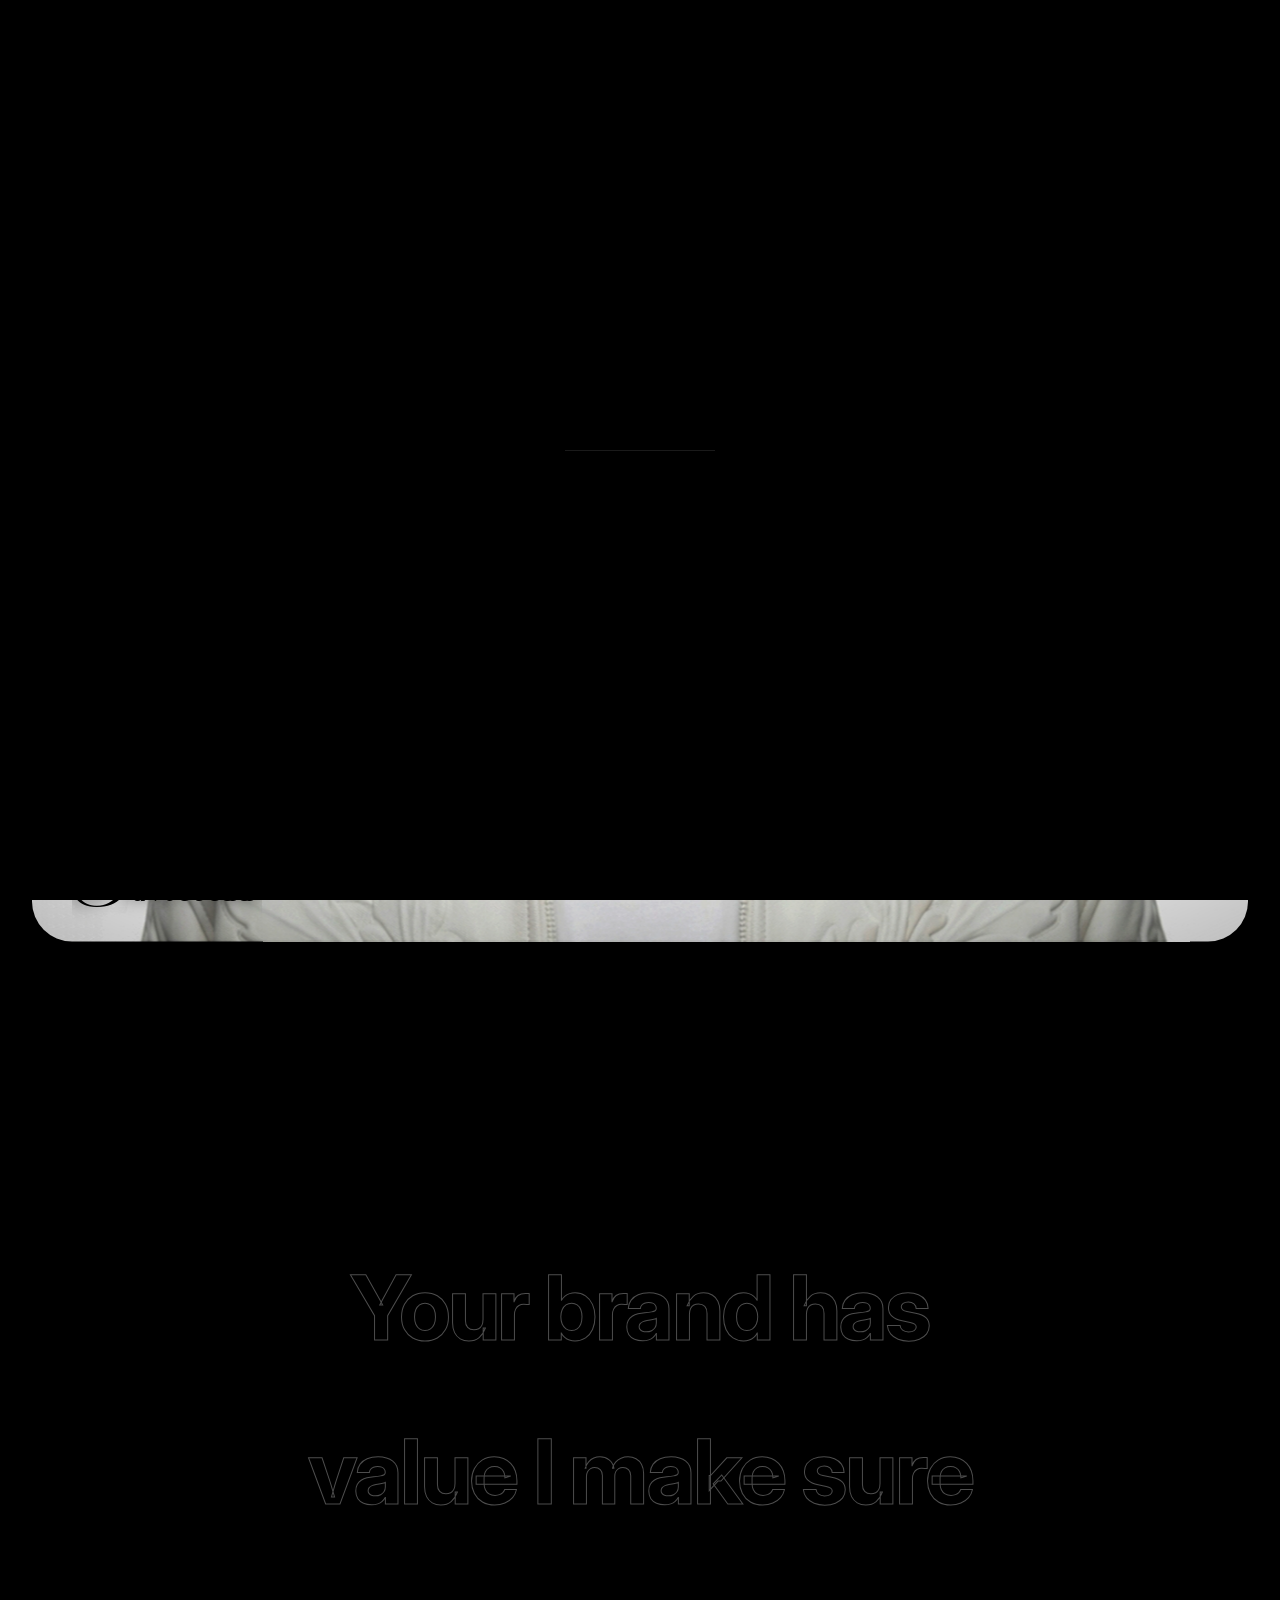
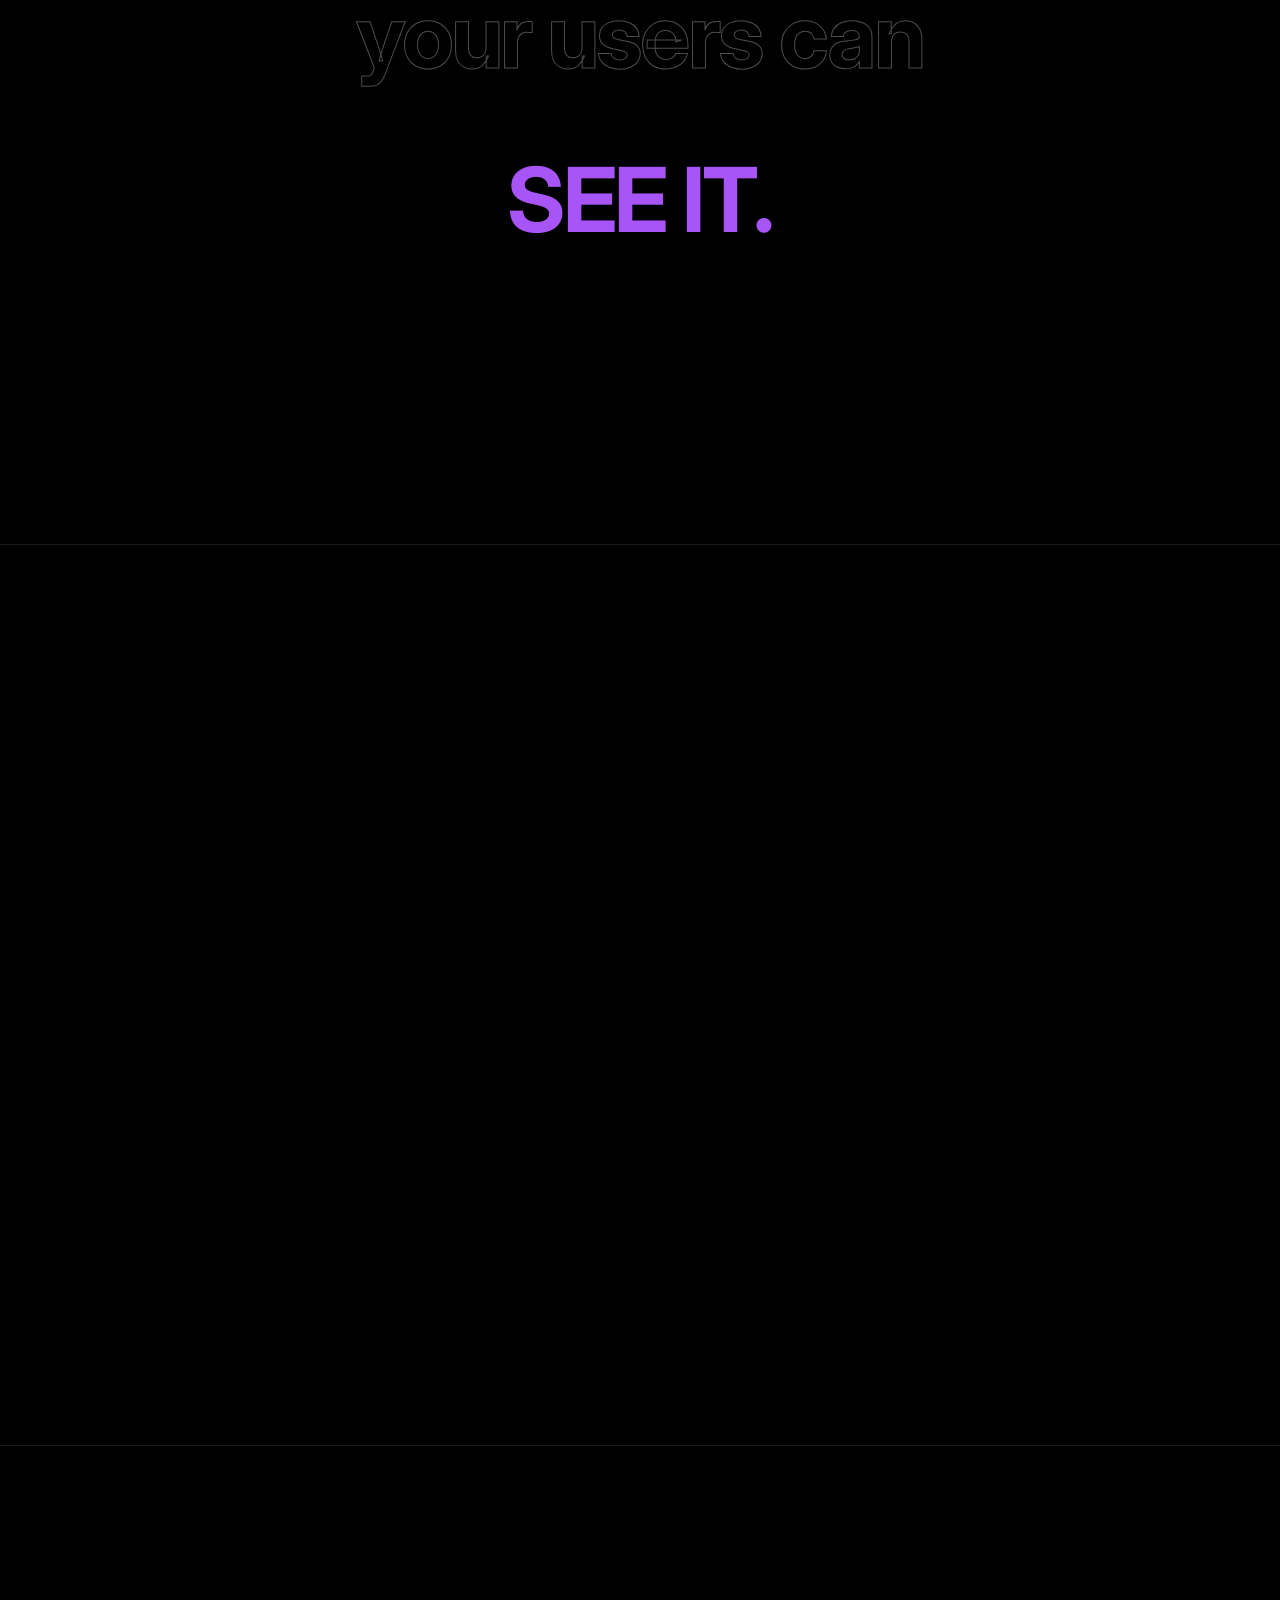
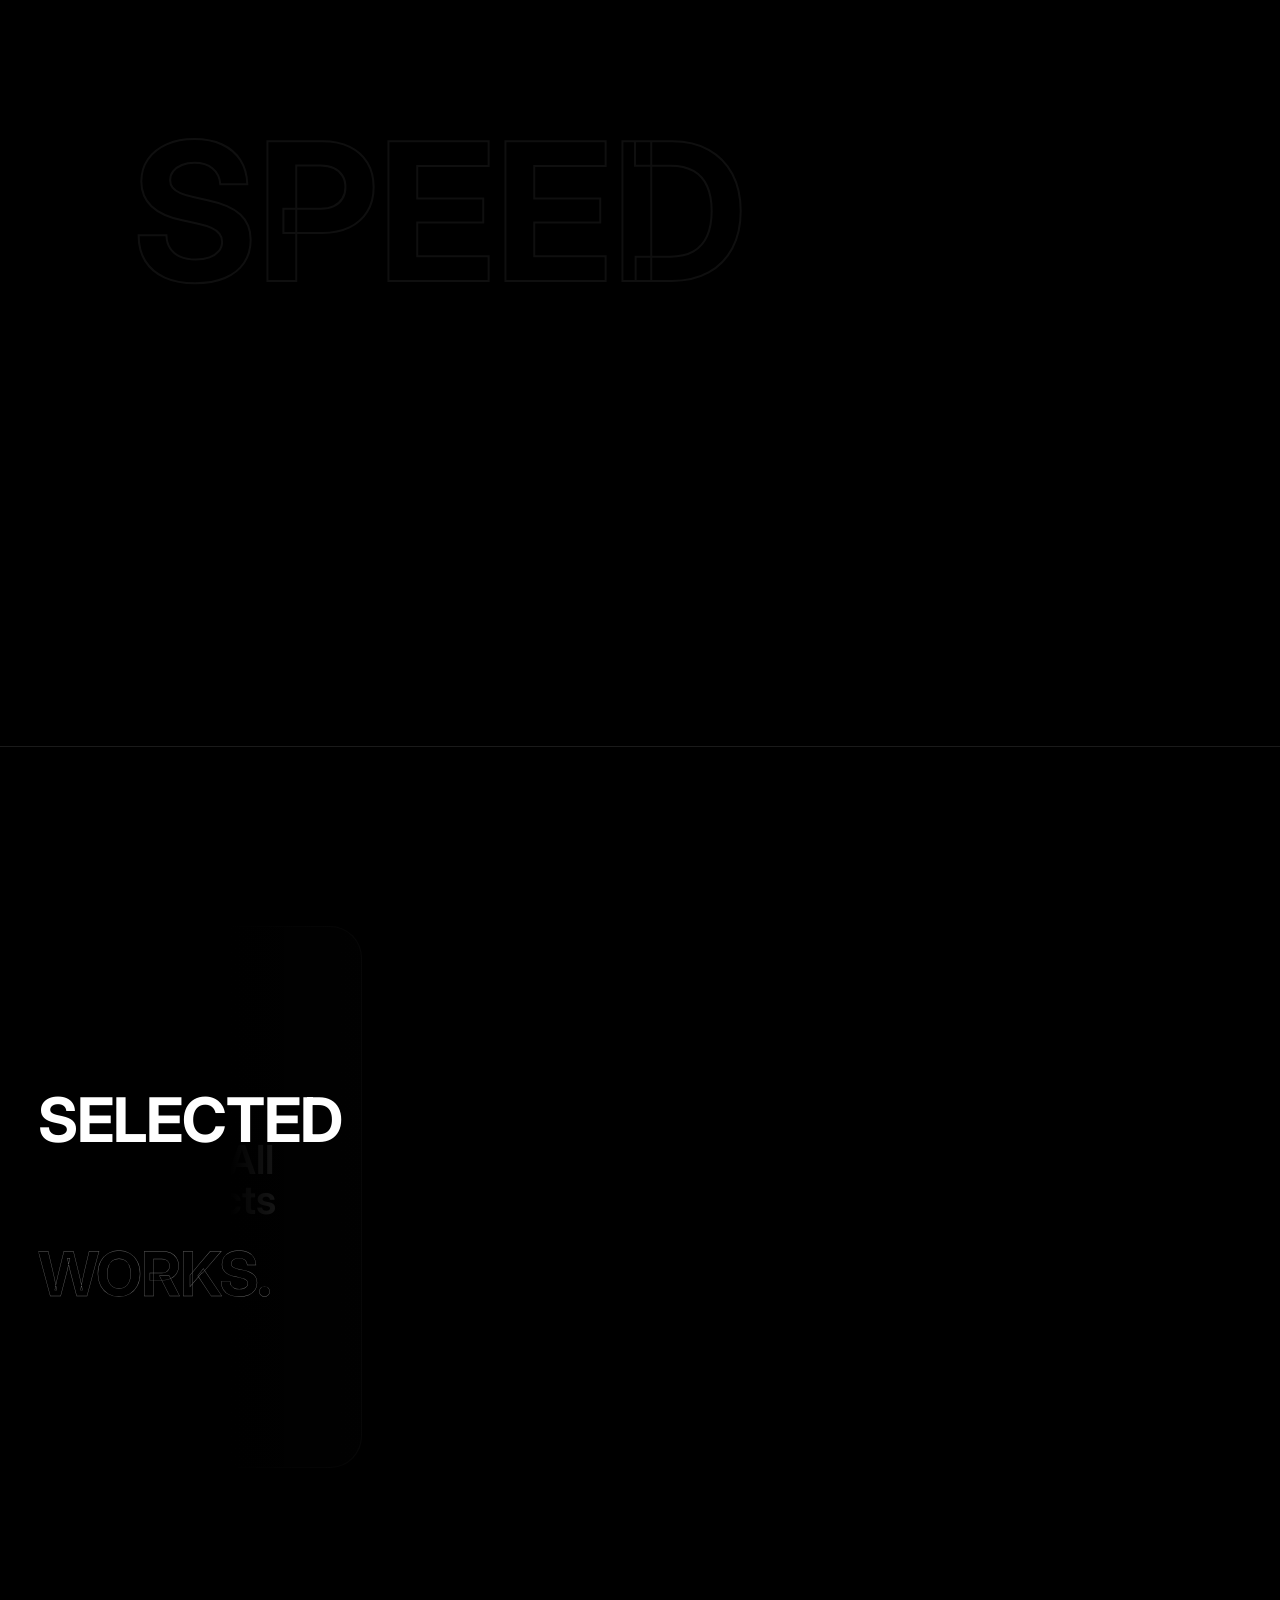
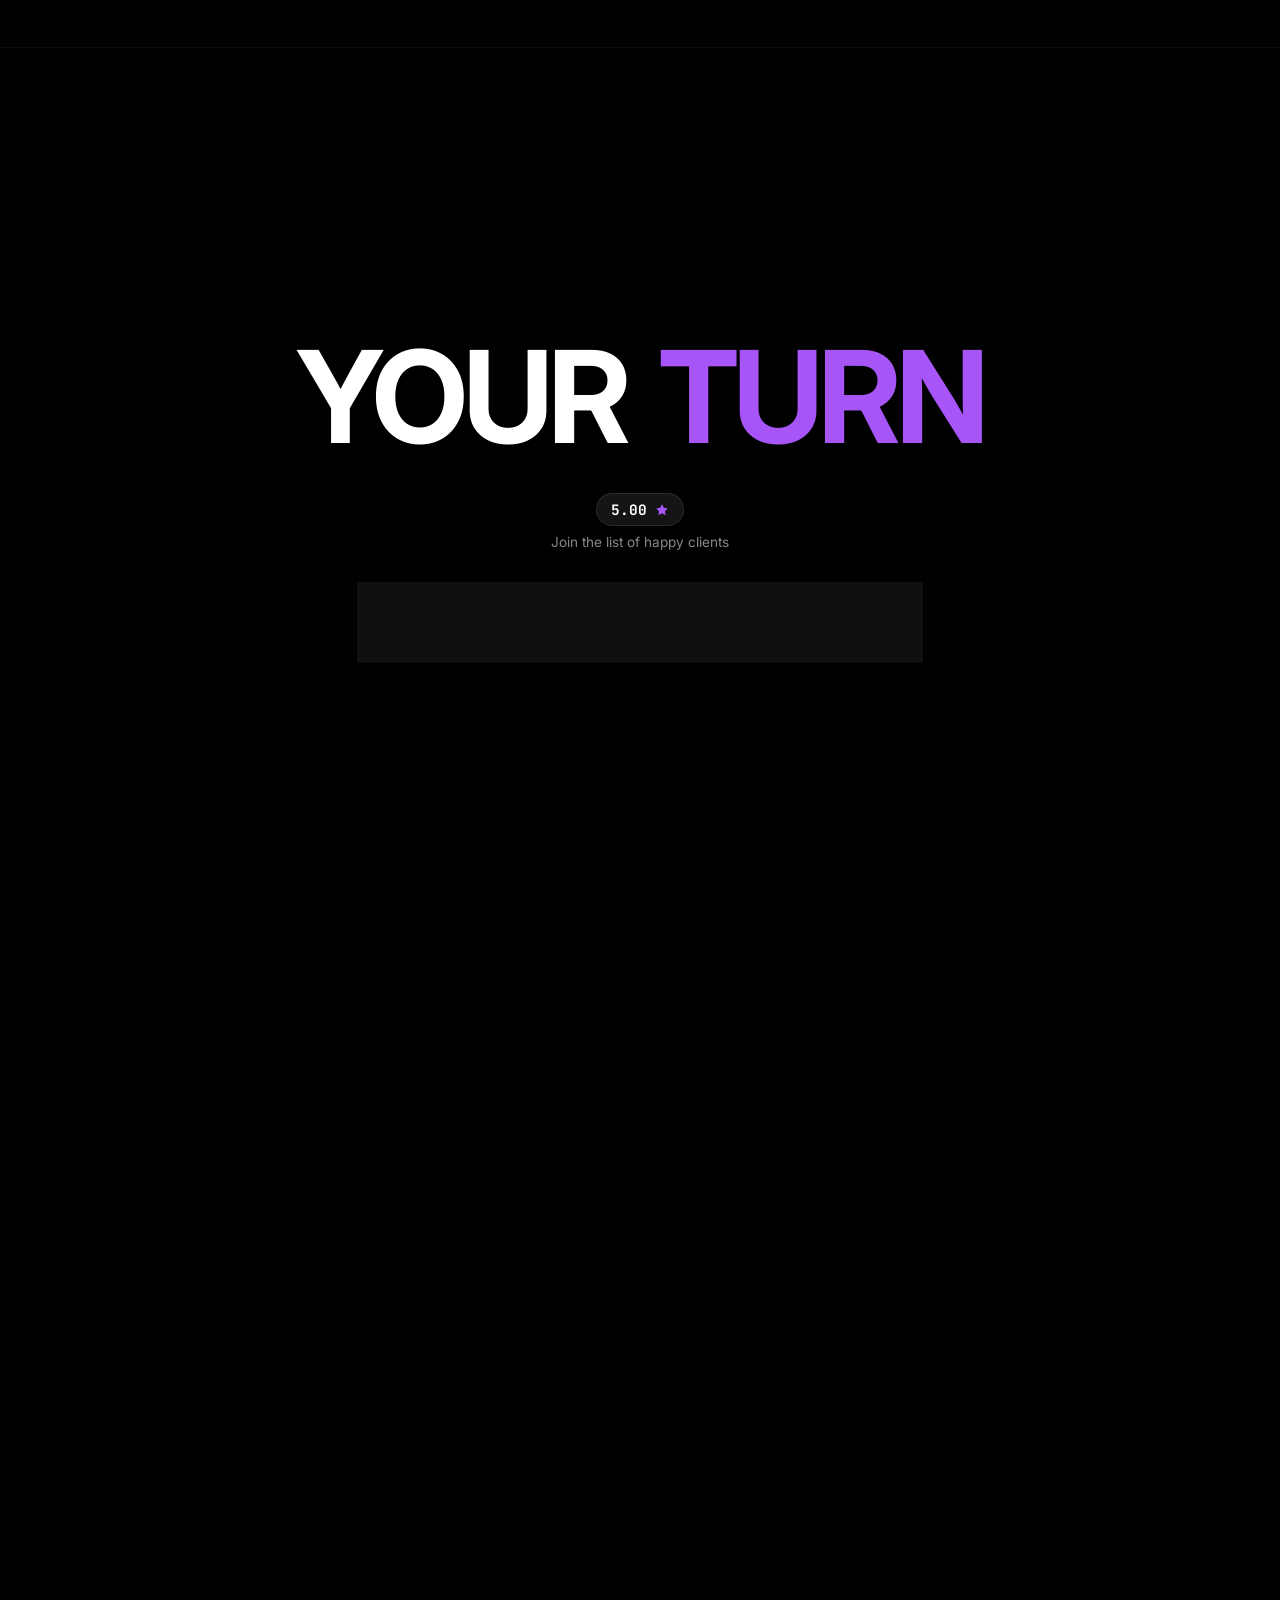
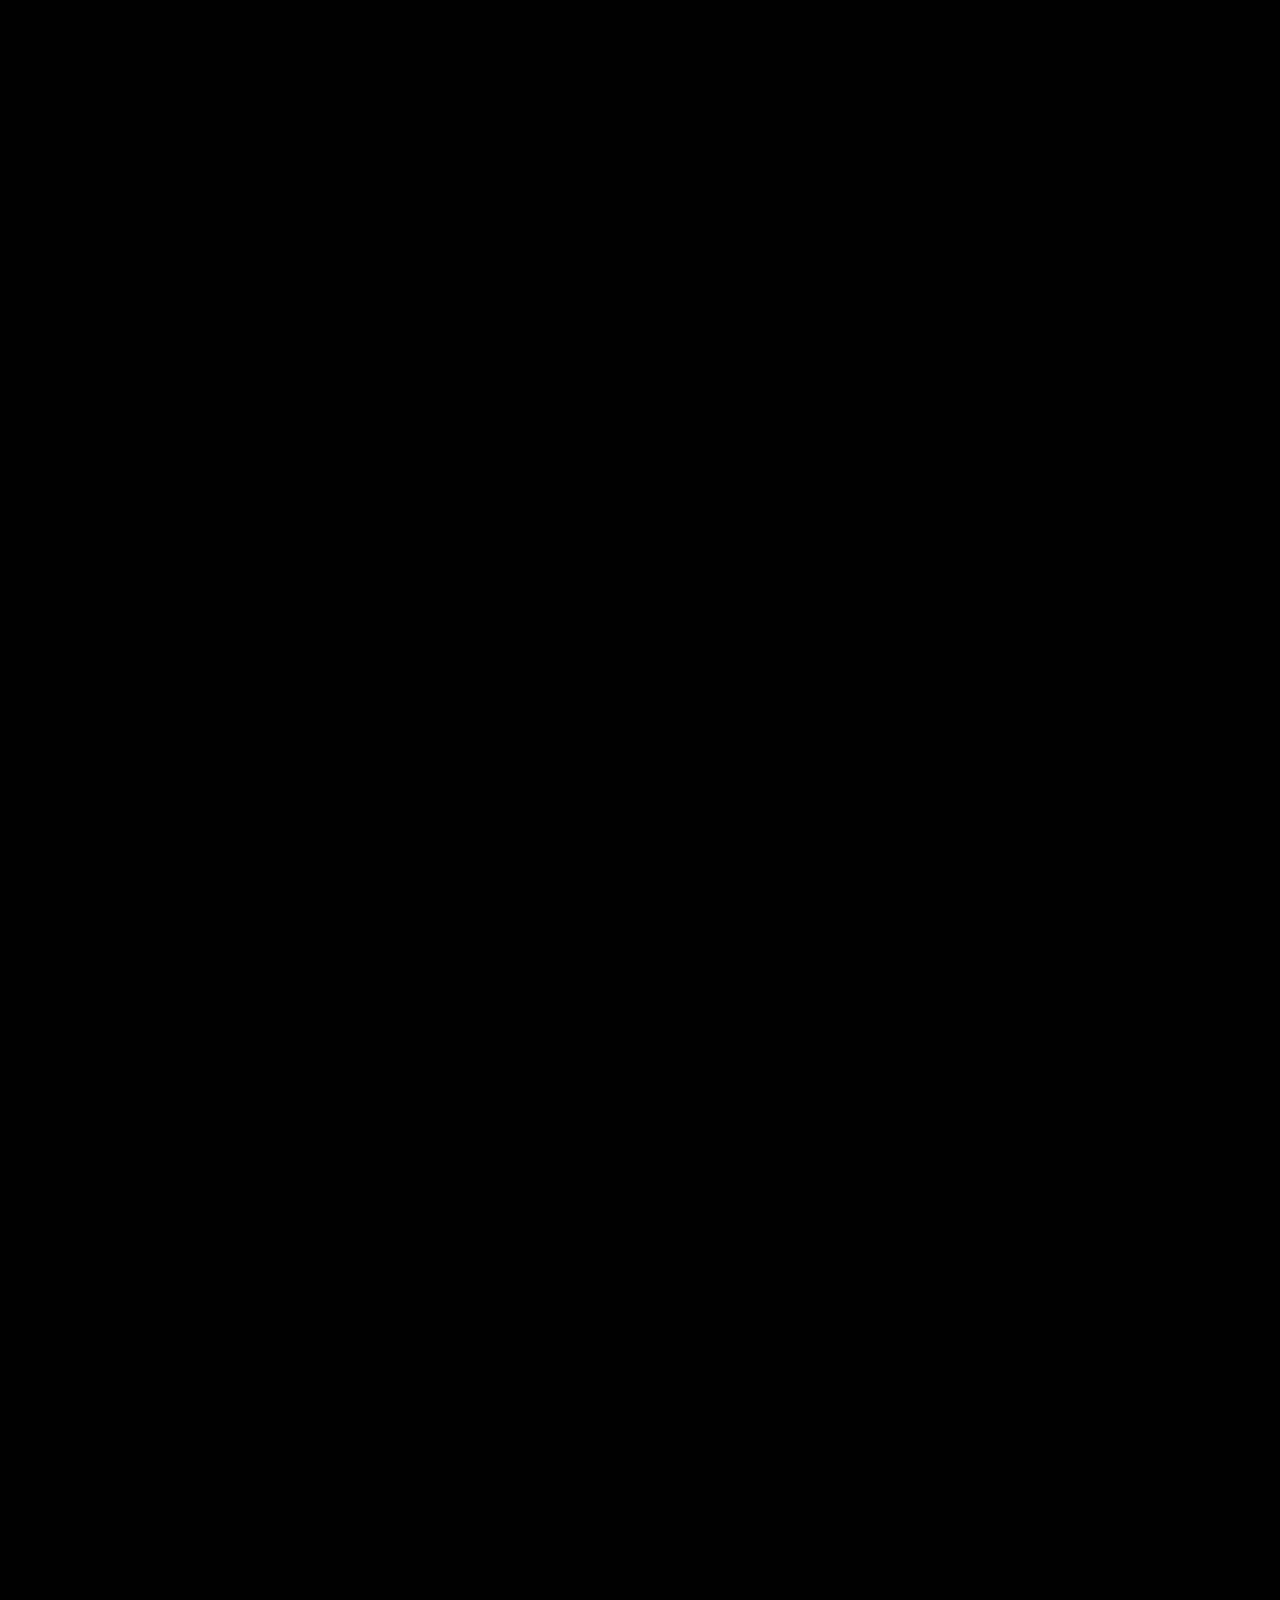
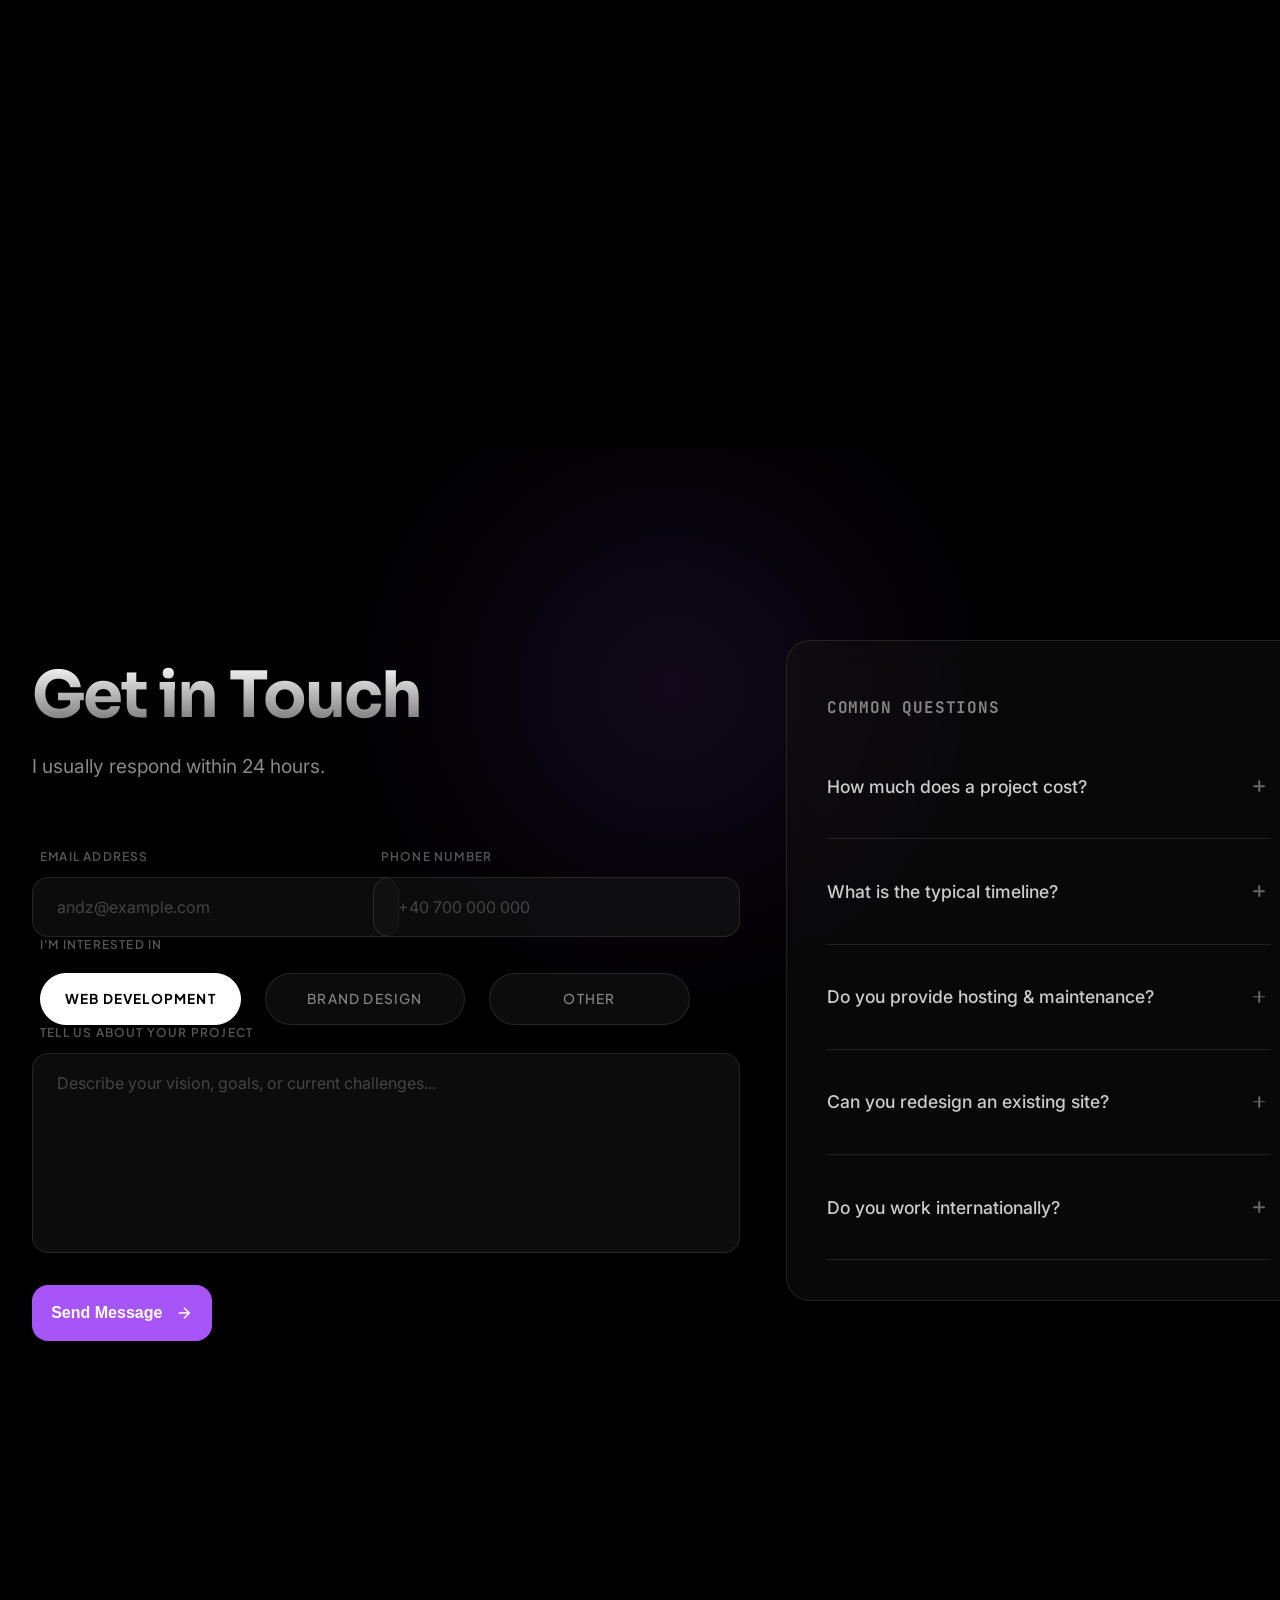
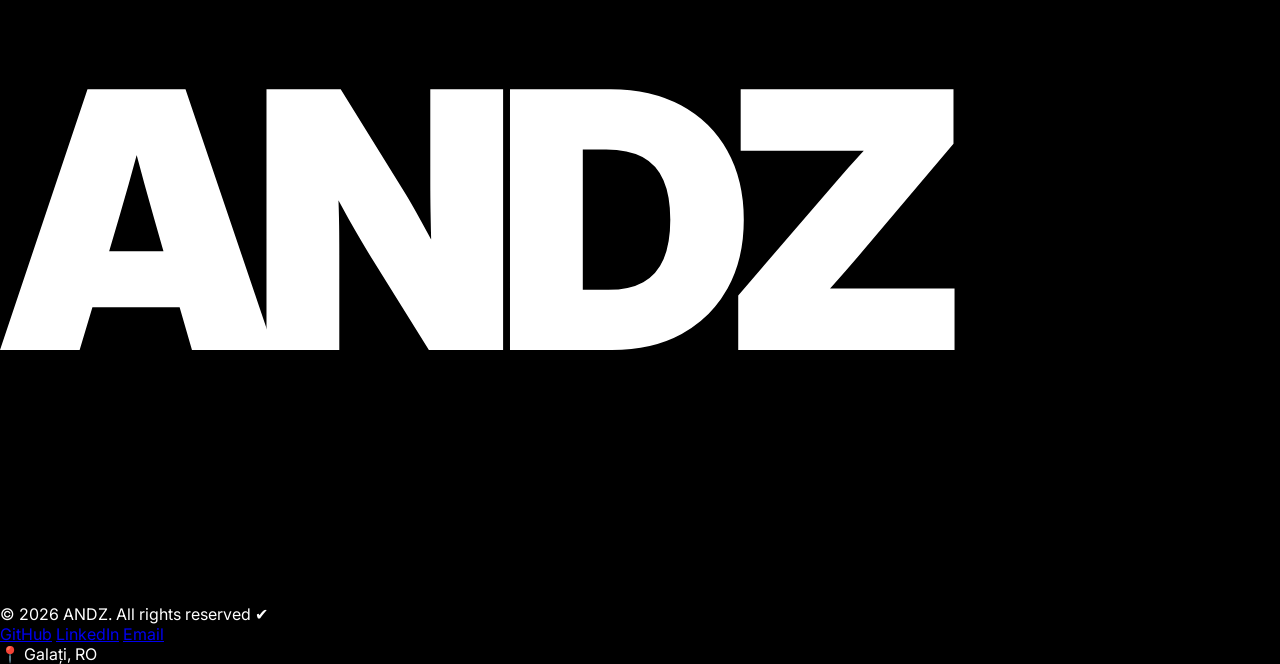
==== commit 03fcd03d: "Fixed Mobile Version" ====
--- a/index.html
+++ b/index.html
@@ -80,7 +80,7 @@
         <div class="ios-interface">
             <div class="ios-sidebar">
                 <div class="sidebar-header" style="display: flex; justify-content: space-between; align-items: center;">
-                    <span class="ios-label">Menu</span>
+                    <span class="ios-label">Navigation</span>
                 </div>
                 <nav class="ios-nav-list">
                     <a href="#home"
@@ -115,7 +115,7 @@
                         </div>
                         <div class="p-info">
                             <span class="p-name">ANDZ Studio</span>
-                            <span class="p-status">Online • Galați</span>
+                            <span class="p-status">Available • Galați</span>
                         </div>
                     </div>
                 </div>
@@ -627,4 +627,4 @@
     <script src="js/contact.js"></script>
 </body>
 
-</html>
+</html>
--- a/css/style.css
+++ b/css/style.css
@@ -9,6 +9,7 @@
     --glass-bg: rgba(255, 255, 255, 0.03);
     --glass-blur: 40px;
     --input-bg: rgba(20, 20, 20, 0.6);
+    --purple-logo: linear-gradient(90deg, #ffffff 0%, #a855f7 100%);
 }
 
 
--- a/css/home.css
+++ b/css/home.css
@@ -986,7 +986,7 @@
 }
 
 @media (max-width: 768px) {
-    #home { height: 80vh; }
+    #home { height: 100vh; }
     
     .nav-glass-capsule { display: none !important; }
     .magnetic-wrap {
@@ -1045,7 +1045,7 @@
     }
     
     .bottom-left-group {
-        bottom: 50px !important;
+        bottom: 10px !important;
         left: 20px !important;
         right: 20px !important;
         align-items: center !important;
@@ -1054,25 +1054,28 @@
     }
     
     .vision-top {
-        font-size: 0.9rem !important;
+        font-size: 1.5rem !important;
         letter-spacing: 2px !important;
-        top: 0 !important;
+        top: 150px !important;
+        left: -150px;
         color: rgba(255, 255, 255, 0.9) !important;
-        text-shadow: 0 2px 4px rgba(0,0,0,0.5) !important;
+        text-shadow: 0 8px 14px rgb(0, 0, 0) !important;
     }
     
     .vision-main {
-        font-size: 2rem !important;
+        font-size: 6rem !important;
         line-height: 1.1 !important;
         color: white !important;
-        text-shadow: 0 3px 6px rgba(0,0,0,0.7) !important;
+        left: -150px;
+        top: 130px;
+        text-shadow: 0 0px 30px rgb(0, 0, 0) !important;
         margin-bottom: 5px !important;
     }
     
     .word-rotator {
-        font-size: 1.8rem !important;
+        font-size: 6rem !important;
         height: 1.3em !important;
-        left: 0 !important;
+        left: 150px !important;
         margin: 0 auto !important;
         justify-content: center !important;
         place-items: center !important;
@@ -1080,7 +1083,7 @@
     
     .rotating-word {
         color: white !important;
-        text-shadow: 0 3px 6px rgba(0,0,0,0.7) !important;
+        text-shadow: 0 3px 6px rgb(0, 0, 0) !important;
         font-weight: 500 !important;
     }
     
@@ -1095,13 +1098,11 @@
     }
     
     .brand-name {
-        color: white !important;
-        text-shadow: 0 2px 4px rgba(0,0,0,0.5) !important;
+        color: rgb(0, 0, 0) !important;
     }
     
     .brand-sub-item {
-        color: rgba(255, 255, 255, 0.9) !important;
-        text-shadow: 0 1px 3px rgba(0,0,0,0.5) !important;
+        color: rgba(0, 0, 0, 0.9) !important;
     }
     
     #reveal-canvas {
--- a/css/contact.css
+++ b/css/contact.css
@@ -1,11 +1,3 @@
-:root {
-    --glass-border: rgba(255, 255, 255, 0.1);
-    --glass-bg: rgba(255, 255, 255, 0.03);
-    --glass-blur: 40px;
-    --accent-purple: #a855f7;
-    --input-bg: rgba(20, 20, 20, 0.6);
-}
-
 #contact {
     position: relative;
     width: 100%;
